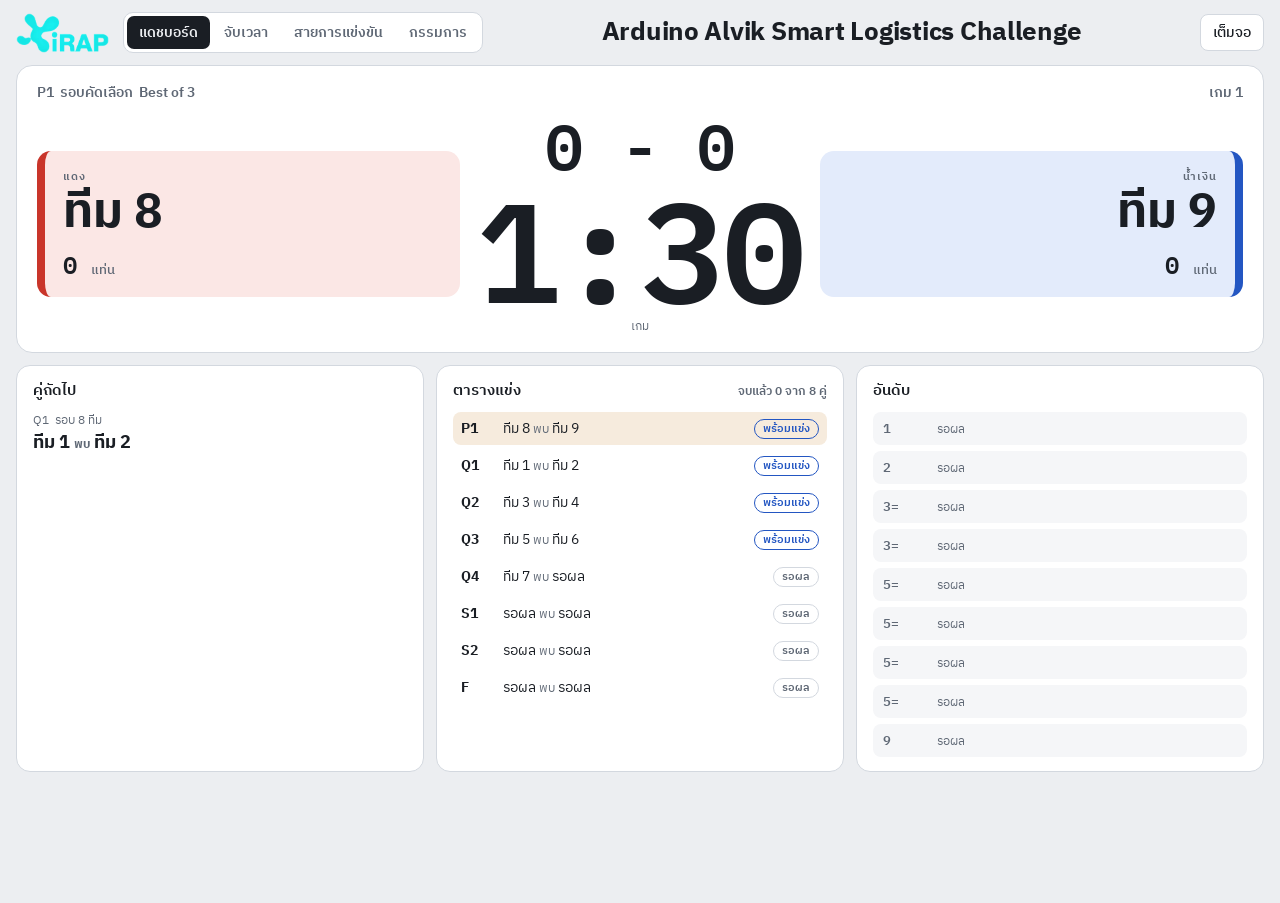
==== index.html @ 3d3b4766 "Split into dashboard, timer, bracket and referee views with same-device sync" ====
<!doctype html>
<html lang="th">
<head>
<meta charset="utf-8">
<meta name="viewport" content="width=device-width, initial-scale=1, viewport-fit=cover">
<title>Alvik Bracket</title>
<style>
@font-face{font-family:"IBM Plex Sans Thai";font-weight:400;font-style:normal;font-display:swap;src:url([data-uri]) format("woff2")}
@font-face{font-family:"IBM Plex Sans Thai";font-weight:500;font-style:normal;font-display:swap;src:url([data-uri]) format("woff2")}
@font-face{font-family:"IBM Plex Sans Thai";font-weight:600;font-style:normal;font-display:swap;src:url([data-uri]) format("woff2")}
@font-face{font-family:"IBM Plex Sans Thai";font-weight:700;font-style:normal;font-display:swap;src:url([data-uri]) format("woff2")}
@font-face{font-family:"IBM Plex Mono";font-weight:500;font-style:normal;font-display:swap;src:url([data-uri]) format("woff2")}
@font-face{font-family:"IBM Plex Mono";font-weight:600;font-style:normal;font-display:swap;src:url([data-uri]) format("woff2")}
</style>
<style>
/* Layout: toolbar → whiteboard-style bracket (scrolls sideways) → match editor + schedule/ranking side column */
:root{
  --bg:#ECEEF1; --surface:#FFFFFF; --sunk:#F5F6F8; --line:#D3D8DF; --ink:#1A1E24; --muted:#5F6875;
  --red:#C9352A; --red-soft:#FBE7E5; --blue:#2356C2; --blue-soft:#E3EBFB;
  --wood:#B97C3A; --wood-soft:#F6EBDD; --ok:#1F8A4C; --warn:#B26A00;
  --f-ui:"IBM Plex Sans Thai","Leelawadee UI","Segoe UI",Tahoma,sans-serif;
  --f-num:"IBM Plex Mono",Consolas,"Courier New",monospace;
  color-scheme:light;
}
@media (prefers-color-scheme:dark){:root:not([data-theme="light"]){
  --bg:#111418; --surface:#1A1E24; --sunk:#14171C; --line:#2D333C; --ink:#E7E9EC; --muted:#99A2AE;
  --red:#F06A5F; --red-soft:#3A1F1E; --blue:#76A0FF; --blue-soft:#1C2740;
  --wood:#DDA463; --wood-soft:#33281B; --ok:#4CC27F; --warn:#E3A33B; color-scheme:dark}}
:root[data-theme="dark"]{
  --bg:#111418; --surface:#1A1E24; --sunk:#14171C; --line:#2D333C; --ink:#E7E9EC; --muted:#99A2AE;
  --red:#F06A5F; --red-soft:#3A1F1E; --blue:#76A0FF; --blue-soft:#1C2740;
  --wood:#DDA463; --wood-soft:#33281B; --ok:#4CC27F; --warn:#E3A33B; color-scheme:dark}
*{box-sizing:border-box}
[hidden]{display:none!important}
.wrap>*{min-width:0}
html,body{margin:0}
body{background:var(--bg);color:var(--ink);font:14px/1.5 var(--f-ui);padding:16px;padding-block:16px 16px}
.wrap{max-width:1240px;margin:0 auto;display:grid;gap:16px}
h1,h2,h3{margin:0;text-wrap:balance}
h1{font-size:22px;font-weight:700;letter-spacing:-.01em}
h2{font-size:15px;font-weight:600}
.eyebrow{font-size:11px;letter-spacing:.08em;text-transform:uppercase;color:var(--muted);font-weight:600}
input,select,button{font:inherit;color:inherit}
button{cursor:pointer}
:focus-visible{outline:2px solid var(--blue);outline-offset:2px}
.num{font-family:var(--f-num);font-variant-numeric:tabular-nums}

/* top bar */
.top{display:flex;flex-wrap:wrap;gap:12px 20px;align-items:flex-end;justify-content:space-between}
.title-in{border:0;background:transparent;font:700 22px/1.2 var(--f-ui);padding:0 2px;max-width:100%;color:var(--ink)}
.title-in:hover{background:var(--sunk)}
.tools{display:flex;flex-wrap:wrap;gap:8px;align-items:center}
.btn{border:1px solid var(--line);background:var(--surface);border-radius:8px;padding:7px 12px;font-weight:500;white-space:nowrap}
.btn:hover{border-color:var(--muted)}
.btn.primary{background:var(--ink);color:var(--bg);border-color:var(--ink)}
.btn.small{padding:4px 9px;font-size:13px}
.btn.ok{border-color:var(--ok);color:var(--ok)} .btn.bad{border-color:var(--red);color:var(--red)}
.btn[disabled]{opacity:.45;cursor:not-allowed}
.status{display:flex;align-items:center;gap:8px;font-size:13px;color:var(--muted);min-width:0}
.dot{width:9px;height:9px;border-radius:50%;background:var(--muted);flex:none}
.dot.ok{background:var(--ok)} .dot.warn{background:var(--warn)} .dot.err{background:var(--red)}
.banner{border:1px solid var(--warn);background:var(--wood-soft);border-radius:10px;padding:10px 14px;display:flex;flex-wrap:wrap;gap:10px;align-items:center;justify-content:space-between}

/* bracket board */
.board{background:var(--surface);border:1px solid var(--line);border-radius:14px;padding:14px 18px 10px}
.wrap{max-width:none}
.board-head{display:flex;flex-wrap:wrap;justify-content:space-between;gap:8px;align-items:baseline;margin-bottom:6px}
.legend{display:flex;gap:14px;font-size:12px;color:var(--muted)}
.legend span{display:inline-flex;align-items:center;gap:6px}
.sw{width:10px;height:10px;border-radius:2px;display:inline-block}
.scroller{overflow-x:auto;padding-bottom:8px}
.canvas{position:relative;width:1390px;height:650px}
.canvas svg{position:absolute;inset:0;width:100%;height:100%;overflow:visible}
.canvas svg path{fill:none;stroke:var(--line);stroke-width:2}
.canvas svg path.live{stroke:var(--muted)}
.canvas svg path.lose{stroke-dasharray:5 5}
.canvas svg text{fill:var(--muted);font:600 11px var(--f-ui)}
.seed{position:absolute;width:140px;touch-action:none;height:40px;border:1.5px solid var(--line);border-radius:9px;display:flex;align-items:center;gap:8px;padding:0 10px;background:var(--sunk)}
.seed b{font-family:var(--f-num);font-size:12px;color:var(--muted)}
.seed input{flex:1;min-width:0;border:0;background:transparent;font-weight:600;padding:4px 2px;color:var(--ink);border-radius:4px}
.seed input:hover{background:var(--surface)}
.seed:focus-within{border-color:var(--ink);background:var(--surface)}
.mcard{position:absolute;width:210px;border:1.5px solid var(--line);border-radius:10px;background:var(--surface);text-align:left;padding:0;overflow:hidden}
.mcard:hover{border-color:var(--muted)}
.mcard.sel{border-color:var(--ink);box-shadow:0 0 0 3px color-mix(in srgb,var(--ink) 14%,transparent)}
.mhead{display:flex;justify-content:space-between;gap:6px;padding:4px 10px;font-size:11px;color:var(--muted);border-bottom:1px solid var(--line);background:var(--sunk)}
.mhead b{color:var(--ink);font-family:var(--f-num)}
.side{display:flex;align-items:center;gap:8px;padding:5px 10px 5px 0;min-height:30px}
.side i{width:5px;align-self:stretch;flex:none}
.side.r i{background:var(--red)} .side.b i{background:var(--blue)}
.side .nm{flex:1;min-width:0;white-space:nowrap;overflow:hidden;text-overflow:ellipsis}
.side .nm.tbd{color:var(--muted);font-style:italic}
.side .sc{font-family:var(--f-num);font-weight:600;min-width:16px;text-align:right}
.side.win .nm{font-weight:700}
.side.win .sc{color:var(--ok)}
.side.lost .nm,.side.lost .sc{color:var(--muted);text-decoration:line-through;text-decoration-thickness:1px}
.champ{position:absolute;width:160px;border:2px solid var(--wood);border-radius:12px;background:var(--wood-soft);padding:10px 12px;display:grid;gap:2px}
.champ .eyebrow{color:var(--wood)}
.champ strong{font-size:16px;line-height:1.3;overflow-wrap:anywhere}
.tag{position:absolute;font-size:11px;font-weight:600;color:var(--muted);letter-spacing:.04em}

/* lower area */
.cols2{display:grid;grid-template-columns:repeat(auto-fit,minmax(300px,1fr));gap:16px;align-items:start}
.panel{background:var(--surface);border:1px solid var(--line);border-radius:14px;padding:16px;display:grid;gap:14px;min-width:0}
.stack{display:grid;gap:16px;min-width:0}

/* editor */
.ed-head{display:flex;flex-wrap:wrap;gap:10px 16px;justify-content:space-between;align-items:flex-start}
.vs{display:grid;grid-template-columns:minmax(0,1fr) auto minmax(0,1fr);gap:12px;align-items:center}
.vs .t{border-radius:10px;padding:10px 12px;min-width:0}
.vs .t.r{background:var(--red-soft)} .vs .t.b{background:var(--blue-soft);text-align:right}
.vs .t .eyebrow{display:block}
.vs .t.r .eyebrow{color:var(--red)} .vs .t.b .eyebrow{color:var(--blue)}
.vs .t strong{display:block;font-size:17px;overflow-wrap:anywhere}
.big{font:600 30px var(--f-num);letter-spacing:.02em;white-space:nowrap}
.field{display:grid;gap:3px;font-size:12px;color:var(--muted)}
.field input{border:1px solid var(--line);border-radius:7px;background:var(--surface);padding:5px 8px;font-size:14px;color:var(--ink)}
.tbl-wrap{overflow-x:auto;border:1px solid var(--line);border-radius:10px}
table{border-collapse:collapse;width:100%}
th,td{padding:7px 8px;text-align:left;border-bottom:1px solid var(--line);vertical-align:middle}
tr:last-child td{border-bottom:0}
th{font-size:11px;font-weight:600;color:var(--muted);background:var(--sunk);white-space:nowrap}
th.r{color:var(--red)} th.b{color:var(--blue)}
.games input,.games select{width:64px;border:1px solid var(--line);border-radius:6px;background:var(--surface);padding:4px 6px;font-family:var(--f-num);font-size:13px;color:var(--ink)}
.games select{width:92px;font-family:var(--f-ui)}
.games input.note{width:120px;font-family:var(--f-ui)}
.games select{width:56px}
.games input.tm{width:58px}
.seg{display:inline-flex;border:1px solid var(--line);border-radius:7px;overflow:hidden}
.seg button{border:0;background:var(--surface);padding:4px 10px;font-size:13px;font-weight:600;color:var(--muted)}
.seg button+button{border-left:1px solid var(--line)}
.seg button.on.r{background:var(--red);color:#fff}
.seg button.on.b{background:var(--blue);color:#fff}
.meth{font-size:11px;color:var(--muted);white-space:nowrap}
.meth.need{color:var(--warn);font-weight:600}
.hint{font-size:12px;color:var(--muted);margin:0}
.done-note{font-size:13px;color:var(--ok);font-weight:600}

/* schedule + ranking */
.pill{display:inline-block;font-size:11px;font-weight:600;border-radius:99px;padding:1px 8px;white-space:nowrap;border:1px solid var(--line);color:var(--muted)}
.pill.live{border-color:var(--warn);color:var(--warn)}
.pill.done{border-color:var(--ok);color:var(--ok)}
.pill.ready{border-color:var(--blue);color:var(--blue)}
.rank{display:grid;gap:6px;margin:0;padding:0;list-style:none}
.rank li{display:grid;grid-template-columns:44px minmax(0,1fr);gap:10px;align-items:center;padding:6px 10px;border-radius:8px;background:var(--sunk)}
.rank li b{font-family:var(--f-num);font-size:13px;color:var(--muted)}
.rank li.first{background:var(--wood-soft)} .rank li.first b{color:var(--wood)}
.teams{display:grid;gap:8px}
.teams label{display:grid;grid-template-columns:28px minmax(0,1fr);gap:8px;align-items:center}
.teams label b{font-family:var(--f-num);color:var(--muted);text-align:center}
.teams input{border:1px solid var(--line);border-radius:7px;background:var(--surface);padding:6px 9px;width:100%;color:var(--ink)}
.row{display:flex;flex-wrap:wrap;gap:8px;align-items:end}
.clock{font-size:min(25vw,36vh);font-weight:600;line-height:.95;text-align:center;letter-spacing:.01em}
.clock.warn{color:var(--warn)} .clock.over{color:var(--red)}
.bar{height:10px;width:min(1000px,92%);border-radius:3px;background:var(--sunk);overflow:hidden}
.bar i{display:block;height:100%;width:100%;background:var(--ink);transform-origin:left}
/* arena page: header / teams / big clock (fills) / result editor at bottom-centre */
#arena{position:fixed;inset:0;z-index:5;background:var(--bg);display:grid;grid-template-rows:auto auto minmax(0,1fr) auto;
  padding:12px 16px calc(12px + env(safe-area-inset-bottom,0px));padding-top:calc(12px + env(safe-area-inset-top,0px));gap:8px;overflow:auto}
body.arena-on{overflow:hidden}
.ar-top{display:flex;flex-wrap:wrap;gap:8px 12px;align-items:center;justify-content:space-between}
.ar-nav{display:flex;flex-wrap:wrap;gap:6px;justify-content:center}
.ar-nav button{border:1px solid var(--line);background:var(--surface);border-radius:99px;padding:4px 12px;font-weight:600;font-size:13px;display:inline-flex;gap:6px;align-items:center}
.ar-nav button.on{background:var(--ink);color:var(--bg);border-color:var(--ink)}
.ar-nav button i{width:7px;height:7px;border-radius:50%;background:var(--line)}
.ar-nav button i.done{background:var(--ok)} .ar-nav button i.live{background:var(--warn)} .ar-nav button i.ready{background:var(--blue)}
.ar-vs{display:grid;grid-template-columns:minmax(0,1fr) auto minmax(0,1fr);gap:16px;align-items:center;width:min(1200px,100%);margin:0 auto}
.ar-vs .t{border-radius:14px;padding:10px 18px;min-width:0}
.ar-vs .t.r{background:var(--red-soft);border-left:8px solid var(--red)}
.ar-vs .t.b{background:var(--blue-soft);border-right:8px solid var(--blue);text-align:right}
.ar-vs .t .eyebrow{display:block}
.ar-vs .t.r .eyebrow{color:var(--red)} .ar-vs .t.b .eyebrow{color:var(--blue)}
.ar-vs .t strong{display:block;font-size:clamp(20px,3vw,34px);line-height:1.2;overflow-wrap:anywhere}
.ar-vs .t.win{outline:3px solid var(--ok);outline-offset:-3px}
.ar-vs .sc{font:600 clamp(32px,5vw,60px) var(--f-num);white-space:nowrap;text-align:center}
.ar-vs .sc small{display:block;font:600 12px var(--f-ui);color:var(--muted);letter-spacing:.06em}
.timer{display:flex;flex-direction:column;align-items:center;justify-content:center;gap:12px;min-height:0}
.timer .eyebrow{font-size:14px}
.tctl{justify-content:center}
.big-btn{font-size:17px;padding:9px 22px;min-width:96px}
.sep{width:1px;align-self:stretch;background:var(--line);margin:0 4px}
.field.inline{display:flex;align-items:center;gap:6px;font-size:13px}
.field.inline input{width:80px;font-family:var(--f-num)}
.ar-ed{width:min(1100px,100%);margin:0 auto;background:var(--surface);border:1px solid var(--line);border-radius:14px;padding:12px 16px;display:grid;gap:10px}
.ar-ed .vs{display:none}
.ar-ed .tbl-wrap{max-height:182px;overflow:auto}
.ar-ed thead th{position:sticky;top:0;z-index:1}
.brand{display:flex;align-items:center;gap:14px;flex:none}
.logo{height:40px;width:auto;display:block}
.tabs{display:inline-flex;border:1px solid var(--line);border-radius:10px;padding:3px;background:var(--surface);gap:2px;flex:none}
.tabs button{border:0;background:transparent;border-radius:7px;padding:6px 14px;font-weight:600;color:var(--muted)}
.tabs button.on{background:var(--ink);color:var(--bg)}
.top{align-items:center}
#arena{grid-template-rows:auto auto minmax(0,1fr) auto}
.timer{overflow:hidden}
.clock{font-size:min(24vw,28vh)}
.timer{gap:8px}
.ar-ed .games td{padding:4px 8px}
.ar-ed .games input,.ar-ed .games select{padding:3px 6px}
.ar-ed .tbl-wrap{max-height:160px}
.ar-ed{padding:10px 16px;gap:8px}
.ar-ed h2{font-size:16px}
.games td{padding:6px 8px}
.games input{width:72px;font-size:15px}
@media (max-height:760px){.ar-vs .t{padding:6px 14px}.ar-ed .hint{display:none}}
.sr{position:absolute;width:1px;height:1px;overflow:hidden;clip:rect(0 0 0 0)}
@media (prefers-reduced-motion:no-preference){.mcard,.btn{transition:border-color .15s,box-shadow .15s}}

/* swap / lock */
.grip{display:none;flex:none;width:22px;height:28px;border-radius:6px;align-items:center;justify-content:center;color:var(--muted);font-size:16px;cursor:grab;user-select:none;-webkit-user-select:none;touch-action:none}
.unlocked .grip{display:inline-flex}
.unlocked .seed{border-style:dashed;border-color:var(--muted)}
.unlocked .seed b{display:none}
.grip:hover{background:var(--surface);color:var(--ink)}
.seed.picked{border:2px solid var(--wood);background:var(--wood-soft)}
.seed.over{border:2px solid var(--blue);background:var(--blue-soft)}
.seed.dragging{z-index:20;box-shadow:0 8px 20px rgba(0,0,0,.18);opacity:.95;cursor:grabbing}
#bLock[aria-pressed="true"]{background:var(--wood-soft);border-color:var(--wood);color:var(--wood)}
#swapHint{margin:0 0 6px}
/* list view for narrow screens */
.listview{display:grid;gap:16px}
.listview h3{font-size:13px;font-weight:600;color:var(--muted);margin:0 0 6px}
.listview .grid{display:grid;grid-template-columns:repeat(auto-fill,minmax(210px,1fr));gap:10px}
.listview .seed{position:relative;left:auto!important;top:auto!important;width:auto}
.listview .mcard{position:relative;width:auto;left:auto!important;top:auto!important}
.listview .champ{position:relative;width:auto;left:auto!important;top:auto!important}
@media (max-width:720px){
  body{padding:10px}
  .board{padding:12px}
  .top{align-items:stretch}
  .tools{width:100%}
  .tools .btn{flex:1 1 auto}
  .title-in{font-size:18px;width:100%!important}
  .ar-nav{flex-wrap:nowrap;overflow-x:auto;justify-content:flex-start;max-width:100%;padding-bottom:4px}
  .ar-nav button{flex:none}
  .ar-top{gap:6px}
  .tctl{justify-content:center}
  .big-btn{min-width:110px}
  #arena{overflow-x:hidden;padding:8px 10px;grid-template-rows:none;grid-auto-rows:auto}
  .clock{font-size:28vw}
  .timer{overflow:visible;min-height:auto}
  #arena>*{min-width:0;max-width:100%}
  .ar-top .brand{width:100%;justify-content:space-between}
  .ar-vs{grid-template-columns:minmax(0,1fr) minmax(0,1fr);gap:8px}
  .ar-vs .sc{grid-column:1/-1;grid-row:1}
  .ar-vs .t{padding:8px 10px}
  .ar-vs .t.r{border-left-width:5px} .ar-vs .t.b{border-right-width:5px}
  .ar-vs .t strong{font-size:18px}
  .timer .row{justify-content:center}
  .timer .sep{display:none}
  .ar-ed{padding:10px}
  .ar-ed .tbl-wrap{max-height:none}
}

/* live stamping */
#arena{grid-template-rows:none;grid-auto-rows:auto;align-content:start}
.timer{overflow:visible;min-height:auto}
.clock{font-size:min(24vw,30vh)}
.elapsed{font:600 15px var(--f-num);color:var(--muted);min-height:20px}
.live{width:min(1100px,100%);margin:0 auto;display:grid;gap:8px}
.live .lhead{display:flex;flex-wrap:wrap;gap:8px 14px;align-items:center;justify-content:center;font-weight:600}
.live .pat{font:700 18px var(--f-ui);padding:2px 12px;border-radius:8px;background:var(--wood-soft);color:var(--wood)}
.live .cols{display:grid;grid-template-columns:1fr 1fr;gap:10px}
.live .col{border-radius:12px;padding:10px 12px;display:grid;gap:8px}
.live .col.r{background:var(--red-soft)} .live .col.b{background:var(--blue-soft)}
.live .col .nm{font-weight:700;overflow:hidden;text-overflow:ellipsis;white-space:nowrap}
.live .ctl{display:flex;flex-wrap:wrap;gap:6px;align-items:center}
.live .cnt{display:inline-flex;align-items:center;border:1px solid var(--line);border-radius:9px;background:var(--surface);overflow:hidden}
.live .cnt button{border:0;background:transparent;width:40px;height:40px;font-size:20px;font-weight:700}
.live .cnt b{min-width:56px;text-align:center;font:700 22px var(--f-num)}
.live .cnt small{display:block;font:500 10px var(--f-ui);color:var(--muted)}
.live .st{border:1px solid var(--line);background:var(--surface);border-radius:9px;padding:6px 10px;font-weight:600;min-height:40px}
.live .st span{display:block;font:600 12px var(--f-num);color:var(--muted)}
.live .st.set span{color:var(--ink)}
.live .msg{text-align:center;font-size:13px;color:var(--muted);min-height:18px}
.games td.na{color:var(--line);text-align:center}
.warnx{display:block;font-size:11px;color:var(--warn);font-weight:600;white-space:nowrap}
.clock.cd{color:var(--wood)}
/* ranking */
.rankp .rank{grid-template-columns:repeat(auto-fill,minmax(220px,1fr))}
/* draw reveal */
.seed.hide input{color:transparent}
.seed.hide{background:var(--sunk)}
.seed.pop{animation:pop .5s ease}
@keyframes pop{0%{transform:scale(1.12);background:var(--wood-soft);border-color:var(--wood)}100%{transform:scale(1)}}
@media (prefers-reduced-motion:reduce){.seed.pop{animation:none}}
@media (max-width:720px){ .live .cols{grid-template-columns:1fr} #arena{grid-template-rows:none} }

.patseg button{min-width:48px;font-size:16px;padding:6px 12px}
.patseg button.on{background:var(--wood);color:#fff}
.games select[data-k="pat"]{width:76px}
/* touch devices: phone and iPad */
@media (pointer:coarse){
  .btn{min-height:42px;padding:8px 14px}
  .btn.small{min-height:38px}
  .seg button{min-height:38px;padding:6px 14px}
  .games input,.games select,.field input,.seed input,.title-in,#tSet{font-size:16px}
  .games input.tm{width:70px}
  .games select{width:64px}
  .grip{width:34px;height:34px;font-size:20px}
  .ar-nav button{min-height:38px}
  .live .cnt button{width:48px;height:48px}
  .live .st{min-height:48px;min-width:72px}
}
html{-webkit-text-size-adjust:100%;text-size-adjust:100%}
body{padding-left:max(16px,env(safe-area-inset-left));padding-right:max(16px,env(safe-area-inset-right))}
button,select,input{-webkit-tap-highlight-color:transparent}

/* views */
.view{position:fixed;inset:0;z-index:5;background:var(--bg);overflow:auto;padding:12px 16px calc(12px + env(safe-area-inset-bottom,0px));padding-top:calc(12px + env(safe-area-inset-top,0px))}
#dash,#ref{display:grid;gap:12px;align-content:start}
.tabs button{padding:6px 12px}
/* dashboard */
.dtitle{font-size:clamp(16px,2.2vw,26px);text-align:center;flex:1}
.dnow{background:var(--surface);border:1px solid var(--line);border-radius:16px;padding:16px 20px;display:grid;gap:10px}
.dnow .meta{display:flex;flex-wrap:wrap;gap:6px 16px;justify-content:space-between;align-items:center;color:var(--muted);font-weight:600}
.dnow .vs{display:grid;grid-template-columns:minmax(0,1fr) auto minmax(0,1fr);gap:16px;align-items:center}
.dnow .tm{border-radius:14px;padding:14px 18px;min-width:0}
.dnow .tm.r{background:var(--red-soft);border-left:8px solid var(--red)}
.dnow .tm.b{background:var(--blue-soft);border-right:8px solid var(--blue);text-align:right}
.dnow .tm strong{display:block;font-size:clamp(22px,4vw,48px);line-height:1.15;overflow:hidden;text-overflow:ellipsis;white-space:nowrap}
.dnow .tm .cnt{font:700 clamp(16px,2vw,24px) var(--f-num);color:var(--ink);margin-top:4px}
.dnow .tm .cnt small{font:500 13px var(--f-ui);color:var(--muted)}
.dnow .mid{text-align:center}
.dnow .ser{font:700 clamp(28px,5vw,64px)/1 var(--f-num)}
.dnow .dclock{font:700 clamp(48px,11vw,150px)/1 var(--f-num);letter-spacing:-.02em}
.dnow .dclock.warn{color:var(--red)}
.dgrid{display:grid;grid-template-columns:repeat(auto-fit,minmax(280px,1fr));gap:12px}
.dcard{background:var(--surface);border:1px solid var(--line);border-radius:14px;padding:14px 16px;display:grid;gap:10px;align-content:start}
.dcard h2{display:flex;justify-content:space-between;align-items:baseline;gap:8px}
.dsched{list-style:none;margin:0;padding:0;display:grid;gap:4px}
.dsched li{display:grid;grid-template-columns:34px minmax(0,1fr) auto;gap:8px;align-items:center;padding:6px 8px;border-radius:8px}
.dsched li.on{background:var(--wood-soft)}
.dsched li span{overflow:hidden;text-overflow:ellipsis;white-space:nowrap}
.dnext{font-size:18px;font-weight:700}
#dRank{grid-template-columns:1fr}
/* referee */
#ref{max-width:720px;margin:0 auto}
.rpick select{width:100%;font-size:16px;padding:10px;border:1px solid var(--line);border-radius:10px;background:var(--surface)}
.rhead{display:grid;grid-template-columns:minmax(0,1fr) auto minmax(0,1fr);gap:8px;align-items:center}
.rhead .t{border-radius:10px;padding:8px 10px;font-weight:700;overflow:hidden;text-overflow:ellipsis;white-space:nowrap}
.rhead .t.r{background:var(--red-soft);border-left:5px solid var(--red)}
.rhead .t.b{background:var(--blue-soft);border-right:5px solid var(--blue);text-align:right}
.rhead .sc{font:700 26px var(--f-num);text-align:center}
.rclock{display:flex;flex-wrap:wrap;gap:8px 12px;align-items:center;justify-content:center;background:var(--surface);border:1px solid var(--line);border-radius:12px;padding:8px 12px}
.rclock .num{font:700 40px var(--f-num)}
.rclock .btn{min-width:84px}
#refLive .cols{grid-template-columns:1fr}
#refLive .cnt button{width:56px;height:56px}
#refLive .st{min-height:56px;flex:1 1 90px}
.rnote{text-align:center}
@media (max-width:720px){ .dnow .vs{grid-template-columns:1fr} .dnow .tm.b{text-align:left;border-right:0;border-left:8px solid var(--blue)} .tabs{max-width:100%;overflow-x:auto} }
</style>
</head>
<body>
<div class="wrap" id="main">

  <header class="top">
    <div class="brand"><img class="logo" src="[data-uri]" alt="iRAP"><nav class="tabs" aria-label="หน้า"><button data-view="dash">แดชบอร์ด</button><button data-view="arena">จับเวลา</button><button data-view="main">สายการแข่งขัน</button><button data-view="ref">กรรมการ</button></nav></div>
    <div style="display:grid;gap:2px;min-width:0;max-width:100%;flex:1 0 auto">
      <input id="evTitle" class="title-in" aria-label="ชื่องาน">
    </div>
    <div class="tools">
      <div class="status" id="status"></div>
      <button class="btn" data-undo disabled title="ย้อนการแก้ไขล่าสุด (Ctrl+Z)">ย้อนกลับ</button>
      <button class="btn primary" id="bLink">เชื่อมไฟล์ Excel</button>
      <button class="btn" id="bNew">สร้างไฟล์ใหม่</button>
      <button class="btn" id="bReload" hidden>โหลดจาก Excel</button>
      <button class="btn" id="bSave" hidden>บันทึกลง Excel</button>
      <label class="btn" id="bImportLbl" hidden>นำเข้า .xlsx<input type="file" id="fImport" accept=".xlsx" class="sr"></label>
      <button class="btn" id="bExport">ดาวน์โหลด .xlsx</button>
      <button class="btn fsbtn">เต็มจอ</button>
    </div>
  </header>

  <div class="banner" id="reconnect" hidden>
    <span>เคยเชื่อมกับไฟล์ <b id="rcName"></b> ไว้ กดเพื่ออนุญาตให้เข้าถึงไฟล์อีกครั้ง</span>
    <button class="btn small primary" id="bReconnect">เชื่อมต่อไฟล์เดิม</button>
  </div>
  <div class="banner" id="conflict" hidden>
    <span>ไฟล์ Excel ถูกแก้ไขจากที่อื่น แต่ในหน้านี้ก็มีการแก้ที่ยังไม่ได้บันทึก</span>
    <span class="row"><button class="btn small" id="bTakeFile">ใช้ข้อมูลจาก Excel</button><button class="btn small primary" id="bKeepMine">เขียนทับด้วยข้อมูลในหน้านี้</button></span>
  </div>

  <section class="board" aria-label="สายการแข่งขัน">
    <div class="board-head">
      <div class="row" style="align-items:center"><h2>สายการแข่งขัน</h2></div>
      <div class="row" style="align-items:center">
      <button class="btn small" id="bLock" aria-pressed="false">ปลดล็อคสาย</button>
      <button class="btn small" id="bDraw">สุ่มจับสาย</button>
      <div class="legend">
        <span><i class="sw" style="background:var(--red)"></i>ฝั่งแดง</span>
        <span><i class="sw" style="background:var(--blue)"></i>ฝั่งน้ำเงิน</span>
        
      </div></div>
    </div>
    <p class="hint" id="swapHint" hidden>ลากที่ปุ่ม ⠿ ไปวางทับอีกสายเพื่อสลับ หรือแตะ ⠿ ของสองสายต่อกัน กด "ล็อคสาย" เมื่อจัดเสร็จ</p>
    <div class="listview" id="listView" hidden></div>
    <p class="hint" id="fsaNote" hidden>เชื่อมไฟล์ Excel ได้เฉพาะ Chrome หรือ Edge บนคอมพิวเตอร์ เบราว์เซอร์นี้ใช้ปุ่มนำเข้าและดาวน์โหลด .xlsx แทน</p>
    <div class="scroller"><div class="canvas" id="canvas"><svg id="wires" aria-hidden="true"></svg><div id="seedLayer"></div><div id="cardLayer"></div></div></div>
  </section>

  <section class="board rankp" aria-label="อันดับ">
    <div class="board-head"><h2>อันดับ</h2><span class="hint">อัปเดตเองเมื่อแต่ละคู่จบ</span></div>
    <ol class="rank" id="rankList"></ol>
  </section>

</div>

<!-- แดชบอร์ด สำหรับจอใหญ่ -->
<div id="dash" class="view" hidden>
  <header class="ar-top">
    <div class="brand"><img class="logo" src="[data-uri]" alt="iRAP"><nav class="tabs" aria-label="หน้า"><button data-view="dash">แดชบอร์ด</button><button data-view="arena">จับเวลา</button><button data-view="main">สายการแข่งขัน</button><button data-view="ref">กรรมการ</button></nav></div>
    <h1 class="dtitle" id="dTitle"></h1>
    <div class="row"><button class="btn fsbtn">เต็มจอ</button></div>
  </header>
  <section class="dnow" id="dNow"></section>
  <div class="dgrid">
    <section class="dcard"><h2>คู่ถัดไป</h2><div id="dNext"></div></section>
    <section class="dcard"><h2>ตารางแข่ง <span class="hint" id="dProg"></span></h2><ol class="dsched" id="dSched"></ol></section>
    <section class="dcard"><h2>อันดับ</h2><ol class="rank" id="dRank"></ol></section>
  </div>
</div>

<!-- หน้ากรรมการ สำหรับมือถือและ iPad -->
<div id="ref" class="view" hidden>
  <header class="ar-top">
    <div class="brand"><img class="logo" src="[data-uri]" alt="iRAP"><nav class="tabs" aria-label="หน้า"><button data-view="dash">แดชบอร์ด</button><button data-view="arena">จับเวลา</button><button data-view="main">สายการแข่งขัน</button><button data-view="ref">กรรมการ</button></nav></div>
  </header>
  <div class="rpick"><label class="field">คู่ที่กำลังแข่ง<select id="rMatch" aria-label="เลือกคู่"></select></label></div>
  <section class="rhead" id="rHead"></section>
  <section class="rclock"><span class="num" data-clock>1:30</span><span class="hint" data-phase></span>
    <button class="btn primary" data-tstart>เริ่ม</button><button class="btn" data-treset>รีเซ็ต</button></section>
  <section class="live" id="refLive" aria-label="กรอกคะแนน"></section>
  <p class="hint rnote">ตอนนี้หน้านี้ส่งคะแนนถึงหน้าอื่นที่เปิดในเครื่องเดียวกันเท่านั้น การเชื่อมข้ามเครื่องจะเพิ่มทีหลัง</p>
</div>

<!-- หน้าสนาม: นาฬิกากลางจอ + บันทึกผลด้านล่าง -->
<div id="arena" class="view" hidden>
  <header class="ar-top">
    <div class="brand"><img class="logo" src="[data-uri]" alt="iRAP"><nav class="tabs" aria-label="หน้า"><button data-view="dash">แดชบอร์ด</button><button data-view="arena">จับเวลา</button><button data-view="main">สายการแข่งขัน</button><button data-view="ref">กรรมการ</button></nav></div>
    <nav class="ar-nav" id="arNav" aria-label="เลือกคู่"></nav>
    <div class="row">
      <span class="status" id="arStatus"></span>
      <button class="btn" data-undo disabled title="ย้อนการแก้ไขล่าสุด (Ctrl+Z)">ย้อนกลับ</button>
      <button class="btn primary" id="bNext">คู่ถัดไป</button>
      <button class="btn fsbtn">เต็มจอ</button>
    </div>
  </header>
  <div class="ar-vs" id="arVs"></div>
  <section class="timer" id="timerPanel" aria-label="นาฬิกาจับเวลา">
    <span class="eyebrow" id="tLabel" data-phase>เกม</span>
    <div class="clock num" id="clock" role="timer" aria-live="off" data-clock>1:30</div>
    <div class="elapsed" id="elapsed"></div>
    <div class="bar"><i id="tBar"></i></div>
    <div class="row tctl">
      <button class="btn primary big-btn" id="tStart" data-tstart>เริ่ม</button>
      <button class="btn big-btn" id="tReset" data-treset>รีเซ็ต</button>
      <span class="sep"></span>
      <button class="btn" data-chain>เซ็ตอัพแล้วต่อเกม</button>
      <button class="btn" data-preset="60" data-lab="เซ็ตอัพ">เซ็ตอัพ 1:00</button>
      <button class="btn" data-preset="90" data-lab="เกม">เกม 1:30</button>
      <label class="field inline">ตั้งเวลา<input id="tSet" value="1:30" inputmode="numeric" aria-label="ตั้งเวลา นาที:วินาที"></label>
    </div>
  </section>
  <section class="live" id="live" aria-label="บันทึกระหว่างแข่ง"></section>
  <section class="ar-ed" id="editor" aria-label="บันทึกผล"></section>
</div>

<script>/*! xlsx.js (C) 2013-present SheetJS -- http://sheetjs.com */
var DO_NOT_EXPORT_CODEPAGE=true;var cptable={version:"1.15.0"};cptable[437]=function(){var e="\0\b\t\n\x0B\f\r !\"#$%&'()*+,-./0123456789:;<=>?@ABCDEFGHIJKLMNOPQRSTUVWXYZ[\\]^_`abcdefghijklmnopqrstuvwxyz{|}~ÇüéâäàåçêëèïîìÄÅÉæÆôöòûùÿÖÜ¢£¥₧ƒáíóúñÑªº¿⌐¬½¼¡«»░▒▓│┤╡╢╖╕╣║╗╝╜╛┐└┴┬├─┼╞╟╚╔╩╦╠═╬╧╨╤╥╙╘╒╓╫╪┘┌█▄▌▐▀αßΓπΣσµτΦΘΩδ∞φε∩≡±≥≤⌠⌡÷≈°∙·√ⁿ²■ ",r=[],t={};for(var a=0;a!=e.length;++a){if(e.charCodeAt(a)!==65533)t[e.charAt(a)]=a;r[a]=e.charAt(a)}return{enc:t,dec:r}}();cptable[620]=function(){var e="\0\b\t\n\x0B\f\r !\"#$%&'()*+,-./0123456789:;<=>?@ABCDEFGHIJKLMNOPQRSTUVWXYZ[\\]^_`abcdefghijklmnopqrstuvwxyz{|}~ÇüéâäàąçêëèïîćÄĄĘęłôöĆûùŚÖÜ¢Ł¥śƒŹŻóÓńŃźż¿⌐¬½¼¡«»░▒▓│┤╡╢╖╕╣║╗╝╜╛┐└┴┬├─┼╞╟╚╔╩╦╠═╬╧╨╤╥╙╘╒╓╫╪┘┌█▄▌▐▀αßΓπΣσµτΦΘΩδ∞φε∩≡±≥≤⌠⌡÷≈°∙·√ⁿ²■ ",r=[],t={};for(var a=0;a!=e.length;++a){if(e.charCodeAt(a)!==65533)t[e.charAt(a)]=a;r[a]=e.charAt(a)}return{enc:t,dec:r}}();cptable[737]=function(){var e="\0\b\t\n\x0B\f\r !\"#$%&'()*+,-./0123456789:;<=>?@ABCDEFGHIJKLMNOPQRSTUVWXYZ[\\]^_`abcdefghijklmnopqrstuvwxyz{|}~ΑΒΓΔΕΖΗΘΙΚΛΜΝΞΟΠΡΣΤΥΦΧΨΩαβγδεζηθικλμνξοπρσςτυφχψ░▒▓│┤╡╢╖╕╣║╗╝╜╛┐└┴┬├─┼╞╟╚╔╩╦╠═╬╧╨╤╥╙╘╒╓╫╪┘┌█▄▌▐▀ωάέήϊίόύϋώΆΈΉΊΌΎΏ±≥≤ΪΫ÷≈°∙·√ⁿ²■ ",r=[],t={};for(var a=0;a!=e.length;++a){if(e.charCodeAt(a)!==65533)t[e.charAt(a)]=a;r[a]=e.charAt(a)}return{enc:t,dec:r}}();cptable[850]=function(){var e="\0\b\t\n\x0B\f\r !\"#$%&'()*+,-./0123456789:;<=>?@ABCDEFGHIJKLMNOPQRSTUVWXYZ[\\]^_`abcdefghijklmnopqrstuvwxyz{|}~ÇüéâäàåçêëèïîìÄÅÉæÆôöòûùÿÖÜø£Ø×ƒáíóúñÑªº¿®¬½¼¡«»░▒▓│┤ÁÂÀ©╣║╗╝¢¥┐└┴┬├─┼ãÃ╚╔╩╦╠═╬¤ðÐÊËÈıÍÎÏ┘┌█▄¦Ì▀ÓßÔÒõÕµþÞÚÛÙýÝ¯´­±‗¾¶§÷¸°¨·¹³²■ ",r=[],t={};for(var a=0;a!=e.length;++a){if(e.charCodeAt(a)!==65533)t[e.charAt(a)]=a;r[a]=e.charAt(a)}return{enc:t,dec:r}}();cptable[852]=function(){var e="\0\b\t\n\x0B\f\r !\"#$%&'()*+,-./0123456789:;<=>?@ABCDEFGHIJKLMNOPQRSTUVWXYZ[\\]^_`abcdefghijklmnopqrstuvwxyz{|}~ÇüéâäůćçłëŐőîŹÄĆÉĹĺôöĽľŚśÖÜŤťŁ×čáíóúĄąŽžĘę¬źČş«»░▒▓│┤ÁÂĚŞ╣║╗╝Żż┐└┴┬├─┼Ăă╚╔╩╦╠═╬¤đĐĎËďŇÍÎě┘┌█▄ŢŮ▀ÓßÔŃńňŠšŔÚŕŰýÝţ´­˝˛ˇ˘§÷¸°¨˙űŘř■ ",r=[],t={};for(var a=0;a!=e.length;++a){if(e.charCodeAt(a)!==65533)t[e.charAt(a)]=a;r[a]=e.charAt(a)}return{enc:t,dec:r}}();cptable[857]=function(){var e="\0\b\t\n\x0B\f\r !\"#$%&'()*+,-./0123456789:;<=>?@ABCDEFGHIJKLMNOPQRSTUVWXYZ[\\]^_`abcdefghijklmnopqrstuvwxyz{|}~ÇüéâäàåçêëèïîıÄÅÉæÆôöòûùİÖÜø£ØŞşáíóúñÑĞğ¿®¬½¼¡«»░▒▓│┤ÁÂÀ©╣║╗╝¢¥┐└┴┬├─┼ãÃ╚╔╩╦╠═╬¤ºªÊËÈ�ÍÎÏ┘┌█▄¦Ì▀ÓßÔÒõÕµ�×ÚÛÙìÿ¯´­±�¾¶§÷¸°¨·¹³²■ ",r=[],t={};for(var a=0;a!=e.length;++a){if(e.charCodeAt(a)!==65533)t[e.charAt(a)]=a;r[a]=e.charAt(a)}return{enc:t,dec:r}}();cptable[861]=function(){var e="\0\b\t\n\x0B\f\r !\"#$%&'()*+,-./0123456789:;<=>?@ABCDEFGHIJKLMNOPQRSTUVWXYZ[\\]^_`abcdefghijklmnopqrstuvwxyz{|}~ÇüéâäàåçêëèÐðÞÄÅÉæÆôöþûÝýÖÜø£Ø₧ƒáíóúÁÍÓÚ¿⌐¬½¼¡«»░▒▓│┤╡╢╖╕╣║╗╝╜╛┐└┴┬├─┼╞╟╚╔╩╦╠═╬╧╨╤╥╙╘╒╓╫╪┘┌█▄▌▐▀αßΓπΣσµτΦΘΩδ∞φε∩≡±≥≤⌠⌡÷≈°∙·√ⁿ²■ ",r=[],t={};for(var a=0;a!=e.length;++a){if(e.charCodeAt(a)!==65533)t[e.charAt(a)]=a;r[a]=e.charAt(a)}return{enc:t,dec:r}}();cptable[865]=function(){var e="\0\b\t\n\x0B\f\r !\"#$%&'()*+,-./0123456789:;<=>?@ABCDEFGHIJKLMNOPQRSTUVWXYZ[\\]^_`abcdefghijklmnopqrstuvwxyz{|}~ÇüéâäàåçêëèïîìÄÅÉæÆôöòûùÿÖÜø£Ø₧ƒáíóúñÑªº¿⌐¬½¼¡«¤░▒▓│┤╡╢╖╕╣║╗╝╜╛┐└┴┬├─┼╞╟╚╔╩╦╠═╬╧╨╤╥╙╘╒╓╫╪┘┌█▄▌▐▀αßΓπΣσµτΦΘΩδ∞φε∩≡±≥≤⌠⌡÷≈°∙·√ⁿ²■ ",r=[],t={};for(var a=0;a!=e.length;++a){if(e.charCodeAt(a)!==65533)t[e.charAt(a)]=a;r[a]=e.charAt(a)}return{enc:t,dec:r}}();cptable[866]=function(){var e="\0\b\t\n\x0B\f\r !\"#$%&'()*+,-./0123456789:;<=>?@ABCDEFGHIJKLMNOPQRSTUVWXYZ[\\]^_`abcdefghijklmnopqrstuvwxyz{|}~АБВГДЕЖЗИЙКЛМНОПРСТУФХЦЧШЩЪЫЬЭЮЯабвгдежзийклмноп░▒▓│┤╡╢╖╕╣║╗╝╜╛┐└┴┬├─┼╞╟╚╔╩╦╠═╬╧╨╤╥╙╘╒╓╫╪┘┌█▄▌▐▀рстуфхцчшщъыьэюяЁёЄєЇїЎў°∙·√№¤■ ",r=[],t={};for(var a=0;a!=e.length;++a){if(e.charCodeAt(a)!==65533)t[e.charAt(a)]=a;r[a]=e.charAt(a)}return{enc:t,dec:r}}();cptable[874]=function(){var e="\0\b\t\n\x0B\f\r !\"#$%&'()*+,-./0123456789:;<=>?@ABCDEFGHIJKLMNOPQRSTUVWXYZ[\\]^_`abcdefghijklmnopqrstuvwxyz{|}~€����…�����������‘’“”•–—�������� กขฃคฅฆงจฉชซฌญฎฏฐฑฒณดตถทธนบปผฝพฟภมยรฤลฦวศษสหฬอฮฯะัาำิีึืฺุู����฿เแโใไๅๆ็่้๊๋์ํ๎๏๐๑๒๓๔๕๖๗๘๙๚๛����",r=[],t={};for(var a=0;a!=e.length;++a){if(e.charCodeAt(a)!==65533)t[e.charAt(a)]=a;r[a]=e.charAt(a)}return{enc:t,dec:r}}();cptable[895]=function(){var e="\0\b\t\n\x0B\f\r !\"#$%&'()*+,-./0123456789:;<=>?@ABCDEFGHIJKLMNOPQRSTUVWXYZ[\\]^_`abcdefghijklmnopqrstuvwxyz{|}~ČüéďäĎŤčěĚĹÍľǪÄÁÉžŽôöÓůÚýÖÜŠĽÝŘťáíóúňŇŮÔšřŕŔ¼§«»░▒▓│┤╡╢╖╕╣║╗╝╜╛┐└┴┬├─┼╞╟╚╔╩╦╠═╬╧╨╤╥╙╘╒╓╫╪┘┌█▄▌▐▀αßΓπΣσµτΦΘΩδ∞φε∩≡±≥≤⌠⌡÷≈°∙·√ⁿ²■ ",r=[],t={};for(var a=0;a!=e.length;++a){if(e.charCodeAt(a)!==65533)t[e.charAt(a)]=a;r[a]=e.charAt(a)}return{enc:t,dec:r}}();cptable[932]=function(){var e=[],r={},t=[],a;t[0]="\0\b\t\n\x0B\f\r !\"#$%&'()*+,-./0123456789:;<=>?@ABCDEFGHIJKLMNOPQRSTUVWXYZ[\\]^_`abcdefghijklmnopqrstuvwxyz{|}~���������������������������������｡｢｣､･ｦｧｨｩｪｫｬｭｮｯｰｱｲｳｴｵｶｷｸｹｺｻｼｽｾｿﾀﾁﾂﾃﾄﾅﾆﾇﾈﾉﾊﾋﾌﾍﾎﾏﾐﾑﾒﾓﾔﾕﾖﾗﾘﾙﾚﾛﾜﾝﾞﾟ��������������������������������".split("");for(a=0;a!=t[0].length;++a)if(t[0][a].charCodeAt(0)!==65533){r[t[0][a]]=0+a;e[0+a]=t[0][a]}t[129]="����������������������������������������������������������������　、。，．・：；？！゛゜´｀¨＾￣＿ヽヾゝゞ〃仝々〆〇ー―‐／＼～∥｜…‥‘’“”（）〔〕［］｛｝〈〉《》「」『』【】＋－±×�÷＝≠＜＞≦≧∞∴♂♀°′″℃￥＄￠￡％＃＆＊＠§☆★○●◎◇◆□■△▲▽▼※〒→←↑↓〓�����������∈∋⊆⊇⊂⊃∪∩��������∧∨￢⇒⇔∀∃�����������∠⊥⌒∂∇≡≒≪≫√∽∝∵∫∬�������Å‰♯♭♪†‡¶����◯���".split("");for(a=0;a!=t[129].length;++a)if(t[129][a].charCodeAt(0)!==65533){r[t[129][a]]=33024+a;e[33024+a]=t[129][a]}t[130]="�������������������������������������������������������������������������������０１２３４５６７８９�������ＡＢＣＤＥＦＧＨＩＪＫＬＭＮＯＰＱＲＳＴＵＶＷＸＹＺ�������ａｂｃｄｅｆｇｈｉｊｋｌｍｎｏｐｑｒｓｔｕｖｗｘｙｚ����ぁあぃいぅうぇえぉおかがきぎくぐけげこごさざしじすずせぜそぞただちぢっつづてでとどなにぬねのはばぱひびぴふぶぷへべぺほぼぽまみむめもゃやゅゆょよらりるれろゎわゐゑをん��������������".split("");for(a=0;a!=t[130].length;++a)if(t[130][a].charCodeAt(0)!==65533){r[t[130][a]]=33280+a;e[33280+a]=t[130][a]}t[131]="����������������������������������������������������������������ァアィイゥウェエォオカガキギクグケゲコゴサザシジスズセゼソゾタダチヂッツヅテデトドナニヌネノハバパヒビピフブプヘベペホボポマミ�ムメモャヤュユョヨラリルレロヮワヰヱヲンヴヵヶ��������ΑΒΓΔΕΖΗΘΙΚΛΜΝΞΟΠΡΣΤΥΦΧΨΩ��������αβγδεζηθικλμνξοπρστυφχψω�����������������������������������������".split("");for(a=0;a!=t[131].length;++a)if(t[131][a].charCodeAt(0)!==65533){r[t[131][a]]=33536+a;e[33536+a]=t[131][a]}t[132]="����������������������������������������������������������������АБВГДЕЁЖЗИЙКЛМНОПРСТУФХЦЧШЩЪЫЬЭЮЯ���������������абвгдеёжзийклмн�опрстуфхцчшщъыьэюя�������������─│┌┐┘└├┬┤┴┼━┃┏┓┛┗┣┳┫┻╋┠┯┨┷┿┝┰┥┸╂�����������������������������������������������������������������".split("");for(a=0;a!=t[132].length;++a)if(t[132][a].charCodeAt(0)!==65533){r[t[132][a]]=33792+a;e[33792+a]=t[132][a]}t[135]="����������������������������������������������������������������①②③④⑤⑥⑦⑧⑨⑩⑪⑫⑬⑭⑮⑯⑰⑱⑲⑳ⅠⅡⅢⅣⅤⅥⅦⅧⅨⅩ�㍉㌔㌢㍍㌘㌧㌃㌶㍑㍗㌍㌦㌣㌫㍊㌻㎜㎝㎞㎎㎏㏄㎡��������㍻�〝〟№㏍℡㊤㊥㊦㊧㊨㈱㈲㈹㍾㍽㍼≒≡∫∮∑√⊥∠∟⊿∵∩∪���������������������������������������������������������������������������������������������������".split("");for(a=0;a!=t[135].length;++a)if(t[135][a].charCodeAt(0)!==65533){r[t[135][a]]=34560+a;e[34560+a]=t[135][a]}t[136]="���������������������������������������������������������������������������������������������������������������������������������������������������������������亜唖娃阿哀愛挨姶逢葵茜穐悪握渥旭葦芦鯵梓圧斡扱宛姐虻飴絢綾鮎或粟袷安庵按暗案闇鞍杏以伊位依偉囲夷委威尉惟意慰易椅為畏異移維緯胃萎衣謂違遺医井亥域育郁磯一壱溢逸稲茨芋鰯允印咽員因姻引飲淫胤蔭���".split("");for(a=0;a!=t[136].length;++a)if(t[136][a].charCodeAt(0)!==65533){r[t[136][a]]=34816+a;e[34816+a]=t[136][a]}t[137]="����������������������������������������������������������������院陰隠韻吋右宇烏羽迂雨卯鵜窺丑碓臼渦嘘唄欝蔚鰻姥厩浦瓜閏噂云運雲荏餌叡営嬰影映曳栄永泳洩瑛盈穎頴英衛詠鋭液疫益駅悦謁越閲榎厭円�園堰奄宴延怨掩援沿演炎焔煙燕猿縁艶苑薗遠鉛鴛塩於汚甥凹央奥往応押旺横欧殴王翁襖鴬鴎黄岡沖荻億屋憶臆桶牡乙俺卸恩温穏音下化仮何伽価佳加可嘉夏嫁家寡科暇果架歌河火珂禍禾稼箇花苛茄荷華菓蝦課嘩貨迦過霞蚊俄峨我牙画臥芽蛾賀雅餓駕介会解回塊壊廻快怪悔恢懐戒拐改���".split("");for(a=0;a!=t[137].length;++a)if(t[137][a].charCodeAt(0)!==65533){r[t[137][a]]=35072+a;e[35072+a]=t[137][a]}t[138]="����������������������������������������������������������������魁晦械海灰界皆絵芥蟹開階貝凱劾外咳害崖慨概涯碍蓋街該鎧骸浬馨蛙垣柿蛎鈎劃嚇各廓拡撹格核殻獲確穫覚角赫較郭閣隔革学岳楽額顎掛笠樫�橿梶鰍潟割喝恰括活渇滑葛褐轄且鰹叶椛樺鞄株兜竃蒲釜鎌噛鴨栢茅萱粥刈苅瓦乾侃冠寒刊勘勧巻喚堪姦完官寛干幹患感慣憾換敢柑桓棺款歓汗漢澗潅環甘監看竿管簡緩缶翰肝艦莞観諌貫還鑑間閑関陥韓館舘丸含岸巌玩癌眼岩翫贋雁頑顔願企伎危喜器基奇嬉寄岐希幾忌揮机旗既期棋棄���".split("");for(a=0;a!=t[138].length;++a)if(t[138][a].charCodeAt(0)!==65533){r[t[138][a]]=35328+a;e[35328+a]=t[138][a]}t[139]="����������������������������������������������������������������機帰毅気汽畿祈季稀紀徽規記貴起軌輝飢騎鬼亀偽儀妓宜戯技擬欺犠疑祇義蟻誼議掬菊鞠吉吃喫桔橘詰砧杵黍却客脚虐逆丘久仇休及吸宮弓急救�朽求汲泣灸球究窮笈級糾給旧牛去居巨拒拠挙渠虚許距鋸漁禦魚亨享京供侠僑兇競共凶協匡卿叫喬境峡強彊怯恐恭挟教橋況狂狭矯胸脅興蕎郷鏡響饗驚仰凝尭暁業局曲極玉桐粁僅勤均巾錦斤欣欽琴禁禽筋緊芹菌衿襟謹近金吟銀九倶句区狗玖矩苦躯駆駈駒具愚虞喰空偶寓遇隅串櫛釧屑屈���".split("");for(a=0;a!=t[139].length;++a)if(t[139][a].charCodeAt(0)!==65533){r[t[139][a]]=35584+a;e[35584+a]=t[139][a]}t[140]="����������������������������������������������������������������掘窟沓靴轡窪熊隈粂栗繰桑鍬勲君薫訓群軍郡卦袈祁係傾刑兄啓圭珪型契形径恵慶慧憩掲携敬景桂渓畦稽系経継繋罫茎荊蛍計詣警軽頚鶏芸迎鯨�劇戟撃激隙桁傑欠決潔穴結血訣月件倹倦健兼券剣喧圏堅嫌建憲懸拳捲検権牽犬献研硯絹県肩見謙賢軒遣鍵険顕験鹸元原厳幻弦減源玄現絃舷言諺限乎個古呼固姑孤己庫弧戸故枯湖狐糊袴股胡菰虎誇跨鈷雇顧鼓五互伍午呉吾娯後御悟梧檎瑚碁語誤護醐乞鯉交佼侯候倖光公功効勾厚口向���".split("");for(a=0;a!=t[140].length;++a)if(t[140][a].charCodeAt(0)!==65533){r[t[140][a]]=35840+a;e[35840+a]=t[140][a]}t[141]="����������������������������������������������������������������后喉坑垢好孔孝宏工巧巷幸広庚康弘恒慌抗拘控攻昂晃更杭校梗構江洪浩港溝甲皇硬稿糠紅紘絞綱耕考肯肱腔膏航荒行衡講貢購郊酵鉱砿鋼閤降�項香高鴻剛劫号合壕拷濠豪轟麹克刻告国穀酷鵠黒獄漉腰甑忽惚骨狛込此頃今困坤墾婚恨懇昏昆根梱混痕紺艮魂些佐叉唆嵯左差査沙瑳砂詐鎖裟坐座挫債催再最哉塞妻宰彩才採栽歳済災采犀砕砦祭斎細菜裁載際剤在材罪財冴坂阪堺榊肴咲崎埼碕鷺作削咋搾昨朔柵窄策索錯桜鮭笹匙冊刷���".split("");for(a=0;a!=t[141].length;++a)if(t[141][a].charCodeAt(0)!==65533){r[t[141][a]]=36096+a;e[36096+a]=t[141][a]}t[142]="����������������������������������������������������������������察拶撮擦札殺薩雑皐鯖捌錆鮫皿晒三傘参山惨撒散桟燦珊産算纂蚕讃賛酸餐斬暫残仕仔伺使刺司史嗣四士始姉姿子屍市師志思指支孜斯施旨枝止�死氏獅祉私糸紙紫肢脂至視詞詩試誌諮資賜雌飼歯事似侍児字寺慈持時次滋治爾璽痔磁示而耳自蒔辞汐鹿式識鴫竺軸宍雫七叱執失嫉室悉湿漆疾質実蔀篠偲柴芝屡蕊縞舎写射捨赦斜煮社紗者謝車遮蛇邪借勺尺杓灼爵酌釈錫若寂弱惹主取守手朱殊狩珠種腫趣酒首儒受呪寿授樹綬需囚収周���".split("");for(a=0;a!=t[142].length;++a)if(t[142][a].charCodeAt(0)!==65533){r[t[142][a]]=36352+a;e[36352+a]=t[142][a]}t[143]="����������������������������������������������������������������宗就州修愁拾洲秀秋終繍習臭舟蒐衆襲讐蹴輯週酋酬集醜什住充十従戎柔汁渋獣縦重銃叔夙宿淑祝縮粛塾熟出術述俊峻春瞬竣舜駿准循旬楯殉淳�準潤盾純巡遵醇順処初所暑曙渚庶緒署書薯藷諸助叙女序徐恕鋤除傷償勝匠升召哨商唱嘗奨妾娼宵将小少尚庄床廠彰承抄招掌捷昇昌昭晶松梢樟樵沼消渉湘焼焦照症省硝礁祥称章笑粧紹肖菖蒋蕉衝裳訟証詔詳象賞醤鉦鍾鐘障鞘上丈丞乗冗剰城場壌嬢常情擾条杖浄状畳穣蒸譲醸錠嘱埴飾���".split("");for(a=0;a!=t[143].length;++a)if(t[143][a].charCodeAt(0)!==65533){r[t[143][a]]=36608+a;e[36608+a]=t[143][a]}t[144]="����������������������������������������������������������������拭植殖燭織職色触食蝕辱尻伸信侵唇娠寝審心慎振新晋森榛浸深申疹真神秦紳臣芯薪親診身辛進針震人仁刃塵壬尋甚尽腎訊迅陣靭笥諏須酢図厨�逗吹垂帥推水炊睡粋翠衰遂酔錐錘随瑞髄崇嵩数枢趨雛据杉椙菅頗雀裾澄摺寸世瀬畝是凄制勢姓征性成政整星晴棲栖正清牲生盛精聖声製西誠誓請逝醒青静斉税脆隻席惜戚斥昔析石積籍績脊責赤跡蹟碩切拙接摂折設窃節説雪絶舌蝉仙先千占宣専尖川戦扇撰栓栴泉浅洗染潜煎煽旋穿箭線���".split("");for(a=0;a!=t[144].length;++a)if(t[144][a].charCodeAt(0)!==65533){r[t[144][a]]=36864+a;e[36864+a]=t[144][a]}t[145]="����������������������������������������������������������������繊羨腺舛船薦詮賎践選遷銭銑閃鮮前善漸然全禅繕膳糎噌塑岨措曾曽楚狙疏疎礎祖租粗素組蘇訴阻遡鼠僧創双叢倉喪壮奏爽宋層匝惣想捜掃挿掻�操早曹巣槍槽漕燥争痩相窓糟総綜聡草荘葬蒼藻装走送遭鎗霜騒像増憎臓蔵贈造促側則即息捉束測足速俗属賊族続卒袖其揃存孫尊損村遜他多太汰詑唾堕妥惰打柁舵楕陀駄騨体堆対耐岱帯待怠態戴替泰滞胎腿苔袋貸退逮隊黛鯛代台大第醍題鷹滝瀧卓啄宅托択拓沢濯琢託鐸濁諾茸凧蛸只���".split("");for(a=0;a!=t[145].length;++a)if(t[145][a].charCodeAt(0)!==65533){r[t[145][a]]=37120+a;e[37120+a]=t[145][a]}t[146]="����������������������������������������������������������������叩但達辰奪脱巽竪辿棚谷狸鱈樽誰丹単嘆坦担探旦歎淡湛炭短端箪綻耽胆蛋誕鍛団壇弾断暖檀段男談値知地弛恥智池痴稚置致蜘遅馳築畜竹筑蓄�逐秩窒茶嫡着中仲宙忠抽昼柱注虫衷註酎鋳駐樗瀦猪苧著貯丁兆凋喋寵帖帳庁弔張彫徴懲挑暢朝潮牒町眺聴脹腸蝶調諜超跳銚長頂鳥勅捗直朕沈珍賃鎮陳津墜椎槌追鎚痛通塚栂掴槻佃漬柘辻蔦綴鍔椿潰坪壷嬬紬爪吊釣鶴亭低停偵剃貞呈堤定帝底庭廷弟悌抵挺提梯汀碇禎程締艇訂諦蹄逓���".split("");for(a=0;a!=t[146].length;++a)if(t[146][a].charCodeAt(0)!==65533){r[t[146][a]]=37376+a;e[37376+a]=t[146][a]}t[147]="����������������������������������������������������������������邸鄭釘鼎泥摘擢敵滴的笛適鏑溺哲徹撤轍迭鉄典填天展店添纏甜貼転顛点伝殿澱田電兎吐堵塗妬屠徒斗杜渡登菟賭途都鍍砥砺努度土奴怒倒党冬�凍刀唐塔塘套宕島嶋悼投搭東桃梼棟盗淘湯涛灯燈当痘祷等答筒糖統到董蕩藤討謄豆踏逃透鐙陶頭騰闘働動同堂導憧撞洞瞳童胴萄道銅峠鴇匿得徳涜特督禿篤毒独読栃橡凸突椴届鳶苫寅酉瀞噸屯惇敦沌豚遁頓呑曇鈍奈那内乍凪薙謎灘捺鍋楢馴縄畷南楠軟難汝二尼弐迩匂賑肉虹廿日乳入���".split("");for(a=0;a!=t[147].length;++a)if(t[147][a].charCodeAt(0)!==65533){r[t[147][a]]=37632+a;e[37632+a]=t[147][a]}t[148]="����������������������������������������������������������������如尿韮任妊忍認濡禰祢寧葱猫熱年念捻撚燃粘乃廼之埜嚢悩濃納能脳膿農覗蚤巴把播覇杷波派琶破婆罵芭馬俳廃拝排敗杯盃牌背肺輩配倍培媒梅�楳煤狽買売賠陪這蝿秤矧萩伯剥博拍柏泊白箔粕舶薄迫曝漠爆縛莫駁麦函箱硲箸肇筈櫨幡肌畑畠八鉢溌発醗髪伐罰抜筏閥鳩噺塙蛤隼伴判半反叛帆搬斑板氾汎版犯班畔繁般藩販範釆煩頒飯挽晩番盤磐蕃蛮匪卑否妃庇彼悲扉批披斐比泌疲皮碑秘緋罷肥被誹費避非飛樋簸備尾微枇毘琵眉美���".split("");for(a=0;a!=t[148].length;++a)if(t[148][a].charCodeAt(0)!==65533){r[t[148][a]]=37888+a;e[37888+a]=t[148][a]}t[149]="����������������������������������������������������������������鼻柊稗匹疋髭彦膝菱肘弼必畢筆逼桧姫媛紐百謬俵彪標氷漂瓢票表評豹廟描病秒苗錨鋲蒜蛭鰭品彬斌浜瀕貧賓頻敏瓶不付埠夫婦富冨布府怖扶敷�斧普浮父符腐膚芙譜負賦赴阜附侮撫武舞葡蕪部封楓風葺蕗伏副復幅服福腹複覆淵弗払沸仏物鮒分吻噴墳憤扮焚奮粉糞紛雰文聞丙併兵塀幣平弊柄並蔽閉陛米頁僻壁癖碧別瞥蔑箆偏変片篇編辺返遍便勉娩弁鞭保舗鋪圃捕歩甫補輔穂募墓慕戊暮母簿菩倣俸包呆報奉宝峰峯崩庖抱捧放方朋���".split("");for(a=0;a!=t[149].length;++a)if(t[149][a].charCodeAt(0)!==65533){r[t[149][a]]=38144+a;e[38144+a]=t[149][a]}t[150]="����������������������������������������������������������������法泡烹砲縫胞芳萌蓬蜂褒訪豊邦鋒飽鳳鵬乏亡傍剖坊妨帽忘忙房暴望某棒冒紡肪膨謀貌貿鉾防吠頬北僕卜墨撲朴牧睦穆釦勃没殆堀幌奔本翻凡盆�摩磨魔麻埋妹昧枚毎哩槙幕膜枕鮪柾鱒桝亦俣又抹末沫迄侭繭麿万慢満漫蔓味未魅巳箕岬密蜜湊蓑稔脈妙粍民眠務夢無牟矛霧鵡椋婿娘冥名命明盟迷銘鳴姪牝滅免棉綿緬面麺摸模茂妄孟毛猛盲網耗蒙儲木黙目杢勿餅尤戻籾貰問悶紋門匁也冶夜爺耶野弥矢厄役約薬訳躍靖柳薮鑓愉愈油癒���".split("");for(a=0;a!=t[150].length;++a)if(t[150][a].charCodeAt(0)!==65533){r[t[150][a]]=38400+a;e[38400+a]=t[150][a]}t[151]="����������������������������������������������������������������諭輸唯佑優勇友宥幽悠憂揖有柚湧涌猶猷由祐裕誘遊邑郵雄融夕予余与誉輿預傭幼妖容庸揚揺擁曜楊様洋溶熔用窯羊耀葉蓉要謡踊遥陽養慾抑欲�沃浴翌翼淀羅螺裸来莱頼雷洛絡落酪乱卵嵐欄濫藍蘭覧利吏履李梨理璃痢裏裡里離陸律率立葎掠略劉流溜琉留硫粒隆竜龍侶慮旅虜了亮僚両凌寮料梁涼猟療瞭稜糧良諒遼量陵領力緑倫厘林淋燐琳臨輪隣鱗麟瑠塁涙累類令伶例冷励嶺怜玲礼苓鈴隷零霊麗齢暦歴列劣烈裂廉恋憐漣煉簾練聯���".split("");for(a=0;a!=t[151].length;++a)if(t[151][a].charCodeAt(0)!==65533){r[t[151][a]]=38656+a;e[38656+a]=t[151][a]}t[152]="����������������������������������������������������������������蓮連錬呂魯櫓炉賂路露労婁廊弄朗楼榔浪漏牢狼篭老聾蝋郎六麓禄肋録論倭和話歪賄脇惑枠鷲亙亘鰐詫藁蕨椀湾碗腕��������������������������������������������弌丐丕个丱丶丼丿乂乖乘亂亅豫亊舒弍于亞亟亠亢亰亳亶从仍仄仆仂仗仞仭仟价伉佚估佛佝佗佇佶侈侏侘佻佩佰侑佯來侖儘俔俟俎俘俛俑俚俐俤俥倚倨倔倪倥倅伜俶倡倩倬俾俯們倆偃假會偕偐偈做偖偬偸傀傚傅傴傲���".split("");for(a=0;a!=t[152].length;++a)if(t[152][a].charCodeAt(0)!==65533){r[t[152][a]]=38912+a;e[38912+a]=t[152][a]}t[153]="����������������������������������������������������������������僉僊傳僂僖僞僥僭僣僮價僵儉儁儂儖儕儔儚儡儺儷儼儻儿兀兒兌兔兢竸兩兪兮冀冂囘册冉冏冑冓冕冖冤冦冢冩冪冫决冱冲冰况冽凅凉凛几處凩凭�凰凵凾刄刋刔刎刧刪刮刳刹剏剄剋剌剞剔剪剴剩剳剿剽劍劔劒剱劈劑辨辧劬劭劼劵勁勍勗勞勣勦飭勠勳勵勸勹匆匈甸匍匐匏匕匚匣匯匱匳匸區卆卅丗卉卍凖卞卩卮夘卻卷厂厖厠厦厥厮厰厶參簒雙叟曼燮叮叨叭叺吁吽呀听吭吼吮吶吩吝呎咏呵咎呟呱呷呰咒呻咀呶咄咐咆哇咢咸咥咬哄哈咨���".split("");for(a=0;a!=t[153].length;++a)if(t[153][a].charCodeAt(0)!==65533){r[t[153][a]]=39168+a;e[39168+a]=t[153][a]}t[154]="����������������������������������������������������������������咫哂咤咾咼哘哥哦唏唔哽哮哭哺哢唹啀啣啌售啜啅啖啗唸唳啝喙喀咯喊喟啻啾喘喞單啼喃喩喇喨嗚嗅嗟嗄嗜嗤嗔嘔嗷嘖嗾嗽嘛嗹噎噐營嘴嘶嘲嘸�噫噤嘯噬噪嚆嚀嚊嚠嚔嚏嚥嚮嚶嚴囂嚼囁囃囀囈囎囑囓囗囮囹圀囿圄圉圈國圍圓團圖嗇圜圦圷圸坎圻址坏坩埀垈坡坿垉垓垠垳垤垪垰埃埆埔埒埓堊埖埣堋堙堝塲堡塢塋塰毀塒堽塹墅墹墟墫墺壞墻墸墮壅壓壑壗壙壘壥壜壤壟壯壺壹壻壼壽夂夊夐夛梦夥夬夭夲夸夾竒奕奐奎奚奘奢奠奧奬奩���".split("");for(a=0;a!=t[154].length;++a)if(t[154][a].charCodeAt(0)!==65533){r[t[154][a]]=39424+a;e[39424+a]=t[154][a]}t[155]="����������������������������������������������������������������奸妁妝佞侫妣妲姆姨姜妍姙姚娥娟娑娜娉娚婀婬婉娵娶婢婪媚媼媾嫋嫂媽嫣嫗嫦嫩嫖嫺嫻嬌嬋嬖嬲嫐嬪嬶嬾孃孅孀孑孕孚孛孥孩孰孳孵學斈孺宀�它宦宸寃寇寉寔寐寤實寢寞寥寫寰寶寳尅將專對尓尠尢尨尸尹屁屆屎屓屐屏孱屬屮乢屶屹岌岑岔妛岫岻岶岼岷峅岾峇峙峩峽峺峭嶌峪崋崕崗嵜崟崛崑崔崢崚崙崘嵌嵒嵎嵋嵬嵳嵶嶇嶄嶂嶢嶝嶬嶮嶽嶐嶷嶼巉巍巓巒巖巛巫已巵帋帚帙帑帛帶帷幄幃幀幎幗幔幟幢幤幇幵并幺麼广庠廁廂廈廐廏���".split("");for(a=0;a!=t[155].length;++a)if(t[155][a].charCodeAt(0)!==65533){r[t[155][a]]=39680+a;e[39680+a]=t[155][a]}t[156]="����������������������������������������������������������������廖廣廝廚廛廢廡廨廩廬廱廳廰廴廸廾弃弉彝彜弋弑弖弩弭弸彁彈彌彎弯彑彖彗彙彡彭彳彷徃徂彿徊很徑徇從徙徘徠徨徭徼忖忻忤忸忱忝悳忿怡恠�怙怐怩怎怱怛怕怫怦怏怺恚恁恪恷恟恊恆恍恣恃恤恂恬恫恙悁悍惧悃悚悄悛悖悗悒悧悋惡悸惠惓悴忰悽惆悵惘慍愕愆惶惷愀惴惺愃愡惻惱愍愎慇愾愨愧慊愿愼愬愴愽慂慄慳慷慘慙慚慫慴慯慥慱慟慝慓慵憙憖憇憬憔憚憊憑憫憮懌懊應懷懈懃懆憺懋罹懍懦懣懶懺懴懿懽懼懾戀戈戉戍戌戔戛���".split("");for(a=0;a!=t[156].length;++a)if(t[156][a].charCodeAt(0)!==65533){r[t[156][a]]=39936+a;e[39936+a]=t[156][a]}t[157]="����������������������������������������������������������������戞戡截戮戰戲戳扁扎扞扣扛扠扨扼抂抉找抒抓抖拔抃抔拗拑抻拏拿拆擔拈拜拌拊拂拇抛拉挌拮拱挧挂挈拯拵捐挾捍搜捏掖掎掀掫捶掣掏掉掟掵捫�捩掾揩揀揆揣揉插揶揄搖搴搆搓搦搶攝搗搨搏摧摯摶摎攪撕撓撥撩撈撼據擒擅擇撻擘擂擱擧舉擠擡抬擣擯攬擶擴擲擺攀擽攘攜攅攤攣攫攴攵攷收攸畋效敖敕敍敘敞敝敲數斂斃變斛斟斫斷旃旆旁旄旌旒旛旙无旡旱杲昊昃旻杳昵昶昴昜晏晄晉晁晞晝晤晧晨晟晢晰暃暈暎暉暄暘暝曁暹曉暾暼���".split("");for(a=0;a!=t[157].length;++a)if(t[157][a].charCodeAt(0)!==65533){r[t[157][a]]=40192+a;e[40192+a]=t[157][a]}t[158]="����������������������������������������������������������������曄暸曖曚曠昿曦曩曰曵曷朏朖朞朦朧霸朮朿朶杁朸朷杆杞杠杙杣杤枉杰枩杼杪枌枋枦枡枅枷柯枴柬枳柩枸柤柞柝柢柮枹柎柆柧檜栞框栩桀桍栲桎�梳栫桙档桷桿梟梏梭梔條梛梃檮梹桴梵梠梺椏梍桾椁棊椈棘椢椦棡椌棍棔棧棕椶椒椄棗棣椥棹棠棯椨椪椚椣椡棆楹楷楜楸楫楔楾楮椹楴椽楙椰楡楞楝榁楪榲榮槐榿槁槓榾槎寨槊槝榻槃榧樮榑榠榜榕榴槞槨樂樛槿權槹槲槧樅榱樞槭樔槫樊樒櫁樣樓橄樌橲樶橸橇橢橙橦橈樸樢檐檍檠檄檢檣���".split("");for(a=0;a!=t[158].length;++a)if(t[158][a].charCodeAt(0)!==65533){r[t[158][a]]=40448+a;e[40448+a]=t[158][a]}t[159]="����������������������������������������������������������������檗蘗檻櫃櫂檸檳檬櫞櫑櫟檪櫚櫪櫻欅蘖櫺欒欖鬱欟欸欷盜欹飮歇歃歉歐歙歔歛歟歡歸歹歿殀殄殃殍殘殕殞殤殪殫殯殲殱殳殷殼毆毋毓毟毬毫毳毯�麾氈氓气氛氤氣汞汕汢汪沂沍沚沁沛汾汨汳沒沐泄泱泓沽泗泅泝沮沱沾沺泛泯泙泪洟衍洶洫洽洸洙洵洳洒洌浣涓浤浚浹浙涎涕濤涅淹渕渊涵淇淦涸淆淬淞淌淨淒淅淺淙淤淕淪淮渭湮渮渙湲湟渾渣湫渫湶湍渟湃渺湎渤滿渝游溂溪溘滉溷滓溽溯滄溲滔滕溏溥滂溟潁漑灌滬滸滾漿滲漱滯漲滌���".split("");for(a=0;a!=t[159].length;++a)if(t[159][a].charCodeAt(0)!==65533){r[t[159][a]]=40704+a;e[40704+a]=t[159][a]}t[224]="����������������������������������������������������������������漾漓滷澆潺潸澁澀潯潛濳潭澂潼潘澎澑濂潦澳澣澡澤澹濆澪濟濕濬濔濘濱濮濛瀉瀋濺瀑瀁瀏濾瀛瀚潴瀝瀘瀟瀰瀾瀲灑灣炙炒炯烱炬炸炳炮烟烋烝�烙焉烽焜焙煥煕熈煦煢煌煖煬熏燻熄熕熨熬燗熹熾燒燉燔燎燠燬燧燵燼燹燿爍爐爛爨爭爬爰爲爻爼爿牀牆牋牘牴牾犂犁犇犒犖犢犧犹犲狃狆狄狎狒狢狠狡狹狷倏猗猊猜猖猝猴猯猩猥猾獎獏默獗獪獨獰獸獵獻獺珈玳珎玻珀珥珮珞璢琅瑯琥珸琲琺瑕琿瑟瑙瑁瑜瑩瑰瑣瑪瑶瑾璋璞璧瓊瓏瓔珱���".split("");for(a=0;a!=t[224].length;++a)if(t[224][a].charCodeAt(0)!==65533){r[t[224][a]]=57344+a;e[57344+a]=t[224][a]}t[225]="����������������������������������������������������������������瓠瓣瓧瓩瓮瓲瓰瓱瓸瓷甄甃甅甌甎甍甕甓甞甦甬甼畄畍畊畉畛畆畚畩畤畧畫畭畸當疆疇畴疊疉疂疔疚疝疥疣痂疳痃疵疽疸疼疱痍痊痒痙痣痞痾痿�痼瘁痰痺痲痳瘋瘍瘉瘟瘧瘠瘡瘢瘤瘴瘰瘻癇癈癆癜癘癡癢癨癩癪癧癬癰癲癶癸發皀皃皈皋皎皖皓皙皚皰皴皸皹皺盂盍盖盒盞盡盥盧盪蘯盻眈眇眄眩眤眞眥眦眛眷眸睇睚睨睫睛睥睿睾睹瞎瞋瞑瞠瞞瞰瞶瞹瞿瞼瞽瞻矇矍矗矚矜矣矮矼砌砒礦砠礪硅碎硴碆硼碚碌碣碵碪碯磑磆磋磔碾碼磅磊磬���".split("");for(a=0;a!=t[225].length;++a)if(t[225][a].charCodeAt(0)!==65533){r[t[225][a]]=57600+a;e[57600+a]=t[225][a]}t[226]="����������������������������������������������������������������磧磚磽磴礇礒礑礙礬礫祀祠祗祟祚祕祓祺祿禊禝禧齋禪禮禳禹禺秉秕秧秬秡秣稈稍稘稙稠稟禀稱稻稾稷穃穗穉穡穢穩龝穰穹穽窈窗窕窘窖窩竈窰�窶竅竄窿邃竇竊竍竏竕竓站竚竝竡竢竦竭竰笂笏笊笆笳笘笙笞笵笨笶筐筺笄筍笋筌筅筵筥筴筧筰筱筬筮箝箘箟箍箜箚箋箒箏筝箙篋篁篌篏箴篆篝篩簑簔篦篥籠簀簇簓篳篷簗簍篶簣簧簪簟簷簫簽籌籃籔籏籀籐籘籟籤籖籥籬籵粃粐粤粭粢粫粡粨粳粲粱粮粹粽糀糅糂糘糒糜糢鬻糯糲糴糶糺紆���".split("");for(a=0;a!=t[226].length;++a)if(t[226][a].charCodeAt(0)!==65533){r[t[226][a]]=57856+a;e[57856+a]=t[226][a]}t[227]="����������������������������������������������������������������紂紜紕紊絅絋紮紲紿紵絆絳絖絎絲絨絮絏絣經綉絛綏絽綛綺綮綣綵緇綽綫總綢綯緜綸綟綰緘緝緤緞緻緲緡縅縊縣縡縒縱縟縉縋縢繆繦縻縵縹繃縷�縲縺繧繝繖繞繙繚繹繪繩繼繻纃緕繽辮繿纈纉續纒纐纓纔纖纎纛纜缸缺罅罌罍罎罐网罕罔罘罟罠罨罩罧罸羂羆羃羈羇羌羔羞羝羚羣羯羲羹羮羶羸譱翅翆翊翕翔翡翦翩翳翹飜耆耄耋耒耘耙耜耡耨耿耻聊聆聒聘聚聟聢聨聳聲聰聶聹聽聿肄肆肅肛肓肚肭冐肬胛胥胙胝胄胚胖脉胯胱脛脩脣脯腋���".split("");for(a=0;a!=t[227].length;++a)if(t[227][a].charCodeAt(0)!==65533){r[t[227][a]]=58112+a;e[58112+a]=t[227][a]}t[228]="����������������������������������������������������������������隋腆脾腓腑胼腱腮腥腦腴膃膈膊膀膂膠膕膤膣腟膓膩膰膵膾膸膽臀臂膺臉臍臑臙臘臈臚臟臠臧臺臻臾舁舂舅與舊舍舐舖舩舫舸舳艀艙艘艝艚艟艤�艢艨艪艫舮艱艷艸艾芍芒芫芟芻芬苡苣苟苒苴苳苺莓范苻苹苞茆苜茉苙茵茴茖茲茱荀茹荐荅茯茫茗茘莅莚莪莟莢莖茣莎莇莊荼莵荳荵莠莉莨菴萓菫菎菽萃菘萋菁菷萇菠菲萍萢萠莽萸蔆菻葭萪萼蕚蒄葷葫蒭葮蒂葩葆萬葯葹萵蓊葢蒹蒿蒟蓙蓍蒻蓚蓐蓁蓆蓖蒡蔡蓿蓴蔗蔘蔬蔟蔕蔔蓼蕀蕣蕘蕈���".split("");for(a=0;a!=t[228].length;++a)if(t[228][a].charCodeAt(0)!==65533){r[t[228][a]]=58368+a;e[58368+a]=t[228][a]}t[229]="����������������������������������������������������������������蕁蘂蕋蕕薀薤薈薑薊薨蕭薔薛藪薇薜蕷蕾薐藉薺藏薹藐藕藝藥藜藹蘊蘓蘋藾藺蘆蘢蘚蘰蘿虍乕虔號虧虱蚓蚣蚩蚪蚋蚌蚶蚯蛄蛆蚰蛉蠣蚫蛔蛞蛩蛬�蛟蛛蛯蜒蜆蜈蜀蜃蛻蜑蜉蜍蛹蜊蜴蜿蜷蜻蜥蜩蜚蝠蝟蝸蝌蝎蝴蝗蝨蝮蝙蝓蝣蝪蠅螢螟螂螯蟋螽蟀蟐雖螫蟄螳蟇蟆螻蟯蟲蟠蠏蠍蟾蟶蟷蠎蟒蠑蠖蠕蠢蠡蠱蠶蠹蠧蠻衄衂衒衙衞衢衫袁衾袞衵衽袵衲袂袗袒袮袙袢袍袤袰袿袱裃裄裔裘裙裝裹褂裼裴裨裲褄褌褊褓襃褞褥褪褫襁襄褻褶褸襌褝襠襞���".split("");for(a=0;a!=t[229].length;++a)if(t[229][a].charCodeAt(0)!==65533){r[t[229][a]]=58624+a;e[58624+a]=t[229][a]}t[230]="����������������������������������������������������������������襦襤襭襪襯襴襷襾覃覈覊覓覘覡覩覦覬覯覲覺覽覿觀觚觜觝觧觴觸訃訖訐訌訛訝訥訶詁詛詒詆詈詼詭詬詢誅誂誄誨誡誑誥誦誚誣諄諍諂諚諫諳諧�諤諱謔諠諢諷諞諛謌謇謚諡謖謐謗謠謳鞫謦謫謾謨譁譌譏譎證譖譛譚譫譟譬譯譴譽讀讌讎讒讓讖讙讚谺豁谿豈豌豎豐豕豢豬豸豺貂貉貅貊貍貎貔豼貘戝貭貪貽貲貳貮貶賈賁賤賣賚賽賺賻贄贅贊贇贏贍贐齎贓賍贔贖赧赭赱赳趁趙跂趾趺跏跚跖跌跛跋跪跫跟跣跼踈踉跿踝踞踐踟蹂踵踰踴蹊���".split("");for(a=0;a!=t[230].length;++a)if(t[230][a].charCodeAt(0)!==65533){r[t[230][a]]=58880+a;e[58880+a]=t[230][a]}t[231]="����������������������������������������������������������������蹇蹉蹌蹐蹈蹙蹤蹠踪蹣蹕蹶蹲蹼躁躇躅躄躋躊躓躑躔躙躪躡躬躰軆躱躾軅軈軋軛軣軼軻軫軾輊輅輕輒輙輓輜輟輛輌輦輳輻輹轅轂輾轌轉轆轎轗轜�轢轣轤辜辟辣辭辯辷迚迥迢迪迯邇迴逅迹迺逑逕逡逍逞逖逋逧逶逵逹迸遏遐遑遒逎遉逾遖遘遞遨遯遶隨遲邂遽邁邀邊邉邏邨邯邱邵郢郤扈郛鄂鄒鄙鄲鄰酊酖酘酣酥酩酳酲醋醉醂醢醫醯醪醵醴醺釀釁釉釋釐釖釟釡釛釼釵釶鈞釿鈔鈬鈕鈑鉞鉗鉅鉉鉤鉈銕鈿鉋鉐銜銖銓銛鉚鋏銹銷鋩錏鋺鍄錮���".split("");for(a=0;a!=t[231].length;++a)if(t[231][a].charCodeAt(0)!==65533){r[t[231][a]]=59136+a;e[59136+a]=t[231][a]}t[232]="����������������������������������������������������������������錙錢錚錣錺錵錻鍜鍠鍼鍮鍖鎰鎬鎭鎔鎹鏖鏗鏨鏥鏘鏃鏝鏐鏈鏤鐚鐔鐓鐃鐇鐐鐶鐫鐵鐡鐺鑁鑒鑄鑛鑠鑢鑞鑪鈩鑰鑵鑷鑽鑚鑼鑾钁鑿閂閇閊閔閖閘閙�閠閨閧閭閼閻閹閾闊濶闃闍闌闕闔闖關闡闥闢阡阨阮阯陂陌陏陋陷陜陞陝陟陦陲陬隍隘隕隗險隧隱隲隰隴隶隸隹雎雋雉雍襍雜霍雕雹霄霆霈霓霎霑霏霖霙霤霪霰霹霽霾靄靆靈靂靉靜靠靤靦靨勒靫靱靹鞅靼鞁靺鞆鞋鞏鞐鞜鞨鞦鞣鞳鞴韃韆韈韋韜韭齏韲竟韶韵頏頌頸頤頡頷頽顆顏顋顫顯顰���".split("");for(a=0;a!=t[232].length;++a)if(t[232][a].charCodeAt(0)!==65533){r[t[232][a]]=59392+a;e[59392+a]=t[232][a]}t[233]="����������������������������������������������������������������顱顴顳颪颯颱颶飄飃飆飩飫餃餉餒餔餘餡餝餞餤餠餬餮餽餾饂饉饅饐饋饑饒饌饕馗馘馥馭馮馼駟駛駝駘駑駭駮駱駲駻駸騁騏騅駢騙騫騷驅驂驀驃�騾驕驍驛驗驟驢驥驤驩驫驪骭骰骼髀髏髑髓體髞髟髢髣髦髯髫髮髴髱髷髻鬆鬘鬚鬟鬢鬣鬥鬧鬨鬩鬪鬮鬯鬲魄魃魏魍魎魑魘魴鮓鮃鮑鮖鮗鮟鮠鮨鮴鯀鯊鮹鯆鯏鯑鯒鯣鯢鯤鯔鯡鰺鯲鯱鯰鰕鰔鰉鰓鰌鰆鰈鰒鰊鰄鰮鰛鰥鰤鰡鰰鱇鰲鱆鰾鱚鱠鱧鱶鱸鳧鳬鳰鴉鴈鳫鴃鴆鴪鴦鶯鴣鴟鵄鴕鴒鵁鴿鴾鵆鵈���".split("");for(a=0;a!=t[233].length;++a)if(t[233][a].charCodeAt(0)!==65533){r[t[233][a]]=59648+a;e[59648+a]=t[233][a]}t[234]="����������������������������������������������������������������鵝鵞鵤鵑鵐鵙鵲鶉鶇鶫鵯鵺鶚鶤鶩鶲鷄鷁鶻鶸鶺鷆鷏鷂鷙鷓鷸鷦鷭鷯鷽鸚鸛鸞鹵鹹鹽麁麈麋麌麒麕麑麝麥麩麸麪麭靡黌黎黏黐黔黜點黝黠黥黨黯�黴黶黷黹黻黼黽鼇鼈皷鼕鼡鼬鼾齊齒齔齣齟齠齡齦齧齬齪齷齲齶龕龜龠堯槇遙瑤凜熙�������������������������������������������������������������������������������������������".split("");for(a=0;a!=t[234].length;++a)if(t[234][a].charCodeAt(0)!==65533){r[t[234][a]]=59904+a;e[59904+a]=t[234][a]}t[237]="����������������������������������������������������������������纊褜鍈銈蓜俉炻昱棈鋹曻彅丨仡仼伀伃伹佖侒侊侚侔俍偀倢俿倞偆偰偂傔僴僘兊兤冝冾凬刕劜劦勀勛匀匇匤卲厓厲叝﨎咜咊咩哿喆坙坥垬埈埇﨏�塚增墲夋奓奛奝奣妤妺孖寀甯寘寬尞岦岺峵崧嵓﨑嵂嵭嶸嶹巐弡弴彧德忞恝悅悊惞惕愠惲愑愷愰憘戓抦揵摠撝擎敎昀昕昻昉昮昞昤晥晗晙晴晳暙暠暲暿曺朎朗杦枻桒柀栁桄棏﨓楨﨔榘槢樰橫橆橳橾櫢櫤毖氿汜沆汯泚洄涇浯涖涬淏淸淲淼渹湜渧渼溿澈澵濵瀅瀇瀨炅炫焏焄煜煆煇凞燁燾犱���".split("");for(a=0;a!=t[237].length;++a)if(t[237][a].charCodeAt(0)!==65533){r[t[237][a]]=60672+a;e[60672+a]=t[237][a]}t[238]="����������������������������������������������������������������犾猤猪獷玽珉珖珣珒琇珵琦琪琩琮瑢璉璟甁畯皂皜皞皛皦益睆劯砡硎硤硺礰礼神祥禔福禛竑竧靖竫箞精絈絜綷綠緖繒罇羡羽茁荢荿菇菶葈蒴蕓蕙�蕫﨟薰蘒﨡蠇裵訒訷詹誧誾諟諸諶譓譿賰賴贒赶﨣軏﨤逸遧郞都鄕鄧釚釗釞釭釮釤釥鈆鈐鈊鈺鉀鈼鉎鉙鉑鈹鉧銧鉷鉸鋧鋗鋙鋐﨧鋕鋠鋓錥錡鋻﨨錞鋿錝錂鍰鍗鎤鏆鏞鏸鐱鑅鑈閒隆﨩隝隯霳霻靃靍靏靑靕顗顥飯飼餧館馞驎髙髜魵魲鮏鮱鮻鰀鵰鵫鶴鸙黑��ⅰⅱⅲⅳⅴⅵⅶⅷⅸⅹ￢￤＇＂���".split("");for(a=0;a!=t[238].length;++a)if(t[238][a].charCodeAt(0)!==65533){r[t[238][a]]=60928+a;e[60928+a]=t[238][a]}t[250]="����������������������������������������������������������������ⅰⅱⅲⅳⅴⅵⅶⅷⅸⅹⅠⅡⅢⅣⅤⅥⅦⅧⅨⅩ￢￤＇＂㈱№℡∵纊褜鍈銈蓜俉炻昱棈鋹曻彅丨仡仼伀伃伹佖侒侊侚侔俍偀倢俿倞偆偰偂傔僴僘兊�兤冝冾凬刕劜劦勀勛匀匇匤卲厓厲叝﨎咜咊咩哿喆坙坥垬埈埇﨏塚增墲夋奓奛奝奣妤妺孖寀甯寘寬尞岦岺峵崧嵓﨑嵂嵭嶸嶹巐弡弴彧德忞恝悅悊惞惕愠惲愑愷愰憘戓抦揵摠撝擎敎昀昕昻昉昮昞昤晥晗晙晴晳暙暠暲暿曺朎朗杦枻桒柀栁桄棏﨓楨﨔榘槢樰橫橆橳橾櫢櫤毖氿汜沆汯泚洄涇浯���".split("");for(a=0;a!=t[250].length;++a)if(t[250][a].charCodeAt(0)!==65533){r[t[250][a]]=64e3+a;e[64e3+a]=t[250][a]}t[251]="����������������������������������������������������������������涖涬淏淸淲淼渹湜渧渼溿澈澵濵瀅瀇瀨炅炫焏焄煜煆煇凞燁燾犱犾猤猪獷玽珉珖珣珒琇珵琦琪琩琮瑢璉璟甁畯皂皜皞皛皦益睆劯砡硎硤硺礰礼神�祥禔福禛竑竧靖竫箞精絈絜綷綠緖繒罇羡羽茁荢荿菇菶葈蒴蕓蕙蕫﨟薰蘒﨡蠇裵訒訷詹誧誾諟諸諶譓譿賰賴贒赶﨣軏﨤逸遧郞都鄕鄧釚釗釞釭釮釤釥鈆鈐鈊鈺鉀鈼鉎鉙鉑鈹鉧銧鉷鉸鋧鋗鋙鋐﨧鋕鋠鋓錥錡鋻﨨錞鋿錝錂鍰鍗鎤鏆鏞鏸鐱鑅鑈閒隆﨩隝隯霳霻靃靍靏靑靕顗顥飯飼餧館馞驎髙���".split("");for(a=0;a!=t[251].length;++a)if(t[251][a].charCodeAt(0)!==65533){r[t[251][a]]=64256+a;e[64256+a]=t[251][a]}t[252]="����������������������������������������������������������������髜魵魲鮏鮱鮻鰀鵰鵫鶴鸙黑������������������������������������������������������������������������������������������������������������������������������������������������������������������������������������".split("");for(a=0;a!=t[252].length;++a)if(t[252][a].charCodeAt(0)!==65533){r[t[252][a]]=64512+a;e[64512+a]=t[252][a]}return{enc:r,dec:e}}();cptable[936]=function(){var e=[],r={},t=[],a;t[0]="\0\b\t\n\x0B\f\r !\"#$%&'()*+,-./0123456789:;<=>?@ABCDEFGHIJKLMNOPQRSTUVWXYZ[\\]^_`abcdefghijklmnopqrstuvwxyz{|}~€�������������������������������������������������������������������������������������������������������������������������������".split("");for(a=0;a!=t[0].length;++a)if(t[0][a].charCodeAt(0)!==65533){r[t[0][a]]=0+a;e[0+a]=t[0][a]}t[129]="����������������������������������������������������������������丂丄丅丆丏丒丗丟丠両丣並丩丮丯丱丳丵丷丼乀乁乂乄乆乊乑乕乗乚乛乢乣乤乥乧乨乪乫乬乭乮乯乲乴乵乶乷乸乹乺乻乼乽乿亀亁亂亃亄亅亇亊�亐亖亗亙亜亝亞亣亪亯亰亱亴亶亷亸亹亼亽亾仈仌仏仐仒仚仛仜仠仢仦仧仩仭仮仯仱仴仸仹仺仼仾伀伂伃伄伅伆伇伈伋伌伒伓伔伕伖伜伝伡伣伨伩伬伭伮伱伳伵伷伹伻伾伿佀佁佂佄佅佇佈佉佊佋佌佒佔佖佡佢佦佨佪佫佭佮佱佲併佷佸佹佺佽侀侁侂侅來侇侊侌侎侐侒侓侕侖侘侙侚侜侞侟価侢�".split("");for(a=0;a!=t[129].length;++a)if(t[129][a].charCodeAt(0)!==65533){r[t[129][a]]=33024+a;e[33024+a]=t[129][a]}t[130]="����������������������������������������������������������������侤侫侭侰侱侲侳侴侶侷侸侹侺侻侼侽侾俀俁係俆俇俈俉俋俌俍俒俓俔俕俖俙俛俠俢俤俥俧俫俬俰俲俴俵俶俷俹俻俼俽俿倀倁倂倃倄倅倆倇倈倉倊�個倎倐們倓倕倖倗倛倝倞倠倢倣値倧倫倯倰倱倲倳倴倵倶倷倸倹倻倽倿偀偁偂偄偅偆偉偊偋偍偐偑偒偓偔偖偗偘偙偛偝偞偟偠偡偢偣偤偦偧偨偩偪偫偭偮偯偰偱偲偳側偵偸偹偺偼偽傁傂傃傄傆傇傉傊傋傌傎傏傐傑傒傓傔傕傖傗傘備傚傛傜傝傞傟傠傡傢傤傦傪傫傭傮傯傰傱傳傴債傶傷傸傹傼�".split("");for(a=0;a!=t[130].length;++a)if(t[130][a].charCodeAt(0)!==65533){r[t[130][a]]=33280+a;e[33280+a]=t[130][a]}t[131]="����������������������������������������������������������������傽傾傿僀僁僂僃僄僅僆僇僈僉僊僋僌働僎僐僑僒僓僔僕僗僘僙僛僜僝僞僟僠僡僢僣僤僥僨僩僪僫僯僰僱僲僴僶僷僸價僺僼僽僾僿儀儁儂儃億儅儈�儉儊儌儍儎儏儐儑儓儔儕儖儗儘儙儚儛儜儝儞償儠儢儣儤儥儦儧儨儩優儫儬儭儮儯儰儱儲儳儴儵儶儷儸儹儺儻儼儽儾兂兇兊兌兎兏児兒兓兗兘兙兛兝兞兟兠兡兣兤兦內兩兪兯兲兺兾兿冃冄円冇冊冋冎冏冐冑冓冔冘冚冝冞冟冡冣冦冧冨冩冪冭冮冴冸冹冺冾冿凁凂凃凅凈凊凍凎凐凒凓凔凕凖凗�".split("");for(a=0;a!=t[131].length;++a)if(t[131][a].charCodeAt(0)!==65533){r[t[131][a]]=33536+a;e[33536+a]=t[131][a]}t[132]="����������������������������������������������������������������凘凙凚凜凞凟凢凣凥処凧凨凩凪凬凮凱凲凴凷凾刄刅刉刋刌刏刐刓刔刕刜刞刟刡刢刣別刦刧刪刬刯刱刲刴刵刼刾剄剅剆則剈剉剋剎剏剒剓剕剗剘�剙剚剛剝剟剠剢剣剤剦剨剫剬剭剮剰剱剳剴創剶剷剸剹剺剻剼剾劀劃劄劅劆劇劉劊劋劌劍劎劏劑劒劔劕劖劗劘劙劚劜劤劥劦劧劮劯劰労劵劶劷劸効劺劻劼劽勀勁勂勄勅勆勈勊勌勍勎勏勑勓勔動勗務勚勛勜勝勞勠勡勢勣勥勦勧勨勩勪勫勬勭勮勯勱勲勳勴勵勶勷勸勻勼勽匁匂匃匄匇匉匊匋匌匎�".split("");for(a=0;a!=t[132].length;++a)if(t[132][a].charCodeAt(0)!==65533){r[t[132][a]]=33792+a;e[33792+a]=t[132][a]}t[133]="����������������������������������������������������������������匑匒匓匔匘匛匜匞匟匢匤匥匧匨匩匫匬匭匯匰匱匲匳匴匵匶匷匸匼匽區卂卄卆卋卌卍卐協単卙卛卝卥卨卪卬卭卲卶卹卻卼卽卾厀厁厃厇厈厊厎厏�厐厑厒厓厔厖厗厙厛厜厞厠厡厤厧厪厫厬厭厯厰厱厲厳厴厵厷厸厹厺厼厽厾叀參叄叅叆叇収叏叐叒叓叕叚叜叝叞叡叢叧叴叺叾叿吀吂吅吇吋吔吘吙吚吜吢吤吥吪吰吳吶吷吺吽吿呁呂呄呅呇呉呌呍呎呏呑呚呝呞呟呠呡呣呥呧呩呪呫呬呭呮呯呰呴呹呺呾呿咁咃咅咇咈咉咊咍咑咓咗咘咜咞咟咠咡�".split("");for(a=0;a!=t[133].length;++a)if(t[133][a].charCodeAt(0)!==65533){r[t[133][a]]=34048+a;e[34048+a]=t[133][a]}t[134]="����������������������������������������������������������������咢咥咮咰咲咵咶咷咹咺咼咾哃哅哊哋哖哘哛哠員哢哣哤哫哬哯哰哱哴哵哶哷哸哹哻哾唀唂唃唄唅唈唊唋唌唍唎唒唓唕唖唗唘唙唚唜唝唞唟唡唥唦�唨唩唫唭唲唴唵唶唸唹唺唻唽啀啂啅啇啈啋啌啍啎問啑啒啓啔啗啘啙啚啛啝啞啟啠啢啣啨啩啫啯啰啱啲啳啴啹啺啽啿喅喆喌喍喎喐喒喓喕喖喗喚喛喞喠喡喢喣喤喥喦喨喩喪喫喬喭單喯喰喲喴営喸喺喼喿嗀嗁嗂嗃嗆嗇嗈嗊嗋嗎嗏嗐嗕嗗嗘嗙嗚嗛嗞嗠嗢嗧嗩嗭嗮嗰嗱嗴嗶嗸嗹嗺嗻嗼嗿嘂嘃嘄嘅�".split("");for(a=0;a!=t[134].length;++a)if(t[134][a].charCodeAt(0)!==65533){r[t[134][a]]=34304+a;e[34304+a]=t[134][a]}t[135]="����������������������������������������������������������������嘆嘇嘊嘋嘍嘐嘑嘒嘓嘔嘕嘖嘗嘙嘚嘜嘝嘠嘡嘢嘥嘦嘨嘩嘪嘫嘮嘯嘰嘳嘵嘷嘸嘺嘼嘽嘾噀噁噂噃噄噅噆噇噈噉噊噋噏噐噑噒噓噕噖噚噛噝噞噟噠噡�噣噥噦噧噭噮噯噰噲噳噴噵噷噸噹噺噽噾噿嚀嚁嚂嚃嚄嚇嚈嚉嚊嚋嚌嚍嚐嚑嚒嚔嚕嚖嚗嚘嚙嚚嚛嚜嚝嚞嚟嚠嚡嚢嚤嚥嚦嚧嚨嚩嚪嚫嚬嚭嚮嚰嚱嚲嚳嚴嚵嚶嚸嚹嚺嚻嚽嚾嚿囀囁囂囃囄囅囆囇囈囉囋囌囍囎囏囐囑囒囓囕囖囘囙囜団囥囦囧囨囩囪囬囮囯囲図囶囷囸囻囼圀圁圂圅圇國圌圍圎圏圐圑�".split("");for(a=0;a!=t[135].length;++a)if(t[135][a].charCodeAt(0)!==65533){r[t[135][a]]=34560+a;e[34560+a]=t[135][a]}t[136]="����������������������������������������������������������������園圓圔圕圖圗團圙圚圛圝圞圠圡圢圤圥圦圧圫圱圲圴圵圶圷圸圼圽圿坁坃坄坅坆坈坉坋坒坓坔坕坖坘坙坢坣坥坧坬坮坰坱坲坴坵坸坹坺坽坾坿垀�垁垇垈垉垊垍垎垏垐垑垔垕垖垗垘垙垚垜垝垞垟垥垨垪垬垯垰垱垳垵垶垷垹垺垻垼垽垾垿埀埁埄埅埆埇埈埉埊埌埍埐埑埓埖埗埛埜埞埡埢埣埥埦埧埨埩埪埫埬埮埰埱埲埳埵埶執埻埼埾埿堁堃堄堅堈堉堊堌堎堏堐堒堓堔堖堗堘堚堛堜堝堟堢堣堥堦堧堨堩堫堬堭堮堯報堲堳場堶堷堸堹堺堻堼堽�".split("");for(a=0;a!=t[136].length;++a)if(t[136][a].charCodeAt(0)!==65533){r[t[136][a]]=34816+a;e[34816+a]=t[136][a]}t[137]="����������������������������������������������������������������堾堿塀塁塂塃塅塆塇塈塉塊塋塎塏塐塒塓塕塖塗塙塚塛塜塝塟塠塡塢塣塤塦塧塨塩塪塭塮塯塰塱塲塳塴塵塶塷塸塹塺塻塼塽塿墂墄墆墇墈墊墋墌�墍墎墏墐墑墔墕墖増墘墛墜墝墠墡墢墣墤墥墦墧墪墫墬墭墮墯墰墱墲墳墴墵墶墷墸墹墺墻墽墾墿壀壂壃壄壆壇壈壉壊壋壌壍壎壏壐壒壓壔壖壗壘壙壚壛壜壝壞壟壠壡壢壣壥壦壧壨壩壪壭壯壱売壴壵壷壸壺壻壼壽壾壿夀夁夃夅夆夈変夊夋夌夎夐夑夒夓夗夘夛夝夞夠夡夢夣夦夨夬夰夲夳夵夶夻�".split("");for(a=0;a!=t[137].length;++a)if(t[137][a].charCodeAt(0)!==65533){r[t[137][a]]=35072+a;e[35072+a]=t[137][a]}t[138]="����������������������������������������������������������������夽夾夿奀奃奅奆奊奌奍奐奒奓奙奛奜奝奞奟奡奣奤奦奧奨奩奪奫奬奭奮奯奰奱奲奵奷奺奻奼奾奿妀妅妉妋妌妎妏妐妑妔妕妘妚妛妜妝妟妠妡妢妦�妧妬妭妰妱妳妴妵妶妷妸妺妼妽妿姀姁姂姃姄姅姇姈姉姌姍姎姏姕姖姙姛姞姟姠姡姢姤姦姧姩姪姫姭姮姯姰姱姲姳姴姵姶姷姸姺姼姽姾娀娂娊娋娍娎娏娐娒娔娕娖娗娙娚娛娝娞娡娢娤娦娧娨娪娫娬娭娮娯娰娳娵娷娸娹娺娻娽娾娿婁婂婃婄婅婇婈婋婌婍婎婏婐婑婒婓婔婖婗婘婙婛婜婝婞婟婠�".split("");for(a=0;a!=t[138].length;++a)if(t[138][a].charCodeAt(0)!==65533){r[t[138][a]]=35328+a;e[35328+a]=t[138][a]}t[139]="����������������������������������������������������������������婡婣婤婥婦婨婩婫婬婭婮婯婰婱婲婳婸婹婻婼婽婾媀媁媂媃媄媅媆媇媈媉媊媋媌媍媎媏媐媑媓媔媕媖媗媘媙媜媝媞媟媠媡媢媣媤媥媦媧媨媩媫媬�媭媮媯媰媱媴媶媷媹媺媻媼媽媿嫀嫃嫄嫅嫆嫇嫈嫊嫋嫍嫎嫏嫐嫑嫓嫕嫗嫙嫚嫛嫝嫞嫟嫢嫤嫥嫧嫨嫪嫬嫭嫮嫯嫰嫲嫳嫴嫵嫶嫷嫸嫹嫺嫻嫼嫽嫾嫿嬀嬁嬂嬃嬄嬅嬆嬇嬈嬊嬋嬌嬍嬎嬏嬐嬑嬒嬓嬔嬕嬘嬙嬚嬛嬜嬝嬞嬟嬠嬡嬢嬣嬤嬥嬦嬧嬨嬩嬪嬫嬬嬭嬮嬯嬰嬱嬳嬵嬶嬸嬹嬺嬻嬼嬽嬾嬿孁孂孃孄孅孆孇�".split("");for(a=0;a!=t[139].length;++a)if(t[139][a].charCodeAt(0)!==65533){r[t[139][a]]=35584+a;e[35584+a]=t[139][a]}t[140]="����������������������������������������������������������������孈孉孊孋孌孍孎孏孒孖孞孠孡孧孨孫孭孮孯孲孴孶孷學孹孻孼孾孿宂宆宊宍宎宐宑宒宔宖実宧宨宩宬宭宮宯宱宲宷宺宻宼寀寁寃寈寉寊寋寍寎寏�寑寔寕寖寗寘寙寚寛寜寠寢寣實寧審寪寫寬寭寯寱寲寳寴寵寶寷寽対尀専尃尅將專尋尌對導尐尒尓尗尙尛尞尟尠尡尣尦尨尩尪尫尭尮尯尰尲尳尵尶尷屃屄屆屇屌屍屒屓屔屖屗屘屚屛屜屝屟屢層屧屨屩屪屫屬屭屰屲屳屴屵屶屷屸屻屼屽屾岀岃岄岅岆岇岉岊岋岎岏岒岓岕岝岞岟岠岡岤岥岦岧岨�".split("");for(a=0;a!=t[140].length;++a)if(t[140][a].charCodeAt(0)!==65533){r[t[140][a]]=35840+a;e[35840+a]=t[140][a]}t[141]="����������������������������������������������������������������岪岮岯岰岲岴岶岹岺岻岼岾峀峂峃峅峆峇峈峉峊峌峍峎峏峐峑峓峔峕峖峗峘峚峛峜峝峞峟峠峢峣峧峩峫峬峮峯峱峲峳峴峵島峷峸峹峺峼峽峾峿崀�崁崄崅崈崉崊崋崌崍崏崐崑崒崓崕崗崘崙崚崜崝崟崠崡崢崣崥崨崪崫崬崯崰崱崲崳崵崶崷崸崹崺崻崼崿嵀嵁嵂嵃嵄嵅嵆嵈嵉嵍嵎嵏嵐嵑嵒嵓嵔嵕嵖嵗嵙嵚嵜嵞嵟嵠嵡嵢嵣嵤嵥嵦嵧嵨嵪嵭嵮嵰嵱嵲嵳嵵嵶嵷嵸嵹嵺嵻嵼嵽嵾嵿嶀嶁嶃嶄嶅嶆嶇嶈嶉嶊嶋嶌嶍嶎嶏嶐嶑嶒嶓嶔嶕嶖嶗嶘嶚嶛嶜嶞嶟嶠�".split("");for(a=0;a!=t[141].length;++a)if(t[141][a].charCodeAt(0)!==65533){r[t[141][a]]=36096+a;e[36096+a]=t[141][a]}t[142]="����������������������������������������������������������������嶡嶢嶣嶤嶥嶦嶧嶨嶩嶪嶫嶬嶭嶮嶯嶰嶱嶲嶳嶴嶵嶶嶸嶹嶺嶻嶼嶽嶾嶿巀巁巂巃巄巆巇巈巉巊巋巌巎巏巐巑巒巓巔巕巖巗巘巙巚巜巟巠巣巤巪巬巭�巰巵巶巸巹巺巻巼巿帀帄帇帉帊帋帍帎帒帓帗帞帟帠帡帢帣帤帥帨帩帪師帬帯帰帲帳帴帵帶帹帺帾帿幀幁幃幆幇幈幉幊幋幍幎幏幐幑幒幓幖幗幘幙幚幜幝幟幠幣幤幥幦幧幨幩幪幫幬幭幮幯幰幱幵幷幹幾庁庂広庅庈庉庌庍庎庒庘庛庝庡庢庣庤庨庩庪庫庬庮庯庰庱庲庴庺庻庼庽庿廀廁廂廃廄廅�".split("");for(a=0;a!=t[142].length;++a)if(t[142][a].charCodeAt(0)!==65533){r[t[142][a]]=36352+a;e[36352+a]=t[142][a]}t[143]="����������������������������������������������������������������廆廇廈廋廌廍廎廏廐廔廕廗廘廙廚廜廝廞廟廠廡廢廣廤廥廦廧廩廫廬廭廮廯廰廱廲廳廵廸廹廻廼廽弅弆弇弉弌弍弎弐弒弔弖弙弚弜弝弞弡弢弣弤�弨弫弬弮弰弲弳弴張弶強弸弻弽弾弿彁彂彃彄彅彆彇彈彉彊彋彌彍彎彏彑彔彙彚彛彜彞彟彠彣彥彧彨彫彮彯彲彴彵彶彸彺彽彾彿徃徆徍徎徏徑従徔徖徚徛徝從徟徠徢徣徤徥徦徧復徫徬徯徰徱徲徳徴徶徸徹徺徻徾徿忀忁忂忇忈忊忋忎忓忔忕忚忛応忞忟忢忣忥忦忨忩忬忯忰忲忳忴忶忷忹忺忼怇�".split("");for(a=0;a!=t[143].length;++a)if(t[143][a].charCodeAt(0)!==65533){r[t[143][a]]=36608+a;e[36608+a]=t[143][a]}t[144]="����������������������������������������������������������������怈怉怋怌怐怑怓怗怘怚怞怟怢怣怤怬怭怮怰怱怲怳怴怶怷怸怹怺怽怾恀恄恅恆恇恈恉恊恌恎恏恑恓恔恖恗恘恛恜恞恟恠恡恥恦恮恱恲恴恵恷恾悀�悁悂悅悆悇悈悊悋悎悏悐悑悓悕悗悘悙悜悞悡悢悤悥悧悩悪悮悰悳悵悶悷悹悺悽悾悿惀惁惂惃惄惇惈惉惌惍惎惏惐惒惓惔惖惗惙惛惞惡惢惣惤惥惪惱惲惵惷惸惻惼惽惾惿愂愃愄愅愇愊愋愌愐愑愒愓愔愖愗愘愙愛愜愝愞愡愢愥愨愩愪愬愭愮愯愰愱愲愳愴愵愶愷愸愹愺愻愼愽愾慀慁慂慃慄慅慆�".split("");for(a=0;a!=t[144].length;++a)if(t[144][a].charCodeAt(0)!==65533){r[t[144][a]]=36864+a;e[36864+a]=t[144][a]}t[145]="����������������������������������������������������������������慇慉態慍慏慐慒慓慔慖慗慘慙慚慛慜慞慟慠慡慣慤慥慦慩慪慫慬慭慮慯慱慲慳慴慶慸慹慺慻慼慽慾慿憀憁憂憃憄憅憆憇憈憉憊憌憍憏憐憑憒憓憕�憖憗憘憙憚憛憜憞憟憠憡憢憣憤憥憦憪憫憭憮憯憰憱憲憳憴憵憶憸憹憺憻憼憽憿懀懁懃懄懅懆懇應懌懍懎懏懐懓懕懖懗懘懙懚懛懜懝懞懟懠懡懢懣懤懥懧懨懩懪懫懬懭懮懯懰懱懲懳懴懶懷懸懹懺懻懼懽懾戀戁戂戃戄戅戇戉戓戔戙戜戝戞戠戣戦戧戨戩戫戭戯戰戱戲戵戶戸戹戺戻戼扂扄扅扆扊�".split("");for(a=0;a!=t[145].length;++a)if(t[145][a].charCodeAt(0)!==65533){r[t[145][a]]=37120+a;e[37120+a]=t[145][a]}t[146]="����������������������������������������������������������������扏扐払扖扗扙扚扜扝扞扟扠扡扢扤扥扨扱扲扴扵扷扸扺扻扽抁抂抃抅抆抇抈抋抌抍抎抏抐抔抙抜抝択抣抦抧抩抪抭抮抯抰抲抳抴抶抷抸抺抾拀拁�拃拋拏拑拕拝拞拠拡拤拪拫拰拲拵拸拹拺拻挀挃挄挅挆挊挋挌挍挏挐挒挓挔挕挗挘挙挜挦挧挩挬挭挮挰挱挳挴挵挶挷挸挻挼挾挿捀捁捄捇捈捊捑捒捓捔捖捗捘捙捚捛捜捝捠捤捥捦捨捪捫捬捯捰捲捳捴捵捸捹捼捽捾捿掁掃掄掅掆掋掍掑掓掔掕掗掙掚掛掜掝掞掟採掤掦掫掯掱掲掵掶掹掻掽掿揀�".split("");for(a=0;a!=t[146].length;++a)if(t[146][a].charCodeAt(0)!==65533){r[t[146][a]]=37376+a;e[37376+a]=t[146][a]}t[147]="����������������������������������������������������������������揁揂揃揅揇揈揊揋揌揑揓揔揕揗揘揙揚換揜揝揟揢揤揥揦揧揨揫揬揮揯揰揱揳揵揷揹揺揻揼揾搃搄搆搇搈搉搊損搎搑搒搕搖搗搘搙搚搝搟搢搣搤�搥搧搨搩搫搮搯搰搱搲搳搵搶搷搸搹搻搼搾摀摂摃摉摋摌摍摎摏摐摑摓摕摖摗摙摚摛摜摝摟摠摡摢摣摤摥摦摨摪摫摬摮摯摰摱摲摳摴摵摶摷摻摼摽摾摿撀撁撃撆撈撉撊撋撌撍撎撏撐撓撔撗撘撚撛撜撝撟撠撡撢撣撥撦撧撨撪撫撯撱撲撳撴撶撹撻撽撾撿擁擃擄擆擇擈擉擊擋擌擏擑擓擔擕擖擙據�".split("");for(a=0;a!=t[147].length;++a)if(t[147][a].charCodeAt(0)!==65533){r[t[147][a]]=37632+a;e[37632+a]=t[147][a]}t[148]="����������������������������������������������������������������擛擜擝擟擠擡擣擥擧擨擩擪擫擬擭擮擯擰擱擲擳擴擵擶擷擸擹擺擻擼擽擾擿攁攂攃攄攅攆攇攈攊攋攌攍攎攏攐攑攓攔攕攖攗攙攚攛攜攝攞攟攠攡�攢攣攤攦攧攨攩攪攬攭攰攱攲攳攷攺攼攽敀敁敂敃敄敆敇敊敋敍敎敐敒敓敔敗敘敚敜敟敠敡敤敥敧敨敩敪敭敮敯敱敳敵敶數敹敺敻敼敽敾敿斀斁斂斃斄斅斆斈斉斊斍斎斏斒斔斕斖斘斚斝斞斠斢斣斦斨斪斬斮斱斲斳斴斵斶斷斸斺斻斾斿旀旂旇旈旉旊旍旐旑旓旔旕旘旙旚旛旜旝旞旟旡旣旤旪旫�".split("");for(a=0;a!=t[148].length;++a)if(t[148][a].charCodeAt(0)!==65533){r[t[148][a]]=37888+a;e[37888+a]=t[148][a]}t[149]="����������������������������������������������������������������旲旳旴旵旸旹旻旼旽旾旿昁昄昅昇昈昉昋昍昐昑昒昖昗昘昚昛昜昞昡昢昣昤昦昩昪昫昬昮昰昲昳昷昸昹昺昻昽昿晀時晄晅晆晇晈晉晊晍晎晐晑晘�晙晛晜晝晞晠晢晣晥晧晩晪晫晬晭晱晲晳晵晸晹晻晼晽晿暀暁暃暅暆暈暉暊暋暍暎暏暐暒暓暔暕暘暙暚暛暜暞暟暠暡暢暣暤暥暦暩暪暫暬暭暯暰暱暲暳暵暶暷暸暺暻暼暽暿曀曁曂曃曄曅曆曇曈曉曊曋曌曍曎曏曐曑曒曓曔曕曖曗曘曚曞曟曠曡曢曣曤曥曧曨曪曫曬曭曮曯曱曵曶書曺曻曽朁朂會�".split("");for(a=0;a!=t[149].length;++a)if(t[149][a].charCodeAt(0)!==65533){r[t[149][a]]=38144+a;e[38144+a]=t[149][a]}t[150]="����������������������������������������������������������������朄朅朆朇朌朎朏朑朒朓朖朘朙朚朜朞朠朡朢朣朤朥朧朩朮朰朲朳朶朷朸朹朻朼朾朿杁杄杅杇杊杋杍杒杔杕杗杘杙杚杛杝杢杣杤杦杧杫杬杮東杴杶�杸杹杺杻杽枀枂枃枅枆枈枊枌枍枎枏枑枒枓枔枖枙枛枟枠枡枤枦枩枬枮枱枲枴枹枺枻枼枽枾枿柀柂柅柆柇柈柉柊柋柌柍柎柕柖柗柛柟柡柣柤柦柧柨柪柫柭柮柲柵柶柷柸柹柺査柼柾栁栂栃栄栆栍栐栒栔栕栘栙栚栛栜栞栟栠栢栣栤栥栦栧栨栫栬栭栮栯栰栱栴栵栶栺栻栿桇桋桍桏桒桖桗桘桙桚桛�".split("");for(a=0;a!=t[150].length;++a)if(t[150][a].charCodeAt(0)!==65533){r[t[150][a]]=38400+a;e[38400+a]=t[150][a]}t[151]="����������������������������������������������������������������桜桝桞桟桪桬桭桮桯桰桱桲桳桵桸桹桺桻桼桽桾桿梀梂梄梇梈梉梊梋梌梍梎梐梑梒梔梕梖梘梙梚梛梜條梞梟梠梡梣梤梥梩梪梫梬梮梱梲梴梶梷梸�梹梺梻梼梽梾梿棁棃棄棅棆棇棈棊棌棎棏棐棑棓棔棖棗棙棛棜棝棞棟棡棢棤棥棦棧棨棩棪棫棬棭棯棲棳棴棶棷棸棻棽棾棿椀椂椃椄椆椇椈椉椊椌椏椑椓椔椕椖椗椘椙椚椛検椝椞椡椢椣椥椦椧椨椩椪椫椬椮椯椱椲椳椵椶椷椸椺椻椼椾楀楁楃楄楅楆楇楈楉楊楋楌楍楎楏楐楑楒楓楕楖楘楙楛楜楟�".split("");for(a=0;a!=t[151].length;++a)if(t[151][a].charCodeAt(0)!==65533){r[t[151][a]]=38656+a;e[38656+a]=t[151][a]}t[152]="����������������������������������������������������������������楡楢楤楥楧楨楩楪楬業楯楰楲楳楴極楶楺楻楽楾楿榁榃榅榊榋榌榎榏榐榑榒榓榖榗榙榚榝榞榟榠榡榢榣榤榥榦榩榪榬榮榯榰榲榳榵榶榸榹榺榼榽�榾榿槀槂槃槄槅槆槇槈槉構槍槏槑槒槓槕槖槗様槙槚槜槝槞槡槢槣槤槥槦槧槨槩槪槫槬槮槯槰槱槳槴槵槶槷槸槹槺槻槼槾樀樁樂樃樄樅樆樇樈樉樋樌樍樎樏樐樑樒樓樔樕樖標樚樛樜樝樞樠樢樣樤樥樦樧権樫樬樭樮樰樲樳樴樶樷樸樹樺樻樼樿橀橁橂橃橅橆橈橉橊橋橌橍橎橏橑橒橓橔橕橖橗橚�".split("");for(a=0;a!=t[152].length;++a)if(t[152][a].charCodeAt(0)!==65533){r[t[152][a]]=38912+a;e[38912+a]=t[152][a];
}t[153]="����������������������������������������������������������������橜橝橞機橠橢橣橤橦橧橨橩橪橫橬橭橮橯橰橲橳橴橵橶橷橸橺橻橽橾橿檁檂檃檅檆檇檈檉檊檋檌檍檏檒檓檔檕檖檘檙檚檛檜檝檞檟檡檢檣檤檥檦�檧檨檪檭檮檯檰檱檲檳檴檵檶檷檸檹檺檻檼檽檾檿櫀櫁櫂櫃櫄櫅櫆櫇櫈櫉櫊櫋櫌櫍櫎櫏櫐櫑櫒櫓櫔櫕櫖櫗櫘櫙櫚櫛櫜櫝櫞櫟櫠櫡櫢櫣櫤櫥櫦櫧櫨櫩櫪櫫櫬櫭櫮櫯櫰櫱櫲櫳櫴櫵櫶櫷櫸櫹櫺櫻櫼櫽櫾櫿欀欁欂欃欄欅欆欇欈欉權欋欌欍欎欏欐欑欒欓欔欕欖欗欘欙欚欛欜欝欞欟欥欦欨欩欪欫欬欭欮�".split("");for(a=0;a!=t[153].length;++a)if(t[153][a].charCodeAt(0)!==65533){r[t[153][a]]=39168+a;e[39168+a]=t[153][a]}t[154]="����������������������������������������������������������������欯欰欱欳欴欵欶欸欻欼欽欿歀歁歂歄歅歈歊歋歍歎歏歐歑歒歓歔歕歖歗歘歚歛歜歝歞歟歠歡歨歩歫歬歭歮歯歰歱歲歳歴歵歶歷歸歺歽歾歿殀殅殈�殌殎殏殐殑殔殕殗殘殙殜殝殞殟殠殢殣殤殥殦殧殨殩殫殬殭殮殯殰殱殲殶殸殹殺殻殼殽殾毀毃毄毆毇毈毉毊毌毎毐毑毘毚毜毝毞毟毠毢毣毤毥毦毧毨毩毬毭毮毰毱毲毴毶毷毸毺毻毼毾毿氀氁氂氃氄氈氉氊氋氌氎氒気氜氝氞氠氣氥氫氬氭氱氳氶氷氹氺氻氼氾氿汃汄汅汈汋汌汍汎汏汑汒汓汖汘�".split("");for(a=0;a!=t[154].length;++a)if(t[154][a].charCodeAt(0)!==65533){r[t[154][a]]=39424+a;e[39424+a]=t[154][a]}t[155]="����������������������������������������������������������������汙汚汢汣汥汦汧汫汬汭汮汯汱汳汵汷汸決汻汼汿沀沄沇沊沋沍沎沑沒沕沖沗沘沚沜沝沞沠沢沨沬沯沰沴沵沶沷沺泀況泂泃泆泇泈泋泍泎泏泑泒泘�泙泚泜泝泟泤泦泧泩泬泭泲泴泹泿洀洂洃洅洆洈洉洊洍洏洐洑洓洔洕洖洘洜洝洟洠洡洢洣洤洦洨洩洬洭洯洰洴洶洷洸洺洿浀浂浄浉浌浐浕浖浗浘浛浝浟浡浢浤浥浧浨浫浬浭浰浱浲浳浵浶浹浺浻浽浾浿涀涁涃涄涆涇涊涋涍涏涐涒涖涗涘涙涚涜涢涥涬涭涰涱涳涴涶涷涹涺涻涼涽涾淁淂淃淈淉淊�".split("");for(a=0;a!=t[155].length;++a)if(t[155][a].charCodeAt(0)!==65533){r[t[155][a]]=39680+a;e[39680+a]=t[155][a]}t[156]="����������������������������������������������������������������淍淎淏淐淒淓淔淕淗淚淛淜淟淢淣淥淧淨淩淪淭淯淰淲淴淵淶淸淺淽淾淿渀渁渂渃渄渆渇済渉渋渏渒渓渕渘渙減渜渞渟渢渦渧渨渪測渮渰渱渳渵�渶渷渹渻渼渽渾渿湀湁湂湅湆湇湈湉湊湋湌湏湐湑湒湕湗湙湚湜湝湞湠湡湢湣湤湥湦湧湨湩湪湬湭湯湰湱湲湳湴湵湶湷湸湹湺湻湼湽満溁溂溄溇溈溊溋溌溍溎溑溒溓溔溕準溗溙溚溛溝溞溠溡溣溤溦溨溩溫溬溭溮溰溳溵溸溹溼溾溿滀滃滄滅滆滈滉滊滌滍滎滐滒滖滘滙滛滜滝滣滧滪滫滬滭滮滯�".split("");for(a=0;a!=t[156].length;++a)if(t[156][a].charCodeAt(0)!==65533){r[t[156][a]]=39936+a;e[39936+a]=t[156][a]}t[157]="����������������������������������������������������������������滰滱滲滳滵滶滷滸滺滻滼滽滾滿漀漁漃漄漅漇漈漊漋漌漍漎漐漑漒漖漗漘漙漚漛漜漝漞漟漡漢漣漥漦漧漨漬漮漰漲漴漵漷漸漹漺漻漼漽漿潀潁潂�潃潄潅潈潉潊潌潎潏潐潑潒潓潔潕潖潗潙潚潛潝潟潠潡潣潤潥潧潨潩潪潫潬潯潰潱潳潵潶潷潹潻潽潾潿澀澁澂澃澅澆澇澊澋澏澐澑澒澓澔澕澖澗澘澙澚澛澝澞澟澠澢澣澤澥澦澨澩澪澫澬澭澮澯澰澱澲澴澵澷澸澺澻澼澽澾澿濁濃濄濅濆濇濈濊濋濌濍濎濏濐濓濔濕濖濗濘濙濚濛濜濝濟濢濣濤濥�".split("");for(a=0;a!=t[157].length;++a)if(t[157][a].charCodeAt(0)!==65533){r[t[157][a]]=40192+a;e[40192+a]=t[157][a]}t[158]="����������������������������������������������������������������濦濧濨濩濪濫濬濭濰濱濲濳濴濵濶濷濸濹濺濻濼濽濾濿瀀瀁瀂瀃瀄瀅瀆瀇瀈瀉瀊瀋瀌瀍瀎瀏瀐瀒瀓瀔瀕瀖瀗瀘瀙瀜瀝瀞瀟瀠瀡瀢瀤瀥瀦瀧瀨瀩瀪�瀫瀬瀭瀮瀯瀰瀱瀲瀳瀴瀶瀷瀸瀺瀻瀼瀽瀾瀿灀灁灂灃灄灅灆灇灈灉灊灋灍灎灐灑灒灓灔灕灖灗灘灙灚灛灜灝灟灠灡灢灣灤灥灦灧灨灩灪灮灱灲灳灴灷灹灺灻災炁炂炃炄炆炇炈炋炌炍炏炐炑炓炗炘炚炛炞炟炠炡炢炣炤炥炦炧炨炩炪炰炲炴炵炶為炾炿烄烅烆烇烉烋烌烍烎烏烐烑烒烓烔烕烖烗烚�".split("");for(a=0;a!=t[158].length;++a)if(t[158][a].charCodeAt(0)!==65533){r[t[158][a]]=40448+a;e[40448+a]=t[158][a]}t[159]="����������������������������������������������������������������烜烝烞烠烡烢烣烥烪烮烰烱烲烳烴烵烶烸烺烻烼烾烿焀焁焂焃焄焅焆焇焈焋焌焍焎焏焑焒焔焗焛焜焝焞焟焠無焢焣焤焥焧焨焩焪焫焬焭焮焲焳焴�焵焷焸焹焺焻焼焽焾焿煀煁煂煃煄煆煇煈煉煋煍煏煐煑煒煓煔煕煖煗煘煙煚煛煝煟煠煡煢煣煥煩煪煫煬煭煯煰煱煴煵煶煷煹煻煼煾煿熀熁熂熃熅熆熇熈熉熋熌熍熎熐熑熒熓熕熖熗熚熛熜熝熞熡熢熣熤熥熦熧熩熪熫熭熮熯熰熱熲熴熶熷熸熺熻熼熽熾熿燀燁燂燄燅燆燇燈燉燊燋燌燍燏燐燑燒燓�".split("");for(a=0;a!=t[159].length;++a)if(t[159][a].charCodeAt(0)!==65533){r[t[159][a]]=40704+a;e[40704+a]=t[159][a]}t[160]="����������������������������������������������������������������燖燗燘燙燚燛燜燝燞營燡燢燣燤燦燨燩燪燫燬燭燯燰燱燲燳燴燵燶燷燸燺燻燼燽燾燿爀爁爂爃爄爅爇爈爉爊爋爌爍爎爏爐爑爒爓爔爕爖爗爘爙爚�爛爜爞爟爠爡爢爣爤爥爦爧爩爫爭爮爯爲爳爴爺爼爾牀牁牂牃牄牅牆牉牊牋牎牏牐牑牓牔牕牗牘牚牜牞牠牣牤牥牨牪牫牬牭牰牱牳牴牶牷牸牻牼牽犂犃犅犆犇犈犉犌犎犐犑犓犔犕犖犗犘犙犚犛犜犝犞犠犡犢犣犤犥犦犧犨犩犪犫犮犱犲犳犵犺犻犼犽犾犿狀狅狆狇狉狊狋狌狏狑狓狔狕狖狘狚狛�".split("");for(a=0;a!=t[160].length;++a)if(t[160][a].charCodeAt(0)!==65533){r[t[160][a]]=40960+a;e[40960+a]=t[160][a]}t[161]="�����������������������������������������������������������������������������������������������������������������������������������������������������������������　、。·ˉˇ¨〃々—～‖…‘’“”〔〕〈〉《》「」『』〖〗【】±×÷∶∧∨∑∏∪∩∈∷√⊥∥∠⌒⊙∫∮≡≌≈∽∝≠≮≯≤≥∞∵∴♂♀°′″℃＄¤￠￡‰§№☆★○●◎◇◆□■△▲※→←↑↓〓�".split("");for(a=0;a!=t[161].length;++a)if(t[161][a].charCodeAt(0)!==65533){r[t[161][a]]=41216+a;e[41216+a]=t[161][a]}t[162]="�����������������������������������������������������������������������������������������������������������������������������������������������������������������ⅰⅱⅲⅳⅴⅵⅶⅷⅸⅹ������⒈⒉⒊⒋⒌⒍⒎⒏⒐⒑⒒⒓⒔⒕⒖⒗⒘⒙⒚⒛⑴⑵⑶⑷⑸⑹⑺⑻⑼⑽⑾⑿⒀⒁⒂⒃⒄⒅⒆⒇①②③④⑤⑥⑦⑧⑨⑩��㈠㈡㈢㈣㈤㈥㈦㈧㈨㈩��ⅠⅡⅢⅣⅤⅥⅦⅧⅨⅩⅪⅫ���".split("");for(a=0;a!=t[162].length;++a)if(t[162][a].charCodeAt(0)!==65533){r[t[162][a]]=41472+a;e[41472+a]=t[162][a]}t[163]="�����������������������������������������������������������������������������������������������������������������������������������������������������������������！＂＃￥％＆＇（）＊＋，－．／０１２３４５６７８９：；＜＝＞？＠ＡＢＣＤＥＦＧＨＩＪＫＬＭＮＯＰＱＲＳＴＵＶＷＸＹＺ［＼］＾＿｀ａｂｃｄｅｆｇｈｉｊｋｌｍｎｏｐｑｒｓｔｕｖｗｘｙｚ｛｜｝￣�".split("");for(a=0;a!=t[163].length;++a)if(t[163][a].charCodeAt(0)!==65533){r[t[163][a]]=41728+a;e[41728+a]=t[163][a]}t[164]="�����������������������������������������������������������������������������������������������������������������������������������������������������������������ぁあぃいぅうぇえぉおかがきぎくぐけげこごさざしじすずせぜそぞただちぢっつづてでとどなにぬねのはばぱひびぴふぶぷへべぺほぼぽまみむめもゃやゅゆょよらりるれろゎわゐゑをん������������".split("");for(a=0;a!=t[164].length;++a)if(t[164][a].charCodeAt(0)!==65533){r[t[164][a]]=41984+a;e[41984+a]=t[164][a]}t[165]="�����������������������������������������������������������������������������������������������������������������������������������������������������������������ァアィイゥウェエォオカガキギクグケゲコゴサザシジスズセゼソゾタダチヂッツヅテデトドナニヌネノハバパヒビピフブプヘベペホボポマミムメモャヤュユョヨラリルレロヮワヰヱヲンヴヵヶ���������".split("");for(a=0;a!=t[165].length;++a)if(t[165][a].charCodeAt(0)!==65533){r[t[165][a]]=42240+a;e[42240+a]=t[165][a]}t[166]="�����������������������������������������������������������������������������������������������������������������������������������������������������������������ΑΒΓΔΕΖΗΘΙΚΛΜΝΞΟΠΡΣΤΥΦΧΨΩ��������αβγδεζηθικλμνξοπρστυφχψω�������︵︶︹︺︿﹀︽︾﹁﹂﹃﹄��︻︼︷︸︱�︳︴����������".split("");for(a=0;a!=t[166].length;++a)if(t[166][a].charCodeAt(0)!==65533){r[t[166][a]]=42496+a;e[42496+a]=t[166][a]}t[167]="�����������������������������������������������������������������������������������������������������������������������������������������������������������������АБВГДЕЁЖЗИЙКЛМНОПРСТУФХЦЧШЩЪЫЬЭЮЯ���������������абвгдеёжзийклмнопрстуфхцчшщъыьэюя��������������".split("");for(a=0;a!=t[167].length;++a)if(t[167][a].charCodeAt(0)!==65533){r[t[167][a]]=42752+a;e[42752+a]=t[167][a]}t[168]="����������������������������������������������������������������ˊˋ˙–―‥‵℅℉↖↗↘↙∕∟∣≒≦≧⊿═║╒╓╔╕╖╗╘╙╚╛╜╝╞╟╠╡╢╣╤╥╦╧╨╩╪╫╬╭╮╯╰╱╲╳▁▂▃▄▅▆▇�█▉▊▋▌▍▎▏▓▔▕▼▽◢◣◤◥☉⊕〒〝〞�����������āáǎàēéěèīíǐìōóǒòūúǔùǖǘǚǜüêɑ�ńň�ɡ����ㄅㄆㄇㄈㄉㄊㄋㄌㄍㄎㄏㄐㄑㄒㄓㄔㄕㄖㄗㄘㄙㄚㄛㄜㄝㄞㄟㄠㄡㄢㄣㄤㄥㄦㄧㄨㄩ����������������������".split("");for(a=0;a!=t[168].length;++a)if(t[168][a].charCodeAt(0)!==65533){r[t[168][a]]=43008+a;e[43008+a]=t[168][a]}t[169]="����������������������������������������������������������������〡〢〣〤〥〦〧〨〩㊣㎎㎏㎜㎝㎞㎡㏄㏎㏑㏒㏕︰￢￤�℡㈱�‐���ー゛゜ヽヾ〆ゝゞ﹉﹊﹋﹌﹍﹎﹏﹐﹑﹒﹔﹕﹖﹗﹙﹚﹛﹜﹝﹞﹟﹠﹡�﹢﹣﹤﹥﹦﹨﹩﹪﹫�������������〇�������������─━│┃┄┅┆┇┈┉┊┋┌┍┎┏┐┑┒┓└┕┖┗┘┙┚┛├┝┞┟┠┡┢┣┤┥┦┧┨┩┪┫┬┭┮┯┰┱┲┳┴┵┶┷┸┹┺┻┼┽┾┿╀╁╂╃╄╅╆╇╈╉╊╋����������������".split("");for(a=0;a!=t[169].length;++a)if(t[169][a].charCodeAt(0)!==65533){r[t[169][a]]=43264+a;e[43264+a]=t[169][a]}t[170]="����������������������������������������������������������������狜狝狟狢狣狤狥狦狧狪狫狵狶狹狽狾狿猀猂猄猅猆猇猈猉猋猌猍猏猐猑猒猔猘猙猚猟猠猣猤猦猧猨猭猯猰猲猳猵猶猺猻猼猽獀獁獂獃獄獅獆獇獈�獉獊獋獌獎獏獑獓獔獕獖獘獙獚獛獜獝獞獟獡獢獣獤獥獦獧獨獩獪獫獮獰獱�����������������������������������������������������������������������������������������������".split("");for(a=0;a!=t[170].length;++a)if(t[170][a].charCodeAt(0)!==65533){r[t[170][a]]=43520+a;e[43520+a]=t[170][a]}t[171]="����������������������������������������������������������������獲獳獴獵獶獷獸獹獺獻獼獽獿玀玁玂玃玅玆玈玊玌玍玏玐玒玓玔玕玗玘玙玚玜玝玞玠玡玣玤玥玦玧玨玪玬玭玱玴玵玶玸玹玼玽玾玿珁珃珄珅珆珇�珋珌珎珒珓珔珕珖珗珘珚珛珜珝珟珡珢珣珤珦珨珪珫珬珮珯珰珱珳珴珵珶珷�����������������������������������������������������������������������������������������������".split("");for(a=0;a!=t[171].length;++a)if(t[171][a].charCodeAt(0)!==65533){r[t[171][a]]=43776+a;e[43776+a]=t[171][a]}t[172]="����������������������������������������������������������������珸珹珺珻珼珽現珿琀琁琂琄琇琈琋琌琍琎琑琒琓琔琕琖琗琘琙琜琝琞琟琠琡琣琤琧琩琫琭琯琱琲琷琸琹琺琻琽琾琿瑀瑂瑃瑄瑅瑆瑇瑈瑉瑊瑋瑌瑍�瑎瑏瑐瑑瑒瑓瑔瑖瑘瑝瑠瑡瑢瑣瑤瑥瑦瑧瑨瑩瑪瑫瑬瑮瑯瑱瑲瑳瑴瑵瑸瑹瑺�����������������������������������������������������������������������������������������������".split("");for(a=0;a!=t[172].length;++a)if(t[172][a].charCodeAt(0)!==65533){r[t[172][a]]=44032+a;e[44032+a]=t[172][a]}t[173]="����������������������������������������������������������������瑻瑼瑽瑿璂璄璅璆璈璉璊璌璍璏璑璒璓璔璕璖璗璘璙璚璛璝璟璠璡璢璣璤璥璦璪璫璬璭璮璯環璱璲璳璴璵璶璷璸璹璻璼璽璾璿瓀瓁瓂瓃瓄瓅瓆瓇�瓈瓉瓊瓋瓌瓍瓎瓏瓐瓑瓓瓔瓕瓖瓗瓘瓙瓚瓛瓝瓟瓡瓥瓧瓨瓩瓪瓫瓬瓭瓰瓱瓲�����������������������������������������������������������������������������������������������".split("");for(a=0;a!=t[173].length;++a)if(t[173][a].charCodeAt(0)!==65533){r[t[173][a]]=44288+a;e[44288+a]=t[173][a]}t[174]="����������������������������������������������������������������瓳瓵瓸瓹瓺瓻瓼瓽瓾甀甁甂甃甅甆甇甈甉甊甋甌甎甐甒甔甕甖甗甛甝甞甠甡產産甤甦甧甪甮甴甶甹甼甽甿畁畂畃畄畆畇畉畊畍畐畑畒畓畕畖畗畘�畝畞畟畠畡畢畣畤畧畨畩畫畬畭畮畯異畱畳畵當畷畺畻畼畽畾疀疁疂疄疅疇�����������������������������������������������������������������������������������������������".split("");for(a=0;a!=t[174].length;++a)if(t[174][a].charCodeAt(0)!==65533){r[t[174][a]]=44544+a;e[44544+a]=t[174][a]}t[175]="����������������������������������������������������������������疈疉疊疌疍疎疐疓疕疘疛疜疞疢疦疧疨疩疪疭疶疷疺疻疿痀痁痆痋痌痎痏痐痑痓痗痙痚痜痝痟痠痡痥痩痬痭痮痯痲痳痵痶痷痸痺痻痽痾瘂瘄瘆瘇�瘈瘉瘋瘍瘎瘏瘑瘒瘓瘔瘖瘚瘜瘝瘞瘡瘣瘧瘨瘬瘮瘯瘱瘲瘶瘷瘹瘺瘻瘽癁療癄�����������������������������������������������������������������������������������������������".split("");for(a=0;a!=t[175].length;++a)if(t[175][a].charCodeAt(0)!==65533){r[t[175][a]]=44800+a;e[44800+a]=t[175][a]}t[176]="����������������������������������������������������������������癅癆癇癈癉癊癋癎癏癐癑癒癓癕癗癘癙癚癛癝癟癠癡癢癤癥癦癧癨癩癪癬癭癮癰癱癲癳癴癵癶癷癹発發癿皀皁皃皅皉皊皌皍皏皐皒皔皕皗皘皚皛�皜皝皞皟皠皡皢皣皥皦皧皨皩皪皫皬皭皯皰皳皵皶皷皸皹皺皻皼皽皾盀盁盃啊阿埃挨哎唉哀皑癌蔼矮艾碍爱隘鞍氨安俺按暗岸胺案肮昂盎凹敖熬翱袄傲奥懊澳芭捌扒叭吧笆八疤巴拔跋靶把耙坝霸罢爸白柏百摆佰败拜稗斑班搬扳般颁板版扮拌伴瓣半办绊邦帮梆榜膀绑棒磅蚌镑傍谤苞胞包褒剥�".split("");for(a=0;a!=t[176].length;++a)if(t[176][a].charCodeAt(0)!==65533){r[t[176][a]]=45056+a;e[45056+a]=t[176][a]}t[177]="����������������������������������������������������������������盄盇盉盋盌盓盕盙盚盜盝盞盠盡盢監盤盦盧盨盩盪盫盬盭盰盳盵盶盷盺盻盽盿眀眂眃眅眆眊県眎眏眐眑眒眓眔眕眖眗眘眛眜眝眞眡眣眤眥眧眪眫�眬眮眰眱眲眳眴眹眻眽眾眿睂睄睅睆睈睉睊睋睌睍睎睏睒睓睔睕睖睗睘睙睜薄雹保堡饱宝抱报暴豹鲍爆杯碑悲卑北辈背贝钡倍狈备惫焙被奔苯本笨崩绷甭泵蹦迸逼鼻比鄙笔彼碧蓖蔽毕毙毖币庇痹闭敝弊必辟壁臂避陛鞭边编贬扁便变卞辨辩辫遍标彪膘表鳖憋别瘪彬斌濒滨宾摈兵冰柄丙秉饼炳�".split("");for(a=0;a!=t[177].length;++a)if(t[177][a].charCodeAt(0)!==65533){r[t[177][a]]=45312+a;e[45312+a]=t[177][a]}t[178]="����������������������������������������������������������������睝睞睟睠睤睧睩睪睭睮睯睰睱睲睳睴睵睶睷睸睺睻睼瞁瞂瞃瞆瞇瞈瞉瞊瞋瞏瞐瞓瞔瞕瞖瞗瞘瞙瞚瞛瞜瞝瞞瞡瞣瞤瞦瞨瞫瞭瞮瞯瞱瞲瞴瞶瞷瞸瞹瞺�瞼瞾矀矁矂矃矄矅矆矇矈矉矊矋矌矎矏矐矑矒矓矔矕矖矘矙矚矝矞矟矠矡矤病并玻菠播拨钵波博勃搏铂箔伯帛舶脖膊渤泊驳捕卜哺补埠不布步簿部怖擦猜裁材才财睬踩采彩菜蔡餐参蚕残惭惨灿苍舱仓沧藏操糙槽曹草厕策侧册测层蹭插叉茬茶查碴搽察岔差诧拆柴豺搀掺蝉馋谗缠铲产阐颤昌猖�".split("");for(a=0;a!=t[178].length;++a)if(t[178][a].charCodeAt(0)!==65533){r[t[178][a]]=45568+a;e[45568+a]=t[178][a]}t[179]="����������������������������������������������������������������矦矨矪矯矰矱矲矴矵矷矹矺矻矼砃砄砅砆砇砈砊砋砎砏砐砓砕砙砛砞砠砡砢砤砨砪砫砮砯砱砲砳砵砶砽砿硁硂硃硄硆硈硉硊硋硍硏硑硓硔硘硙硚�硛硜硞硟硠硡硢硣硤硥硦硧硨硩硯硰硱硲硳硴硵硶硸硹硺硻硽硾硿碀碁碂碃场尝常长偿肠厂敞畅唱倡超抄钞朝嘲潮巢吵炒车扯撤掣彻澈郴臣辰尘晨忱沉陈趁衬撑称城橙成呈乘程惩澄诚承逞骋秤吃痴持匙池迟弛驰耻齿侈尺赤翅斥炽充冲虫崇宠抽酬畴踌稠愁筹仇绸瞅丑臭初出橱厨躇锄雏滁除楚�".split("");for(a=0;a!=t[179].length;++a)if(t[179][a].charCodeAt(0)!==65533){r[t[179][a]]=45824+a;e[45824+a]=t[179][a]}t[180]="����������������������������������������������������������������碄碅碆碈碊碋碏碐碒碔碕碖碙碝碞碠碢碤碦碨碩碪碫碬碭碮碯碵碶碷碸確碻碼碽碿磀磂磃磄磆磇磈磌磍磎磏磑磒磓磖磗磘磚磛磜磝磞磟磠磡磢磣�磤磥磦磧磩磪磫磭磮磯磰磱磳磵磶磸磹磻磼磽磾磿礀礂礃礄礆礇礈礉礊礋礌础储矗搐触处揣川穿椽传船喘串疮窗幢床闯创吹炊捶锤垂春椿醇唇淳纯蠢戳绰疵茨磁雌辞慈瓷词此刺赐次聪葱囱匆从丛凑粗醋簇促蹿篡窜摧崔催脆瘁粹淬翠村存寸磋撮搓措挫错搭达答瘩打大呆歹傣戴带殆代贷袋待逮�".split("");for(a=0;a!=t[180].length;++a)if(t[180][a].charCodeAt(0)!==65533){r[t[180][a]]=46080+a;e[46080+a]=t[180][a]}t[181]="����������������������������������������������������������������礍礎礏礐礑礒礔礕礖礗礘礙礚礛礜礝礟礠礡礢礣礥礦礧礨礩礪礫礬礭礮礯礰礱礲礳礵礶礷礸礹礽礿祂祃祄祅祇祊祋祌祍祎祏祐祑祒祔祕祘祙祡祣�祤祦祩祪祫祬祮祰祱祲祳祴祵祶祹祻祼祽祾祿禂禃禆禇禈禉禋禌禍禎禐禑禒怠耽担丹单郸掸胆旦氮但惮淡诞弹蛋当挡党荡档刀捣蹈倒岛祷导到稻悼道盗德得的蹬灯登等瞪凳邓堤低滴迪敌笛狄涤翟嫡抵底地蒂第帝弟递缔颠掂滇碘点典靛垫电佃甸店惦奠淀殿碉叼雕凋刁掉吊钓调跌爹碟蝶迭谍叠�".split("");for(a=0;a!=t[181].length;++a)if(t[181][a].charCodeAt(0)!==65533){r[t[181][a]]=46336+a;e[46336+a]=t[181][a]}t[182]="����������������������������������������������������������������禓禔禕禖禗禘禙禛禜禝禞禟禠禡禢禣禤禥禦禨禩禪禫禬禭禮禯禰禱禲禴禵禶禷禸禼禿秂秄秅秇秈秊秌秎秏秐秓秔秖秗秙秚秛秜秝秞秠秡秢秥秨秪�秬秮秱秲秳秴秵秶秷秹秺秼秾秿稁稄稅稇稈稉稊稌稏稐稑稒稓稕稖稘稙稛稜丁盯叮钉顶鼎锭定订丢东冬董懂动栋侗恫冻洞兜抖斗陡豆逗痘都督毒犊独读堵睹赌杜镀肚度渡妒端短锻段断缎堆兑队对墩吨蹲敦顿囤钝盾遁掇哆多夺垛躲朵跺舵剁惰堕蛾峨鹅俄额讹娥恶厄扼遏鄂饿恩而儿耳尔饵洱二�".split("");for(a=0;a!=t[182].length;++a)if(t[182][a].charCodeAt(0)!==65533){r[t[182][a]]=46592+a;e[46592+a]=t[182][a]}t[183]="����������������������������������������������������������������稝稟稡稢稤稥稦稧稨稩稪稫稬稭種稯稰稱稲稴稵稶稸稺稾穀穁穂穃穄穅穇穈穉穊穋穌積穎穏穐穒穓穔穕穖穘穙穚穛穜穝穞穟穠穡穢穣穤穥穦穧穨�穩穪穫穬穭穮穯穱穲穳穵穻穼穽穾窂窅窇窉窊窋窌窎窏窐窓窔窙窚窛窞窡窢贰发罚筏伐乏阀法珐藩帆番翻樊矾钒繁凡烦反返范贩犯饭泛坊芳方肪房防妨仿访纺放菲非啡飞肥匪诽吠肺废沸费芬酚吩氛分纷坟焚汾粉奋份忿愤粪丰封枫蜂峰锋风疯烽逢冯缝讽奉凤佛否夫敷肤孵扶拂辐幅氟符伏俘服�".split("");for(a=0;a!=t[183].length;++a)if(t[183][a].charCodeAt(0)!==65533){r[t[183][a]]=46848+a;e[46848+a]=t[183][a]}t[184]="����������������������������������������������������������������窣窤窧窩窪窫窮窯窰窱窲窴窵窶窷窸窹窺窻窼窽窾竀竁竂竃竄竅竆竇竈竉竊竌竍竎竏竐竑竒竓竔竕竗竘竚竛竜竝竡竢竤竧竨竩竪竫竬竮竰竱竲竳�竴竵競竷竸竻竼竾笀笁笂笅笇笉笌笍笎笐笒笓笖笗笘笚笜笝笟笡笢笣笧笩笭浮涪福袱弗甫抚辅俯釜斧脯腑府腐赴副覆赋复傅付阜父腹负富讣附妇缚咐噶嘎该改概钙盖溉干甘杆柑竿肝赶感秆敢赣冈刚钢缸肛纲岗港杠篙皋高膏羔糕搞镐稿告哥歌搁戈鸽胳疙割革葛格蛤阁隔铬个各给根跟耕更庚羹�".split("");for(a=0;a!=t[184].length;++a)if(t[184][a].charCodeAt(0)!==65533){r[t[184][a]]=47104+a;e[47104+a]=t[184][a]}t[185]="����������������������������������������������������������������笯笰笲笴笵笶笷笹笻笽笿筀筁筂筃筄筆筈筊筍筎筓筕筗筙筜筞筟筡筣筤筥筦筧筨筩筪筫筬筭筯筰筳筴筶筸筺筼筽筿箁箂箃箄箆箇箈箉箊箋箌箎箏�箑箒箓箖箘箙箚箛箞箟箠箣箤箥箮箯箰箲箳箵箶箷箹箺箻箼箽箾箿節篂篃範埂耿梗工攻功恭龚供躬公宫弓巩汞拱贡共钩勾沟苟狗垢构购够辜菇咕箍估沽孤姑鼓古蛊骨谷股故顾固雇刮瓜剐寡挂褂乖拐怪棺关官冠观管馆罐惯灌贯光广逛瑰规圭硅归龟闺轨鬼诡癸桂柜跪贵刽辊滚棍锅郭国果裹过哈�".split("");for(a=0;a!=t[185].length;++a)if(t[185][a].charCodeAt(0)!==65533){r[t[185][a]]=47360+a;e[47360+a]=t[185][a]}t[186]="����������������������������������������������������������������篅篈築篊篋篍篎篏篐篒篔篕篖篗篘篛篜篞篟篠篢篣篤篧篨篩篫篬篭篯篰篲篳篴篵篶篸篹篺篻篽篿簀簁簂簃簄簅簆簈簉簊簍簎簐簑簒簓簔簕簗簘簙�簚簛簜簝簞簠簡簢簣簤簥簨簩簫簬簭簮簯簰簱簲簳簴簵簶簷簹簺簻簼簽簾籂骸孩海氦亥害骇酣憨邯韩含涵寒函喊罕翰撼捍旱憾悍焊汗汉夯杭航壕嚎豪毫郝好耗号浩呵喝荷菏核禾和何合盒貉阂河涸赫褐鹤贺嘿黑痕很狠恨哼亨横衡恒轰哄烘虹鸿洪宏弘红喉侯猴吼厚候后呼乎忽瑚壶葫胡蝴狐糊湖�".split("");for(a=0;a!=t[186].length;++a)if(t[186][a].charCodeAt(0)!==65533){r[t[186][a]]=47616+a;e[47616+a]=t[186][a]}t[187]="����������������������������������������������������������������籃籄籅籆籇籈籉籊籋籌籎籏籐籑籒籓籔籕籖籗籘籙籚籛籜籝籞籟籠籡籢籣籤籥籦籧籨籩籪籫籬籭籮籯籰籱籲籵籶籷籸籹籺籾籿粀粁粂粃粄粅粆粇�粈粊粋粌粍粎粏粐粓粔粖粙粚粛粠粡粣粦粧粨粩粫粬粭粯粰粴粵粶粷粸粺粻弧虎唬护互沪户花哗华猾滑画划化话槐徊怀淮坏欢环桓还缓换患唤痪豢焕涣宦幻荒慌黄磺蝗簧皇凰惶煌晃幌恍谎灰挥辉徽恢蛔回毁悔慧卉惠晦贿秽会烩汇讳诲绘荤昏婚魂浑混豁活伙火获或惑霍货祸击圾基机畸稽积箕�".split("");for(a=0;a!=t[187].length;++a)if(t[187][a].charCodeAt(0)!==65533){r[t[187][a]]=47872+a;e[47872+a]=t[187][a]}t[188]="����������������������������������������������������������������粿糀糂糃糄糆糉糋糎糏糐糑糒糓糔糘糚糛糝糞糡糢糣糤糥糦糧糩糪糫糬糭糮糰糱糲糳糴糵糶糷糹糺糼糽糾糿紀紁紂紃約紅紆紇紈紉紋紌納紎紏紐�紑紒紓純紕紖紗紘紙級紛紜紝紞紟紡紣紤紥紦紨紩紪紬紭紮細紱紲紳紴紵紶肌饥迹激讥鸡姬绩缉吉极棘辑籍集及急疾汲即嫉级挤几脊己蓟技冀季伎祭剂悸济寄寂计记既忌际妓继纪嘉枷夹佳家加荚颊贾甲钾假稼价架驾嫁歼监坚尖笺间煎兼肩艰奸缄茧检柬碱硷拣捡简俭剪减荐槛鉴践贱见键箭件�".split("");for(a=0;a!=t[188].length;++a)if(t[188][a].charCodeAt(0)!==65533){r[t[188][a]]=48128+a;e[48128+a]=t[188][a]}t[189]="����������������������������������������������������������������紷紸紹紺紻紼紽紾紿絀絁終絃組絅絆絇絈絉絊絋経絍絎絏結絑絒絓絔絕絖絗絘絙絚絛絜絝絞絟絠絡絢絣絤絥給絧絨絩絪絫絬絭絯絰統絲絳絴絵絶�絸絹絺絻絼絽絾絿綀綁綂綃綄綅綆綇綈綉綊綋綌綍綎綏綐綑綒經綔綕綖綗綘健舰剑饯渐溅涧建僵姜将浆江疆蒋桨奖讲匠酱降蕉椒礁焦胶交郊浇骄娇嚼搅铰矫侥脚狡角饺缴绞剿教酵轿较叫窖揭接皆秸街阶截劫节桔杰捷睫竭洁结解姐戒藉芥界借介疥诫届巾筋斤金今津襟紧锦仅谨进靳晋禁近烬浸�".split("");for(a=0;a!=t[189].length;++a)if(t[189][a].charCodeAt(0)!==65533){r[t[189][a]]=48384+a;e[48384+a]=t[189][a]}t[190]="����������������������������������������������������������������継続綛綜綝綞綟綠綡綢綣綤綥綧綨綩綪綫綬維綯綰綱網綳綴綵綶綷綸綹綺綻綼綽綾綿緀緁緂緃緄緅緆緇緈緉緊緋緌緍緎総緐緑緒緓緔緕緖緗緘緙�線緛緜緝緞緟締緡緢緣緤緥緦緧編緩緪緫緬緭緮緯緰緱緲緳練緵緶緷緸緹緺尽劲荆兢茎睛晶鲸京惊精粳经井警景颈静境敬镜径痉靖竟竞净炯窘揪究纠玖韭久灸九酒厩救旧臼舅咎就疚鞠拘狙疽居驹菊局咀矩举沮聚拒据巨具距踞锯俱句惧炬剧捐鹃娟倦眷卷绢撅攫抉掘倔爵觉决诀绝均菌钧军君峻�".split("");for(a=0;a!=t[190].length;++a)if(t[190][a].charCodeAt(0)!==65533){r[t[190][a]]=48640+a;e[48640+a]=t[190][a]}t[191]="����������������������������������������������������������������緻緼緽緾緿縀縁縂縃縄縅縆縇縈縉縊縋縌縍縎縏縐縑縒縓縔縕縖縗縘縙縚縛縜縝縞縟縠縡縢縣縤縥縦縧縨縩縪縫縬縭縮縯縰縱縲縳縴縵縶縷縸縹�縺縼總績縿繀繂繃繄繅繆繈繉繊繋繌繍繎繏繐繑繒繓織繕繖繗繘繙繚繛繜繝俊竣浚郡骏喀咖卡咯开揩楷凯慨刊堪勘坎砍看康慷糠扛抗亢炕考拷烤靠坷苛柯棵磕颗科壳咳可渴克刻客课肯啃垦恳坑吭空恐孔控抠口扣寇枯哭窟苦酷库裤夸垮挎跨胯块筷侩快宽款匡筐狂框矿眶旷况亏盔岿窥葵奎魁傀�".split("");for(a=0;a!=t[191].length;++a)if(t[191][a].charCodeAt(0)!==65533){r[t[191][a]]=48896+a;e[48896+a]=t[191][a]}t[192]="����������������������������������������������������������������繞繟繠繡繢繣繤繥繦繧繨繩繪繫繬繭繮繯繰繱繲繳繴繵繶繷繸繹繺繻繼繽繾繿纀纁纃纄纅纆纇纈纉纊纋續纍纎纏纐纑纒纓纔纕纖纗纘纙纚纜纝纞�纮纴纻纼绖绤绬绹缊缐缞缷缹缻缼缽缾缿罀罁罃罆罇罈罉罊罋罌罍罎罏罒罓馈愧溃坤昆捆困括扩廓阔垃拉喇蜡腊辣啦莱来赖蓝婪栏拦篮阑兰澜谰揽览懒缆烂滥琅榔狼廊郎朗浪捞劳牢老佬姥酪烙涝勒乐雷镭蕾磊累儡垒擂肋类泪棱楞冷厘梨犁黎篱狸离漓理李里鲤礼莉荔吏栗丽厉励砾历利傈例俐�".split("");for(a=0;a!=t[192].length;++a)if(t[192][a].charCodeAt(0)!==65533){r[t[192][a]]=49152+a;e[49152+a]=t[192][a]}t[193]="����������������������������������������������������������������罖罙罛罜罝罞罠罣罤罥罦罧罫罬罭罯罰罳罵罶罷罸罺罻罼罽罿羀羂羃羄羅羆羇羈羉羋羍羏羐羑羒羓羕羖羗羘羙羛羜羠羢羣羥羦羨義羪羫羬羭羮羱�羳羴羵羶羷羺羻羾翀翂翃翄翆翇翈翉翋翍翏翐翑習翓翖翗翙翚翛翜翝翞翢翣痢立粒沥隶力璃哩俩联莲连镰廉怜涟帘敛脸链恋炼练粮凉梁粱良两辆量晾亮谅撩聊僚疗燎寥辽潦了撂镣廖料列裂烈劣猎琳林磷霖临邻鳞淋凛赁吝拎玲菱零龄铃伶羚凌灵陵岭领另令溜琉榴硫馏留刘瘤流柳六龙聋咙笼窿�".split("");for(a=0;a!=t[193].length;++a)if(t[193][a].charCodeAt(0)!==65533){r[t[193][a]]=49408+a;e[49408+a]=t[193][a]}t[194]="����������������������������������������������������������������翤翧翨翪翫翬翭翯翲翴翵翶翷翸翹翺翽翾翿耂耇耈耉耊耎耏耑耓耚耛耝耞耟耡耣耤耫耬耭耮耯耰耲耴耹耺耼耾聀聁聄聅聇聈聉聎聏聐聑聓聕聖聗�聙聛聜聝聞聟聠聡聢聣聤聥聦聧聨聫聬聭聮聯聰聲聳聴聵聶職聸聹聺聻聼聽隆垄拢陇楼娄搂篓漏陋芦卢颅庐炉掳卤虏鲁麓碌露路赂鹿潞禄录陆戮驴吕铝侣旅履屡缕虑氯律率滤绿峦挛孪滦卵乱掠略抡轮伦仑沦纶论萝螺罗逻锣箩骡裸落洛骆络妈麻玛码蚂马骂嘛吗埋买麦卖迈脉瞒馒蛮满蔓曼慢漫�".split("");for(a=0;a!=t[194].length;++a)if(t[194][a].charCodeAt(0)!==65533){r[t[194][a]]=49664+a;e[49664+a]=t[194][a]}t[195]="����������������������������������������������������������������聾肁肂肅肈肊肍肎肏肐肑肒肔肕肗肙肞肣肦肧肨肬肰肳肵肶肸肹肻胅胇胈胉胊胋胏胐胑胒胓胔胕胘胟胠胢胣胦胮胵胷胹胻胾胿脀脁脃脄脅脇脈脋�脌脕脗脙脛脜脝脟脠脡脢脣脤脥脦脧脨脩脪脫脭脮脰脳脴脵脷脹脺脻脼脽脿谩芒茫盲氓忙莽猫茅锚毛矛铆卯茂冒帽貌贸么玫枚梅酶霉煤没眉媒镁每美昧寐妹媚门闷们萌蒙檬盟锰猛梦孟眯醚靡糜迷谜弥米秘觅泌蜜密幂棉眠绵冕免勉娩缅面苗描瞄藐秒渺庙妙蔑灭民抿皿敏悯闽明螟鸣铭名命谬摸�".split("");for(a=0;a!=t[195].length;++a)if(t[195][a].charCodeAt(0)!==65533){r[t[195][a]]=49920+a;e[49920+a]=t[195][a]}t[196]="����������������������������������������������������������������腀腁腂腃腄腅腇腉腍腎腏腒腖腗腘腛腜腝腞腟腡腢腣腤腦腨腪腫腬腯腲腳腵腶腷腸膁膃膄膅膆膇膉膋膌膍膎膐膒膓膔膕膖膗膙膚膞膟膠膡膢膤膥�膧膩膫膬膭膮膯膰膱膲膴膵膶膷膸膹膼膽膾膿臄臅臇臈臉臋臍臎臏臐臑臒臓摹蘑模膜磨摩魔抹末莫墨默沫漠寞陌谋牟某拇牡亩姆母墓暮幕募慕木目睦牧穆拿哪呐钠那娜纳氖乃奶耐奈南男难囊挠脑恼闹淖呢馁内嫩能妮霓倪泥尼拟你匿腻逆溺蔫拈年碾撵捻念娘酿鸟尿捏聂孽啮镊镍涅您柠狞凝宁�".split("");for(a=0;a!=t[196].length;++a)if(t[196][a].charCodeAt(0)!==65533){r[t[196][a]]=50176+a;e[50176+a]=t[196][a]}t[197]="����������������������������������������������������������������臔臕臖臗臘臙臚臛臜臝臞臟臠臡臢臤臥臦臨臩臫臮臯臰臱臲臵臶臷臸臹臺臽臿舃與興舉舊舋舎舏舑舓舕舖舗舘舙舚舝舠舤舥舦舧舩舮舲舺舼舽舿�艀艁艂艃艅艆艈艊艌艍艎艐艑艒艓艔艕艖艗艙艛艜艝艞艠艡艢艣艤艥艦艧艩拧泞牛扭钮纽脓浓农弄奴努怒女暖虐疟挪懦糯诺哦欧鸥殴藕呕偶沤啪趴爬帕怕琶拍排牌徘湃派攀潘盘磐盼畔判叛乓庞旁耪胖抛咆刨炮袍跑泡呸胚培裴赔陪配佩沛喷盆砰抨烹澎彭蓬棚硼篷膨朋鹏捧碰坯砒霹批披劈琵毗�".split("");for(a=0;a!=t[197].length;++a)if(t[197][a].charCodeAt(0)!==65533){r[t[197][a]]=50432+a;e[50432+a]=t[197][a]}t[198]="����������������������������������������������������������������艪艫艬艭艱艵艶艷艸艻艼芀芁芃芅芆芇芉芌芐芓芔芕芖芚芛芞芠芢芣芧芲芵芶芺芻芼芿苀苂苃苅苆苉苐苖苙苚苝苢苧苨苩苪苬苭苮苰苲苳苵苶苸�苺苼苽苾苿茀茊茋茍茐茒茓茖茘茙茝茞茟茠茡茢茣茤茥茦茩茪茮茰茲茷茻茽啤脾疲皮匹痞僻屁譬篇偏片骗飘漂瓢票撇瞥拼频贫品聘乒坪苹萍平凭瓶评屏坡泼颇婆破魄迫粕剖扑铺仆莆葡菩蒲埔朴圃普浦谱曝瀑期欺栖戚妻七凄漆柒沏其棋奇歧畦崎脐齐旗祈祁骑起岂乞企启契砌器气迄弃汽泣讫掐�".split("");for(a=0;a!=t[198].length;++a)if(t[198][a].charCodeAt(0)!==65533){r[t[198][a]]=50688+a;e[50688+a]=t[198][a]}t[199]="����������������������������������������������������������������茾茿荁荂荄荅荈荊荋荌荍荎荓荕荖荗荘荙荝荢荰荱荲荳荴荵荶荹荺荾荿莀莁莂莃莄莇莈莊莋莌莍莏莐莑莔莕莖莗莙莚莝莟莡莢莣莤莥莦莧莬莭莮�莯莵莻莾莿菂菃菄菆菈菉菋菍菎菐菑菒菓菕菗菙菚菛菞菢菣菤菦菧菨菫菬菭恰洽牵扦钎铅千迁签仟谦乾黔钱钳前潜遣浅谴堑嵌欠歉枪呛腔羌墙蔷强抢橇锹敲悄桥瞧乔侨巧鞘撬翘峭俏窍切茄且怯窃钦侵亲秦琴勤芹擒禽寝沁青轻氢倾卿清擎晴氰情顷请庆琼穷秋丘邱球求囚酋泅趋区蛆曲躯屈驱渠�".split("");for(a=0;a!=t[199].length;++a)if(t[199][a].charCodeAt(0)!==65533){r[t[199][a]]=50944+a;e[50944+a]=t[199][a]}t[200]="����������������������������������������������������������������菮華菳菴菵菶菷菺菻菼菾菿萀萂萅萇萈萉萊萐萒萓萔萕萖萗萙萚萛萞萟萠萡萢萣萩萪萫萬萭萮萯萰萲萳萴萵萶萷萹萺萻萾萿葀葁葂葃葄葅葇葈葉�葊葋葌葍葎葏葐葒葓葔葕葖葘葝葞葟葠葢葤葥葦葧葨葪葮葯葰葲葴葷葹葻葼取娶龋趣去圈颧权醛泉全痊拳犬券劝缺炔瘸却鹊榷确雀裙群然燃冉染瓤壤攘嚷让饶扰绕惹热壬仁人忍韧任认刃妊纫扔仍日戎茸蓉荣融熔溶容绒冗揉柔肉茹蠕儒孺如辱乳汝入褥软阮蕊瑞锐闰润若弱撒洒萨腮鳃塞赛三叁�".split("");for(a=0;a!=t[200].length;++a)if(t[200][a].charCodeAt(0)!==65533){r[t[200][a]]=51200+a;e[51200+a]=t[200][a]}t[201]="����������������������������������������������������������������葽葾葿蒀蒁蒃蒄蒅蒆蒊蒍蒏蒐蒑蒒蒓蒔蒕蒖蒘蒚蒛蒝蒞蒟蒠蒢蒣蒤蒥蒦蒧蒨蒩蒪蒫蒬蒭蒮蒰蒱蒳蒵蒶蒷蒻蒼蒾蓀蓂蓃蓅蓆蓇蓈蓋蓌蓎蓏蓒蓔蓕蓗�蓘蓙蓚蓛蓜蓞蓡蓢蓤蓧蓨蓩蓪蓫蓭蓮蓯蓱蓲蓳蓴蓵蓶蓷蓸蓹蓺蓻蓽蓾蔀蔁蔂伞散桑嗓丧搔骚扫嫂瑟色涩森僧莎砂杀刹沙纱傻啥煞筛晒珊苫杉山删煽衫闪陕擅赡膳善汕扇缮墒伤商赏晌上尚裳梢捎稍烧芍勺韶少哨邵绍奢赊蛇舌舍赦摄射慑涉社设砷申呻伸身深娠绅神沈审婶甚肾慎渗声生甥牲升绳�".split("");for(a=0;a!=t[201].length;++a)if(t[201][a].charCodeAt(0)!==65533){r[t[201][a]]=51456+a;e[51456+a]=t[201][a]}t[202]="����������������������������������������������������������������蔃蔄蔅蔆蔇蔈蔉蔊蔋蔍蔎蔏蔐蔒蔔蔕蔖蔘蔙蔛蔜蔝蔞蔠蔢蔣蔤蔥蔦蔧蔨蔩蔪蔭蔮蔯蔰蔱蔲蔳蔴蔵蔶蔾蔿蕀蕁蕂蕄蕅蕆蕇蕋蕌蕍蕎蕏蕐蕑蕒蕓蕔蕕�蕗蕘蕚蕛蕜蕝蕟蕠蕡蕢蕣蕥蕦蕧蕩蕪蕫蕬蕭蕮蕯蕰蕱蕳蕵蕶蕷蕸蕼蕽蕿薀薁省盛剩胜圣师失狮施湿诗尸虱十石拾时什食蚀实识史矢使屎驶始式示士世柿事拭誓逝势是嗜噬适仕侍释饰氏市恃室视试收手首守寿授售受瘦兽蔬枢梳殊抒输叔舒淑疏书赎孰熟薯暑曙署蜀黍鼠属术述树束戍竖墅庶数漱�".split("");for(a=0;a!=t[202].length;++a)if(t[202][a].charCodeAt(0)!==65533){r[t[202][a]]=51712+a;e[51712+a]=t[202][a]}t[203]="����������������������������������������������������������������薂薃薆薈薉薊薋薌薍薎薐薑薒薓薔薕薖薗薘薙薚薝薞薟薠薡薢薣薥薦薧薩薫薬薭薱薲薳薴薵薶薸薺薻薼薽薾薿藀藂藃藄藅藆藇藈藊藋藌藍藎藑藒�藔藖藗藘藙藚藛藝藞藟藠藡藢藣藥藦藧藨藪藫藬藭藮藯藰藱藲藳藴藵藶藷藸恕刷耍摔衰甩帅栓拴霜双爽谁水睡税吮瞬顺舜说硕朔烁斯撕嘶思私司丝死肆寺嗣四伺似饲巳松耸怂颂送宋讼诵搜艘擞嗽苏酥俗素速粟僳塑溯宿诉肃酸蒜算虽隋随绥髓碎岁穗遂隧祟孙损笋蓑梭唆缩琐索锁所塌他它她塔�".split("");for(a=0;a!=t[203].length;++a)if(t[203][a].charCodeAt(0)!==65533){r[t[203][a]]=51968+a;e[51968+a]=t[203][a]}t[204]="����������������������������������������������������������������藹藺藼藽藾蘀蘁蘂蘃蘄蘆蘇蘈蘉蘊蘋蘌蘍蘎蘏蘐蘒蘓蘔蘕蘗蘘蘙蘚蘛蘜蘝蘞蘟蘠蘡蘢蘣蘤蘥蘦蘨蘪蘫蘬蘭蘮蘯蘰蘱蘲蘳蘴蘵蘶蘷蘹蘺蘻蘽蘾蘿虀�虁虂虃虄虅虆虇虈虉虊虋虌虒虓處虖虗虘虙虛虜虝號虠虡虣虤虥虦虧虨虩虪獭挞蹋踏胎苔抬台泰酞太态汰坍摊贪瘫滩坛檀痰潭谭谈坦毯袒碳探叹炭汤塘搪堂棠膛唐糖倘躺淌趟烫掏涛滔绦萄桃逃淘陶讨套特藤腾疼誊梯剔踢锑提题蹄啼体替嚏惕涕剃屉天添填田甜恬舔腆挑条迢眺跳贴铁帖厅听烃�".split("");for(a=0;a!=t[204].length;++a)if(t[204][a].charCodeAt(0)!==65533){r[t[204][a]]=52224+a;e[52224+a]=t[204][a]}t[205]="����������������������������������������������������������������虭虯虰虲虳虴虵虶虷虸蚃蚄蚅蚆蚇蚈蚉蚎蚏蚐蚑蚒蚔蚖蚗蚘蚙蚚蚛蚞蚟蚠蚡蚢蚥蚦蚫蚭蚮蚲蚳蚷蚸蚹蚻蚼蚽蚾蚿蛁蛂蛃蛅蛈蛌蛍蛒蛓蛕蛖蛗蛚蛜�蛝蛠蛡蛢蛣蛥蛦蛧蛨蛪蛫蛬蛯蛵蛶蛷蛺蛻蛼蛽蛿蜁蜄蜅蜆蜋蜌蜎蜏蜐蜑蜔蜖汀廷停亭庭挺艇通桐酮瞳同铜彤童桶捅筒统痛偷投头透凸秃突图徒途涂屠土吐兔湍团推颓腿蜕褪退吞屯臀拖托脱鸵陀驮驼椭妥拓唾挖哇蛙洼娃瓦袜歪外豌弯湾玩顽丸烷完碗挽晚皖惋宛婉万腕汪王亡枉网往旺望忘妄威�".split("");for(a=0;a!=t[205].length;++a)if(t[205][a].charCodeAt(0)!==65533){r[t[205][a]]=52480+a;e[52480+a]=t[205][a]}t[206]="����������������������������������������������������������������蜙蜛蜝蜟蜠蜤蜦蜧蜨蜪蜫蜬蜭蜯蜰蜲蜳蜵蜶蜸蜹蜺蜼蜽蝀蝁蝂蝃蝄蝅蝆蝊蝋蝍蝏蝐蝑蝒蝔蝕蝖蝘蝚蝛蝜蝝蝞蝟蝡蝢蝦蝧蝨蝩蝪蝫蝬蝭蝯蝱蝲蝳蝵�蝷蝸蝹蝺蝿螀螁螄螆螇螉螊螌螎螏螐螑螒螔螕螖螘螙螚螛螜螝螞螠螡螢螣螤巍微危韦违桅围唯惟为潍维苇萎委伟伪尾纬未蔚味畏胃喂魏位渭谓尉慰卫瘟温蚊文闻纹吻稳紊问嗡翁瓮挝蜗涡窝我斡卧握沃巫呜钨乌污诬屋无芜梧吾吴毋武五捂午舞伍侮坞戊雾晤物勿务悟误昔熙析西硒矽晰嘻吸锡牺�".split("");for(a=0;a!=t[206].length;++a)if(t[206][a].charCodeAt(0)!==65533){r[t[206][a]]=52736+a;e[52736+a]=t[206][a]}t[207]="����������������������������������������������������������������螥螦螧螩螪螮螰螱螲螴螶螷螸螹螻螼螾螿蟁蟂蟃蟄蟅蟇蟈蟉蟌蟍蟎蟏蟐蟔蟕蟖蟗蟘蟙蟚蟜蟝蟞蟟蟡蟢蟣蟤蟦蟧蟨蟩蟫蟬蟭蟯蟰蟱蟲蟳蟴蟵蟶蟷蟸�蟺蟻蟼蟽蟿蠀蠁蠂蠄蠅蠆蠇蠈蠉蠋蠌蠍蠎蠏蠐蠑蠒蠔蠗蠘蠙蠚蠜蠝蠞蠟蠠蠣稀息希悉膝夕惜熄烯溪汐犀檄袭席习媳喜铣洗系隙戏细瞎虾匣霞辖暇峡侠狭下厦夏吓掀锨先仙鲜纤咸贤衔舷闲涎弦嫌显险现献县腺馅羡宪陷限线相厢镶香箱襄湘乡翔祥详想响享项巷橡像向象萧硝霄削哮嚣销消宵淆晓�".split("");for(a=0;a!=t[207].length;++a)if(t[207][a].charCodeAt(0)!==65533){r[t[207][a]]=52992+a;e[52992+a]=t[207][a]}t[208]="����������������������������������������������������������������蠤蠥蠦蠧蠨蠩蠪蠫蠬蠭蠮蠯蠰蠱蠳蠴蠵蠶蠷蠸蠺蠻蠽蠾蠿衁衂衃衆衇衈衉衊衋衎衏衐衑衒術衕衖衘衚衛衜衝衞衟衠衦衧衪衭衯衱衳衴衵衶衸衹衺�衻衼袀袃袆袇袉袊袌袎袏袐袑袓袔袕袗袘袙袚袛袝袞袟袠袡袣袥袦袧袨袩袪小孝校肖啸笑效楔些歇蝎鞋协挟携邪斜胁谐写械卸蟹懈泄泻谢屑薪芯锌欣辛新忻心信衅星腥猩惺兴刑型形邢行醒幸杏性姓兄凶胸匈汹雄熊休修羞朽嗅锈秀袖绣墟戌需虚嘘须徐许蓄酗叙旭序畜恤絮婿绪续轩喧宣悬旋玄�".split("");for(a=0;a!=t[208].length;++a)if(t[208][a].charCodeAt(0)!==65533){r[t[208][a]]=53248+a;e[53248+a]=t[208][a]}t[209]="����������������������������������������������������������������袬袮袯袰袲袳袴袵袶袸袹袺袻袽袾袿裀裃裄裇裈裊裋裌裍裏裐裑裓裖裗裚裛補裝裞裠裡裦裧裩裪裫裬裭裮裯裲裵裶裷裺裻製裿褀褁褃褄褅褆複褈�褉褋褌褍褎褏褑褔褕褖褗褘褜褝褞褟褠褢褣褤褦褧褨褩褬褭褮褯褱褲褳褵褷选癣眩绚靴薛学穴雪血勋熏循旬询寻驯巡殉汛训讯逊迅压押鸦鸭呀丫芽牙蚜崖衙涯雅哑亚讶焉咽阉烟淹盐严研蜒岩延言颜阎炎沿奄掩眼衍演艳堰燕厌砚雁唁彦焰宴谚验殃央鸯秧杨扬佯疡羊洋阳氧仰痒养样漾邀腰妖瑶�".split("");for(a=0;a!=t[209].length;++a)if(t[209][a].charCodeAt(0)!==65533){r[t[209][a]]=53504+a;e[53504+a]=t[209][a]}t[210]="����������������������������������������������������������������褸褹褺褻褼褽褾褿襀襂襃襅襆襇襈襉襊襋襌襍襎襏襐襑襒襓襔襕襖襗襘襙襚襛襜襝襠襡襢襣襤襥襧襨襩襪襫襬襭襮襯襰襱襲襳襴襵襶襷襸襹襺襼�襽襾覀覂覄覅覇覈覉覊見覌覍覎規覐覑覒覓覔覕視覗覘覙覚覛覜覝覞覟覠覡摇尧遥窑谣姚咬舀药要耀椰噎耶爷野冶也页掖业叶曳腋夜液一壹医揖铱依伊衣颐夷遗移仪胰疑沂宜姨彝椅蚁倚已乙矣以艺抑易邑屹亿役臆逸肄疫亦裔意毅忆义益溢诣议谊译异翼翌绎茵荫因殷音阴姻吟银淫寅饮尹引隐�".split("");for(a=0;a!=t[210].length;++a)if(t[210][a].charCodeAt(0)!==65533){r[t[210][a]]=53760+a;e[53760+a]=t[210][a]}t[211]="����������������������������������������������������������������覢覣覤覥覦覧覨覩親覫覬覭覮覯覰覱覲観覴覵覶覷覸覹覺覻覼覽覾覿觀觃觍觓觔觕觗觘觙觛觝觟觠觡觢觤觧觨觩觪觬觭觮觰觱觲觴觵觶觷觸觹觺�觻觼觽觾觿訁訂訃訄訅訆計訉訊訋訌訍討訏訐訑訒訓訔訕訖託記訙訚訛訜訝印英樱婴鹰应缨莹萤营荧蝇迎赢盈影颖硬映哟拥佣臃痈庸雍踊蛹咏泳涌永恿勇用幽优悠忧尤由邮铀犹油游酉有友右佑釉诱又幼迂淤于盂榆虞愚舆余俞逾鱼愉渝渔隅予娱雨与屿禹宇语羽玉域芋郁吁遇喻峪御愈欲狱育誉�".split("");for(a=0;a!=t[211].length;++a)if(t[211][a].charCodeAt(0)!==65533){r[t[211][a]]=54016+a;e[54016+a]=t[211][a]}t[212]="����������������������������������������������������������������訞訟訠訡訢訣訤訥訦訧訨訩訪訫訬設訮訯訰許訲訳訴訵訶訷訸訹診註証訽訿詀詁詂詃詄詅詆詇詉詊詋詌詍詎詏詐詑詒詓詔評詖詗詘詙詚詛詜詝詞�詟詠詡詢詣詤詥試詧詨詩詪詫詬詭詮詯詰話該詳詴詵詶詷詸詺詻詼詽詾詿誀浴寓裕预豫驭鸳渊冤元垣袁原援辕园员圆猿源缘远苑愿怨院曰约越跃钥岳粤月悦阅耘云郧匀陨允运蕴酝晕韵孕匝砸杂栽哉灾宰载再在咱攒暂赞赃脏葬遭糟凿藻枣早澡蚤躁噪造皂灶燥责择则泽贼怎增憎曾赠扎喳渣札轧�".split("");for(a=0;a!=t[212].length;++a)if(t[212][a].charCodeAt(0)!==65533){r[t[212][a]]=54272+a;e[54272+a]=t[212][a]}t[213]="����������������������������������������������������������������誁誂誃誄誅誆誇誈誋誌認誎誏誐誑誒誔誕誖誗誘誙誚誛誜誝語誟誠誡誢誣誤誥誦誧誨誩說誫説読誮誯誰誱課誳誴誵誶誷誸誹誺誻誼誽誾調諀諁諂�諃諄諅諆談諈諉諊請諌諍諎諏諐諑諒諓諔諕論諗諘諙諚諛諜諝諞諟諠諡諢諣铡闸眨栅榨咋乍炸诈摘斋宅窄债寨瞻毡詹粘沾盏斩辗崭展蘸栈占战站湛绽樟章彰漳张掌涨杖丈帐账仗胀瘴障招昭找沼赵照罩兆肇召遮折哲蛰辙者锗蔗这浙珍斟真甄砧臻贞针侦枕疹诊震振镇阵蒸挣睁征狰争怔整拯正政�".split("");for(a=0;a!=t[213].length;++a)if(t[213][a].charCodeAt(0)!==65533){r[t[213][a]]=54528+a;e[54528+a]=t[213][a]}t[214]="����������������������������������������������������������������諤諥諦諧諨諩諪諫諬諭諮諯諰諱諲諳諴諵諶諷諸諹諺諻諼諽諾諿謀謁謂謃謄謅謆謈謉謊謋謌謍謎謏謐謑謒謓謔謕謖謗謘謙謚講謜謝謞謟謠謡謢謣�謤謥謧謨謩謪謫謬謭謮謯謰謱謲謳謴謵謶謷謸謹謺謻謼謽謾謿譀譁譂譃譄譅帧症郑证芝枝支吱蜘知肢脂汁之织职直植殖执值侄址指止趾只旨纸志挚掷至致置帜峙制智秩稚质炙痔滞治窒中盅忠钟衷终种肿重仲众舟周州洲诌粥轴肘帚咒皱宙昼骤珠株蛛朱猪诸诛逐竹烛煮拄瞩嘱主著柱助蛀贮铸筑�".split("");for(a=0;a!=t[214].length;++a)if(t[214][a].charCodeAt(0)!==65533){r[t[214][a]]=54784+a;e[54784+a]=t[214][a]}t[215]="����������������������������������������������������������������譆譇譈證譊譋譌譍譎譏譐譑譒譓譔譕譖譗識譙譚譛譜譝譞譟譠譡譢譣譤譥譧譨譩譪譫譭譮譯議譱譲譳譴譵譶護譸譹譺譻譼譽譾譿讀讁讂讃讄讅讆�讇讈讉變讋讌讍讎讏讐讑讒讓讔讕讖讗讘讙讚讛讜讝讞讟讬讱讻诇诐诪谉谞住注祝驻抓爪拽专砖转撰赚篆桩庄装妆撞壮状椎锥追赘坠缀谆准捉拙卓桌琢茁酌啄着灼浊兹咨资姿滋淄孜紫仔籽滓子自渍字鬃棕踪宗综总纵邹走奏揍租足卒族祖诅阻组钻纂嘴醉最罪尊遵昨左佐柞做作坐座������".split("");for(a=0;a!=t[215].length;++a)if(t[215][a].charCodeAt(0)!==65533){r[t[215][a]]=55040+a;e[55040+a]=t[215][a]}t[216]="����������������������������������������������������������������谸谹谺谻谼谽谾谿豀豂豃豄豅豈豊豋豍豎豏豐豑豒豓豔豖豗豘豙豛豜豝豞豟豠豣豤豥豦豧豨豩豬豭豮豯豰豱豲豴豵豶豷豻豼豽豾豿貀貁貃貄貆貇�貈貋貍貎貏貐貑貒貓貕貖貗貙貚貛貜貝貞貟負財貢貣貤貥貦貧貨販貪貫責貭亍丌兀丐廿卅丕亘丞鬲孬噩丨禺丿匕乇夭爻卮氐囟胤馗毓睾鼗丶亟鼐乜乩亓芈孛啬嘏仄厍厝厣厥厮靥赝匚叵匦匮匾赜卦卣刂刈刎刭刳刿剀剌剞剡剜蒯剽劂劁劐劓冂罔亻仃仉仂仨仡仫仞伛仳伢佤仵伥伧伉伫佞佧攸佚佝�".split("");for(a=0;a!=t[216].length;++a)if(t[216][a].charCodeAt(0)!==65533){r[t[216][a]]=55296+a;e[55296+a]=t[216][a]}t[217]="����������������������������������������������������������������貮貯貰貱貲貳貴貵貶買貸貹貺費貼貽貾貿賀賁賂賃賄賅賆資賈賉賊賋賌賍賎賏賐賑賒賓賔賕賖賗賘賙賚賛賜賝賞賟賠賡賢賣賤賥賦賧賨賩質賫賬�賭賮賯賰賱賲賳賴賵賶賷賸賹賺賻購賽賾賿贀贁贂贃贄贅贆贇贈贉贊贋贌贍佟佗伲伽佶佴侑侉侃侏佾佻侪佼侬侔俦俨俪俅俚俣俜俑俟俸倩偌俳倬倏倮倭俾倜倌倥倨偾偃偕偈偎偬偻傥傧傩傺僖儆僭僬僦僮儇儋仝氽佘佥俎龠汆籴兮巽黉馘冁夔勹匍訇匐凫夙兕亠兖亳衮袤亵脔裒禀嬴蠃羸冫冱冽冼�".split("");for(a=0;a!=t[217].length;++a)if(t[217][a].charCodeAt(0)!==65533){r[t[217][a]]=55552+a;e[55552+a]=t[217][a]}t[218]="����������������������������������������������������������������贎贏贐贑贒贓贔贕贖贗贘贙贚贛贜贠赑赒赗赟赥赨赩赪赬赮赯赱赲赸赹赺赻赼赽赾赿趀趂趃趆趇趈趉趌趍趎趏趐趒趓趕趖趗趘趙趚趛趜趝趞趠趡�趢趤趥趦趧趨趩趪趫趬趭趮趯趰趲趶趷趹趻趽跀跁跂跅跇跈跉跊跍跐跒跓跔凇冖冢冥讠讦讧讪讴讵讷诂诃诋诏诎诒诓诔诖诘诙诜诟诠诤诨诩诮诰诳诶诹诼诿谀谂谄谇谌谏谑谒谔谕谖谙谛谘谝谟谠谡谥谧谪谫谮谯谲谳谵谶卩卺阝阢阡阱阪阽阼陂陉陔陟陧陬陲陴隈隍隗隰邗邛邝邙邬邡邴邳邶邺�".split("");for(a=0;a!=t[218].length;++a)if(t[218][a].charCodeAt(0)!==65533){r[t[218][a]]=55808+a;e[55808+a]=t[218][a]}t[219]="����������������������������������������������������������������跕跘跙跜跠跡跢跥跦跧跩跭跮跰跱跲跴跶跼跾跿踀踁踂踃踄踆踇踈踋踍踎踐踑踒踓踕踖踗踘踙踚踛踜踠踡踤踥踦踧踨踫踭踰踲踳踴踶踷踸踻踼踾�踿蹃蹅蹆蹌蹍蹎蹏蹐蹓蹔蹕蹖蹗蹘蹚蹛蹜蹝蹞蹟蹠蹡蹢蹣蹤蹥蹧蹨蹪蹫蹮蹱邸邰郏郅邾郐郄郇郓郦郢郜郗郛郫郯郾鄄鄢鄞鄣鄱鄯鄹酃酆刍奂劢劬劭劾哿勐勖勰叟燮矍廴凵凼鬯厶弁畚巯坌垩垡塾墼壅壑圩圬圪圳圹圮圯坜圻坂坩垅坫垆坼坻坨坭坶坳垭垤垌垲埏垧垴垓垠埕埘埚埙埒垸埴埯埸埤埝�".split("");for(a=0;a!=t[219].length;++a)if(t[219][a].charCodeAt(0)!==65533){r[t[219][a]]=56064+a;e[56064+a]=t[219][a]}t[220]="����������������������������������������������������������������蹳蹵蹷蹸蹹蹺蹻蹽蹾躀躂躃躄躆躈躉躊躋躌躍躎躑躒躓躕躖躗躘躙躚躛躝躟躠躡躢躣躤躥躦躧躨躩躪躭躮躰躱躳躴躵躶躷躸躹躻躼躽躾躿軀軁軂�軃軄軅軆軇軈軉車軋軌軍軏軐軑軒軓軔軕軖軗軘軙軚軛軜軝軞軟軠軡転軣軤堋堍埽埭堀堞堙塄堠塥塬墁墉墚墀馨鼙懿艹艽艿芏芊芨芄芎芑芗芙芫芸芾芰苈苊苣芘芷芮苋苌苁芩芴芡芪芟苄苎芤苡茉苷苤茏茇苜苴苒苘茌苻苓茑茚茆茔茕苠苕茜荑荛荜茈莒茼茴茱莛荞茯荏荇荃荟荀茗荠茭茺茳荦荥�".split("");for(a=0;a!=t[220].length;++a)if(t[220][a].charCodeAt(0)!==65533){r[t[220][a]]=56320+a;e[56320+a]=t[220][a]}t[221]="����������������������������������������������������������������軥軦軧軨軩軪軫軬軭軮軯軰軱軲軳軴軵軶軷軸軹軺軻軼軽軾軿輀輁輂較輄輅輆輇輈載輊輋輌輍輎輏輐輑輒輓輔輕輖輗輘輙輚輛輜輝輞輟輠輡輢輣�輤輥輦輧輨輩輪輫輬輭輮輯輰輱輲輳輴輵輶輷輸輹輺輻輼輽輾輿轀轁轂轃轄荨茛荩荬荪荭荮莰荸莳莴莠莪莓莜莅荼莶莩荽莸荻莘莞莨莺莼菁萁菥菘堇萘萋菝菽菖萜萸萑萆菔菟萏萃菸菹菪菅菀萦菰菡葜葑葚葙葳蒇蒈葺蒉葸萼葆葩葶蒌蒎萱葭蓁蓍蓐蓦蒽蓓蓊蒿蒺蓠蒡蒹蒴蒗蓥蓣蔌甍蔸蓰蔹蔟蔺�".split("");for(a=0;a!=t[221].length;++a)if(t[221][a].charCodeAt(0)!==65533){r[t[221][a]]=56576+a;e[56576+a]=t[221][a]}t[222]="����������������������������������������������������������������轅轆轇轈轉轊轋轌轍轎轏轐轑轒轓轔轕轖轗轘轙轚轛轜轝轞轟轠轡轢轣轤轥轪辀辌辒辝辠辡辢辤辥辦辧辪辬辭辮辯農辳辴辵辷辸辺辻込辿迀迃迆�迉迊迋迌迍迏迒迖迗迚迠迡迣迧迬迯迱迲迴迵迶迺迻迼迾迿逇逈逌逎逓逕逘蕖蔻蓿蓼蕙蕈蕨蕤蕞蕺瞢蕃蕲蕻薤薨薇薏蕹薮薜薅薹薷薰藓藁藜藿蘧蘅蘩蘖蘼廾弈夼奁耷奕奚奘匏尢尥尬尴扌扪抟抻拊拚拗拮挢拶挹捋捃掭揶捱捺掎掴捭掬掊捩掮掼揲揸揠揿揄揞揎摒揆掾摅摁搋搛搠搌搦搡摞撄摭撖�".split("");for(a=0;a!=t[222].length;++a)if(t[222][a].charCodeAt(0)!==65533){r[t[222][a]]=56832+a;e[56832+a]=t[222][a]}t[223]="����������������������������������������������������������������這逜連逤逥逧逨逩逪逫逬逰週進逳逴逷逹逺逽逿遀遃遅遆遈遉遊運遌過達違遖遙遚遜遝遞遟遠遡遤遦遧適遪遫遬遯遰遱遲遳遶遷選遹遺遻遼遾邁�還邅邆邇邉邊邌邍邎邏邐邒邔邖邘邚邜邞邟邠邤邥邧邨邩邫邭邲邷邼邽邿郀摺撷撸撙撺擀擐擗擤擢攉攥攮弋忒甙弑卟叱叽叩叨叻吒吖吆呋呒呓呔呖呃吡呗呙吣吲咂咔呷呱呤咚咛咄呶呦咝哐咭哂咴哒咧咦哓哔呲咣哕咻咿哌哙哚哜咩咪咤哝哏哞唛哧唠哽唔哳唢唣唏唑唧唪啧喏喵啉啭啁啕唿啐唼�".split("");for(a=0;a!=t[223].length;++a)if(t[223][a].charCodeAt(0)!==65533){r[t[223][a]]=57088+a;e[57088+a]=t[223][a]}t[224]="����������������������������������������������������������������郂郃郆郈郉郋郌郍郒郔郕郖郘郙郚郞郟郠郣郤郥郩郪郬郮郰郱郲郳郵郶郷郹郺郻郼郿鄀鄁鄃鄅鄆鄇鄈鄉鄊鄋鄌鄍鄎鄏鄐鄑鄒鄓鄔鄕鄖鄗鄘鄚鄛鄜�鄝鄟鄠鄡鄤鄥鄦鄧鄨鄩鄪鄫鄬鄭鄮鄰鄲鄳鄴鄵鄶鄷鄸鄺鄻鄼鄽鄾鄿酀酁酂酄唷啖啵啶啷唳唰啜喋嗒喃喱喹喈喁喟啾嗖喑啻嗟喽喾喔喙嗪嗷嗉嘟嗑嗫嗬嗔嗦嗝嗄嗯嗥嗲嗳嗌嗍嗨嗵嗤辔嘞嘈嘌嘁嘤嘣嗾嘀嘧嘭噘嘹噗嘬噍噢噙噜噌噔嚆噤噱噫噻噼嚅嚓嚯囔囗囝囡囵囫囹囿圄圊圉圜帏帙帔帑帱帻帼�".split("");for(a=0;a!=t[224].length;++a)if(t[224][a].charCodeAt(0)!==65533){r[t[224][a]]=57344+a;e[57344+a]=t[224][a]}t[225]="����������������������������������������������������������������酅酇酈酑酓酔酕酖酘酙酛酜酟酠酦酧酨酫酭酳酺酻酼醀醁醂醃醄醆醈醊醎醏醓醔醕醖醗醘醙醜醝醞醟醠醡醤醥醦醧醨醩醫醬醰醱醲醳醶醷醸醹醻�醼醽醾醿釀釁釂釃釄釅釆釈釋釐釒釓釔釕釖釗釘釙釚釛針釞釟釠釡釢釣釤釥帷幄幔幛幞幡岌屺岍岐岖岈岘岙岑岚岜岵岢岽岬岫岱岣峁岷峄峒峤峋峥崂崃崧崦崮崤崞崆崛嵘崾崴崽嵬嵛嵯嵝嵫嵋嵊嵩嵴嶂嶙嶝豳嶷巅彳彷徂徇徉後徕徙徜徨徭徵徼衢彡犭犰犴犷犸狃狁狎狍狒狨狯狩狲狴狷猁狳猃狺�".split("");for(a=0;a!=t[225].length;++a)if(t[225][a].charCodeAt(0)!==65533){r[t[225][a]]=57600+a;e[57600+a]=t[225][a]}t[226]="����������������������������������������������������������������釦釧釨釩釪釫釬釭釮釯釰釱釲釳釴釵釶釷釸釹釺釻釼釽釾釿鈀鈁鈂鈃鈄鈅鈆鈇鈈鈉鈊鈋鈌鈍鈎鈏鈐鈑鈒鈓鈔鈕鈖鈗鈘鈙鈚鈛鈜鈝鈞鈟鈠鈡鈢鈣鈤�鈥鈦鈧鈨鈩鈪鈫鈬鈭鈮鈯鈰鈱鈲鈳鈴鈵鈶鈷鈸鈹鈺鈻鈼鈽鈾鈿鉀鉁鉂鉃鉄鉅狻猗猓猡猊猞猝猕猢猹猥猬猸猱獐獍獗獠獬獯獾舛夥飧夤夂饣饧饨饩饪饫饬饴饷饽馀馄馇馊馍馐馑馓馔馕庀庑庋庖庥庠庹庵庾庳赓廒廑廛廨廪膺忄忉忖忏怃忮怄忡忤忾怅怆忪忭忸怙怵怦怛怏怍怩怫怊怿怡恸恹恻恺恂�".split("");for(a=0;a!=t[226].length;++a)if(t[226][a].charCodeAt(0)!==65533){r[t[226][a]]=57856+a;e[57856+a]=t[226][a]}t[227]="����������������������������������������������������������������鉆鉇鉈鉉鉊鉋鉌鉍鉎鉏鉐鉑鉒鉓鉔鉕鉖鉗鉘鉙鉚鉛鉜鉝鉞鉟鉠鉡鉢鉣鉤鉥鉦鉧鉨鉩鉪鉫鉬鉭鉮鉯鉰鉱鉲鉳鉵鉶鉷鉸鉹鉺鉻鉼鉽鉾鉿銀銁銂銃銄銅�銆銇銈銉銊銋銌銍銏銐銑銒銓銔銕銖銗銘銙銚銛銜銝銞銟銠銡銢銣銤銥銦銧恪恽悖悚悭悝悃悒悌悛惬悻悱惝惘惆惚悴愠愦愕愣惴愀愎愫慊慵憬憔憧憷懔懵忝隳闩闫闱闳闵闶闼闾阃阄阆阈阊阋阌阍阏阒阕阖阗阙阚丬爿戕氵汔汜汊沣沅沐沔沌汨汩汴汶沆沩泐泔沭泷泸泱泗沲泠泖泺泫泮沱泓泯泾�".split("");for(a=0;a!=t[227].length;++a)if(t[227][a].charCodeAt(0)!==65533){r[t[227][a]]=58112+a;e[58112+a]=t[227][a]}t[228]="����������������������������������������������������������������銨銩銪銫銬銭銯銰銱銲銳銴銵銶銷銸銹銺銻銼銽銾銿鋀鋁鋂鋃鋄鋅鋆鋇鋉鋊鋋鋌鋍鋎鋏鋐鋑鋒鋓鋔鋕鋖鋗鋘鋙鋚鋛鋜鋝鋞鋟鋠鋡鋢鋣鋤鋥鋦鋧鋨�鋩鋪鋫鋬鋭鋮鋯鋰鋱鋲鋳鋴鋵鋶鋷鋸鋹鋺鋻鋼鋽鋾鋿錀錁錂錃錄錅錆錇錈錉洹洧洌浃浈洇洄洙洎洫浍洮洵洚浏浒浔洳涑浯涞涠浞涓涔浜浠浼浣渚淇淅淞渎涿淠渑淦淝淙渖涫渌涮渫湮湎湫溲湟溆湓湔渲渥湄滟溱溘滠漭滢溥溧溽溻溷滗溴滏溏滂溟潢潆潇漤漕滹漯漶潋潴漪漉漩澉澍澌潸潲潼潺濑�".split("");for(a=0;a!=t[228].length;++a)if(t[228][a].charCodeAt(0)!==65533){r[t[228][a]]=58368+a;e[58368+a]=t[228][a]}t[229]="����������������������������������������������������������������錊錋錌錍錎錏錐錑錒錓錔錕錖錗錘錙錚錛錜錝錞錟錠錡錢錣錤錥錦錧錨錩錪錫錬錭錮錯錰錱録錳錴錵錶錷錸錹錺錻錼錽錿鍀鍁鍂鍃鍄鍅鍆鍇鍈鍉�鍊鍋鍌鍍鍎鍏鍐鍑鍒鍓鍔鍕鍖鍗鍘鍙鍚鍛鍜鍝鍞鍟鍠鍡鍢鍣鍤鍥鍦鍧鍨鍩鍫濉澧澹澶濂濡濮濞濠濯瀚瀣瀛瀹瀵灏灞宀宄宕宓宥宸甯骞搴寤寮褰寰蹇謇辶迓迕迥迮迤迩迦迳迨逅逄逋逦逑逍逖逡逵逶逭逯遄遑遒遐遨遘遢遛暹遴遽邂邈邃邋彐彗彖彘尻咫屐屙孱屣屦羼弪弩弭艴弼鬻屮妁妃妍妩妪妣�".split("");for(a=0;a!=t[229].length;++a)if(t[229][a].charCodeAt(0)!==65533){r[t[229][a]]=58624+a;e[58624+a]=t[229][a]}t[230]="����������������������������������������������������������������鍬鍭鍮鍯鍰鍱鍲鍳鍴鍵鍶鍷鍸鍹鍺鍻鍼鍽鍾鍿鎀鎁鎂鎃鎄鎅鎆鎇鎈鎉鎊鎋鎌鎍鎎鎐鎑鎒鎓鎔鎕鎖鎗鎘鎙鎚鎛鎜鎝鎞鎟鎠鎡鎢鎣鎤鎥鎦鎧鎨鎩鎪鎫�鎬鎭鎮鎯鎰鎱鎲鎳鎴鎵鎶鎷鎸鎹鎺鎻鎼鎽鎾鎿鏀鏁鏂鏃鏄鏅鏆鏇鏈鏉鏋鏌鏍妗姊妫妞妤姒妲妯姗妾娅娆姝娈姣姘姹娌娉娲娴娑娣娓婀婧婊婕娼婢婵胬媪媛婷婺媾嫫媲嫒嫔媸嫠嫣嫱嫖嫦嫘嫜嬉嬗嬖嬲嬷孀尕尜孚孥孳孑孓孢驵驷驸驺驿驽骀骁骅骈骊骐骒骓骖骘骛骜骝骟骠骢骣骥骧纟纡纣纥纨纩�".split("");for(a=0;a!=t[230].length;++a)if(t[230][a].charCodeAt(0)!==65533){r[t[230][a]]=58880+a;e[58880+a]=t[230][a]}t[231]="����������������������������������������������������������������鏎鏏鏐鏑鏒鏓鏔鏕鏗鏘鏙鏚鏛鏜鏝鏞鏟鏠鏡鏢鏣鏤鏥鏦鏧鏨鏩鏪鏫鏬鏭鏮鏯鏰鏱鏲鏳鏴鏵鏶鏷鏸鏹鏺鏻鏼鏽鏾鏿鐀鐁鐂鐃鐄鐅鐆鐇鐈鐉鐊鐋鐌鐍�鐎鐏鐐鐑鐒鐓鐔鐕鐖鐗鐘鐙鐚鐛鐜鐝鐞鐟鐠鐡鐢鐣鐤鐥鐦鐧鐨鐩鐪鐫鐬鐭鐮纭纰纾绀绁绂绉绋绌绐绔绗绛绠绡绨绫绮绯绱绲缍绶绺绻绾缁缂缃缇缈缋缌缏缑缒缗缙缜缛缟缡缢缣缤缥缦缧缪缫缬缭缯缰缱缲缳缵幺畿巛甾邕玎玑玮玢玟珏珂珑玷玳珀珉珈珥珙顼琊珩珧珞玺珲琏琪瑛琦琥琨琰琮琬�".split("");for(a=0;a!=t[231].length;++a)if(t[231][a].charCodeAt(0)!==65533){r[t[231][a]]=59136+a;e[59136+a]=t[231][a]}t[232]="����������������������������������������������������������������鐯鐰鐱鐲鐳鐴鐵鐶鐷鐸鐹鐺鐻鐼鐽鐿鑀鑁鑂鑃鑄鑅鑆鑇鑈鑉鑊鑋鑌鑍鑎鑏鑐鑑鑒鑓鑔鑕鑖鑗鑘鑙鑚鑛鑜鑝鑞鑟鑠鑡鑢鑣鑤鑥鑦鑧鑨鑩鑪鑬鑭鑮鑯�鑰鑱鑲鑳鑴鑵鑶鑷鑸鑹鑺鑻鑼鑽鑾鑿钀钁钂钃钄钑钖钘铇铏铓铔铚铦铻锜锠琛琚瑁瑜瑗瑕瑙瑷瑭瑾璜璎璀璁璇璋璞璨璩璐璧瓒璺韪韫韬杌杓杞杈杩枥枇杪杳枘枧杵枨枞枭枋杷杼柰栉柘栊柩枰栌柙枵柚枳柝栀柃枸柢栎柁柽栲栳桠桡桎桢桄桤梃栝桕桦桁桧桀栾桊桉栩梵梏桴桷梓桫棂楮棼椟椠棹�".split("");for(a=0;a!=t[232].length;++a)if(t[232][a].charCodeAt(0)!==65533){r[t[232][a]]=59392+a;e[59392+a]=t[232][a]}t[233]="����������������������������������������������������������������锧锳锽镃镈镋镕镚镠镮镴镵長镸镹镺镻镼镽镾門閁閂閃閄閅閆閇閈閉閊開閌閍閎閏閐閑閒間閔閕閖閗閘閙閚閛閜閝閞閟閠閡関閣閤閥閦閧閨閩閪�閫閬閭閮閯閰閱閲閳閴閵閶閷閸閹閺閻閼閽閾閿闀闁闂闃闄闅闆闇闈闉闊闋椤棰椋椁楗棣椐楱椹楠楂楝榄楫榀榘楸椴槌榇榈槎榉楦楣楹榛榧榻榫榭槔榱槁槊槟榕槠榍槿樯槭樗樘橥槲橄樾檠橐橛樵檎橹樽樨橘橼檑檐檩檗檫猷獒殁殂殇殄殒殓殍殚殛殡殪轫轭轱轲轳轵轶轸轷轹轺轼轾辁辂辄辇辋�".split("");for(a=0;a!=t[233].length;++a)if(t[233][a].charCodeAt(0)!==65533){r[t[233][a]]=59648+a;e[59648+a]=t[233][a]}t[234]="����������������������������������������������������������������闌闍闎闏闐闑闒闓闔闕闖闗闘闙闚闛關闝闞闟闠闡闢闣闤闥闦闧闬闿阇阓阘阛阞阠阣阤阥阦阧阨阩阫阬阭阯阰阷阸阹阺阾陁陃陊陎陏陑陒陓陖陗�陘陙陚陜陝陞陠陣陥陦陫陭陮陯陰陱陳陸陹険陻陼陽陾陿隀隁隂隃隄隇隉隊辍辎辏辘辚軎戋戗戛戟戢戡戥戤戬臧瓯瓴瓿甏甑甓攴旮旯旰昊昙杲昃昕昀炅曷昝昴昱昶昵耆晟晔晁晏晖晡晗晷暄暌暧暝暾曛曜曦曩贲贳贶贻贽赀赅赆赈赉赇赍赕赙觇觊觋觌觎觏觐觑牮犟牝牦牯牾牿犄犋犍犏犒挈挲掰�".split("");for(a=0;a!=t[234].length;++a)if(t[234][a].charCodeAt(0)!==65533){r[t[234][a]]=59904+a;e[59904+a]=t[234][a]}t[235]="����������������������������������������������������������������隌階隑隒隓隕隖隚際隝隞隟隠隡隢隣隤隥隦隨隩險隫隬隭隮隯隱隲隴隵隷隸隺隻隿雂雃雈雊雋雐雑雓雔雖雗雘雙雚雛雜雝雞雟雡離難雤雥雦雧雫�雬雭雮雰雱雲雴雵雸雺電雼雽雿霂霃霅霊霋霌霐霑霒霔霕霗霘霙霚霛霝霟霠搿擘耄毪毳毽毵毹氅氇氆氍氕氘氙氚氡氩氤氪氲攵敕敫牍牒牖爰虢刖肟肜肓肼朊肽肱肫肭肴肷胧胨胩胪胛胂胄胙胍胗朐胝胫胱胴胭脍脎胲胼朕脒豚脶脞脬脘脲腈腌腓腴腙腚腱腠腩腼腽腭腧塍媵膈膂膑滕膣膪臌朦臊膻�".split("");for(a=0;a!=t[235].length;++a)if(t[235][a].charCodeAt(0)!==65533){r[t[235][a]]=60160+a;e[60160+a]=t[235][a]}t[236]="����������������������������������������������������������������霡霢霣霤霥霦霧霨霩霫霬霮霯霱霳霴霵霶霷霺霻霼霽霿靀靁靂靃靄靅靆靇靈靉靊靋靌靍靎靏靐靑靔靕靗靘靚靜靝靟靣靤靦靧靨靪靫靬靭靮靯靰靱�靲靵靷靸靹靺靻靽靾靿鞀鞁鞂鞃鞄鞆鞇鞈鞉鞊鞌鞎鞏鞐鞓鞕鞖鞗鞙鞚鞛鞜鞝臁膦欤欷欹歃歆歙飑飒飓飕飙飚殳彀毂觳斐齑斓於旆旄旃旌旎旒旖炀炜炖炝炻烀炷炫炱烨烊焐焓焖焯焱煳煜煨煅煲煊煸煺熘熳熵熨熠燠燔燧燹爝爨灬焘煦熹戾戽扃扈扉礻祀祆祉祛祜祓祚祢祗祠祯祧祺禅禊禚禧禳忑忐�".split("");
for(a=0;a!=t[236].length;++a)if(t[236][a].charCodeAt(0)!==65533){r[t[236][a]]=60416+a;e[60416+a]=t[236][a]}t[237]="����������������������������������������������������������������鞞鞟鞡鞢鞤鞥鞦鞧鞨鞩鞪鞬鞮鞰鞱鞳鞵鞶鞷鞸鞹鞺鞻鞼鞽鞾鞿韀韁韂韃韄韅韆韇韈韉韊韋韌韍韎韏韐韑韒韓韔韕韖韗韘韙韚韛韜韝韞韟韠韡韢韣�韤韥韨韮韯韰韱韲韴韷韸韹韺韻韼韽韾響頀頁頂頃頄項順頇須頉頊頋頌頍頎怼恝恚恧恁恙恣悫愆愍慝憩憝懋懑戆肀聿沓泶淼矶矸砀砉砗砘砑斫砭砜砝砹砺砻砟砼砥砬砣砩硎硭硖硗砦硐硇硌硪碛碓碚碇碜碡碣碲碹碥磔磙磉磬磲礅磴礓礤礞礴龛黹黻黼盱眄眍盹眇眈眚眢眙眭眦眵眸睐睑睇睃睚睨�".split("");for(a=0;a!=t[237].length;++a)if(t[237][a].charCodeAt(0)!==65533){r[t[237][a]]=60672+a;e[60672+a]=t[237][a]}t[238]="����������������������������������������������������������������頏預頑頒頓頔頕頖頗領頙頚頛頜頝頞頟頠頡頢頣頤頥頦頧頨頩頪頫頬頭頮頯頰頱頲頳頴頵頶頷頸頹頺頻頼頽頾頿顀顁顂顃顄顅顆顇顈顉顊顋題額�顎顏顐顑顒顓顔顕顖顗願顙顚顛顜顝類顟顠顡顢顣顤顥顦顧顨顩顪顫顬顭顮睢睥睿瞍睽瞀瞌瞑瞟瞠瞰瞵瞽町畀畎畋畈畛畲畹疃罘罡罟詈罨罴罱罹羁罾盍盥蠲钅钆钇钋钊钌钍钏钐钔钗钕钚钛钜钣钤钫钪钭钬钯钰钲钴钶钷钸钹钺钼钽钿铄铈铉铊铋铌铍铎铐铑铒铕铖铗铙铘铛铞铟铠铢铤铥铧铨铪�".split("");for(a=0;a!=t[238].length;++a)if(t[238][a].charCodeAt(0)!==65533){r[t[238][a]]=60928+a;e[60928+a]=t[238][a]}t[239]="����������������������������������������������������������������顯顰顱顲顳顴颋颎颒颕颙颣風颩颪颫颬颭颮颯颰颱颲颳颴颵颶颷颸颹颺颻颼颽颾颿飀飁飂飃飄飅飆飇飈飉飊飋飌飍飏飐飔飖飗飛飜飝飠飡飢飣飤�飥飦飩飪飫飬飭飮飯飰飱飲飳飴飵飶飷飸飹飺飻飼飽飾飿餀餁餂餃餄餅餆餇铩铫铮铯铳铴铵铷铹铼铽铿锃锂锆锇锉锊锍锎锏锒锓锔锕锖锘锛锝锞锟锢锪锫锩锬锱锲锴锶锷锸锼锾锿镂锵镄镅镆镉镌镎镏镒镓镔镖镗镘镙镛镞镟镝镡镢镤镥镦镧镨镩镪镫镬镯镱镲镳锺矧矬雉秕秭秣秫稆嵇稃稂稞稔�".split("");for(a=0;a!=t[239].length;++a)if(t[239][a].charCodeAt(0)!==65533){r[t[239][a]]=61184+a;e[61184+a]=t[239][a]}t[240]="����������������������������������������������������������������餈餉養餋餌餎餏餑餒餓餔餕餖餗餘餙餚餛餜餝餞餟餠餡餢餣餤餥餦餧館餩餪餫餬餭餯餰餱餲餳餴餵餶餷餸餹餺餻餼餽餾餿饀饁饂饃饄饅饆饇饈饉�饊饋饌饍饎饏饐饑饒饓饖饗饘饙饚饛饜饝饞饟饠饡饢饤饦饳饸饹饻饾馂馃馉稹稷穑黏馥穰皈皎皓皙皤瓞瓠甬鸠鸢鸨鸩鸪鸫鸬鸲鸱鸶鸸鸷鸹鸺鸾鹁鹂鹄鹆鹇鹈鹉鹋鹌鹎鹑鹕鹗鹚鹛鹜鹞鹣鹦鹧鹨鹩鹪鹫鹬鹱鹭鹳疒疔疖疠疝疬疣疳疴疸痄疱疰痃痂痖痍痣痨痦痤痫痧瘃痱痼痿瘐瘀瘅瘌瘗瘊瘥瘘瘕瘙�".split("");for(a=0;a!=t[240].length;++a)if(t[240][a].charCodeAt(0)!==65533){r[t[240][a]]=61440+a;e[61440+a]=t[240][a]}t[241]="����������������������������������������������������������������馌馎馚馛馜馝馞馟馠馡馢馣馤馦馧馩馪馫馬馭馮馯馰馱馲馳馴馵馶馷馸馹馺馻馼馽馾馿駀駁駂駃駄駅駆駇駈駉駊駋駌駍駎駏駐駑駒駓駔駕駖駗駘�駙駚駛駜駝駞駟駠駡駢駣駤駥駦駧駨駩駪駫駬駭駮駯駰駱駲駳駴駵駶駷駸駹瘛瘼瘢瘠癀瘭瘰瘿瘵癃瘾瘳癍癞癔癜癖癫癯翊竦穸穹窀窆窈窕窦窠窬窨窭窳衤衩衲衽衿袂袢裆袷袼裉裢裎裣裥裱褚裼裨裾裰褡褙褓褛褊褴褫褶襁襦襻疋胥皲皴矜耒耔耖耜耠耢耥耦耧耩耨耱耋耵聃聆聍聒聩聱覃顸颀颃�".split("");for(a=0;a!=t[241].length;++a)if(t[241][a].charCodeAt(0)!==65533){r[t[241][a]]=61696+a;e[61696+a]=t[241][a]}t[242]="����������������������������������������������������������������駺駻駼駽駾駿騀騁騂騃騄騅騆騇騈騉騊騋騌騍騎騏騐騑騒験騔騕騖騗騘騙騚騛騜騝騞騟騠騡騢騣騤騥騦騧騨騩騪騫騬騭騮騯騰騱騲騳騴騵騶騷騸�騹騺騻騼騽騾騿驀驁驂驃驄驅驆驇驈驉驊驋驌驍驎驏驐驑驒驓驔驕驖驗驘驙颉颌颍颏颔颚颛颞颟颡颢颥颦虍虔虬虮虿虺虼虻蚨蚍蚋蚬蚝蚧蚣蚪蚓蚩蚶蛄蚵蛎蚰蚺蚱蚯蛉蛏蚴蛩蛱蛲蛭蛳蛐蜓蛞蛴蛟蛘蛑蜃蜇蛸蜈蜊蜍蜉蜣蜻蜞蜥蜮蜚蜾蝈蜴蜱蜩蜷蜿螂蜢蝽蝾蝻蝠蝰蝌蝮螋蝓蝣蝼蝤蝙蝥螓螯螨蟒�".split("");for(a=0;a!=t[242].length;++a)if(t[242][a].charCodeAt(0)!==65533){r[t[242][a]]=61952+a;e[61952+a]=t[242][a]}t[243]="����������������������������������������������������������������驚驛驜驝驞驟驠驡驢驣驤驥驦驧驨驩驪驫驲骃骉骍骎骔骕骙骦骩骪骫骬骭骮骯骲骳骴骵骹骻骽骾骿髃髄髆髇髈髉髊髍髎髏髐髒體髕髖髗髙髚髛髜�髝髞髠髢髣髤髥髧髨髩髪髬髮髰髱髲髳髴髵髶髷髸髺髼髽髾髿鬀鬁鬂鬄鬅鬆蟆螈螅螭螗螃螫蟥螬螵螳蟋蟓螽蟑蟀蟊蟛蟪蟠蟮蠖蠓蟾蠊蠛蠡蠹蠼缶罂罄罅舐竺竽笈笃笄笕笊笫笏筇笸笪笙笮笱笠笥笤笳笾笞筘筚筅筵筌筝筠筮筻筢筲筱箐箦箧箸箬箝箨箅箪箜箢箫箴篑篁篌篝篚篥篦篪簌篾篼簏簖簋�".split("");for(a=0;a!=t[243].length;++a)if(t[243][a].charCodeAt(0)!==65533){r[t[243][a]]=62208+a;e[62208+a]=t[243][a]}t[244]="����������������������������������������������������������������鬇鬉鬊鬋鬌鬍鬎鬐鬑鬒鬔鬕鬖鬗鬘鬙鬚鬛鬜鬝鬞鬠鬡鬢鬤鬥鬦鬧鬨鬩鬪鬫鬬鬭鬮鬰鬱鬳鬴鬵鬶鬷鬸鬹鬺鬽鬾鬿魀魆魊魋魌魎魐魒魓魕魖魗魘魙魚�魛魜魝魞魟魠魡魢魣魤魥魦魧魨魩魪魫魬魭魮魯魰魱魲魳魴魵魶魷魸魹魺魻簟簪簦簸籁籀臾舁舂舄臬衄舡舢舣舭舯舨舫舸舻舳舴舾艄艉艋艏艚艟艨衾袅袈裘裟襞羝羟羧羯羰羲籼敉粑粝粜粞粢粲粼粽糁糇糌糍糈糅糗糨艮暨羿翎翕翥翡翦翩翮翳糸絷綦綮繇纛麸麴赳趄趔趑趱赧赭豇豉酊酐酎酏酤�".split("");for(a=0;a!=t[244].length;++a)if(t[244][a].charCodeAt(0)!==65533){r[t[244][a]]=62464+a;e[62464+a]=t[244][a]}t[245]="����������������������������������������������������������������魼魽魾魿鮀鮁鮂鮃鮄鮅鮆鮇鮈鮉鮊鮋鮌鮍鮎鮏鮐鮑鮒鮓鮔鮕鮖鮗鮘鮙鮚鮛鮜鮝鮞鮟鮠鮡鮢鮣鮤鮥鮦鮧鮨鮩鮪鮫鮬鮭鮮鮯鮰鮱鮲鮳鮴鮵鮶鮷鮸鮹鮺�鮻鮼鮽鮾鮿鯀鯁鯂鯃鯄鯅鯆鯇鯈鯉鯊鯋鯌鯍鯎鯏鯐鯑鯒鯓鯔鯕鯖鯗鯘鯙鯚鯛酢酡酰酩酯酽酾酲酴酹醌醅醐醍醑醢醣醪醭醮醯醵醴醺豕鹾趸跫踅蹙蹩趵趿趼趺跄跖跗跚跞跎跏跛跆跬跷跸跣跹跻跤踉跽踔踝踟踬踮踣踯踺蹀踹踵踽踱蹉蹁蹂蹑蹒蹊蹰蹶蹼蹯蹴躅躏躔躐躜躞豸貂貊貅貘貔斛觖觞觚觜�".split("");for(a=0;a!=t[245].length;++a)if(t[245][a].charCodeAt(0)!==65533){r[t[245][a]]=62720+a;e[62720+a]=t[245][a]}t[246]="����������������������������������������������������������������鯜鯝鯞鯟鯠鯡鯢鯣鯤鯥鯦鯧鯨鯩鯪鯫鯬鯭鯮鯯鯰鯱鯲鯳鯴鯵鯶鯷鯸鯹鯺鯻鯼鯽鯾鯿鰀鰁鰂鰃鰄鰅鰆鰇鰈鰉鰊鰋鰌鰍鰎鰏鰐鰑鰒鰓鰔鰕鰖鰗鰘鰙鰚�鰛鰜鰝鰞鰟鰠鰡鰢鰣鰤鰥鰦鰧鰨鰩鰪鰫鰬鰭鰮鰯鰰鰱鰲鰳鰴鰵鰶鰷鰸鰹鰺鰻觥觫觯訾謦靓雩雳雯霆霁霈霏霎霪霭霰霾龀龃龅龆龇龈龉龊龌黾鼋鼍隹隼隽雎雒瞿雠銎銮鋈錾鍪鏊鎏鐾鑫鱿鲂鲅鲆鲇鲈稣鲋鲎鲐鲑鲒鲔鲕鲚鲛鲞鲟鲠鲡鲢鲣鲥鲦鲧鲨鲩鲫鲭鲮鲰鲱鲲鲳鲴鲵鲶鲷鲺鲻鲼鲽鳄鳅鳆鳇鳊鳋�".split("");for(a=0;a!=t[246].length;++a)if(t[246][a].charCodeAt(0)!==65533){r[t[246][a]]=62976+a;e[62976+a]=t[246][a]}t[247]="����������������������������������������������������������������鰼鰽鰾鰿鱀鱁鱂鱃鱄鱅鱆鱇鱈鱉鱊鱋鱌鱍鱎鱏鱐鱑鱒鱓鱔鱕鱖鱗鱘鱙鱚鱛鱜鱝鱞鱟鱠鱡鱢鱣鱤鱥鱦鱧鱨鱩鱪鱫鱬鱭鱮鱯鱰鱱鱲鱳鱴鱵鱶鱷鱸鱹鱺�鱻鱽鱾鲀鲃鲄鲉鲊鲌鲏鲓鲖鲗鲘鲙鲝鲪鲬鲯鲹鲾鲿鳀鳁鳂鳈鳉鳑鳒鳚鳛鳠鳡鳌鳍鳎鳏鳐鳓鳔鳕鳗鳘鳙鳜鳝鳟鳢靼鞅鞑鞒鞔鞯鞫鞣鞲鞴骱骰骷鹘骶骺骼髁髀髅髂髋髌髑魅魃魇魉魈魍魑飨餍餮饕饔髟髡髦髯髫髻髭髹鬈鬏鬓鬟鬣麽麾縻麂麇麈麋麒鏖麝麟黛黜黝黠黟黢黩黧黥黪黯鼢鼬鼯鼹鼷鼽鼾齄�".split("");for(a=0;a!=t[247].length;++a)if(t[247][a].charCodeAt(0)!==65533){r[t[247][a]]=63232+a;e[63232+a]=t[247][a]}t[248]="����������������������������������������������������������������鳣鳤鳥鳦鳧鳨鳩鳪鳫鳬鳭鳮鳯鳰鳱鳲鳳鳴鳵鳶鳷鳸鳹鳺鳻鳼鳽鳾鳿鴀鴁鴂鴃鴄鴅鴆鴇鴈鴉鴊鴋鴌鴍鴎鴏鴐鴑鴒鴓鴔鴕鴖鴗鴘鴙鴚鴛鴜鴝鴞鴟鴠鴡�鴢鴣鴤鴥鴦鴧鴨鴩鴪鴫鴬鴭鴮鴯鴰鴱鴲鴳鴴鴵鴶鴷鴸鴹鴺鴻鴼鴽鴾鴿鵀鵁鵂�����������������������������������������������������������������������������������������������".split("");for(a=0;a!=t[248].length;++a)if(t[248][a].charCodeAt(0)!==65533){r[t[248][a]]=63488+a;e[63488+a]=t[248][a]}t[249]="����������������������������������������������������������������鵃鵄鵅鵆鵇鵈鵉鵊鵋鵌鵍鵎鵏鵐鵑鵒鵓鵔鵕鵖鵗鵘鵙鵚鵛鵜鵝鵞鵟鵠鵡鵢鵣鵤鵥鵦鵧鵨鵩鵪鵫鵬鵭鵮鵯鵰鵱鵲鵳鵴鵵鵶鵷鵸鵹鵺鵻鵼鵽鵾鵿鶀鶁�鶂鶃鶄鶅鶆鶇鶈鶉鶊鶋鶌鶍鶎鶏鶐鶑鶒鶓鶔鶕鶖鶗鶘鶙鶚鶛鶜鶝鶞鶟鶠鶡鶢�����������������������������������������������������������������������������������������������".split("");for(a=0;a!=t[249].length;++a)if(t[249][a].charCodeAt(0)!==65533){r[t[249][a]]=63744+a;e[63744+a]=t[249][a]}t[250]="����������������������������������������������������������������鶣鶤鶥鶦鶧鶨鶩鶪鶫鶬鶭鶮鶯鶰鶱鶲鶳鶴鶵鶶鶷鶸鶹鶺鶻鶼鶽鶾鶿鷀鷁鷂鷃鷄鷅鷆鷇鷈鷉鷊鷋鷌鷍鷎鷏鷐鷑鷒鷓鷔鷕鷖鷗鷘鷙鷚鷛鷜鷝鷞鷟鷠鷡�鷢鷣鷤鷥鷦鷧鷨鷩鷪鷫鷬鷭鷮鷯鷰鷱鷲鷳鷴鷵鷶鷷鷸鷹鷺鷻鷼鷽鷾鷿鸀鸁鸂�����������������������������������������������������������������������������������������������".split("");for(a=0;a!=t[250].length;++a)if(t[250][a].charCodeAt(0)!==65533){r[t[250][a]]=64e3+a;e[64e3+a]=t[250][a]}t[251]="����������������������������������������������������������������鸃鸄鸅鸆鸇鸈鸉鸊鸋鸌鸍鸎鸏鸐鸑鸒鸓鸔鸕鸖鸗鸘鸙鸚鸛鸜鸝鸞鸤鸧鸮鸰鸴鸻鸼鹀鹍鹐鹒鹓鹔鹖鹙鹝鹟鹠鹡鹢鹥鹮鹯鹲鹴鹵鹶鹷鹸鹹鹺鹻鹼鹽麀�麁麃麄麅麆麉麊麌麍麎麏麐麑麔麕麖麗麘麙麚麛麜麞麠麡麢麣麤麥麧麨麩麪�����������������������������������������������������������������������������������������������".split("");for(a=0;a!=t[251].length;++a)if(t[251][a].charCodeAt(0)!==65533){r[t[251][a]]=64256+a;e[64256+a]=t[251][a]}t[252]="����������������������������������������������������������������麫麬麭麮麯麰麱麲麳麵麶麷麹麺麼麿黀黁黂黃黅黆黇黈黊黋黌黐黒黓黕黖黗黙黚點黡黣黤黦黨黫黬黭黮黰黱黲黳黴黵黶黷黸黺黽黿鼀鼁鼂鼃鼄鼅�鼆鼇鼈鼉鼊鼌鼏鼑鼒鼔鼕鼖鼘鼚鼛鼜鼝鼞鼟鼡鼣鼤鼥鼦鼧鼨鼩鼪鼫鼭鼮鼰鼱�����������������������������������������������������������������������������������������������".split("");for(a=0;a!=t[252].length;++a)if(t[252][a].charCodeAt(0)!==65533){r[t[252][a]]=64512+a;e[64512+a]=t[252][a]}t[253]="����������������������������������������������������������������鼲鼳鼴鼵鼶鼸鼺鼼鼿齀齁齂齃齅齆齇齈齉齊齋齌齍齎齏齒齓齔齕齖齗齘齙齚齛齜齝齞齟齠齡齢齣齤齥齦齧齨齩齪齫齬齭齮齯齰齱齲齳齴齵齶齷齸�齹齺齻齼齽齾龁龂龍龎龏龐龑龒龓龔龕龖龗龘龜龝龞龡龢龣龤龥郎凉秊裏隣�����������������������������������������������������������������������������������������������".split("");for(a=0;a!=t[253].length;++a)if(t[253][a].charCodeAt(0)!==65533){r[t[253][a]]=64768+a;e[64768+a]=t[253][a]}t[254]="����������������������������������������������������������������兀嗀﨎﨏﨑﨓﨔礼﨟蘒﨡﨣﨤﨧﨨﨩��������������������������������������������������������������������������������������������������������������������������������������������������������������������������������".split("");for(a=0;a!=t[254].length;++a)if(t[254][a].charCodeAt(0)!==65533){r[t[254][a]]=65024+a;e[65024+a]=t[254][a]}return{enc:r,dec:e}}();cptable[949]=function(){var e=[],r={},t=[],a;t[0]="\0\b\t\n\x0B\f\r !\"#$%&'()*+,-./0123456789:;<=>?@ABCDEFGHIJKLMNOPQRSTUVWXYZ[\\]^_`abcdefghijklmnopqrstuvwxyz{|}~��������������������������������������������������������������������������������������������������������������������������������".split("");for(a=0;a!=t[0].length;++a)if(t[0][a].charCodeAt(0)!==65533){r[t[0][a]]=0+a;e[0+a]=t[0][a]}t[129]="�����������������������������������������������������������������갂갃갅갆갋갌갍갎갏갘갞갟갡갢갣갥갦갧갨갩갪갫갮갲갳갴������갵갶갷갺갻갽갾갿걁걂걃걄걅걆걇걈걉걊걌걎걏걐걑걒걓걕������걖걗걙걚걛걝걞걟걠걡걢걣걤걥걦걧걨걩걪걫걬걭걮걯걲걳걵걶걹걻걼걽걾걿겂겇겈겍겎겏겑겒겓겕겖겗겘겙겚겛겞겢겣겤겥겦겧겫겭겮겱겲겳겴겵겶겷겺겾겿곀곂곃곅곆곇곉곊곋곍곎곏곐곑곒곓곔곖곘곙곚곛곜곝곞곟곢곣곥곦곩곫곭곮곲곴곷곸곹곺곻곾곿괁괂괃괅괇괈괉괊괋괎괐괒괓�".split("");for(a=0;a!=t[129].length;++a)if(t[129][a].charCodeAt(0)!==65533){r[t[129][a]]=33024+a;e[33024+a]=t[129][a]}t[130]="�����������������������������������������������������������������괔괕괖괗괙괚괛괝괞괟괡괢괣괤괥괦괧괨괪괫괮괯괰괱괲괳������괶괷괹괺괻괽괾괿굀굁굂굃굆굈굊굋굌굍굎굏굑굒굓굕굖굗������굙굚굛굜굝굞굟굠굢굤굥굦굧굨굩굪굫굮굯굱굲굷굸굹굺굾궀궃궄궅궆궇궊궋궍궎궏궑궒궓궔궕궖궗궘궙궚궛궞궟궠궡궢궣궥궦궧궨궩궪궫궬궭궮궯궰궱궲궳궴궵궶궸궹궺궻궼궽궾궿귂귃귅귆귇귉귊귋귌귍귎귏귒귔귕귖귗귘귙귚귛귝귞귟귡귢귣귥귦귧귨귩귪귫귬귭귮귯귰귱귲귳귴귵귶귷�".split("");for(a=0;a!=t[130].length;++a)if(t[130][a].charCodeAt(0)!==65533){r[t[130][a]]=33280+a;e[33280+a]=t[130][a]}t[131]="�����������������������������������������������������������������귺귻귽귾긂긃긄긅긆긇긊긌긎긏긐긑긒긓긕긖긗긘긙긚긛긜������긝긞긟긠긡긢긣긤긥긦긧긨긩긪긫긬긭긮긯긲긳긵긶긹긻긼������긽긾긿깂깄깇깈깉깋깏깑깒깓깕깗깘깙깚깛깞깢깣깤깦깧깪깫깭깮깯깱깲깳깴깵깶깷깺깾깿꺀꺁꺂꺃꺆꺇꺈꺉꺊꺋꺍꺎꺏꺐꺑꺒꺓꺔꺕꺖꺗꺘꺙꺚꺛꺜꺝꺞꺟꺠꺡꺢꺣꺤꺥꺦꺧꺨꺩꺪꺫꺬꺭꺮꺯꺰꺱꺲꺳꺴꺵꺶꺷꺸꺹꺺꺻꺿껁껂껃껅껆껇껈껉껊껋껎껒껓껔껕껖껗껚껛껝껞껟껠껡껢껣껤껥�".split("");for(a=0;a!=t[131].length;++a)if(t[131][a].charCodeAt(0)!==65533){r[t[131][a]]=33536+a;e[33536+a]=t[131][a]}t[132]="�����������������������������������������������������������������껦껧껩껪껬껮껯껰껱껲껳껵껶껷껹껺껻껽껾껿꼀꼁꼂꼃꼄꼅������꼆꼉꼊꼋꼌꼎꼏꼑꼒꼓꼔꼕꼖꼗꼘꼙꼚꼛꼜꼝꼞꼟꼠꼡꼢꼣������꼤꼥꼦꼧꼨꼩꼪꼫꼮꼯꼱꼳꼵꼶꼷꼸꼹꼺꼻꼾꽀꽄꽅꽆꽇꽊꽋꽌꽍꽎꽏꽑꽒꽓꽔꽕꽖꽗꽘꽙꽚꽛꽞꽟꽠꽡꽢꽣꽦꽧꽨꽩꽪꽫꽬꽭꽮꽯꽰꽱꽲꽳꽴꽵꽶꽷꽸꽺꽻꽼꽽꽾꽿꾁꾂꾃꾅꾆꾇꾉꾊꾋꾌꾍꾎꾏꾒꾓꾔꾖꾗꾘꾙꾚꾛꾝꾞꾟꾠꾡꾢꾣꾤꾥꾦꾧꾨꾩꾪꾫꾬꾭꾮꾯꾰꾱꾲꾳꾴꾵꾶꾷꾺꾻꾽꾾�".split("");for(a=0;a!=t[132].length;++a)if(t[132][a].charCodeAt(0)!==65533){r[t[132][a]]=33792+a;e[33792+a]=t[132][a]}t[133]="�����������������������������������������������������������������꾿꿁꿂꿃꿄꿅꿆꿊꿌꿏꿐꿑꿒꿓꿕꿖꿗꿘꿙꿚꿛꿝꿞꿟꿠꿡������꿢꿣꿤꿥꿦꿧꿪꿫꿬꿭꿮꿯꿲꿳꿵꿶꿷꿹꿺꿻꿼꿽꿾꿿뀂뀃������뀅뀆뀇뀈뀉뀊뀋뀍뀎뀏뀑뀒뀓뀕뀖뀗뀘뀙뀚뀛뀞뀟뀠뀡뀢뀣뀤뀥뀦뀧뀩뀪뀫뀬뀭뀮뀯뀰뀱뀲뀳뀴뀵뀶뀷뀸뀹뀺뀻뀼뀽뀾뀿끀끁끂끃끆끇끉끋끍끏끐끑끒끖끘끚끛끜끞끟끠끡끢끣끤끥끦끧끨끩끪끫끬끭끮끯끰끱끲끳끴끵끶끷끸끹끺끻끾끿낁낂낃낅낆낇낈낉낊낋낎낐낒낓낔낕낖낗낛낝낞낣낤�".split("");for(a=0;a!=t[133].length;++a)if(t[133][a].charCodeAt(0)!==65533){r[t[133][a]]=34048+a;e[34048+a]=t[133][a]}t[134]="�����������������������������������������������������������������낥낦낧낪낰낲낶낷낹낺낻낽낾낿냀냁냂냃냆냊냋냌냍냎냏냒������냓냕냖냗냙냚냛냜냝냞냟냡냢냣냤냦냧냨냩냪냫냬냭냮냯냰������냱냲냳냴냵냶냷냸냹냺냻냼냽냾냿넀넁넂넃넄넅넆넇넊넍넎넏넑넔넕넖넗넚넞넟넠넡넢넦넧넩넪넫넭넮넯넰넱넲넳넶넺넻넼넽넾넿녂녃녅녆녇녉녊녋녌녍녎녏녒녓녖녗녙녚녛녝녞녟녡녢녣녤녥녦녧녨녩녪녫녬녭녮녯녰녱녲녳녴녵녶녷녺녻녽녾녿놁놃놄놅놆놇놊놌놎놏놐놑놕놖놗놙놚놛놝�".split("");for(a=0;a!=t[134].length;++a)if(t[134][a].charCodeAt(0)!==65533){r[t[134][a]]=34304+a;e[34304+a]=t[134][a]}t[135]="�����������������������������������������������������������������놞놟놠놡놢놣놤놥놦놧놩놪놫놬놭놮놯놰놱놲놳놴놵놶놷놸������놹놺놻놼놽놾놿뇀뇁뇂뇃뇄뇅뇆뇇뇈뇉뇊뇋뇍뇎뇏뇑뇒뇓뇕������뇖뇗뇘뇙뇚뇛뇞뇠뇡뇢뇣뇤뇥뇦뇧뇪뇫뇭뇮뇯뇱뇲뇳뇴뇵뇶뇷뇸뇺뇼뇾뇿눀눁눂눃눆눇눉눊눍눎눏눐눑눒눓눖눘눚눛눜눝눞눟눡눢눣눤눥눦눧눨눩눪눫눬눭눮눯눰눱눲눳눵눶눷눸눹눺눻눽눾눿뉀뉁뉂뉃뉄뉅뉆뉇뉈뉉뉊뉋뉌뉍뉎뉏뉐뉑뉒뉓뉔뉕뉖뉗뉙뉚뉛뉝뉞뉟뉡뉢뉣뉤뉥뉦뉧뉪뉫뉬뉭뉮�".split("");for(a=0;a!=t[135].length;++a)if(t[135][a].charCodeAt(0)!==65533){r[t[135][a]]=34560+a;e[34560+a]=t[135][a]}t[136]="�����������������������������������������������������������������뉯뉰뉱뉲뉳뉶뉷뉸뉹뉺뉻뉽뉾뉿늀늁늂늃늆늇늈늊늋늌늍늎������늏늒늓늕늖늗늛늜늝늞늟늢늤늧늨늩늫늭늮늯늱늲늳늵늶늷������늸늹늺늻늼늽늾늿닀닁닂닃닄닅닆닇닊닋닍닎닏닑닓닔닕닖닗닚닜닞닟닠닡닣닧닩닪닰닱닲닶닼닽닾댂댃댅댆댇댉댊댋댌댍댎댏댒댖댗댘댙댚댛댝댞댟댠댡댢댣댤댥댦댧댨댩댪댫댬댭댮댯댰댱댲댳댴댵댶댷댸댹댺댻댼댽댾댿덀덁덂덃덄덅덆덇덈덉덊덋덌덍덎덏덐덑덒덓덗덙덚덝덠덡덢덣�".split("");for(a=0;a!=t[136].length;++a)if(t[136][a].charCodeAt(0)!==65533){r[t[136][a]]=34816+a;e[34816+a]=t[136][a]}t[137]="�����������������������������������������������������������������덦덨덪덬덭덯덲덳덵덶덷덹덺덻덼덽덾덿뎂뎆뎇뎈뎉뎊뎋뎍������뎎뎏뎑뎒뎓뎕뎖뎗뎘뎙뎚뎛뎜뎝뎞뎟뎢뎣뎤뎥뎦뎧뎩뎪뎫뎭������뎮뎯뎰뎱뎲뎳뎴뎵뎶뎷뎸뎹뎺뎻뎼뎽뎾뎿돀돁돂돃돆돇돉돊돍돏돑돒돓돖돘돚돜돞돟돡돢돣돥돦돧돩돪돫돬돭돮돯돰돱돲돳돴돵돶돷돸돹돺돻돽돾돿됀됁됂됃됄됅됆됇됈됉됊됋됌됍됎됏됑됒됓됔됕됖됗됙됚됛됝됞됟됡됢됣됤됥됦됧됪됬됭됮됯됰됱됲됳됵됶됷됸됹됺됻됼됽됾됿둀둁둂둃둄�".split("");for(a=0;a!=t[137].length;++a)if(t[137][a].charCodeAt(0)!==65533){r[t[137][a]]=35072+a;e[35072+a]=t[137][a]}t[138]="�����������������������������������������������������������������둅둆둇둈둉둊둋둌둍둎둏둒둓둕둖둗둙둚둛둜둝둞둟둢둤둦������둧둨둩둪둫둭둮둯둰둱둲둳둴둵둶둷둸둹둺둻둼둽둾둿뒁뒂������뒃뒄뒅뒆뒇뒉뒊뒋뒌뒍뒎뒏뒐뒑뒒뒓뒔뒕뒖뒗뒘뒙뒚뒛뒜뒞뒟뒠뒡뒢뒣뒥뒦뒧뒩뒪뒫뒭뒮뒯뒰뒱뒲뒳뒴뒶뒸뒺뒻뒼뒽뒾뒿듁듂듃듅듆듇듉듊듋듌듍듎듏듑듒듓듔듖듗듘듙듚듛듞듟듡듢듥듧듨듩듪듫듮듰듲듳듴듵듶듷듹듺듻듼듽듾듿딀딁딂딃딄딅딆딇딈딉딊딋딌딍딎딏딐딑딒딓딖딗딙딚딝�".split("");for(a=0;a!=t[138].length;++a)if(t[138][a].charCodeAt(0)!==65533){r[t[138][a]]=35328+a;e[35328+a]=t[138][a]}t[139]="�����������������������������������������������������������������딞딟딠딡딢딣딦딫딬딭딮딯딲딳딵딶딷딹딺딻딼딽딾딿땂땆������땇땈땉땊땎땏땑땒땓땕땖땗땘땙땚땛땞땢땣땤땥땦땧땨땩땪������땫땬땭땮땯땰땱땲땳땴땵땶땷땸땹땺땻땼땽땾땿떀떁떂떃떄떅떆떇떈떉떊떋떌떍떎떏떐떑떒떓떔떕떖떗떘떙떚떛떜떝떞떟떢떣떥떦떧떩떬떭떮떯떲떶떷떸떹떺떾떿뗁뗂뗃뗅뗆뗇뗈뗉뗊뗋뗎뗒뗓뗔뗕뗖뗗뗙뗚뗛뗜뗝뗞뗟뗠뗡뗢뗣뗤뗥뗦뗧뗨뗩뗪뗫뗭뗮뗯뗰뗱뗲뗳뗴뗵뗶뗷뗸뗹뗺뗻뗼뗽뗾뗿�".split("");for(a=0;a!=t[139].length;++a)if(t[139][a].charCodeAt(0)!==65533){r[t[139][a]]=35584+a;e[35584+a]=t[139][a]}t[140]="�����������������������������������������������������������������똀똁똂똃똄똅똆똇똈똉똊똋똌똍똎똏똒똓똕똖똗똙똚똛똜똝������똞똟똠똡똢똣똤똦똧똨똩똪똫똭똮똯똰똱똲똳똵똶똷똸똹똺������똻똼똽똾똿뙀뙁뙂뙃뙄뙅뙆뙇뙉뙊뙋뙌뙍뙎뙏뙐뙑뙒뙓뙔뙕뙖뙗뙘뙙뙚뙛뙜뙝뙞뙟뙠뙡뙢뙣뙥뙦뙧뙩뙪뙫뙬뙭뙮뙯뙰뙱뙲뙳뙴뙵뙶뙷뙸뙹뙺뙻뙼뙽뙾뙿뚀뚁뚂뚃뚄뚅뚆뚇뚈뚉뚊뚋뚌뚍뚎뚏뚐뚑뚒뚓뚔뚕뚖뚗뚘뚙뚚뚛뚞뚟뚡뚢뚣뚥뚦뚧뚨뚩뚪뚭뚮뚯뚰뚲뚳뚴뚵뚶뚷뚸뚹뚺뚻뚼뚽뚾뚿뛀뛁뛂�".split("");for(a=0;a!=t[140].length;++a)if(t[140][a].charCodeAt(0)!==65533){r[t[140][a]]=35840+a;e[35840+a]=t[140][a]}t[141]="�����������������������������������������������������������������뛃뛄뛅뛆뛇뛈뛉뛊뛋뛌뛍뛎뛏뛐뛑뛒뛓뛕뛖뛗뛘뛙뛚뛛뛜뛝������뛞뛟뛠뛡뛢뛣뛤뛥뛦뛧뛨뛩뛪뛫뛬뛭뛮뛯뛱뛲뛳뛵뛶뛷뛹뛺������뛻뛼뛽뛾뛿뜂뜃뜄뜆뜇뜈뜉뜊뜋뜌뜍뜎뜏뜐뜑뜒뜓뜔뜕뜖뜗뜘뜙뜚뜛뜜뜝뜞뜟뜠뜡뜢뜣뜤뜥뜦뜧뜪뜫뜭뜮뜱뜲뜳뜴뜵뜶뜷뜺뜼뜽뜾뜿띀띁띂띃띅띆띇띉띊띋띍띎띏띐띑띒띓띖띗띘띙띚띛띜띝띞띟띡띢띣띥띦띧띩띪띫띬띭띮띯띲띴띶띷띸띹띺띻띾띿랁랂랃랅랆랇랈랉랊랋랎랓랔랕랚랛랝랞�".split("");for(a=0;a!=t[141].length;++a)if(t[141][a].charCodeAt(0)!==65533){r[t[141][a]]=36096+a;e[36096+a]=t[141][a]}t[142]="�����������������������������������������������������������������랟랡랢랣랤랥랦랧랪랮랯랰랱랲랳랶랷랹랺랻랼랽랾랿럀럁������럂럃럄럅럆럈럊럋럌럍럎럏럐럑럒럓럔럕럖럗럘럙럚럛럜럝������럞럟럠럡럢럣럤럥럦럧럨럩럪럫럮럯럱럲럳럵럶럷럸럹럺럻럾렂렃렄렅렆렊렋렍렎렏렑렒렓렔렕렖렗렚렜렞렟렠렡렢렣렦렧렩렪렫렭렮렯렰렱렲렳렶렺렻렼렽렾렿롁롂롃롅롆롇롈롉롊롋롌롍롎롏롐롒롔롕롖롗롘롙롚롛롞롟롡롢롣롥롦롧롨롩롪롫롮롰롲롳롴롵롶롷롹롺롻롽롾롿뢀뢁뢂뢃뢄�".split("");for(a=0;a!=t[142].length;++a)if(t[142][a].charCodeAt(0)!==65533){r[t[142][a]]=36352+a;e[36352+a]=t[142][a]}t[143]="�����������������������������������������������������������������뢅뢆뢇뢈뢉뢊뢋뢌뢎뢏뢐뢑뢒뢓뢔뢕뢖뢗뢘뢙뢚뢛뢜뢝뢞뢟������뢠뢡뢢뢣뢤뢥뢦뢧뢩뢪뢫뢬뢭뢮뢯뢱뢲뢳뢵뢶뢷뢹뢺뢻뢼뢽������뢾뢿룂룄룆룇룈룉룊룋룍룎룏룑룒룓룕룖룗룘룙룚룛룜룞룠룢룣룤룥룦룧룪룫룭룮룯룱룲룳룴룵룶룷룺룼룾룿뤀뤁뤂뤃뤅뤆뤇뤈뤉뤊뤋뤌뤍뤎뤏뤐뤑뤒뤓뤔뤕뤖뤗뤙뤚뤛뤜뤝뤞뤟뤡뤢뤣뤤뤥뤦뤧뤨뤩뤪뤫뤬뤭뤮뤯뤰뤱뤲뤳뤴뤵뤶뤷뤸뤹뤺뤻뤾뤿륁륂륃륅륆륇륈륉륊륋륍륎륐륒륓륔륕륖륗�".split("");for(a=0;a!=t[143].length;++a)if(t[143][a].charCodeAt(0)!==65533){r[t[143][a]]=36608+a;e[36608+a]=t[143][a]}t[144]="�����������������������������������������������������������������륚륛륝륞륟륡륢륣륤륥륦륧륪륬륮륯륰륱륲륳륶륷륹륺륻륽������륾륿릀릁릂릃릆릈릋릌릏릐릑릒릓릔릕릖릗릘릙릚릛릜릝릞������릟릠릡릢릣릤릥릦릧릨릩릪릫릮릯릱릲릳릵릶릷릸릹릺릻릾맀맂맃맄맅맆맇맊맋맍맓맔맕맖맗맚맜맟맠맢맦맧맩맪맫맭맮맯맰맱맲맳맶맻맼맽맾맿먂먃먄먅먆먇먉먊먋먌먍먎먏먐먑먒먓먔먖먗먘먙먚먛먜먝먞먟먠먡먢먣먤먥먦먧먨먩먪먫먬먭먮먯먰먱먲먳먴먵먶먷먺먻먽먾먿멁멃멄멅멆�".split("");for(a=0;a!=t[144].length;++a)if(t[144][a].charCodeAt(0)!==65533){r[t[144][a]]=36864+a;e[36864+a]=t[144][a]}t[145]="�����������������������������������������������������������������멇멊멌멏멐멑멒멖멗멙멚멛멝멞멟멠멡멢멣멦멪멫멬멭멮멯������멲멳멵멶멷멹멺멻멼멽멾멿몀몁몂몆몈몉몊몋몍몎몏몐몑몒������몓몔몕몖몗몘몙몚몛몜몝몞몟몠몡몢몣몤몥몦몧몪몭몮몯몱몳몴몵몶몷몺몼몾몿뫀뫁뫂뫃뫅뫆뫇뫉뫊뫋뫌뫍뫎뫏뫐뫑뫒뫓뫔뫕뫖뫗뫚뫛뫜뫝뫞뫟뫠뫡뫢뫣뫤뫥뫦뫧뫨뫩뫪뫫뫬뫭뫮뫯뫰뫱뫲뫳뫴뫵뫶뫷뫸뫹뫺뫻뫽뫾뫿묁묂묃묅묆묇묈묉묊묋묌묎묐묒묓묔묕묖묗묙묚묛묝묞묟묡묢묣묤묥묦묧�".split("");for(a=0;a!=t[145].length;++a)if(t[145][a].charCodeAt(0)!==65533){r[t[145][a]]=37120+a;e[37120+a]=t[145][a]}t[146]="�����������������������������������������������������������������묨묪묬묭묮묯묰묱묲묳묷묹묺묿뭀뭁뭂뭃뭆뭈뭊뭋뭌뭎뭑뭒������뭓뭕뭖뭗뭙뭚뭛뭜뭝뭞뭟뭠뭢뭤뭥뭦뭧뭨뭩뭪뭫뭭뭮뭯뭰뭱������뭲뭳뭴뭵뭶뭷뭸뭹뭺뭻뭼뭽뭾뭿뮀뮁뮂뮃뮄뮅뮆뮇뮉뮊뮋뮍뮎뮏뮑뮒뮓뮔뮕뮖뮗뮘뮙뮚뮛뮜뮝뮞뮟뮠뮡뮢뮣뮥뮦뮧뮩뮪뮫뮭뮮뮯뮰뮱뮲뮳뮵뮶뮸뮹뮺뮻뮼뮽뮾뮿믁믂믃믅믆믇믉믊믋믌믍믎믏믑믒믔믕믖믗믘믙믚믛믜믝믞믟믠믡믢믣믤믥믦믧믨믩믪믫믬믭믮믯믰믱믲믳믴믵믶믷믺믻믽믾밁�".split("");for(a=0;a!=t[146].length;++a)if(t[146][a].charCodeAt(0)!==65533){r[t[146][a]]=37376+a;e[37376+a]=t[146][a]}t[147]="�����������������������������������������������������������������밃밄밅밆밇밊밎밐밒밓밙밚밠밡밢밣밦밨밪밫밬밮밯밲밳밵������밶밷밹밺밻밼밽밾밿뱂뱆뱇뱈뱊뱋뱎뱏뱑뱒뱓뱔뱕뱖뱗뱘뱙������뱚뱛뱜뱞뱟뱠뱡뱢뱣뱤뱥뱦뱧뱨뱩뱪뱫뱬뱭뱮뱯뱰뱱뱲뱳뱴뱵뱶뱷뱸뱹뱺뱻뱼뱽뱾뱿벀벁벂벃벆벇벉벊벍벏벐벑벒벓벖벘벛벜벝벞벟벢벣벥벦벩벪벫벬벭벮벯벲벶벷벸벹벺벻벾벿볁볂볃볅볆볇볈볉볊볋볌볎볒볓볔볖볗볙볚볛볝볞볟볠볡볢볣볤볥볦볧볨볩볪볫볬볭볮볯볰볱볲볳볷볹볺볻볽�".split("");for(a=0;a!=t[147].length;++a)if(t[147][a].charCodeAt(0)!==65533){r[t[147][a]]=37632+a;e[37632+a]=t[147][a]}t[148]="�����������������������������������������������������������������볾볿봀봁봂봃봆봈봊봋봌봍봎봏봑봒봓봕봖봗봘봙봚봛봜봝������봞봟봠봡봢봣봥봦봧봨봩봪봫봭봮봯봰봱봲봳봴봵봶봷봸봹������봺봻봼봽봾봿뵁뵂뵃뵄뵅뵆뵇뵊뵋뵍뵎뵏뵑뵒뵓뵔뵕뵖뵗뵚뵛뵜뵝뵞뵟뵠뵡뵢뵣뵥뵦뵧뵩뵪뵫뵬뵭뵮뵯뵰뵱뵲뵳뵴뵵뵶뵷뵸뵹뵺뵻뵼뵽뵾뵿붂붃붅붆붋붌붍붎붏붒붔붖붗붘붛붝붞붟붠붡붢붣붥붦붧붨붩붪붫붬붭붮붯붱붲붳붴붵붶붷붹붺붻붼붽붾붿뷀뷁뷂뷃뷄뷅뷆뷇뷈뷉뷊뷋뷌뷍뷎뷏뷐뷑�".split("");for(a=0;a!=t[148].length;++a)if(t[148][a].charCodeAt(0)!==65533){r[t[148][a]]=37888+a;e[37888+a]=t[148][a]}t[149]="�����������������������������������������������������������������뷒뷓뷖뷗뷙뷚뷛뷝뷞뷟뷠뷡뷢뷣뷤뷥뷦뷧뷨뷪뷫뷬뷭뷮뷯뷱������뷲뷳뷵뷶뷷뷹뷺뷻뷼뷽뷾뷿븁븂븄븆븇븈븉븊븋븎븏븑븒븓������븕븖븗븘븙븚븛븞븠븡븢븣븤븥븦븧븨븩븪븫븬븭븮븯븰븱븲븳븴븵븶븷븸븹븺븻븼븽븾븿빀빁빂빃빆빇빉빊빋빍빏빐빑빒빓빖빘빜빝빞빟빢빣빥빦빧빩빫빬빭빮빯빲빶빷빸빹빺빾빿뺁뺂뺃뺅뺆뺇뺈뺉뺊뺋뺎뺒뺓뺔뺕뺖뺗뺚뺛뺜뺝뺞뺟뺠뺡뺢뺣뺤뺥뺦뺧뺩뺪뺫뺬뺭뺮뺯뺰뺱뺲뺳뺴뺵뺶뺷�".split("");for(a=0;a!=t[149].length;++a)if(t[149][a].charCodeAt(0)!==65533){r[t[149][a]]=38144+a;e[38144+a]=t[149][a]}t[150]="�����������������������������������������������������������������뺸뺹뺺뺻뺼뺽뺾뺿뻀뻁뻂뻃뻄뻅뻆뻇뻈뻉뻊뻋뻌뻍뻎뻏뻒뻓������뻕뻖뻙뻚뻛뻜뻝뻞뻟뻡뻢뻦뻧뻨뻩뻪뻫뻭뻮뻯뻰뻱뻲뻳뻴뻵������뻶뻷뻸뻹뻺뻻뻼뻽뻾뻿뼀뼂뼃뼄뼅뼆뼇뼊뼋뼌뼍뼎뼏뼐뼑뼒뼓뼔뼕뼖뼗뼚뼞뼟뼠뼡뼢뼣뼤뼥뼦뼧뼨뼩뼪뼫뼬뼭뼮뼯뼰뼱뼲뼳뼴뼵뼶뼷뼸뼹뼺뼻뼼뼽뼾뼿뽂뽃뽅뽆뽇뽉뽊뽋뽌뽍뽎뽏뽒뽓뽔뽖뽗뽘뽙뽚뽛뽜뽝뽞뽟뽠뽡뽢뽣뽤뽥뽦뽧뽨뽩뽪뽫뽬뽭뽮뽯뽰뽱뽲뽳뽴뽵뽶뽷뽸뽹뽺뽻뽼뽽뽾뽿뾀뾁뾂�".split("");for(a=0;a!=t[150].length;++a)if(t[150][a].charCodeAt(0)!==65533){r[t[150][a]]=38400+a;e[38400+a]=t[150][a]}t[151]="�����������������������������������������������������������������뾃뾄뾅뾆뾇뾈뾉뾊뾋뾌뾍뾎뾏뾐뾑뾒뾓뾕뾖뾗뾘뾙뾚뾛뾜뾝������뾞뾟뾠뾡뾢뾣뾤뾥뾦뾧뾨뾩뾪뾫뾬뾭뾮뾯뾱뾲뾳뾴뾵뾶뾷뾸������뾹뾺뾻뾼뾽뾾뾿뿀뿁뿂뿃뿄뿆뿇뿈뿉뿊뿋뿎뿏뿑뿒뿓뿕뿖뿗뿘뿙뿚뿛뿝뿞뿠뿢뿣뿤뿥뿦뿧뿨뿩뿪뿫뿬뿭뿮뿯뿰뿱뿲뿳뿴뿵뿶뿷뿸뿹뿺뿻뿼뿽뿾뿿쀀쀁쀂쀃쀄쀅쀆쀇쀈쀉쀊쀋쀌쀍쀎쀏쀐쀑쀒쀓쀔쀕쀖쀗쀘쀙쀚쀛쀜쀝쀞쀟쀠쀡쀢쀣쀤쀥쀦쀧쀨쀩쀪쀫쀬쀭쀮쀯쀰쀱쀲쀳쀴쀵쀶쀷쀸쀹쀺쀻쀽쀾쀿�".split("");for(a=0;a!=t[151].length;++a)if(t[151][a].charCodeAt(0)!==65533){r[t[151][a]]=38656+a;e[38656+a]=t[151][a]}t[152]="�����������������������������������������������������������������쁀쁁쁂쁃쁄쁅쁆쁇쁈쁉쁊쁋쁌쁍쁎쁏쁐쁒쁓쁔쁕쁖쁗쁙쁚쁛������쁝쁞쁟쁡쁢쁣쁤쁥쁦쁧쁪쁫쁬쁭쁮쁯쁰쁱쁲쁳쁴쁵쁶쁷쁸쁹������쁺쁻쁼쁽쁾쁿삀삁삂삃삄삅삆삇삈삉삊삋삌삍삎삏삒삓삕삖삗삙삚삛삜삝삞삟삢삤삦삧삨삩삪삫삮삱삲삷삸삹삺삻삾샂샃샄샆샇샊샋샍샎샏샑샒샓샔샕샖샗샚샞샟샠샡샢샣샦샧샩샪샫샭샮샯샰샱샲샳샶샸샺샻샼샽샾샿섁섂섃섅섆섇섉섊섋섌섍섎섏섑섒섓섔섖섗섘섙섚섛섡섢섥섨섩섪섫섮�".split("");for(a=0;a!=t[152].length;++a)if(t[152][a].charCodeAt(0)!==65533){r[t[152][a]]=38912+a;e[38912+a]=t[152][a]}t[153]="�����������������������������������������������������������������섲섳섴섵섷섺섻섽섾섿셁셂셃셄셅셆셇셊셎셏셐셑셒셓셖셗������셙셚셛셝셞셟셠셡셢셣셦셪셫셬셭셮셯셱셲셳셵셶셷셹셺셻������셼셽셾셿솀솁솂솃솄솆솇솈솉솊솋솏솑솒솓솕솗솘솙솚솛솞솠솢솣솤솦솧솪솫솭솮솯솱솲솳솴솵솶솷솸솹솺솻솼솾솿쇀쇁쇂쇃쇅쇆쇇쇉쇊쇋쇍쇎쇏쇐쇑쇒쇓쇕쇖쇙쇚쇛쇜쇝쇞쇟쇡쇢쇣쇥쇦쇧쇩쇪쇫쇬쇭쇮쇯쇲쇴쇵쇶쇷쇸쇹쇺쇻쇾쇿숁숂숃숅숆숇숈숉숊숋숎숐숒숓숔숕숖숗숚숛숝숞숡숢숣�".split("");for(a=0;a!=t[153].length;++a)if(t[153][a].charCodeAt(0)!==65533){r[t[153][a]]=39168+a;e[39168+a]=t[153][a]}t[154]="�����������������������������������������������������������������숤숥숦숧숪숬숮숰숳숵숶숷숸숹숺숻숼숽숾숿쉀쉁쉂쉃쉄쉅������쉆쉇쉉쉊쉋쉌쉍쉎쉏쉒쉓쉕쉖쉗쉙쉚쉛쉜쉝쉞쉟쉡쉢쉣쉤쉦������쉧쉨쉩쉪쉫쉮쉯쉱쉲쉳쉵쉶쉷쉸쉹쉺쉻쉾슀슂슃슄슅슆슇슊슋슌슍슎슏슑슒슓슔슕슖슗슙슚슜슞슟슠슡슢슣슦슧슩슪슫슮슯슰슱슲슳슶슸슺슻슼슽슾슿싀싁싂싃싄싅싆싇싈싉싊싋싌싍싎싏싐싑싒싓싔싕싖싗싘싙싚싛싞싟싡싢싥싦싧싨싩싪싮싰싲싳싴싵싷싺싽싾싿쌁쌂쌃쌄쌅쌆쌇쌊쌋쌎쌏�".split("");for(a=0;a!=t[154].length;++a)if(t[154][a].charCodeAt(0)!==65533){r[t[154][a]]=39424+a;e[39424+a]=t[154][a]}t[155]="�����������������������������������������������������������������쌐쌑쌒쌖쌗쌙쌚쌛쌝쌞쌟쌠쌡쌢쌣쌦쌧쌪쌫쌬쌭쌮쌯쌰쌱쌲������쌳쌴쌵쌶쌷쌸쌹쌺쌻쌼쌽쌾쌿썀썁썂썃썄썆썇썈썉썊썋썌썍������썎썏썐썑썒썓썔썕썖썗썘썙썚썛썜썝썞썟썠썡썢썣썤썥썦썧썪썫썭썮썯썱썳썴썵썶썷썺썻썾썿쎀쎁쎂쎃쎅쎆쎇쎉쎊쎋쎍쎎쎏쎐쎑쎒쎓쎔쎕쎖쎗쎘쎙쎚쎛쎜쎝쎞쎟쎠쎡쎢쎣쎤쎥쎦쎧쎨쎩쎪쎫쎬쎭쎮쎯쎰쎱쎲쎳쎴쎵쎶쎷쎸쎹쎺쎻쎼쎽쎾쎿쏁쏂쏃쏄쏅쏆쏇쏈쏉쏊쏋쏌쏍쏎쏏쏐쏑쏒쏓쏔쏕쏖쏗쏚�".split("");for(a=0;a!=t[155].length;++a)if(t[155][a].charCodeAt(0)!==65533){r[t[155][a]]=39680+a;e[39680+a]=t[155][a]}t[156]="�����������������������������������������������������������������쏛쏝쏞쏡쏣쏤쏥쏦쏧쏪쏫쏬쏮쏯쏰쏱쏲쏳쏶쏷쏹쏺쏻쏼쏽쏾������쏿쐀쐁쐂쐃쐄쐅쐆쐇쐉쐊쐋쐌쐍쐎쐏쐑쐒쐓쐔쐕쐖쐗쐘쐙쐚������쐛쐜쐝쐞쐟쐠쐡쐢쐣쐥쐦쐧쐨쐩쐪쐫쐭쐮쐯쐱쐲쐳쐵쐶쐷쐸쐹쐺쐻쐾쐿쑀쑁쑂쑃쑄쑅쑆쑇쑉쑊쑋쑌쑍쑎쑏쑐쑑쑒쑓쑔쑕쑖쑗쑘쑙쑚쑛쑜쑝쑞쑟쑠쑡쑢쑣쑦쑧쑩쑪쑫쑭쑮쑯쑰쑱쑲쑳쑶쑷쑸쑺쑻쑼쑽쑾쑿쒁쒂쒃쒄쒅쒆쒇쒈쒉쒊쒋쒌쒍쒎쒏쒐쒑쒒쒓쒕쒖쒗쒘쒙쒚쒛쒝쒞쒟쒠쒡쒢쒣쒤쒥쒦쒧쒨쒩�".split("");for(a=0;a!=t[156].length;++a)if(t[156][a].charCodeAt(0)!==65533){r[t[156][a]]=39936+a;e[39936+a]=t[156][a]}t[157]="�����������������������������������������������������������������쒪쒫쒬쒭쒮쒯쒰쒱쒲쒳쒴쒵쒶쒷쒹쒺쒻쒽쒾쒿쓀쓁쓂쓃쓄쓅������쓆쓇쓈쓉쓊쓋쓌쓍쓎쓏쓐쓑쓒쓓쓔쓕쓖쓗쓘쓙쓚쓛쓜쓝쓞쓟������쓠쓡쓢쓣쓤쓥쓦쓧쓨쓪쓫쓬쓭쓮쓯쓲쓳쓵쓶쓷쓹쓻쓼쓽쓾씂씃씄씅씆씇씈씉씊씋씍씎씏씑씒씓씕씖씗씘씙씚씛씝씞씟씠씡씢씣씤씥씦씧씪씫씭씮씯씱씲씳씴씵씶씷씺씼씾씿앀앁앂앃앆앇앋앏앐앑앒앖앚앛앜앟앢앣앥앦앧앩앪앫앬앭앮앯앲앶앷앸앹앺앻앾앿얁얂얃얅얆얈얉얊얋얎얐얒얓얔�".split("");for(a=0;a!=t[157].length;++a)if(t[157][a].charCodeAt(0)!==65533){r[t[157][a]]=40192+a;e[40192+a]=t[157][a]}t[158]="�����������������������������������������������������������������얖얙얚얛얝얞얟얡얢얣얤얥얦얧얨얪얫얬얭얮얯얰얱얲얳얶������얷얺얿엀엁엂엃엋엍엏엒엓엕엖엗엙엚엛엜엝엞엟엢엤엦엧������엨엩엪엫엯엱엲엳엵엸엹엺엻옂옃옄옉옊옋옍옎옏옑옒옓옔옕옖옗옚옝옞옟옠옡옢옣옦옧옩옪옫옯옱옲옶옸옺옼옽옾옿왂왃왅왆왇왉왊왋왌왍왎왏왒왖왗왘왙왚왛왞왟왡왢왣왤왥왦왧왨왩왪왫왭왮왰왲왳왴왵왶왷왺왻왽왾왿욁욂욃욄욅욆욇욊욌욎욏욐욑욒욓욖욗욙욚욛욝욞욟욠욡욢욣욦�".split("");for(a=0;a!=t[158].length;++a)if(t[158][a].charCodeAt(0)!==65533){r[t[158][a]]=40448+a;e[40448+a]=t[158][a]}t[159]="�����������������������������������������������������������������욨욪욫욬욭욮욯욲욳욵욶욷욻욼욽욾욿웂웄웆웇웈웉웊웋웎������웏웑웒웓웕웖웗웘웙웚웛웞웟웢웣웤웥웦웧웪웫웭웮웯웱웲������웳웴웵웶웷웺웻웼웾웿윀윁윂윃윆윇윉윊윋윍윎윏윐윑윒윓윖윘윚윛윜윝윞윟윢윣윥윦윧윩윪윫윬윭윮윯윲윴윶윸윹윺윻윾윿읁읂읃읅읆읇읈읉읋읎읐읙읚읛읝읞읟읡읢읣읤읥읦읧읩읪읬읭읮읯읰읱읲읳읶읷읹읺읻읿잀잁잂잆잋잌잍잏잒잓잕잙잛잜잝잞잟잢잧잨잩잪잫잮잯잱잲잳잵잶잷�".split("");for(a=0;a!=t[159].length;++a)if(t[159][a].charCodeAt(0)!==65533){r[t[159][a]]=40704+a;e[40704+a]=t[159][a]}t[160]="�����������������������������������������������������������������잸잹잺잻잾쟂쟃쟄쟅쟆쟇쟊쟋쟍쟏쟑쟒쟓쟔쟕쟖쟗쟙쟚쟛쟜������쟞쟟쟠쟡쟢쟣쟥쟦쟧쟩쟪쟫쟭쟮쟯쟰쟱쟲쟳쟴쟵쟶쟷쟸쟹쟺������쟻쟼쟽쟾쟿젂젃젅젆젇젉젋젌젍젎젏젒젔젗젘젙젚젛젞젟젡젢젣젥젦젧젨젩젪젫젮젰젲젳젴젵젶젷젹젺젻젽젾젿졁졂졃졄졅졆졇졊졋졎졏졐졑졒졓졕졖졗졘졙졚졛졜졝졞졟졠졡졢졣졤졥졦졧졨졩졪졫졬졭졮졯졲졳졵졶졷졹졻졼졽졾졿좂좄좈좉좊좎좏좐좑좒좓좕좖좗좘좙좚좛좜좞좠좢좣좤�".split("");for(a=0;a!=t[160].length;++a)if(t[160][a].charCodeAt(0)!==65533){r[t[160][a]]=40960+a;e[40960+a]=t[160][a]}t[161]="�����������������������������������������������������������������좥좦좧좩좪좫좬좭좮좯좰좱좲좳좴좵좶좷좸좹좺좻좾좿죀죁������죂죃죅죆죇죉죊죋죍죎죏죐죑죒죓죖죘죚죛죜죝죞죟죢죣죥������죦죧죨죩죪죫죬죭죮죯죰죱죲죳죴죶죷죸죹죺죻죾죿줁줂줃줇줈줉줊줋줎　、。·‥…¨〃­―∥＼∼‘’“”〔〕〈〉《》「」『』【】±×÷≠≤≥∞∴°′″℃Å￠￡￥♂♀∠⊥⌒∂∇≡≒§※☆★○●◎◇◆□■△▲▽▼→←↑↓↔〓≪≫√∽∝∵∫∬∈∋⊆⊇⊂⊃∪∩∧∨￢�".split("");for(a=0;a!=t[161].length;++a)if(t[161][a].charCodeAt(0)!==65533){r[t[161][a]]=41216+a;e[41216+a]=t[161][a]}t[162]="�����������������������������������������������������������������줐줒줓줔줕줖줗줙줚줛줜줝줞줟줠줡줢줣줤줥줦줧줨줩줪줫������줭줮줯줰줱줲줳줵줶줷줸줹줺줻줼줽줾줿쥀쥁쥂쥃쥄쥅쥆쥇������쥈쥉쥊쥋쥌쥍쥎쥏쥒쥓쥕쥖쥗쥙쥚쥛쥜쥝쥞쥟쥢쥤쥥쥦쥧쥨쥩쥪쥫쥭쥮쥯⇒⇔∀∃´～ˇ˘˝˚˙¸˛¡¿ː∮∑∏¤℉‰◁◀▷▶♤♠♡♥♧♣⊙◈▣◐◑▒▤▥▨▧▦▩♨☏☎☜☞¶†‡↕↗↙↖↘♭♩♪♬㉿㈜№㏇™㏂㏘℡€®������������������������".split("");for(a=0;a!=t[162].length;++a)if(t[162][a].charCodeAt(0)!==65533){r[t[162][a]]=41472+a;e[41472+a]=t[162][a]}t[163]="�����������������������������������������������������������������쥱쥲쥳쥵쥶쥷쥸쥹쥺쥻쥽쥾쥿즀즁즂즃즄즅즆즇즊즋즍즎즏������즑즒즓즔즕즖즗즚즜즞즟즠즡즢즣즤즥즦즧즨즩즪즫즬즭즮������즯즰즱즲즳즴즵즶즷즸즹즺즻즼즽즾즿짂짃짅짆짉짋짌짍짎짏짒짔짗짘짛！＂＃＄％＆＇（）＊＋，－．／０１２３４５６７８９：；＜＝＞？＠ＡＢＣＤＥＦＧＨＩＪＫＬＭＮＯＰＱＲＳＴＵＶＷＸＹＺ［￦］＾＿｀ａｂｃｄｅｆｇｈｉｊｋｌｍｎｏｐｑｒｓｔｕｖｗｘｙｚ｛｜｝￣�".split("");for(a=0;a!=t[163].length;++a)if(t[163][a].charCodeAt(0)!==65533){r[t[163][a]]=41728+a;e[41728+a]=t[163][a]}t[164]="�����������������������������������������������������������������짞짟짡짣짥짦짨짩짪짫짮짲짳짴짵짶짷짺짻짽짾짿쨁쨂쨃쨄������쨅쨆쨇쨊쨎쨏쨐쨑쨒쨓쨕쨖쨗쨙쨚쨛쨜쨝쨞쨟쨠쨡쨢쨣쨤쨥������쨦쨧쨨쨪쨫쨬쨭쨮쨯쨰쨱쨲쨳쨴쨵쨶쨷쨸쨹쨺쨻쨼쨽쨾쨿쩀쩁쩂쩃쩄쩅쩆ㄱㄲㄳㄴㄵㄶㄷㄸㄹㄺㄻㄼㄽㄾㄿㅀㅁㅂㅃㅄㅅㅆㅇㅈㅉㅊㅋㅌㅍㅎㅏㅐㅑㅒㅓㅔㅕㅖㅗㅘㅙㅚㅛㅜㅝㅞㅟㅠㅡㅢㅣㅤㅥㅦㅧㅨㅩㅪㅫㅬㅭㅮㅯㅰㅱㅲㅳㅴㅵㅶㅷㅸㅹㅺㅻㅼㅽㅾㅿㆀㆁㆂㆃㆄㆅㆆㆇㆈㆉㆊㆋㆌㆍㆎ�".split("");for(a=0;a!=t[164].length;++a)if(t[164][a].charCodeAt(0)!==65533){r[t[164][a]]=41984+a;e[41984+a]=t[164][a]}t[165]="�����������������������������������������������������������������쩇쩈쩉쩊쩋쩎쩏쩑쩒쩓쩕쩖쩗쩘쩙쩚쩛쩞쩢쩣쩤쩥쩦쩧쩩쩪������쩫쩬쩭쩮쩯쩰쩱쩲쩳쩴쩵쩶쩷쩸쩹쩺쩻쩼쩾쩿쪀쪁쪂쪃쪅쪆������쪇쪈쪉쪊쪋쪌쪍쪎쪏쪐쪑쪒쪓쪔쪕쪖쪗쪙쪚쪛쪜쪝쪞쪟쪠쪡쪢쪣쪤쪥쪦쪧ⅰⅱⅲⅳⅴⅵⅶⅷⅸⅹ�����ⅠⅡⅢⅣⅤⅥⅦⅧⅨⅩ�������ΑΒΓΔΕΖΗΘΙΚΛΜΝΞΟΠΡΣΤΥΦΧΨΩ��������αβγδεζηθικλμνξοπρστυφχψω�������".split("");for(a=0;a!=t[165].length;++a)if(t[165][a].charCodeAt(0)!==65533){r[t[165][a]]=42240+a;e[42240+a]=t[165][a]}t[166]="�����������������������������������������������������������������쪨쪩쪪쪫쪬쪭쪮쪯쪰쪱쪲쪳쪴쪵쪶쪷쪸쪹쪺쪻쪾쪿쫁쫂쫃쫅������쫆쫇쫈쫉쫊쫋쫎쫐쫒쫔쫕쫖쫗쫚쫛쫜쫝쫞쫟쫡쫢쫣쫤쫥쫦쫧������쫨쫩쫪쫫쫭쫮쫯쫰쫱쫲쫳쫵쫶쫷쫸쫹쫺쫻쫼쫽쫾쫿쬀쬁쬂쬃쬄쬅쬆쬇쬉쬊─│┌┐┘└├┬┤┴┼━┃┏┓┛┗┣┳┫┻╋┠┯┨┷┿┝┰┥┸╂┒┑┚┙┖┕┎┍┞┟┡┢┦┧┩┪┭┮┱┲┵┶┹┺┽┾╀╁╃╄╅╆╇╈╉╊���������������������������".split("");for(a=0;a!=t[166].length;++a)if(t[166][a].charCodeAt(0)!==65533){r[t[166][a]]=42496+a;e[42496+a]=t[166][a]}t[167]="�����������������������������������������������������������������쬋쬌쬍쬎쬏쬑쬒쬓쬕쬖쬗쬙쬚쬛쬜쬝쬞쬟쬢쬣쬤쬥쬦쬧쬨쬩������쬪쬫쬬쬭쬮쬯쬰쬱쬲쬳쬴쬵쬶쬷쬸쬹쬺쬻쬼쬽쬾쬿쭀쭂쭃쭄������쭅쭆쭇쭊쭋쭍쭎쭏쭑쭒쭓쭔쭕쭖쭗쭚쭛쭜쭞쭟쭠쭡쭢쭣쭥쭦쭧쭨쭩쭪쭫쭬㎕㎖㎗ℓ㎘㏄㎣㎤㎥㎦㎙㎚㎛㎜㎝㎞㎟㎠㎡㎢㏊㎍㎎㎏㏏㎈㎉㏈㎧㎨㎰㎱㎲㎳㎴㎵㎶㎷㎸㎹㎀㎁㎂㎃㎄㎺㎻㎼㎽㎾㎿㎐㎑㎒㎓㎔Ω㏀㏁㎊㎋㎌㏖㏅㎭㎮㎯㏛㎩㎪㎫㎬㏝㏐㏓㏃㏉㏜㏆����������������".split("");for(a=0;a!=t[167].length;++a)if(t[167][a].charCodeAt(0)!==65533){r[t[167][a]]=42752+a;e[42752+a]=t[167][a]}t[168]="�����������������������������������������������������������������쭭쭮쭯쭰쭱쭲쭳쭴쭵쭶쭷쭺쭻쭼쭽쭾쭿쮀쮁쮂쮃쮄쮅쮆쮇쮈������쮉쮊쮋쮌쮍쮎쮏쮐쮑쮒쮓쮔쮕쮖쮗쮘쮙쮚쮛쮝쮞쮟쮠쮡쮢쮣������쮤쮥쮦쮧쮨쮩쮪쮫쮬쮭쮮쮯쮰쮱쮲쮳쮴쮵쮶쮷쮹쮺쮻쮼쮽쮾쮿쯀쯁쯂쯃쯄ÆÐªĦ�Ĳ�ĿŁØŒºÞŦŊ�㉠㉡㉢㉣㉤㉥㉦㉧㉨㉩㉪㉫㉬㉭㉮㉯㉰㉱㉲㉳㉴㉵㉶㉷㉸㉹㉺㉻ⓐⓑⓒⓓⓔⓕⓖⓗⓘⓙⓚⓛⓜⓝⓞⓟⓠⓡⓢⓣⓤⓥⓦⓧⓨⓩ①②③④⑤⑥⑦⑧⑨⑩⑪⑫⑬⑭⑮½⅓⅔¼¾⅛⅜⅝⅞�".split("");for(a=0;a!=t[168].length;++a)if(t[168][a].charCodeAt(0)!==65533){r[t[168][a]]=43008+a;e[43008+a]=t[168][a]}t[169]="�����������������������������������������������������������������쯅쯆쯇쯈쯉쯊쯋쯌쯍쯎쯏쯐쯑쯒쯓쯕쯖쯗쯘쯙쯚쯛쯜쯝쯞쯟������쯠쯡쯢쯣쯥쯦쯨쯪쯫쯬쯭쯮쯯쯰쯱쯲쯳쯴쯵쯶쯷쯸쯹쯺쯻쯼������쯽쯾쯿찀찁찂찃찄찅찆찇찈찉찊찋찎찏찑찒찓찕찖찗찘찙찚찛찞찟찠찣찤æđðħıĳĸŀłøœßþŧŋŉ㈀㈁㈂㈃㈄㈅㈆㈇㈈㈉㈊㈋㈌㈍㈎㈏㈐㈑㈒㈓㈔㈕㈖㈗㈘㈙㈚㈛⒜⒝⒞⒟⒠⒡⒢⒣⒤⒥⒦⒧⒨⒩⒪⒫⒬⒭⒮⒯⒰⒱⒲⒳⒴⒵⑴⑵⑶⑷⑸⑹⑺⑻⑼⑽⑾⑿⒀⒁⒂¹²³⁴ⁿ₁₂₃₄�".split("");for(a=0;a!=t[169].length;++a)if(t[169][a].charCodeAt(0)!==65533){r[t[169][a]]=43264+a;e[43264+a]=t[169][a]}t[170]="�����������������������������������������������������������������찥찦찪찫찭찯찱찲찳찴찵찶찷찺찿챀챁챂챃챆챇챉챊챋챍챎������챏챐챑챒챓챖챚챛챜챝챞챟챡챢챣챥챧챩챪챫챬챭챮챯챱챲������챳챴챶챷챸챹챺챻챼챽챾챿첀첁첂첃첄첅첆첇첈첉첊첋첌첍첎첏첐첑첒첓ぁあぃいぅうぇえぉおかがきぎくぐけげこごさざしじすずせぜそぞただちぢっつづてでとどなにぬねのはばぱひびぴふぶぷへべぺほぼぽまみむめもゃやゅゆょよらりるれろゎわゐゑをん������������".split("");for(a=0;a!=t[170].length;++a)if(t[170][a].charCodeAt(0)!==65533){r[t[170][a]]=43520+a;e[43520+a]=t[170][a]}t[171]="�����������������������������������������������������������������첔첕첖첗첚첛첝첞첟첡첢첣첤첥첦첧첪첮첯첰첱첲첳첶첷첹������첺첻첽첾첿쳀쳁쳂쳃쳆쳈쳊쳋쳌쳍쳎쳏쳑쳒쳓쳕쳖쳗쳘쳙쳚������쳛쳜쳝쳞쳟쳠쳡쳢쳣쳥쳦쳧쳨쳩쳪쳫쳭쳮쳯쳱쳲쳳쳴쳵쳶쳷쳸쳹쳺쳻쳼쳽ァアィイゥウェエォオカガキギクグケゲコゴサザシジスズセゼソゾタダチヂッツヅテデトドナニヌネノハバパヒビピフブプヘベペホボポマミムメモャヤュユョヨラリルレロヮワヰヱヲンヴヵヶ���������".split("");for(a=0;a!=t[171].length;++a)if(t[171][a].charCodeAt(0)!==65533){r[t[171][a]]=43776+a;e[43776+a]=t[171][a]}t[172]="�����������������������������������������������������������������쳾쳿촀촂촃촄촅촆촇촊촋촍촎촏촑촒촓촔촕촖촗촚촜촞촟촠������촡촢촣촥촦촧촩촪촫촭촮촯촰촱촲촳촴촵촶촷촸촺촻촼촽촾������촿쵀쵁쵂쵃쵄쵅쵆쵇쵈쵉쵊쵋쵌쵍쵎쵏쵐쵑쵒쵓쵔쵕쵖쵗쵘쵙쵚쵛쵝쵞쵟АБВГДЕЁЖЗИЙКЛМНОПРСТУФХЦЧШЩЪЫЬЭЮЯ���������������абвгдеёжзийклмнопрстуфхцчшщъыьэюя��������������".split("");for(a=0;a!=t[172].length;++a)if(t[172][a].charCodeAt(0)!==65533){r[t[172][a]]=44032+a;e[44032+a]=t[172][a]}t[173]="�����������������������������������������������������������������쵡쵢쵣쵥쵦쵧쵨쵩쵪쵫쵮쵰쵲쵳쵴쵵쵶쵷쵹쵺쵻쵼쵽쵾쵿춀������춁춂춃춄춅춆춇춉춊춋춌춍춎춏춐춑춒춓춖춗춙춚춛춝춞춟������춠춡춢춣춦춨춪춫춬춭춮춯춱춲춳춴춵춶춷춸춹춺춻춼춽춾춿췀췁췂췃췅�����������������������������������������������������������������������������������������������".split("");for(a=0;a!=t[173].length;++a)if(t[173][a].charCodeAt(0)!==65533){r[t[173][a]]=44288+a;e[44288+a]=t[173][a]}t[174]="�����������������������������������������������������������������췆췇췈췉췊췋췍췎췏췑췒췓췔췕췖췗췘췙췚췛췜췝췞췟췠췡������췢췣췤췥췦췧췩췪췫췭췮췯췱췲췳췴췵췶췷췺췼췾췿츀츁츂������츃츅츆츇츉츊츋츍츎츏츐츑츒츓츕츖츗츘츚츛츜츝츞츟츢츣츥츦츧츩츪츫�����������������������������������������������������������������������������������������������".split("");for(a=0;a!=t[174].length;++a)if(t[174][a].charCodeAt(0)!==65533){r[t[174][a]]=44544+a;e[44544+a]=t[174][a]}t[175]="�����������������������������������������������������������������츬츭츮츯츲츴츶츷츸츹츺츻츼츽츾츿칀칁칂칃칄칅칆칇칈칉������칊칋칌칍칎칏칐칑칒칓칔칕칖칗칚칛칝칞칢칣칤칥칦칧칪칬������칮칯칰칱칲칳칶칷칹칺칻칽칾칿캀캁캂캃캆캈캊캋캌캍캎캏캒캓캕캖캗캙�����������������������������������������������������������������������������������������������".split("");for(a=0;a!=t[175].length;++a)if(t[175][a].charCodeAt(0)!==65533){r[t[175][a]]=44800+a;e[44800+a]=t[175][a]}t[176]="�����������������������������������������������������������������캚캛캜캝캞캟캢캦캧캨캩캪캫캮캯캰캱캲캳캴캵캶캷캸캹캺������캻캼캽캾캿컀컂컃컄컅컆컇컈컉컊컋컌컍컎컏컐컑컒컓컔컕������컖컗컘컙컚컛컜컝컞컟컠컡컢컣컦컧컩컪컭컮컯컰컱컲컳컶컺컻컼컽컾컿가각간갇갈갉갊감갑값갓갔강갖갗같갚갛개객갠갤갬갭갯갰갱갸갹갼걀걋걍걔걘걜거걱건걷걸걺검겁것겄겅겆겉겊겋게겐겔겜겝겟겠겡겨격겪견겯결겸겹겻겼경곁계곈곌곕곗고곡곤곧골곪곬곯곰곱곳공곶과곽관괄괆�".split("");for(a=0;a!=t[176].length;++a)if(t[176][a].charCodeAt(0)!==65533){r[t[176][a]]=45056+a;e[45056+a]=t[176][a]}t[177]="�����������������������������������������������������������������켂켃켅켆켇켉켊켋켌켍켎켏켒켔켖켗켘켙켚켛켝켞켟켡켢켣������켥켦켧켨켩켪켫켮켲켳켴켵켶켷켹켺켻켼켽켾켿콀콁콂콃콄������콅콆콇콈콉콊콋콌콍콎콏콐콑콒콓콖콗콙콚콛콝콞콟콠콡콢콣콦콨콪콫콬괌괍괏광괘괜괠괩괬괭괴괵괸괼굄굅굇굉교굔굘굡굣구국군굳굴굵굶굻굼굽굿궁궂궈궉권궐궜궝궤궷귀귁귄귈귐귑귓규균귤그극근귿글긁금급긋긍긔기긱긴긷길긺김깁깃깅깆깊까깍깎깐깔깖깜깝깟깠깡깥깨깩깬깰깸�".split("");for(a=0;a!=t[177].length;++a)if(t[177][a].charCodeAt(0)!==65533){r[t[177][a]]=45312+a;e[45312+a]=t[177][a]}t[178]="�����������������������������������������������������������������콭콮콯콲콳콵콶콷콹콺콻콼콽콾콿쾁쾂쾃쾄쾆쾇쾈쾉쾊쾋쾍������쾎쾏쾐쾑쾒쾓쾔쾕쾖쾗쾘쾙쾚쾛쾜쾝쾞쾟쾠쾢쾣쾤쾥쾦쾧쾩������쾪쾫쾬쾭쾮쾯쾱쾲쾳쾴쾵쾶쾷쾸쾹쾺쾻쾼쾽쾾쾿쿀쿁쿂쿃쿅쿆쿇쿈쿉쿊쿋깹깻깼깽꺄꺅꺌꺼꺽꺾껀껄껌껍껏껐껑께껙껜껨껫껭껴껸껼꼇꼈꼍꼐꼬꼭꼰꼲꼴꼼꼽꼿꽁꽂꽃꽈꽉꽐꽜꽝꽤꽥꽹꾀꾄꾈꾐꾑꾕꾜꾸꾹꾼꿀꿇꿈꿉꿋꿍꿎꿔꿜꿨꿩꿰꿱꿴꿸뀀뀁뀄뀌뀐뀔뀜뀝뀨끄끅끈끊끌끎끓끔끕끗끙�".split("");for(a=0;a!=t[178].length;++a)if(t[178][a].charCodeAt(0)!==65533){r[t[178][a]]=45568+a;e[45568+a]=t[178][a]}t[179]="�����������������������������������������������������������������쿌쿍쿎쿏쿐쿑쿒쿓쿔쿕쿖쿗쿘쿙쿚쿛쿜쿝쿞쿟쿢쿣쿥쿦쿧쿩������쿪쿫쿬쿭쿮쿯쿲쿴쿶쿷쿸쿹쿺쿻쿽쿾쿿퀁퀂퀃퀅퀆퀇퀈퀉퀊������퀋퀌퀍퀎퀏퀐퀒퀓퀔퀕퀖퀗퀙퀚퀛퀜퀝퀞퀟퀠퀡퀢퀣퀤퀥퀦퀧퀨퀩퀪퀫퀬끝끼끽낀낄낌낍낏낑나낙낚난낟날낡낢남납낫났낭낮낯낱낳내낵낸낼냄냅냇냈냉냐냑냔냘냠냥너넉넋넌널넒넓넘넙넛넜넝넣네넥넨넬넴넵넷넸넹녀녁년녈념녑녔녕녘녜녠노녹논놀놂놈놉놋농높놓놔놘놜놨뇌뇐뇔뇜뇝�".split("");for(a=0;a!=t[179].length;++a)if(t[179][a].charCodeAt(0)!==65533){r[t[179][a]]=45824+a;e[45824+a]=t[179][a]}t[180]="�����������������������������������������������������������������퀮퀯퀰퀱퀲퀳퀶퀷퀹퀺퀻퀽퀾퀿큀큁큂큃큆큈큊큋큌큍큎큏������큑큒큓큕큖큗큙큚큛큜큝큞큟큡큢큣큤큥큦큧큨큩큪큫큮큯������큱큲큳큵큶큷큸큹큺큻큾큿킀킂킃킄킅킆킇킈킉킊킋킌킍킎킏킐킑킒킓킔뇟뇨뇩뇬뇰뇹뇻뇽누눅눈눋눌눔눕눗눙눠눴눼뉘뉜뉠뉨뉩뉴뉵뉼늄늅늉느늑는늘늙늚늠늡늣능늦늪늬늰늴니닉닌닐닒님닙닛닝닢다닥닦단닫달닭닮닯닳담답닷닸당닺닻닿대댁댄댈댐댑댓댔댕댜더덕덖던덛덜덞덟덤덥�".split("");for(a=0;a!=t[180].length;++a)if(t[180][a].charCodeAt(0)!==65533){r[t[180][a]]=46080+a;e[46080+a]=t[180][a]}t[181]="�����������������������������������������������������������������킕킖킗킘킙킚킛킜킝킞킟킠킡킢킣킦킧킩킪킫킭킮킯킰킱킲������킳킶킸킺킻킼킽킾킿탂탃탅탆탇탊탋탌탍탎탏탒탖탗탘탙탚������탛탞탟탡탢탣탥탦탧탨탩탪탫탮탲탳탴탵탶탷탹탺탻탼탽탾탿턀턁턂턃턄덧덩덫덮데덱덴델뎀뎁뎃뎄뎅뎌뎐뎔뎠뎡뎨뎬도독돈돋돌돎돐돔돕돗동돛돝돠돤돨돼됐되된될됨됩됫됴두둑둔둘둠둡둣둥둬뒀뒈뒝뒤뒨뒬뒵뒷뒹듀듄듈듐듕드득든듣들듦듬듭듯등듸디딕딘딛딜딤딥딧딨딩딪따딱딴딸�".split("");for(a=0;a!=t[181].length;++a)if(t[181][a].charCodeAt(0)!==65533){r[t[181][a]]=46336+a;e[46336+a]=t[181][a]}t[182]="�����������������������������������������������������������������턅턆턇턈턉턊턋턌턎턏턐턑턒턓턔턕턖턗턘턙턚턛턜턝턞턟������턠턡턢턣턤턥턦턧턨턩턪턫턬턭턮턯턲턳턵턶턷턹턻턼턽턾������턿텂텆텇텈텉텊텋텎텏텑텒텓텕텖텗텘텙텚텛텞텠텢텣텤텥텦텧텩텪텫텭땀땁땃땄땅땋때땍땐땔땜땝땟땠땡떠떡떤떨떪떫떰떱떳떴떵떻떼떽뗀뗄뗌뗍뗏뗐뗑뗘뗬또똑똔똘똥똬똴뙈뙤뙨뚜뚝뚠뚤뚫뚬뚱뛔뛰뛴뛸뜀뜁뜅뜨뜩뜬뜯뜰뜸뜹뜻띄띈띌띔띕띠띤띨띰띱띳띵라락란랄람랍랏랐랑랒랖랗�".split("");for(a=0;a!=t[182].length;++a)if(t[182][a].charCodeAt(0)!==65533){r[t[182][a]]=46592+a;e[46592+a]=t[182][a]}t[183]="�����������������������������������������������������������������텮텯텰텱텲텳텴텵텶텷텸텹텺텻텽텾텿톀톁톂톃톅톆톇톉톊������톋톌톍톎톏톐톑톒톓톔톕톖톗톘톙톚톛톜톝톞톟톢톣톥톦톧������톩톪톫톬톭톮톯톲톴톶톷톸톹톻톽톾톿퇁퇂퇃퇄퇅퇆퇇퇈퇉퇊퇋퇌퇍퇎퇏래랙랜랠램랩랫랬랭랴략랸럇량러럭런럴럼럽럿렀렁렇레렉렌렐렘렙렛렝려력련렬렴렵렷렸령례롄롑롓로록론롤롬롭롯롱롸롼뢍뢨뢰뢴뢸룀룁룃룅료룐룔룝룟룡루룩룬룰룸룹룻룽뤄뤘뤠뤼뤽륀륄륌륏륑류륙륜률륨륩�".split("");for(a=0;a!=t[183].length;++a)if(t[183][a].charCodeAt(0)!==65533){r[t[183][a]]=46848+a;e[46848+a]=t[183][a]}t[184]="�����������������������������������������������������������������퇐퇑퇒퇓퇔퇕퇖퇗퇙퇚퇛퇜퇝퇞퇟퇠퇡퇢퇣퇤퇥퇦퇧퇨퇩퇪������퇫퇬퇭퇮퇯퇰퇱퇲퇳퇵퇶퇷퇹퇺퇻퇼퇽퇾퇿툀툁툂툃툄툅툆������툈툊툋툌툍툎툏툑툒툓툔툕툖툗툘툙툚툛툜툝툞툟툠툡툢툣툤툥툦툧툨툩륫륭르륵른를름릅릇릉릊릍릎리릭린릴림립릿링마막만많맏말맑맒맘맙맛망맞맡맣매맥맨맬맴맵맷맸맹맺먀먁먈먕머먹먼멀멂멈멉멋멍멎멓메멕멘멜멤멥멧멨멩며멱면멸몃몄명몇몌모목몫몬몰몲몸몹못몽뫄뫈뫘뫙뫼�".split("");for(a=0;a!=t[184].length;++a)if(t[184][a].charCodeAt(0)!==65533){r[t[184][a]]=47104+a;e[47104+a]=t[184][a]}t[185]="�����������������������������������������������������������������툪툫툮툯툱툲툳툵툶툷툸툹툺툻툾퉀퉂퉃퉄퉅퉆퉇퉉퉊퉋퉌������퉍퉎퉏퉐퉑퉒퉓퉔퉕퉖퉗퉘퉙퉚퉛퉝퉞퉟퉠퉡퉢퉣퉥퉦퉧퉨������퉩퉪퉫퉬퉭퉮퉯퉰퉱퉲퉳퉴퉵퉶퉷퉸퉹퉺퉻퉼퉽퉾퉿튂튃튅튆튇튉튊튋튌묀묄묍묏묑묘묜묠묩묫무묵묶문묻물묽묾뭄뭅뭇뭉뭍뭏뭐뭔뭘뭡뭣뭬뮈뮌뮐뮤뮨뮬뮴뮷므믄믈믐믓미믹민믿밀밂밈밉밋밌밍및밑바박밖밗반받발밝밞밟밤밥밧방밭배백밴밸뱀뱁뱃뱄뱅뱉뱌뱍뱐뱝버벅번벋벌벎범법벗�".split("");for(a=0;a!=t[185].length;++a)if(t[185][a].charCodeAt(0)!==65533){r[t[185][a]]=47360+a;e[47360+a]=t[185][a]}t[186]="�����������������������������������������������������������������튍튎튏튒튓튔튖튗튘튙튚튛튝튞튟튡튢튣튥튦튧튨튩튪튫튭������튮튯튰튲튳튴튵튶튷튺튻튽튾틁틃틄틅틆틇틊틌틍틎틏틐틑������틒틓틕틖틗틙틚틛틝틞틟틠틡틢틣틦틧틨틩틪틫틬틭틮틯틲틳틵틶틷틹틺벙벚베벡벤벧벨벰벱벳벴벵벼벽변별볍볏볐병볕볘볜보복볶본볼봄봅봇봉봐봔봤봬뵀뵈뵉뵌뵐뵘뵙뵤뵨부북분붇불붉붊붐붑붓붕붙붚붜붤붰붸뷔뷕뷘뷜뷩뷰뷴뷸븀븃븅브븍븐블븜븝븟비빅빈빌빎빔빕빗빙빚빛빠빡빤�".split("");for(a=0;a!=t[186].length;++a)if(t[186][a].charCodeAt(0)!==65533){r[t[186][a]]=47616+a;e[47616+a]=t[186][a]}t[187]="�����������������������������������������������������������������틻틼틽틾틿팂팄팆팇팈팉팊팋팏팑팒팓팕팗팘팙팚팛팞팢팣������팤팦팧팪팫팭팮팯팱팲팳팴팵팶팷팺팾팿퍀퍁퍂퍃퍆퍇퍈퍉������퍊퍋퍌퍍퍎퍏퍐퍑퍒퍓퍔퍕퍖퍗퍘퍙퍚퍛퍜퍝퍞퍟퍠퍡퍢퍣퍤퍥퍦퍧퍨퍩빨빪빰빱빳빴빵빻빼빽뺀뺄뺌뺍뺏뺐뺑뺘뺙뺨뻐뻑뻔뻗뻘뻠뻣뻤뻥뻬뼁뼈뼉뼘뼙뼛뼜뼝뽀뽁뽄뽈뽐뽑뽕뾔뾰뿅뿌뿍뿐뿔뿜뿟뿡쀼쁑쁘쁜쁠쁨쁩삐삑삔삘삠삡삣삥사삭삯산삳살삵삶삼삽삿샀상샅새색샌샐샘샙샛샜생샤�".split("");for(a=0;a!=t[187].length;++a)if(t[187][a].charCodeAt(0)!==65533){r[t[187][a]]=47872+a;e[47872+a]=t[187][a]}t[188]="�����������������������������������������������������������������퍪퍫퍬퍭퍮퍯퍰퍱퍲퍳퍴퍵퍶퍷퍸퍹퍺퍻퍾퍿펁펂펃펅펆펇������펈펉펊펋펎펒펓펔펕펖펗펚펛펝펞펟펡펢펣펤펥펦펧펪펬펮������펯펰펱펲펳펵펶펷펹펺펻펽펾펿폀폁폂폃폆폇폊폋폌폍폎폏폑폒폓폔폕폖샥샨샬샴샵샷샹섀섄섈섐섕서석섞섟선섣설섦섧섬섭섯섰성섶세섹센셀셈셉셋셌셍셔셕션셜셤셥셧셨셩셰셴셸솅소속솎손솔솖솜솝솟송솥솨솩솬솰솽쇄쇈쇌쇔쇗쇘쇠쇤쇨쇰쇱쇳쇼쇽숀숄숌숍숏숑수숙순숟술숨숩숫숭�".split("");for(a=0;a!=t[188].length;++a)if(t[188][a].charCodeAt(0)!==65533){r[t[188][a]]=48128+a;e[48128+a]=t[188][a]}t[189]="�����������������������������������������������������������������폗폙폚폛폜폝폞폟폠폢폤폥폦폧폨폩폪폫폮폯폱폲폳폵폶폷������폸폹폺폻폾퐀퐂퐃퐄퐅퐆퐇퐉퐊퐋퐌퐍퐎퐏퐐퐑퐒퐓퐔퐕퐖������퐗퐘퐙퐚퐛퐜퐞퐟퐠퐡퐢퐣퐤퐥퐦퐧퐨퐩퐪퐫퐬퐭퐮퐯퐰퐱퐲퐳퐴퐵퐶퐷숯숱숲숴쉈쉐쉑쉔쉘쉠쉥쉬쉭쉰쉴쉼쉽쉿슁슈슉슐슘슛슝스슥슨슬슭슴습슷승시식신싣실싫심십싯싱싶싸싹싻싼쌀쌈쌉쌌쌍쌓쌔쌕쌘쌜쌤쌥쌨쌩썅써썩썬썰썲썸썹썼썽쎄쎈쎌쏀쏘쏙쏜쏟쏠쏢쏨쏩쏭쏴쏵쏸쐈쐐쐤쐬쐰�".split("");for(a=0;a!=t[189].length;++a)if(t[189][a].charCodeAt(0)!==65533){r[t[189][a]]=48384+a;e[48384+a]=t[189][a]}t[190]="�����������������������������������������������������������������퐸퐹퐺퐻퐼퐽퐾퐿푁푂푃푅푆푇푈푉푊푋푌푍푎푏푐푑푒푓������푔푕푖푗푘푙푚푛푝푞푟푡푢푣푥푦푧푨푩푪푫푬푮푰푱푲������푳푴푵푶푷푺푻푽푾풁풃풄풅풆풇풊풌풎풏풐풑풒풓풕풖풗풘풙풚풛풜풝쐴쐼쐽쑈쑤쑥쑨쑬쑴쑵쑹쒀쒔쒜쒸쒼쓩쓰쓱쓴쓸쓺쓿씀씁씌씐씔씜씨씩씬씰씸씹씻씽아악안앉않알앍앎앓암압앗았앙앝앞애액앤앨앰앱앳앴앵야약얀얄얇얌얍얏양얕얗얘얜얠얩어억언얹얻얼얽얾엄업없엇었엉엊엌엎�".split("");for(a=0;a!=t[190].length;++a)if(t[190][a].charCodeAt(0)!==65533){r[t[190][a]]=48640+a;e[48640+a]=t[190][a]}t[191]="�����������������������������������������������������������������풞풟풠풡풢풣풤풥풦풧풨풪풫풬풭풮풯풰풱풲풳풴풵풶풷풸������풹풺풻풼풽풾풿퓀퓁퓂퓃퓄퓅퓆퓇퓈퓉퓊퓋퓍퓎퓏퓑퓒퓓퓕������퓖퓗퓘퓙퓚퓛퓝퓞퓠퓡퓢퓣퓤퓥퓦퓧퓩퓪퓫퓭퓮퓯퓱퓲퓳퓴퓵퓶퓷퓹퓺퓼에엑엔엘엠엡엣엥여역엮연열엶엷염엽엾엿였영옅옆옇예옌옐옘옙옛옜오옥온올옭옮옰옳옴옵옷옹옻와왁완왈왐왑왓왔왕왜왝왠왬왯왱외왹왼욀욈욉욋욍요욕욘욜욤욥욧용우욱운울욹욺움웁웃웅워웍원월웜웝웠웡웨�".split("");for(a=0;a!=t[191].length;++a)if(t[191][a].charCodeAt(0)!==65533){r[t[191][a]]=48896+a;e[48896+a]=t[191][a]}t[192]="�����������������������������������������������������������������퓾퓿픀픁픂픃픅픆픇픉픊픋픍픎픏픐픑픒픓픖픘픙픚픛픜픝������픞픟픠픡픢픣픤픥픦픧픨픩픪픫픬픭픮픯픰픱픲픳픴픵픶픷������픸픹픺픻픾픿핁핂핃핅핆핇핈핉핊핋핎핐핒핓핔핕핖핗핚핛핝핞핟핡핢핣웩웬웰웸웹웽위윅윈윌윔윕윗윙유육윤율윰윱윳융윷으윽은을읊음읍읏응읒읓읔읕읖읗의읜읠읨읫이익인일읽읾잃임입잇있잉잊잎자작잔잖잗잘잚잠잡잣잤장잦재잭잰잴잼잽잿쟀쟁쟈쟉쟌쟎쟐쟘쟝쟤쟨쟬저적전절젊�".split("");for(a=0;a!=t[192].length;++a)if(t[192][a].charCodeAt(0)!==65533){r[t[192][a]]=49152+a;e[49152+a]=t[192][a]}t[193]="�����������������������������������������������������������������핤핦핧핪핬핮핯핰핱핲핳핶핷핹핺핻핽핾핿햀햁햂햃햆햊햋������햌햍햎햏햑햒햓햔햕햖햗햘햙햚햛햜햝햞햟햠햡햢햣햤햦햧������햨햩햪햫햬햭햮햯햰햱햲햳햴햵햶햷햸햹햺햻햼햽햾햿헀헁헂헃헄헅헆헇점접젓정젖제젝젠젤젬젭젯젱져젼졀졈졉졌졍졔조족존졸졺좀좁좃종좆좇좋좌좍좔좝좟좡좨좼좽죄죈죌죔죕죗죙죠죡죤죵주죽준줄줅줆줌줍줏중줘줬줴쥐쥑쥔쥘쥠쥡쥣쥬쥰쥴쥼즈즉즌즐즘즙즛증지직진짇질짊짐집짓�".split("");
for(a=0;a!=t[193].length;++a)if(t[193][a].charCodeAt(0)!==65533){r[t[193][a]]=49408+a;e[49408+a]=t[193][a]}t[194]="�����������������������������������������������������������������헊헋헍헎헏헑헓헔헕헖헗헚헜헞헟헠헡헢헣헦헧헩헪헫헭헮������헯헰헱헲헳헶헸헺헻헼헽헾헿혂혃혅혆혇혉혊혋혌혍혎혏혒������혖혗혘혙혚혛혝혞혟혡혢혣혥혦혧혨혩혪혫혬혮혯혰혱혲혳혴혵혶혷혺혻징짖짙짚짜짝짠짢짤짧짬짭짯짰짱째짹짼쨀쨈쨉쨋쨌쨍쨔쨘쨩쩌쩍쩐쩔쩜쩝쩟쩠쩡쩨쩽쪄쪘쪼쪽쫀쫄쫌쫍쫏쫑쫓쫘쫙쫠쫬쫴쬈쬐쬔쬘쬠쬡쭁쭈쭉쭌쭐쭘쭙쭝쭤쭸쭹쮜쮸쯔쯤쯧쯩찌찍찐찔찜찝찡찢찧차착찬찮찰참찹찻�".split("");for(a=0;a!=t[194].length;++a)if(t[194][a].charCodeAt(0)!==65533){r[t[194][a]]=49664+a;e[49664+a]=t[194][a]}t[195]="�����������������������������������������������������������������혽혾혿홁홂홃홄홆홇홊홌홎홏홐홒홓홖홗홙홚홛홝홞홟홠홡������홢홣홤홥홦홨홪홫홬홭홮홯홲홳홵홶홷홸홹홺홻홼홽홾홿횀������횁횂횄횆횇횈횉횊횋횎횏횑횒횓횕횖횗횘횙횚횛횜횞횠횢횣횤횥횦횧횩횪찼창찾채책챈챌챔챕챗챘챙챠챤챦챨챰챵처척천철첨첩첫첬청체첵첸첼쳄쳅쳇쳉쳐쳔쳤쳬쳰촁초촉촌촐촘촙촛총촤촨촬촹최쵠쵤쵬쵭쵯쵱쵸춈추축춘출춤춥춧충춰췄췌췐취췬췰췸췹췻췽츄츈츌츔츙츠측츤츨츰츱츳층�".split("");for(a=0;a!=t[195].length;++a)if(t[195][a].charCodeAt(0)!==65533){r[t[195][a]]=49920+a;e[49920+a]=t[195][a]}t[196]="�����������������������������������������������������������������횫횭횮횯횱횲횳횴횵횶횷횸횺횼횽횾횿훀훁훂훃훆훇훉훊훋������훍훎훏훐훒훓훕훖훘훚훛훜훝훞훟훡훢훣훥훦훧훩훪훫훬훭������훮훯훱훲훳훴훶훷훸훹훺훻훾훿휁휂휃휅휆휇휈휉휊휋휌휍휎휏휐휒휓휔치칙친칟칠칡침칩칫칭카칵칸칼캄캅캇캉캐캑캔캘캠캡캣캤캥캬캭컁커컥컨컫컬컴컵컷컸컹케켁켄켈켐켑켓켕켜켠켤켬켭켯켰켱켸코콕콘콜콤콥콧콩콰콱콴콸쾀쾅쾌쾡쾨쾰쿄쿠쿡쿤쿨쿰쿱쿳쿵쿼퀀퀄퀑퀘퀭퀴퀵퀸퀼�".split("");for(a=0;a!=t[196].length;++a)if(t[196][a].charCodeAt(0)!==65533){r[t[196][a]]=50176+a;e[50176+a]=t[196][a]}t[197]="�����������������������������������������������������������������휕휖휗휚휛휝휞휟휡휢휣휤휥휦휧휪휬휮휯휰휱휲휳휶휷휹������휺휻휽휾휿흀흁흂흃흅흆흈흊흋흌흍흎흏흒흓흕흚흛흜흝흞������흟흢흤흦흧흨흪흫흭흮흯흱흲흳흵흶흷흸흹흺흻흾흿힀힂힃힄힅힆힇힊힋큄큅큇큉큐큔큘큠크큭큰클큼큽킁키킥킨킬킴킵킷킹타탁탄탈탉탐탑탓탔탕태택탠탤탬탭탯탰탱탸턍터턱턴털턺텀텁텃텄텅테텍텐텔템텝텟텡텨텬텼톄톈토톡톤톨톰톱톳통톺톼퇀퇘퇴퇸툇툉툐투툭툰툴툼툽툿퉁퉈퉜�".split("");for(a=0;a!=t[197].length;++a)if(t[197][a].charCodeAt(0)!==65533){r[t[197][a]]=50432+a;e[50432+a]=t[197][a]}t[198]="�����������������������������������������������������������������힍힎힏힑힒힓힔힕힖힗힚힜힞힟힠힡힢힣������������������������������������������������������������������������������퉤튀튁튄튈튐튑튕튜튠튤튬튱트특튼튿틀틂틈틉틋틔틘틜틤틥티틱틴틸팀팁팃팅파팍팎판팔팖팜팝팟팠팡팥패팩팬팰팸팹팻팼팽퍄퍅퍼퍽펀펄펌펍펏펐펑페펙펜펠펨펩펫펭펴편펼폄폅폈평폐폘폡폣포폭폰폴폼폽폿퐁�".split("");for(a=0;a!=t[198].length;++a)if(t[198][a].charCodeAt(0)!==65533){r[t[198][a]]=50688+a;e[50688+a]=t[198][a]}t[199]="�����������������������������������������������������������������������������������������������������������������������������������������������������������������퐈퐝푀푄표푠푤푭푯푸푹푼푿풀풂품풉풋풍풔풩퓌퓐퓔퓜퓟퓨퓬퓰퓸퓻퓽프픈플픔픕픗피픽핀필핌핍핏핑하학한할핥함합핫항해핵핸핼햄햅햇했행햐향허헉헌헐헒험헙헛헝헤헥헨헬헴헵헷헹혀혁현혈혐협혓혔형혜혠�".split("");for(a=0;a!=t[199].length;++a)if(t[199][a].charCodeAt(0)!==65533){r[t[199][a]]=50944+a;e[50944+a]=t[199][a]}t[200]="�����������������������������������������������������������������������������������������������������������������������������������������������������������������혤혭호혹혼홀홅홈홉홋홍홑화확환활홧황홰홱홴횃횅회획횐횔횝횟횡효횬횰횹횻후훅훈훌훑훔훗훙훠훤훨훰훵훼훽휀휄휑휘휙휜휠휨휩휫휭휴휵휸휼흄흇흉흐흑흔흖흗흘흙흠흡흣흥흩희흰흴흼흽힁히힉힌힐힘힙힛힝�".split("");for(a=0;a!=t[200].length;++a)if(t[200][a].charCodeAt(0)!==65533){r[t[200][a]]=51200+a;e[51200+a]=t[200][a]}t[202]="�����������������������������������������������������������������������������������������������������������������������������������������������������������������伽佳假價加可呵哥嘉嫁家暇架枷柯歌珂痂稼苛茄街袈訶賈跏軻迦駕刻却各恪慤殼珏脚覺角閣侃刊墾奸姦干幹懇揀杆柬桿澗癎看磵稈竿簡肝艮艱諫間乫喝曷渴碣竭葛褐蝎鞨勘坎堪嵌感憾戡敢柑橄減甘疳監瞰紺邯鑑鑒龕�".split("");for(a=0;a!=t[202].length;++a)if(t[202][a].charCodeAt(0)!==65533){r[t[202][a]]=51712+a;e[51712+a]=t[202][a]}t[203]="�����������������������������������������������������������������������������������������������������������������������������������������������������������������匣岬甲胛鉀閘剛堈姜岡崗康强彊慷江畺疆糠絳綱羌腔舡薑襁講鋼降鱇介价個凱塏愷愾慨改槪漑疥皆盖箇芥蓋豈鎧開喀客坑更粳羹醵倨去居巨拒据據擧渠炬祛距踞車遽鉅鋸乾件健巾建愆楗腱虔蹇鍵騫乞傑杰桀儉劍劒檢�".split("");for(a=0;a!=t[203].length;++a)if(t[203][a].charCodeAt(0)!==65533){r[t[203][a]]=51968+a;e[51968+a]=t[203][a]}t[204]="�����������������������������������������������������������������������������������������������������������������������������������������������������������������瞼鈐黔劫怯迲偈憩揭擊格檄激膈覡隔堅牽犬甄絹繭肩見譴遣鵑抉決潔結缺訣兼慊箝謙鉗鎌京俓倞傾儆勁勍卿坰境庚徑慶憬擎敬景暻更梗涇炅烱璟璥瓊痙硬磬竟競絅經耕耿脛莖警輕逕鏡頃頸驚鯨係啓堺契季屆悸戒桂械�".split("");for(a=0;a!=t[204].length;++a)if(t[204][a].charCodeAt(0)!==65533){r[t[204][a]]=52224+a;e[52224+a]=t[204][a]}t[205]="�����������������������������������������������������������������������������������������������������������������������������������������������������������������棨溪界癸磎稽系繫繼計誡谿階鷄古叩告呱固姑孤尻庫拷攷故敲暠枯槁沽痼皐睾稿羔考股膏苦苽菰藁蠱袴誥賈辜錮雇顧高鼓哭斛曲梏穀谷鵠困坤崑昆梱棍滾琨袞鯤汨滑骨供公共功孔工恐恭拱控攻珙空蚣貢鞏串寡戈果瓜�".split("");for(a=0;a!=t[205].length;++a)if(t[205][a].charCodeAt(0)!==65533){r[t[205][a]]=52480+a;e[52480+a]=t[205][a]}t[206]="�����������������������������������������������������������������������������������������������������������������������������������������������������������������科菓誇課跨過鍋顆廓槨藿郭串冠官寬慣棺款灌琯瓘管罐菅觀貫關館刮恝括适侊光匡壙廣曠洸炚狂珖筐胱鑛卦掛罫乖傀塊壞怪愧拐槐魁宏紘肱轟交僑咬喬嬌嶠巧攪敎校橋狡皎矯絞翹膠蕎蛟較轎郊餃驕鮫丘久九仇俱具勾�".split("");for(a=0;a!=t[206].length;++a)if(t[206][a].charCodeAt(0)!==65533){r[t[206][a]]=52736+a;e[52736+a]=t[206][a]}t[207]="�����������������������������������������������������������������������������������������������������������������������������������������������������������������區口句咎嘔坵垢寇嶇廐懼拘救枸柩構歐毆毬求溝灸狗玖球瞿矩究絿耉臼舅舊苟衢謳購軀逑邱鉤銶駒驅鳩鷗龜國局菊鞠鞫麴君窘群裙軍郡堀屈掘窟宮弓穹窮芎躬倦券勸卷圈拳捲權淃眷厥獗蕨蹶闕机櫃潰詭軌饋句晷歸貴�".split("");for(a=0;a!=t[207].length;++a)if(t[207][a].charCodeAt(0)!==65533){r[t[207][a]]=52992+a;e[52992+a]=t[207][a]}t[208]="�����������������������������������������������������������������������������������������������������������������������������������������������������������������鬼龜叫圭奎揆槻珪硅窺竅糾葵規赳逵閨勻均畇筠菌鈞龜橘克剋劇戟棘極隙僅劤勤懃斤根槿瑾筋芹菫覲謹近饉契今妗擒昑檎琴禁禽芩衾衿襟金錦伋及急扱汲級給亘兢矜肯企伎其冀嗜器圻基埼夔奇妓寄岐崎己幾忌技旗旣�".split("");for(a=0;a!=t[208].length;++a)if(t[208][a].charCodeAt(0)!==65533){r[t[208][a]]=53248+a;e[53248+a]=t[208][a]}t[209]="�����������������������������������������������������������������������������������������������������������������������������������������������������������������朞期杞棋棄機欺氣汽沂淇玘琦琪璂璣畸畿碁磯祁祇祈祺箕紀綺羈耆耭肌記譏豈起錡錤飢饑騎騏驥麒緊佶吉拮桔金喫儺喇奈娜懦懶拏拿癩羅蘿螺裸邏那樂洛烙珞落諾酪駱亂卵暖欄煖爛蘭難鸞捏捺南嵐枏楠湳濫男藍襤拉�".split("");for(a=0;a!=t[209].length;++a)if(t[209][a].charCodeAt(0)!==65533){r[t[209][a]]=53504+a;e[53504+a]=t[209][a]}t[210]="�����������������������������������������������������������������������������������������������������������������������������������������������������������������納臘蠟衲囊娘廊朗浪狼郎乃來內奈柰耐冷女年撚秊念恬拈捻寧寗努勞奴弩怒擄櫓爐瑙盧老蘆虜路露駑魯鷺碌祿綠菉錄鹿論壟弄濃籠聾膿農惱牢磊腦賂雷尿壘屢樓淚漏累縷陋嫩訥杻紐勒肋凜凌稜綾能菱陵尼泥匿溺多茶�".split("");for(a=0;a!=t[210].length;++a)if(t[210][a].charCodeAt(0)!==65533){r[t[210][a]]=53760+a;e[53760+a]=t[210][a]}t[211]="�����������������������������������������������������������������������������������������������������������������������������������������������������������������丹亶但單團壇彖斷旦檀段湍短端簞緞蛋袒鄲鍛撻澾獺疸達啖坍憺擔曇淡湛潭澹痰聃膽蕁覃談譚錟沓畓答踏遝唐堂塘幢戇撞棠當糖螳黨代垈坮大對岱帶待戴擡玳臺袋貸隊黛宅德悳倒刀到圖堵塗導屠島嶋度徒悼挑掉搗桃�".split("");for(a=0;a!=t[211].length;++a)if(t[211][a].charCodeAt(0)!==65533){r[t[211][a]]=54016+a;e[54016+a]=t[211][a]}t[212]="�����������������������������������������������������������������������������������������������������������������������������������������������������������������棹櫂淘渡滔濤燾盜睹禱稻萄覩賭跳蹈逃途道都鍍陶韜毒瀆牘犢獨督禿篤纛讀墩惇敦旽暾沌焞燉豚頓乭突仝冬凍動同憧東桐棟洞潼疼瞳童胴董銅兜斗杜枓痘竇荳讀豆逗頭屯臀芚遁遯鈍得嶝橙燈登等藤謄鄧騰喇懶拏癩羅�".split("");for(a=0;a!=t[212].length;++a)if(t[212][a].charCodeAt(0)!==65533){r[t[212][a]]=54272+a;e[54272+a]=t[212][a]}t[213]="�����������������������������������������������������������������������������������������������������������������������������������������������������������������蘿螺裸邏樂洛烙珞絡落諾酪駱丹亂卵欄欒瀾爛蘭鸞剌辣嵐擥攬欖濫籃纜藍襤覽拉臘蠟廊朗浪狼琅瑯螂郞來崍徠萊冷掠略亮倆兩凉梁樑粮粱糧良諒輛量侶儷勵呂廬慮戾旅櫚濾礪藜蠣閭驢驪麗黎力曆歷瀝礫轢靂憐戀攣漣�".split("");for(a=0;a!=t[213].length;++a)if(t[213][a].charCodeAt(0)!==65533){r[t[213][a]]=54528+a;e[54528+a]=t[213][a]}t[214]="�����������������������������������������������������������������������������������������������������������������������������������������������������������������煉璉練聯蓮輦連鍊冽列劣洌烈裂廉斂殮濂簾獵令伶囹寧岺嶺怜玲笭羚翎聆逞鈴零靈領齡例澧禮醴隷勞怒撈擄櫓潞瀘爐盧老蘆虜路輅露魯鷺鹵碌祿綠菉錄鹿麓論壟弄朧瀧瓏籠聾儡瀨牢磊賂賚賴雷了僚寮廖料燎療瞭聊蓼�".split("");for(a=0;a!=t[214].length;++a)if(t[214][a].charCodeAt(0)!==65533){r[t[214][a]]=54784+a;e[54784+a]=t[214][a]}t[215]="�����������������������������������������������������������������������������������������������������������������������������������������������������������������遼鬧龍壘婁屢樓淚漏瘻累縷蔞褸鏤陋劉旒柳榴流溜瀏琉瑠留瘤硫謬類六戮陸侖倫崙淪綸輪律慄栗率隆勒肋凜凌楞稜綾菱陵俚利厘吏唎履悧李梨浬犁狸理璃異痢籬罹羸莉裏裡里釐離鯉吝潾燐璘藺躪隣鱗麟林淋琳臨霖砬�".split("");for(a=0;a!=t[215].length;++a)if(t[215][a].charCodeAt(0)!==65533){r[t[215][a]]=55040+a;e[55040+a]=t[215][a]}t[216]="�����������������������������������������������������������������������������������������������������������������������������������������������������������������立笠粒摩瑪痲碼磨馬魔麻寞幕漠膜莫邈万卍娩巒彎慢挽晩曼滿漫灣瞞萬蔓蠻輓饅鰻唜抹末沫茉襪靺亡妄忘忙望網罔芒茫莽輞邙埋妹媒寐昧枚梅每煤罵買賣邁魅脈貊陌驀麥孟氓猛盲盟萌冪覓免冕勉棉沔眄眠綿緬面麵滅�".split("");for(a=0;a!=t[216].length;++a)if(t[216][a].charCodeAt(0)!==65533){r[t[216][a]]=55296+a;e[55296+a]=t[216][a]}t[217]="�����������������������������������������������������������������������������������������������������������������������������������������������������������������蔑冥名命明暝椧溟皿瞑茗蓂螟酩銘鳴袂侮冒募姆帽慕摸摹暮某模母毛牟牡瑁眸矛耗芼茅謀謨貌木沐牧目睦穆鶩歿沒夢朦蒙卯墓妙廟描昴杳渺猫竗苗錨務巫憮懋戊拇撫无楙武毋無珷畝繆舞茂蕪誣貿霧鵡墨默們刎吻問文�".split("");for(a=0;a!=t[217].length;++a)if(t[217][a].charCodeAt(0)!==65533){r[t[217][a]]=55552+a;e[55552+a]=t[217][a]}t[218]="�����������������������������������������������������������������������������������������������������������������������������������������������������������������汶紊紋聞蚊門雯勿沕物味媚尾嵋彌微未梶楣渼湄眉米美薇謎迷靡黴岷悶愍憫敏旻旼民泯玟珉緡閔密蜜謐剝博拍搏撲朴樸泊珀璞箔粕縛膊舶薄迫雹駁伴半反叛拌搬攀斑槃泮潘班畔瘢盤盼磐磻礬絆般蟠返頒飯勃拔撥渤潑�".split("");for(a=0;a!=t[218].length;++a)if(t[218][a].charCodeAt(0)!==65533){r[t[218][a]]=55808+a;e[55808+a]=t[218][a]}t[219]="�����������������������������������������������������������������������������������������������������������������������������������������������������������������發跋醱鉢髮魃倣傍坊妨尨幇彷房放方旁昉枋榜滂磅紡肪膀舫芳蒡蚌訪謗邦防龐倍俳北培徘拜排杯湃焙盃背胚裴裵褙賠輩配陪伯佰帛柏栢白百魄幡樊煩燔番磻繁蕃藩飜伐筏罰閥凡帆梵氾汎泛犯範范法琺僻劈壁擘檗璧癖�".split("");for(a=0;a!=t[219].length;++a)if(t[219][a].charCodeAt(0)!==65533){r[t[219][a]]=56064+a;e[56064+a]=t[219][a]}t[220]="�����������������������������������������������������������������������������������������������������������������������������������������������������������������碧蘗闢霹便卞弁變辨辯邊別瞥鱉鼈丙倂兵屛幷昞昺柄棅炳甁病秉竝輧餠騈保堡報寶普步洑湺潽珤甫菩補褓譜輔伏僕匐卜宓復服福腹茯蔔複覆輹輻馥鰒本乶俸奉封峯峰捧棒烽熢琫縫蓬蜂逢鋒鳳不付俯傅剖副否咐埠夫婦�".split("");for(a=0;a!=t[220].length;++a)if(t[220][a].charCodeAt(0)!==65533){r[t[220][a]]=56320+a;e[56320+a]=t[220][a]}t[221]="�����������������������������������������������������������������������������������������������������������������������������������������������������������������孚孵富府復扶敷斧浮溥父符簿缶腐腑膚艀芙莩訃負賦賻赴趺部釜阜附駙鳧北分吩噴墳奔奮忿憤扮昐汾焚盆粉糞紛芬賁雰不佛弗彿拂崩朋棚硼繃鵬丕備匕匪卑妃婢庇悲憊扉批斐枇榧比毖毗毘沸泌琵痺砒碑秕秘粃緋翡肥�".split("");for(a=0;a!=t[221].length;++a)if(t[221][a].charCodeAt(0)!==65533){r[t[221][a]]=56576+a;e[56576+a]=t[221][a]}t[222]="�����������������������������������������������������������������������������������������������������������������������������������������������������������������脾臂菲蜚裨誹譬費鄙非飛鼻嚬嬪彬斌檳殯浜濱瀕牝玭貧賓頻憑氷聘騁乍事些仕伺似使俟僿史司唆嗣四士奢娑寫寺射巳師徙思捨斜斯柶査梭死沙泗渣瀉獅砂社祀祠私篩紗絲肆舍莎蓑蛇裟詐詞謝賜赦辭邪飼駟麝削數朔索�".split("");for(a=0;a!=t[222].length;++a)if(t[222][a].charCodeAt(0)!==65533){r[t[222][a]]=56832+a;e[56832+a]=t[222][a]}t[223]="�����������������������������������������������������������������������������������������������������������������������������������������������������������������傘刪山散汕珊産疝算蒜酸霰乷撒殺煞薩三參杉森渗芟蔘衫揷澁鈒颯上傷像償商喪嘗孀尙峠常床庠廂想桑橡湘爽牀狀相祥箱翔裳觴詳象賞霜塞璽賽嗇塞穡索色牲生甥省笙墅壻嶼序庶徐恕抒捿敍暑曙書栖棲犀瑞筮絮緖署�".split("");for(a=0;a!=t[223].length;++a)if(t[223][a].charCodeAt(0)!==65533){r[t[223][a]]=57088+a;e[57088+a]=t[223][a]}t[224]="�����������������������������������������������������������������������������������������������������������������������������������������������������������������胥舒薯西誓逝鋤黍鼠夕奭席惜昔晳析汐淅潟石碩蓆釋錫仙僊先善嬋宣扇敾旋渲煽琁瑄璇璿癬禪線繕羨腺膳船蘚蟬詵跣選銑鐥饍鮮卨屑楔泄洩渫舌薛褻設說雪齧剡暹殲纖蟾贍閃陝攝涉燮葉城姓宬性惺成星晟猩珹盛省筬�".split("");for(a=0;a!=t[224].length;++a)if(t[224][a].charCodeAt(0)!==65533){r[t[224][a]]=57344+a;e[57344+a]=t[224][a]}t[225]="�����������������������������������������������������������������������������������������������������������������������������������������������������������������聖聲腥誠醒世勢歲洗稅笹細說貰召嘯塑宵小少巢所掃搔昭梳沼消溯瀟炤燒甦疏疎瘙笑篠簫素紹蔬蕭蘇訴逍遡邵銷韶騷俗屬束涑粟續謖贖速孫巽損蓀遜飡率宋悚松淞訟誦送頌刷殺灑碎鎖衰釗修受嗽囚垂壽嫂守岫峀帥愁�".split("");for(a=0;a!=t[225].length;++a)if(t[225][a].charCodeAt(0)!==65533){r[t[225][a]]=57600+a;e[57600+a]=t[225][a]}t[226]="�����������������������������������������������������������������������������������������������������������������������������������������������������������������戍手授搜收數樹殊水洙漱燧狩獸琇璲瘦睡秀穗竪粹綏綬繡羞脩茱蒐蓚藪袖誰讐輸遂邃酬銖銹隋隧隨雖需須首髓鬚叔塾夙孰宿淑潚熟琡璹肅菽巡徇循恂旬栒楯橓殉洵淳珣盾瞬筍純脣舜荀蓴蕣詢諄醇錞順馴戌術述鉥崇崧�".split("");for(a=0;a!=t[226].length;++a)if(t[226][a].charCodeAt(0)!==65533){r[t[226][a]]=57856+a;e[57856+a]=t[226][a]}t[227]="�����������������������������������������������������������������������������������������������������������������������������������������������������������������嵩瑟膝蝨濕拾習褶襲丞乘僧勝升承昇繩蠅陞侍匙嘶始媤尸屎屍市弑恃施是時枾柴猜矢示翅蒔蓍視試詩諡豕豺埴寔式息拭植殖湜熄篒蝕識軾食飾伸侁信呻娠宸愼新晨燼申神紳腎臣莘薪藎蜃訊身辛辰迅失室實悉審尋心沁�".split("");for(a=0;a!=t[227].length;++a)if(t[227][a].charCodeAt(0)!==65533){r[t[227][a]]=58112+a;e[58112+a]=t[227][a]}t[228]="�����������������������������������������������������������������������������������������������������������������������������������������������������������������沈深瀋甚芯諶什十拾雙氏亞俄兒啞娥峨我牙芽莪蛾衙訝阿雅餓鴉鵝堊岳嶽幄惡愕握樂渥鄂鍔顎鰐齷安岸按晏案眼雁鞍顔鮟斡謁軋閼唵岩巖庵暗癌菴闇壓押狎鴨仰央怏昻殃秧鴦厓哀埃崖愛曖涯碍艾隘靄厄扼掖液縊腋額�".split("");for(a=0;a!=t[228].length;++a)if(t[228][a].charCodeAt(0)!==65533){r[t[228][a]]=58368+a;e[58368+a]=t[228][a]}t[229]="�����������������������������������������������������������������������������������������������������������������������������������������������������������������櫻罌鶯鸚也倻冶夜惹揶椰爺耶若野弱掠略約若葯蒻藥躍亮佯兩凉壤孃恙揚攘敭暘梁楊樣洋瀁煬痒瘍禳穰糧羊良襄諒讓釀陽量養圄御於漁瘀禦語馭魚齬億憶抑檍臆偃堰彦焉言諺孼蘖俺儼嚴奄掩淹嶪業円予余勵呂女如廬�".split("");for(a=0;a!=t[229].length;++a)if(t[229][a].charCodeAt(0)!==65533){r[t[229][a]]=58624+a;e[58624+a]=t[229][a]}t[230]="�����������������������������������������������������������������������������������������������������������������������������������������������������������������旅歟汝濾璵礖礪與艅茹輿轝閭餘驪麗黎亦力域役易曆歷疫繹譯轢逆驛嚥堧姸娟宴年延憐戀捐挻撚椽沇沿涎涓淵演漣烟然煙煉燃燕璉硏硯秊筵緣練縯聯衍軟輦蓮連鉛鍊鳶列劣咽悅涅烈熱裂說閱厭廉念捻染殮炎焰琰艶苒�".split("");for(a=0;a!=t[230].length;++a)if(t[230][a].charCodeAt(0)!==65533){r[t[230][a]]=58880+a;e[58880+a]=t[230][a]}t[231]="�����������������������������������������������������������������������������������������������������������������������������������������������������������������簾閻髥鹽曄獵燁葉令囹塋寧嶺嶸影怜映暎楹榮永泳渶潁濚瀛瀯煐營獰玲瑛瑩瓔盈穎纓羚聆英詠迎鈴鍈零霙靈領乂倪例刈叡曳汭濊猊睿穢芮藝蘂禮裔詣譽豫醴銳隸霓預五伍俉傲午吾吳嗚塢墺奧娛寤悟惡懊敖旿晤梧汚澳�".split("");for(a=0;a!=t[231].length;++a)if(t[231][a].charCodeAt(0)!==65533){r[t[231][a]]=59136+a;e[59136+a]=t[231][a]}t[232]="�����������������������������������������������������������������������������������������������������������������������������������������������������������������烏熬獒筽蜈誤鰲鼇屋沃獄玉鈺溫瑥瘟穩縕蘊兀壅擁瓮甕癰翁邕雍饔渦瓦窩窪臥蛙蝸訛婉完宛梡椀浣玩琓琬碗緩翫脘腕莞豌阮頑曰往旺枉汪王倭娃歪矮外嵬巍猥畏了僚僥凹堯夭妖姚寥寮尿嶢拗搖撓擾料曜樂橈燎燿瑤療�".split("");for(a=0;a!=t[232].length;++a)if(t[232][a].charCodeAt(0)!==65533){r[t[232][a]]=59392+a;e[59392+a]=t[232][a]}t[233]="�����������������������������������������������������������������������������������������������������������������������������������������������������������������窈窯繇繞耀腰蓼蟯要謠遙遼邀饒慾欲浴縟褥辱俑傭冗勇埇墉容庸慂榕涌湧溶熔瑢用甬聳茸蓉踊鎔鏞龍于佑偶優又友右宇寓尤愚憂旴牛玗瑀盂祐禑禹紆羽芋藕虞迂遇郵釪隅雨雩勖彧旭昱栯煜稶郁頊云暈橒殞澐熉耘芸蕓�".split("");for(a=0;a!=t[233].length;++a)if(t[233][a].charCodeAt(0)!==65533){r[t[233][a]]=59648+a;e[59648+a]=t[233][a]}t[234]="�����������������������������������������������������������������������������������������������������������������������������������������������������������������運隕雲韻蔚鬱亐熊雄元原員圓園垣媛嫄寃怨愿援沅洹湲源爰猿瑗苑袁轅遠阮院願鴛月越鉞位偉僞危圍委威尉慰暐渭爲瑋緯胃萎葦蔿蝟衛褘謂違韋魏乳侑儒兪劉唯喩孺宥幼幽庾悠惟愈愉揄攸有杻柔柚柳楡楢油洧流游溜�".split("");for(a=0;a!=t[234].length;++a)if(t[234][a].charCodeAt(0)!==65533){r[t[234][a]]=59904+a;e[59904+a]=t[234][a]}t[235]="�����������������������������������������������������������������������������������������������������������������������������������������������������������������濡猶猷琉瑜由留癒硫紐維臾萸裕誘諛諭踰蹂遊逾遺酉釉鍮類六堉戮毓肉育陸倫允奫尹崙淪潤玧胤贇輪鈗閏律慄栗率聿戎瀜絨融隆垠恩慇殷誾銀隱乙吟淫蔭陰音飮揖泣邑凝應膺鷹依倚儀宜意懿擬椅毅疑矣義艤薏蟻衣誼�".split("");for(a=0;a!=t[235].length;++a)if(t[235][a].charCodeAt(0)!==65533){r[t[235][a]]=60160+a;e[60160+a]=t[235][a]}t[236]="�����������������������������������������������������������������������������������������������������������������������������������������������������������������議醫二以伊利吏夷姨履已弛彛怡易李梨泥爾珥理異痍痢移罹而耳肄苡荑裏裡貽貳邇里離飴餌匿溺瀷益翊翌翼謚人仁刃印吝咽因姻寅引忍湮燐璘絪茵藺蚓認隣靭靷鱗麟一佚佾壹日溢逸鎰馹任壬妊姙恁林淋稔臨荏賃入卄�".split("");for(a=0;a!=t[236].length;++a)if(t[236][a].charCodeAt(0)!==65533){r[t[236][a]]=60416+a;e[60416+a]=t[236][a]}t[237]="�����������������������������������������������������������������������������������������������������������������������������������������������������������������立笠粒仍剩孕芿仔刺咨姉姿子字孜恣慈滋炙煮玆瓷疵磁紫者自茨蔗藉諮資雌作勺嚼斫昨灼炸爵綽芍酌雀鵲孱棧殘潺盞岑暫潛箴簪蠶雜丈仗匠場墻壯奬將帳庄張掌暲杖樟檣欌漿牆狀獐璋章粧腸臟臧莊葬蔣薔藏裝贓醬長�".split("");for(a=0;a!=t[237].length;++a)if(t[237][a].charCodeAt(0)!==65533){r[t[237][a]]=60672+a;e[60672+a]=t[237][a]}t[238]="�����������������������������������������������������������������������������������������������������������������������������������������������������������������障再哉在宰才材栽梓渽滓災縡裁財載齋齎爭箏諍錚佇低儲咀姐底抵杵楮樗沮渚狙猪疽箸紵苧菹著藷詛貯躇這邸雎齟勣吊嫡寂摘敵滴狄炙的積笛籍績翟荻謫賊赤跡蹟迪迹適鏑佃佺傳全典前剪塡塼奠專展廛悛戰栓殿氈澱�".split("");for(a=0;a!=t[238].length;++a)if(t[238][a].charCodeAt(0)!==65533){r[t[238][a]]=60928+a;e[60928+a]=t[238][a]}t[239]="�����������������������������������������������������������������������������������������������������������������������������������������������������������������煎琠田甸畑癲筌箋箭篆纏詮輾轉鈿銓錢鐫電顚顫餞切截折浙癤竊節絶占岾店漸点粘霑鮎點接摺蝶丁井亭停偵呈姃定幀庭廷征情挺政整旌晶晸柾楨檉正汀淀淨渟湞瀞炡玎珽町睛碇禎程穽精綎艇訂諪貞鄭酊釘鉦鋌錠霆靖�".split("");for(a=0;a!=t[239].length;++a)if(t[239][a].charCodeAt(0)!==65533){r[t[239][a]]=61184+a;e[61184+a]=t[239][a]}t[240]="�����������������������������������������������������������������������������������������������������������������������������������������������������������������靜頂鼎制劑啼堤帝弟悌提梯濟祭第臍薺製諸蹄醍除際霽題齊俎兆凋助嘲弔彫措操早晁曺曹朝條棗槽漕潮照燥爪璪眺祖祚租稠窕粗糟組繰肇藻蚤詔調趙躁造遭釣阻雕鳥族簇足鏃存尊卒拙猝倧宗從悰慫棕淙琮種終綜縱腫�".split("");for(a=0;a!=t[240].length;++a)if(t[240][a].charCodeAt(0)!==65533){r[t[240][a]]=61440+a;e[61440+a]=t[240][a]}t[241]="�����������������������������������������������������������������������������������������������������������������������������������������������������������������踪踵鍾鐘佐坐左座挫罪主住侏做姝胄呪周嗾奏宙州廚晝朱柱株注洲湊澍炷珠疇籌紂紬綢舟蛛註誅走躊輳週酎酒鑄駐竹粥俊儁准埈寯峻晙樽浚準濬焌畯竣蠢逡遵雋駿茁中仲衆重卽櫛楫汁葺增憎曾拯烝甑症繒蒸證贈之只�".split("");for(a=0;a!=t[241].length;++a)if(t[241][a].charCodeAt(0)!==65533){r[t[241][a]]=61696+a;e[61696+a]=t[241][a]}t[242]="�����������������������������������������������������������������������������������������������������������������������������������������������������������������咫地址志持指摯支旨智枝枳止池沚漬知砥祉祗紙肢脂至芝芷蜘誌識贄趾遲直稙稷織職唇嗔塵振搢晉晋桭榛殄津溱珍瑨璡畛疹盡眞瞋秦縉縝臻蔯袗診賑軫辰進鎭陣陳震侄叱姪嫉帙桎瓆疾秩窒膣蛭質跌迭斟朕什執潗緝輯�".split("");for(a=0;a!=t[242].length;++a)if(t[242][a].charCodeAt(0)!==65533){r[t[242][a]]=61952+a;e[61952+a]=t[242][a]}t[243]="�����������������������������������������������������������������������������������������������������������������������������������������������������������������鏶集徵懲澄且侘借叉嗟嵯差次此磋箚茶蹉車遮捉搾着窄錯鑿齪撰澯燦璨瓚竄簒纂粲纘讚贊鑽餐饌刹察擦札紮僭參塹慘慙懺斬站讒讖倉倡創唱娼廠彰愴敞昌昶暢槍滄漲猖瘡窓脹艙菖蒼債埰寀寨彩採砦綵菜蔡采釵冊柵策�".split("");for(a=0;a!=t[243].length;++a)if(t[243][a].charCodeAt(0)!==65533){r[t[243][a]]=62208+a;e[62208+a]=t[243][a]}t[244]="�����������������������������������������������������������������������������������������������������������������������������������������������������������������責凄妻悽處倜刺剔尺慽戚拓擲斥滌瘠脊蹠陟隻仟千喘天川擅泉淺玔穿舛薦賤踐遷釧闡阡韆凸哲喆徹撤澈綴輟轍鐵僉尖沾添甛瞻簽籤詹諂堞妾帖捷牒疊睫諜貼輒廳晴淸聽菁請靑鯖切剃替涕滯締諦逮遞體初剿哨憔抄招梢�".split("");for(a=0;a!=t[244].length;++a)if(t[244][a].charCodeAt(0)!==65533){r[t[244][a]]=62464+a;e[62464+a]=t[244][a]}t[245]="�����������������������������������������������������������������������������������������������������������������������������������������������������������������椒楚樵炒焦硝礁礎秒稍肖艸苕草蕉貂超酢醋醮促囑燭矗蜀觸寸忖村邨叢塚寵悤憁摠總聰蔥銃撮催崔最墜抽推椎楸樞湫皺秋芻萩諏趨追鄒酋醜錐錘鎚雛騶鰍丑畜祝竺筑築縮蓄蹙蹴軸逐春椿瑃出朮黜充忠沖蟲衝衷悴膵萃�".split("");for(a=0;a!=t[245].length;++a)if(t[245][a].charCodeAt(0)!==65533){r[t[245][a]]=62720+a;e[62720+a]=t[245][a]}t[246]="�����������������������������������������������������������������������������������������������������������������������������������������������������������������贅取吹嘴娶就炊翠聚脆臭趣醉驟鷲側仄厠惻測層侈値嗤峙幟恥梔治淄熾痔痴癡稚穉緇緻置致蚩輜雉馳齒則勅飭親七柒漆侵寢枕沈浸琛砧針鍼蟄秤稱快他咤唾墮妥惰打拖朶楕舵陀馱駝倬卓啄坼度托拓擢晫柝濁濯琢琸託�".split("");for(a=0;a!=t[246].length;++a)if(t[246][a].charCodeAt(0)!==65533){r[t[246][a]]=62976+a;e[62976+a]=t[246][a]}t[247]="�����������������������������������������������������������������������������������������������������������������������������������������������������������������鐸呑嘆坦彈憚歎灘炭綻誕奪脫探眈耽貪塔搭榻宕帑湯糖蕩兌台太怠態殆汰泰笞胎苔跆邰颱宅擇澤撑攄兎吐土討慟桶洞痛筒統通堆槌腿褪退頹偸套妬投透鬪慝特闖坡婆巴把播擺杷波派爬琶破罷芭跛頗判坂板版瓣販辦鈑�".split("");for(a=0;a!=t[247].length;++a)if(t[247][a].charCodeAt(0)!==65533){r[t[247][a]]=63232+a;e[63232+a]=t[247][a]}t[248]="�����������������������������������������������������������������������������������������������������������������������������������������������������������������阪八叭捌佩唄悖敗沛浿牌狽稗覇貝彭澎烹膨愎便偏扁片篇編翩遍鞭騙貶坪平枰萍評吠嬖幣廢弊斃肺蔽閉陛佈包匍匏咆哺圃布怖抛抱捕暴泡浦疱砲胞脯苞葡蒲袍褒逋鋪飽鮑幅暴曝瀑爆輻俵剽彪慓杓標漂瓢票表豹飇飄驃�".split("");for(a=0;a!=t[248].length;++a)if(t[248][a].charCodeAt(0)!==65533){r[t[248][a]]=63488+a;e[63488+a]=t[248][a]}t[249]="�����������������������������������������������������������������������������������������������������������������������������������������������������������������品稟楓諷豊風馮彼披疲皮被避陂匹弼必泌珌畢疋筆苾馝乏逼下何厦夏廈昰河瑕荷蝦賀遐霞鰕壑學虐謔鶴寒恨悍旱汗漢澣瀚罕翰閑閒限韓割轄函含咸啣喊檻涵緘艦銜陷鹹合哈盒蛤閤闔陜亢伉姮嫦巷恒抗杭桁沆港缸肛航�".split("");for(a=0;a!=t[249].length;++a)if(t[249][a].charCodeAt(0)!==65533){r[t[249][a]]=63744+a;e[63744+a]=t[249][a]}t[250]="�����������������������������������������������������������������������������������������������������������������������������������������������������������������行降項亥偕咳垓奚孩害懈楷海瀣蟹解該諧邂駭骸劾核倖幸杏荇行享向嚮珦鄕響餉饗香噓墟虛許憲櫶獻軒歇險驗奕爀赫革俔峴弦懸晛泫炫玄玹現眩睍絃絢縣舷衒見賢鉉顯孑穴血頁嫌俠協夾峽挾浹狹脅脇莢鋏頰亨兄刑型�".split("");for(a=0;a!=t[250].length;++a)if(t[250][a].charCodeAt(0)!==65533){r[t[250][a]]=64e3+a;e[64e3+a]=t[250][a]}t[251]="�����������������������������������������������������������������������������������������������������������������������������������������������������������������形泂滎瀅灐炯熒珩瑩荊螢衡逈邢鎣馨兮彗惠慧暳蕙蹊醯鞋乎互呼壕壺好岵弧戶扈昊晧毫浩淏湖滸澔濠濩灝狐琥瑚瓠皓祜糊縞胡芦葫蒿虎號蝴護豪鎬頀顥惑或酷婚昏混渾琿魂忽惚笏哄弘汞泓洪烘紅虹訌鴻化和嬅樺火畵�".split("");for(a=0;a!=t[251].length;++a)if(t[251][a].charCodeAt(0)!==65533){r[t[251][a]]=64256+a;e[64256+a]=t[251][a]}t[252]="�����������������������������������������������������������������������������������������������������������������������������������������������������������������禍禾花華話譁貨靴廓擴攫確碻穫丸喚奐宦幻患換歡晥桓渙煥環紈還驩鰥活滑猾豁闊凰幌徨恍惶愰慌晃晄榥況湟滉潢煌璜皇篁簧荒蝗遑隍黃匯回廻徊恢悔懷晦會檜淮澮灰獪繪膾茴蛔誨賄劃獲宖橫鐄哮嚆孝效斅曉梟涍淆�".split("");for(a=0;a!=t[252].length;++a)if(t[252][a].charCodeAt(0)!==65533){r[t[252][a]]=64512+a;e[64512+a]=t[252][a]}t[253]="�����������������������������������������������������������������������������������������������������������������������������������������������������������������爻肴酵驍侯候厚后吼喉嗅帿後朽煦珝逅勛勳塤壎焄熏燻薰訓暈薨喧暄煊萱卉喙毁彙徽揮暉煇諱輝麾休携烋畦虧恤譎鷸兇凶匈洶胸黑昕欣炘痕吃屹紇訖欠欽歆吸恰洽翕興僖凞喜噫囍姬嬉希憙憘戱晞曦熙熹熺犧禧稀羲詰�".split("");for(a=0;a!=t[253].length;++a)if(t[253][a].charCodeAt(0)!==65533){r[t[253][a]]=64768+a;e[64768+a]=t[253][a]}return{enc:r,dec:e}}();cptable[950]=function(){var e=[],r={},t=[],a;t[0]="\0\b\t\n\x0B\f\r !\"#$%&'()*+,-./0123456789:;<=>?@ABCDEFGHIJKLMNOPQRSTUVWXYZ[\\]^_`abcdefghijklmnopqrstuvwxyz{|}~��������������������������������������������������������������������������������������������������������������������������������".split("");for(a=0;a!=t[0].length;++a)if(t[0][a].charCodeAt(0)!==65533){r[t[0][a]]=0+a;e[0+a]=t[0][a]}t[161]="����������������������������������������������������������������　，、。．‧；：？！︰…‥﹐﹑﹒·﹔﹕﹖﹗｜–︱—︳╴︴﹏（）︵︶｛｝︷︸〔〕︹︺【】︻︼《》︽︾〈〉︿﹀「」﹁﹂『』﹃﹄﹙﹚����������������������������������﹛﹜﹝﹞‘’“”〝〞‵′＃＆＊※§〃○●△▲◎☆★◇◆□■▽▼㊣℅¯￣＿ˍ﹉﹊﹍﹎﹋﹌﹟﹠﹡＋－×÷±√＜＞＝≦≧≠∞≒≡﹢﹣﹤﹥﹦～∩∪⊥∠∟⊿㏒㏑∫∮∵∴♀♂⊕⊙↑↓←→↖↗↙↘∥∣／�".split("");for(a=0;a!=t[161].length;++a)if(t[161][a].charCodeAt(0)!==65533){r[t[161][a]]=41216+a;e[41216+a]=t[161][a]}t[162]="����������������������������������������������������������������＼∕﹨＄￥〒￠￡％＠℃℉﹩﹪﹫㏕㎜㎝㎞㏎㎡㎎㎏㏄°兙兛兞兝兡兣嗧瓩糎▁▂▃▄▅▆▇█▏▎▍▌▋▊▉┼┴┬┤├▔─│▕┌┐└┘╭����������������������������������╮╰╯═╞╪╡◢◣◥◤╱╲╳０１２３４５６７８９ⅠⅡⅢⅣⅤⅥⅦⅧⅨⅩ〡〢〣〤〥〦〧〨〩十卄卅ＡＢＣＤＥＦＧＨＩＪＫＬＭＮＯＰＱＲＳＴＵＶＷＸＹＺａｂｃｄｅｆｇｈｉｊｋｌｍｎｏｐｑｒｓｔｕｖ�".split("");for(a=0;a!=t[162].length;++a)if(t[162][a].charCodeAt(0)!==65533){r[t[162][a]]=41472+a;e[41472+a]=t[162][a]}t[163]="����������������������������������������������������������������ｗｘｙｚΑΒΓΔΕΖΗΘΙΚΛΜΝΞΟΠΡΣΤΥΦΧΨΩαβγδεζηθικλμνξοπρστυφχψωㄅㄆㄇㄈㄉㄊㄋㄌㄍㄎㄏ����������������������������������ㄐㄑㄒㄓㄔㄕㄖㄗㄘㄙㄚㄛㄜㄝㄞㄟㄠㄡㄢㄣㄤㄥㄦㄧㄨㄩ˙ˉˊˇˋ���������������������������������€������������������������������".split("");for(a=0;a!=t[163].length;++a)if(t[163][a].charCodeAt(0)!==65533){r[t[163][a]]=41728+a;e[41728+a]=t[163][a]}t[164]="����������������������������������������������������������������一乙丁七乃九了二人儿入八几刀刁力匕十卜又三下丈上丫丸凡久么也乞于亡兀刃勺千叉口土士夕大女子孑孓寸小尢尸山川工己已巳巾干廾弋弓才����������������������������������丑丐不中丰丹之尹予云井互五亢仁什仃仆仇仍今介仄元允內六兮公冗凶分切刈勻勾勿化匹午升卅卞厄友及反壬天夫太夭孔少尤尺屯巴幻廿弔引心戈戶手扎支文斗斤方日曰月木欠止歹毋比毛氏水火爪父爻片牙牛犬王丙�".split("");for(a=0;a!=t[164].length;++a)if(t[164][a].charCodeAt(0)!==65533){r[t[164][a]]=41984+a;e[41984+a]=t[164][a]}t[165]="����������������������������������������������������������������世丕且丘主乍乏乎以付仔仕他仗代令仙仞充兄冉冊冬凹出凸刊加功包匆北匝仟半卉卡占卯卮去可古右召叮叩叨叼司叵叫另只史叱台句叭叻四囚外����������������������������������央失奴奶孕它尼巨巧左市布平幼弁弘弗必戊打扔扒扑斥旦朮本未末札正母民氐永汁汀氾犯玄玉瓜瓦甘生用甩田由甲申疋白皮皿目矛矢石示禾穴立丞丟乒乓乩亙交亦亥仿伉伙伊伕伍伐休伏仲件任仰仳份企伋光兇兆先全�".split("");for(a=0;a!=t[165].length;++a)if(t[165][a].charCodeAt(0)!==65533){r[t[165][a]]=42240+a;e[42240+a]=t[165][a]}t[166]="����������������������������������������������������������������共再冰列刑划刎刖劣匈匡匠印危吉吏同吊吐吁吋各向名合吃后吆吒因回囝圳地在圭圬圯圩夙多夷夸妄奸妃好她如妁字存宇守宅安寺尖屹州帆并年����������������������������������式弛忙忖戎戌戍成扣扛托收早旨旬旭曲曳有朽朴朱朵次此死氖汝汗汙江池汐汕污汛汍汎灰牟牝百竹米糸缶羊羽老考而耒耳聿肉肋肌臣自至臼舌舛舟艮色艾虫血行衣西阡串亨位住佇佗佞伴佛何估佐佑伽伺伸佃佔似但佣�".split("");for(a=0;a!=t[166].length;++a)if(t[166][a].charCodeAt(0)!==65533){r[t[166][a]]=42496+a;e[42496+a]=t[166][a]}t[167]="����������������������������������������������������������������作你伯低伶余佝佈佚兌克免兵冶冷別判利刪刨劫助努劬匣即卵吝吭吞吾否呎吧呆呃吳呈呂君吩告吹吻吸吮吵吶吠吼呀吱含吟听囪困囤囫坊坑址坍����������������������������������均坎圾坐坏圻壯夾妝妒妨妞妣妙妖妍妤妓妊妥孝孜孚孛完宋宏尬局屁尿尾岐岑岔岌巫希序庇床廷弄弟彤形彷役忘忌志忍忱快忸忪戒我抄抗抖技扶抉扭把扼找批扳抒扯折扮投抓抑抆改攻攸旱更束李杏材村杜杖杞杉杆杠�".split("");for(a=0;a!=t[167].length;++a)if(t[167][a].charCodeAt(0)!==65533){r[t[167][a]]=42752+a;e[42752+a]=t[167][a]}t[168]="����������������������������������������������������������������杓杗步每求汞沙沁沈沉沅沛汪決沐汰沌汨沖沒汽沃汲汾汴沆汶沍沔沘沂灶灼災灸牢牡牠狄狂玖甬甫男甸皂盯矣私秀禿究系罕肖肓肝肘肛肚育良芒����������������������������������芋芍見角言谷豆豕貝赤走足身車辛辰迂迆迅迄巡邑邢邪邦那酉釆里防阮阱阪阬並乖乳事些亞享京佯依侍佳使佬供例來侃佰併侈佩佻侖佾侏侑佺兔兒兕兩具其典冽函刻券刷刺到刮制剁劾劻卒協卓卑卦卷卸卹取叔受味呵�".split("");for(a=0;a!=t[168].length;++a)if(t[168][a].charCodeAt(0)!==65533){r[t[168][a]]=43008+a;e[43008+a]=t[168][a]}t[169]="����������������������������������������������������������������咖呸咕咀呻呷咄咒咆呼咐呱呶和咚呢周咋命咎固垃坷坪坩坡坦坤坼夜奉奇奈奄奔妾妻委妹妮姑姆姐姍始姓姊妯妳姒姅孟孤季宗定官宜宙宛尚屈居����������������������������������屆岷岡岸岩岫岱岳帘帚帖帕帛帑幸庚店府底庖延弦弧弩往征彿彼忝忠忽念忿怏怔怯怵怖怪怕怡性怩怫怛或戕房戾所承拉拌拄抿拂抹拒招披拓拔拋拈抨抽押拐拙拇拍抵拚抱拘拖拗拆抬拎放斧於旺昔易昌昆昂明昀昏昕昊�".split("");for(a=0;a!=t[169].length;++a)if(t[169][a].charCodeAt(0)!==65533){r[t[169][a]]=43264+a;e[43264+a]=t[169][a]}t[170]="����������������������������������������������������������������昇服朋杭枋枕東果杳杷枇枝林杯杰板枉松析杵枚枓杼杪杲欣武歧歿氓氛泣注泳沱泌泥河沽沾沼波沫法泓沸泄油況沮泗泅泱沿治泡泛泊沬泯泜泖泠����������������������������������炕炎炒炊炙爬爭爸版牧物狀狎狙狗狐玩玨玟玫玥甽疝疙疚的盂盲直知矽社祀祁秉秈空穹竺糾罔羌羋者肺肥肢肱股肫肩肴肪肯臥臾舍芳芝芙芭芽芟芹花芬芥芯芸芣芰芾芷虎虱初表軋迎返近邵邸邱邶采金長門阜陀阿阻附�".split("");for(a=0;a!=t[170].length;++a)if(t[170][a].charCodeAt(0)!==65533){r[t[170][a]]=43520+a;e[43520+a]=t[170][a]}t[171]="����������������������������������������������������������������陂隹雨青非亟亭亮信侵侯便俠俑俏保促侶俘俟俊俗侮俐俄係俚俎俞侷兗冒冑冠剎剃削前剌剋則勇勉勃勁匍南卻厚叛咬哀咨哎哉咸咦咳哇哂咽咪品����������������������������������哄哈咯咫咱咻咩咧咿囿垂型垠垣垢城垮垓奕契奏奎奐姜姘姿姣姨娃姥姪姚姦威姻孩宣宦室客宥封屎屏屍屋峙峒巷帝帥帟幽庠度建弈弭彥很待徊律徇後徉怒思怠急怎怨恍恰恨恢恆恃恬恫恪恤扁拜挖按拼拭持拮拽指拱拷�".split("");for(a=0;a!=t[171].length;++a)if(t[171][a].charCodeAt(0)!==65533){r[t[171][a]]=43776+a;e[43776+a]=t[171][a]}t[172]="����������������������������������������������������������������拯括拾拴挑挂政故斫施既春昭映昧是星昨昱昤曷柿染柱柔某柬架枯柵柩柯柄柑枴柚查枸柏柞柳枰柙柢柝柒歪殃殆段毒毗氟泉洋洲洪流津洌洱洞洗����������������������������������活洽派洶洛泵洹洧洸洩洮洵洎洫炫為炳炬炯炭炸炮炤爰牲牯牴狩狠狡玷珊玻玲珍珀玳甚甭畏界畎畋疫疤疥疢疣癸皆皇皈盈盆盃盅省盹相眉看盾盼眇矜砂研砌砍祆祉祈祇禹禺科秒秋穿突竿竽籽紂紅紀紉紇約紆缸美羿耄�".split("");for(a=0;a!=t[172].length;++a)if(t[172][a].charCodeAt(0)!==65533){r[t[172][a]]=44032+a;e[44032+a]=t[172][a]}t[173]="����������������������������������������������������������������耐耍耑耶胖胥胚胃胄背胡胛胎胞胤胝致舢苧范茅苣苛苦茄若茂茉苒苗英茁苜苔苑苞苓苟苯茆虐虹虻虺衍衫要觔計訂訃貞負赴赳趴軍軌述迦迢迪迥����������������������������������迭迫迤迨郊郎郁郃酋酊重閂限陋陌降面革韋韭音頁風飛食首香乘亳倌倍倣俯倦倥俸倩倖倆值借倚倒們俺倀倔倨俱倡個候倘俳修倭倪俾倫倉兼冤冥冢凍凌准凋剖剜剔剛剝匪卿原厝叟哨唐唁唷哼哥哲唆哺唔哩哭員唉哮哪�".split("");for(a=0;a!=t[173].length;++a)if(t[173][a].charCodeAt(0)!==65533){r[t[173][a]]=44288+a;e[44288+a]=t[173][a]}t[174]="����������������������������������������������������������������哦唧唇哽唏圃圄埂埔埋埃堉夏套奘奚娑娘娜娟娛娓姬娠娣娩娥娌娉孫屘宰害家宴宮宵容宸射屑展屐峭峽峻峪峨峰島崁峴差席師庫庭座弱徒徑徐恙����������������������������������恣恥恐恕恭恩息悄悟悚悍悔悌悅悖扇拳挈拿捎挾振捕捂捆捏捉挺捐挽挪挫挨捍捌效敉料旁旅時晉晏晃晒晌晅晁書朔朕朗校核案框桓根桂桔栩梳栗桌桑栽柴桐桀格桃株桅栓栘桁殊殉殷氣氧氨氦氤泰浪涕消涇浦浸海浙涓�".split("");for(a=0;a!=t[174].length;++a)if(t[174][a].charCodeAt(0)!==65533){r[t[174][a]]=44544+a;e[44544+a]=t[174][a]}t[175]="����������������������������������������������������������������浬涉浮浚浴浩涌涊浹涅浥涔烊烘烤烙烈烏爹特狼狹狽狸狷玆班琉珮珠珪珞畔畝畜畚留疾病症疲疳疽疼疹痂疸皋皰益盍盎眩真眠眨矩砰砧砸砝破砷����������������������������������砥砭砠砟砲祕祐祠祟祖神祝祗祚秤秣秧租秦秩秘窄窈站笆笑粉紡紗紋紊素索純紐紕級紜納紙紛缺罟羔翅翁耆耘耕耙耗耽耿胱脂胰脅胭胴脆胸胳脈能脊胼胯臭臬舀舐航舫舨般芻茫荒荔荊茸荐草茵茴荏茲茹茶茗荀茱茨荃�".split("");for(a=0;a!=t[175].length;++a)if(t[175][a].charCodeAt(0)!==65533){r[t[175][a]]=44800+a;e[44800+a]=t[175][a]}t[176]="����������������������������������������������������������������虔蚊蚪蚓蚤蚩蚌蚣蚜衰衷袁袂衽衹記訐討訌訕訊託訓訖訏訑豈豺豹財貢起躬軒軔軏辱送逆迷退迺迴逃追逅迸邕郡郝郢酒配酌釘針釗釜釙閃院陣陡����������������������������������陛陝除陘陞隻飢馬骨高鬥鬲鬼乾偺偽停假偃偌做偉健偶偎偕偵側偷偏倏偯偭兜冕凰剪副勒務勘動匐匏匙匿區匾參曼商啪啦啄啞啡啃啊唱啖問啕唯啤唸售啜唬啣唳啁啗圈國圉域堅堊堆埠埤基堂堵執培夠奢娶婁婉婦婪婀�".split("");for(a=0;a!=t[176].length;++a)if(t[176][a].charCodeAt(0)!==65533){r[t[176][a]]=45056+a;e[45056+a]=t[176][a]}t[177]="����������������������������������������������������������������娼婢婚婆婊孰寇寅寄寂宿密尉專將屠屜屝崇崆崎崛崖崢崑崩崔崙崤崧崗巢常帶帳帷康庸庶庵庾張強彗彬彩彫得徙從徘御徠徜恿患悉悠您惋悴惦悽����������������������������������情悻悵惜悼惘惕惆惟悸惚惇戚戛扈掠控捲掖探接捷捧掘措捱掩掉掃掛捫推掄授掙採掬排掏掀捻捩捨捺敝敖救教敗啟敏敘敕敔斜斛斬族旋旌旎晝晚晤晨晦晞曹勗望梁梯梢梓梵桿桶梱梧梗械梃棄梭梆梅梔條梨梟梡梂欲殺�".split("");for(a=0;a!=t[177].length;++a)if(t[177][a].charCodeAt(0)!==65533){r[t[177][a]]=45312+a;e[45312+a]=t[177][a]}t[178]="����������������������������������������������������������������毫毬氫涎涼淳淙液淡淌淤添淺清淇淋涯淑涮淞淹涸混淵淅淒渚涵淚淫淘淪深淮淨淆淄涪淬涿淦烹焉焊烽烯爽牽犁猜猛猖猓猙率琅琊球理現琍瓠瓶����������������������������������瓷甜產略畦畢異疏痔痕疵痊痍皎盔盒盛眷眾眼眶眸眺硫硃硎祥票祭移窒窕笠笨笛第符笙笞笮粒粗粕絆絃統紮紹紼絀細紳組累終紲紱缽羞羚翌翎習耜聊聆脯脖脣脫脩脰脤舂舵舷舶船莎莞莘荸莢莖莽莫莒莊莓莉莠荷荻荼�".split("");for(a=0;a!=t[178].length;++a)if(t[178][a].charCodeAt(0)!==65533){r[t[178][a]]=45568+a;e[45568+a]=t[178][a]}t[179]="����������������������������������������������������������������莆莧處彪蛇蛀蚶蛄蚵蛆蛋蚱蚯蛉術袞袈被袒袖袍袋覓規訪訝訣訥許設訟訛訢豉豚販責貫貨貪貧赧赦趾趺軛軟這逍通逗連速逝逐逕逞造透逢逖逛途����������������������������������部郭都酗野釵釦釣釧釭釩閉陪陵陳陸陰陴陶陷陬雀雪雩章竟頂頃魚鳥鹵鹿麥麻傢傍傅備傑傀傖傘傚最凱割剴創剩勞勝勛博厥啻喀喧啼喊喝喘喂喜喪喔喇喋喃喳單喟唾喲喚喻喬喱啾喉喫喙圍堯堪場堤堰報堡堝堠壹壺奠�".split("");for(a=0;a!=t[179].length;++a)if(t[179][a].charCodeAt(0)!==65533){r[t[179][a]]=45824+a;e[45824+a]=t[179][a]}t[180]="����������������������������������������������������������������婷媚婿媒媛媧孳孱寒富寓寐尊尋就嵌嵐崴嵇巽幅帽幀幃幾廊廁廂廄弼彭復循徨惑惡悲悶惠愜愣惺愕惰惻惴慨惱愎惶愉愀愒戟扉掣掌描揀揩揉揆揍����������������������������������插揣提握揖揭揮捶援揪換摒揚揹敞敦敢散斑斐斯普晰晴晶景暑智晾晷曾替期朝棺棕棠棘棗椅棟棵森棧棹棒棲棣棋棍植椒椎棉棚楮棻款欺欽殘殖殼毯氮氯氬港游湔渡渲湧湊渠渥渣減湛湘渤湖湮渭渦湯渴湍渺測湃渝渾滋�".split("");for(a=0;a!=t[180].length;++a)if(t[180][a].charCodeAt(0)!==65533){r[t[180][a]]=46080+a;e[46080+a]=t[180][a]}t[181]="����������������������������������������������������������������溉渙湎湣湄湲湩湟焙焚焦焰無然煮焜牌犄犀猶猥猴猩琺琪琳琢琥琵琶琴琯琛琦琨甥甦畫番痢痛痣痙痘痞痠登發皖皓皴盜睏短硝硬硯稍稈程稅稀窘����������������������������������窗窖童竣等策筆筐筒答筍筋筏筑粟粥絞結絨絕紫絮絲絡給絢絰絳善翔翕耋聒肅腕腔腋腑腎脹腆脾腌腓腴舒舜菩萃菸萍菠菅萋菁華菱菴著萊菰萌菌菽菲菊萸萎萄菜萇菔菟虛蛟蛙蛭蛔蛛蛤蛐蛞街裁裂袱覃視註詠評詞証詁�".split("");for(a=0;a!=t[181].length;++a)if(t[181][a].charCodeAt(0)!==65533){r[t[181][a]]=46336+a;e[46336+a]=t[181][a]}t[182]="����������������������������������������������������������������詔詛詐詆訴診訶詖象貂貯貼貳貽賁費賀貴買貶貿貸越超趁跎距跋跚跑跌跛跆軻軸軼辜逮逵週逸進逶鄂郵鄉郾酣酥量鈔鈕鈣鈉鈞鈍鈐鈇鈑閔閏開閑����������������������������������間閒閎隊階隋陽隅隆隍陲隄雁雅雄集雇雯雲韌項順須飧飪飯飩飲飭馮馭黃黍黑亂傭債傲傳僅傾催傷傻傯僇剿剷剽募勦勤勢勣匯嗟嗨嗓嗦嗎嗜嗇嗑嗣嗤嗯嗚嗡嗅嗆嗥嗉園圓塞塑塘塗塚塔填塌塭塊塢塒塋奧嫁嫉嫌媾媽媼�".split("");for(a=0;a!=t[182].length;++a)if(t[182][a].charCodeAt(0)!==65533){r[t[182][a]]=46592+a;e[46592+a]=t[182][a]}t[183]="����������������������������������������������������������������媳嫂媲嵩嵯幌幹廉廈弒彙徬微愚意慈感想愛惹愁愈慎慌慄慍愾愴愧愍愆愷戡戢搓搾搞搪搭搽搬搏搜搔損搶搖搗搆敬斟新暗暉暇暈暖暄暘暍會榔業����������������������������������楚楷楠楔極椰概楊楨楫楞楓楹榆楝楣楛歇歲毀殿毓毽溢溯滓溶滂源溝滇滅溥溘溼溺溫滑準溜滄滔溪溧溴煎煙煩煤煉照煜煬煦煌煥煞煆煨煖爺牒猷獅猿猾瑯瑚瑕瑟瑞瑁琿瑙瑛瑜當畸瘀痰瘁痲痱痺痿痴痳盞盟睛睫睦睞督�".split("");for(a=0;a!=t[183].length;++a)if(t[183][a].charCodeAt(0)!==65533){r[t[183][a]]=46848+a;e[46848+a]=t[183][a]}t[184]="����������������������������������������������������������������睹睪睬睜睥睨睢矮碎碰碗碘碌碉硼碑碓硿祺祿禁萬禽稜稚稠稔稟稞窟窠筷節筠筮筧粱粳粵經絹綑綁綏絛置罩罪署義羨群聖聘肆肄腱腰腸腥腮腳腫����������������������������������腹腺腦舅艇蒂葷落萱葵葦葫葉葬葛萼萵葡董葩葭葆虞虜號蛹蜓蜈蜇蜀蛾蛻蜂蜃蜆蜊衙裟裔裙補裘裝裡裊裕裒覜解詫該詳試詩詰誇詼詣誠話誅詭詢詮詬詹詻訾詨豢貊貉賊資賈賄貲賃賂賅跡跟跨路跳跺跪跤跦躲較載軾輊�".split("");
for(a=0;a!=t[184].length;++a)if(t[184][a].charCodeAt(0)!==65533){r[t[184][a]]=47104+a;e[47104+a]=t[184][a]}t[185]="����������������������������������������������������������������辟農運遊道遂達逼違遐遇遏過遍遑逾遁鄒鄗酬酪酩釉鈷鉗鈸鈽鉀鈾鉛鉋鉤鉑鈴鉉鉍鉅鈹鈿鉚閘隘隔隕雍雋雉雊雷電雹零靖靴靶預頑頓頊頒頌飼飴����������������������������������飽飾馳馱馴髡鳩麂鼎鼓鼠僧僮僥僖僭僚僕像僑僱僎僩兢凳劃劂匱厭嗾嘀嘛嘗嗽嘔嘆嘉嘍嘎嗷嘖嘟嘈嘐嗶團圖塵塾境墓墊塹墅塽壽夥夢夤奪奩嫡嫦嫩嫗嫖嫘嫣孵寞寧寡寥實寨寢寤察對屢嶄嶇幛幣幕幗幔廓廖弊彆彰徹慇�".split("");for(a=0;a!=t[185].length;++a)if(t[185][a].charCodeAt(0)!==65533){r[t[185][a]]=47360+a;e[47360+a]=t[185][a]}t[186]="����������������������������������������������������������������愿態慷慢慣慟慚慘慵截撇摘摔撤摸摟摺摑摧搴摭摻敲斡旗旖暢暨暝榜榨榕槁榮槓構榛榷榻榫榴槐槍榭槌榦槃榣歉歌氳漳演滾漓滴漩漾漠漬漏漂漢����������������������������������滿滯漆漱漸漲漣漕漫漯澈漪滬漁滲滌滷熔熙煽熊熄熒爾犒犖獄獐瑤瑣瑪瑰瑭甄疑瘧瘍瘋瘉瘓盡監瞄睽睿睡磁碟碧碳碩碣禎福禍種稱窪窩竭端管箕箋筵算箝箔箏箸箇箄粹粽精綻綰綜綽綾綠緊綴網綱綺綢綿綵綸維緒緇綬�".split("");for(a=0;a!=t[186].length;++a)if(t[186][a].charCodeAt(0)!==65533){r[t[186][a]]=47616+a;e[47616+a]=t[186][a]}t[187]="����������������������������������������������������������������罰翠翡翟聞聚肇腐膀膏膈膊腿膂臧臺與舔舞艋蓉蒿蓆蓄蒙蒞蒲蒜蓋蒸蓀蓓蒐蒼蓑蓊蜿蜜蜻蜢蜥蜴蜘蝕蜷蜩裳褂裴裹裸製裨褚裯誦誌語誣認誡誓誤����������������������������������說誥誨誘誑誚誧豪貍貌賓賑賒赫趙趕跼輔輒輕輓辣遠遘遜遣遙遞遢遝遛鄙鄘鄞酵酸酷酴鉸銀銅銘銖鉻銓銜銨鉼銑閡閨閩閣閥閤隙障際雌雒需靼鞅韶頗領颯颱餃餅餌餉駁骯骰髦魁魂鳴鳶鳳麼鼻齊億儀僻僵價儂儈儉儅凜�".split("");for(a=0;a!=t[187].length;++a)if(t[187][a].charCodeAt(0)!==65533){r[t[187][a]]=47872+a;e[47872+a]=t[187][a]}t[188]="����������������������������������������������������������������劇劈劉劍劊勰厲嘮嘻嘹嘲嘿嘴嘩噓噎噗噴嘶嘯嘰墀墟增墳墜墮墩墦奭嬉嫻嬋嫵嬌嬈寮寬審寫層履嶝嶔幢幟幡廢廚廟廝廣廠彈影德徵慶慧慮慝慕憂����������������������������������慼慰慫慾憧憐憫憎憬憚憤憔憮戮摩摯摹撞撲撈撐撰撥撓撕撩撒撮播撫撚撬撙撢撳敵敷數暮暫暴暱樣樟槨樁樞標槽模樓樊槳樂樅槭樑歐歎殤毅毆漿潼澄潑潦潔澆潭潛潸潮澎潺潰潤澗潘滕潯潠潟熟熬熱熨牖犛獎獗瑩璋璃�".split("");for(a=0;a!=t[188].length;++a)if(t[188][a].charCodeAt(0)!==65533){r[t[188][a]]=48128+a;e[48128+a]=t[188][a]}t[189]="����������������������������������������������������������������瑾璀畿瘠瘩瘟瘤瘦瘡瘢皚皺盤瞎瞇瞌瞑瞋磋磅確磊碾磕碼磐稿稼穀稽稷稻窯窮箭箱範箴篆篇篁箠篌糊締練緯緻緘緬緝編緣線緞緩綞緙緲緹罵罷羯����������������������������������翩耦膛膜膝膠膚膘蔗蔽蔚蓮蔬蔭蔓蔑蔣蔡蔔蓬蔥蓿蔆螂蝴蝶蝠蝦蝸蝨蝙蝗蝌蝓衛衝褐複褒褓褕褊誼諒談諄誕請諸課諉諂調誰論諍誶誹諛豌豎豬賠賞賦賤賬賭賢賣賜質賡赭趟趣踫踐踝踢踏踩踟踡踞躺輝輛輟輩輦輪輜輞�".split("");for(a=0;a!=t[189].length;++a)if(t[189][a].charCodeAt(0)!==65533){r[t[189][a]]=48384+a;e[48384+a]=t[189][a]}t[190]="����������������������������������������������������������������輥適遮遨遭遷鄰鄭鄧鄱醇醉醋醃鋅銻銷鋪銬鋤鋁銳銼鋒鋇鋰銲閭閱霄霆震霉靠鞍鞋鞏頡頫頜颳養餓餒餘駝駐駟駛駑駕駒駙骷髮髯鬧魅魄魷魯鴆鴉����������������������������������鴃麩麾黎墨齒儒儘儔儐儕冀冪凝劑劓勳噙噫噹噩噤噸噪器噥噱噯噬噢噶壁墾壇壅奮嬝嬴學寰導彊憲憑憩憊懍憶憾懊懈戰擅擁擋撻撼據擄擇擂操撿擒擔撾整曆曉暹曄曇暸樽樸樺橙橫橘樹橄橢橡橋橇樵機橈歙歷氅濂澱澡�".split("");for(a=0;a!=t[190].length;++a)if(t[190][a].charCodeAt(0)!==65533){r[t[190][a]]=48640+a;e[48640+a]=t[190][a]}t[191]="����������������������������������������������������������������濃澤濁澧澳激澹澶澦澠澴熾燉燐燒燈燕熹燎燙燜燃燄獨璜璣璘璟璞瓢甌甍瘴瘸瘺盧盥瞠瞞瞟瞥磨磚磬磧禦積穎穆穌穋窺篙簑築篤篛篡篩篦糕糖縊����������������������������������縑縈縛縣縞縝縉縐罹羲翰翱翮耨膳膩膨臻興艘艙蕊蕙蕈蕨蕩蕃蕉蕭蕪蕞螃螟螞螢融衡褪褲褥褫褡親覦諦諺諫諱謀諜諧諮諾謁謂諷諭諳諶諼豫豭貓賴蹄踱踴蹂踹踵輻輯輸輳辨辦遵遴選遲遼遺鄴醒錠錶鋸錳錯錢鋼錫錄錚�".split("");for(a=0;a!=t[191].length;++a)if(t[191][a].charCodeAt(0)!==65533){r[t[191][a]]=48896+a;e[48896+a]=t[191][a]}t[192]="����������������������������������������������������������������錐錦錡錕錮錙閻隧隨險雕霎霑霖霍霓霏靛靜靦鞘頰頸頻頷頭頹頤餐館餞餛餡餚駭駢駱骸骼髻髭鬨鮑鴕鴣鴦鴨鴒鴛默黔龍龜優償儡儲勵嚎嚀嚐嚅嚇����������������������������������嚏壕壓壑壎嬰嬪嬤孺尷屨嶼嶺嶽嶸幫彌徽應懂懇懦懋戲戴擎擊擘擠擰擦擬擱擢擭斂斃曙曖檀檔檄檢檜櫛檣橾檗檐檠歜殮毚氈濘濱濟濠濛濤濫濯澀濬濡濩濕濮濰燧營燮燦燥燭燬燴燠爵牆獰獲璩環璦璨癆療癌盪瞳瞪瞰瞬�".split("");for(a=0;a!=t[192].length;++a)if(t[192][a].charCodeAt(0)!==65533){r[t[192][a]]=49152+a;e[49152+a]=t[192][a]}t[193]="����������������������������������������������������������������瞧瞭矯磷磺磴磯礁禧禪穗窿簇簍篾篷簌篠糠糜糞糢糟糙糝縮績繆縷縲繃縫總縱繅繁縴縹繈縵縿縯罄翳翼聱聲聰聯聳臆臃膺臂臀膿膽臉膾臨舉艱薪����������������������������������薄蕾薜薑薔薯薛薇薨薊虧蟀蟑螳蟒蟆螫螻螺蟈蟋褻褶襄褸褽覬謎謗謙講謊謠謝謄謐豁谿豳賺賽購賸賻趨蹉蹋蹈蹊轄輾轂轅輿避遽還邁邂邀鄹醣醞醜鍍鎂錨鍵鍊鍥鍋錘鍾鍬鍛鍰鍚鍔闊闋闌闈闆隱隸雖霜霞鞠韓顆颶餵騁�".split("");for(a=0;a!=t[193].length;++a)if(t[193][a].charCodeAt(0)!==65533){r[t[193][a]]=49408+a;e[49408+a]=t[193][a]}t[194]="����������������������������������������������������������������駿鮮鮫鮪鮭鴻鴿麋黏點黜黝黛鼾齋叢嚕嚮壙壘嬸彝懣戳擴擲擾攆擺擻擷斷曜朦檳檬櫃檻檸櫂檮檯歟歸殯瀉瀋濾瀆濺瀑瀏燻燼燾燸獷獵璧璿甕癖癘����������������������������������癒瞽瞿瞻瞼礎禮穡穢穠竄竅簫簧簪簞簣簡糧織繕繞繚繡繒繙罈翹翻職聶臍臏舊藏薩藍藐藉薰薺薹薦蟯蟬蟲蟠覆覲觴謨謹謬謫豐贅蹙蹣蹦蹤蹟蹕軀轉轍邇邃邈醫醬釐鎔鎊鎖鎢鎳鎮鎬鎰鎘鎚鎗闔闖闐闕離雜雙雛雞霤鞣鞦�".split("");for(a=0;a!=t[194].length;++a)if(t[194][a].charCodeAt(0)!==65533){r[t[194][a]]=49664+a;e[49664+a]=t[194][a]}t[195]="����������������������������������������������������������������鞭韹額顏題顎顓颺餾餿餽餮馥騎髁鬃鬆魏魎魍鯊鯉鯽鯈鯀鵑鵝鵠黠鼕鼬儳嚥壞壟壢寵龐廬懲懷懶懵攀攏曠曝櫥櫝櫚櫓瀛瀟瀨瀚瀝瀕瀘爆爍牘犢獸����������������������������������獺璽瓊瓣疇疆癟癡矇礙禱穫穩簾簿簸簽簷籀繫繭繹繩繪羅繳羶羹羸臘藩藝藪藕藤藥藷蟻蠅蠍蟹蟾襠襟襖襞譁譜識證譚譎譏譆譙贈贊蹼蹲躇蹶蹬蹺蹴轔轎辭邊邋醱醮鏡鏑鏟鏃鏈鏜鏝鏖鏢鏍鏘鏤鏗鏨關隴難霪霧靡韜韻類�".split("");for(a=0;a!=t[195].length;++a)if(t[195][a].charCodeAt(0)!==65533){r[t[195][a]]=49920+a;e[49920+a]=t[195][a]}t[196]="����������������������������������������������������������������願顛颼饅饉騖騙鬍鯨鯧鯖鯛鶉鵡鵲鵪鵬麒麗麓麴勸嚨嚷嚶嚴嚼壤孀孃孽寶巉懸懺攘攔攙曦朧櫬瀾瀰瀲爐獻瓏癢癥礦礪礬礫竇競籌籃籍糯糰辮繽繼����������������������������������纂罌耀臚艦藻藹蘑藺蘆蘋蘇蘊蠔蠕襤覺觸議譬警譯譟譫贏贍躉躁躅躂醴釋鐘鐃鏽闡霰飄饒饑馨騫騰騷騵鰓鰍鹹麵黨鼯齟齣齡儷儸囁囀囂夔屬巍懼懾攝攜斕曩櫻欄櫺殲灌爛犧瓖瓔癩矓籐纏續羼蘗蘭蘚蠣蠢蠡蠟襪襬覽譴�".split("");for(a=0;a!=t[196].length;++a)if(t[196][a].charCodeAt(0)!==65533){r[t[196][a]]=50176+a;e[50176+a]=t[196][a]}t[197]="����������������������������������������������������������������護譽贓躊躍躋轟辯醺鐮鐳鐵鐺鐸鐲鐫闢霸霹露響顧顥饗驅驃驀騾髏魔魑鰭鰥鶯鶴鷂鶸麝黯鼙齜齦齧儼儻囈囊囉孿巔巒彎懿攤權歡灑灘玀瓤疊癮癬����������������������������������禳籠籟聾聽臟襲襯觼讀贖贗躑躓轡酈鑄鑑鑒霽霾韃韁顫饕驕驍髒鬚鱉鰱鰾鰻鷓鷗鼴齬齪龔囌巖戀攣攫攪曬欐瓚竊籤籣籥纓纖纔臢蘸蘿蠱變邐邏鑣鑠鑤靨顯饜驚驛驗髓體髑鱔鱗鱖鷥麟黴囑壩攬灞癱癲矗罐羈蠶蠹衢讓讒�".split("");for(a=0;a!=t[197].length;++a)if(t[197][a].charCodeAt(0)!==65533){r[t[197][a]]=50432+a;e[50432+a]=t[197][a]}t[198]="����������������������������������������������������������������讖艷贛釀鑪靂靈靄韆顰驟鬢魘鱟鷹鷺鹼鹽鼇齷齲廳欖灣籬籮蠻觀躡釁鑲鑰顱饞髖鬣黌灤矚讚鑷韉驢驥纜讜躪釅鑽鑾鑼鱷鱸黷豔鑿鸚爨驪鬱鸛鸞籲���������������������������������������������������������������������������������������������������������������������������������".split("");for(a=0;a!=t[198].length;++a)if(t[198][a].charCodeAt(0)!==65533){r[t[198][a]]=50688+a;e[50688+a]=t[198][a]}t[201]="����������������������������������������������������������������乂乜凵匚厂万丌乇亍囗兀屮彳丏冇与丮亓仂仉仈冘勼卬厹圠夃夬尐巿旡殳毌气爿丱丼仨仜仩仡仝仚刌匜卌圢圣夗夯宁宄尒尻屴屳帄庀庂忉戉扐氕����������������������������������氶汃氿氻犮犰玊禸肊阞伎优伬仵伔仱伀价伈伝伂伅伢伓伄仴伒冱刓刉刐劦匢匟卍厊吇囡囟圮圪圴夼妀奼妅奻奾奷奿孖尕尥屼屺屻屾巟幵庄异弚彴忕忔忏扜扞扤扡扦扢扙扠扚扥旯旮朾朹朸朻机朿朼朳氘汆汒汜汏汊汔汋�".split("");for(a=0;a!=t[201].length;++a)if(t[201][a].charCodeAt(0)!==65533){r[t[201][a]]=51456+a;e[51456+a]=t[201][a]}t[202]="����������������������������������������������������������������汌灱牞犴犵玎甪癿穵网艸艼芀艽艿虍襾邙邗邘邛邔阢阤阠阣佖伻佢佉体佤伾佧佒佟佁佘伭伳伿佡冏冹刜刞刡劭劮匉卣卲厎厏吰吷吪呔呅吙吜吥吘����������������������������������吽呏呁吨吤呇囮囧囥坁坅坌坉坋坒夆奀妦妘妠妗妎妢妐妏妧妡宎宒尨尪岍岏岈岋岉岒岊岆岓岕巠帊帎庋庉庌庈庍弅弝彸彶忒忑忐忭忨忮忳忡忤忣忺忯忷忻怀忴戺抃抌抎抏抔抇扱扻扺扰抁抈扷扽扲扴攷旰旴旳旲旵杅杇�".split("");for(a=0;a!=t[202].length;++a)if(t[202][a].charCodeAt(0)!==65533){r[t[202][a]]=51712+a;e[51712+a]=t[202][a]}t[203]="����������������������������������������������������������������杙杕杌杈杝杍杚杋毐氙氚汸汧汫沄沋沏汱汯汩沚汭沇沕沜汦汳汥汻沎灴灺牣犿犽狃狆狁犺狅玕玗玓玔玒町甹疔疕皁礽耴肕肙肐肒肜芐芏芅芎芑芓����������������������������������芊芃芄豸迉辿邟邡邥邞邧邠阰阨阯阭丳侘佼侅佽侀侇佶佴侉侄佷佌侗佪侚佹侁佸侐侜侔侞侒侂侕佫佮冞冼冾刵刲刳剆刱劼匊匋匼厒厔咇呿咁咑咂咈呫呺呾呥呬呴呦咍呯呡呠咘呣呧呤囷囹坯坲坭坫坱坰坶垀坵坻坳坴坢�".split("");for(a=0;a!=t[203].length;++a)if(t[203][a].charCodeAt(0)!==65533){r[t[203][a]]=51968+a;e[51968+a]=t[203][a]}t[204]="����������������������������������������������������������������坨坽夌奅妵妺姏姎妲姌姁妶妼姃姖妱妽姀姈妴姇孢孥宓宕屄屇岮岤岠岵岯岨岬岟岣岭岢岪岧岝岥岶岰岦帗帔帙弨弢弣弤彔徂彾彽忞忥怭怦怙怲怋����������������������������������怴怊怗怳怚怞怬怢怍怐怮怓怑怌怉怜戔戽抭抴拑抾抪抶拊抮抳抯抻抩抰抸攽斨斻昉旼昄昒昈旻昃昋昍昅旽昑昐曶朊枅杬枎枒杶杻枘枆构杴枍枌杺枟枑枙枃杽极杸杹枔欥殀歾毞氝沓泬泫泮泙沶泔沭泧沷泐泂沺泃泆泭泲�".split("");for(a=0;a!=t[204].length;++a)if(t[204][a].charCodeAt(0)!==65533){r[t[204][a]]=52224+a;e[52224+a]=t[204][a]}t[205]="����������������������������������������������������������������泒泝沴沊沝沀泞泀洰泍泇沰泹泏泩泑炔炘炅炓炆炄炑炖炂炚炃牪狖狋狘狉狜狒狔狚狌狑玤玡玭玦玢玠玬玝瓝瓨甿畀甾疌疘皯盳盱盰盵矸矼矹矻矺����������������������������������矷祂礿秅穸穻竻籵糽耵肏肮肣肸肵肭舠芠苀芫芚芘芛芵芧芮芼芞芺芴芨芡芩苂芤苃芶芢虰虯虭虮豖迒迋迓迍迖迕迗邲邴邯邳邰阹阽阼阺陃俍俅俓侲俉俋俁俔俜俙侻侳俛俇俖侺俀侹俬剄剉勀勂匽卼厗厖厙厘咺咡咭咥哏�".split("");for(a=0;a!=t[205].length;++a)if(t[205][a].charCodeAt(0)!==65533){r[t[205][a]]=52480+a;e[52480+a]=t[205][a]}t[206]="����������������������������������������������������������������哃茍咷咮哖咶哅哆咠呰咼咢咾呲哞咰垵垞垟垤垌垗垝垛垔垘垏垙垥垚垕壴复奓姡姞姮娀姱姝姺姽姼姶姤姲姷姛姩姳姵姠姾姴姭宨屌峐峘峌峗峋峛����������������������������������峞峚峉峇峊峖峓峔峏峈峆峎峟峸巹帡帢帣帠帤庰庤庢庛庣庥弇弮彖徆怷怹恔恲恞恅恓恇恉恛恌恀恂恟怤恄恘恦恮扂扃拏挍挋拵挎挃拫拹挏挌拸拶挀挓挔拺挕拻拰敁敃斪斿昶昡昲昵昜昦昢昳昫昺昝昴昹昮朏朐柁柲柈枺�".split("");for(a=0;a!=t[206].length;++a)if(t[206][a].charCodeAt(0)!==65533){r[t[206][a]]=52736+a;e[52736+a]=t[206][a]}t[207]="����������������������������������������������������������������柜枻柸柘柀枷柅柫柤柟枵柍枳柷柶柮柣柂枹柎柧柰枲柼柆柭柌枮柦柛柺柉柊柃柪柋欨殂殄殶毖毘毠氠氡洨洴洭洟洼洿洒洊泚洳洄洙洺洚洑洀洝浂����������������������������������洁洘洷洃洏浀洇洠洬洈洢洉洐炷炟炾炱炰炡炴炵炩牁牉牊牬牰牳牮狊狤狨狫狟狪狦狣玅珌珂珈珅玹玶玵玴珫玿珇玾珃珆玸珋瓬瓮甮畇畈疧疪癹盄眈眃眄眅眊盷盻盺矧矨砆砑砒砅砐砏砎砉砃砓祊祌祋祅祄秕种秏秖秎窀�".split("");for(a=0;a!=t[207].length;++a)if(t[207][a].charCodeAt(0)!==65533){r[t[207][a]]=52992+a;e[52992+a]=t[207][a]}t[208]="����������������������������������������������������������������穾竑笀笁籺籸籹籿粀粁紃紈紁罘羑羍羾耇耎耏耔耷胘胇胠胑胈胂胐胅胣胙胜胊胕胉胏胗胦胍臿舡芔苙苾苹茇苨茀苕茺苫苖苴苬苡苲苵茌苻苶苰苪����������������������������������苤苠苺苳苭虷虴虼虳衁衎衧衪衩觓訄訇赲迣迡迮迠郱邽邿郕郅邾郇郋郈釔釓陔陏陑陓陊陎倞倅倇倓倢倰倛俵俴倳倷倬俶俷倗倜倠倧倵倯倱倎党冔冓凊凄凅凈凎剡剚剒剞剟剕剢勍匎厞唦哢唗唒哧哳哤唚哿唄唈哫唑唅哱�".split("");for(a=0;a!=t[208].length;++a)if(t[208][a].charCodeAt(0)!==65533){r[t[208][a]]=53248+a;e[53248+a]=t[208][a]}t[209]="����������������������������������������������������������������唊哻哷哸哠唎唃唋圁圂埌堲埕埒垺埆垽垼垸垶垿埇埐垹埁夎奊娙娖娭娮娕娏娗娊娞娳孬宧宭宬尃屖屔峬峿峮峱峷崀峹帩帨庨庮庪庬弳弰彧恝恚恧����������������������������������恁悢悈悀悒悁悝悃悕悛悗悇悜悎戙扆拲挐捖挬捄捅挶捃揤挹捋捊挼挩捁挴捘捔捙挭捇挳捚捑挸捗捀捈敊敆旆旃旄旂晊晟晇晑朒朓栟栚桉栲栳栻桋桏栖栱栜栵栫栭栯桎桄栴栝栒栔栦栨栮桍栺栥栠欬欯欭欱欴歭肂殈毦毤�".split("");for(a=0;a!=t[209].length;++a)if(t[209][a].charCodeAt(0)!==65533){r[t[209][a]]=53504+a;e[53504+a]=t[209][a]}t[210]="����������������������������������������������������������������毨毣毢毧氥浺浣浤浶洍浡涒浘浢浭浯涑涍淯浿涆浞浧浠涗浰浼浟涂涘洯浨涋浾涀涄洖涃浻浽浵涐烜烓烑烝烋缹烢烗烒烞烠烔烍烅烆烇烚烎烡牂牸����������������������������������牷牶猀狺狴狾狶狳狻猁珓珙珥珖玼珧珣珩珜珒珛珔珝珚珗珘珨瓞瓟瓴瓵甡畛畟疰痁疻痄痀疿疶疺皊盉眝眛眐眓眒眣眑眕眙眚眢眧砣砬砢砵砯砨砮砫砡砩砳砪砱祔祛祏祜祓祒祑秫秬秠秮秭秪秜秞秝窆窉窅窋窌窊窇竘笐�".split("");for(a=0;a!=t[210].length;++a)if(t[210][a].charCodeAt(0)!==65533){r[t[210][a]]=53760+a;e[53760+a]=t[210][a]}t[211]="����������������������������������������������������������������笄笓笅笏笈笊笎笉笒粄粑粊粌粈粍粅紞紝紑紎紘紖紓紟紒紏紌罜罡罞罠罝罛羖羒翃翂翀耖耾耹胺胲胹胵脁胻脀舁舯舥茳茭荄茙荑茥荖茿荁茦茜茢����������������������������������荂荎茛茪茈茼荍茖茤茠茷茯茩荇荅荌荓茞茬荋茧荈虓虒蚢蚨蚖蚍蚑蚞蚇蚗蚆蚋蚚蚅蚥蚙蚡蚧蚕蚘蚎蚝蚐蚔衃衄衭衵衶衲袀衱衿衯袃衾衴衼訒豇豗豻貤貣赶赸趵趷趶軑軓迾迵适迿迻逄迼迶郖郠郙郚郣郟郥郘郛郗郜郤酐�".split("");for(a=0;a!=t[211].length;++a)if(t[211][a].charCodeAt(0)!==65533){r[t[211][a]]=54016+a;e[54016+a]=t[211][a]}t[212]="����������������������������������������������������������������酎酏釕釢釚陜陟隼飣髟鬯乿偰偪偡偞偠偓偋偝偲偈偍偁偛偊偢倕偅偟偩偫偣偤偆偀偮偳偗偑凐剫剭剬剮勖勓匭厜啵啶唼啍啐唴唪啑啢唶唵唰啒啅����������������������������������唌唲啥啎唹啈唭唻啀啋圊圇埻堔埢埶埜埴堀埭埽堈埸堋埳埏堇埮埣埲埥埬埡堎埼堐埧堁堌埱埩埰堍堄奜婠婘婕婧婞娸娵婭婐婟婥婬婓婤婗婃婝婒婄婛婈媎娾婍娹婌婰婩婇婑婖婂婜孲孮寁寀屙崞崋崝崚崠崌崨崍崦崥崏�".split("");for(a=0;a!=t[212].length;++a)if(t[212][a].charCodeAt(0)!==65533){r[t[212][a]]=54272+a;e[54272+a]=t[212][a]}t[213]="����������������������������������������������������������������崰崒崣崟崮帾帴庱庴庹庲庳弶弸徛徖徟悊悐悆悾悰悺惓惔惏惤惙惝惈悱惛悷惊悿惃惍惀挲捥掊掂捽掽掞掭掝掗掫掎捯掇掐据掯捵掜捭掮捼掤挻掟����������������������������������捸掅掁掑掍捰敓旍晥晡晛晙晜晢朘桹梇梐梜桭桮梮梫楖桯梣梬梩桵桴梲梏桷梒桼桫桲梪梀桱桾梛梖梋梠梉梤桸桻梑梌梊桽欶欳欷欸殑殏殍殎殌氪淀涫涴涳湴涬淩淢涷淶淔渀淈淠淟淖涾淥淜淝淛淴淊涽淭淰涺淕淂淏淉�".split("");for(a=0;a!=t[213].length;++a)if(t[213][a].charCodeAt(0)!==65533){r[t[213][a]]=54528+a;e[54528+a]=t[213][a]}t[214]="����������������������������������������������������������������淐淲淓淽淗淍淣涻烺焍烷焗烴焌烰焄烳焐烼烿焆焓焀烸烶焋焂焎牾牻牼牿猝猗猇猑猘猊猈狿猏猞玈珶珸珵琄琁珽琇琀珺珼珿琌琋珴琈畤畣痎痒痏����������������������������������痋痌痑痐皏皉盓眹眯眭眱眲眴眳眽眥眻眵硈硒硉硍硊硌砦硅硐祤祧祩祪祣祫祡离秺秸秶秷窏窔窐笵筇笴笥笰笢笤笳笘笪笝笱笫笭笯笲笸笚笣粔粘粖粣紵紽紸紶紺絅紬紩絁絇紾紿絊紻紨罣羕羜羝羛翊翋翍翐翑翇翏翉耟�".split("");for(a=0;a!=t[214].length;++a)if(t[214][a].charCodeAt(0)!==65533){r[t[214][a]]=54784+a;e[54784+a]=t[214][a]}t[215]="����������������������������������������������������������������耞耛聇聃聈脘脥脙脛脭脟脬脞脡脕脧脝脢舑舸舳舺舴舲艴莐莣莨莍荺荳莤荴莏莁莕莙荵莔莩荽莃莌莝莛莪莋荾莥莯莈莗莰荿莦莇莮荶莚虙虖蚿蚷����������������������������������蛂蛁蛅蚺蚰蛈蚹蚳蚸蛌蚴蚻蚼蛃蚽蚾衒袉袕袨袢袪袚袑袡袟袘袧袙袛袗袤袬袌袓袎覂觖觙觕訰訧訬訞谹谻豜豝豽貥赽赻赹趼跂趹趿跁軘軞軝軜軗軠軡逤逋逑逜逌逡郯郪郰郴郲郳郔郫郬郩酖酘酚酓酕釬釴釱釳釸釤釹釪�".split("");for(a=0;a!=t[215].length;++a)if(t[215][a].charCodeAt(0)!==65533){r[t[215][a]]=55040+a;e[55040+a]=t[215][a]}t[216]="����������������������������������������������������������������釫釷釨釮镺閆閈陼陭陫陱陯隿靪頄飥馗傛傕傔傞傋傣傃傌傎傝偨傜傒傂傇兟凔匒匑厤厧喑喨喥喭啷噅喢喓喈喏喵喁喣喒喤啽喌喦啿喕喡喎圌堩堷����������������������������������堙堞堧堣堨埵塈堥堜堛堳堿堶堮堹堸堭堬堻奡媯媔媟婺媢媞婸媦婼媥媬媕媮娷媄媊媗媃媋媩婻婽媌媜媏媓媝寪寍寋寔寑寊寎尌尰崷嵃嵫嵁嵋崿崵嵑嵎嵕崳崺嵒崽崱嵙嵂崹嵉崸崼崲崶嵀嵅幄幁彘徦徥徫惉悹惌惢惎惄愔�".split("");for(a=0;a!=t[216].length;++a)if(t[216][a].charCodeAt(0)!==65533){r[t[216][a]]=55296+a;e[55296+a]=t[216][a]}t[217]="����������������������������������������������������������������惲愊愖愅惵愓惸惼惾惁愃愘愝愐惿愄愋扊掔掱掰揎揥揨揯揃撝揳揊揠揶揕揲揵摡揟掾揝揜揄揘揓揂揇揌揋揈揰揗揙攲敧敪敤敜敨敥斌斝斞斮旐旒����������������������������������晼晬晻暀晱晹晪晲朁椌棓椄棜椪棬棪棱椏棖棷棫棤棶椓椐棳棡椇棌椈楰梴椑棯棆椔棸棐棽棼棨椋椊椗棎棈棝棞棦棴棑椆棔棩椕椥棇欹欻欿欼殔殗殙殕殽毰毲毳氰淼湆湇渟湉溈渼渽湅湢渫渿湁湝湳渜渳湋湀湑渻渃渮湞�".split("");for(a=0;a!=t[217].length;++a)if(t[217][a].charCodeAt(0)!==65533){r[t[217][a]]=55552+a;e[55552+a]=t[217][a]}t[218]="����������������������������������������������������������������湨湜湡渱渨湠湱湫渹渢渰湓湥渧湸湤湷湕湹湒湦渵渶湚焠焞焯烻焮焱焣焥焢焲焟焨焺焛牋牚犈犉犆犅犋猒猋猰猢猱猳猧猲猭猦猣猵猌琮琬琰琫琖����������������������������������琚琡琭琱琤琣琝琩琠琲瓻甯畯畬痧痚痡痦痝痟痤痗皕皒盚睆睇睄睍睅睊睎睋睌矞矬硠硤硥硜硭硱硪确硰硩硨硞硢祴祳祲祰稂稊稃稌稄窙竦竤筊笻筄筈筌筎筀筘筅粢粞粨粡絘絯絣絓絖絧絪絏絭絜絫絒絔絩絑絟絎缾缿罥�".split("");for(a=0;a!=t[218].length;++a)if(t[218][a].charCodeAt(0)!==65533){r[t[218][a]]=55808+a;e[55808+a]=t[218][a]}t[219]="����������������������������������������������������������������罦羢羠羡翗聑聏聐胾胔腃腊腒腏腇脽腍脺臦臮臷臸臹舄舼舽舿艵茻菏菹萣菀菨萒菧菤菼菶萐菆菈菫菣莿萁菝菥菘菿菡菋菎菖菵菉萉萏菞萑萆菂菳����������������������������������菕菺菇菑菪萓菃菬菮菄菻菗菢萛菛菾蛘蛢蛦蛓蛣蛚蛪蛝蛫蛜蛬蛩蛗蛨蛑衈衖衕袺裗袹袸裀袾袶袼袷袽袲褁裉覕覘覗觝觚觛詎詍訹詙詀詗詘詄詅詒詈詑詊詌詏豟貁貀貺貾貰貹貵趄趀趉跘跓跍跇跖跜跏跕跙跈跗跅軯軷軺�".split("");for(a=0;a!=t[219].length;++a)if(t[219][a].charCodeAt(0)!==65533){r[t[219][a]]=56064+a;e[56064+a]=t[219][a]}t[220]="����������������������������������������������������������������軹軦軮軥軵軧軨軶軫軱軬軴軩逭逴逯鄆鄬鄄郿郼鄈郹郻鄁鄀鄇鄅鄃酡酤酟酢酠鈁鈊鈥鈃鈚鈦鈏鈌鈀鈒釿釽鈆鈄鈧鈂鈜鈤鈙鈗鈅鈖镻閍閌閐隇陾隈����������������������������������隉隃隀雂雈雃雱雰靬靰靮頇颩飫鳦黹亃亄亶傽傿僆傮僄僊傴僈僂傰僁傺傱僋僉傶傸凗剺剸剻剼嗃嗛嗌嗐嗋嗊嗝嗀嗔嗄嗩喿嗒喍嗏嗕嗢嗖嗈嗲嗍嗙嗂圔塓塨塤塏塍塉塯塕塎塝塙塥塛堽塣塱壼嫇嫄嫋媺媸媱媵媰媿嫈媻嫆�".split("");for(a=0;a!=t[220].length;++a)if(t[220][a].charCodeAt(0)!==65533){r[t[220][a]]=56320+a;e[56320+a]=t[220][a]}t[221]="����������������������������������������������������������������媷嫀嫊媴媶嫍媹媐寖寘寙尟尳嵱嵣嵊嵥嵲嵬嵞嵨嵧嵢巰幏幎幊幍幋廅廌廆廋廇彀徯徭惷慉慊愫慅愶愲愮慆愯慏愩慀戠酨戣戥戤揅揱揫搐搒搉搠搤����������������������������������搳摃搟搕搘搹搷搢搣搌搦搰搨摁搵搯搊搚摀搥搧搋揧搛搮搡搎敯斒旓暆暌暕暐暋暊暙暔晸朠楦楟椸楎楢楱椿楅楪椹楂楗楙楺楈楉椵楬椳椽楥棰楸椴楩楀楯楄楶楘楁楴楌椻楋椷楜楏楑椲楒椯楻椼歆歅歃歂歈歁殛嗀毻毼�".split("");for(a=0;a!=t[221].length;++a)if(t[221][a].charCodeAt(0)!==65533){r[t[221][a]]=56576+a;e[56576+a]=t[221][a]}t[222]="����������������������������������������������������������������毹毷毸溛滖滈溏滀溟溓溔溠溱溹滆滒溽滁溞滉溷溰滍溦滏溲溾滃滜滘溙溒溎溍溤溡溿溳滐滊溗溮溣煇煔煒煣煠煁煝煢煲煸煪煡煂煘煃煋煰煟煐煓����������������������������������煄煍煚牏犍犌犑犐犎猼獂猻猺獀獊獉瑄瑊瑋瑒瑑瑗瑀瑏瑐瑎瑂瑆瑍瑔瓡瓿瓾瓽甝畹畷榃痯瘏瘃痷痾痼痹痸瘐痻痶痭痵痽皙皵盝睕睟睠睒睖睚睩睧睔睙睭矠碇碚碔碏碄碕碅碆碡碃硹碙碀碖硻祼禂祽祹稑稘稙稒稗稕稢稓�".split("");for(a=0;a!=t[222].length;++a)if(t[222][a].charCodeAt(0)!==65533){r[t[222][a]]=56832+a;e[56832+a]=t[222][a]}t[223]="����������������������������������������������������������������稛稐窣窢窞竫筦筤筭筴筩筲筥筳筱筰筡筸筶筣粲粴粯綈綆綀綍絿綅絺綎絻綃絼綌綔綄絽綒罭罫罧罨罬羦羥羧翛翜耡腤腠腷腜腩腛腢腲朡腞腶腧腯����������������������������������腄腡舝艉艄艀艂艅蓱萿葖葶葹蒏蒍葥葑葀蒆葧萰葍葽葚葙葴葳葝蔇葞萷萺萴葺葃葸萲葅萩菙葋萯葂萭葟葰萹葎葌葒葯蓅蒎萻葇萶萳葨葾葄萫葠葔葮葐蜋蜄蛷蜌蛺蛖蛵蝍蛸蜎蜉蜁蛶蜍蜅裖裋裍裎裞裛裚裌裐覅覛觟觥觤�".split("");for(a=0;a!=t[223].length;++a)if(t[223][a].charCodeAt(0)!==65533){r[t[223][a]]=57088+a;e[57088+a]=t[223][a]}t[224]="����������������������������������������������������������������觡觠觢觜触詶誆詿詡訿詷誂誄詵誃誁詴詺谼豋豊豥豤豦貆貄貅賌赨赩趑趌趎趏趍趓趔趐趒跰跠跬跱跮跐跩跣跢跧跲跫跴輆軿輁輀輅輇輈輂輋遒逿����������������������������������遄遉逽鄐鄍鄏鄑鄖鄔鄋鄎酮酯鉈鉒鈰鈺鉦鈳鉥鉞銃鈮鉊鉆鉭鉬鉏鉠鉧鉯鈶鉡鉰鈱鉔鉣鉐鉲鉎鉓鉌鉖鈲閟閜閞閛隒隓隑隗雎雺雽雸雵靳靷靸靲頏頍頎颬飶飹馯馲馰馵骭骫魛鳪鳭鳧麀黽僦僔僗僨僳僛僪僝僤僓僬僰僯僣僠�".split("");for(a=0;a!=t[224].length;++a)if(t[224][a].charCodeAt(0)!==65533){r[t[224][a]]=57344+a;e[57344+a]=t[224][a]}t[225]="����������������������������������������������������������������凘劀劁勩勫匰厬嘧嘕嘌嘒嗼嘏嘜嘁嘓嘂嗺嘝嘄嗿嗹墉塼墐墘墆墁塿塴墋塺墇墑墎塶墂墈塻墔墏壾奫嫜嫮嫥嫕嫪嫚嫭嫫嫳嫢嫠嫛嫬嫞嫝嫙嫨嫟孷寠����������������������������������寣屣嶂嶀嵽嶆嵺嶁嵷嶊嶉嶈嵾嵼嶍嵹嵿幘幙幓廘廑廗廎廜廕廙廒廔彄彃彯徶愬愨慁慞慱慳慒慓慲慬憀慴慔慺慛慥愻慪慡慖戩戧戫搫摍摛摝摴摶摲摳摽摵摦撦摎撂摞摜摋摓摠摐摿搿摬摫摙摥摷敳斠暡暠暟朅朄朢榱榶槉�".split("");for(a=0;a!=t[225].length;++a)if(t[225][a].charCodeAt(0)!==65533){r[t[225][a]]=57600+a;e[57600+a]=t[225][a]}t[226]="����������������������������������������������������������������榠槎榖榰榬榼榑榙榎榧榍榩榾榯榿槄榽榤槔榹槊榚槏榳榓榪榡榞槙榗榐槂榵榥槆歊歍歋殞殟殠毃毄毾滎滵滱漃漥滸漷滻漮漉潎漙漚漧漘漻漒滭漊����������������������������������漶潳滹滮漭潀漰漼漵滫漇漎潃漅滽滶漹漜滼漺漟漍漞漈漡熇熐熉熀熅熂熏煻熆熁熗牄牓犗犕犓獃獍獑獌瑢瑳瑱瑵瑲瑧瑮甀甂甃畽疐瘖瘈瘌瘕瘑瘊瘔皸瞁睼瞅瞂睮瞀睯睾瞃碲碪碴碭碨硾碫碞碥碠碬碢碤禘禊禋禖禕禔禓�".split("");for(a=0;a!=t[226].length;++a)if(t[226][a].charCodeAt(0)!==65533){r[t[226][a]]=57856+a;e[57856+a]=t[226][a]}t[227]="����������������������������������������������������������������禗禈禒禐稫穊稰稯稨稦窨窫窬竮箈箜箊箑箐箖箍箌箛箎箅箘劄箙箤箂粻粿粼粺綧綷緂綣綪緁緀緅綝緎緄緆緋緌綯綹綖綼綟綦綮綩綡緉罳翢翣翥翞����������������������������������耤聝聜膉膆膃膇膍膌膋舕蒗蒤蒡蒟蒺蓎蓂蒬蒮蒫蒹蒴蓁蓍蒪蒚蒱蓐蒝蒧蒻蒢蒔蓇蓌蒛蒩蒯蒨蓖蒘蒶蓏蒠蓗蓔蓒蓛蒰蒑虡蜳蜣蜨蝫蝀蜮蜞蜡蜙蜛蝃蜬蝁蜾蝆蜠蜲蜪蜭蜼蜒蜺蜱蜵蝂蜦蜧蜸蜤蜚蜰蜑裷裧裱裲裺裾裮裼裶裻�".split("");for(a=0;a!=t[227].length;++a)if(t[227][a].charCodeAt(0)!==65533){r[t[227][a]]=58112+a;e[58112+a]=t[227][a]}t[228]="����������������������������������������������������������������裰裬裫覝覡覟覞觩觫觨誫誙誋誒誏誖谽豨豩賕賏賗趖踉踂跿踍跽踊踃踇踆踅跾踀踄輐輑輎輍鄣鄜鄠鄢鄟鄝鄚鄤鄡鄛酺酲酹酳銥銤鉶銛鉺銠銔銪銍����������������������������������銦銚銫鉹銗鉿銣鋮銎銂銕銢鉽銈銡銊銆銌銙銧鉾銇銩銝銋鈭隞隡雿靘靽靺靾鞃鞀鞂靻鞄鞁靿韎韍頖颭颮餂餀餇馝馜駃馹馻馺駂馽駇骱髣髧鬾鬿魠魡魟鳱鳲鳵麧僿儃儰僸儆儇僶僾儋儌僽儊劋劌勱勯噈噂噌嘵噁噊噉噆噘�".split("");for(a=0;a!=t[228].length;++a)if(t[228][a].charCodeAt(0)!==65533){r[t[228][a]]=58368+a;e[58368+a]=t[228][a]}t[229]="����������������������������������������������������������������噚噀嘳嘽嘬嘾嘸嘪嘺圚墫墝墱墠墣墯墬墥墡壿嫿嫴嫽嫷嫶嬃嫸嬂嫹嬁嬇嬅嬏屧嶙嶗嶟嶒嶢嶓嶕嶠嶜嶡嶚嶞幩幝幠幜緳廛廞廡彉徲憋憃慹憱憰憢憉����������������������������������憛憓憯憭憟憒憪憡憍慦憳戭摮摰撖撠撅撗撜撏撋撊撌撣撟摨撱撘敶敺敹敻斲斳暵暰暩暲暷暪暯樀樆樗槥槸樕槱槤樠槿槬槢樛樝槾樧槲槮樔槷槧橀樈槦槻樍槼槫樉樄樘樥樏槶樦樇槴樖歑殥殣殢殦氁氀毿氂潁漦潾澇濆澒�".split("");for(a=0;a!=t[229].length;++a)if(t[229][a].charCodeAt(0)!==65533){r[t[229][a]]=58624+a;e[58624+a]=t[229][a]}t[230]="����������������������������������������������������������������澍澉澌潢潏澅潚澖潶潬澂潕潲潒潐潗澔澓潝漀潡潫潽潧澐潓澋潩潿澕潣潷潪潻熲熯熛熰熠熚熩熵熝熥熞熤熡熪熜熧熳犘犚獘獒獞獟獠獝獛獡獚獙����������������������������������獢璇璉璊璆璁瑽璅璈瑼瑹甈甇畾瘥瘞瘙瘝瘜瘣瘚瘨瘛皜皝皞皛瞍瞏瞉瞈磍碻磏磌磑磎磔磈磃磄磉禚禡禠禜禢禛歶稹窲窴窳箷篋箾箬篎箯箹篊箵糅糈糌糋緷緛緪緧緗緡縃緺緦緶緱緰緮緟罶羬羰羭翭翫翪翬翦翨聤聧膣膟�".split("");for(a=0;a!=t[230].length;++a)if(t[230][a].charCodeAt(0)!==65533){r[t[230][a]]=58880+a;e[58880+a]=t[230][a]}t[231]="����������������������������������������������������������������膞膕膢膙膗舖艏艓艒艐艎艑蔤蔻蔏蔀蔩蔎蔉蔍蔟蔊蔧蔜蓻蔫蓺蔈蔌蓴蔪蓲蔕蓷蓫蓳蓼蔒蓪蓩蔖蓾蔨蔝蔮蔂蓽蔞蓶蔱蔦蓧蓨蓰蓯蓹蔘蔠蔰蔋蔙蔯虢����������������������������������蝖蝣蝤蝷蟡蝳蝘蝔蝛蝒蝡蝚蝑蝞蝭蝪蝐蝎蝟蝝蝯蝬蝺蝮蝜蝥蝏蝻蝵蝢蝧蝩衚褅褌褔褋褗褘褙褆褖褑褎褉覢覤覣觭觰觬諏諆誸諓諑諔諕誻諗誾諀諅諘諃誺誽諙谾豍貏賥賟賙賨賚賝賧趠趜趡趛踠踣踥踤踮踕踛踖踑踙踦踧�".split("");for(a=0;a!=t[231].length;++a)if(t[231][a].charCodeAt(0)!==65533){r[t[231][a]]=59136+a;e[59136+a]=t[231][a]}t[232]="����������������������������������������������������������������踔踒踘踓踜踗踚輬輤輘輚輠輣輖輗遳遰遯遧遫鄯鄫鄩鄪鄲鄦鄮醅醆醊醁醂醄醀鋐鋃鋄鋀鋙銶鋏鋱鋟鋘鋩鋗鋝鋌鋯鋂鋨鋊鋈鋎鋦鋍鋕鋉鋠鋞鋧鋑鋓����������������������������������銵鋡鋆銴镼閬閫閮閰隤隢雓霅霈霂靚鞊鞎鞈韐韏頞頝頦頩頨頠頛頧颲餈飺餑餔餖餗餕駜駍駏駓駔駎駉駖駘駋駗駌骳髬髫髳髲髱魆魃魧魴魱魦魶魵魰魨魤魬鳼鳺鳽鳿鳷鴇鴀鳹鳻鴈鴅鴄麃黓鼏鼐儜儓儗儚儑凞匴叡噰噠噮�".split("");for(a=0;a!=t[232].length;++a)if(t[232][a].charCodeAt(0)!==65533){r[t[232][a]]=59392+a;e[59392+a]=t[232][a]}t[233]="����������������������������������������������������������������噳噦噣噭噲噞噷圜圛壈墽壉墿墺壂墼壆嬗嬙嬛嬡嬔嬓嬐嬖嬨嬚嬠嬞寯嶬嶱嶩嶧嶵嶰嶮嶪嶨嶲嶭嶯嶴幧幨幦幯廩廧廦廨廥彋徼憝憨憖懅憴懆懁懌憺����������������������������������憿憸憌擗擖擐擏擉撽撉擃擛擳擙攳敿敼斢曈暾曀曊曋曏暽暻暺曌朣樴橦橉橧樲橨樾橝橭橶橛橑樨橚樻樿橁橪橤橐橏橔橯橩橠樼橞橖橕橍橎橆歕歔歖殧殪殫毈毇氄氃氆澭濋澣濇澼濎濈潞濄澽澞濊澨瀄澥澮澺澬澪濏澿澸�".split("");for(a=0;a!=t[233].length;++a)if(t[233][a].charCodeAt(0)!==65533){r[t[233][a]]=59648+a;e[59648+a]=t[233][a]}t[234]="����������������������������������������������������������������澢濉澫濍澯澲澰燅燂熿熸燖燀燁燋燔燊燇燏熽燘熼燆燚燛犝犞獩獦獧獬獥獫獪瑿璚璠璔璒璕璡甋疀瘯瘭瘱瘽瘳瘼瘵瘲瘰皻盦瞚瞝瞡瞜瞛瞢瞣瞕瞙����������������������������������瞗磝磩磥磪磞磣磛磡磢磭磟磠禤穄穈穇窶窸窵窱窷篞篣篧篝篕篥篚篨篹篔篪篢篜篫篘篟糒糔糗糐糑縒縡縗縌縟縠縓縎縜縕縚縢縋縏縖縍縔縥縤罃罻罼罺羱翯耪耩聬膱膦膮膹膵膫膰膬膴膲膷膧臲艕艖艗蕖蕅蕫蕍蕓蕡蕘�".split("");for(a=0;a!=t[234].length;++a)if(t[234][a].charCodeAt(0)!==65533){r[t[234][a]]=59904+a;e[59904+a]=t[234][a]}t[235]="����������������������������������������������������������������蕀蕆蕤蕁蕢蕄蕑蕇蕣蔾蕛蕱蕎蕮蕵蕕蕧蕠薌蕦蕝蕔蕥蕬虣虥虤螛螏螗螓螒螈螁螖螘蝹螇螣螅螐螑螝螄螔螜螚螉褞褦褰褭褮褧褱褢褩褣褯褬褟觱諠����������������������������������諢諲諴諵諝謔諤諟諰諈諞諡諨諿諯諻貑貒貐賵賮賱賰賳赬赮趥趧踳踾踸蹀蹅踶踼踽蹁踰踿躽輶輮輵輲輹輷輴遶遹遻邆郺鄳鄵鄶醓醐醑醍醏錧錞錈錟錆錏鍺錸錼錛錣錒錁鍆錭錎錍鋋錝鋺錥錓鋹鋷錴錂錤鋿錩錹錵錪錔錌�".split("");for(a=0;a!=t[235].length;++a)if(t[235][a].charCodeAt(0)!==65533){r[t[235][a]]=60160+a;e[60160+a]=t[235][a]}t[236]="����������������������������������������������������������������錋鋾錉錀鋻錖閼闍閾閹閺閶閿閵閽隩雔霋霒霐鞙鞗鞔韰韸頵頯頲餤餟餧餩馞駮駬駥駤駰駣駪駩駧骹骿骴骻髶髺髹髷鬳鮀鮅鮇魼魾魻鮂鮓鮒鮐魺鮕����������������������������������魽鮈鴥鴗鴠鴞鴔鴩鴝鴘鴢鴐鴙鴟麈麆麇麮麭黕黖黺鼒鼽儦儥儢儤儠儩勴嚓嚌嚍嚆嚄嚃噾嚂噿嚁壖壔壏壒嬭嬥嬲嬣嬬嬧嬦嬯嬮孻寱寲嶷幬幪徾徻懃憵憼懧懠懥懤懨懞擯擩擣擫擤擨斁斀斶旚曒檍檖檁檥檉檟檛檡檞檇檓檎�".split("");for(a=0;a!=t[236].length;++a)if(t[236][a].charCodeAt(0)!==65533){r[t[236][a]]=60416+a;e[60416+a]=t[236][a]}t[237]="����������������������������������������������������������������檕檃檨檤檑橿檦檚檅檌檒歛殭氉濌澩濴濔濣濜濭濧濦濞濲濝濢濨燡燱燨燲燤燰燢獳獮獯璗璲璫璐璪璭璱璥璯甐甑甒甏疄癃癈癉癇皤盩瞵瞫瞲瞷瞶����������������������������������瞴瞱瞨矰磳磽礂磻磼磲礅磹磾礄禫禨穜穛穖穘穔穚窾竀竁簅簏篲簀篿篻簎篴簋篳簂簉簃簁篸篽簆篰篱簐簊糨縭縼繂縳顈縸縪繉繀繇縩繌縰縻縶繄縺罅罿罾罽翴翲耬膻臄臌臊臅臇膼臩艛艚艜薃薀薏薧薕薠薋薣蕻薤薚薞�".split("");for(a=0;a!=t[237].length;++a)if(t[237][a].charCodeAt(0)!==65533){r[t[237][a]]=60672+a;e[60672+a]=t[237][a]}t[238]="����������������������������������������������������������������蕷蕼薉薡蕺蕸蕗薎薖薆薍薙薝薁薢薂薈薅蕹蕶薘薐薟虨螾螪螭蟅螰螬螹螵螼螮蟉蟃蟂蟌螷螯蟄蟊螴螶螿螸螽蟞螲褵褳褼褾襁襒褷襂覭覯覮觲觳謞����������������������������������謘謖謑謅謋謢謏謒謕謇謍謈謆謜謓謚豏豰豲豱豯貕貔賹赯蹎蹍蹓蹐蹌蹇轃轀邅遾鄸醚醢醛醙醟醡醝醠鎡鎃鎯鍤鍖鍇鍼鍘鍜鍶鍉鍐鍑鍠鍭鎏鍌鍪鍹鍗鍕鍒鍏鍱鍷鍻鍡鍞鍣鍧鎀鍎鍙闇闀闉闃闅閷隮隰隬霠霟霘霝霙鞚鞡鞜�".split("");for(a=0;a!=t[238].length;++a)if(t[238][a].charCodeAt(0)!==65533){r[t[238][a]]=60928+a;e[60928+a]=t[238][a]}t[239]="����������������������������������������������������������������鞞鞝韕韔韱顁顄顊顉顅顃餥餫餬餪餳餲餯餭餱餰馘馣馡騂駺駴駷駹駸駶駻駽駾駼騃骾髾髽鬁髼魈鮚鮨鮞鮛鮦鮡鮥鮤鮆鮢鮠鮯鴳鵁鵧鴶鴮鴯鴱鴸鴰����������������������������������鵅鵂鵃鴾鴷鵀鴽翵鴭麊麉麍麰黈黚黻黿鼤鼣鼢齔龠儱儭儮嚘嚜嚗嚚嚝嚙奰嬼屩屪巀幭幮懘懟懭懮懱懪懰懫懖懩擿攄擽擸攁攃擼斔旛曚曛曘櫅檹檽櫡櫆檺檶檷櫇檴檭歞毉氋瀇瀌瀍瀁瀅瀔瀎濿瀀濻瀦濼濷瀊爁燿燹爃燽獶�".split("");for(a=0;a!=t[239].length;++a)if(t[239][a].charCodeAt(0)!==65533){r[t[239][a]]=61184+a;e[61184+a]=t[239][a]}t[240]="����������������������������������������������������������������璸瓀璵瓁璾璶璻瓂甔甓癜癤癙癐癓癗癚皦皽盬矂瞺磿礌礓礔礉礐礒礑禭禬穟簜簩簙簠簟簭簝簦簨簢簥簰繜繐繖繣繘繢繟繑繠繗繓羵羳翷翸聵臑臒����������������������������������臐艟艞薴藆藀藃藂薳薵薽藇藄薿藋藎藈藅薱薶藒蘤薸薷薾虩蟧蟦蟢蟛蟫蟪蟥蟟蟳蟤蟔蟜蟓蟭蟘蟣螤蟗蟙蠁蟴蟨蟝襓襋襏襌襆襐襑襉謪謧謣謳謰謵譇謯謼謾謱謥謷謦謶謮謤謻謽謺豂豵貙貘貗賾贄贂贀蹜蹢蹠蹗蹖蹞蹥蹧�".split("");for(a=0;a!=t[240].length;++a)if(t[240][a].charCodeAt(0)!==65533){r[t[240][a]]=61440+a;e[61440+a]=t[240][a]}t[241]="����������������������������������������������������������������蹛蹚蹡蹝蹩蹔轆轇轈轋鄨鄺鄻鄾醨醥醧醯醪鎵鎌鎒鎷鎛鎝鎉鎧鎎鎪鎞鎦鎕鎈鎙鎟鎍鎱鎑鎲鎤鎨鎴鎣鎥闒闓闑隳雗雚巂雟雘雝霣霢霥鞬鞮鞨鞫鞤鞪����������������������������������鞢鞥韗韙韖韘韺顐顑顒颸饁餼餺騏騋騉騍騄騑騊騅騇騆髀髜鬈鬄鬅鬩鬵魊魌魋鯇鯆鯃鮿鯁鮵鮸鯓鮶鯄鮹鮽鵜鵓鵏鵊鵛鵋鵙鵖鵌鵗鵒鵔鵟鵘鵚麎麌黟鼁鼀鼖鼥鼫鼪鼩鼨齌齕儴儵劖勷厴嚫嚭嚦嚧嚪嚬壚壝壛夒嬽嬾嬿巃幰�".split("");for(a=0;a!=t[241].length;++a)if(t[241][a].charCodeAt(0)!==65533){r[t[241][a]]=61696+a;e[61696+a]=t[241][a]}t[242]="����������������������������������������������������������������徿懻攇攐攍攉攌攎斄旞旝曞櫧櫠櫌櫑櫙櫋櫟櫜櫐櫫櫏櫍櫞歠殰氌瀙瀧瀠瀖瀫瀡瀢瀣瀩瀗瀤瀜瀪爌爊爇爂爅犥犦犤犣犡瓋瓅璷瓃甖癠矉矊矄矱礝礛����������������������������������礡礜礗礞禰穧穨簳簼簹簬簻糬糪繶繵繸繰繷繯繺繲繴繨罋罊羃羆羷翽翾聸臗臕艤艡艣藫藱藭藙藡藨藚藗藬藲藸藘藟藣藜藑藰藦藯藞藢蠀蟺蠃蟶蟷蠉蠌蠋蠆蟼蠈蟿蠊蠂襢襚襛襗襡襜襘襝襙覈覷覶觶譐譈譊譀譓譖譔譋譕�".split("");for(a=0;a!=t[242].length;++a)if(t[242][a].charCodeAt(0)!==65533){r[t[242][a]]=61952+a;e[61952+a]=t[242][a]}t[243]="����������������������������������������������������������������譑譂譒譗豃豷豶貚贆贇贉趬趪趭趫蹭蹸蹳蹪蹯蹻軂轒轑轏轐轓辴酀鄿醰醭鏞鏇鏏鏂鏚鏐鏹鏬鏌鏙鎩鏦鏊鏔鏮鏣鏕鏄鏎鏀鏒鏧镽闚闛雡霩霫霬霨霦����������������������������������鞳鞷鞶韝韞韟顜顙顝顗颿颽颻颾饈饇饃馦馧騚騕騥騝騤騛騢騠騧騣騞騜騔髂鬋鬊鬎鬌鬷鯪鯫鯠鯞鯤鯦鯢鯰鯔鯗鯬鯜鯙鯥鯕鯡鯚鵷鶁鶊鶄鶈鵱鶀鵸鶆鶋鶌鵽鵫鵴鵵鵰鵩鶅鵳鵻鶂鵯鵹鵿鶇鵨麔麑黀黼鼭齀齁齍齖齗齘匷嚲�".split("");for(a=0;a!=t[243].length;++a)if(t[243][a].charCodeAt(0)!==65533){r[t[243][a]]=62208+a;e[62208+a]=t[243][a]}t[244]="����������������������������������������������������������������嚵嚳壣孅巆巇廮廯忀忁懹攗攖攕攓旟曨曣曤櫳櫰櫪櫨櫹櫱櫮櫯瀼瀵瀯瀷瀴瀱灂瀸瀿瀺瀹灀瀻瀳灁爓爔犨獽獼璺皫皪皾盭矌矎矏矍矲礥礣礧礨礤礩����������������������������������禲穮穬穭竷籉籈籊籇籅糮繻繾纁纀羺翿聹臛臙舋艨艩蘢藿蘁藾蘛蘀藶蘄蘉蘅蘌藽蠙蠐蠑蠗蠓蠖襣襦覹觷譠譪譝譨譣譥譧譭趮躆躈躄轙轖轗轕轘轚邍酃酁醷醵醲醳鐋鐓鏻鐠鐏鐔鏾鐕鐐鐨鐙鐍鏵鐀鏷鐇鐎鐖鐒鏺鐉鏸鐊鏿�".split("");for(a=0;a!=t[244].length;++a)if(t[244][a].charCodeAt(0)!==65533){r[t[244][a]]=62464+a;e[62464+a]=t[244][a]}t[245]="����������������������������������������������������������������鏼鐌鏶鐑鐆闞闠闟霮霯鞹鞻韽韾顠顢顣顟飁飂饐饎饙饌饋饓騲騴騱騬騪騶騩騮騸騭髇髊髆鬐鬒鬑鰋鰈鯷鰅鰒鯸鱀鰇鰎鰆鰗鰔鰉鶟鶙鶤鶝鶒鶘鶐鶛����������������������������������鶠鶔鶜鶪鶗鶡鶚鶢鶨鶞鶣鶿鶩鶖鶦鶧麙麛麚黥黤黧黦鼰鼮齛齠齞齝齙龑儺儹劘劗囃嚽嚾孈孇巋巏廱懽攛欂櫼欃櫸欀灃灄灊灈灉灅灆爝爚爙獾甗癪矐礭礱礯籔籓糲纊纇纈纋纆纍罍羻耰臝蘘蘪蘦蘟蘣蘜蘙蘧蘮蘡蘠蘩蘞蘥�".split("");for(a=0;a!=t[245].length;++a)if(t[245][a].charCodeAt(0)!==65533){r[t[245][a]]=62720+a;e[62720+a]=t[245][a]}t[246]="����������������������������������������������������������������蠩蠝蠛蠠蠤蠜蠫衊襭襩襮襫觺譹譸譅譺譻贐贔趯躎躌轞轛轝酆酄酅醹鐿鐻鐶鐩鐽鐼鐰鐹鐪鐷鐬鑀鐱闥闤闣霵霺鞿韡顤飉飆飀饘饖騹騽驆驄驂驁騺����������������������������������騿髍鬕鬗鬘鬖鬺魒鰫鰝鰜鰬鰣鰨鰩鰤鰡鶷鶶鶼鷁鷇鷊鷏鶾鷅鷃鶻鶵鷎鶹鶺鶬鷈鶱鶭鷌鶳鷍鶲鹺麜黫黮黭鼛鼘鼚鼱齎齥齤龒亹囆囅囋奱孋孌巕巑廲攡攠攦攢欋欈欉氍灕灖灗灒爞爟犩獿瓘瓕瓙瓗癭皭礵禴穰穱籗籜籙籛籚�".split("");for(a=0;a!=t[246].length;++a)if(t[246][a].charCodeAt(0)!==65533){r[t[246][a]]=62976+a;e[62976+a]=t[246][a]}t[247]="����������������������������������������������������������������糴糱纑罏羇臞艫蘴蘵蘳蘬蘲蘶蠬蠨蠦蠪蠥襱覿覾觻譾讄讂讆讅譿贕躕躔躚躒躐躖躗轠轢酇鑌鑐鑊鑋鑏鑇鑅鑈鑉鑆霿韣顪顩飋饔饛驎驓驔驌驏驈驊����������������������������������驉驒驐髐鬙鬫鬻魖魕鱆鱈鰿鱄鰹鰳鱁鰼鰷鰴鰲鰽鰶鷛鷒鷞鷚鷋鷐鷜鷑鷟鷩鷙鷘鷖鷵鷕鷝麶黰鼵鼳鼲齂齫龕龢儽劙壨壧奲孍巘蠯彏戁戃戄攩攥斖曫欑欒欏毊灛灚爢玂玁玃癰矔籧籦纕艬蘺虀蘹蘼蘱蘻蘾蠰蠲蠮蠳襶襴襳觾�".split("");for(a=0;a!=t[247].length;++a)if(t[247][a].charCodeAt(0)!==65533){r[t[247][a]]=63232+a;e[63232+a]=t[247][a]}t[248]="����������������������������������������������������������������讌讎讋讈豅贙躘轤轣醼鑢鑕鑝鑗鑞韄韅頀驖驙鬞鬟鬠鱒鱘鱐鱊鱍鱋鱕鱙鱌鱎鷻鷷鷯鷣鷫鷸鷤鷶鷡鷮鷦鷲鷰鷢鷬鷴鷳鷨鷭黂黐黲黳鼆鼜鼸鼷鼶齃齏����������������������������������齱齰齮齯囓囍孎屭攭曭曮欓灟灡灝灠爣瓛瓥矕礸禷禶籪纗羉艭虃蠸蠷蠵衋讔讕躞躟躠躝醾醽釂鑫鑨鑩雥靆靃靇韇韥驞髕魙鱣鱧鱦鱢鱞鱠鸂鷾鸇鸃鸆鸅鸀鸁鸉鷿鷽鸄麠鼞齆齴齵齶囔攮斸欘欙欗欚灢爦犪矘矙礹籩籫糶纚�".split("");for(a=0;a!=t[248].length;++a)if(t[248][a].charCodeAt(0)!==65533){r[t[248][a]]=63488+a;e[63488+a]=t[248][a]}t[249]="����������������������������������������������������������������纘纛纙臠臡虆虇虈襹襺襼襻觿讘讙躥躤躣鑮鑭鑯鑱鑳靉顲饟鱨鱮鱭鸋鸍鸐鸏鸒鸑麡黵鼉齇齸齻齺齹圞灦籯蠼趲躦釃鑴鑸鑶鑵驠鱴鱳鱱鱵鸔鸓黶鼊����������������������������������龤灨灥糷虪蠾蠽蠿讞貜躩軉靋顳顴飌饡馫驤驦驧鬤鸕鸗齈戇欞爧虌躨钂钀钁驩驨鬮鸙爩虋讟钃鱹麷癵驫鱺鸝灩灪麤齾齉龘碁銹裏墻恒粧嫺╔╦╗╠╬╣╚╩╝╒╤╕╞╪╡╘╧╛╓╥╖╟╫╢╙╨╜║═╭╮╰╯▓�".split("");for(a=0;a!=t[249].length;++a)if(t[249][a].charCodeAt(0)!==65533){r[t[249][a]]=63744+a;e[63744+a]=t[249][a]}return{enc:r,dec:e}}();cptable[1250]=function(){var e="\0\b\t\n\x0B\f\r !\"#$%&'()*+,-./0123456789:;<=>?@ABCDEFGHIJKLMNOPQRSTUVWXYZ[\\]^_`abcdefghijklmnopqrstuvwxyz{|}~€�‚�„…†‡�‰Š‹ŚŤŽŹ�‘’“”•–—�™š›śťžź ˇ˘Ł¤Ą¦§¨©Ş«¬­®Ż°±˛ł´µ¶·¸ąş»Ľ˝ľżŔÁÂĂÄĹĆÇČÉĘËĚÍÎĎĐŃŇÓÔŐÖ×ŘŮÚŰÜÝŢßŕáâăäĺćçčéęëěíîďđńňóôőö÷řůúűüýţ˙",r=[],t={};for(var a=0;a!=e.length;++a){if(e.charCodeAt(a)!==65533)t[e.charAt(a)]=a;r[a]=e.charAt(a)}return{enc:t,dec:r}}();cptable[1251]=function(){var e="\0\b\t\n\x0B\f\r !\"#$%&'()*+,-./0123456789:;<=>?@ABCDEFGHIJKLMNOPQRSTUVWXYZ[\\]^_`abcdefghijklmnopqrstuvwxyz{|}~ЂЃ‚ѓ„…†‡€‰Љ‹ЊЌЋЏђ‘’“”•–—�™љ›њќћџ ЎўЈ¤Ґ¦§Ё©Є«¬­®Ї°±Ііґµ¶·ё№є»јЅѕїАБВГДЕЖЗИЙКЛМНОПРСТУФХЦЧШЩЪЫЬЭЮЯабвгдежзийклмнопрстуфхцчшщъыьэюя",r=[],t={};for(var a=0;a!=e.length;++a){if(e.charCodeAt(a)!==65533)t[e.charAt(a)]=a;r[a]=e.charAt(a)}return{enc:t,dec:r}}();cptable[1252]=function(){var e="\0\b\t\n\x0B\f\r !\"#$%&'()*+,-./0123456789:;<=>?@ABCDEFGHIJKLMNOPQRSTUVWXYZ[\\]^_`abcdefghijklmnopqrstuvwxyz{|}~€�‚ƒ„…†‡ˆ‰Š‹Œ�Ž��‘’“”•–—˜™š›œ�žŸ ¡¢£¤¥¦§¨©ª«¬­®¯°±²³´µ¶·¸¹º»¼½¾¿ÀÁÂÃÄÅÆÇÈÉÊËÌÍÎÏÐÑÒÓÔÕÖ×ØÙÚÛÜÝÞßàáâãäåæçèéêëìíîïðñòóôõö÷øùúûüýþÿ",r=[],t={};for(var a=0;a!=e.length;++a){if(e.charCodeAt(a)!==65533)t[e.charAt(a)]=a;r[a]=e.charAt(a)}return{enc:t,dec:r}}();cptable[1253]=function(){var e="\0\b\t\n\x0B\f\r !\"#$%&'()*+,-./0123456789:;<=>?@ABCDEFGHIJKLMNOPQRSTUVWXYZ[\\]^_`abcdefghijklmnopqrstuvwxyz{|}~€�‚ƒ„…†‡�‰�‹�����‘’“”•–—�™�›���� ΅Ά£¤¥¦§¨©�«¬­®―°±²³΄µ¶·ΈΉΊ»Ό½ΎΏΐΑΒΓΔΕΖΗΘΙΚΛΜΝΞΟΠΡ�ΣΤΥΦΧΨΩΪΫάέήίΰαβγδεζηθικλμνξοπρςστυφχψωϊϋόύώ�",r=[],t={};for(var a=0;a!=e.length;++a){if(e.charCodeAt(a)!==65533)t[e.charAt(a)]=a;r[a]=e.charAt(a)}return{enc:t,dec:r}}();cptable[1254]=function(){var e="\0\b\t\n\x0B\f\r !\"#$%&'()*+,-./0123456789:;<=>?@ABCDEFGHIJKLMNOPQRSTUVWXYZ[\\]^_`abcdefghijklmnopqrstuvwxyz{|}~€�‚ƒ„…†‡ˆ‰Š‹Œ����‘’“”•–—˜™š›œ��Ÿ ¡¢£¤¥¦§¨©ª«¬­®¯°±²³´µ¶·¸¹º»¼½¾¿ÀÁÂÃÄÅÆÇÈÉÊËÌÍÎÏĞÑÒÓÔÕÖ×ØÙÚÛÜİŞßàáâãäåæçèéêëìíîïğñòóôõö÷øùúûüışÿ",r=[],t={};for(var a=0;a!=e.length;++a){if(e.charCodeAt(a)!==65533)t[e.charAt(a)]=a;r[a]=e.charAt(a)}return{enc:t,dec:r}}();cptable[1255]=function(){var e="\0\b\t\n\x0B\f\r !\"#$%&'()*+,-./0123456789:;<=>?@ABCDEFGHIJKLMNOPQRSTUVWXYZ[\\]^_`abcdefghijklmnopqrstuvwxyz{|}~€�‚ƒ„…†‡ˆ‰�‹�����‘’“”•–—˜™�›���� ¡¢£₪¥¦§¨©×«¬­®¯°±²³´µ¶·¸¹÷»¼½¾¿ְֱֲֳִֵֶַָֹ�ֻּֽ־ֿ׀ׁׂ׃װױײ׳״�������אבגדהוזחטיךכלםמןנסעףפץצקרשת��‎‏�",r=[],t={};for(var a=0;a!=e.length;++a){if(e.charCodeAt(a)!==65533)t[e.charAt(a)]=a;r[a]=e.charAt(a)}return{enc:t,dec:r}}();cptable[1256]=function(){var e="\0\b\t\n\x0B\f\r !\"#$%&'()*+,-./0123456789:;<=>?@ABCDEFGHIJKLMNOPQRSTUVWXYZ[\\]^_`abcdefghijklmnopqrstuvwxyz{|}~€پ‚ƒ„…†‡ˆ‰ٹ‹Œچژڈگ‘’“”•–—ک™ڑ›œ‌‍ں ،¢£¤¥¦§¨©ھ«¬­®¯°±²³´µ¶·¸¹؛»¼½¾؟ہءآأؤإئابةتثجحخدذرزسشصض×طظعغـفقكàلâمنهوçèéêëىيîïًٌٍَôُِ÷ّùْûü‎‏ے",r=[],t={};for(var a=0;a!=e.length;++a){if(e.charCodeAt(a)!==65533)t[e.charAt(a)]=a;r[a]=e.charAt(a)}return{enc:t,dec:r}}();cptable[1257]=function(){var e="\0\b\t\n\x0B\f\r !\"#$%&'()*+,-./0123456789:;<=>?@ABCDEFGHIJKLMNOPQRSTUVWXYZ[\\]^_`abcdefghijklmnopqrstuvwxyz{|}~€�‚�„…†‡�‰�‹�¨ˇ¸�‘’“”•–—�™�›�¯˛� �¢£¤�¦§Ø©Ŗ«¬­®Æ°±²³´µ¶·ø¹ŗ»¼½¾æĄĮĀĆÄÅĘĒČÉŹĖĢĶĪĻŠŃŅÓŌÕÖ×ŲŁŚŪÜŻŽßąįāćäåęēčéźėģķīļšńņóōõö÷ųłśūüżž˙",r=[],t={};for(var a=0;a!=e.length;++a){if(e.charCodeAt(a)!==65533)t[e.charAt(a)]=a;r[a]=e.charAt(a)}return{enc:t,dec:r}}();cptable[1258]=function(){var e="\0\b\t\n\x0B\f\r !\"#$%&'()*+,-./0123456789:;<=>?@ABCDEFGHIJKLMNOPQRSTUVWXYZ[\\]^_`abcdefghijklmnopqrstuvwxyz{|}~€�‚ƒ„…†‡ˆ‰�‹Œ����‘’“”•–—˜™�›œ��Ÿ ¡¢£¤¥¦§¨©ª«¬­®¯°±²³´µ¶·¸¹º»¼½¾¿ÀÁÂĂÄÅÆÇÈÉÊË̀ÍÎÏĐÑ̉ÓÔƠÖ×ØÙÚÛÜỮßàáâăäåæçèéêë́íîïđṇ̃óôơö÷øùúûüư₫ÿ",r=[],t={};for(var a=0;a!=e.length;++a){if(e.charCodeAt(a)!==65533)t[e.charAt(a)]=a;r[a]=e.charAt(a)}return{enc:t,dec:r}}();cptable[1e4]=function(){var e="\0\b\t\n\x0B\f\r !\"#$%&'()*+,-./0123456789:;<=>?@ABCDEFGHIJKLMNOPQRSTUVWXYZ[\\]^_`abcdefghijklmnopqrstuvwxyz{|}~ÄÅÇÉÑÖÜáàâäãåçéèêëíìîïñóòôöõúùûü†°¢£§•¶ß®©™´¨≠ÆØ∞±≤≥¥µ∂∑∏π∫ªºΩæø¿¡¬√ƒ≈∆«»… ÀÃÕŒœ–—“”‘’÷◊ÿŸ⁄¤‹›ﬁﬂ‡·‚„‰ÂÊÁËÈÍÎÏÌÓÔ�ÒÚÛÙıˆ˜¯˘˙˚¸˝˛ˇ",r=[],t={};for(var a=0;a!=e.length;++a){if(e.charCodeAt(a)!==65533)t[e.charAt(a)]=a;r[a]=e.charAt(a)}return{enc:t,dec:r}}();cptable[10006]=function(){var e="\0\b\t\n\x0B\f\r !\"#$%&'()*+,-./0123456789:;<=>?@ABCDEFGHIJKLMNOPQRSTUVWXYZ[\\]^_`abcdefghijklmnopqrstuvwxyz{|}~Ä¹²É³ÖÜ΅àâä΄¨çéèêë£™îï•½‰ôö¦­ùûü†ΓΔΘΛΞΠß®©ΣΪ§≠°·Α±≤≥¥ΒΕΖΗΙΚΜΦΫΨΩάΝ¬ΟΡ≈Τ«»… ΥΧΆΈœ–―“”‘’÷ΉΊΌΎέήίόΏύαβψδεφγηιξκλμνοπώρστθωςχυζϊϋΐΰ�",r=[],t={};for(var a=0;a!=e.length;++a){if(e.charCodeAt(a)!==65533)t[e.charAt(a)]=a;r[a]=e.charAt(a)}return{enc:t,dec:r}}();cptable[10007]=function(){var e="\0\b\t\n\x0B\f\r !\"#$%&'()*+,-./0123456789:;<=>?@ABCDEFGHIJKLMNOPQRSTUVWXYZ[\\]^_`abcdefghijklmnopqrstuvwxyz{|}~АБВГДЕЖЗИЙКЛМНОПРСТУФХЦЧШЩЪЫЬЭЮЯ†°¢£§•¶І®©™Ђђ≠Ѓѓ∞±≤≥іµ∂ЈЄєЇїЉљЊњјЅ¬√ƒ≈∆«»… ЋћЌќѕ–—“”‘’÷„ЎўЏџ№Ёёяабвгдежзийклмнопрстуфхцчшщъыьэю¤",r=[],t={};for(var a=0;a!=e.length;++a){if(e.charCodeAt(a)!==65533)t[e.charAt(a)]=a;r[a]=e.charAt(a)}return{enc:t,dec:r}}();cptable[10008]=function(){var e=[],r={},t=[],a;t[0]="\0\b\t\n\x0B\f\r !\"#$%&'()*+,-./0123456789:;<=>?@ABCDEFGHIJKLMNOPQRSTUVWXYZ[\\]^_`abcdefghijklmnopqrstuvwxyz{|}~���������������������������������������������������������������������������������������".split("");for(a=0;a!=t[0].length;++a)if(t[0][a].charCodeAt(0)!==65533){r[t[0][a]]=0+a;e[0+a]=t[0][a]}t[161]="�����������������������������������������������������������������������������������������������������������������������������������������������������������������　、。・ˉˇ¨〃々―～�…‘’“”〔〕〈〉《》「」『』〖〗【】±×÷∶∧∨∑∏∪∩∈∷√⊥∥∠⌒⊙∫∮≡≌≈∽∝≠≮≯≤≥∞∵∴♂♀°′″℃＄¤￠￡‰§№☆★○●◎◇◆□■△▲※→←↑↓〓�".split("");for(a=0;a!=t[161].length;++a)if(t[161][a].charCodeAt(0)!==65533){r[t[161][a]]=41216+a;e[41216+a]=t[161][a]}t[162]="���������������������������������������������������������������������������������������������������������������������������������������������������������������������������������⒈⒉⒊⒋⒌⒍⒎⒏⒐⒑⒒⒓⒔⒕⒖⒗⒘⒙⒚⒛⑴⑵⑶⑷⑸⑹⑺⑻⑼⑽⑾⑿⒀⒁⒂⒃⒄⒅⒆⒇①②③④⑤⑥⑦⑧⑨⑩��㈠㈡㈢㈣㈤㈥㈦㈧㈨㈩��ⅠⅡⅢⅣⅤⅥⅦⅧⅨⅩⅪⅫ���".split("");for(a=0;a!=t[162].length;++a)if(t[162][a].charCodeAt(0)!==65533){r[t[162][a]]=41472+a;e[41472+a]=t[162][a]}t[163]="�����������������������������������������������������������������������������������������������������������������������������������������������������������������！＂＃￥％＆＇（）＊＋，－．／０１２３４５６７８９：；＜＝＞？＠ＡＢＣＤＥＦＧＨＩＪＫＬＭＮＯＰＱＲＳＴＵＶＷＸＹＺ［＼］＾＿｀ａｂｃｄｅｆｇｈｉｊｋｌｍｎｏｐｑｒｓｔｕｖｗｘｙｚ｛｜｝￣�".split("");for(a=0;a!=t[163].length;++a)if(t[163][a].charCodeAt(0)!==65533){r[t[163][a]]=41728+a;e[41728+a]=t[163][a]}t[164]="�����������������������������������������������������������������������������������������������������������������������������������������������������������������ぁあぃいぅうぇえぉおかがきぎくぐけげこごさざしじすずせぜそぞただちぢっつづてでとどなにぬねのはばぱひびぴふぶぷへべぺほぼぽまみむめもゃやゅゆょよらりるれろゎわゐゑをん������������".split("");for(a=0;a!=t[164].length;++a)if(t[164][a].charCodeAt(0)!==65533){r[t[164][a]]=41984+a;e[41984+a]=t[164][a]}t[165]="�����������������������������������������������������������������������������������������������������������������������������������������������������������������ァアィイゥウェエォオカガキギクグケゲコゴサザシジスズセゼソゾタダチヂッツヅテデトドナニヌネノハバパヒビピフブプヘベペホボポマミムメモャヤュユョヨラリルレロヮワヰヱヲンヴヵヶ���������".split("");for(a=0;a!=t[165].length;++a)if(t[165][a].charCodeAt(0)!==65533){r[t[165][a]]=42240+a;e[42240+a]=t[165][a]}t[166]="�����������������������������������������������������������������������������������������������������������������������������������������������������������������ΑΒΓΔΕΖΗΘΙΚΛΜΝΞΟΠΡΣΤΥΦΧΨΩ��������αβγδεζηθικλμνξοπρστυφχψω���������������������������������������".split("");for(a=0;a!=t[166].length;++a)if(t[166][a].charCodeAt(0)!==65533){
r[t[166][a]]=42496+a;e[42496+a]=t[166][a]}t[167]="�����������������������������������������������������������������������������������������������������������������������������������������������������������������АБВГДЕЁЖЗИЙКЛМНОПРСТУФХЦЧШЩЪЫЬЭЮЯ���������������абвгдеёжзийклмнопрстуфхцчшщъыьэюя��������������".split("");for(a=0;a!=t[167].length;++a)if(t[167][a].charCodeAt(0)!==65533){r[t[167][a]]=42752+a;e[42752+a]=t[167][a]}t[168]="�����������������������������������������������������������������������������������������������������������������������������������������������������������������āáǎàēéěèīíǐìōóǒòūúǔùǖǘǚǜüê����������ㄅㄆㄇㄈㄉㄊㄋㄌㄍㄎㄏㄐㄑㄒㄓㄔㄕㄖㄗㄘㄙㄚㄛㄜㄝㄞㄟㄠㄡㄢㄣㄤㄥㄦㄧㄨㄩ����������������������".split("");for(a=0;a!=t[168].length;++a)if(t[168][a].charCodeAt(0)!==65533){r[t[168][a]]=43008+a;e[43008+a]=t[168][a]}t[169]="��������������������������������������������������������������������������������������������������������������������������������������������������������������������─━│┃┄┅┆┇┈┉┊┋┌┍┎┏┐┑┒┓└┕┖┗┘┙┚┛├┝┞┟┠┡┢┣┤┥┦┧┨┩┪┫┬┭┮┯┰┱┲┳┴┵┶┷┸┹┺┻┼┽┾┿╀╁╂╃╄╅╆╇╈╉╊╋����������������".split("");for(a=0;a!=t[169].length;++a)if(t[169][a].charCodeAt(0)!==65533){r[t[169][a]]=43264+a;e[43264+a]=t[169][a]}t[176]="�����������������������������������������������������������������������������������������������������������������������������������������������������������������啊阿埃挨哎唉哀皑癌蔼矮艾碍爱隘鞍氨安俺按暗岸胺案肮昂盎凹敖熬翱袄傲奥懊澳芭捌扒叭吧笆八疤巴拔跋靶把耙坝霸罢爸白柏百摆佰败拜稗斑班搬扳般颁板版扮拌伴瓣半办绊邦帮梆榜膀绑棒磅蚌镑傍谤苞胞包褒剥�".split("");for(a=0;a!=t[176].length;++a)if(t[176][a].charCodeAt(0)!==65533){r[t[176][a]]=45056+a;e[45056+a]=t[176][a]}t[177]="�����������������������������������������������������������������������������������������������������������������������������������������������������������������薄雹保堡饱宝抱报暴豹鲍爆杯碑悲卑北辈背贝钡倍狈备惫焙被奔苯本笨崩绷甭泵蹦迸逼鼻比鄙笔彼碧蓖蔽毕毙毖币庇痹闭敝弊必辟壁臂避陛鞭边编贬扁便变卞辨辩辫遍标彪膘表鳖憋别瘪彬斌濒滨宾摈兵冰柄丙秉饼炳�".split("");for(a=0;a!=t[177].length;++a)if(t[177][a].charCodeAt(0)!==65533){r[t[177][a]]=45312+a;e[45312+a]=t[177][a]}t[178]="�����������������������������������������������������������������������������������������������������������������������������������������������������������������病并玻菠播拨钵波博勃搏铂箔伯帛舶脖膊渤泊驳捕卜哺补埠不布步簿部怖擦猜裁材才财睬踩采彩菜蔡餐参蚕残惭惨灿苍舱仓沧藏操糙槽曹草厕策侧册测层蹭插叉茬茶查碴搽察岔差诧拆柴豺搀掺蝉馋谗缠铲产阐颤昌猖�".split("");for(a=0;a!=t[178].length;++a)if(t[178][a].charCodeAt(0)!==65533){r[t[178][a]]=45568+a;e[45568+a]=t[178][a]}t[179]="�����������������������������������������������������������������������������������������������������������������������������������������������������������������场尝常长偿肠厂敞畅唱倡超抄钞朝嘲潮巢吵炒车扯撤掣彻澈郴臣辰尘晨忱沉陈趁衬撑称城橙成呈乘程惩澄诚承逞骋秤吃痴持匙池迟弛驰耻齿侈尺赤翅斥炽充冲虫崇宠抽酬畴踌稠愁筹仇绸瞅丑臭初出橱厨躇锄雏滁除楚�".split("");for(a=0;a!=t[179].length;++a)if(t[179][a].charCodeAt(0)!==65533){r[t[179][a]]=45824+a;e[45824+a]=t[179][a]}t[180]="�����������������������������������������������������������������������������������������������������������������������������������������������������������������础储矗搐触处揣川穿椽传船喘串疮窗幢床闯创吹炊捶锤垂春椿醇唇淳纯蠢戳绰疵茨磁雌辞慈瓷词此刺赐次聪葱囱匆从丛凑粗醋簇促蹿篡窜摧崔催脆瘁粹淬翠村存寸磋撮搓措挫错搭达答瘩打大呆歹傣戴带殆代贷袋待逮�".split("");for(a=0;a!=t[180].length;++a)if(t[180][a].charCodeAt(0)!==65533){r[t[180][a]]=46080+a;e[46080+a]=t[180][a]}t[181]="�����������������������������������������������������������������������������������������������������������������������������������������������������������������怠耽担丹单郸掸胆旦氮但惮淡诞弹蛋当挡党荡档刀捣蹈倒岛祷导到稻悼道盗德得的蹬灯登等瞪凳邓堤低滴迪敌笛狄涤翟嫡抵底地蒂第帝弟递缔颠掂滇碘点典靛垫电佃甸店惦奠淀殿碉叼雕凋刁掉吊钓调跌爹碟蝶迭谍叠�".split("");for(a=0;a!=t[181].length;++a)if(t[181][a].charCodeAt(0)!==65533){r[t[181][a]]=46336+a;e[46336+a]=t[181][a]}t[182]="�����������������������������������������������������������������������������������������������������������������������������������������������������������������丁盯叮钉顶鼎锭定订丢东冬董懂动栋侗恫冻洞兜抖斗陡豆逗痘都督毒犊独读堵睹赌杜镀肚度渡妒端短锻段断缎堆兑队对墩吨蹲敦顿囤钝盾遁掇哆多夺垛躲朵跺舵剁惰堕蛾峨鹅俄额讹娥恶厄扼遏鄂饿恩而儿耳尔饵洱二�".split("");for(a=0;a!=t[182].length;++a)if(t[182][a].charCodeAt(0)!==65533){r[t[182][a]]=46592+a;e[46592+a]=t[182][a]}t[183]="�����������������������������������������������������������������������������������������������������������������������������������������������������������������贰发罚筏伐乏阀法珐藩帆番翻樊矾钒繁凡烦反返范贩犯饭泛坊芳方肪房防妨仿访纺放菲非啡飞肥匪诽吠肺废沸费芬酚吩氛分纷坟焚汾粉奋份忿愤粪丰封枫蜂峰锋风疯烽逢冯缝讽奉凤佛否夫敷肤孵扶拂辐幅氟符伏俘服�".split("");for(a=0;a!=t[183].length;++a)if(t[183][a].charCodeAt(0)!==65533){r[t[183][a]]=46848+a;e[46848+a]=t[183][a]}t[184]="�����������������������������������������������������������������������������������������������������������������������������������������������������������������浮涪福袱弗甫抚辅俯釜斧脯腑府腐赴副覆赋复傅付阜父腹负富讣附妇缚咐噶嘎该改概钙盖溉干甘杆柑竿肝赶感秆敢赣冈刚钢缸肛纲岗港杠篙皋高膏羔糕搞镐稿告哥歌搁戈鸽胳疙割革葛格蛤阁隔铬个各给根跟耕更庚羹�".split("");for(a=0;a!=t[184].length;++a)if(t[184][a].charCodeAt(0)!==65533){r[t[184][a]]=47104+a;e[47104+a]=t[184][a]}t[185]="�����������������������������������������������������������������������������������������������������������������������������������������������������������������埂耿梗工攻功恭龚供躬公宫弓巩汞拱贡共钩勾沟苟狗垢构购够辜菇咕箍估沽孤姑鼓古蛊骨谷股故顾固雇刮瓜剐寡挂褂乖拐怪棺关官冠观管馆罐惯灌贯光广逛瑰规圭硅归龟闺轨鬼诡癸桂柜跪贵刽辊滚棍锅郭国果裹过哈�".split("");for(a=0;a!=t[185].length;++a)if(t[185][a].charCodeAt(0)!==65533){r[t[185][a]]=47360+a;e[47360+a]=t[185][a]}t[186]="�����������������������������������������������������������������������������������������������������������������������������������������������������������������骸孩海氦亥害骇酣憨邯韩含涵寒函喊罕翰撼捍旱憾悍焊汗汉夯杭航壕嚎豪毫郝好耗号浩呵喝荷菏核禾和何合盒貉阂河涸赫褐鹤贺嘿黑痕很狠恨哼亨横衡恒轰哄烘虹鸿洪宏弘红喉侯猴吼厚候后呼乎忽瑚壶葫胡蝴狐糊湖�".split("");for(a=0;a!=t[186].length;++a)if(t[186][a].charCodeAt(0)!==65533){r[t[186][a]]=47616+a;e[47616+a]=t[186][a]}t[187]="�����������������������������������������������������������������������������������������������������������������������������������������������������������������弧虎唬护互沪户花哗华猾滑画划化话槐徊怀淮坏欢环桓还缓换患唤痪豢焕涣宦幻荒慌黄磺蝗簧皇凰惶煌晃幌恍谎灰挥辉徽恢蛔回毁悔慧卉惠晦贿秽会烩汇讳诲绘荤昏婚魂浑混豁活伙火获或惑霍货祸击圾基机畸稽积箕�".split("");for(a=0;a!=t[187].length;++a)if(t[187][a].charCodeAt(0)!==65533){r[t[187][a]]=47872+a;e[47872+a]=t[187][a]}t[188]="�����������������������������������������������������������������������������������������������������������������������������������������������������������������肌饥迹激讥鸡姬绩缉吉极棘辑籍集及急疾汲即嫉级挤几脊己蓟技冀季伎祭剂悸济寄寂计记既忌际妓继纪嘉枷夹佳家加荚颊贾甲钾假稼价架驾嫁歼监坚尖笺间煎兼肩艰奸缄茧检柬碱硷拣捡简俭剪减荐槛鉴践贱见键箭件�".split("");for(a=0;a!=t[188].length;++a)if(t[188][a].charCodeAt(0)!==65533){r[t[188][a]]=48128+a;e[48128+a]=t[188][a]}t[189]="�����������������������������������������������������������������������������������������������������������������������������������������������������������������健舰剑饯渐溅涧建僵姜将浆江疆蒋桨奖讲匠酱降蕉椒礁焦胶交郊浇骄娇嚼搅铰矫侥脚狡角饺缴绞剿教酵轿较叫窖揭接皆秸街阶截劫节桔杰捷睫竭洁结解姐戒藉芥界借介疥诫届巾筋斤金今津襟紧锦仅谨进靳晋禁近烬浸�".split("");for(a=0;a!=t[189].length;++a)if(t[189][a].charCodeAt(0)!==65533){r[t[189][a]]=48384+a;e[48384+a]=t[189][a]}t[190]="�����������������������������������������������������������������������������������������������������������������������������������������������������������������尽劲荆兢茎睛晶鲸京惊精粳经井警景颈静境敬镜径痉靖竟竞净炯窘揪究纠玖韭久灸九酒厩救旧臼舅咎就疚鞠拘狙疽居驹菊局咀矩举沮聚拒据巨具距踞锯俱句惧炬剧捐鹃娟倦眷卷绢撅攫抉掘倔爵觉决诀绝均菌钧军君峻�".split("");for(a=0;a!=t[190].length;++a)if(t[190][a].charCodeAt(0)!==65533){r[t[190][a]]=48640+a;e[48640+a]=t[190][a]}t[191]="�����������������������������������������������������������������������������������������������������������������������������������������������������������������俊竣浚郡骏喀咖卡咯开揩楷凯慨刊堪勘坎砍看康慷糠扛抗亢炕考拷烤靠坷苛柯棵磕颗科壳咳可渴克刻客课肯啃垦恳坑吭空恐孔控抠口扣寇枯哭窟苦酷库裤夸垮挎跨胯块筷侩快宽款匡筐狂框矿眶旷况亏盔岿窥葵奎魁傀�".split("");for(a=0;a!=t[191].length;++a)if(t[191][a].charCodeAt(0)!==65533){r[t[191][a]]=48896+a;e[48896+a]=t[191][a]}t[192]="�����������������������������������������������������������������������������������������������������������������������������������������������������������������馈愧溃坤昆捆困括扩廓阔垃拉喇蜡腊辣啦莱来赖蓝婪栏拦篮阑兰澜谰揽览懒缆烂滥琅榔狼廊郎朗浪捞劳牢老佬姥酪烙涝勒乐雷镭蕾磊累儡垒擂肋类泪棱楞冷厘梨犁黎篱狸离漓理李里鲤礼莉荔吏栗丽厉励砾历利傈例俐�".split("");for(a=0;a!=t[192].length;++a)if(t[192][a].charCodeAt(0)!==65533){r[t[192][a]]=49152+a;e[49152+a]=t[192][a]}t[193]="�����������������������������������������������������������������������������������������������������������������������������������������������������������������痢立粒沥隶力璃哩俩联莲连镰廉怜涟帘敛脸链恋炼练粮凉梁粱良两辆量晾亮谅撩聊僚疗燎寥辽潦了撂镣廖料列裂烈劣猎琳林磷霖临邻鳞淋凛赁吝拎玲菱零龄铃伶羚凌灵陵岭领另令溜琉榴硫馏留刘瘤流柳六龙聋咙笼窿�".split("");for(a=0;a!=t[193].length;++a)if(t[193][a].charCodeAt(0)!==65533){r[t[193][a]]=49408+a;e[49408+a]=t[193][a]}t[194]="�����������������������������������������������������������������������������������������������������������������������������������������������������������������隆垄拢陇楼娄搂篓漏陋芦卢颅庐炉掳卤虏鲁麓碌露路赂鹿潞禄录陆戮驴吕铝侣旅履屡缕虑氯律率滤绿峦挛孪滦卵乱掠略抡轮伦仑沦纶论萝螺罗逻锣箩骡裸落洛骆络妈麻玛码蚂马骂嘛吗埋买麦卖迈脉瞒馒蛮满蔓曼慢漫�".split("");for(a=0;a!=t[194].length;++a)if(t[194][a].charCodeAt(0)!==65533){r[t[194][a]]=49664+a;e[49664+a]=t[194][a]}t[195]="�����������������������������������������������������������������������������������������������������������������������������������������������������������������谩芒茫盲氓忙莽猫茅锚毛矛铆卯茂冒帽貌贸么玫枚梅酶霉煤没眉媒镁每美昧寐妹媚门闷们萌蒙檬盟锰猛梦孟眯醚靡糜迷谜弥米秘觅泌蜜密幂棉眠绵冕免勉娩缅面苗描瞄藐秒渺庙妙蔑灭民抿皿敏悯闽明螟鸣铭名命谬摸�".split("");for(a=0;a!=t[195].length;++a)if(t[195][a].charCodeAt(0)!==65533){r[t[195][a]]=49920+a;e[49920+a]=t[195][a]}t[196]="�����������������������������������������������������������������������������������������������������������������������������������������������������������������摹蘑模膜磨摩魔抹末莫墨默沫漠寞陌谋牟某拇牡亩姆母墓暮幕募慕木目睦牧穆拿哪呐钠那娜纳氖乃奶耐奈南男难囊挠脑恼闹淖呢馁内嫩能妮霓倪泥尼拟你匿腻逆溺蔫拈年碾撵捻念娘酿鸟尿捏聂孽啮镊镍涅您柠狞凝宁�".split("");for(a=0;a!=t[196].length;++a)if(t[196][a].charCodeAt(0)!==65533){r[t[196][a]]=50176+a;e[50176+a]=t[196][a]}t[197]="�����������������������������������������������������������������������������������������������������������������������������������������������������������������拧泞牛扭钮纽脓浓农弄奴努怒女暖虐疟挪懦糯诺哦欧鸥殴藕呕偶沤啪趴爬帕怕琶拍排牌徘湃派攀潘盘磐盼畔判叛乓庞旁耪胖抛咆刨炮袍跑泡呸胚培裴赔陪配佩沛喷盆砰抨烹澎彭蓬棚硼篷膨朋鹏捧碰坯砒霹批披劈琵毗�".split("");for(a=0;a!=t[197].length;++a)if(t[197][a].charCodeAt(0)!==65533){r[t[197][a]]=50432+a;e[50432+a]=t[197][a]}t[198]="�����������������������������������������������������������������������������������������������������������������������������������������������������������������啤脾疲皮匹痞僻屁譬篇偏片骗飘漂瓢票撇瞥拼频贫品聘乒坪苹萍平凭瓶评屏坡泼颇婆破魄迫粕剖扑铺仆莆葡菩蒲埔朴圃普浦谱曝瀑期欺栖戚妻七凄漆柒沏其棋奇歧畦崎脐齐旗祈祁骑起岂乞企启契砌器气迄弃汽泣讫掐�".split("");for(a=0;a!=t[198].length;++a)if(t[198][a].charCodeAt(0)!==65533){r[t[198][a]]=50688+a;e[50688+a]=t[198][a]}t[199]="�����������������������������������������������������������������������������������������������������������������������������������������������������������������恰洽牵扦钎铅千迁签仟谦乾黔钱钳前潜遣浅谴堑嵌欠歉枪呛腔羌墙蔷强抢橇锹敲悄桥瞧乔侨巧鞘撬翘峭俏窍切茄且怯窃钦侵亲秦琴勤芹擒禽寝沁青轻氢倾卿清擎晴氰情顷请庆琼穷秋丘邱球求囚酋泅趋区蛆曲躯屈驱渠�".split("");for(a=0;a!=t[199].length;++a)if(t[199][a].charCodeAt(0)!==65533){r[t[199][a]]=50944+a;e[50944+a]=t[199][a]}t[200]="�����������������������������������������������������������������������������������������������������������������������������������������������������������������取娶龋趣去圈颧权醛泉全痊拳犬券劝缺炔瘸却鹊榷确雀裙群然燃冉染瓤壤攘嚷让饶扰绕惹热壬仁人忍韧任认刃妊纫扔仍日戎茸蓉荣融熔溶容绒冗揉柔肉茹蠕儒孺如辱乳汝入褥软阮蕊瑞锐闰润若弱撒洒萨腮鳃塞赛三叁�".split("");for(a=0;a!=t[200].length;++a)if(t[200][a].charCodeAt(0)!==65533){r[t[200][a]]=51200+a;e[51200+a]=t[200][a]}t[201]="�����������������������������������������������������������������������������������������������������������������������������������������������������������������伞散桑嗓丧搔骚扫嫂瑟色涩森僧莎砂杀刹沙纱傻啥煞筛晒珊苫杉山删煽衫闪陕擅赡膳善汕扇缮墒伤商赏晌上尚裳梢捎稍烧芍勺韶少哨邵绍奢赊蛇舌舍赦摄射慑涉社设砷申呻伸身深娠绅神沈审婶甚肾慎渗声生甥牲升绳�".split("");for(a=0;a!=t[201].length;++a)if(t[201][a].charCodeAt(0)!==65533){r[t[201][a]]=51456+a;e[51456+a]=t[201][a]}t[202]="�����������������������������������������������������������������������������������������������������������������������������������������������������������������省盛剩胜圣师失狮施湿诗尸虱十石拾时什食蚀实识史矢使屎驶始式示士世柿事拭誓逝势是嗜噬适仕侍释饰氏市恃室视试收手首守寿授售受瘦兽蔬枢梳殊抒输叔舒淑疏书赎孰熟薯暑曙署蜀黍鼠属术述树束戍竖墅庶数漱�".split("");for(a=0;a!=t[202].length;++a)if(t[202][a].charCodeAt(0)!==65533){r[t[202][a]]=51712+a;e[51712+a]=t[202][a]}t[203]="�����������������������������������������������������������������������������������������������������������������������������������������������������������������恕刷耍摔衰甩帅栓拴霜双爽谁水睡税吮瞬顺舜说硕朔烁斯撕嘶思私司丝死肆寺嗣四伺似饲巳松耸怂颂送宋讼诵搜艘擞嗽苏酥俗素速粟僳塑溯宿诉肃酸蒜算虽隋随绥髓碎岁穗遂隧祟孙损笋蓑梭唆缩琐索锁所塌他它她塔�".split("");for(a=0;a!=t[203].length;++a)if(t[203][a].charCodeAt(0)!==65533){r[t[203][a]]=51968+a;e[51968+a]=t[203][a]}t[204]="�����������������������������������������������������������������������������������������������������������������������������������������������������������������獭挞蹋踏胎苔抬台泰酞太态汰坍摊贪瘫滩坛檀痰潭谭谈坦毯袒碳探叹炭汤塘搪堂棠膛唐糖倘躺淌趟烫掏涛滔绦萄桃逃淘陶讨套特藤腾疼誊梯剔踢锑提题蹄啼体替嚏惕涕剃屉天添填田甜恬舔腆挑条迢眺跳贴铁帖厅听烃�".split("");for(a=0;a!=t[204].length;++a)if(t[204][a].charCodeAt(0)!==65533){r[t[204][a]]=52224+a;e[52224+a]=t[204][a]}t[205]="�����������������������������������������������������������������������������������������������������������������������������������������������������������������汀廷停亭庭挺艇通桐酮瞳同铜彤童桶捅筒统痛偷投头透凸秃突图徒途涂屠土吐兔湍团推颓腿蜕褪退吞屯臀拖托脱鸵陀驮驼椭妥拓唾挖哇蛙洼娃瓦袜歪外豌弯湾玩顽丸烷完碗挽晚皖惋宛婉万腕汪王亡枉网往旺望忘妄威�".split("");for(a=0;a!=t[205].length;++a)if(t[205][a].charCodeAt(0)!==65533){r[t[205][a]]=52480+a;e[52480+a]=t[205][a]}t[206]="�����������������������������������������������������������������������������������������������������������������������������������������������������������������巍微危韦违桅围唯惟为潍维苇萎委伟伪尾纬未蔚味畏胃喂魏位渭谓尉慰卫瘟温蚊文闻纹吻稳紊问嗡翁瓮挝蜗涡窝我斡卧握沃巫呜钨乌污诬屋无芜梧吾吴毋武五捂午舞伍侮坞戊雾晤物勿务悟误昔熙析西硒矽晰嘻吸锡牺�".split("");for(a=0;a!=t[206].length;++a)if(t[206][a].charCodeAt(0)!==65533){r[t[206][a]]=52736+a;e[52736+a]=t[206][a]}t[207]="�����������������������������������������������������������������������������������������������������������������������������������������������������������������稀息希悉膝夕惜熄烯溪汐犀檄袭席习媳喜铣洗系隙戏细瞎虾匣霞辖暇峡侠狭下厦夏吓掀锨先仙鲜纤咸贤衔舷闲涎弦嫌显险现献县腺馅羡宪陷限线相厢镶香箱襄湘乡翔祥详想响享项巷橡像向象萧硝霄削哮嚣销消宵淆晓�".split("");for(a=0;a!=t[207].length;++a)if(t[207][a].charCodeAt(0)!==65533){r[t[207][a]]=52992+a;e[52992+a]=t[207][a]}t[208]="�����������������������������������������������������������������������������������������������������������������������������������������������������������������小孝校肖啸笑效楔些歇蝎鞋协挟携邪斜胁谐写械卸蟹懈泄泻谢屑薪芯锌欣辛新忻心信衅星腥猩惺兴刑型形邢行醒幸杏性姓兄凶胸匈汹雄熊休修羞朽嗅锈秀袖绣墟戌需虚嘘须徐许蓄酗叙旭序畜恤絮婿绪续轩喧宣悬旋玄�".split("");for(a=0;a!=t[208].length;++a)if(t[208][a].charCodeAt(0)!==65533){r[t[208][a]]=53248+a;e[53248+a]=t[208][a]}t[209]="�����������������������������������������������������������������������������������������������������������������������������������������������������������������选癣眩绚靴薛学穴雪血勋熏循旬询寻驯巡殉汛训讯逊迅压押鸦鸭呀丫芽牙蚜崖衙涯雅哑亚讶焉咽阉烟淹盐严研蜒岩延言颜阎炎沿奄掩眼衍演艳堰燕厌砚雁唁彦焰宴谚验殃央鸯秧杨扬佯疡羊洋阳氧仰痒养样漾邀腰妖瑶�".split("");for(a=0;a!=t[209].length;++a)if(t[209][a].charCodeAt(0)!==65533){r[t[209][a]]=53504+a;e[53504+a]=t[209][a]}t[210]="�����������������������������������������������������������������������������������������������������������������������������������������������������������������摇尧遥窑谣姚咬舀药要耀椰噎耶爷野冶也页掖业叶曳腋夜液一壹医揖铱依伊衣颐夷遗移仪胰疑沂宜姨彝椅蚁倚已乙矣以艺抑易邑屹亿役臆逸肄疫亦裔意毅忆义益溢诣议谊译异翼翌绎茵荫因殷音阴姻吟银淫寅饮尹引隐�".split("");for(a=0;a!=t[210].length;++a)if(t[210][a].charCodeAt(0)!==65533){r[t[210][a]]=53760+a;e[53760+a]=t[210][a]}t[211]="�����������������������������������������������������������������������������������������������������������������������������������������������������������������印英樱婴鹰应缨莹萤营荧蝇迎赢盈影颖硬映哟拥佣臃痈庸雍踊蛹咏泳涌永恿勇用幽优悠忧尤由邮铀犹油游酉有友右佑釉诱又幼迂淤于盂榆虞愚舆余俞逾鱼愉渝渔隅予娱雨与屿禹宇语羽玉域芋郁吁遇喻峪御愈欲狱育誉�".split("");for(a=0;a!=t[211].length;++a)if(t[211][a].charCodeAt(0)!==65533){r[t[211][a]]=54016+a;e[54016+a]=t[211][a]}t[212]="�����������������������������������������������������������������������������������������������������������������������������������������������������������������浴寓裕预豫驭鸳渊冤元垣袁原援辕园员圆猿源缘远苑愿怨院曰约越跃钥岳粤月悦阅耘云郧匀陨允运蕴酝晕韵孕匝砸杂栽哉灾宰载再在咱攒暂赞赃脏葬遭糟凿藻枣早澡蚤躁噪造皂灶燥责择则泽贼怎增憎曾赠扎喳渣札轧�".split("");for(a=0;a!=t[212].length;++a)if(t[212][a].charCodeAt(0)!==65533){r[t[212][a]]=54272+a;e[54272+a]=t[212][a]}t[213]="�����������������������������������������������������������������������������������������������������������������������������������������������������������������铡闸眨栅榨咋乍炸诈摘斋宅窄债寨瞻毡詹粘沾盏斩辗崭展蘸栈占战站湛绽樟章彰漳张掌涨杖丈帐账仗胀瘴障招昭找沼赵照罩兆肇召遮折哲蛰辙者锗蔗这浙珍斟真甄砧臻贞针侦枕疹诊震振镇阵蒸挣睁征狰争怔整拯正政�".split("");for(a=0;a!=t[213].length;++a)if(t[213][a].charCodeAt(0)!==65533){r[t[213][a]]=54528+a;e[54528+a]=t[213][a]}t[214]="�����������������������������������������������������������������������������������������������������������������������������������������������������������������帧症郑证芝枝支吱蜘知肢脂汁之织职直植殖执值侄址指止趾只旨纸志挚掷至致置帜峙制智秩稚质炙痔滞治窒中盅忠钟衷终种肿重仲众舟周州洲诌粥轴肘帚咒皱宙昼骤珠株蛛朱猪诸诛逐竹烛煮拄瞩嘱主著柱助蛀贮铸筑�".split("");for(a=0;a!=t[214].length;++a)if(t[214][a].charCodeAt(0)!==65533){r[t[214][a]]=54784+a;e[54784+a]=t[214][a]}t[215]="�����������������������������������������������������������������������������������������������������������������������������������������������������������������住注祝驻抓爪拽专砖转撰赚篆桩庄装妆撞壮状椎锥追赘坠缀谆准捉拙卓桌琢茁酌啄着灼浊兹咨资姿滋淄孜紫仔籽滓子自渍字鬃棕踪宗综总纵邹走奏揍租足卒族祖诅阻组钻纂嘴醉最罪尊遵昨左佐柞做作坐座������".split("");for(a=0;a!=t[215].length;++a)if(t[215][a].charCodeAt(0)!==65533){r[t[215][a]]=55040+a;e[55040+a]=t[215][a]}t[216]="�����������������������������������������������������������������������������������������������������������������������������������������������������������������亍丌兀丐廿卅丕亘丞鬲孬噩丨禺丿匕乇夭爻卮氐囟胤馗毓睾鼗丶亟鼐乜乩亓芈孛啬嘏仄厍厝厣厥厮靥赝匚叵匦匮匾赜卦卣刂刈刎刭刳刿剀剌剞剡剜蒯剽劂劁劐劓冂罔亻仃仉仂仨仡仫仞伛仳伢佤仵伥伧伉伫佞佧攸佚佝�".split("");for(a=0;a!=t[216].length;++a)if(t[216][a].charCodeAt(0)!==65533){r[t[216][a]]=55296+a;e[55296+a]=t[216][a]}t[217]="�����������������������������������������������������������������������������������������������������������������������������������������������������������������佟佗伲伽佶佴侑侉侃侏佾佻侪佼侬侔俦俨俪俅俚俣俜俑俟俸倩偌俳倬倏倮倭俾倜倌倥倨偾偃偕偈偎偬偻傥傧傩傺僖儆僭僬僦僮儇儋仝氽佘佥俎龠汆籴兮巽黉馘冁夔勹匍訇匐凫夙兕亠兖亳衮袤亵脔裒禀嬴蠃羸冫冱冽冼�".split("");for(a=0;a!=t[217].length;++a)if(t[217][a].charCodeAt(0)!==65533){r[t[217][a]]=55552+a;e[55552+a]=t[217][a]}t[218]="�����������������������������������������������������������������������������������������������������������������������������������������������������������������凇冖冢冥讠讦讧讪讴讵讷诂诃诋诏诎诒诓诔诖诘诙诜诟诠诤诨诩诮诰诳诶诹诼诿谀谂谄谇谌谏谑谒谔谕谖谙谛谘谝谟谠谡谥谧谪谫谮谯谲谳谵谶卩卺阝阢阡阱阪阽阼陂陉陔陟陧陬陲陴隈隍隗隰邗邛邝邙邬邡邴邳邶邺�".split("");for(a=0;a!=t[218].length;++a)if(t[218][a].charCodeAt(0)!==65533){r[t[218][a]]=55808+a;e[55808+a]=t[218][a]}t[219]="�����������������������������������������������������������������������������������������������������������������������������������������������������������������邸邰郏郅邾郐郄郇郓郦郢郜郗郛郫郯郾鄄鄢鄞鄣鄱鄯鄹酃酆刍奂劢劬劭劾哿勐勖勰叟燮矍廴凵凼鬯厶弁畚巯坌垩垡塾墼壅壑圩圬圪圳圹圮圯坜圻坂坩垅坫垆坼坻坨坭坶坳垭垤垌垲埏垧垴垓垠埕埘埚埙埒垸埴埯埸埤埝�".split("");for(a=0;a!=t[219].length;++a)if(t[219][a].charCodeAt(0)!==65533){r[t[219][a]]=56064+a;e[56064+a]=t[219][a]}t[220]="�����������������������������������������������������������������������������������������������������������������������������������������������������������������堋堍埽埭堀堞堙塄堠塥塬墁墉墚墀馨鼙懿艹艽艿芏芊芨芄芎芑芗芙芫芸芾芰苈苊苣芘芷芮苋苌苁芩芴芡芪芟苄苎芤苡茉苷苤茏茇苜苴苒苘茌苻苓茑茚茆茔茕苠苕茜荑荛荜茈莒茼茴茱莛荞茯荏荇荃荟荀茗荠茭茺茳荦荥�".split("");for(a=0;a!=t[220].length;++a)if(t[220][a].charCodeAt(0)!==65533){r[t[220][a]]=56320+a;e[56320+a]=t[220][a]}t[221]="�����������������������������������������������������������������������������������������������������������������������������������������������������������������荨茛荩荬荪荭荮莰荸莳莴莠莪莓莜莅荼莶莩荽莸荻莘莞莨莺莼菁萁菥菘堇萘萋菝菽菖萜萸萑萆菔菟萏萃菸菹菪菅菀萦菰菡葜葑葚葙葳蒇蒈葺蒉葸萼葆葩葶蒌蒎萱葭蓁蓍蓐蓦蒽蓓蓊蒿蒺蓠蒡蒹蒴蒗蓥蓣蔌甍蔸蓰蔹蔟蔺�".split("");for(a=0;a!=t[221].length;++a)if(t[221][a].charCodeAt(0)!==65533){r[t[221][a]]=56576+a;e[56576+a]=t[221][a]}t[222]="�����������������������������������������������������������������������������������������������������������������������������������������������������������������蕖蔻蓿蓼蕙蕈蕨蕤蕞蕺瞢蕃蕲蕻薤薨薇薏蕹薮薜薅薹薷薰藓藁藜藿蘧蘅蘩蘖蘼廾弈夼奁耷奕奚奘匏尢尥尬尴扌扪抟抻拊拚拗拮挢拶挹捋捃掭揶捱捺掎掴捭掬掊捩掮掼揲揸揠揿揄揞揎摒揆掾摅摁搋搛搠搌搦搡摞撄摭撖�".split("");for(a=0;a!=t[222].length;++a)if(t[222][a].charCodeAt(0)!==65533){r[t[222][a]]=56832+a;e[56832+a]=t[222][a]}t[223]="�����������������������������������������������������������������������������������������������������������������������������������������������������������������摺撷撸撙撺擀擐擗擤擢攉攥攮弋忒甙弑卟叱叽叩叨叻吒吖吆呋呒呓呔呖呃吡呗呙吣吲咂咔呷呱呤咚咛咄呶呦咝哐咭哂咴哒咧咦哓哔呲咣哕咻咿哌哙哚哜咩咪咤哝哏哞唛哧唠哽唔哳唢唣唏唑唧唪啧喏喵啉啭啁啕唿啐唼�".split("");for(a=0;a!=t[223].length;++a)if(t[223][a].charCodeAt(0)!==65533){r[t[223][a]]=57088+a;e[57088+a]=t[223][a]}t[224]="�����������������������������������������������������������������������������������������������������������������������������������������������������������������唷啖啵啶啷唳唰啜喋嗒喃喱喹喈喁喟啾嗖喑啻嗟喽喾喔喙嗪嗷嗉嘟嗑嗫嗬嗔嗦嗝嗄嗯嗥嗲嗳嗌嗍嗨嗵嗤辔嘞嘈嘌嘁嘤嘣嗾嘀嘧嘭噘嘹噗嘬噍噢噙噜噌噔嚆噤噱噫噻噼嚅嚓嚯囔囗囝囡囵囫囹囿圄圊圉圜帏帙帔帑帱帻帼�".split("");for(a=0;a!=t[224].length;++a)if(t[224][a].charCodeAt(0)!==65533){r[t[224][a]]=57344+a;e[57344+a]=t[224][a]}t[225]="�����������������������������������������������������������������������������������������������������������������������������������������������������������������帷幄幔幛幞幡岌屺岍岐岖岈岘岙岑岚岜岵岢岽岬岫岱岣峁岷峄峒峤峋峥崂崃崧崦崮崤崞崆崛嵘崾崴崽嵬嵛嵯嵝嵫嵋嵊嵩嵴嶂嶙嶝豳嶷巅彳彷徂徇徉後徕徙徜徨徭徵徼衢彡犭犰犴犷犸狃狁狎狍狒狨狯狩狲狴狷猁狳猃狺�".split("");for(a=0;a!=t[225].length;++a)if(t[225][a].charCodeAt(0)!==65533){r[t[225][a]]=57600+a;e[57600+a]=t[225][a]}t[226]="�����������������������������������������������������������������������������������������������������������������������������������������������������������������狻猗猓猡猊猞猝猕猢猹猥猬猸猱獐獍獗獠獬獯獾舛夥飧夤夂饣饧饨饩饪饫饬饴饷饽馀馄馇馊馍馐馑馓馔馕庀庑庋庖庥庠庹庵庾庳赓廒廑廛廨廪膺忄忉忖忏怃忮怄忡忤忾怅怆忪忭忸怙怵怦怛怏怍怩怫怊怿怡恸恹恻恺恂�".split("");for(a=0;a!=t[226].length;++a)if(t[226][a].charCodeAt(0)!==65533){r[t[226][a]]=57856+a;e[57856+a]=t[226][a]}t[227]="�����������������������������������������������������������������������������������������������������������������������������������������������������������������恪恽悖悚悭悝悃悒悌悛惬悻悱惝惘惆惚悴愠愦愕愣惴愀愎愫慊慵憬憔憧憷懔懵忝隳闩闫闱闳闵闶闼闾阃阄阆阈阊阋阌阍阏阒阕阖阗阙阚丬爿戕氵汔汜汊沣沅沐沔沌汨汩汴汶沆沩泐泔沭泷泸泱泗沲泠泖泺泫泮沱泓泯泾�".split("");for(a=0;a!=t[227].length;++a)if(t[227][a].charCodeAt(0)!==65533){r[t[227][a]]=58112+a;e[58112+a]=t[227][a]}t[228]="�����������������������������������������������������������������������������������������������������������������������������������������������������������������洹洧洌浃浈洇洄洙洎洫浍洮洵洚浏浒浔洳涑浯涞涠浞涓涔浜浠浼浣渚淇淅淞渎涿淠渑淦淝淙渖涫渌涮渫湮湎湫溲湟溆湓湔渲渥湄滟溱溘滠漭滢溥溧溽溻溷滗溴滏溏滂溟潢潆潇漤漕滹漯漶潋潴漪漉漩澉澍澌潸潲潼潺濑�".split("");for(a=0;a!=t[228].length;++a)if(t[228][a].charCodeAt(0)!==65533){r[t[228][a]]=58368+a;e[58368+a]=t[228][a]}t[229]="�����������������������������������������������������������������������������������������������������������������������������������������������������������������濉澧澹澶濂濡濮濞濠濯瀚瀣瀛瀹瀵灏灞宀宄宕宓宥宸甯骞搴寤寮褰寰蹇謇辶迓迕迥迮迤迩迦迳迨逅逄逋逦逑逍逖逡逵逶逭逯遄遑遒遐遨遘遢遛暹遴遽邂邈邃邋彐彗彖彘尻咫屐屙孱屣屦羼弪弩弭艴弼鬻屮妁妃妍妩妪妣�".split("");for(a=0;a!=t[229].length;++a)if(t[229][a].charCodeAt(0)!==65533){r[t[229][a]]=58624+a;e[58624+a]=t[229][a]}t[230]="�����������������������������������������������������������������������������������������������������������������������������������������������������������������妗姊妫妞妤姒妲妯姗妾娅娆姝娈姣姘姹娌娉娲娴娑娣娓婀婧婊婕娼婢婵胬媪媛婷婺媾嫫媲嫒嫔媸嫠嫣嫱嫖嫦嫘嫜嬉嬗嬖嬲嬷孀尕尜孚孥孳孑孓孢驵驷驸驺驿驽骀骁骅骈骊骐骒骓骖骘骛骜骝骟骠骢骣骥骧纟纡纣纥纨纩�".split("");for(a=0;a!=t[230].length;++a)if(t[230][a].charCodeAt(0)!==65533){r[t[230][a]]=58880+a;e[58880+a]=t[230][a]}t[231]="�����������������������������������������������������������������������������������������������������������������������������������������������������������������纭纰纾绀绁绂绉绋绌绐绔绗绛绠绡绨绫绮绯绱绲缍绶绺绻绾缁缂缃缇缈缋缌缏缑缒缗缙缜缛缟缡缢缣缤缥缦缧缪缫缬缭缯缰缱缲缳缵幺畿巛甾邕玎玑玮玢玟珏珂珑玷玳珀珉珈珥珙顼琊珩珧珞玺珲琏琪瑛琦琥琨琰琮琬�".split("");for(a=0;a!=t[231].length;++a)if(t[231][a].charCodeAt(0)!==65533){r[t[231][a]]=59136+a;e[59136+a]=t[231][a]}t[232]="�����������������������������������������������������������������������������������������������������������������������������������������������������������������琛琚瑁瑜瑗瑕瑙瑷瑭瑾璜璎璀璁璇璋璞璨璩璐璧瓒璺韪韫韬杌杓杞杈杩枥枇杪杳枘枧杵枨枞枭枋杷杼柰栉柘栊柩枰栌柙枵柚枳柝栀柃枸柢栎柁柽栲栳桠桡桎桢桄桤梃栝桕桦桁桧桀栾桊桉栩梵梏桴桷梓桫棂楮棼椟椠棹�".split("");for(a=0;a!=t[232].length;++a)if(t[232][a].charCodeAt(0)!==65533){r[t[232][a]]=59392+a;e[59392+a]=t[232][a]}t[233]="�����������������������������������������������������������������������������������������������������������������������������������������������������������������椤棰椋椁楗棣椐楱椹楠楂楝榄楫榀榘楸椴槌榇榈槎榉楦楣楹榛榧榻榫榭槔榱槁槊槟榕槠榍槿樯槭樗樘橥槲橄樾檠橐橛樵檎橹樽樨橘橼檑檐檩檗檫猷獒殁殂殇殄殒殓殍殚殛殡殪轫轭轱轲轳轵轶轸轷轹轺轼轾辁辂辄辇辋�".split("");for(a=0;a!=t[233].length;++a)if(t[233][a].charCodeAt(0)!==65533){r[t[233][a]]=59648+a;e[59648+a]=t[233][a]}t[234]="�����������������������������������������������������������������������������������������������������������������������������������������������������������������辍辎辏辘辚軎戋戗戛戟戢戡戥戤戬臧瓯瓴瓿甏甑甓攴旮旯旰昊昙杲昃昕昀炅曷昝昴昱昶昵耆晟晔晁晏晖晡晗晷暄暌暧暝暾曛曜曦曩贲贳贶贻贽赀赅赆赈赉赇赍赕赙觇觊觋觌觎觏觐觑牮犟牝牦牯牾牿犄犋犍犏犒挈挲掰�".split("");for(a=0;a!=t[234].length;++a)if(t[234][a].charCodeAt(0)!==65533){r[t[234][a]]=59904+a;e[59904+a]=t[234][a]}t[235]="�����������������������������������������������������������������������������������������������������������������������������������������������������������������搿擘耄毪毳毽毵毹氅氇氆氍氕氘氙氚氡氩氤氪氲攵敕敫牍牒牖爰虢刖肟肜肓肼朊肽肱肫肭肴肷胧胨胩胪胛胂胄胙胍胗朐胝胫胱胴胭脍脎胲胼朕脒豚脶脞脬脘脲腈腌腓腴腙腚腱腠腩腼腽腭腧塍媵膈膂膑滕膣膪臌朦臊膻�".split("");for(a=0;a!=t[235].length;++a)if(t[235][a].charCodeAt(0)!==65533){r[t[235][a]]=60160+a;e[60160+a]=t[235][a]}t[236]="�����������������������������������������������������������������������������������������������������������������������������������������������������������������臁膦欤欷欹歃歆歙飑飒飓飕飙飚殳彀毂觳斐齑斓於旆旄旃旌旎旒旖炀炜炖炝炻烀炷炫炱烨烊焐焓焖焯焱煳煜煨煅煲煊煸煺熘熳熵熨熠燠燔燧燹爝爨灬焘煦熹戾戽扃扈扉礻祀祆祉祛祜祓祚祢祗祠祯祧祺禅禊禚禧禳忑忐�".split("");for(a=0;a!=t[236].length;++a)if(t[236][a].charCodeAt(0)!==65533){r[t[236][a]]=60416+a;e[60416+a]=t[236][a]}t[237]="�����������������������������������������������������������������������������������������������������������������������������������������������������������������怼恝恚恧恁恙恣悫愆愍慝憩憝懋懑戆肀聿沓泶淼矶矸砀砉砗砘砑斫砭砜砝砹砺砻砟砼砥砬砣砩硎硭硖硗砦硐硇硌硪碛碓碚碇碜碡碣碲碹碥磔磙磉磬磲礅磴礓礤礞礴龛黹黻黼盱眄眍盹眇眈眚眢眙眭眦眵眸睐睑睇睃睚睨�".split("");for(a=0;a!=t[237].length;++a)if(t[237][a].charCodeAt(0)!==65533){r[t[237][a]]=60672+a;e[60672+a]=t[237][a]}t[238]="�����������������������������������������������������������������������������������������������������������������������������������������������������������������睢睥睿瞍睽瞀瞌瞑瞟瞠瞰瞵瞽町畀畎畋畈畛畲畹疃罘罡罟詈罨罴罱罹羁罾盍盥蠲钅钆钇钋钊钌钍钏钐钔钗钕钚钛钜钣钤钫钪钭钬钯钰钲钴钶钷钸钹钺钼钽钿铄铈铉铊铋铌铍铎铐铑铒铕铖铗铙铘铛铞铟铠铢铤铥铧铨铪�".split("");for(a=0;a!=t[238].length;++a)if(t[238][a].charCodeAt(0)!==65533){r[t[238][a]]=60928+a;e[60928+a]=t[238][a]}t[239]="�����������������������������������������������������������������������������������������������������������������������������������������������������������������铩铫铮铯铳铴铵铷铹铼铽铿锃锂锆锇锉锊锍锎锏锒锓锔锕锖锘锛锝锞锟锢锪锫锩锬锱锲锴锶锷锸锼锾锿镂锵镄镅镆镉镌镎镏镒镓镔镖镗镘镙镛镞镟镝镡镢镤镥镦镧镨镩镪镫镬镯镱镲镳锺矧矬雉秕秭秣秫稆嵇稃稂稞稔�".split("");for(a=0;a!=t[239].length;++a)if(t[239][a].charCodeAt(0)!==65533){r[t[239][a]]=61184+a;e[61184+a]=t[239][a]}t[240]="�����������������������������������������������������������������������������������������������������������������������������������������������������������������稹稷穑黏馥穰皈皎皓皙皤瓞瓠甬鸠鸢鸨鸩鸪鸫鸬鸲鸱鸶鸸鸷鸹鸺鸾鹁鹂鹄鹆鹇鹈鹉鹋鹌鹎鹑鹕鹗鹚鹛鹜鹞鹣鹦鹧鹨鹩鹪鹫鹬鹱鹭鹳疒疔疖疠疝疬疣疳疴疸痄疱疰痃痂痖痍痣痨痦痤痫痧瘃痱痼痿瘐瘀瘅瘌瘗瘊瘥瘘瘕瘙�".split("");for(a=0;a!=t[240].length;++a)if(t[240][a].charCodeAt(0)!==65533){r[t[240][a]]=61440+a;e[61440+a]=t[240][a]}t[241]="�����������������������������������������������������������������������������������������������������������������������������������������������������������������瘛瘼瘢瘠癀瘭瘰瘿瘵癃瘾瘳癍癞癔癜癖癫癯翊竦穸穹窀窆窈窕窦窠窬窨窭窳衤衩衲衽衿袂袢裆袷袼裉裢裎裣裥裱褚裼裨裾裰褡褙褓褛褊褴褫褶襁襦襻疋胥皲皴矜耒耔耖耜耠耢耥耦耧耩耨耱耋耵聃聆聍聒聩聱覃顸颀颃�".split("");for(a=0;a!=t[241].length;++a)if(t[241][a].charCodeAt(0)!==65533){r[t[241][a]]=61696+a;e[61696+a]=t[241][a]}t[242]="�����������������������������������������������������������������������������������������������������������������������������������������������������������������颉颌颍颏颔颚颛颞颟颡颢颥颦虍虔虬虮虿虺虼虻蚨蚍蚋蚬蚝蚧蚣蚪蚓蚩蚶蛄蚵蛎蚰蚺蚱蚯蛉蛏蚴蛩蛱蛲蛭蛳蛐蜓蛞蛴蛟蛘蛑蜃蜇蛸蜈蜊蜍蜉蜣蜻蜞蜥蜮蜚蜾蝈蜴蜱蜩蜷蜿螂蜢蝽蝾蝻蝠蝰蝌蝮螋蝓蝣蝼蝤蝙蝥螓螯螨蟒�".split("");for(a=0;a!=t[242].length;++a)if(t[242][a].charCodeAt(0)!==65533){r[t[242][a]]=61952+a;e[61952+a]=t[242][a]}t[243]="�����������������������������������������������������������������������������������������������������������������������������������������������������������������蟆螈螅螭螗螃螫蟥螬螵螳蟋蟓螽蟑蟀蟊蟛蟪蟠蟮蠖蠓蟾蠊蠛蠡蠹蠼缶罂罄罅舐竺竽笈笃笄笕笊笫笏筇笸笪笙笮笱笠笥笤笳笾笞筘筚筅筵筌筝筠筮筻筢筲筱箐箦箧箸箬箝箨箅箪箜箢箫箴篑篁篌篝篚篥篦篪簌篾篼簏簖簋�".split("");for(a=0;a!=t[243].length;++a)if(t[243][a].charCodeAt(0)!==65533){r[t[243][a]]=62208+a;e[62208+a]=t[243][a]}t[244]="�����������������������������������������������������������������������������������������������������������������������������������������������������������������簟簪簦簸籁籀臾舁舂舄臬衄舡舢舣舭舯舨舫舸舻舳舴舾艄艉艋艏艚艟艨衾袅袈裘裟襞羝羟羧羯羰羲籼敉粑粝粜粞粢粲粼粽糁糇糌糍糈糅糗糨艮暨羿翎翕翥翡翦翩翮翳糸絷綦綮繇纛麸麴赳趄趔趑趱赧赭豇豉酊酐酎酏酤�".split("");for(a=0;a!=t[244].length;++a)if(t[244][a].charCodeAt(0)!==65533){r[t[244][a]]=62464+a;e[62464+a]=t[244][a]}t[245]="�����������������������������������������������������������������������������������������������������������������������������������������������������������������酢酡酰酩酯酽酾酲酴酹醌醅醐醍醑醢醣醪醭醮醯醵醴醺豕鹾趸跫踅蹙蹩趵趿趼趺跄跖跗跚跞跎跏跛跆跬跷跸跣跹跻跤踉跽踔踝踟踬踮踣踯踺蹀踹踵踽踱蹉蹁蹂蹑蹒蹊蹰蹶蹼蹯蹴躅躏躔躐躜躞豸貂貊貅貘貔斛觖觞觚觜�".split("");for(a=0;a!=t[245].length;++a)if(t[245][a].charCodeAt(0)!==65533){r[t[245][a]]=62720+a;e[62720+a]=t[245][a]}t[246]="�����������������������������������������������������������������������������������������������������������������������������������������������������������������觥觫觯訾謦靓雩雳雯霆霁霈霏霎霪霭霰霾龀龃龅龆龇龈龉龊龌黾鼋鼍隹隼隽雎雒瞿雠銎銮鋈錾鍪鏊鎏鐾鑫鱿鲂鲅鲆鲇鲈稣鲋鲎鲐鲑鲒鲔鲕鲚鲛鲞鲟鲠鲡鲢鲣鲥鲦鲧鲨鲩鲫鲭鲮鲰鲱鲲鲳鲴鲵鲶鲷鲺鲻鲼鲽鳄鳅鳆鳇鳊鳋�".split("");for(a=0;a!=t[246].length;++a)if(t[246][a].charCodeAt(0)!==65533){r[t[246][a]]=62976+a;e[62976+a]=t[246][a]}t[247]="�����������������������������������������������������������������������������������������������������������������������������������������������������������������鳌鳍鳎鳏鳐鳓鳔鳕鳗鳘鳙鳜鳝鳟鳢靼鞅鞑鞒鞔鞯鞫鞣鞲鞴骱骰骷鹘骶骺骼髁髀髅髂髋髌髑魅魃魇魉魈魍魑飨餍餮饕饔髟髡髦髯髫髻髭髹鬈鬏鬓鬟鬣麽麾縻麂麇麈麋麒鏖麝麟黛黜黝黠黟黢黩黧黥黪黯鼢鼬鼯鼹鼷鼽鼾齄�".split("");for(a=0;a!=t[247].length;++a)if(t[247][a].charCodeAt(0)!==65533){r[t[247][a]]=63232+a;e[63232+a]=t[247][a]}return{enc:r,dec:e}}();cptable[10029]=function(){var e="\0\b\t\n\x0B\f\r !\"#$%&'()*+,-./0123456789:;<=>?@ABCDEFGHIJKLMNOPQRSTUVWXYZ[\\]^_`abcdefghijklmnopqrstuvwxyz{|}~ÄĀāÉĄÖÜáąČäčĆćéŹźĎíďĒēĖóėôöõúĚěü†°Ę£§•¶ß®©™ę¨≠ģĮįĪ≤≥īĶ∂∑łĻļĽľĹĺŅņŃ¬√ńŇ∆«»… ňŐÕőŌ–—“”‘’÷◊ōŔŕŘ‹›řŖŗŠ‚„šŚśÁŤťÍŽžŪÓÔūŮÚůŰűŲųÝýķŻŁżĢˇ",r=[],t={};for(var a=0;a!=e.length;++a){if(e.charCodeAt(a)!==65533)t[e.charAt(a)]=a;r[a]=e.charAt(a)}return{enc:t,dec:r}}();cptable[10079]=function(){var e="\0\b\t\n\x0B\f\r !\"#$%&'()*+,-./0123456789:;<=>?@ABCDEFGHIJKLMNOPQRSTUVWXYZ[\\]^_`abcdefghijklmnopqrstuvwxyz{|}~ÄÅÇÉÑÖÜáàâäãåçéèêëíìîïñóòôöõúùûüÝ°¢£§•¶ß®©™´¨≠ÆØ∞±≤≥¥µ∂∑∏π∫ªºΩæø¿¡¬√ƒ≈∆«»… ÀÃÕŒœ–—“”‘’÷◊ÿŸ⁄¤ÐðÞþý·‚„‰ÂÊÁËÈÍÎÏÌÓÔ�ÒÚÛÙıˆ˜¯˘˙˚¸˝˛ˇ",r=[],t={};for(var a=0;a!=e.length;++a){if(e.charCodeAt(a)!==65533)t[e.charAt(a)]=a;r[a]=e.charAt(a)}return{enc:t,dec:r}}();cptable[10081]=function(){var e="\0\b\t\n\x0B\f\r !\"#$%&'()*+,-./0123456789:;<=>?@ABCDEFGHIJKLMNOPQRSTUVWXYZ[\\]^_`abcdefghijklmnopqrstuvwxyz{|}~ÄÅÇÉÑÖÜáàâäãåçéèêëíìîïñóòôöõúùûü†°¢£§•¶ß®©™´¨≠ÆØ∞±≤≥¥µ∂∑∏π∫ªºΩæø¿¡¬√ƒ≈∆«»… ÀÃÕŒœ–—“”‘’÷◊ÿŸĞğİıŞş‡·‚„‰ÂÊÁËÈÍÎÏÌÓÔ�ÒÚÛÙ�ˆ˜¯˘˙˚¸˝˛ˇ",r=[],t={};for(var a=0;a!=e.length;++a){if(e.charCodeAt(a)!==65533)t[e.charAt(a)]=a;r[a]=e.charAt(a)}return{enc:t,dec:r}}();cptable[28591]=function(){var e="\0\b\t\n\x0B\f\r !\"#$%&'()*+,-./0123456789:;<=>?@ABCDEFGHIJKLMNOPQRSTUVWXYZ[\\]^_`abcdefghijklmnopqrstuvwxyz{|}~ ¡¢£¤¥¦§¨©ª«¬­®¯°±²³´µ¶·¸¹º»¼½¾¿ÀÁÂÃÄÅÆÇÈÉÊËÌÍÎÏÐÑÒÓÔÕÖ×ØÙÚÛÜÝÞßàáâãäåæçèéêëìíîïðñòóôõö÷øùúûüýþÿ",r=[],t={};for(var a=0;a!=e.length;++a){if(e.charCodeAt(a)!==65533)t[e.charAt(a)]=a;r[a]=e.charAt(a)}return{enc:t,dec:r}}();if(typeof module!=="undefined"&&module.exports&&typeof DO_NOT_EXPORT_CODEPAGE==="undefined")module.exports=cptable;(function(e,r){"use strict";if(typeof cptable==="undefined"){if(typeof require!=="undefined"){var t=cptable;if(typeof module!=="undefined"&&module.exports&&typeof DO_NOT_EXPORT_CODEPAGE==="undefined")module.exports=r(t);else e.cptable=r(t)}else throw new Error("cptable not found")}else cptable=r(cptable)})(this,function(e){"use strict";var r={1200:"utf16le",1201:"utf16be",12000:"utf32le",12001:"utf32be",16969:"utf64le",20127:"ascii",65000:"utf7",65001:"utf8"};var t=[874,1250,1251,1252,1253,1254,1255,1256,1e4];var a=[932,936,949,950];var n=[65001];var i={};var s={};var f={};var o={};var l=function F(e){return String.fromCharCode(e)};var c=function P(e){return e.charCodeAt(0)};var h=typeof Buffer!=="undefined";var u=function(){};if(h){var d=!Buffer.from;if(!d)try{Buffer.from("foo","utf8")}catch(v){d=true}u=d?function(e,r){return r?new Buffer(e,r):new Buffer(e)}:Buffer.from.bind(Buffer);if(!Buffer.allocUnsafe)Buffer.allocUnsafe=function(e){return new Buffer(e)};var p=1024,g=Buffer.allocUnsafe(p);var m=function L(e){var r=Buffer.allocUnsafe(65536);for(var t=0;t<65536;++t)r[t]=0;var a=Object.keys(e),n=a.length;for(var i=0,s=a[i];i<n;++i){if(!(s=a[i]))continue;r[s.charCodeAt(0)]=e[s]}return r};var b=function M(r){var t=m(e[r].enc);return function a(e,r){var a=e.length;var n,i=0,s=0,f=0,o=0;if(typeof e==="string"){n=Buffer.allocUnsafe(a);for(i=0;i<a;++i)n[i]=t[e.charCodeAt(i)]}else if(Buffer.isBuffer(e)){
n=Buffer.allocUnsafe(2*a);s=0;for(i=0;i<a;++i){f=e[i];if(f<128)n[s++]=t[f];else if(f<224){n[s++]=t[((f&31)<<6)+(e[i+1]&63)];++i}else if(f<240){n[s++]=t[((f&15)<<12)+((e[i+1]&63)<<6)+(e[i+2]&63)];i+=2}else{o=((f&7)<<18)+((e[i+1]&63)<<12)+((e[i+2]&63)<<6)+(e[i+3]&63);i+=3;if(o<65536)n[s++]=t[o];else{o-=65536;n[s++]=t[55296+(o>>10&1023)];n[s++]=t[56320+(o&1023)]}}}n=n.slice(0,s)}else{n=Buffer.allocUnsafe(a);for(i=0;i<a;++i)n[i]=t[e[i].charCodeAt(0)]}if(!r||r==="buf")return n;if(r!=="arr")return n.toString("binary");return[].slice.call(n)}};var w=function U(r){var t=e[r].dec;var a=Buffer.allocUnsafe(131072),n=0,i="";for(n=0;n<t.length;++n){if(!(i=t[n]))continue;var s=i.charCodeAt(0);a[2*n]=s&255;a[2*n+1]=s>>8}return function f(e){var r=e.length,t=0,n=0;if(2*r>p){p=2*r;g=Buffer.allocUnsafe(p)}if(Buffer.isBuffer(e)){for(t=0;t<r;t++){n=2*e[t];g[2*t]=a[n];g[2*t+1]=a[n+1]}}else if(typeof e==="string"){for(t=0;t<r;t++){n=2*e.charCodeAt(t);g[2*t]=a[n];g[2*t+1]=a[n+1]}}else{for(t=0;t<r;t++){n=2*e[t];g[2*t]=a[n];g[2*t+1]=a[n+1]}}return g.slice(0,2*r).toString("ucs2")}};var k=function B(r){var t=e[r].enc;var a=Buffer.allocUnsafe(131072);for(var n=0;n<131072;++n)a[n]=0;var i=Object.keys(t);for(var s=0,f=i[s];s<i.length;++s){if(!(f=i[s]))continue;var o=f.charCodeAt(0);a[2*o]=t[f]&255;a[2*o+1]=t[f]>>8}return function l(e,r){var t=e.length,n=Buffer.allocUnsafe(2*t),i=0,s=0,f=0,o=0,l=0;if(typeof e==="string"){for(i=o=0;i<t;++i){s=e.charCodeAt(i)*2;n[o++]=a[s+1]||a[s];if(a[s+1]>0)n[o++]=a[s]}n=n.slice(0,o)}else if(Buffer.isBuffer(e)){for(i=o=0;i<t;++i){l=e[i];if(l<128)s=l;else if(l<224){s=((l&31)<<6)+(e[i+1]&63);++i}else if(l<240){s=((l&15)<<12)+((e[i+1]&63)<<6)+(e[i+2]&63);i+=2}else{s=((l&7)<<18)+((e[i+1]&63)<<12)+((e[i+2]&63)<<6)+(e[i+3]&63);i+=3}if(s<65536){s*=2;n[o++]=a[s+1]||a[s];if(a[s+1]>0)n[o++]=a[s]}else{f=s-65536;s=2*(55296+(f>>10&1023));n[o++]=a[s+1]||a[s];if(a[s+1]>0)n[o++]=a[s];s=2*(56320+(f&1023));n[o++]=a[s+1]||a[s];if(a[s+1]>0)n[o++]=a[s]}}n=n.slice(0,o)}else{for(i=o=0;i<t;i++){s=e[i].charCodeAt(0)*2;n[o++]=a[s+1]||a[s];if(a[s+1]>0)n[o++]=a[s]}}if(!r||r==="buf")return n;if(r!=="arr")return n.toString("binary");return[].slice.call(n)}};var T=function W(r){var t=e[r].dec;var a=Buffer.allocUnsafe(131072),n=0,i,s=0,f=0,o=0;for(o=0;o<65536;++o){a[2*o]=255;a[2*o+1]=253}for(n=0;n<t.length;++n){if(!(i=t[n]))continue;s=i.charCodeAt(0);f=2*n;a[f]=s&255;a[f+1]=s>>8}return function l(e){var r=e.length,t=Buffer.allocUnsafe(2*r),n=0,i=0,s=0;if(Buffer.isBuffer(e)){for(n=0;n<r;n++){i=2*e[n];if(a[i]===255&&a[i+1]===253){i=2*((e[n]<<8)+e[n+1]);++n}t[s++]=a[i];t[s++]=a[i+1]}}else if(typeof e==="string"){for(n=0;n<r;n++){i=2*e.charCodeAt(n);if(a[i]===255&&a[i+1]===253){i=2*((e.charCodeAt(n)<<8)+e.charCodeAt(n+1));++n}t[s++]=a[i];t[s++]=a[i+1]}}else{for(n=0;n<r;n++){i=2*e[n];if(a[i]===255&&a[i+1]===253){i=2*((e[n]<<8)+e[n+1]);++n}t[s++]=a[i];t[s++]=a[i+1]}}return t.slice(0,s).toString("ucs2")}};i[65001]=function H(e){if(typeof e==="string")return H(e.split("").map(c));var r=e.length,t=0,a=0;if(4*r>p){p=4*r;g=Buffer.allocUnsafe(p)}var n=0;if(r>=3&&e[0]==239)if(e[1]==187&&e[2]==191)n=3;for(var i=1,s=0,f=0;n<r;n+=i){i=1;f=e[n];if(f<128)t=f;else if(f<224){t=(f&31)*64+(e[n+1]&63);i=2}else if(f<240){t=((f&15)<<12)+(e[n+1]&63)*64+(e[n+2]&63);i=3}else{t=(f&7)*262144+((e[n+1]&63)<<12)+(e[n+2]&63)*64+(e[n+3]&63);i=4}if(t<65536){g[s++]=t&255;g[s++]=t>>8}else{t-=65536;a=55296+(t>>10&1023);t=56320+(t&1023);g[s++]=a&255;g[s++]=a>>>8;g[s++]=t&255;g[s++]=t>>>8&255}}return g.slice(0,s).toString("ucs2")};s[65001]=function z(e,r){if(h&&Buffer.isBuffer(e)){if(!r||r==="buf")return e;if(r!=="arr")return e.toString("binary");return[].slice.call(e)}var t=e.length,a=0,n=0,i=0;var s=typeof e==="string";if(4*t>p){p=4*t;g=Buffer.allocUnsafe(p)}for(var f=0;f<t;++f){a=s?e.charCodeAt(f):e[f].charCodeAt(0);if(a<=127)g[i++]=a;else if(a<=2047){g[i++]=192+(a>>6);g[i++]=128+(a&63)}else if(a>=55296&&a<=57343){a-=55296;++f;n=(s?e.charCodeAt(f):e[f].charCodeAt(0))-56320+(a<<10);g[i++]=240+(n>>>18&7);g[i++]=144+(n>>>12&63);g[i++]=128+(n>>>6&63);g[i++]=128+(n&63)}else{g[i++]=224+(a>>12);g[i++]=128+(a>>6&63);g[i++]=128+(a&63)}}if(!r||r==="buf")return g.slice(0,i);if(r!=="arr")return g.slice(0,i).toString("binary");return[].slice.call(g,0,i)}}var A=function V(){if(h){if(f[t[0]])return;var r=0,l=0;for(r=0;r<t.length;++r){l=t[r];if(e[l]){f[l]=w(l);o[l]=b(l)}}for(r=0;r<a.length;++r){l=a[r];if(e[l]){f[l]=T(l);o[l]=k(l)}}for(r=0;r<n.length;++r){l=n[r];if(i[l])f[l]=i[l];if(s[l])o[l]=s[l]}}};var E=function(e,r){void r;return""};var C=function G(e){delete f[e];delete o[e]};var y=function j(){if(h){if(!f[t[0]])return;t.forEach(C);a.forEach(C);n.forEach(C)}O=E;R=0};var S={encache:A,decache:y,sbcs:t,dbcs:a};A();var _="ABCDEFGHIJKLMNOPQRSTUVWXYZabcdefghijklmnopqrstuvwxyz0123456789+/";var x="ABCDEFGHIJKLMNOPQRSTUVWXYZabcdefghijklmnopqrstuvwxyz0123456789'(),-./:?";var O=E,R=0;var I=function X(t,a,n){if(t===R&&O){return O(a,n)}if(o[t]){O=o[R=t];return O(a,n)}if(h&&Buffer.isBuffer(a))a=a.toString("utf8");var i=a.length;var s=h?Buffer.allocUnsafe(4*i):[],f=0,c=0,d=0,v=0;var p=e[t],g,m="";var b=typeof a==="string";if(p&&(g=p.enc))for(c=0;c<i;++c,++d){f=g[b?a.charAt(c):a[c]];if(f>255){s[d]=f>>8;s[++d]=f&255}else s[d]=f&255}else if(m=r[t])switch(m){case"utf8":if(h&&b){s=u(a,m);d=s.length;break}for(c=0;c<i;++c,++d){f=b?a.charCodeAt(c):a[c].charCodeAt(0);if(f<=127)s[d]=f;else if(f<=2047){s[d]=192+(f>>6);s[++d]=128+(f&63)}else if(f>=55296&&f<=57343){f-=55296;v=(b?a.charCodeAt(++c):a[++c].charCodeAt(0))-56320+(f<<10);s[d]=240+(v>>>18&7);s[++d]=144+(v>>>12&63);s[++d]=128+(v>>>6&63);s[++d]=128+(v&63)}else{s[d]=224+(f>>12);s[++d]=128+(f>>6&63);s[++d]=128+(f&63)}}break;case"ascii":if(h&&typeof a==="string"){s=u(a,m);d=s.length;break}for(c=0;c<i;++c,++d){f=b?a.charCodeAt(c):a[c].charCodeAt(0);if(f<=127)s[d]=f;else throw new Error("bad ascii "+f)}break;case"utf16le":if(h&&typeof a==="string"){s=u(a,m);d=s.length;break}for(c=0;c<i;++c){f=b?a.charCodeAt(c):a[c].charCodeAt(0);s[d++]=f&255;s[d++]=f>>8}break;case"utf16be":for(c=0;c<i;++c){f=b?a.charCodeAt(c):a[c].charCodeAt(0);s[d++]=f>>8;s[d++]=f&255}break;case"utf32le":for(c=0;c<i;++c){f=b?a.charCodeAt(c):a[c].charCodeAt(0);if(f>=55296&&f<=57343)f=65536+(f-55296<<10)+(a[++c].charCodeAt(0)-56320);s[d++]=f&255;f>>=8;s[d++]=f&255;f>>=8;s[d++]=f&255;f>>=8;s[d++]=f&255}break;case"utf32be":for(c=0;c<i;++c){f=b?a.charCodeAt(c):a[c].charCodeAt(0);if(f>=55296&&f<=57343)f=65536+(f-55296<<10)+(a[++c].charCodeAt(0)-56320);s[d+3]=f&255;f>>=8;s[d+2]=f&255;f>>=8;s[d+1]=f&255;f>>=8;s[d]=f&255;d+=4}break;case"utf7":for(c=0;c<i;c++){var w=b?a.charAt(c):a[c].charAt(0);if(w==="+"){s[d++]=43;s[d++]=45;continue}if(x.indexOf(w)>-1){s[d++]=w.charCodeAt(0);continue}var k=X(1201,w);s[d++]=43;s[d++]=_.charCodeAt(k[0]>>2);s[d++]=_.charCodeAt(((k[0]&3)<<4)+((k[1]||0)>>4));s[d++]=_.charCodeAt(((k[1]&15)<<2)+((k[2]||0)>>6));s[d++]=45}break;default:throw new Error("Unsupported magic: "+t+" "+r[t]);}else throw new Error("Unrecognized CP: "+t);s=s.slice(0,d);if(!h)return n=="str"?s.map(l).join(""):s;if(!n||n==="buf")return s;if(n!=="arr")return s.toString("binary");return[].slice.call(s)};var N=function $(t,a){var n;if(n=f[t])return n(a);if(typeof a==="string")return $(t,a.split("").map(c));var i=a.length,s=new Array(i),o="",l=0,u=0,d=1,v=0,p=0;var g=e[t],m,b="";if(g&&(m=g.dec)){for(u=0;u<i;u+=d){d=2;o=m[(a[u]<<8)+a[u+1]];if(!o){d=1;o=m[a[u]]}if(!o)throw new Error("Unrecognized code: "+a[u]+" "+a[u+d-1]+" "+u+" "+d+" "+m[a[u]]);s[v++]=o}}else if(b=r[t])switch(b){case"utf8":if(i>=3&&a[0]==239)if(a[1]==187&&a[2]==191)u=3;for(;u<i;u+=d){d=1;if(a[u]<128)l=a[u];else if(a[u]<224){l=(a[u]&31)*64+(a[u+1]&63);d=2}else if(a[u]<240){l=((a[u]&15)<<12)+(a[u+1]&63)*64+(a[u+2]&63);d=3}else{l=(a[u]&7)*262144+((a[u+1]&63)<<12)+(a[u+2]&63)*64+(a[u+3]&63);d=4}if(l<65536){s[v++]=String.fromCharCode(l)}else{l-=65536;p=55296+(l>>10&1023);l=56320+(l&1023);s[v++]=String.fromCharCode(p);s[v++]=String.fromCharCode(l)}}break;case"ascii":if(h&&Buffer.isBuffer(a))return a.toString(b);for(u=0;u<i;u++)s[u]=String.fromCharCode(a[u]);v=i;break;case"utf16le":if(i>=2&&a[0]==255)if(a[1]==254)u=2;if(h&&Buffer.isBuffer(a))return a.toString(b);d=2;for(;u+1<i;u+=d){s[v++]=String.fromCharCode((a[u+1]<<8)+a[u])}break;case"utf16be":if(i>=2&&a[0]==254)if(a[1]==255)u=2;d=2;for(;u+1<i;u+=d){s[v++]=String.fromCharCode((a[u]<<8)+a[u+1])}break;case"utf32le":if(i>=4&&a[0]==255)if(a[1]==254&&a[2]===0&&a[3]===0)u=4;d=4;for(;u<i;u+=d){l=(a[u+3]<<24)+(a[u+2]<<16)+(a[u+1]<<8)+a[u];if(l>65535){l-=65536;s[v++]=String.fromCharCode(55296+(l>>10&1023));s[v++]=String.fromCharCode(56320+(l&1023))}else s[v++]=String.fromCharCode(l)}break;case"utf32be":if(i>=4&&a[3]==255)if(a[2]==254&&a[1]===0&&a[0]===0)u=4;d=4;for(;u<i;u+=d){l=(a[u]<<24)+(a[u+1]<<16)+(a[u+2]<<8)+a[u+3];if(l>65535){l-=65536;s[v++]=String.fromCharCode(55296+(l>>10&1023));s[v++]=String.fromCharCode(56320+(l&1023))}else s[v++]=String.fromCharCode(l)}break;case"utf7":if(i>=4&&a[0]==43&&a[1]==47&&a[2]==118){if(i>=5&&a[3]==56&&a[4]==45)u=5;else if(a[3]==56||a[3]==57||a[3]==43||a[3]==47)u=4}for(;u<i;u+=d){if(a[u]!==43){d=1;s[v++]=String.fromCharCode(a[u]);continue}d=1;if(a[u+1]===45){d=2;s[v++]="+";continue}while(String.fromCharCode(a[u+d]).match(/[A-Za-z0-9+\/]/))d++;var w=0;if(a[u+d]===45){++d;w=1}var k=[];var T="";var A=0,E=0,C=0;var y=0,S=0,x=0,O=0;for(var R=1;R<d-w;){y=_.indexOf(String.fromCharCode(a[u+R++]));S=_.indexOf(String.fromCharCode(a[u+R++]));A=y<<2|S>>4;k.push(A);x=_.indexOf(String.fromCharCode(a[u+R++]));if(x===-1)break;E=(S&15)<<4|x>>2;k.push(E);O=_.indexOf(String.fromCharCode(a[u+R++]));if(O===-1)break;C=(x&3)<<6|O;if(O<64)k.push(C)}T=$(1201,k);for(R=0;R<T.length;++R)s[v++]=T.charAt(R)}break;default:throw new Error("Unsupported magic: "+t+" "+r[t]);}else throw new Error("Unrecognized CP: "+t);return s.slice(0,v).join("")};var D=function Y(t){return!!(e[t]||r[t])};e.utils={decode:N,encode:I,hascp:D,magic:r,cache:S};return e});var XLSX={};function make_xlsx_lib(e){e.version="0.18.5";var r=1200,t=1252;var a;if(typeof cptable!=="undefined")a=cptable;else if(typeof module!=="undefined"&&typeof require!=="undefined"){a=undefined}var n=[874,932,936,949,950,1250,1251,1252,1253,1254,1255,1256,1257,1258,1e4];var i={0:1252,1:65001,2:65001,77:1e4,128:932,129:949,130:1361,134:936,136:950,161:1253,162:1254,163:1258,177:1255,178:1256,186:1257,204:1251,222:874,238:1250,255:1252,69:6969};var s=function(e){if(n.indexOf(e)==-1)return;t=i[0]=e};function f(){s(1252)}var o=function(e){r=e;s(e)};function l(){o(1200);f()}function c(e){var r=[];for(var t=0,a=e.length;t<a;++t)r[t]=e.charCodeAt(t);return r}function h(e){var r=[];for(var t=0;t<e.length>>1;++t)r[t]=String.fromCharCode(e.charCodeAt(2*t)+(e.charCodeAt(2*t+1)<<8));return r.join("")}function u(e){var r=[];for(var t=0;t<e.length>>1;++t)r[t]=String.fromCharCode(e.charCodeAt(2*t+1)+(e.charCodeAt(2*t)<<8));return r.join("")}var d=function(e){var r=e.charCodeAt(0),t=e.charCodeAt(1);if(r==255&&t==254)return h(e.slice(2));if(r==254&&t==255)return u(e.slice(2));if(r==65279)return e.slice(1);return e};var v=function Yw(e){return String.fromCharCode(e)};var p=function Kw(e){return String.fromCharCode(e)};if(typeof a!=="undefined"){o=function(e){r=e;s(e)};d=function(e){if(e.charCodeAt(0)===255&&e.charCodeAt(1)===254){return a.utils.decode(1200,c(e.slice(2)))}return e};v=function Jw(e){if(r===1200)return String.fromCharCode(e);return a.utils.decode(r,[e&255,e>>8])[0]};p=function qw(e){return a.utils.decode(t,[e])[0]}}var g=null;var m=true;var b="ABCDEFGHIJKLMNOPQRSTUVWXYZabcdefghijklmnopqrstuvwxyz0123456789+/=";function w(e){var r="";var t=0,a=0,n=0,i=0,s=0,f=0,o=0;for(var l=0;l<e.length;){t=e.charCodeAt(l++);i=t>>2;a=e.charCodeAt(l++);s=(t&3)<<4|a>>4;n=e.charCodeAt(l++);f=(a&15)<<2|n>>6;o=n&63;if(isNaN(a)){f=o=64}else if(isNaN(n)){o=64}r+=b.charAt(i)+b.charAt(s)+b.charAt(f)+b.charAt(o)}return r}function k(e){var r="";var t=0,a=0,n=0,i=0,s=0,f=0,o=0;e=e.replace(/[^\w\+\/\=]/g,"");for(var l=0;l<e.length;){i=b.indexOf(e.charAt(l++));s=b.indexOf(e.charAt(l++));t=i<<2|s>>4;r+=String.fromCharCode(t);f=b.indexOf(e.charAt(l++));a=(s&15)<<4|f>>2;if(f!==64){r+=String.fromCharCode(a)}o=b.indexOf(e.charAt(l++));n=(f&3)<<6|o;if(o!==64){r+=String.fromCharCode(n)}}return r}var T=function(){return typeof Buffer!=="undefined"&&typeof undefined!=="undefined"&&typeof{}!=="undefined"&&!!{}.node}();var A=function(){if(typeof Buffer!=="undefined"){var e=!Buffer.from;if(!e)try{Buffer.from("foo","utf8")}catch(r){e=true}return e?function(e,r){return r?new Buffer(e,r):new Buffer(e)}:Buffer.from.bind(Buffer)}return function(){}}();function E(e){if(T)return Buffer.alloc?Buffer.alloc(e):new Buffer(e);return typeof Uint8Array!="undefined"?new Uint8Array(e):new Array(e)}function C(e){if(T)return Buffer.allocUnsafe?Buffer.allocUnsafe(e):new Buffer(e);return typeof Uint8Array!="undefined"?new Uint8Array(e):new Array(e)}var y=function Zw(e){if(T)return A(e,"binary");return e.split("").map(function(e){return e.charCodeAt(0)&255})};function S(e){if(typeof ArrayBuffer==="undefined")return y(e);var r=new ArrayBuffer(e.length),t=new Uint8Array(r);for(var a=0;a!=e.length;++a)t[a]=e.charCodeAt(a)&255;return r}function _(e){if(Array.isArray(e))return e.map(function(e){return String.fromCharCode(e)}).join("");var r=[];for(var t=0;t<e.length;++t)r[t]=String.fromCharCode(e[t]);return r.join("")}function x(e){if(typeof Uint8Array==="undefined")throw new Error("Unsupported");return new Uint8Array(e)}function O(e){if(typeof ArrayBuffer=="undefined")throw new Error("Unsupported");if(e instanceof ArrayBuffer)return O(new Uint8Array(e));var r=new Array(e.length);for(var t=0;t<e.length;++t)r[t]=e[t];return r}var R=T?function(e){return Buffer.concat(e.map(function(e){return Buffer.isBuffer(e)?e:A(e)}))}:function(e){if(typeof Uint8Array!=="undefined"){var r=0,t=0;for(r=0;r<e.length;++r)t+=e[r].length;var a=new Uint8Array(t);var n=0;for(r=0,t=0;r<e.length;t+=n,++r){n=e[r].length;if(e[r]instanceof Uint8Array)a.set(e[r],t);else if(typeof e[r]=="string"){throw"wtf"}else a.set(new Uint8Array(e[r]),t)}return a}return[].concat.apply([],e.map(function(e){return Array.isArray(e)?e:[].slice.call(e)}))};function I(e){var r=[],t=0,a=e.length+250;var n=E(e.length+255);for(var i=0;i<e.length;++i){var s=e.charCodeAt(i);if(s<128)n[t++]=s;else if(s<2048){n[t++]=192|s>>6&31;n[t++]=128|s&63}else if(s>=55296&&s<57344){s=(s&1023)+64;var f=e.charCodeAt(++i)&1023;n[t++]=240|s>>8&7;n[t++]=128|s>>2&63;n[t++]=128|f>>6&15|(s&3)<<4;n[t++]=128|f&63}else{n[t++]=224|s>>12&15;n[t++]=128|s>>6&63;n[t++]=128|s&63}if(t>a){r.push(n.slice(0,t));t=0;n=E(65535);a=65530}}r.push(n.slice(0,t));return R(r)}var N=/\u0000/g,D=/[\u0001-\u0006]/g;function F(e){var r="",t=e.length-1;while(t>=0)r+=e.charAt(t--);return r}function P(e,r){var t=""+e;return t.length>=r?t:wr("0",r-t.length)+t}function L(e,r){var t=""+e;return t.length>=r?t:wr(" ",r-t.length)+t}function M(e,r){var t=""+e;return t.length>=r?t:t+wr(" ",r-t.length)}function U(e,r){var t=""+Math.round(e);return t.length>=r?t:wr("0",r-t.length)+t}function B(e,r){var t=""+e;return t.length>=r?t:wr("0",r-t.length)+t}var W=Math.pow(2,32);function H(e,r){if(e>W||e<-W)return U(e,r);var t=Math.round(e);return B(t,r)}function z(e,r){r=r||0;return e.length>=7+r&&(e.charCodeAt(r)|32)===103&&(e.charCodeAt(r+1)|32)===101&&(e.charCodeAt(r+2)|32)===110&&(e.charCodeAt(r+3)|32)===101&&(e.charCodeAt(r+4)|32)===114&&(e.charCodeAt(r+5)|32)===97&&(e.charCodeAt(r+6)|32)===108}var V=[["Sun","Sunday"],["Mon","Monday"],["Tue","Tuesday"],["Wed","Wednesday"],["Thu","Thursday"],["Fri","Friday"],["Sat","Saturday"]];var G=[["J","Jan","January"],["F","Feb","February"],["M","Mar","March"],["A","Apr","April"],["M","May","May"],["J","Jun","June"],["J","Jul","July"],["A","Aug","August"],["S","Sep","September"],["O","Oct","October"],["N","Nov","November"],["D","Dec","December"]];function j(e){if(!e)e={};e[0]="General";e[1]="0";e[2]="0.00";e[3]="#,##0";e[4]="#,##0.00";e[9]="0%";e[10]="0.00%";e[11]="0.00E+00";e[12]="# ?/?";e[13]="# ??/??";e[14]="m/d/yy";e[15]="d-mmm-yy";e[16]="d-mmm";e[17]="mmm-yy";e[18]="h:mm AM/PM";e[19]="h:mm:ss AM/PM";e[20]="h:mm";e[21]="h:mm:ss";e[22]="m/d/yy h:mm";e[37]="#,##0 ;(#,##0)";e[38]="#,##0 ;[Red](#,##0)";e[39]="#,##0.00;(#,##0.00)";e[40]="#,##0.00;[Red](#,##0.00)";e[45]="mm:ss";e[46]="[h]:mm:ss";e[47]="mmss.0";e[48]="##0.0E+0";e[49]="@";e[56]='"上午/下午 "hh"時"mm"分"ss"秒 "';return e}var X={0:"General",1:"0",2:"0.00",3:"#,##0",4:"#,##0.00",9:"0%",10:"0.00%",11:"0.00E+00",12:"# ?/?",13:"# ??/??",14:"m/d/yy",15:"d-mmm-yy",16:"d-mmm",17:"mmm-yy",18:"h:mm AM/PM",19:"h:mm:ss AM/PM",20:"h:mm",21:"h:mm:ss",22:"m/d/yy h:mm",37:"#,##0 ;(#,##0)",38:"#,##0 ;[Red](#,##0)",39:"#,##0.00;(#,##0.00)",40:"#,##0.00;[Red](#,##0.00)",45:"mm:ss",46:"[h]:mm:ss",47:"mmss.0",48:"##0.0E+0",49:"@",56:'"上午/下午 "hh"時"mm"分"ss"秒 "'};var Y={5:37,6:38,7:39,8:40,23:0,24:0,25:0,26:0,27:14,28:14,29:14,30:14,31:14,50:14,51:14,52:14,53:14,54:14,55:14,56:14,57:14,58:14,59:1,60:2,61:3,62:4,67:9,68:10,69:12,70:13,71:14,72:14,73:15,74:16,75:17,76:20,77:21,78:22,79:45,80:46,81:47,82:0};var K={5:'"$"#,##0_);\\("$"#,##0\\)',63:'"$"#,##0_);\\("$"#,##0\\)',6:'"$"#,##0_);[Red]\\("$"#,##0\\)',64:'"$"#,##0_);[Red]\\("$"#,##0\\)',7:'"$"#,##0.00_);\\("$"#,##0.00\\)',65:'"$"#,##0.00_);\\("$"#,##0.00\\)',8:'"$"#,##0.00_);[Red]\\("$"#,##0.00\\)',66:'"$"#,##0.00_);[Red]\\("$"#,##0.00\\)',41:'_(* #,##0_);_(* \\(#,##0\\);_(* "-"_);_(@_)',42:'_("$"* #,##0_);_("$"* \\(#,##0\\);_("$"* "-"_);_(@_)',43:'_(* #,##0.00_);_(* \\(#,##0.00\\);_(* "-"??_);_(@_)',44:'_("$"* #,##0.00_);_("$"* \\(#,##0.00\\);_("$"* "-"??_);_(@_)'};function J(e,r,t){var a=e<0?-1:1;var n=e*a;var i=0,s=1,f=0;var o=1,l=0,c=0;var h=Math.floor(n);while(l<r){h=Math.floor(n);f=h*s+i;c=h*l+o;if(n-h<5e-8)break;n=1/(n-h);i=s;s=f;o=l;l=c}if(c>r){if(l>r){c=o;f=i}else{c=l;f=s}}if(!t)return[0,a*f,c];var u=Math.floor(a*f/c);return[u,a*f-u*c,c]}function q(e,r,t){if(e>2958465||e<0)return null;var a=e|0,n=Math.floor(86400*(e-a)),i=0;var s=[];var f={D:a,T:n,u:86400*(e-a)-n,y:0,m:0,d:0,H:0,M:0,S:0,q:0};if(Math.abs(f.u)<1e-6)f.u=0;if(r&&r.date1904)a+=1462;if(f.u>.9999){f.u=0;if(++n==86400){f.T=n=0;++a;++f.D}}if(a===60){s=t?[1317,10,29]:[1900,2,29];i=3}else if(a===0){s=t?[1317,8,29]:[1900,1,0];i=6}else{if(a>60)--a;var o=new Date(1900,0,1);o.setDate(o.getDate()+a-1);s=[o.getFullYear(),o.getMonth()+1,o.getDate()];i=o.getDay();if(a<60)i=(i+6)%7;if(t)i=oe(o,s)}f.y=s[0];f.m=s[1];f.d=s[2];f.S=n%60;n=Math.floor(n/60);f.M=n%60;n=Math.floor(n/60);f.H=n;f.q=i;return f}var Z=new Date(1899,11,31,0,0,0);var Q=Z.getTime();var ee=new Date(1900,2,1,0,0,0);function re(e,r){var t=e.getTime();if(r)t-=1461*24*60*60*1e3;else if(e>=ee)t+=24*60*60*1e3;return(t-(Q+(e.getTimezoneOffset()-Z.getTimezoneOffset())*6e4))/(24*60*60*1e3)}function te(e){return e.indexOf(".")==-1?e:e.replace(/(?:\.0*|(\.\d*[1-9])0+)$/,"$1")}function ae(e){if(e.indexOf("E")==-1)return e;return e.replace(/(?:\.0*|(\.\d*[1-9])0+)[Ee]/,"$1E").replace(/(E[+-])(\d)$/,"$10$2")}function ne(e){var r=e<0?12:11;var t=te(e.toFixed(12));if(t.length<=r)return t;t=e.toPrecision(10);if(t.length<=r)return t;return e.toExponential(5)}function ie(e){var r=te(e.toFixed(11));return r.length>(e<0?12:11)||r==="0"||r==="-0"?e.toPrecision(6):r}function se(e){var r=Math.floor(Math.log(Math.abs(e))*Math.LOG10E),t;if(r>=-4&&r<=-1)t=e.toPrecision(10+r);else if(Math.abs(r)<=9)t=ne(e);else if(r===10)t=e.toFixed(10).substr(0,12);else t=ie(e);return te(ae(t.toUpperCase()))}function fe(e,r){switch(typeof e){case"string":return e;case"boolean":return e?"TRUE":"FALSE";case"number":return(e|0)===e?e.toString(10):se(e);case"undefined":return"";case"object":if(e==null)return"";if(e instanceof Date)return Be(14,re(e,r&&r.date1904),r);}throw new Error("unsupported value in General format: "+e)}function oe(e,r){r[0]-=581;var t=e.getDay();if(e<60)t=(t+6)%7;return t}function le(e,r,t,a){var n="",i=0,s=0,f=t.y,o,l=0;switch(e){case 98:f=t.y+543;case 121:switch(r.length){case 1:;case 2:o=f%100;l=2;break;default:o=f%1e4;l=4;break;}break;case 109:switch(r.length){case 1:;case 2:o=t.m;l=r.length;break;case 3:return G[t.m-1][1];case 5:return G[t.m-1][0];default:return G[t.m-1][2];}break;case 100:switch(r.length){case 1:;case 2:o=t.d;l=r.length;break;case 3:return V[t.q][0];default:return V[t.q][1];}break;case 104:switch(r.length){case 1:;case 2:o=1+(t.H+11)%12;l=r.length;break;default:throw"bad hour format: "+r;}break;case 72:switch(r.length){case 1:;case 2:o=t.H;l=r.length;break;default:throw"bad hour format: "+r;}break;case 77:switch(r.length){case 1:;case 2:o=t.M;l=r.length;break;default:throw"bad minute format: "+r;}break;case 115:if(r!="s"&&r!="ss"&&r!=".0"&&r!=".00"&&r!=".000")throw"bad second format: "+r;if(t.u===0&&(r=="s"||r=="ss"))return P(t.S,r.length);if(a>=2)s=a===3?1e3:100;else s=a===1?10:1;i=Math.round(s*(t.S+t.u));if(i>=60*s)i=0;if(r==="s")return i===0?"0":""+i/s;n=P(i,2+a);if(r==="ss")return n.substr(0,2);return"."+n.substr(2,r.length-1);case 90:switch(r){case"[h]":;case"[hh]":o=t.D*24+t.H;break;case"[m]":;case"[mm]":o=(t.D*24+t.H)*60+t.M;break;case"[s]":;case"[ss]":o=((t.D*24+t.H)*60+t.M)*60+Math.round(t.S+t.u);break;default:throw"bad abstime format: "+r;}l=r.length===3?1:2;break;case 101:o=f;l=1;break;}var c=l>0?P(o,l):"";return c}function ce(e){var r=3;if(e.length<=r)return e;var t=e.length%r,a=e.substr(0,t);for(;t!=e.length;t+=r)a+=(a.length>0?",":"")+e.substr(t,r);return a}var he=/%/g;function ue(e,r,t){var a=r.replace(he,""),n=r.length-a.length;return Ie(e,a,t*Math.pow(10,2*n))+wr("%",n)}function de(e,r,t){var a=r.length-1;while(r.charCodeAt(a-1)===44)--a;return Ie(e,r.substr(0,a),t/Math.pow(10,3*(r.length-a)))}function ve(e,r){var t;var a=e.indexOf("E")-e.indexOf(".")-1;if(e.match(/^#+0.0E\+0$/)){if(r==0)return"0.0E+0";else if(r<0)return"-"+ve(e,-r);var n=e.indexOf(".");if(n===-1)n=e.indexOf("E");var i=Math.floor(Math.log(r)*Math.LOG10E)%n;if(i<0)i+=n;t=(r/Math.pow(10,i)).toPrecision(a+1+(n+i)%n);if(t.indexOf("e")===-1){var s=Math.floor(Math.log(r)*Math.LOG10E);if(t.indexOf(".")===-1)t=t.charAt(0)+"."+t.substr(1)+"E+"+(s-t.length+i);else t+="E+"+(s-i);while(t.substr(0,2)==="0."){t=t.charAt(0)+t.substr(2,n)+"."+t.substr(2+n);t=t.replace(/^0+([1-9])/,"$1").replace(/^0+\./,"0.")}t=t.replace(/\+-/,"-")}t=t.replace(/^([+-]?)(\d*)\.(\d*)[Ee]/,function(e,r,t,a){return r+t+a.substr(0,(n+i)%n)+"."+a.substr(i)+"E"})}else t=r.toExponential(a);if(e.match(/E\+00$/)&&t.match(/e[+-]\d$/))t=t.substr(0,t.length-1)+"0"+t.charAt(t.length-1);if(e.match(/E\-/)&&t.match(/e\+/))t=t.replace(/e\+/,"e");return t.replace("e","E")}var pe=/# (\?+)( ?)\/( ?)(\d+)/;function ge(e,r,t){var a=parseInt(e[4],10),n=Math.round(r*a),i=Math.floor(n/a);var s=n-i*a,f=a;return t+(i===0?"":""+i)+" "+(s===0?wr(" ",e[1].length+1+e[4].length):L(s,e[1].length)+e[2]+"/"+e[3]+P(f,e[4].length))}function me(e,r,t){return t+(r===0?"":""+r)+wr(" ",e[1].length+2+e[4].length)}var be=/^#*0*\.([0#]+)/;var we=/\).*[0#]/;var ke=/\(###\) ###\\?-####/;function Te(e){var r="",t;for(var a=0;a!=e.length;++a)switch(t=e.charCodeAt(a)){case 35:break;case 63:r+=" ";break;case 48:r+="0";break;default:r+=String.fromCharCode(t);}return r}function Ae(e,r){var t=Math.pow(10,r);return""+Math.round(e*t)/t}function Ee(e,r){var t=e-Math.floor(e),a=Math.pow(10,r);if(r<(""+Math.round(t*a)).length)return 0;return Math.round(t*a)}function Ce(e,r){if(r<(""+Math.round((e-Math.floor(e))*Math.pow(10,r))).length){return 1}return 0}function ye(e){if(e<2147483647&&e>-2147483648)return""+(e>=0?e|0:e-1|0);return""+Math.floor(e)}function Se(e,r,t){if(e.charCodeAt(0)===40&&!r.match(we)){var a=r.replace(/\( */,"").replace(/ \)/,"").replace(/\)/,"");if(t>=0)return Se("n",a,t);return"("+Se("n",a,-t)+")"}if(r.charCodeAt(r.length-1)===44)return de(e,r,t);if(r.indexOf("%")!==-1)return ue(e,r,t);if(r.indexOf("E")!==-1)return ve(r,t);if(r.charCodeAt(0)===36)return"$"+Se(e,r.substr(r.charAt(1)==" "?2:1),t);var n;var i,s,f,o=Math.abs(t),l=t<0?"-":"";if(r.match(/^00+$/))return l+H(o,r.length);if(r.match(/^[#?]+$/)){n=H(t,0);if(n==="0")n="";return n.length>r.length?n:Te(r.substr(0,r.length-n.length))+n}if(i=r.match(pe))return ge(i,o,l);if(r.match(/^#+0+$/))return l+H(o,r.length-r.indexOf("0"));if(i=r.match(be)){n=Ae(t,i[1].length).replace(/^([^\.]+)$/,"$1."+Te(i[1])).replace(/\.$/,"."+Te(i[1])).replace(/\.(\d*)$/,function(e,r){return"."+r+wr("0",Te(i[1]).length-r.length)});return r.indexOf("0.")!==-1?n:n.replace(/^0\./,".")}r=r.replace(/^#+([0.])/,"$1");if(i=r.match(/^(0*)\.(#*)$/)){return l+Ae(o,i[2].length).replace(/\.(\d*[1-9])0*$/,".$1").replace(/^(-?\d*)$/,"$1.").replace(/^0\./,i[1].length?"0.":".")}if(i=r.match(/^#{1,3},##0(\.?)$/))return l+ce(H(o,0));if(i=r.match(/^#,##0\.([#0]*0)$/)){return t<0?"-"+Se(e,r,-t):ce(""+(Math.floor(t)+Ce(t,i[1].length)))+"."+P(Ee(t,i[1].length),i[1].length)}if(i=r.match(/^#,#*,#0/))return Se(e,r.replace(/^#,#*,/,""),t);if(i=r.match(/^([0#]+)(\\?-([0#]+))+$/)){n=F(Se(e,r.replace(/[\\-]/g,""),t));s=0;return F(F(r.replace(/\\/g,"")).replace(/[0#]/g,function(e){return s<n.length?n.charAt(s++):e==="0"?"0":""}))}if(r.match(ke)){n=Se(e,"##########",t);return"("+n.substr(0,3)+") "+n.substr(3,3)+"-"+n.substr(6)}var c="";if(i=r.match(/^([#0?]+)( ?)\/( ?)([#0?]+)/)){s=Math.min(i[4].length,7);f=J(o,Math.pow(10,s)-1,false);n=""+l;c=Ie("n",i[1],f[1]);if(c.charAt(c.length-1)==" ")c=c.substr(0,c.length-1)+"0";n+=c+i[2]+"/"+i[3];c=M(f[2],s);if(c.length<i[4].length)c=Te(i[4].substr(i[4].length-c.length))+c;n+=c;return n}if(i=r.match(/^# ([#0?]+)( ?)\/( ?)([#0?]+)/)){s=Math.min(Math.max(i[1].length,i[4].length),7);f=J(o,Math.pow(10,s)-1,true);return l+(f[0]||(f[1]?"":"0"))+" "+(f[1]?L(f[1],s)+i[2]+"/"+i[3]+M(f[2],s):wr(" ",2*s+1+i[2].length+i[3].length))}if(i=r.match(/^[#0?]+$/)){n=H(t,0);if(r.length<=n.length)return n;return Te(r.substr(0,r.length-n.length))+n}if(i=r.match(/^([#0?]+)\.([#0]+)$/)){n=""+t.toFixed(Math.min(i[2].length,10)).replace(/([^0])0+$/,"$1");s=n.indexOf(".");var h=r.indexOf(".")-s,u=r.length-n.length-h;return Te(r.substr(0,h)+n+r.substr(r.length-u))}if(i=r.match(/^00,000\.([#0]*0)$/)){s=Ee(t,i[1].length);return t<0?"-"+Se(e,r,-t):ce(ye(t)).replace(/^\d,\d{3}$/,"0$&").replace(/^\d*$/,function(e){return"00,"+(e.length<3?P(0,3-e.length):"")+e})+"."+P(s,i[1].length)}switch(r){case"###,##0.00":return Se(e,"#,##0.00",t);case"###,###":;case"##,###":;case"#,###":var d=ce(H(o,0));return d!=="0"?l+d:"";case"###,###.00":return Se(e,"###,##0.00",t).replace(/^0\./,".");case"#,###.00":return Se(e,"#,##0.00",t).replace(/^0\./,".");default:;}throw new Error("unsupported format |"+r+"|")}function _e(e,r,t){var a=r.length-1;while(r.charCodeAt(a-1)===44)--a;return Ie(e,r.substr(0,a),t/Math.pow(10,3*(r.length-a)))}function xe(e,r,t){var a=r.replace(he,""),n=r.length-a.length;return Ie(e,a,t*Math.pow(10,2*n))+wr("%",n)}function Oe(e,r){var t;var a=e.indexOf("E")-e.indexOf(".")-1;if(e.match(/^#+0.0E\+0$/)){if(r==0)return"0.0E+0";else if(r<0)return"-"+Oe(e,-r);var n=e.indexOf(".");if(n===-1)n=e.indexOf("E");var i=Math.floor(Math.log(r)*Math.LOG10E)%n;if(i<0)i+=n;t=(r/Math.pow(10,i)).toPrecision(a+1+(n+i)%n);if(!t.match(/[Ee]/)){var s=Math.floor(Math.log(r)*Math.LOG10E);if(t.indexOf(".")===-1)t=t.charAt(0)+"."+t.substr(1)+"E+"+(s-t.length+i);else t+="E+"+(s-i);t=t.replace(/\+-/,"-")}t=t.replace(/^([+-]?)(\d*)\.(\d*)[Ee]/,function(e,r,t,a){return r+t+a.substr(0,(n+i)%n)+"."+a.substr(i)+"E"})}else t=r.toExponential(a);if(e.match(/E\+00$/)&&t.match(/e[+-]\d$/))t=t.substr(0,t.length-1)+"0"+t.charAt(t.length-1);if(e.match(/E\-/)&&t.match(/e\+/))t=t.replace(/e\+/,"e");return t.replace("e","E")}function Re(e,r,t){if(e.charCodeAt(0)===40&&!r.match(we)){var a=r.replace(/\( */,"").replace(/ \)/,"").replace(/\)/,"");if(t>=0)return Re("n",a,t);return"("+Re("n",a,-t)+")"}if(r.charCodeAt(r.length-1)===44)return _e(e,r,t);if(r.indexOf("%")!==-1)return xe(e,r,t);if(r.indexOf("E")!==-1)return Oe(r,t);if(r.charCodeAt(0)===36)return"$"+Re(e,r.substr(r.charAt(1)==" "?2:1),t);var n;var i,s,f,o=Math.abs(t),l=t<0?"-":"";if(r.match(/^00+$/))return l+P(o,r.length);if(r.match(/^[#?]+$/)){n=""+t;if(t===0)n="";return n.length>r.length?n:Te(r.substr(0,r.length-n.length))+n}if(i=r.match(pe))return me(i,o,l);if(r.match(/^#+0+$/))return l+P(o,r.length-r.indexOf("0"));if(i=r.match(be)){n=(""+t).replace(/^([^\.]+)$/,"$1."+Te(i[1])).replace(/\.$/,"."+Te(i[1]));n=n.replace(/\.(\d*)$/,function(e,r){return"."+r+wr("0",Te(i[1]).length-r.length)});return r.indexOf("0.")!==-1?n:n.replace(/^0\./,".")}r=r.replace(/^#+([0.])/,"$1");if(i=r.match(/^(0*)\.(#*)$/)){return l+(""+o).replace(/\.(\d*[1-9])0*$/,".$1").replace(/^(-?\d*)$/,"$1.").replace(/^0\./,i[1].length?"0.":".")}if(i=r.match(/^#{1,3},##0(\.?)$/))return l+ce(""+o);if(i=r.match(/^#,##0\.([#0]*0)$/)){return t<0?"-"+Re(e,r,-t):ce(""+t)+"."+wr("0",i[1].length)}if(i=r.match(/^#,#*,#0/))return Re(e,r.replace(/^#,#*,/,""),t);if(i=r.match(/^([0#]+)(\\?-([0#]+))+$/)){n=F(Re(e,r.replace(/[\\-]/g,""),t));s=0;return F(F(r.replace(/\\/g,"")).replace(/[0#]/g,function(e){return s<n.length?n.charAt(s++):e==="0"?"0":""}))}if(r.match(ke)){n=Re(e,"##########",t);return"("+n.substr(0,3)+") "+n.substr(3,3)+"-"+n.substr(6)}var c="";if(i=r.match(/^([#0?]+)( ?)\/( ?)([#0?]+)/)){s=Math.min(i[4].length,7);f=J(o,Math.pow(10,s)-1,false);n=""+l;c=Ie("n",i[1],f[1]);if(c.charAt(c.length-1)==" ")c=c.substr(0,c.length-1)+"0";n+=c+i[2]+"/"+i[3];c=M(f[2],s);if(c.length<i[4].length)c=Te(i[4].substr(i[4].length-c.length))+c;n+=c;return n}if(i=r.match(/^# ([#0?]+)( ?)\/( ?)([#0?]+)/)){s=Math.min(Math.max(i[1].length,i[4].length),7);f=J(o,Math.pow(10,s)-1,true);return l+(f[0]||(f[1]?"":"0"))+" "+(f[1]?L(f[1],s)+i[2]+"/"+i[3]+M(f[2],s):wr(" ",2*s+1+i[2].length+i[3].length))}if(i=r.match(/^[#0?]+$/)){n=""+t;if(r.length<=n.length)return n;return Te(r.substr(0,r.length-n.length))+n}if(i=r.match(/^([#0]+)\.([#0]+)$/)){n=""+t.toFixed(Math.min(i[2].length,10)).replace(/([^0])0+$/,"$1");s=n.indexOf(".");var h=r.indexOf(".")-s,u=r.length-n.length-h;return Te(r.substr(0,h)+n+r.substr(r.length-u))}if(i=r.match(/^00,000\.([#0]*0)$/)){return t<0?"-"+Re(e,r,-t):ce(""+t).replace(/^\d,\d{3}$/,"0$&").replace(/^\d*$/,function(e){return"00,"+(e.length<3?P(0,3-e.length):"")+e})+"."+P(0,i[1].length)}switch(r){case"###,###":;case"##,###":;case"#,###":var d=ce(""+o);return d!=="0"?l+d:"";default:if(r.match(/\.[0#?]*$/))return Re(e,r.slice(0,r.lastIndexOf(".")),t)+Te(r.slice(r.lastIndexOf(".")));}throw new Error("unsupported format |"+r+"|")}function Ie(e,r,t){return(t|0)===t?Re(e,r,t):Se(e,r,t)}function Ne(e){var r=[];var t=false;for(var a=0,n=0;a<e.length;++a)switch(e.charCodeAt(a)){case 34:t=!t;break;case 95:;case 42:;case 92:++a;break;case 59:r[r.length]=e.substr(n,a-n);n=a+1;}r[r.length]=e.substr(n);if(t===true)throw new Error("Format |"+e+"| unterminated string ");return r}var De=/\[[HhMmSs\u0E0A\u0E19\u0E17]*\]/;function Fe(e){var r=0,t="",a="";while(r<e.length){switch(t=e.charAt(r)){case"G":if(z(e,r))r+=6;r++;break;case'"':for(;e.charCodeAt(++r)!==34&&r<e.length;){}++r;break;case"\\":r+=2;break;case"_":r+=2;break;case"@":++r;break;case"B":;case"b":if(e.charAt(r+1)==="1"||e.charAt(r+1)==="2")return true;case"M":;case"D":;case"Y":;case"H":;case"S":;case"E":;case"m":;case"d":;case"y":;case"h":;case"s":;case"e":;case"g":return true;case"A":;case"a":;case"上":if(e.substr(r,3).toUpperCase()==="A/P")return true;if(e.substr(r,5).toUpperCase()==="AM/PM")return true;if(e.substr(r,5).toUpperCase()==="上午/下午")return true;++r;break;case"[":a=t;while(e.charAt(r++)!=="]"&&r<e.length)a+=e.charAt(r);if(a.match(De))return true;break;case".":;case"0":;case"#":while(r<e.length&&("0#?.,E+-%".indexOf(t=e.charAt(++r))>-1||t=="\\"&&e.charAt(r+1)=="-"&&"0#".indexOf(e.charAt(r+2))>-1)){}break;case"?":while(e.charAt(++r)===t){}break;case"*":++r;if(e.charAt(r)==" "||e.charAt(r)=="*")++r;break;case"(":;case")":++r;break;case"1":;case"2":;case"3":;case"4":;case"5":;case"6":;case"7":;case"8":;case"9":while(r<e.length&&"0123456789".indexOf(e.charAt(++r))>-1){}break;case" ":++r;break;default:++r;break;}}return false}function Pe(e,r,t,a){
var n=[],i="",s=0,f="",o="t",l,c,h;var u="H";while(s<e.length){switch(f=e.charAt(s)){case"G":if(!z(e,s))throw new Error("unrecognized character "+f+" in "+e);n[n.length]={t:"G",v:"General"};s+=7;break;case'"':for(i="";(h=e.charCodeAt(++s))!==34&&s<e.length;)i+=String.fromCharCode(h);n[n.length]={t:"t",v:i};++s;break;case"\\":var d=e.charAt(++s),v=d==="("||d===")"?d:"t";n[n.length]={t:v,v:d};++s;break;case"_":n[n.length]={t:"t",v:" "};s+=2;break;case"@":n[n.length]={t:"T",v:r};++s;break;case"B":;case"b":if(e.charAt(s+1)==="1"||e.charAt(s+1)==="2"){if(l==null){l=q(r,t,e.charAt(s+1)==="2");if(l==null)return""}n[n.length]={t:"X",v:e.substr(s,2)};o=f;s+=2;break};case"M":;case"D":;case"Y":;case"H":;case"S":;case"E":f=f.toLowerCase();case"m":;case"d":;case"y":;case"h":;case"s":;case"e":;case"g":if(r<0)return"";if(l==null){l=q(r,t);if(l==null)return""}i=f;while(++s<e.length&&e.charAt(s).toLowerCase()===f)i+=f;if(f==="m"&&o.toLowerCase()==="h")f="M";if(f==="h")f=u;n[n.length]={t:f,v:i};o=f;break;case"A":;case"a":;case"上":var p={t:f,v:f};if(l==null)l=q(r,t);if(e.substr(s,3).toUpperCase()==="A/P"){if(l!=null)p.v=l.H>=12?"P":"A";p.t="T";u="h";s+=3}else if(e.substr(s,5).toUpperCase()==="AM/PM"){if(l!=null)p.v=l.H>=12?"PM":"AM";p.t="T";s+=5;u="h"}else if(e.substr(s,5).toUpperCase()==="上午/下午"){if(l!=null)p.v=l.H>=12?"下午":"上午";p.t="T";s+=5;u="h"}else{p.t="t";++s}if(l==null&&p.t==="T")return"";n[n.length]=p;o=f;break;case"[":i=f;while(e.charAt(s++)!=="]"&&s<e.length)i+=e.charAt(s);if(i.slice(-1)!=="]")throw'unterminated "[" block: |'+i+"|";if(i.match(De)){if(l==null){l=q(r,t);if(l==null)return""}n[n.length]={t:"Z",v:i.toLowerCase()};o=i.charAt(1)}else if(i.indexOf("$")>-1){i=(i.match(/\$([^-\[\]]*)/)||[])[1]||"$";if(!Fe(e))n[n.length]={t:"t",v:i}}break;case".":if(l!=null){i=f;while(++s<e.length&&(f=e.charAt(s))==="0")i+=f;n[n.length]={t:"s",v:i};break};case"0":;case"#":i=f;while(++s<e.length&&"0#?.,E+-%".indexOf(f=e.charAt(s))>-1)i+=f;n[n.length]={t:"n",v:i};break;case"?":i=f;while(e.charAt(++s)===f)i+=f;n[n.length]={t:f,v:i};o=f;break;case"*":++s;if(e.charAt(s)==" "||e.charAt(s)=="*")++s;break;case"(":;case")":n[n.length]={t:a===1?"t":f,v:f};++s;break;case"1":;case"2":;case"3":;case"4":;case"5":;case"6":;case"7":;case"8":;case"9":i=f;while(s<e.length&&"0123456789".indexOf(e.charAt(++s))>-1)i+=e.charAt(s);n[n.length]={t:"D",v:i};break;case" ":n[n.length]={t:f,v:f};++s;break;case"$":n[n.length]={t:"t",v:"$"};++s;break;default:if(",$-+/():!^&'~{}<>=€acfijklopqrtuvwxzP".indexOf(f)===-1)throw new Error("unrecognized character "+f+" in "+e);n[n.length]={t:"t",v:f};++s;break;}}var g=0,m=0,b;for(s=n.length-1,o="t";s>=0;--s){switch(n[s].t){case"h":;case"H":n[s].t=u;o="h";if(g<1)g=1;break;case"s":if(b=n[s].v.match(/\.0+$/))m=Math.max(m,b[0].length-1);if(g<3)g=3;case"d":;case"y":;case"M":;case"e":o=n[s].t;break;case"m":if(o==="s"){n[s].t="M";if(g<2)g=2}break;case"X":break;case"Z":if(g<1&&n[s].v.match(/[Hh]/))g=1;if(g<2&&n[s].v.match(/[Mm]/))g=2;if(g<3&&n[s].v.match(/[Ss]/))g=3;}}switch(g){case 0:break;case 1:if(l.u>=.5){l.u=0;++l.S}if(l.S>=60){l.S=0;++l.M}if(l.M>=60){l.M=0;++l.H}break;case 2:if(l.u>=.5){l.u=0;++l.S}if(l.S>=60){l.S=0;++l.M}break;}var w="",k;for(s=0;s<n.length;++s){switch(n[s].t){case"t":;case"T":;case" ":;case"D":break;case"X":n[s].v="";n[s].t=";";break;case"d":;case"m":;case"y":;case"h":;case"H":;case"M":;case"s":;case"e":;case"b":;case"Z":n[s].v=le(n[s].t.charCodeAt(0),n[s].v,l,m);n[s].t="t";break;case"n":;case"?":k=s+1;while(n[k]!=null&&((f=n[k].t)==="?"||f==="D"||(f===" "||f==="t")&&n[k+1]!=null&&(n[k+1].t==="?"||n[k+1].t==="t"&&n[k+1].v==="/")||n[s].t==="("&&(f===" "||f==="n"||f===")")||f==="t"&&(n[k].v==="/"||n[k].v===" "&&n[k+1]!=null&&n[k+1].t=="?"))){n[s].v+=n[k].v;n[k]={v:"",t:";"};++k}w+=n[s].v;s=k-1;break;case"G":n[s].t="t";n[s].v=fe(r,t);break;}}var T="",A,E;if(w.length>0){if(w.charCodeAt(0)==40){A=r<0&&w.charCodeAt(0)===45?-r:r;E=Ie("n",w,A)}else{A=r<0&&a>1?-r:r;E=Ie("n",w,A);if(A<0&&n[0]&&n[0].t=="t"){E=E.substr(1);n[0].v="-"+n[0].v}}k=E.length-1;var C=n.length;for(s=0;s<n.length;++s)if(n[s]!=null&&n[s].t!="t"&&n[s].v.indexOf(".")>-1){C=s;break}var y=n.length;if(C===n.length&&E.indexOf("E")===-1){for(s=n.length-1;s>=0;--s){if(n[s]==null||"n?".indexOf(n[s].t)===-1)continue;if(k>=n[s].v.length-1){k-=n[s].v.length;n[s].v=E.substr(k+1,n[s].v.length)}else if(k<0)n[s].v="";else{n[s].v=E.substr(0,k+1);k=-1}n[s].t="t";y=s}if(k>=0&&y<n.length)n[y].v=E.substr(0,k+1)+n[y].v}else if(C!==n.length&&E.indexOf("E")===-1){k=E.indexOf(".")-1;for(s=C;s>=0;--s){if(n[s]==null||"n?".indexOf(n[s].t)===-1)continue;c=n[s].v.indexOf(".")>-1&&s===C?n[s].v.indexOf(".")-1:n[s].v.length-1;T=n[s].v.substr(c+1);for(;c>=0;--c){if(k>=0&&(n[s].v.charAt(c)==="0"||n[s].v.charAt(c)==="#"))T=E.charAt(k--)+T}n[s].v=T;n[s].t="t";y=s}if(k>=0&&y<n.length)n[y].v=E.substr(0,k+1)+n[y].v;k=E.indexOf(".")+1;for(s=C;s<n.length;++s){if(n[s]==null||"n?(".indexOf(n[s].t)===-1&&s!==C)continue;c=n[s].v.indexOf(".")>-1&&s===C?n[s].v.indexOf(".")+1:0;T=n[s].v.substr(0,c);for(;c<n[s].v.length;++c){if(k<E.length)T+=E.charAt(k++)}n[s].v=T;n[s].t="t";y=s}}}for(s=0;s<n.length;++s)if(n[s]!=null&&"n?".indexOf(n[s].t)>-1){A=a>1&&r<0&&s>0&&n[s-1].v==="-"?-r:r;n[s].v=Ie(n[s].t,n[s].v,A);n[s].t="t"}var S="";for(s=0;s!==n.length;++s)if(n[s]!=null)S+=n[s].v;return S}var Le=/\[(=|>[=]?|<[>=]?)(-?\d+(?:\.\d*)?)\]/;function Me(e,r){if(r==null)return false;var t=parseFloat(r[2]);switch(r[1]){case"=":if(e==t)return true;break;case">":if(e>t)return true;break;case"<":if(e<t)return true;break;case"<>":if(e!=t)return true;break;case">=":if(e>=t)return true;break;case"<=":if(e<=t)return true;break;}return false}function Ue(e,r){var t=Ne(e);var a=t.length,n=t[a-1].indexOf("@");if(a<4&&n>-1)--a;if(t.length>4)throw new Error("cannot find right format for |"+t.join("|")+"|");if(typeof r!=="number")return[4,t.length===4||n>-1?t[t.length-1]:"@"];switch(t.length){case 1:t=n>-1?["General","General","General",t[0]]:[t[0],t[0],t[0],"@"];break;case 2:t=n>-1?[t[0],t[0],t[0],t[1]]:[t[0],t[1],t[0],"@"];break;case 3:t=n>-1?[t[0],t[1],t[0],t[2]]:[t[0],t[1],t[2],"@"];break;case 4:break;}var i=r>0?t[0]:r<0?t[1]:t[2];if(t[0].indexOf("[")===-1&&t[1].indexOf("[")===-1)return[a,i];if(t[0].match(/\[[=<>]/)!=null||t[1].match(/\[[=<>]/)!=null){var s=t[0].match(Le);var f=t[1].match(Le);return Me(r,s)?[a,t[0]]:Me(r,f)?[a,t[1]]:[a,t[s!=null&&f!=null?2:1]]}return[a,i]}function Be(e,r,t){if(t==null)t={};var a="";switch(typeof e){case"string":if(e=="m/d/yy"&&t.dateNF)a=t.dateNF;else a=e;break;case"number":if(e==14&&t.dateNF)a=t.dateNF;else a=(t.table!=null?t.table:X)[e];if(a==null)a=t.table&&t.table[Y[e]]||X[Y[e]];if(a==null)a=K[e]||"General";break;}if(z(a,0))return fe(r,t);if(r instanceof Date)r=re(r,t.date1904);var n=Ue(a,r);if(z(n[1]))return fe(r,t);if(r===true)r="TRUE";else if(r===false)r="FALSE";else if(r===""||r==null)return"";return Pe(n[1],r,t,n[0])}function We(e,r){if(typeof r!="number"){r=+r||-1;for(var t=0;t<392;++t){if(X[t]==undefined){if(r<0)r=t;continue}if(X[t]==e){r=t;break}}if(r<0)r=391}X[r]=e;return r}function He(e){for(var r=0;r!=392;++r)if(e[r]!==undefined)We(e[r],r)}function ze(){X=j()}var Ve={format:Be,load:We,_table:X,load_table:He,parse_date_code:q,is_date:Fe,get_table:function Qw(){return Ve._table=X}};var Ge={5:'"$"#,##0_);\\("$"#,##0\\)',6:'"$"#,##0_);[Red]\\("$"#,##0\\)',7:'"$"#,##0.00_);\\("$"#,##0.00\\)',8:'"$"#,##0.00_);[Red]\\("$"#,##0.00\\)',23:"General",24:"General",25:"General",26:"General",27:"m/d/yy",28:"m/d/yy",29:"m/d/yy",30:"m/d/yy",31:"m/d/yy",32:"h:mm:ss",33:"h:mm:ss",34:"h:mm:ss",35:"h:mm:ss",36:"m/d/yy",41:'_(* #,##0_);_(* (#,##0);_(* "-"_);_(@_)',42:'_("$"* #,##0_);_("$"* (#,##0);_("$"* "-"_);_(@_)',43:'_(* #,##0.00_);_(* (#,##0.00);_(* "-"??_);_(@_)',44:'_("$"* #,##0.00_);_("$"* (#,##0.00);_("$"* "-"??_);_(@_)',50:"m/d/yy",51:"m/d/yy",52:"m/d/yy",53:"m/d/yy",54:"m/d/yy",55:"m/d/yy",56:"m/d/yy",57:"m/d/yy",58:"m/d/yy",59:"0",60:"0.00",61:"#,##0",62:"#,##0.00",63:'"$"#,##0_);\\("$"#,##0\\)',64:'"$"#,##0_);[Red]\\("$"#,##0\\)',65:'"$"#,##0.00_);\\("$"#,##0.00\\)',66:'"$"#,##0.00_);[Red]\\("$"#,##0.00\\)',67:"0%",68:"0.00%",69:"# ?/?",70:"# ??/??",71:"m/d/yy",72:"m/d/yy",73:"d-mmm-yy",74:"d-mmm",75:"mmm-yy",76:"h:mm",77:"h:mm:ss",78:"m/d/yy h:mm",79:"mm:ss",80:"[h]:mm:ss",81:"mmss.0"};var je=/[dD]+|[mM]+|[yYeE]+|[Hh]+|[Ss]+/g;function Xe(e){var r=typeof e=="number"?X[e]:e;r=r.replace(je,"(\\d+)");return new RegExp("^"+r+"$")}function $e(e,r,t){var a=-1,n=-1,i=-1,s=-1,f=-1,o=-1;(r.match(je)||[]).forEach(function(e,r){var l=parseInt(t[r+1],10);switch(e.toLowerCase().charAt(0)){case"y":a=l;break;case"d":i=l;break;case"h":s=l;break;case"s":o=l;break;case"m":if(s>=0)f=l;else n=l;break;}});if(o>=0&&f==-1&&n>=0){f=n;n=-1}var l=(""+(a>=0?a:(new Date).getFullYear())).slice(-4)+"-"+("00"+(n>=1?n:1)).slice(-2)+"-"+("00"+(i>=1?i:1)).slice(-2);if(l.length==7)l="0"+l;if(l.length==8)l="20"+l;var c=("00"+(s>=0?s:0)).slice(-2)+":"+("00"+(f>=0?f:0)).slice(-2)+":"+("00"+(o>=0?o:0)).slice(-2);if(s==-1&&f==-1&&o==-1)return l;if(a==-1&&n==-1&&i==-1)return c;return l+"T"+c}var Ye=function(){var e={};e.version="1.2.0";function r(){var e=0,r=new Array(256);for(var t=0;t!=256;++t){e=t;e=e&1?-306674912^e>>>1:e>>>1;e=e&1?-306674912^e>>>1:e>>>1;e=e&1?-306674912^e>>>1:e>>>1;e=e&1?-306674912^e>>>1:e>>>1;e=e&1?-306674912^e>>>1:e>>>1;e=e&1?-306674912^e>>>1:e>>>1;e=e&1?-306674912^e>>>1:e>>>1;e=e&1?-306674912^e>>>1:e>>>1;r[t]=e}return typeof Int32Array!=="undefined"?new Int32Array(r):r}var t=r();function a(e){var r=0,t=0,a=0,n=typeof Int32Array!=="undefined"?new Int32Array(4096):new Array(4096);for(a=0;a!=256;++a)n[a]=e[a];for(a=0;a!=256;++a){t=e[a];for(r=256+a;r<4096;r+=256)t=n[r]=t>>>8^e[t&255]}var i=[];for(a=1;a!=16;++a)i[a-1]=typeof Int32Array!=="undefined"?n.subarray(a*256,a*256+256):n.slice(a*256,a*256+256);return i}var n=a(t);var i=n[0],s=n[1],f=n[2],o=n[3],l=n[4];var c=n[5],h=n[6],u=n[7],d=n[8],v=n[9];var p=n[10],g=n[11],m=n[12],b=n[13],w=n[14];function k(e,r){var a=r^-1;for(var n=0,i=e.length;n<i;)a=a>>>8^t[(a^e.charCodeAt(n++))&255];return~a}function T(e,r){var a=r^-1,n=e.length-15,k=0;for(;k<n;)a=w[e[k++]^a&255]^b[e[k++]^a>>8&255]^m[e[k++]^a>>16&255]^g[e[k++]^a>>>24]^p[e[k++]]^v[e[k++]]^d[e[k++]]^u[e[k++]]^h[e[k++]]^c[e[k++]]^l[e[k++]]^o[e[k++]]^f[e[k++]]^s[e[k++]]^i[e[k++]]^t[e[k++]];n+=15;while(k<n)a=a>>>8^t[(a^e[k++])&255];return~a}function A(e,r){var a=r^-1;for(var n=0,i=e.length,s=0,f=0;n<i;){s=e.charCodeAt(n++);if(s<128){a=a>>>8^t[(a^s)&255]}else if(s<2048){a=a>>>8^t[(a^(192|s>>6&31))&255];a=a>>>8^t[(a^(128|s&63))&255]}else if(s>=55296&&s<57344){s=(s&1023)+64;f=e.charCodeAt(n++)&1023;a=a>>>8^t[(a^(240|s>>8&7))&255];a=a>>>8^t[(a^(128|s>>2&63))&255];a=a>>>8^t[(a^(128|f>>6&15|(s&3)<<4))&255];a=a>>>8^t[(a^(128|f&63))&255]}else{a=a>>>8^t[(a^(224|s>>12&15))&255];a=a>>>8^t[(a^(128|s>>6&63))&255];a=a>>>8^t[(a^(128|s&63))&255]}}return~a}e.table=t;e.bstr=k;e.buf=T;e.str=A;return e}();var Ke=function ek(){var e={};e.version="1.2.1";function r(e,r){var t=e.split("/"),a=r.split("/");for(var n=0,i=0,s=Math.min(t.length,a.length);n<s;++n){if(i=t[n].length-a[n].length)return i;if(t[n]!=a[n])return t[n]<a[n]?-1:1}return t.length-a.length}function t(e){if(e.charAt(e.length-1)=="/")return e.slice(0,-1).indexOf("/")===-1?e:t(e.slice(0,-1));var r=e.lastIndexOf("/");return r===-1?e:e.slice(0,r+1)}function a(e){if(e.charAt(e.length-1)=="/")return a(e.slice(0,-1));var r=e.lastIndexOf("/");return r===-1?e:e.slice(r+1)}function n(e,r){if(typeof r==="string")r=new Date(r);var t=r.getHours();t=t<<6|r.getMinutes();t=t<<5|r.getSeconds()>>>1;e._W(2,t);var a=r.getFullYear()-1980;a=a<<4|r.getMonth()+1;a=a<<5|r.getDate();e._W(2,a)}function i(e){var r=e._R(2)&65535;var t=e._R(2)&65535;var a=new Date;var n=t&31;t>>>=5;var i=t&15;t>>>=4;a.setMilliseconds(0);a.setFullYear(t+1980);a.setMonth(i-1);a.setDate(n);var s=r&31;r>>>=5;var f=r&63;r>>>=6;a.setHours(r);a.setMinutes(f);a.setSeconds(s<<1);return a}function s(e){ca(e,0);var r={};var t=0;while(e.l<=e.length-4){var a=e._R(2);var n=e._R(2),i=e.l+n;var s={};switch(a){case 21589:{t=e._R(1);if(t&1)s.mtime=e._R(4);if(n>5){if(t&2)s.atime=e._R(4);if(t&4)s.ctime=e._R(4)}if(s.mtime)s.mt=new Date(s.mtime*1e3)}break;}e.l=i;r[a]=s}return r}var f;function o(){return f||(f=undefined)}function l(e,r){if(e[0]==80&&e[1]==75)return Ie(e,r);if((e[0]|32)==109&&(e[1]|32)==105)return We(e,r);if(e.length<512)throw new Error("CFB file size "+e.length+" < 512");var t=3;var a=512;var n=0;var i=0;var s=0;var f=0;var o=0;var l=[];var v=e.slice(0,512);ca(v,0);var g=c(v);t=g[0];switch(t){case 3:a=512;break;case 4:a=4096;break;case 0:if(g[1]==0)return Ie(e,r);default:throw new Error("Major Version: Expected 3 or 4 saw "+t);}if(a!==512){v=e.slice(0,a);ca(v,28)}var w=e.slice(0,a);h(v,t);var k=v._R(4,"i");if(t===3&&k!==0)throw new Error("# Directory Sectors: Expected 0 saw "+k);v.l+=4;s=v._R(4,"i");v.l+=4;v.chk("00100000","Mini Stream Cutoff Size: ");f=v._R(4,"i");n=v._R(4,"i");o=v._R(4,"i");i=v._R(4,"i");for(var T=-1,A=0;A<109;++A){T=v._R(4,"i");if(T<0)break;l[A]=T}var E=u(e,a);p(o,i,E,a,l);var C=m(E,s,l,a);C[s].name="!Directory";if(n>0&&f!==U)C[f].name="!MiniFAT";C[l[0]].name="!FAT";C.fat_addrs=l;C.ssz=a;var y={},S=[],_=[],x=[];b(s,C,E,S,n,y,_,f);d(_,x,S);S.shift();var O={FileIndex:_,FullPaths:x};if(r&&r.raw)O.raw={header:w,sectors:E};return O}function c(e){if(e[e.l]==80&&e[e.l+1]==75)return[0,0];e.chk(B,"Header Signature: ");e.l+=16;var r=e._R(2,"u");return[e._R(2,"u"),r]}function h(e,r){var t=9;e.l+=2;switch(t=e._R(2)){case 9:if(r!=3)throw new Error("Sector Shift: Expected 9 saw "+t);break;case 12:if(r!=4)throw new Error("Sector Shift: Expected 12 saw "+t);break;default:throw new Error("Sector Shift: Expected 9 or 12 saw "+t);}e.chk("0600","Mini Sector Shift: ");e.chk("000000000000","Reserved: ")}function u(e,r){var t=Math.ceil(e.length/r)-1;var a=[];for(var n=1;n<t;++n)a[n-1]=e.slice(n*r,(n+1)*r);a[t-1]=e.slice(t*r);return a}function d(e,r,t){var a=0,n=0,i=0,s=0,f=0,o=t.length;var l=[],c=[];for(;a<o;++a){l[a]=c[a]=a;r[a]=t[a]}for(;f<c.length;++f){a=c[f];n=e[a].L;i=e[a].R;s=e[a].C;if(l[a]===a){if(n!==-1&&l[n]!==n)l[a]=l[n];if(i!==-1&&l[i]!==i)l[a]=l[i]}if(s!==-1)l[s]=a;if(n!==-1&&a!=l[a]){l[n]=l[a];if(c.lastIndexOf(n)<f)c.push(n)}if(i!==-1&&a!=l[a]){l[i]=l[a];if(c.lastIndexOf(i)<f)c.push(i)}}for(a=1;a<o;++a)if(l[a]===a){if(i!==-1&&l[i]!==i)l[a]=l[i];else if(n!==-1&&l[n]!==n)l[a]=l[n]}for(a=1;a<o;++a){if(e[a].type===0)continue;f=a;if(f!=l[f])do{f=l[f];r[a]=r[f]+"/"+r[a]}while(f!==0&&-1!==l[f]&&f!=l[f]);l[a]=-1}r[0]+="/";for(a=1;a<o;++a){if(e[a].type!==2)r[a]+="/"}}function v(e,r,t){var a=e.start,n=e.size;var i=[];var s=a;while(t&&n>0&&s>=0){i.push(r.slice(s*M,s*M+M));n-=M;s=ta(t,s*4)}if(i.length===0)return ua(0);return R(i).slice(0,e.size)}function p(e,r,t,a,n){var i=U;if(e===U){if(r!==0)throw new Error("DIFAT chain shorter than expected")}else if(e!==-1){var s=t[e],f=(a>>>2)-1;if(!s)return;for(var o=0;o<f;++o){if((i=ta(s,o*4))===U)break;n.push(i)}p(ta(s,a-4),r-1,t,a,n)}}function g(e,r,t,a,n){var i=[],s=[];if(!n)n=[];var f=a-1,o=0,l=0;for(o=r;o>=0;){n[o]=true;i[i.length]=o;s.push(e[o]);var c=t[Math.floor(o*4/a)];l=o*4&f;if(a<4+l)throw new Error("FAT boundary crossed: "+o+" 4 "+a);if(!e[c])break;o=ta(e[c],l)}return{nodes:i,data:It([s])}}function m(e,r,t,a){var n=e.length,i=[];var s=[],f=[],o=[];var l=a-1,c=0,h=0,u=0,d=0;for(c=0;c<n;++c){f=[];u=c+r;if(u>=n)u-=n;if(s[u])continue;o=[];var v=[];for(h=u;h>=0;){v[h]=true;s[h]=true;f[f.length]=h;o.push(e[h]);var p=t[Math.floor(h*4/a)];d=h*4&l;if(a<4+d)throw new Error("FAT boundary crossed: "+h+" 4 "+a);if(!e[p])break;h=ta(e[p],d);if(v[h])break}i[u]={nodes:f,data:It([o])}}return i}function b(e,r,t,a,n,i,s,f){var o=0,l=a.length?2:0;var c=r[e].data;var h=0,u=0,d;for(;h<c.length;h+=128){var p=c.slice(h,h+128);ca(p,64);u=p._R(2);d=Dt(p,0,u-l);a.push(d);var m={name:d,type:p._R(1),color:p._R(1),L:p._R(4,"i"),R:p._R(4,"i"),C:p._R(4,"i"),clsid:p._R(16),state:p._R(4,"i"),start:0,size:0};var b=p._R(2)+p._R(2)+p._R(2)+p._R(2);if(b!==0)m.ct=S(p,p.l-8);var w=p._R(2)+p._R(2)+p._R(2)+p._R(2);if(w!==0)m.mt=S(p,p.l-8);m.start=p._R(4,"i");m.size=p._R(4,"i");if(m.size<0&&m.start<0){m.size=m.type=0;m.start=U;m.name=""}if(m.type===5){o=m.start;if(n>0&&o!==U)r[o].name="!StreamData"}else if(m.size>=4096){m.storage="fat";if(r[m.start]===undefined)r[m.start]=g(t,m.start,r.fat_addrs,r.ssz);r[m.start].name=m.name;m.content=r[m.start].data.slice(0,m.size)}else{m.storage="minifat";if(m.size<0)m.size=0;else if(o!==U&&m.start!==U&&r[o]){m.content=v(m,r[o].data,(r[f]||{}).data)}}if(m.content)ca(m.content,0);i[d]=m;s.push(m)}}function S(e,r){return new Date((ra(e,r+4)/1e7*Math.pow(2,32)+ra(e,r)/1e7-11644473600)*1e3)}function _(e,r){o();return l(f.readFileSync(e),r)}function x(e,r){var t=r&&r.type;if(!t){if(T&&Buffer.isBuffer(e))t="buffer"}switch(t||"base64"){case"file":return _(e,r);case"base64":return l(y(k(e)),r);case"binary":return l(y(e),r);}return l(e,r)}function O(e,r){var t=r||{},a=t.root||"Root Entry";if(!e.FullPaths)e.FullPaths=[];if(!e.FileIndex)e.FileIndex=[];if(e.FullPaths.length!==e.FileIndex.length)throw new Error("inconsistent CFB structure");if(e.FullPaths.length===0){e.FullPaths[0]=a+"/";e.FileIndex[0]={name:a,type:5}}if(t.CLSID)e.FileIndex[0].clsid=t.CLSID;I(e)}function I(e){var r="Sh33tJ5";if(Ke.find(e,"/"+r))return;var t=ua(4);t[0]=55;t[1]=t[3]=50;t[2]=54;e.FileIndex.push({name:r,type:2,content:t,size:4,L:69,R:69,C:69});e.FullPaths.push(e.FullPaths[0]+r);F(e)}function F(e,n){O(e);var i=false,s=false;for(var f=e.FullPaths.length-1;f>=0;--f){var o=e.FileIndex[f];switch(o.type){case 0:if(s)i=true;else{e.FileIndex.pop();e.FullPaths.pop()}break;case 1:;case 2:;case 5:s=true;if(isNaN(o.R*o.L*o.C))i=true;if(o.R>-1&&o.L>-1&&o.R==o.L)i=true;break;default:i=true;break;}}if(!i&&!n)return;var l=new Date(1987,1,19),c=0;var h=Object.create?Object.create(null):{};var u=[];for(f=0;f<e.FullPaths.length;++f){h[e.FullPaths[f]]=true;if(e.FileIndex[f].type===0)continue;u.push([e.FullPaths[f],e.FileIndex[f]])}for(f=0;f<u.length;++f){var d=t(u[f][0]);s=h[d];if(!s){u.push([d,{name:a(d).replace("/",""),type:1,clsid:H,ct:l,mt:l,content:null}]);h[d]=true}}u.sort(function(e,t){return r(e[0],t[0])});e.FullPaths=[];e.FileIndex=[];for(f=0;f<u.length;++f){e.FullPaths[f]=u[f][0];e.FileIndex[f]=u[f][1]}for(f=0;f<u.length;++f){var v=e.FileIndex[f];var p=e.FullPaths[f];v.name=a(p).replace("/","");v.L=v.R=v.C=-(v.color=1);v.size=v.content?v.content.length:0;v.start=0;v.clsid=v.clsid||H;if(f===0){v.C=u.length>1?1:-1;v.size=0;v.type=5}else if(p.slice(-1)=="/"){for(c=f+1;c<u.length;++c)if(t(e.FullPaths[c])==p)break;v.C=c>=u.length?-1:c;for(c=f+1;c<u.length;++c)if(t(e.FullPaths[c])==t(p))break;v.R=c>=u.length?-1:c;v.type=1}else{if(t(e.FullPaths[f+1]||"")==t(p))v.R=f+1;v.type=2}}}function P(e,r){var t=r||{};if(t.fileType=="mad")return He(e,t);F(e);switch(t.fileType){case"zip":return De(e,t);}var a=function(e){var r=0,t=0;for(var a=0;a<e.FileIndex.length;++a){var n=e.FileIndex[a];if(!n.content)continue;var i=n.content.length;if(i>0){if(i<4096)r+=i+63>>6;else t+=i+511>>9}}var s=e.FullPaths.length+3>>2;var f=r+7>>3;var o=r+127>>7;var l=f+t+s+o;var c=l+127>>7;var h=c<=109?0:Math.ceil((c-109)/127);while(l+c+h+127>>7>c)h=++c<=109?0:Math.ceil((c-109)/127);var u=[1,h,c,o,s,t,r,0];e.FileIndex[0].size=r<<6;u[7]=(e.FileIndex[0].start=u[0]+u[1]+u[2]+u[3]+u[4]+u[5])+(u[6]+7>>3);return u}(e);var n=ua(a[7]<<9);var i=0,s=0;{for(i=0;i<8;++i)n._W(1,W[i]);for(i=0;i<8;++i)n._W(2,0);n._W(2,62);n._W(2,3);n._W(2,65534);n._W(2,9);n._W(2,6);for(i=0;i<3;++i)n._W(2,0);n._W(4,0);n._W(4,a[2]);n._W(4,a[0]+a[1]+a[2]+a[3]-1);n._W(4,0);n._W(4,1<<12);n._W(4,a[3]?a[0]+a[1]+a[2]-1:U);n._W(4,a[3]);n._W(-4,a[1]?a[0]-1:U);n._W(4,a[1]);for(i=0;i<109;++i)n._W(-4,i<a[2]?a[1]+i:-1)}if(a[1]){for(s=0;s<a[1];++s){for(;i<236+s*127;++i)n._W(-4,i<a[2]?a[1]+i:-1);n._W(-4,s===a[1]-1?U:s+1)}}var f=function(e){for(s+=e;i<s-1;++i)n._W(-4,i+1);if(e){++i;n._W(-4,U)}};s=i=0;for(s+=a[1];i<s;++i)n._W(-4,z.DIFSECT);for(s+=a[2];i<s;++i)n._W(-4,z.FATSECT);f(a[3]);f(a[4]);var o=0,l=0;var c=e.FileIndex[0];for(;o<e.FileIndex.length;++o){c=e.FileIndex[o];if(!c.content)continue;l=c.content.length;if(l<4096)continue;c.start=s;f(l+511>>9)}f(a[6]+7>>3);while(n.l&511)n._W(-4,z.ENDOFCHAIN);s=i=0;for(o=0;o<e.FileIndex.length;++o){c=e.FileIndex[o];if(!c.content)continue;l=c.content.length;if(!l||l>=4096)continue;c.start=s;f(l+63>>6)}while(n.l&511)n._W(-4,z.ENDOFCHAIN);for(i=0;i<a[4]<<2;++i){var h=e.FullPaths[i];if(!h||h.length===0){for(o=0;o<17;++o)n._W(4,0);for(o=0;o<3;++o)n._W(4,-1);for(o=0;o<12;++o)n._W(4,0);continue}c=e.FileIndex[i];if(i===0)c.start=c.size?c.start-1:U;var u=i===0&&t.root||c.name;l=2*(u.length+1);n._W(64,u,"utf16le");n._W(2,l);n._W(1,c.type);n._W(1,c.color);n._W(-4,c.L);n._W(-4,c.R);n._W(-4,c.C);if(!c.clsid)for(o=0;o<4;++o)n._W(4,0);else n._W(16,c.clsid,"hex");n._W(4,c.state||0);n._W(4,0);n._W(4,0);n._W(4,0);n._W(4,0);n._W(4,c.start);n._W(4,c.size);n._W(4,0)}for(i=1;i<e.FileIndex.length;++i){c=e.FileIndex[i];if(c.size>=4096){n.l=c.start+1<<9;if(T&&Buffer.isBuffer(c.content)){c.content.copy(n,n.l,0,c.size);n.l+=c.size+511&-512}else{for(o=0;o<c.size;++o)n._W(1,c.content[o]);for(;o&511;++o)n._W(1,0)}}}for(i=1;i<e.FileIndex.length;++i){c=e.FileIndex[i];if(c.size>0&&c.size<4096){if(T&&Buffer.isBuffer(c.content)){c.content.copy(n,n.l,0,c.size);n.l+=c.size+63&-64}else{for(o=0;o<c.size;++o)n._W(1,c.content[o]);for(;o&63;++o)n._W(1,0)}}}if(T){n.l=n.length}else{while(n.l<n.length)n._W(1,0)}return n}function L(e,r){var t=e.FullPaths.map(function(e){return e.toUpperCase()});var a=t.map(function(e){var r=e.split("/");return r[r.length-(e.slice(-1)=="/"?2:1)]});var n=false;if(r.charCodeAt(0)===47){n=true;r=t[0].slice(0,-1)+r}else n=r.indexOf("/")!==-1;var i=r.toUpperCase();var s=n===true?t.indexOf(i):a.indexOf(i);if(s!==-1)return e.FileIndex[s];var f=!i.match(D);i=i.replace(N,"");if(f)i=i.replace(D,"!");for(s=0;s<t.length;++s){if((f?t[s].replace(D,"!"):t[s]).replace(N,"")==i)return e.FileIndex[s];if((f?a[s].replace(D,"!"):a[s]).replace(N,"")==i)return e.FileIndex[s]}return null}var M=64;var U=-2;var B="d0cf11e0a1b11ae1";var W=[208,207,17,224,161,177,26,225];var H="00000000000000000000000000000000";var z={MAXREGSECT:-6,DIFSECT:-4,FATSECT:-3,ENDOFCHAIN:U,FREESECT:-1,HEADER_SIGNATURE:B,HEADER_MINOR_VERSION:"3e00",MAXREGSID:-6,NOSTREAM:-1,HEADER_CLSID:H,EntryTypes:["unknown","storage","stream","lockbytes","property","root"]};function V(e,r,t){o();var a=P(e,t);f.writeFileSync(r,a)}function G(e){var r=new Array(e.length);for(var t=0;t<e.length;++t)r[t]=String.fromCharCode(e[t]);return r.join("")}function j(e,r){var t=P(e,r);switch(r&&r.type||"buffer"){case"file":o();f.writeFileSync(r.filename,t);return t;case"binary":return typeof t=="string"?t:G(t);case"base64":return w(typeof t=="string"?t:G(t));case"buffer":if(T)return Buffer.isBuffer(t)?t:A(t);case"array":return typeof t=="string"?y(t):t;}return t}var X;function $(e){try{var r=e.InflateRaw;var t=new r;t._processChunk(new Uint8Array([3,0]),t._finishFlushFlag);if(t.bytesRead)X=e;else throw new Error("zlib does not expose bytesRead")}catch(a){console.error("cannot use native zlib: "+(a.message||a))}}function Y(e,r){if(!X)return Oe(e,r);var t=X.InflateRaw;var a=new t;var n=a._processChunk(e.slice(e.l),a._finishFlushFlag);e.l+=a.bytesRead;return n}function K(e){return X?X.deflateRawSync(e):Te(e)}var J=[16,17,18,0,8,7,9,6,10,5,11,4,12,3,13,2,14,1,15];var q=[3,4,5,6,7,8,9,10,11,13,15,17,19,23,27,31,35,43,51,59,67,83,99,115,131,163,195,227,258];var Z=[1,2,3,4,5,7,9,13,17,25,33,49,65,97,129,193,257,385,513,769,1025,1537,2049,3073,4097,6145,8193,12289,16385,24577];function Q(e){var r=(e<<1|e<<11)&139536|(e<<5|e<<15)&558144;return(r>>16|r>>8|r)&255}var ee=typeof Uint8Array!=="undefined";var re=ee?new Uint8Array(1<<8):[];for(var te=0;te<1<<8;++te)re[te]=Q(te);function ae(e,r){var t=re[e&255];if(r<=8)return t>>>8-r;t=t<<8|re[e>>8&255];if(r<=16)return t>>>16-r;t=t<<8|re[e>>16&255];return t>>>24-r}function ne(e,r){var t=r&7,a=r>>>3;return(e[a]|(t<=6?0:e[a+1]<<8))>>>t&3}function ie(e,r){var t=r&7,a=r>>>3;return(e[a]|(t<=5?0:e[a+1]<<8))>>>t&7}function se(e,r){var t=r&7,a=r>>>3;return(e[a]|(t<=4?0:e[a+1]<<8))>>>t&15}function fe(e,r){var t=r&7,a=r>>>3;return(e[a]|(t<=3?0:e[a+1]<<8))>>>t&31}function oe(e,r){var t=r&7,a=r>>>3;return(e[a]|(t<=1?0:e[a+1]<<8))>>>t&127}function le(e,r,t){var a=r&7,n=r>>>3,i=(1<<t)-1;var s=e[n]>>>a;if(t<8-a)return s&i;s|=e[n+1]<<8-a;if(t<16-a)return s&i;s|=e[n+2]<<16-a;if(t<24-a)return s&i;s|=e[n+3]<<24-a;return s&i}function ce(e,r,t){var a=r&7,n=r>>>3;if(a<=5)e[n]|=(t&7)<<a;else{e[n]|=t<<a&255;e[n+1]=(t&7)>>8-a}return r+3}function he(e,r,t){var a=r&7,n=r>>>3;t=(t&1)<<a;e[n]|=t;return r+1}function ue(e,r,t){var a=r&7,n=r>>>3;t<<=a;e[n]|=t&255;t>>>=8;e[n+1]=t;return r+8}function de(e,r,t){var a=r&7,n=r>>>3;t<<=a;e[n]|=t&255;t>>>=8;e[n+1]=t&255;e[n+2]=t>>>8;return r+16}function ve(e,r){var t=e.length,a=2*t>r?2*t:r+5,n=0;if(t>=r)return e;if(T){var i=C(a);if(e.copy)e.copy(i);else for(;n<e.length;++n)i[n]=e[n];return i}else if(ee){var s=new Uint8Array(a);if(s.set)s.set(e);else for(;n<t;++n)s[n]=e[n];return s}e.length=a;return e}function pe(e){var r=new Array(e);for(var t=0;t<e;++t)r[t]=0;return r}function ge(e,r,t){var a=1,n=0,i=0,s=0,f=0,o=e.length;var l=ee?new Uint16Array(32):pe(32);for(i=0;i<32;++i)l[i]=0;for(i=o;i<t;++i)e[i]=0;o=e.length;var c=ee?new Uint16Array(o):pe(o);for(i=0;i<o;++i){l[n=e[i]]++;if(a<n)a=n;c[i]=0}l[0]=0;for(i=1;i<=a;++i)l[i+16]=f=f+l[i-1]<<1;for(i=0;i<o;++i){f=e[i];if(f!=0)c[i]=l[f+16]++}var h=0;for(i=0;i<o;++i){h=e[i];if(h!=0){f=ae(c[i],a)>>a-h;for(s=(1<<a+4-h)-1;s>=0;--s)r[f|s<<h]=h&15|i<<4}}return a}var me=ee?new Uint16Array(512):pe(512);var be=ee?new Uint16Array(32):pe(32);if(!ee){for(var we=0;we<512;++we)me[we]=0;for(we=0;we<32;++we)be[we]=0}(function(){var e=[];var r=0;for(;r<32;r++)e.push(5);ge(e,be,32);var t=[];r=0;for(;r<=143;r++)t.push(8);for(;r<=255;r++)t.push(9);for(;r<=279;r++)t.push(7);for(;r<=287;r++)t.push(8);ge(t,me,288)})();var ke=function $e(){var e=ee?new Uint8Array(32768):[];var r=0,t=0;for(;r<Z.length-1;++r){for(;t<Z[r+1];++t)e[t]=r}for(;t<32768;++t)e[t]=29;var a=ee?new Uint8Array(259):[];for(r=0,t=0;r<q.length-1;++r){for(;t<q[r+1];++t)a[t]=r}function n(e,r){var t=0;while(t<e.length){var a=Math.min(65535,e.length-t);var n=t+a==e.length;r._W(1,+n);r._W(2,a);r._W(2,~a&65535);while(a-- >0)r[r.l++]=e[t++]}return r.l}function i(r,t){var n=0;var i=0;var s=ee?new Uint16Array(32768):[];while(i<r.length){var f=Math.min(65535,r.length-i);if(f<10){n=ce(t,n,+!!(i+f==r.length));if(n&7)n+=8-(n&7);t.l=n/8|0;t._W(2,f);t._W(2,~f&65535);while(f-- >0)t[t.l++]=r[i++];n=t.l*8;continue}n=ce(t,n,+!!(i+f==r.length)+2);var o=0;while(f-- >0){var l=r[i];o=(o<<5^l)&32767;var c=-1,h=0;if(c=s[o]){c|=i&~32767;if(c>i)c-=32768;if(c<i)while(r[c+h]==r[i+h]&&h<250)++h}if(h>2){l=a[h];if(l<=22)n=ue(t,n,re[l+1]>>1)-1;else{ue(t,n,3);n+=5;ue(t,n,re[l-23]>>5);n+=3}var u=l<8?0:l-4>>2;if(u>0){de(t,n,h-q[l]);n+=u}l=e[i-c];n=ue(t,n,re[l]>>3);n-=3;var d=l<4?0:l-2>>1;if(d>0){de(t,n,i-c-Z[l]);n+=d}for(var v=0;v<h;++v){s[o]=i&32767;o=(o<<5^r[i])&32767;++i}f-=h-1}else{if(l<=143)l=l+48;else n=he(t,n,1);n=ue(t,n,re[l]);s[o]=i&32767;++i}}n=ue(t,n,0)-1}t.l=(n+7)/8|0;return t.l}return function s(e,r){if(e.length<8)return n(e,r);return i(e,r)}}();function Te(e){var r=ua(50+Math.floor(e.length*1.1));var t=ke(e,r);return r.slice(0,t)}var Ae=ee?new Uint16Array(32768):pe(32768);var Ee=ee?new Uint16Array(32768):pe(32768);var Ce=ee?new Uint16Array(128):pe(128);var ye=1,Se=1;function _e(e,r){var t=fe(e,r)+257;r+=5;var a=fe(e,r)+1;r+=5;var n=se(e,r)+4;r+=4;var i=0;var s=ee?new Uint8Array(19):pe(19);var f=[0,0,0,0,0,0,0,0,0,0,0,0,0,0,0,0,0,0,0];var o=1;var l=ee?new Uint8Array(8):pe(8);var c=ee?new Uint8Array(8):pe(8);var h=s.length;for(var u=0;u<n;++u){s[J[u]]=i=ie(e,r);if(o<i)o=i;l[i]++;r+=3}var d=0;l[0]=0;for(u=1;u<=o;++u)c[u]=d=d+l[u-1]<<1;for(u=0;u<h;++u)if((d=s[u])!=0)f[u]=c[d]++;var v=0;for(u=0;u<h;++u){v=s[u];if(v!=0){d=re[f[u]]>>8-v;for(var p=(1<<7-v)-1;p>=0;--p)Ce[d|p<<v]=v&7|u<<3}}var g=[];o=1;for(;g.length<t+a;){d=Ce[oe(e,r)];r+=d&7;switch(d>>>=3){case 16:i=3+ne(e,r);r+=2;d=g[g.length-1];while(i-- >0)g.push(d);break;case 17:i=3+ie(e,r);r+=3;while(i-- >0)g.push(0);break;case 18:i=11+oe(e,r);r+=7;while(i-- >0)g.push(0);break;default:g.push(d);if(o<d)o=d;break;}}var m=g.slice(0,t),b=g.slice(t);for(u=t;u<286;++u)m[u]=0;for(u=a;u<30;++u)b[u]=0;ye=ge(m,Ae,286);Se=ge(b,Ee,30);return r}function xe(e,r){if(e[0]==3&&!(e[1]&3)){return[E(r),2]}var t=0;var a=0;var n=C(r?r:1<<18);var i=0;var s=n.length>>>0;var f=0,o=0;while((a&1)==0){a=ie(e,t);t+=3;if(a>>>1==0){if(t&7)t+=8-(t&7);var l=e[t>>>3]|e[(t>>>3)+1]<<8;t+=32;if(l>0){if(!r&&s<i+l){n=ve(n,i+l);s=n.length}while(l-- >0){n[i++]=e[t>>>3];t+=8}}continue}else if(a>>1==1){f=9;o=5}else{t=_e(e,t);f=ye;o=Se}for(;;){if(!r&&s<i+32767){n=ve(n,i+32767);s=n.length}var c=le(e,t,f);var h=a>>>1==1?me[c]:Ae[c];t+=h&15;h>>>=4;if((h>>>8&255)===0)n[i++]=h;else if(h==256)break;else{h-=257;var u=h<8?0:h-4>>2;if(u>5)u=0;var d=i+q[h];if(u>0){d+=le(e,t,u);t+=u}c=le(e,t,o);h=a>>>1==1?be[c]:Ee[c];t+=h&15;h>>>=4;var v=h<4?0:h-2>>1;var p=Z[h];if(v>0){p+=le(e,t,v);t+=v}if(!r&&s<d){n=ve(n,d+100);s=n.length}while(i<d){n[i]=n[i-p];++i}}}}if(r)return[n,t+7>>>3];return[n.slice(0,i),t+7>>>3]}function Oe(e,r){var t=e.slice(e.l||0);var a=xe(t,r);e.l+=a[1];return a[0]}function Re(e,r){if(e){if(typeof console!=="undefined")console.error(r)}else throw new Error(r)}function Ie(e,r){var t=e;ca(t,0);var a=[],n=[];var i={FileIndex:a,FullPaths:n};O(i,{root:r.root});var f=t.length-4;while((t[f]!=80||t[f+1]!=75||t[f+2]!=5||t[f+3]!=6)&&f>=0)--f;t.l=f+4;t.l+=4;var o=t._R(2);t.l+=6;var l=t._R(4);t.l=l;for(f=0;f<o;++f){t.l+=20;var c=t._R(4);var h=t._R(4);var u=t._R(2);var d=t._R(2);var v=t._R(2);t.l+=8;var p=t._R(4);var g=s(t.slice(t.l+u,t.l+u+d));t.l+=u+d+v;var m=t.l;t.l=p+4;Ne(t,c,h,i,g);t.l=m}return i}function Ne(e,r,t,a,n){e.l+=2;var f=e._R(2);var o=e._R(2);var l=i(e);if(f&8257)throw new Error("Unsupported ZIP encryption");var c=e._R(4);var h=e._R(4);var u=e._R(4);var d=e._R(2);var v=e._R(2);var p="";for(var g=0;g<d;++g)p+=String.fromCharCode(e[e.l++]);if(v){var m=s(e.slice(e.l,e.l+v));if((m[21589]||{}).mt)l=m[21589].mt;if(((n||{})[21589]||{}).mt)l=n[21589].mt}e.l+=v;var b=e.slice(e.l,e.l+h);switch(o){case 8:b=Y(e,u);break;case 0:break;default:throw new Error("Unsupported ZIP Compression method "+o);}var w=false;if(f&8){c=e._R(4);if(c==134695760){c=e._R(4);w=true}h=e._R(4);u=e._R(4)}if(h!=r)Re(w,"Bad compressed size: "+r+" != "+h);if(u!=t)Re(w,"Bad uncompressed size: "+t+" != "+u);Ve(a,p,b,{unsafe:true,mt:l})}function De(e,r){var t=r||{};var a=[],i=[];var s=ua(1);var f=t.compression?8:0,o=0;var l=false;if(l)o|=8;var c=0,h=0;var u=0,d=0;var v=e.FullPaths[0],p=v,g=e.FileIndex[0];var m=[];var b=0;for(c=1;c<e.FullPaths.length;++c){p=e.FullPaths[c].slice(v.length);g=e.FileIndex[c];if(!g.size||!g.content||p=="Sh33tJ5")continue;var w=u;var k=ua(p.length);for(h=0;h<p.length;++h)k._W(1,p.charCodeAt(h)&127);k=k.slice(0,k.l);m[d]=Ye.buf(g.content,0);var T=g.content;if(f==8)T=K(T);
s=ua(30);s._W(4,67324752);s._W(2,20);s._W(2,o);s._W(2,f);if(g.mt)n(s,g.mt);else s._W(4,0);s._W(-4,o&8?0:m[d]);s._W(4,o&8?0:T.length);s._W(4,o&8?0:g.content.length);s._W(2,k.length);s._W(2,0);u+=s.length;a.push(s);u+=k.length;a.push(k);u+=T.length;a.push(T);if(o&8){s=ua(12);s._W(-4,m[d]);s._W(4,T.length);s._W(4,g.content.length);u+=s.l;a.push(s)}s=ua(46);s._W(4,33639248);s._W(2,0);s._W(2,20);s._W(2,o);s._W(2,f);s._W(4,0);s._W(-4,m[d]);s._W(4,T.length);s._W(4,g.content.length);s._W(2,k.length);s._W(2,0);s._W(2,0);s._W(2,0);s._W(2,0);s._W(4,0);s._W(4,w);b+=s.l;i.push(s);b+=k.length;i.push(k);++d}s=ua(22);s._W(4,101010256);s._W(2,0);s._W(2,0);s._W(2,d);s._W(2,d);s._W(4,b);s._W(4,u);s._W(2,0);return R([R(a),R(i),s])}var Fe={htm:"text/html",xml:"text/xml",gif:"image/gif",jpg:"image/jpeg",png:"image/png",mso:"application/x-mso",thmx:"application/vnd.ms-officetheme",sh33tj5:"application/octet-stream"};function Pe(e,r){if(e.ctype)return e.ctype;var t=e.name||"",a=t.match(/\.([^\.]+)$/);if(a&&Fe[a[1]])return Fe[a[1]];if(r){a=(t=r).match(/[\.\\]([^\.\\])+$/);if(a&&Fe[a[1]])return Fe[a[1]]}return"application/octet-stream"}function Le(e){var r=w(e);var t=[];for(var a=0;a<r.length;a+=76)t.push(r.slice(a,a+76));return t.join("\r\n")+"\r\n"}function Me(e){var r=e.replace(/[\x00-\x08\x0B\x0C\x0E-\x1F\x7E-\xFF=]/g,function(e){var r=e.charCodeAt(0).toString(16).toUpperCase();return"="+(r.length==1?"0"+r:r)});r=r.replace(/ $/gm,"=20").replace(/\t$/gm,"=09");if(r.charAt(0)=="\n")r="=0D"+r.slice(1);r=r.replace(/\r(?!\n)/gm,"=0D").replace(/\n\n/gm,"\n=0A").replace(/([^\r\n])\n/gm,"$1=0A");var t=[],a=r.split("\r\n");for(var n=0;n<a.length;++n){var i=a[n];if(i.length==0){t.push("");continue}for(var s=0;s<i.length;){var f=76;var o=i.slice(s,s+f);if(o.charAt(f-1)=="=")f--;else if(o.charAt(f-2)=="=")f-=2;else if(o.charAt(f-3)=="=")f-=3;o=i.slice(s,s+f);s+=f;if(s<i.length)o+="=";t.push(o)}}return t.join("\r\n")}function Ue(e){var r=[];for(var t=0;t<e.length;++t){var a=e[t];while(t<=e.length&&a.charAt(a.length-1)=="=")a=a.slice(0,a.length-1)+e[++t];r.push(a)}for(var n=0;n<r.length;++n)r[n]=r[n].replace(/[=][0-9A-Fa-f]{2}/g,function(e){return String.fromCharCode(parseInt(e.slice(1),16))});return y(r.join("\r\n"))}function Be(e,r,t){var a="",n="",i="",s;var f=0;for(;f<10;++f){var o=r[f];if(!o||o.match(/^\s*$/))break;var l=o.match(/^(.*?):\s*([^\s].*)$/);if(l)switch(l[1].toLowerCase()){case"content-location":a=l[2].trim();break;case"content-type":i=l[2].trim();break;case"content-transfer-encoding":n=l[2].trim();break;}}++f;switch(n.toLowerCase()){case"base64":s=y(k(r.slice(f).join("")));break;case"quoted-printable":s=Ue(r.slice(f));break;default:throw new Error("Unsupported Content-Transfer-Encoding "+n);}var c=Ve(e,a.slice(t.length),s,{unsafe:true});if(i)c.ctype=i}function We(e,r){if(G(e.slice(0,13)).toLowerCase()!="mime-version:")throw new Error("Unsupported MAD header");var t=r&&r.root||"";var a=(T&&Buffer.isBuffer(e)?e.toString("binary"):G(e)).split("\r\n");var n=0,i="";for(n=0;n<a.length;++n){i=a[n];if(!/^Content-Location:/i.test(i))continue;i=i.slice(i.indexOf("file"));if(!t)t=i.slice(0,i.lastIndexOf("/")+1);if(i.slice(0,t.length)==t)continue;while(t.length>0){t=t.slice(0,t.length-1);t=t.slice(0,t.lastIndexOf("/")+1);if(i.slice(0,t.length)==t)break}}var s=(a[1]||"").match(/boundary="(.*?)"/);if(!s)throw new Error("MAD cannot find boundary");var f="--"+(s[1]||"");var o=[],l=[];var c={FileIndex:o,FullPaths:l};O(c);var h,u=0;for(n=0;n<a.length;++n){var d=a[n];if(d!==f&&d!==f+"--")continue;if(u++)Be(c,a.slice(h,n),t);h=n}return c}function He(e,r){var t=r||{};var a=t.boundary||"SheetJS";a="------="+a;var n=["MIME-Version: 1.0",'Content-Type: multipart/related; boundary="'+a.slice(2)+'"',"","",""];var i=e.FullPaths[0],s=i,f=e.FileIndex[0];for(var o=1;o<e.FullPaths.length;++o){s=e.FullPaths[o].slice(i.length);f=e.FileIndex[o];if(!f.size||!f.content||s=="Sh33tJ5")continue;s=s.replace(/[\x00-\x08\x0B\x0C\x0E-\x1F\x7E-\xFF]/g,function(e){return"_x"+e.charCodeAt(0).toString(16)+"_"}).replace(/[\u0080-\uFFFF]/g,function(e){return"_u"+e.charCodeAt(0).toString(16)+"_"});var l=f.content;var c=T&&Buffer.isBuffer(l)?l.toString("binary"):G(l);var h=0,u=Math.min(1024,c.length),d=0;for(var v=0;v<=u;++v)if((d=c.charCodeAt(v))>=32&&d<128)++h;var p=h>=u*4/5;n.push(a);n.push("Content-Location: "+(t.root||"file:///C:/SheetJS/")+s);n.push("Content-Transfer-Encoding: "+(p?"quoted-printable":"base64"));n.push("Content-Type: "+Pe(f,s));n.push("");n.push(p?Me(c):Le(c))}n.push(a+"--\r\n");return n.join("\r\n")}function ze(e){var r={};O(r,e);return r}function Ve(e,r,t,n){var i=n&&n.unsafe;if(!i)O(e);var s=!i&&Ke.find(e,r);if(!s){var f=e.FullPaths[0];if(r.slice(0,f.length)==f)f=r;else{if(f.slice(-1)!="/")f+="/";f=(f+r).replace("//","/")}s={name:a(r),type:2};e.FileIndex.push(s);e.FullPaths.push(f);if(!i)Ke.utils.cfb_gc(e)}s.content=t;s.size=t?t.length:0;if(n){if(n.CLSID)s.clsid=n.CLSID;if(n.mt)s.mt=n.mt;if(n.ct)s.ct=n.ct}return s}function Ge(e,r){O(e);var t=Ke.find(e,r);if(t)for(var a=0;a<e.FileIndex.length;++a)if(e.FileIndex[a]==t){e.FileIndex.splice(a,1);e.FullPaths.splice(a,1);return true}return false}function je(e,r,t){O(e);var n=Ke.find(e,r);if(n)for(var i=0;i<e.FileIndex.length;++i)if(e.FileIndex[i]==n){e.FileIndex[i].name=a(t);e.FullPaths[i]=t;return true}return false}function Xe(e){F(e,true)}e.find=L;e.read=x;e.parse=l;e.write=j;e.writeFile=V;e.utils={cfb_new:ze,cfb_add:Ve,cfb_del:Ge,cfb_mov:je,cfb_gc:Xe,ReadShift:na,CheckField:la,prep_blob:ca,bconcat:R,use_zlib:$,_deflateRaw:Te,_inflateRaw:Oe,consts:z};return e}();var Je;if(typeof require!=="undefined")try{Je=undefined}catch(qe){}function Ze(e){if(typeof e==="string")return S(e);if(Array.isArray(e))return x(e);return e}function Qe(e,r,t){if(typeof Je!=="undefined"&&Je.writeFileSync)return t?Je.writeFileSync(e,r,t):Je.writeFileSync(e,r);if(typeof Deno!=="undefined"){if(t&&typeof r=="string")switch(t){case"utf8":r=new TextEncoder(t).encode(r);break;case"binary":r=S(r);break;default:throw new Error("Unsupported encoding "+t);}return Deno.writeFileSync(e,r)}var a=t=="utf8"?ct(r):r;if(typeof IE_SaveFile!=="undefined")return IE_SaveFile(a,e);if(typeof Blob!=="undefined"){var n=new Blob([Ze(a)],{type:"application/octet-stream"});if(typeof navigator!=="undefined"&&navigator.msSaveBlob)return navigator.msSaveBlob(n,e);if(typeof saveAs!=="undefined")return saveAs(n,e);if(typeof URL!=="undefined"&&typeof document!=="undefined"&&document.createElement&&URL.createObjectURL){var i=URL.createObjectURL(n);if(typeof chrome==="object"&&typeof(chrome.downloads||{}).download=="function"){if(URL.revokeObjectURL&&typeof setTimeout!=="undefined")setTimeout(function(){URL.revokeObjectURL(i)},6e4);return chrome.downloads.download({url:i,filename:e,saveAs:true})}var s=document.createElement("a");if(s.download!=null){s.download=e;s.href=i;document.body.appendChild(s);s.click();document.body.removeChild(s);if(URL.revokeObjectURL&&typeof setTimeout!=="undefined")setTimeout(function(){URL.revokeObjectURL(i)},6e4);return i}}}if(typeof $!=="undefined"&&typeof File!=="undefined"&&typeof Folder!=="undefined")try{var f=File(e);f.open("w");f.encoding="binary";if(Array.isArray(r))r=_(r);f.write(r);f.close();return r}catch(o){if(!o.message||!o.message.match(/onstruct/))throw o}throw new Error("cannot save file "+e)}function er(e){if(typeof Je!=="undefined")return Je.readFileSync(e);if(typeof Deno!=="undefined")return Deno.readFileSync(e);if(typeof $!=="undefined"&&typeof File!=="undefined"&&typeof Folder!=="undefined")try{var r=File(e);r.open("r");r.encoding="binary";var t=r.read();r.close();return t}catch(a){if(!a.message||!a.message.match(/onstruct/))throw a}throw new Error("Cannot access file "+e)}function rr(e){var r=Object.keys(e),t=[];for(var a=0;a<r.length;++a)if(Object.prototype.hasOwnProperty.call(e,r[a]))t.push(r[a]);return t}function tr(e,r){var t=[],a=rr(e);for(var n=0;n!==a.length;++n)if(t[e[a[n]][r]]==null)t[e[a[n]][r]]=a[n];return t}function ar(e){var r=[],t=rr(e);for(var a=0;a!==t.length;++a)r[e[t[a]]]=t[a];return r}function nr(e){var r=[],t=rr(e);for(var a=0;a!==t.length;++a)r[e[t[a]]]=parseInt(t[a],10);return r}function ir(e){var r=[],t=rr(e);for(var a=0;a!==t.length;++a){if(r[e[t[a]]]==null)r[e[t[a]]]=[];r[e[t[a]]].push(t[a])}return r}var sr=new Date(1899,11,30,0,0,0);function fr(e,r){var t=e.getTime();if(r)t-=1462*24*60*60*1e3;var a=sr.getTime()+(e.getTimezoneOffset()-sr.getTimezoneOffset())*6e4;return(t-a)/(24*60*60*1e3)}var or=new Date;var lr=sr.getTime()+(or.getTimezoneOffset()-sr.getTimezoneOffset())*6e4;var cr=or.getTimezoneOffset();function hr(e){var r=new Date;r.setTime(e*24*60*60*1e3+lr);if(r.getTimezoneOffset()!==cr){r.setTime(r.getTime()+(r.getTimezoneOffset()-cr)*6e4)}return r}function ur(e){var r=0,t=0,a=false;var n=e.match(/P([0-9\.]+Y)?([0-9\.]+M)?([0-9\.]+D)?T([0-9\.]+H)?([0-9\.]+M)?([0-9\.]+S)?/);if(!n)throw new Error("|"+e+"| is not an ISO8601 Duration");for(var i=1;i!=n.length;++i){if(!n[i])continue;t=1;if(i>3)a=true;switch(n[i].slice(n[i].length-1)){case"Y":throw new Error("Unsupported ISO Duration Field: "+n[i].slice(n[i].length-1));case"D":t*=24;case"H":t*=60;case"M":if(!a)throw new Error("Unsupported ISO Duration Field: M");else t*=60;case"S":break;}r+=t*parseInt(n[i],10)}return r}var dr=new Date("2017-02-19T19:06:09.000Z");var vr=isNaN(dr.getFullYear())?new Date("2/19/17"):dr;var pr=vr.getFullYear()==2017;function gr(e,r){var t=new Date(e);if(pr){if(r>0)t.setTime(t.getTime()+t.getTimezoneOffset()*60*1e3);else if(r<0)t.setTime(t.getTime()-t.getTimezoneOffset()*60*1e3);return t}if(e instanceof Date)return e;if(vr.getFullYear()==1917&&!isNaN(t.getFullYear())){var a=t.getFullYear();if(e.indexOf(""+a)>-1)return t;t.setFullYear(t.getFullYear()+100);return t}var n=e.match(/\d+/g)||["2017","2","19","0","0","0"];var i=new Date(+n[0],+n[1]-1,+n[2],+n[3]||0,+n[4]||0,+n[5]||0);if(e.indexOf("Z")>-1)i=new Date(i.getTime()-i.getTimezoneOffset()*60*1e3);return i}function mr(e,r){if(T&&Buffer.isBuffer(e)){if(r){if(e[0]==255&&e[1]==254)return ct(e.slice(2).toString("utf16le"));if(e[1]==254&&e[2]==255)return ct(u(e.slice(2).toString("binary")))}return e.toString("binary")}if(typeof TextDecoder!=="undefined")try{if(r){if(e[0]==255&&e[1]==254)return ct(new TextDecoder("utf-16le").decode(e.slice(2)));if(e[0]==254&&e[1]==255)return ct(new TextDecoder("utf-16be").decode(e.slice(2)))}var t={"€":"","‚":"","ƒ":"","„":"","…":"","†":"","‡":"","ˆ":"","‰":"","Š":"","‹":"","Œ":"","Ž":"","‘":"","’":"","“":"","”":"","•":"","–":"","—":"","˜":"","™":"","š":"","›":"","œ":"","ž":"","Ÿ":""};if(Array.isArray(e))e=new Uint8Array(e);return new TextDecoder("latin1").decode(e).replace(/[€‚ƒ„…†‡ˆ‰Š‹ŒŽ‘’“”•–—˜™š›œžŸ]/g,function(e){return t[e]||e})}catch(a){}var n=[];for(var i=0;i!=e.length;++i)n.push(String.fromCharCode(e[i]));return n.join("")}function br(e){if(typeof JSON!="undefined"&&!Array.isArray(e))return JSON.parse(JSON.stringify(e));if(typeof e!="object"||e==null)return e;if(e instanceof Date)return new Date(e.getTime());var r={};for(var t in e)if(Object.prototype.hasOwnProperty.call(e,t))r[t]=br(e[t]);return r}function wr(e,r){var t="";while(t.length<r)t+=e;return t}function kr(e){var r=Number(e);if(!isNaN(r))return isFinite(r)?r:NaN;if(!/\d/.test(e))return r;var t=1;var a=e.replace(/([\d]),([\d])/g,"$1$2").replace(/[$]/g,"").replace(/[%]/g,function(){t*=100;return""});if(!isNaN(r=Number(a)))return r/t;a=a.replace(/[(](.*)[)]/,function(e,r){t=-t;return r});if(!isNaN(r=Number(a)))return r/t;return r}var Tr=["january","february","march","april","may","june","july","august","september","october","november","december"];function Ar(e){var r=new Date(e),t=new Date(NaN);var a=r.getYear(),n=r.getMonth(),i=r.getDate();if(isNaN(i))return t;var s=e.toLowerCase();if(s.match(/jan|feb|mar|apr|may|jun|jul|aug|sep|oct|nov|dec/)){s=s.replace(/[^a-z]/g,"").replace(/([^a-z]|^)[ap]m?([^a-z]|$)/,"");if(s.length>3&&Tr.indexOf(s)==-1)return t}else if(s.match(/[a-z]/))return t;if(a<0||a>8099)return t;if((n>0||i>1)&&a!=101)return r;if(e.match(/[^-0-9:,\/\\]/))return t;return r}var Er=function(){var e="abacaba".split(/(:?b)/i).length==5;return function r(t,a,n){if(e||typeof a=="string")return t.split(a);var i=t.split(a),s=[i[0]];for(var f=1;f<i.length;++f){s.push(n);s.push(i[f])}return s}}();function Cr(e){if(!e)return null;if(e.content&&e.type)return mr(e.content,true);if(e.data)return d(e.data);if(e.asNodeBuffer&&T)return d(e.asNodeBuffer().toString("binary"));if(e.asBinary)return d(e.asBinary());if(e._data&&e._data.getContent)return d(mr(Array.prototype.slice.call(e._data.getContent(),0)));return null}function yr(e){if(!e)return null;if(e.data)return c(e.data);if(e.asNodeBuffer&&T)return e.asNodeBuffer();if(e._data&&e._data.getContent){var r=e._data.getContent();if(typeof r=="string")return c(r);return Array.prototype.slice.call(r)}if(e.content&&e.type)return e.content;return null}function Sr(e){return e&&e.name.slice(-4)===".bin"?yr(e):Cr(e)}function _r(e,r){var t=e.FullPaths||rr(e.files);var a=r.toLowerCase().replace(/[\/]/g,"\\"),n=a.replace(/\\/g,"/");for(var i=0;i<t.length;++i){var s=t[i].replace(/^Root Entry[\/]/,"").toLowerCase();if(a==s||n==s)return e.files?e.files[t[i]]:e.FileIndex[i]}return null}function xr(e,r){var t=_r(e,r);if(t==null)throw new Error("Cannot find file "+r+" in zip");return t}function Or(e,r,t){if(!t)return Sr(xr(e,r));if(!r)return null;try{return Or(e,r)}catch(a){return null}}function Rr(e,r,t){if(!t)return Cr(xr(e,r));if(!r)return null;try{return Rr(e,r)}catch(a){return null}}function Ir(e,r,t){if(!t)return yr(xr(e,r));if(!r)return null;try{return Ir(e,r)}catch(a){return null}}function Nr(e){var r=e.FullPaths||rr(e.files),t=[];for(var a=0;a<r.length;++a)if(r[a].slice(-1)!="/")t.push(r[a].replace(/^Root Entry[\/]/,""));return t.sort()}function Dr(e,r,t){if(e.FullPaths){if(typeof t=="string"){var a;if(T)a=A(t);else a=I(t);return Ke.utils.cfb_add(e,r,a)}Ke.utils.cfb_add(e,r,t)}else e.file(r,t)}function Fr(){return Ke.utils.cfb_new()}function Pr(e,r){switch(r.type){case"base64":return Ke.read(e,{type:"base64"});case"binary":return Ke.read(e,{type:"binary"});case"buffer":;case"array":return Ke.read(e,{type:"buffer"});}throw new Error("Unrecognized type "+r.type)}function Lr(e,r){if(e.charAt(0)=="/")return e.slice(1);var t=r.split("/");if(r.slice(-1)!="/")t.pop();var a=e.split("/");while(a.length!==0){var n=a.shift();if(n==="..")t.pop();else if(n!==".")t.push(n)}return t.join("/")}var Mr='<?xml version="1.0" encoding="UTF-8" standalone="yes"?>\r\n';var Ur=/([^"\s?>\/]+)\s*=\s*((?:")([^"]*)(?:")|(?:')([^']*)(?:')|([^'">\s]+))/g;var Br=/<[\/\?]?[a-zA-Z0-9:_-]+(?:\s+[^"\s?>\/]+\s*=\s*(?:"[^"]*"|'[^']*'|[^'">\s=]+))*\s*[\/\?]?>/gm,Wr=/<[^>]*>/g;var Hr=Mr.match(Br)?Br:Wr;var zr=/<\w*:/,Vr=/<(\/?)\w+:/;function Gr(e,r,t){var a={};var n=0,i=0;for(;n!==e.length;++n)if((i=e.charCodeAt(n))===32||i===10||i===13)break;if(!r)a[0]=e.slice(0,n);if(n===e.length)return a;var s=e.match(Ur),f=0,o="",l=0,c="",h="",u=1;if(s)for(l=0;l!=s.length;++l){h=s[l];for(i=0;i!=h.length;++i)if(h.charCodeAt(i)===61)break;c=h.slice(0,i).trim();while(h.charCodeAt(i+1)==32)++i;u=(n=h.charCodeAt(i+1))==34||n==39?1:0;o=h.slice(i+1+u,h.length-u);for(f=0;f!=c.length;++f)if(c.charCodeAt(f)===58)break;if(f===c.length){if(c.indexOf("_")>0)c=c.slice(0,c.indexOf("_"));a[c]=o;if(!t)a[c.toLowerCase()]=o}else{var d=(f===5&&c.slice(0,5)==="xmlns"?"xmlns":"")+c.slice(f+1);if(a[d]&&c.slice(f-3,f)=="ext")continue;a[d]=o;if(!t)a[d.toLowerCase()]=o}}return a}function jr(e){return e.replace(Vr,"<$1")}var Xr={"&quot;":'"',"&apos;":"'","&gt;":">","&lt;":"<","&amp;":"&"};var $r=ar(Xr);var Yr=function(){var e=/&(?:quot|apos|gt|lt|amp|#x?([\da-fA-F]+));/gi,r=/_x([\da-fA-F]{4})_/gi;return function t(a){var n=a+"",i=n.indexOf("<![CDATA[");if(i==-1)return n.replace(e,function(e,r){return Xr[e]||String.fromCharCode(parseInt(r,e.indexOf("x")>-1?16:10))||e}).replace(r,function(e,r){return String.fromCharCode(parseInt(r,16))});var s=n.indexOf("]]>");return t(n.slice(0,i))+n.slice(i+9,s)+t(n.slice(s+3))}}();var Kr=/[&<>'"]/g,Jr=/[\u0000-\u0008\u000b-\u001f]/g;function qr(e){var r=e+"";return r.replace(Kr,function(e){return $r[e]}).replace(Jr,function(e){return"_x"+("000"+e.charCodeAt(0).toString(16)).slice(-4)+"_"})}function Zr(e){return qr(e).replace(/ /g,"_x0020_")}var Qr=/[\u0000-\u001f]/g;function et(e){var r=e+"";return r.replace(Kr,function(e){return $r[e]}).replace(/\n/g,"<br/>").replace(Qr,function(e){return"&#x"+("000"+e.charCodeAt(0).toString(16)).slice(-4)+";"})}function rt(e){var r=e+"";return r.replace(Kr,function(e){return $r[e]}).replace(Qr,function(e){return"&#x"+e.charCodeAt(0).toString(16).toUpperCase()+";"})}var tt=function(){var e=/&#(\d+);/g;function r(e,r){return String.fromCharCode(parseInt(r,10))}return function t(a){return a.replace(e,r)}}();function at(e){return e.replace(/(\r\n|[\r\n])/g,"&#10;")}function nt(e){switch(e){case 1:;case true:;case"1":;case"true":;case"TRUE":return true;default:return false;}}function it(e){var r="",t=0,a=0,n=0,i=0,s=0,f=0;while(t<e.length){a=e.charCodeAt(t++);if(a<128){r+=String.fromCharCode(a);continue}n=e.charCodeAt(t++);if(a>191&&a<224){s=(a&31)<<6;s|=n&63;r+=String.fromCharCode(s);continue}i=e.charCodeAt(t++);if(a<240){r+=String.fromCharCode((a&15)<<12|(n&63)<<6|i&63);continue}s=e.charCodeAt(t++);f=((a&7)<<18|(n&63)<<12|(i&63)<<6|s&63)-65536;r+=String.fromCharCode(55296+(f>>>10&1023));r+=String.fromCharCode(56320+(f&1023))}return r}function st(e){var r=E(2*e.length),t,a,n=1,i=0,s=0,f;for(a=0;a<e.length;a+=n){n=1;if((f=e.charCodeAt(a))<128)t=f;else if(f<224){t=(f&31)*64+(e.charCodeAt(a+1)&63);n=2}else if(f<240){t=(f&15)*4096+(e.charCodeAt(a+1)&63)*64+(e.charCodeAt(a+2)&63);n=3}else{n=4;t=(f&7)*262144+(e.charCodeAt(a+1)&63)*4096+(e.charCodeAt(a+2)&63)*64+(e.charCodeAt(a+3)&63);t-=65536;s=55296+(t>>>10&1023);t=56320+(t&1023)}if(s!==0){r[i++]=s&255;r[i++]=s>>>8;s=0}r[i++]=t%256;r[i++]=t>>>8}return r.slice(0,i).toString("ucs2")}function ft(e){return A(e,"binary").toString("utf8")}var ot="foo bar bazâð£";var lt=T&&(ft(ot)==it(ot)&&ft||st(ot)==it(ot)&&st)||it;var ct=T?function(e){return A(e,"utf8").toString("binary")}:function(e){var r=[],t=0,a=0,n=0;while(t<e.length){a=e.charCodeAt(t++);switch(true){case a<128:r.push(String.fromCharCode(a));break;case a<2048:r.push(String.fromCharCode(192+(a>>6)));r.push(String.fromCharCode(128+(a&63)));break;case a>=55296&&a<57344:a-=55296;n=e.charCodeAt(t++)-56320+(a<<10);r.push(String.fromCharCode(240+(n>>18&7)));r.push(String.fromCharCode(144+(n>>12&63)));r.push(String.fromCharCode(128+(n>>6&63)));r.push(String.fromCharCode(128+(n&63)));break;default:r.push(String.fromCharCode(224+(a>>12)));r.push(String.fromCharCode(128+(a>>6&63)));r.push(String.fromCharCode(128+(a&63)));}}return r.join("")};var ht=function(){var e={};return function r(t,a){var n=t+"|"+(a||"");if(e[n])return e[n];return e[n]=new RegExp("<(?:\\w+:)?"+t+'(?: xml:space="preserve")?(?:[^>]*)>([\\s\\S]*?)</(?:\\w+:)?'+t+">",a||"")}}();var ut=function(){var e=[["nbsp"," "],["middot","·"],["quot",'"'],["apos","'"],["gt",">"],["lt","<"],["amp","&"]].map(function(e){return[new RegExp("&"+e[0]+";","ig"),e[1]]});return function r(t){var a=t.replace(/^[\t\n\r ]+/,"").replace(/[\t\n\r ]+$/,"").replace(/>\s+/g,">").replace(/\s+</g,"<").replace(/[\t\n\r ]+/g," ").replace(/<\s*[bB][rR]\s*\/?>/g,"\n").replace(/<[^>]*>/g,"");for(var n=0;n<e.length;++n)a=a.replace(e[n][0],e[n][1]);return a}}();var dt=function(){var e={};return function r(t){if(e[t]!==undefined)return e[t];return e[t]=new RegExp("<(?:vt:)?"+t+">([\\s\\S]*?)</(?:vt:)?"+t+">","g")}}();var vt=/<\/?(?:vt:)?variant>/g,pt=/<(?:vt:)([^>]*)>([\s\S]*)</;function gt(e,r){var t=Gr(e);var a=e.match(dt(t.baseType))||[];var n=[];if(a.length!=t.size){if(r.WTF)throw new Error("unexpected vector length "+a.length+" != "+t.size);return n}a.forEach(function(e){var r=e.replace(vt,"").match(pt);if(r)n.push({v:lt(r[2]),t:r[1]})});return n}var mt=/(^\s|\s$|\n)/;function bt(e,r){return"<"+e+(r.match(mt)?' xml:space="preserve"':"")+">"+r+"</"+e+">"}function wt(e){return rr(e).map(function(r){return" "+r+'="'+e[r]+'"'}).join("")}function kt(e,r,t){return"<"+e+(t!=null?wt(t):"")+(r!=null?(r.match(mt)?' xml:space="preserve"':"")+">"+r+"</"+e:"/")+">"}function Tt(e,r){try{return e.toISOString().replace(/\.\d*/,"")}catch(t){if(r)throw t}return""}function At(e,r){switch(typeof e){case"string":var t=kt("vt:lpwstr",qr(e));if(r)t=t.replace(/&quot;/g,"_x0022_");return t;case"number":return kt((e|0)==e?"vt:i4":"vt:r8",qr(String(e)));case"boolean":return kt("vt:bool",e?"true":"false");}if(e instanceof Date)return kt("vt:filetime",Tt(e));throw new Error("Unable to serialize "+e)}function Et(e){if(T&&Buffer.isBuffer(e))return e.toString("utf8");if(typeof e==="string")return e;if(typeof Uint8Array!=="undefined"&&e instanceof Uint8Array)return lt(_(O(e)));throw new Error("Bad input format: expected Buffer or string")}var Ct=/<(\/?)([^\s?><!\/:]*:|)([^\s?<>:\/]+)(?:[\s?:\/][^>]*)?>/gm;var yt={CORE_PROPS:"http://schemas.openxmlformats.org/package/2006/metadata/core-properties",CUST_PROPS:"http://schemas.openxmlformats.org/officeDocument/2006/custom-properties",EXT_PROPS:"http://schemas.openxmlformats.org/officeDocument/2006/extended-properties",CT:"http://schemas.openxmlformats.org/package/2006/content-types",RELS:"http://schemas.openxmlformats.org/package/2006/relationships",TCMNT:"http://schemas.microsoft.com/office/spreadsheetml/2018/threadedcomments",dc:"http://purl.org/dc/elements/1.1/",dcterms:"http://purl.org/dc/terms/",dcmitype:"http://purl.org/dc/dcmitype/",mx:"http://schemas.microsoft.com/office/mac/excel/2008/main",r:"http://schemas.openxmlformats.org/officeDocument/2006/relationships",sjs:"http://schemas.openxmlformats.org/package/2006/sheetjs/core-properties",vt:"http://schemas.openxmlformats.org/officeDocument/2006/docPropsVTypes",xsi:"http://www.w3.org/2001/XMLSchema-instance",xsd:"http://www.w3.org/2001/XMLSchema"};var St=["http://schemas.openxmlformats.org/spreadsheetml/2006/main","http://purl.oclc.org/ooxml/spreadsheetml/main","http://schemas.microsoft.com/office/excel/2006/main","http://schemas.microsoft.com/office/excel/2006/2"];var _t={o:"urn:schemas-microsoft-com:office:office",x:"urn:schemas-microsoft-com:office:excel",ss:"urn:schemas-microsoft-com:office:spreadsheet",dt:"uuid:C2F41010-65B3-11d1-A29F-00AA00C14882",mv:"http://macVmlSchemaUri",v:"urn:schemas-microsoft-com:vml",html:"http://www.w3.org/TR/REC-html40"};function xt(e,r){var t=1-2*(e[r+7]>>>7);var a=((e[r+7]&127)<<4)+(e[r+6]>>>4&15);var n=e[r+6]&15;for(var i=5;i>=0;--i)n=n*256+e[r+i];if(a==2047)return n==0?t*Infinity:NaN;if(a==0)a=-1022;else{a-=1023;n+=Math.pow(2,52)}return t*Math.pow(2,a-52)*n}function Ot(e,r,t){var a=(r<0||1/r==-Infinity?1:0)<<7,n=0,i=0;var s=a?-r:r;if(!isFinite(s)){n=2047;i=isNaN(r)?26985:0}else if(s==0)n=i=0;else{n=Math.floor(Math.log(s)/Math.LN2);i=s*Math.pow(2,52-n);if(n<=-1023&&(!isFinite(i)||i<Math.pow(2,52))){n=-1022}else{i-=Math.pow(2,52);n+=1023}}for(var f=0;f<=5;++f,i/=256)e[t+f]=i&255;e[t+6]=(n&15)<<4|i&15;e[t+7]=n>>4|a}var Rt=function(e){var r=[],t=10240;for(var a=0;a<e[0].length;++a)if(e[0][a])for(var n=0,i=e[0][a].length;n<i;n+=t)r.push.apply(r,e[0][a].slice(n,n+t));return r};var It=T?function(e){return e[0].length>0&&Buffer.isBuffer(e[0][0])?Buffer.concat(e[0].map(function(e){return Buffer.isBuffer(e)?e:A(e)})):Rt(e)}:Rt;var Nt=function(e,r,t){var a=[];for(var n=r;n<t;n+=2)a.push(String.fromCharCode(Qt(e,n)));return a.join("").replace(N,"")};var Dt=T?function(e,r,t){if(!Buffer.isBuffer(e))return Nt(e,r,t);return e.toString("utf16le",r,t).replace(N,"")}:Nt;var Ft=function(e,r,t){var a=[];for(var n=r;n<r+t;++n)a.push(("0"+e[n].toString(16)).slice(-2));return a.join("")};var Pt=T?function(e,r,t){return Buffer.isBuffer(e)?e.toString("hex",r,r+t):Ft(e,r,t)}:Ft;var Lt=function(e,r,t){var a=[];for(var n=r;n<t;n++)a.push(String.fromCharCode(Zt(e,n)));return a.join("")};var Mt=T?function rk(e,r,t){return Buffer.isBuffer(e)?e.toString("utf8",r,t):Lt(e,r,t)}:Lt;var Ut=function(e,r){var t=ra(e,r);return t>0?Mt(e,r+4,r+4+t-1):""};var Bt=Ut;var Wt=function(e,r){var t=ra(e,r);return t>0?Mt(e,r+4,r+4+t-1):""};var Ht=Wt;var zt=function(e,r){var t=2*ra(e,r);return t>0?Mt(e,r+4,r+4+t-1):""};var Vt=zt;var Gt=function tk(e,r){var t=ra(e,r);return t>0?Dt(e,r+4,r+4+t):""};var jt=Gt;var Xt=function(e,r){var t=ra(e,r);return t>0?Mt(e,r+4,r+4+t):""};var $t=Xt;var Yt=function(e,r){return xt(e,r)};var Kt=Yt;var Jt=function ak(e){return Array.isArray(e)||typeof Uint8Array!=="undefined"&&e instanceof Uint8Array};if(T){Bt=function nk(e,r){if(!Buffer.isBuffer(e))return Ut(e,r);var t=e.readUInt32LE(r);return t>0?e.toString("utf8",r+4,r+4+t-1):""};Ht=function ik(e,r){if(!Buffer.isBuffer(e))return Wt(e,r);var t=e.readUInt32LE(r);return t>0?e.toString("utf8",r+4,r+4+t-1):""};Vt=function sk(e,r){if(!Buffer.isBuffer(e))return zt(e,r);var t=2*e.readUInt32LE(r);return e.toString("utf16le",r+4,r+4+t-1)};jt=function fk(e,r){if(!Buffer.isBuffer(e))return Gt(e,r);var t=e.readUInt32LE(r);return e.toString("utf16le",r+4,r+4+t)};$t=function ok(e,r){if(!Buffer.isBuffer(e))return Xt(e,r);var t=e.readUInt32LE(r);return e.toString("utf8",r+4,r+4+t)};Kt=function lk(e,r){if(Buffer.isBuffer(e))return e.readDoubleLE(r);return Yt(e,r)};Jt=function ck(e){return Buffer.isBuffer(e)||Array.isArray(e)||typeof Uint8Array!=="undefined"&&e instanceof Uint8Array}}function qt(){Dt=function(e,r,t){return a.utils.decode(1200,e.slice(r,t)).replace(N,"")};Mt=function(e,r,t){return a.utils.decode(65001,e.slice(r,t))};Bt=function(e,r){var n=ra(e,r);return n>0?a.utils.decode(t,e.slice(r+4,r+4+n-1)):""};Ht=function(e,t){var n=ra(e,t);return n>0?a.utils.decode(r,e.slice(t+4,t+4+n-1)):""};Vt=function(e,r){var t=2*ra(e,r);return t>0?a.utils.decode(1200,e.slice(r+4,r+4+t-1)):""};jt=function(e,r){var t=ra(e,r);return t>0?a.utils.decode(1200,e.slice(r+4,r+4+t)):""};$t=function(e,r){var t=ra(e,r);return t>0?a.utils.decode(65001,e.slice(r+4,r+4+t)):""}}if(typeof a!=="undefined")qt();var Zt=function(e,r){return e[r]};var Qt=function(e,r){return e[r+1]*(1<<8)+e[r]};var ea=function(e,r){var t=e[r+1]*(1<<8)+e[r];return t<32768?t:(65535-t+1)*-1};var ra=function(e,r){return e[r+3]*(1<<24)+(e[r+2]<<16)+(e[r+1]<<8)+e[r]};var ta=function(e,r){return e[r+3]<<24|e[r+2]<<16|e[r+1]<<8|e[r]};var aa=function(e,r){return e[r]<<24|e[r+1]<<16|e[r+2]<<8|e[r+3]};function na(e,t){var n="",i,s,f=[],o,l,c,h;switch(t){case"dbcs":h=this.l;if(T&&Buffer.isBuffer(this))n=this.slice(this.l,this.l+2*e).toString("utf16le");else for(c=0;c<e;++c){n+=String.fromCharCode(Qt(this,h));h+=2}e*=2;break;case"utf8":n=Mt(this,this.l,this.l+e);break;case"utf16le":e*=2;n=Dt(this,this.l,this.l+e);break;case"wstr":if(typeof a!=="undefined")n=a.utils.decode(r,this.slice(this.l,this.l+2*e));else return na.call(this,e,"dbcs");e=2*e;break;case"lpstr-ansi":n=Bt(this,this.l);e=4+ra(this,this.l);break;case"lpstr-cp":n=Ht(this,this.l);e=4+ra(this,this.l);break;case"lpwstr":n=Vt(this,this.l);e=4+2*ra(this,this.l);break;case"lpp4":e=4+ra(this,this.l);n=jt(this,this.l);if(e&2)e+=2;break;case"8lpp4":e=4+ra(this,this.l);n=$t(this,this.l);if(e&3)e+=4-(e&3);break;case"cstr":e=0;n="";while((o=Zt(this,this.l+e++))!==0)f.push(v(o));n=f.join("");break;case"_wstr":e=0;n="";while((o=Qt(this,this.l+e))!==0){f.push(v(o));e+=2}e+=2;n=f.join("");break;case"dbcs-cont":n="";h=this.l;for(c=0;c<e;++c){if(this.lens&&this.lens.indexOf(h)!==-1){o=Zt(this,h);this.l=h+1;l=na.call(this,e-c,o?"dbcs-cont":"sbcs-cont");return f.join("")+l}f.push(v(Qt(this,h)));h+=2}n=f.join("");e*=2;break;case"cpstr":if(typeof a!=="undefined"){n=a.utils.decode(r,this.slice(this.l,this.l+e));break};case"sbcs-cont":n="";h=this.l;for(c=0;c!=e;++c){if(this.lens&&this.lens.indexOf(h)!==-1){o=Zt(this,h);this.l=h+1;l=na.call(this,e-c,o?"dbcs-cont":"sbcs-cont");return f.join("")+l}f.push(v(Zt(this,h)));h+=1}n=f.join("");break;default:switch(e){case 1:i=Zt(this,this.l);this.l++;return i;case 2:i=(t==="i"?ea:Qt)(this,this.l);this.l+=2;return i;case 4:;case-4:if(t==="i"||(this[this.l+3]&128)===0){i=(e>0?ta:aa)(this,this.l);this.l+=4;return i}else{s=ra(this,this.l);this.l+=4}return s;case 8:;case-8:if(t==="f"){if(e==8)s=Kt(this,this.l);else s=Kt([this[this.l+7],this[this.l+6],this[this.l+5],this[this.l+4],this[this.l+3],this[this.l+2],this[this.l+1],this[this.l+0]],0);this.l+=8;return s}else e=8;case 16:n=Pt(this,this.l,e);break;};}this.l+=e;return n}var ia=function(e,r,t){e[t]=r&255;e[t+1]=r>>>8&255;e[t+2]=r>>>16&255;e[t+3]=r>>>24&255};var sa=function(e,r,t){e[t]=r&255;e[t+1]=r>>8&255;e[t+2]=r>>16&255;e[t+3]=r>>24&255};var fa=function(e,r,t){e[t]=r&255;e[t+1]=r>>>8&255};function oa(e,r,n){var i=0,s=0;if(n==="dbcs"){for(s=0;s!=r.length;++s)fa(this,r.charCodeAt(s),this.l+2*s);i=2*r.length}else if(n==="sbcs"){if(typeof a!=="undefined"&&t==874){for(s=0;s!=r.length;++s){var f=a.utils.encode(t,r.charAt(s));this[this.l+s]=f[0]}}else{r=r.replace(/[^\x00-\x7F]/g,"_");for(s=0;s!=r.length;++s)this[this.l+s]=r.charCodeAt(s)&255}i=r.length}else if(n==="hex"){for(;s<e;++s){this[this.l++]=parseInt(r.slice(2*s,2*s+2),16)||0}return this}else if(n==="utf16le"){var o=Math.min(this.l+e,this.length);for(s=0;s<Math.min(r.length,e);++s){var l=r.charCodeAt(s);this[this.l++]=l&255;this[this.l++]=l>>8}while(this.l<o)this[this.l++]=0;return this}else switch(e){case 1:i=1;this[this.l]=r&255;break;case 2:i=2;this[this.l]=r&255;r>>>=8;this[this.l+1]=r&255;break;case 3:i=3;this[this.l]=r&255;r>>>=8;this[this.l+1]=r&255;r>>>=8;this[this.l+2]=r&255;break;case 4:i=4;ia(this,r,this.l);break;case 8:i=8;if(n==="f"){Ot(this,r,this.l);break};case 16:break;case-4:i=4;sa(this,r,this.l);break;}this.l+=i;return this}function la(e,r){var t=Pt(this,this.l,e.length>>1);if(t!==e)throw new Error(r+"Expected "+e+" saw "+t);this.l+=e.length>>1}function ca(e,r){e.l=r;e._R=na;e.chk=la;e._W=oa}function ha(e,r){e.l+=r}function ua(e){var r=E(e);ca(r,0);return r}function da(e,r,t){if(!e)return;var a,n,i;ca(e,e.l||0);var s=e.length,f=0,o=0;while(e.l<s){f=e._R(1);if(f&128)f=(f&127)+((e._R(1)&127)<<7);var l=gm[f]||gm[65535];a=e._R(1);i=a&127;for(n=1;n<4&&a&128;++n)i+=((a=e._R(1))&127)<<7*n;o=e.l+i;var c=l.f&&l.f(e,i,t);e.l=o;if(r(c,l,f))return}}function va(){var e=[],r=T?256:2048;var t=function o(e){var r=ua(e);ca(r,0);return r};var a=t(r);var n=function l(){if(!a)return;if(a.length>a.l){a=a.slice(0,a.l);a.l=a.length}if(a.length>0)e.push(a);a=null};var i=function c(e){if(a&&e<a.length-a.l)return a;n();return a=t(Math.max(e+1,r))};var s=function h(){n();return R(e)};var f=function u(e){n();a=e;if(a.l==null)a.l=a.length;i(r)};return{next:i,push:f,end:s,_bufs:e}}function pa(e,r,t,a){var n=+r,i;if(isNaN(n))return;if(!a)a=gm[n].p||(t||[]).length||0;i=1+(n>=128?1:0)+1;if(a>=128)++i;if(a>=16384)++i;if(a>=2097152)++i;var s=e.next(i);if(n<=127)s._W(1,n);else{s._W(1,(n&127)+128);s._W(1,n>>7)}for(var f=0;f!=4;++f){if(a>=128){s._W(1,(a&127)+128);a>>=7}else{s._W(1,a);break}}if(a>0&&Jt(t))e.push(t)}function ga(e,r,t){var a=br(e);if(r.s){if(a.cRel)a.c+=r.s.c;if(a.rRel)a.r+=r.s.r}else{if(a.cRel)a.c+=r.c;if(a.rRel)a.r+=r.r}if(!t||t.biff<12){while(a.c>=256)a.c-=256;while(a.r>=65536)a.r-=65536}return a}function ma(e,r,t){var a=br(e);a.s=ga(a.s,r.s,t);a.e=ga(a.e,r.s,t);return a}function ba(e,r){if(e.cRel&&e.c<0){e=br(e);while(e.c<0)e.c+=r>8?16384:256}if(e.rRel&&e.r<0){e=br(e);while(e.r<0)e.r+=r>8?1048576:r>5?65536:16384}var t=Ra(e);if(!e.cRel&&e.cRel!=null)t=Sa(t);if(!e.rRel&&e.rRel!=null)t=Aa(t);return t}function wa(e,r){if(e.s.r==0&&!e.s.rRel){if(e.e.r==(r.biff>=12?1048575:r.biff>=8?65536:16384)&&!e.e.rRel){return(e.s.cRel?"":"$")+ya(e.s.c)+":"+(e.e.cRel?"":"$")+ya(e.e.c);
}}if(e.s.c==0&&!e.s.cRel){if(e.e.c==(r.biff>=12?16383:255)&&!e.e.cRel){return(e.s.rRel?"":"$")+Ta(e.s.r)+":"+(e.e.rRel?"":"$")+Ta(e.e.r)}}return ba(e.s,r.biff)+":"+ba(e.e,r.biff)}function ka(e){return parseInt(Ea(e),10)-1}function Ta(e){return""+(e+1)}function Aa(e){return e.replace(/([A-Z]|^)(\d+)$/,"$1$$$2")}function Ea(e){return e.replace(/\$(\d+)$/,"$1")}function Ca(e){var r=_a(e),t=0,a=0;for(;a!==r.length;++a)t=26*t+r.charCodeAt(a)-64;return t-1}function ya(e){if(e<0)throw new Error("invalid column "+e);var r="";for(++e;e;e=Math.floor((e-1)/26))r=String.fromCharCode((e-1)%26+65)+r;return r}function Sa(e){return e.replace(/^([A-Z])/,"$$$1")}function _a(e){return e.replace(/^\$([A-Z])/,"$1")}function xa(e){return e.replace(/(\$?[A-Z]*)(\$?\d*)/,"$1,$2").split(",")}function Oa(e){var r=0,t=0;for(var a=0;a<e.length;++a){var n=e.charCodeAt(a);if(n>=48&&n<=57)r=10*r+(n-48);else if(n>=65&&n<=90)t=26*t+(n-64)}return{c:t-1,r:r-1}}function Ra(e){var r=e.c+1;var t="";for(;r;r=(r-1)/26|0)t=String.fromCharCode((r-1)%26+65)+t;return t+(e.r+1)}function Ia(e){var r=e.indexOf(":");if(r==-1)return{s:Oa(e),e:Oa(e)};return{s:Oa(e.slice(0,r)),e:Oa(e.slice(r+1))}}function Na(e,r){if(typeof r==="undefined"||typeof r==="number"){return Na(e.s,e.e)}if(typeof e!=="string")e=Ra(e);if(typeof r!=="string")r=Ra(r);return e==r?e:e+":"+r}function Da(e){var r={s:{c:0,r:0},e:{c:0,r:0}};var t=0,a=0,n=0;var i=e.length;for(t=0;a<i;++a){if((n=e.charCodeAt(a)-64)<1||n>26)break;t=26*t+n}r.s.c=--t;for(t=0;a<i;++a){if((n=e.charCodeAt(a)-48)<0||n>9)break;t=10*t+n}r.s.r=--t;if(a===i||n!=10){r.e.c=r.s.c;r.e.r=r.s.r;return r}++a;for(t=0;a!=i;++a){if((n=e.charCodeAt(a)-64)<1||n>26)break;t=26*t+n}r.e.c=--t;for(t=0;a!=i;++a){if((n=e.charCodeAt(a)-48)<0||n>9)break;t=10*t+n}r.e.r=--t;return r}function Fa(e,r){var t=e.t=="d"&&r instanceof Date;if(e.z!=null)try{return e.w=Be(e.z,t?fr(r):r)}catch(a){}try{return e.w=Be((e.XF||{}).numFmtId||(t?14:0),t?fr(r):r)}catch(a){return""+r}}function Pa(e,r,t){if(e==null||e.t==null||e.t=="z")return"";if(e.w!==undefined)return e.w;if(e.t=="d"&&!e.z&&t&&t.dateNF)e.z=t.dateNF;if(e.t=="e")return Gn[e.v]||e.v;if(r==undefined)return Fa(e,e.v);return Fa(e,r)}function La(e,r){var t=r&&r.sheet?r.sheet:"Sheet1";var a={};a[t]=e;return{SheetNames:[t],Sheets:a}}function Ma(e,r,t){var a=t||{};var n=e?Array.isArray(e):a.dense;if(g!=null&&n==null)n=g;var i=e||(n?[]:{});var s=0,f=0;if(i&&a.origin!=null){if(typeof a.origin=="number")s=a.origin;else{var o=typeof a.origin=="string"?Oa(a.origin):a.origin;s=o.r;f=o.c}if(!i["!ref"])i["!ref"]="A1:A1"}var l={s:{c:1e7,r:1e7},e:{c:0,r:0}};if(i["!ref"]){var c=Da(i["!ref"]);l.s.c=c.s.c;l.s.r=c.s.r;l.e.c=Math.max(l.e.c,c.e.c);l.e.r=Math.max(l.e.r,c.e.r);if(s==-1)l.e.r=s=c.e.r+1}for(var h=0;h!=r.length;++h){if(!r[h])continue;if(!Array.isArray(r[h]))throw new Error("aoa_to_sheet expects an array of arrays");for(var u=0;u!=r[h].length;++u){if(typeof r[h][u]==="undefined")continue;var d={v:r[h][u]};var v=s+h,p=f+u;if(l.s.r>v)l.s.r=v;if(l.s.c>p)l.s.c=p;if(l.e.r<v)l.e.r=v;if(l.e.c<p)l.e.c=p;if(r[h][u]&&typeof r[h][u]==="object"&&!Array.isArray(r[h][u])&&!(r[h][u]instanceof Date))d=r[h][u];else{if(Array.isArray(d.v)){d.f=r[h][u][1];d.v=d.v[0]}if(d.v===null){if(d.f)d.t="n";else if(a.nullError){d.t="e";d.v=0}else if(!a.sheetStubs)continue;else d.t="z"}else if(typeof d.v==="number")d.t="n";else if(typeof d.v==="boolean")d.t="b";else if(d.v instanceof Date){d.z=a.dateNF||X[14];if(a.cellDates){d.t="d";d.w=Be(d.z,fr(d.v))}else{d.t="n";d.v=fr(d.v);d.w=Be(d.z,d.v)}}else d.t="s"}if(n){if(!i[v])i[v]=[];if(i[v][p]&&i[v][p].z)d.z=i[v][p].z;i[v][p]=d}else{var m=Ra({c:p,r:v});if(i[m]&&i[m].z)d.z=i[m].z;i[m]=d}}}if(l.s.c<1e7)i["!ref"]=Na(l);return i}function Ua(e,r){return Ma(null,e,r)}function Ba(e){return e._R(4,"i")}function Wa(e,r){if(!r)r=ua(4);r._W(4,e);return r}function Ha(e){var r=e._R(4);return r===0?"":e._R(r,"dbcs")}function za(e,r){var t=false;if(r==null){t=true;r=ua(4+2*e.length)}r._W(4,e.length);if(e.length>0)r._W(0,e,"dbcs");return t?r.slice(0,r.l):r}function Va(e){return{ich:e._R(2),ifnt:e._R(2)}}function Ga(e,r){if(!r)r=ua(4);r._W(2,e.ich||0);r._W(2,e.ifnt||0);return r}function ja(e,r){var t=e.l;var a=e._R(1);var n=Ha(e);var i=[];var s={t:n,h:n};if((a&1)!==0){var f=e._R(4);for(var o=0;o!=f;++o)i.push(Va(e));s.r=i}else s.r=[{ich:0,ifnt:0}];e.l=t+r;return s}function Xa(e,r){var t=false;if(r==null){t=true;r=ua(15+4*e.t.length)}r._W(1,0);za(e.t,r);return t?r.slice(0,r.l):r}var $a=ja;function Ya(e,r){var t=false;if(r==null){t=true;r=ua(23+4*e.t.length)}r._W(1,1);za(e.t,r);r._W(4,1);Ga({ich:0,ifnt:0},r);return t?r.slice(0,r.l):r}function Ka(e){var r=e._R(4);var t=e._R(2);t+=e._R(1)<<16;e.l++;return{c:r,iStyleRef:t}}function Ja(e,r){if(r==null)r=ua(8);r._W(-4,e.c);r._W(3,e.iStyleRef||e.s);r._W(1,0);return r}function qa(e){var r=e._R(2);r+=e._R(1)<<16;e.l++;return{c:-1,iStyleRef:r}}function Za(e,r){if(r==null)r=ua(4);r._W(3,e.iStyleRef||e.s);r._W(1,0);return r}var Qa=Ha;var en=za;function rn(e){var r=e._R(4);return r===0||r===4294967295?"":e._R(r,"dbcs")}function tn(e,r){var t=false;if(r==null){t=true;r=ua(127)}r._W(4,e.length>0?e.length:4294967295);if(e.length>0)r._W(0,e,"dbcs");return t?r.slice(0,r.l):r}var an=Ha;var nn=rn;var sn=tn;function fn(e){var r=e.slice(e.l,e.l+4);var t=r[0]&1,a=r[0]&2;e.l+=4;var n=a===0?Kt([0,0,0,0,r[0]&252,r[1],r[2],r[3]],0):ta(r,0)>>2;return t?n/100:n}function on(e,r){if(r==null)r=ua(4);var t=0,a=0,n=e*100;if(e==(e|0)&&e>=-(1<<29)&&e<1<<29){a=1}else if(n==(n|0)&&n>=-(1<<29)&&n<1<<29){a=1;t=1}if(a)r._W(-4,((t?n:e)<<2)+(t+2));else throw new Error("unsupported RkNumber "+e)}function ln(e){var r={s:{},e:{}};r.s.r=e._R(4);r.e.r=e._R(4);r.s.c=e._R(4);r.e.c=e._R(4);return r}function cn(e,r){if(!r)r=ua(16);r._W(4,e.s.r);r._W(4,e.e.r);r._W(4,e.s.c);r._W(4,e.e.c);return r}var hn=ln;var un=cn;function dn(e){if(e.length-e.l<8)throw"XLS Xnum Buffer underflow";return e._R(8,"f")}function vn(e,r){return(r||ua(8))._W(8,e,"f")}function pn(e){var r={};var t=e._R(1);var a=t>>>1;var n=e._R(1);var i=e._R(2,"i");var s=e._R(1);var f=e._R(1);var o=e._R(1);e.l++;switch(a){case 0:r.auto=1;break;case 1:r.index=n;var l=Vn[n];if(l)r.rgb=bl(l);break;case 2:r.rgb=bl([s,f,o]);break;case 3:r.theme=n;break;}if(i!=0)r.tint=i>0?i/32767:i/32768;return r}function gn(e,r){if(!r)r=ua(8);if(!e||e.auto){r._W(4,0);r._W(4,0);return r}if(e.index!=null){r._W(1,2);r._W(1,e.index)}else if(e.theme!=null){r._W(1,6);r._W(1,e.theme)}else{r._W(1,5);r._W(1,0)}var t=e.tint||0;if(t>0)t*=32767;else if(t<0)t*=32768;r._W(2,t);if(!e.rgb||e.theme!=null){r._W(2,0);r._W(1,0);r._W(1,0)}else{var a=e.rgb||"FFFFFF";if(typeof a=="number")a=("000000"+a.toString(16)).slice(-6);r._W(1,parseInt(a.slice(0,2),16));r._W(1,parseInt(a.slice(2,4),16));r._W(1,parseInt(a.slice(4,6),16));r._W(1,255)}return r}function mn(e){var r=e._R(1);e.l++;var t={fBold:r&1,fItalic:r&2,fUnderline:r&4,fStrikeout:r&8,fOutline:r&16,fShadow:r&32,fCondense:r&64,fExtend:r&128};return t}function bn(e,r){if(!r)r=ua(2);var t=(e.italic?2:0)|(e.strike?8:0)|(e.outline?16:0)|(e.shadow?32:0)|(e.condense?64:0)|(e.extend?128:0);r._W(1,t);r._W(1,0);return r}function wn(e,r){var t={2:"BITMAP",3:"METAFILEPICT",8:"DIB",14:"ENHMETAFILE"};var a=e._R(4);switch(a){case 0:return"";case 4294967295:;case 4294967294:return t[e._R(4)]||"";}if(a>400)throw new Error("Unsupported Clipboard: "+a.toString(16));e.l-=4;return e._R(0,r==1?"lpstr":"lpwstr")}function kn(e){return wn(e,1)}function Tn(e){return wn(e,2)}var An=2;var En=3;var Cn=11;var yn=12;var Sn=19;var _n=30;var xn=64;var On=65;var Rn=71;var In=4096;var Nn=4108;var Dn=4126;var Fn=80;var Pn=81;var Ln=[Fn,Pn];var Mn={1:{n:"CodePage",t:An},2:{n:"Category",t:Fn},3:{n:"PresentationFormat",t:Fn},4:{n:"ByteCount",t:En},5:{n:"LineCount",t:En},6:{n:"ParagraphCount",t:En},7:{n:"SlideCount",t:En},8:{n:"NoteCount",t:En},9:{n:"HiddenCount",t:En},10:{n:"MultimediaClipCount",t:En},11:{n:"ScaleCrop",t:Cn},12:{n:"HeadingPairs",t:Nn},13:{n:"TitlesOfParts",t:Dn},14:{n:"Manager",t:Fn},15:{n:"Company",t:Fn},16:{n:"LinksUpToDate",t:Cn},17:{n:"CharacterCount",t:En},19:{n:"SharedDoc",t:Cn},22:{n:"HyperlinksChanged",t:Cn},23:{n:"AppVersion",t:En,p:"version"},24:{n:"DigSig",t:On},26:{n:"ContentType",t:Fn},27:{n:"ContentStatus",t:Fn},28:{n:"Language",t:Fn},29:{n:"Version",t:Fn},255:{},2147483648:{n:"Locale",t:Sn},2147483651:{n:"Behavior",t:Sn},1919054434:{}};var Un={1:{n:"CodePage",t:An},2:{n:"Title",t:Fn},3:{n:"Subject",t:Fn},4:{n:"Author",t:Fn},5:{n:"Keywords",t:Fn},6:{n:"Comments",t:Fn},7:{n:"Template",t:Fn},8:{n:"LastAuthor",t:Fn},9:{n:"RevNumber",t:Fn},10:{n:"EditTime",t:xn},11:{n:"LastPrinted",t:xn},12:{n:"CreatedDate",t:xn},13:{n:"ModifiedDate",t:xn},14:{n:"PageCount",t:En},15:{n:"WordCount",t:En},16:{n:"CharCount",t:En},17:{n:"Thumbnail",t:Rn},18:{n:"Application",t:Fn},19:{n:"DocSecurity",t:En},255:{},2147483648:{n:"Locale",t:Sn},2147483651:{n:"Behavior",t:Sn},1919054434:{}};var Bn={1:"US",2:"CA",3:"",7:"RU",20:"EG",30:"GR",31:"NL",32:"BE",33:"FR",34:"ES",36:"HU",39:"IT",41:"CH",43:"AT",44:"GB",45:"DK",46:"SE",47:"NO",48:"PL",49:"DE",52:"MX",55:"BR",61:"AU",64:"NZ",66:"TH",81:"JP",82:"KR",84:"VN",86:"CN",90:"TR",105:"JS",213:"DZ",216:"MA",218:"LY",351:"PT",354:"IS",358:"FI",420:"CZ",886:"TW",961:"LB",962:"JO",963:"SY",964:"IQ",965:"KW",966:"SA",971:"AE",972:"IL",974:"QA",981:"IR",65535:"US"};var Wn=[null,"solid","mediumGray","darkGray","lightGray","darkHorizontal","darkVertical","darkDown","darkUp","darkGrid","darkTrellis","lightHorizontal","lightVertical","lightDown","lightUp","lightGrid","lightTrellis","gray125","gray0625"];function Hn(e){return e.map(function(e){return[e>>16&255,e>>8&255,e&255]})}var zn=Hn([0,16777215,16711680,65280,255,16776960,16711935,65535,0,16777215,16711680,65280,255,16776960,16711935,65535,8388608,32768,128,8421376,8388736,32896,12632256,8421504,10066431,10040166,16777164,13434879,6684774,16744576,26316,13421823,128,16711935,16776960,65535,8388736,8388608,32896,255,52479,13434879,13434828,16777113,10079487,16751052,13408767,16764057,3368703,3394764,10079232,16763904,16750848,16737792,6710937,9868950,13158,3381606,13056,3355392,10040064,10040166,3355545,3355443,16777215,0,0,0,0,0,0,0,0,0,0,0,0,0,0,0,0,0]);var Vn=br(zn);var Gn={0:"#NULL!",7:"#DIV/0!",15:"#VALUE!",23:"#REF!",29:"#NAME?",36:"#NUM!",42:"#N/A",43:"#GETTING_DATA",255:"#WTF?"};var jn={"#NULL!":0,"#DIV/0!":7,"#VALUE!":15,"#REF!":23,"#NAME?":29,"#NUM!":36,"#N/A":42,"#GETTING_DATA":43,"#WTF?":255};var Xn={"application/vnd.openxmlformats-officedocument.spreadsheetml.sheet.main+xml":"workbooks","application/vnd.ms-excel.sheet.macroEnabled.main+xml":"workbooks","application/vnd.ms-excel.sheet.binary.macroEnabled.main":"workbooks","application/vnd.ms-excel.addin.macroEnabled.main+xml":"workbooks","application/vnd.openxmlformats-officedocument.spreadsheetml.template.main+xml":"workbooks","application/vnd.openxmlformats-officedocument.spreadsheetml.worksheet+xml":"sheets","application/vnd.ms-excel.worksheet":"sheets","application/vnd.ms-excel.binIndexWs":"TODO","application/vnd.openxmlformats-officedocument.spreadsheetml.chartsheet+xml":"charts","application/vnd.ms-excel.chartsheet":"charts","application/vnd.ms-excel.macrosheet+xml":"macros","application/vnd.ms-excel.macrosheet":"macros","application/vnd.ms-excel.intlmacrosheet":"TODO","application/vnd.ms-excel.binIndexMs":"TODO","application/vnd.openxmlformats-officedocument.spreadsheetml.dialogsheet+xml":"dialogs","application/vnd.ms-excel.dialogsheet":"dialogs","application/vnd.openxmlformats-officedocument.spreadsheetml.sharedStrings+xml":"strs","application/vnd.ms-excel.sharedStrings":"strs","application/vnd.openxmlformats-officedocument.spreadsheetml.styles+xml":"styles","application/vnd.ms-excel.styles":"styles","application/vnd.openxmlformats-package.core-properties+xml":"coreprops","application/vnd.openxmlformats-officedocument.custom-properties+xml":"custprops","application/vnd.openxmlformats-officedocument.extended-properties+xml":"extprops","application/vnd.openxmlformats-officedocument.customXmlProperties+xml":"TODO","application/vnd.openxmlformats-officedocument.spreadsheetml.customProperty":"TODO","application/vnd.openxmlformats-officedocument.spreadsheetml.comments+xml":"comments","application/vnd.ms-excel.comments":"comments","application/vnd.ms-excel.threadedcomments+xml":"threadedcomments","application/vnd.ms-excel.person+xml":"people","application/vnd.openxmlformats-officedocument.spreadsheetml.sheetMetadata+xml":"metadata","application/vnd.ms-excel.sheetMetadata":"metadata","application/vnd.ms-excel.pivotTable":"TODO","application/vnd.openxmlformats-officedocument.spreadsheetml.pivotTable+xml":"TODO","application/vnd.openxmlformats-officedocument.drawingml.chart+xml":"TODO","application/vnd.ms-office.chartcolorstyle+xml":"TODO","application/vnd.ms-office.chartstyle+xml":"TODO","application/vnd.ms-office.chartex+xml":"TODO","application/vnd.ms-excel.calcChain":"calcchains","application/vnd.openxmlformats-officedocument.spreadsheetml.calcChain+xml":"calcchains","application/vnd.openxmlformats-officedocument.spreadsheetml.printerSettings":"TODO","application/vnd.ms-office.activeX":"TODO","application/vnd.ms-office.activeX+xml":"TODO","application/vnd.ms-excel.attachedToolbars":"TODO","application/vnd.ms-excel.connections":"TODO","application/vnd.openxmlformats-officedocument.spreadsheetml.connections+xml":"TODO","application/vnd.ms-excel.externalLink":"links","application/vnd.openxmlformats-officedocument.spreadsheetml.externalLink+xml":"links","application/vnd.ms-excel.pivotCacheDefinition":"TODO","application/vnd.ms-excel.pivotCacheRecords":"TODO","application/vnd.openxmlformats-officedocument.spreadsheetml.pivotCacheDefinition+xml":"TODO","application/vnd.openxmlformats-officedocument.spreadsheetml.pivotCacheRecords+xml":"TODO","application/vnd.ms-excel.queryTable":"TODO","application/vnd.openxmlformats-officedocument.spreadsheetml.queryTable+xml":"TODO","application/vnd.ms-excel.userNames":"TODO","application/vnd.ms-excel.revisionHeaders":"TODO","application/vnd.ms-excel.revisionLog":"TODO","application/vnd.openxmlformats-officedocument.spreadsheetml.revisionHeaders+xml":"TODO","application/vnd.openxmlformats-officedocument.spreadsheetml.revisionLog+xml":"TODO","application/vnd.openxmlformats-officedocument.spreadsheetml.userNames+xml":"TODO","application/vnd.ms-excel.tableSingleCells":"TODO","application/vnd.openxmlformats-officedocument.spreadsheetml.tableSingleCells+xml":"TODO","application/vnd.ms-excel.slicer":"TODO","application/vnd.ms-excel.slicerCache":"TODO","application/vnd.ms-excel.slicer+xml":"TODO","application/vnd.ms-excel.slicerCache+xml":"TODO","application/vnd.ms-excel.wsSortMap":"TODO","application/vnd.ms-excel.table":"TODO","application/vnd.openxmlformats-officedocument.spreadsheetml.table+xml":"TODO","application/vnd.openxmlformats-officedocument.theme+xml":"themes","application/vnd.openxmlformats-officedocument.themeOverride+xml":"TODO","application/vnd.ms-excel.Timeline+xml":"TODO","application/vnd.ms-excel.TimelineCache+xml":"TODO","application/vnd.ms-office.vbaProject":"vba","application/vnd.ms-office.vbaProjectSignature":"TODO","application/vnd.ms-office.volatileDependencies":"TODO","application/vnd.openxmlformats-officedocument.spreadsheetml.volatileDependencies+xml":"TODO","application/vnd.ms-excel.controlproperties+xml":"TODO","application/vnd.openxmlformats-officedocument.model+data":"TODO","application/vnd.ms-excel.Survey+xml":"TODO","application/vnd.openxmlformats-officedocument.drawing+xml":"drawings","application/vnd.openxmlformats-officedocument.drawingml.chartshapes+xml":"TODO","application/vnd.openxmlformats-officedocument.drawingml.diagramColors+xml":"TODO","application/vnd.openxmlformats-officedocument.drawingml.diagramData+xml":"TODO","application/vnd.openxmlformats-officedocument.drawingml.diagramLayout+xml":"TODO","application/vnd.openxmlformats-officedocument.drawingml.diagramStyle+xml":"TODO","application/vnd.openxmlformats-officedocument.vmlDrawing":"TODO","application/vnd.openxmlformats-package.relationships+xml":"rels","application/vnd.openxmlformats-officedocument.oleObject":"TODO","image/png":"TODO",sheet:"js"};var $n={workbooks:{xlsx:"application/vnd.openxmlformats-officedocument.spreadsheetml.sheet.main+xml",xlsm:"application/vnd.ms-excel.sheet.macroEnabled.main+xml",xlsb:"application/vnd.ms-excel.sheet.binary.macroEnabled.main",xlam:"application/vnd.ms-excel.addin.macroEnabled.main+xml",xltx:"application/vnd.openxmlformats-officedocument.spreadsheetml.template.main+xml"},strs:{xlsx:"application/vnd.openxmlformats-officedocument.spreadsheetml.sharedStrings+xml",xlsb:"application/vnd.ms-excel.sharedStrings"},comments:{xlsx:"application/vnd.openxmlformats-officedocument.spreadsheetml.comments+xml",xlsb:"application/vnd.ms-excel.comments"},sheets:{xlsx:"application/vnd.openxmlformats-officedocument.spreadsheetml.worksheet+xml",xlsb:"application/vnd.ms-excel.worksheet"},charts:{xlsx:"application/vnd.openxmlformats-officedocument.spreadsheetml.chartsheet+xml",xlsb:"application/vnd.ms-excel.chartsheet"},dialogs:{xlsx:"application/vnd.openxmlformats-officedocument.spreadsheetml.dialogsheet+xml",xlsb:"application/vnd.ms-excel.dialogsheet"},macros:{xlsx:"application/vnd.ms-excel.macrosheet+xml",xlsb:"application/vnd.ms-excel.macrosheet"},metadata:{xlsx:"application/vnd.openxmlformats-officedocument.spreadsheetml.sheetMetadata+xml",xlsb:"application/vnd.ms-excel.sheetMetadata"},styles:{xlsx:"application/vnd.openxmlformats-officedocument.spreadsheetml.styles+xml",xlsb:"application/vnd.ms-excel.styles"}};function Yn(){return{workbooks:[],sheets:[],charts:[],dialogs:[],macros:[],rels:[],strs:[],comments:[],threadedcomments:[],links:[],coreprops:[],extprops:[],custprops:[],themes:[],styles:[],calcchains:[],vba:[],drawings:[],metadata:[],people:[],TODO:[],xmlns:""}}function Kn(e){var r=Yn();if(!e||!e.match)return r;var t={};(e.match(Hr)||[]).forEach(function(e){var a=Gr(e);switch(a[0].replace(zr,"<")){case"<?xml":break;case"<Types":r.xmlns=a["xmlns"+(a[0].match(/<(\w+):/)||["",""])[1]];break;case"<Default":t[a.Extension]=a.ContentType;break;case"<Override":if(r[Xn[a.ContentType]]!==undefined)r[Xn[a.ContentType]].push(a.PartName);break;}});if(r.xmlns!==yt.CT)throw new Error("Unknown Namespace: "+r.xmlns);r.calcchain=r.calcchains.length>0?r.calcchains[0]:"";r.sst=r.strs.length>0?r.strs[0]:"";r.style=r.styles.length>0?r.styles[0]:"";r.defaults=t;delete r.calcchains;return r}function Jn(e,r){var t=ir(Xn);var a=[],n;a[a.length]=Mr;a[a.length]=kt("Types",null,{xmlns:yt.CT,"xmlns:xsd":yt.xsd,"xmlns:xsi":yt.xsi});a=a.concat([["xml","application/xml"],["bin","application/vnd.ms-excel.sheet.binary.macroEnabled.main"],["vml","application/vnd.openxmlformats-officedocument.vmlDrawing"],["data","application/vnd.openxmlformats-officedocument.model+data"],["bmp","image/bmp"],["png","image/png"],["gif","image/gif"],["emf","image/x-emf"],["wmf","image/x-wmf"],["jpg","image/jpeg"],["jpeg","image/jpeg"],["tif","image/tiff"],["tiff","image/tiff"],["pdf","application/pdf"],["rels","application/vnd.openxmlformats-package.relationships+xml"]].map(function(e){return kt("Default",null,{Extension:e[0],ContentType:e[1]})}));var i=function(t){if(e[t]&&e[t].length>0){n=e[t][0];a[a.length]=kt("Override",null,{PartName:(n[0]=="/"?"":"/")+n,ContentType:$n[t][r.bookType]||$n[t]["xlsx"]})}};var s=function(t){(e[t]||[]).forEach(function(e){a[a.length]=kt("Override",null,{PartName:(e[0]=="/"?"":"/")+e,ContentType:$n[t][r.bookType]||$n[t]["xlsx"]})})};var f=function(r){(e[r]||[]).forEach(function(e){a[a.length]=kt("Override",null,{PartName:(e[0]=="/"?"":"/")+e,ContentType:t[r][0]})})};i("workbooks");s("sheets");s("charts");f("themes");["strs","styles"].forEach(i);["coreprops","extprops","custprops"].forEach(f);f("vba");f("comments");f("threadedcomments");f("drawings");s("metadata");f("people");if(a.length>2){a[a.length]="</Types>";a[1]=a[1].replace("/>",">")}return a.join("")}var qn={WB:"http://schemas.openxmlformats.org/officeDocument/2006/relationships/officeDocument",SHEET:"http://sheetjs.openxmlformats.org/officeDocument/2006/relationships/officeDocument",HLINK:"http://schemas.openxmlformats.org/officeDocument/2006/relationships/hyperlink",VML:"http://schemas.openxmlformats.org/officeDocument/2006/relationships/vmlDrawing",XPATH:"http://schemas.openxmlformats.org/officeDocument/2006/relationships/externalLinkPath",XMISS:"http://schemas.microsoft.com/office/2006/relationships/xlExternalLinkPath/xlPathMissing",XLINK:"http://schemas.openxmlformats.org/officeDocument/2006/relationships/externalLink",CXML:"http://schemas.openxmlformats.org/officeDocument/2006/relationships/customXml",CXMLP:"http://schemas.openxmlformats.org/officeDocument/2006/relationships/customXmlProps",CMNT:"http://schemas.openxmlformats.org/officeDocument/2006/relationships/comments",CORE_PROPS:"http://schemas.openxmlformats.org/package/2006/relationships/metadata/core-properties",EXT_PROPS:"http://schemas.openxmlformats.org/officeDocument/2006/relationships/extended-properties",CUST_PROPS:"http://schemas.openxmlformats.org/officeDocument/2006/relationships/custom-properties",SST:"http://schemas.openxmlformats.org/officeDocument/2006/relationships/sharedStrings",STY:"http://schemas.openxmlformats.org/officeDocument/2006/relationships/styles",THEME:"http://schemas.openxmlformats.org/officeDocument/2006/relationships/theme",CHART:"http://schemas.openxmlformats.org/officeDocument/2006/relationships/chart",CHARTEX:"http://schemas.microsoft.com/office/2014/relationships/chartEx",CS:"http://schemas.openxmlformats.org/officeDocument/2006/relationships/chartsheet",WS:["http://schemas.openxmlformats.org/officeDocument/2006/relationships/worksheet","http://purl.oclc.org/ooxml/officeDocument/relationships/worksheet"],DS:"http://schemas.openxmlformats.org/officeDocument/2006/relationships/dialogsheet",MS:"http://schemas.microsoft.com/office/2006/relationships/xlMacrosheet",IMG:"http://schemas.openxmlformats.org/officeDocument/2006/relationships/image",DRAW:"http://schemas.openxmlformats.org/officeDocument/2006/relationships/drawing",XLMETA:"http://schemas.openxmlformats.org/officeDocument/2006/relationships/sheetMetadata",TCMNT:"http://schemas.microsoft.com/office/2017/10/relationships/threadedComment",PEOPLE:"http://schemas.microsoft.com/office/2017/10/relationships/person",VBA:"http://schemas.microsoft.com/office/2006/relationships/vbaProject"};function Zn(e){var r=e.lastIndexOf("/");return e.slice(0,r+1)+"_rels/"+e.slice(r+1)+".rels"}function Qn(e,r){var t={"!id":{}};if(!e)return t;if(r.charAt(0)!=="/"){r="/"+r}var a={};(e.match(Hr)||[]).forEach(function(e){var n=Gr(e);if(n[0]==="<Relationship"){var i={};i.Type=n.Type;i.Target=n.Target;i.Id=n.Id;if(n.TargetMode)i.TargetMode=n.TargetMode;var s=n.TargetMode==="External"?n.Target:Lr(n.Target,r);t[s]=i;a[n.Id]=i}});t["!id"]=a;return t}function ei(e){var r=[Mr,kt("Relationships",null,{xmlns:yt.RELS})];rr(e["!id"]).forEach(function(t){r[r.length]=kt("Relationship",null,e["!id"][t])});if(r.length>2){r[r.length]="</Relationships>";r[1]=r[1].replace("/>",">")}return r.join("")}function ri(e,r,t,a,n,i){if(!n)n={};if(!e["!id"])e["!id"]={};if(!e["!idx"])e["!idx"]=1;if(r<0)for(r=e["!idx"];e["!id"]["rId"+r];++r){}e["!idx"]=r+1;n.Id="rId"+r;n.Type=a;n.Target=t;if(i)n.TargetMode=i;else if([qn.HLINK,qn.XPATH,qn.XMISS].indexOf(n.Type)>-1)n.TargetMode="External";if(e["!id"][n.Id])throw new Error("Cannot rewrite rId "+r);e["!id"][n.Id]=n;e[("/"+n.Target).replace("//","/")]=n;return r}var ti="application/vnd.oasis.opendocument.spreadsheet";function ai(e,r){var t=Et(e);var a;var n;while(a=Ct.exec(t))switch(a[3]){case"manifest":break;case"file-entry":n=Gr(a[0],false);if(n.path=="/"&&n.type!==ti)throw new Error("This OpenDocument is not a spreadsheet");break;case"encryption-data":;case"algorithm":;case"start-key-generation":;case"key-derivation":throw new Error("Unsupported ODS Encryption");default:if(r&&r.WTF)throw a;}}function ni(e){var r=[Mr];r.push('<manifest:manifest xmlns:manifest="urn:oasis:names:tc:opendocument:xmlns:manifest:1.0" manifest:version="1.2">\n');r.push('  <manifest:file-entry manifest:full-path="/" manifest:version="1.2" manifest:media-type="application/vnd.oasis.opendocument.spreadsheet"/>\n');for(var t=0;t<e.length;++t)r.push('  <manifest:file-entry manifest:full-path="'+e[t][0]+'" manifest:media-type="'+e[t][1]+'"/>\n');r.push("</manifest:manifest>");return r.join("")}function ii(e,r,t){return['  <rdf:Description rdf:about="'+e+'">\n','    <rdf:type rdf:resource="http://docs.oasis-open.org/ns/office/1.2/meta/'+(t||"odf")+"#"+r+'"/>\n',"  </rdf:Description>\n"].join("")}function si(e,r){return['  <rdf:Description rdf:about="'+e+'">\n','    <ns0:hasPart xmlns:ns0="http://docs.oasis-open.org/ns/office/1.2/meta/pkg#" rdf:resource="'+r+'"/>\n',"  </rdf:Description>\n"].join("")}function fi(e){var r=[Mr];r.push('<rdf:RDF xmlns:rdf="http://www.w3.org/1999/02/22-rdf-syntax-ns#">\n');for(var t=0;t!=e.length;++t){r.push(ii(e[t][0],e[t][1]));r.push(si("",e[t][0]))}r.push(ii("","Document","pkg"));r.push("</rdf:RDF>");return r.join("")}function oi(){return'<office:document-meta xmlns:office="urn:oasis:names:tc:opendocument:xmlns:office:1.0" xmlns:meta="urn:oasis:names:tc:opendocument:xmlns:meta:1.0" xmlns:dc="http://purl.org/dc/elements/1.1/" xmlns:xlink="http://www.w3.org/1999/xlink" office:version="1.2"><office:meta><meta:generator>Sheet'+"JS "+e.version+"</meta:generator></office:meta></office:document-meta>"}var li=[["cp:category","Category"],["cp:contentStatus","ContentStatus"],["cp:keywords","Keywords"],["cp:lastModifiedBy","LastAuthor"],["cp:lastPrinted","LastPrinted"],["cp:revision","RevNumber"],["cp:version","Version"],["dc:creator","Author"],["dc:description","Comments"],["dc:identifier","Identifier"],["dc:language","Language"],["dc:subject","Subject"],["dc:title","Title"],["dcterms:created","CreatedDate","date"],["dcterms:modified","ModifiedDate","date"]];var ci=function(){var e=new Array(li.length);for(var r=0;r<li.length;++r){var t=li[r];var a="(?:"+t[0].slice(0,t[0].indexOf(":"))+":)"+t[0].slice(t[0].indexOf(":")+1);e[r]=new RegExp("<"+a+"[^>]*>([\\s\\S]*?)</"+a+">")}return e}();function hi(e){var r={};e=lt(e);for(var t=0;t<li.length;++t){var a=li[t],n=e.match(ci[t]);if(n!=null&&n.length>0)r[a[1]]=Yr(n[1]);if(a[2]==="date"&&r[a[1]])r[a[1]]=gr(r[a[1]])}return r}function ui(e,r,t,a,n){if(n[e]!=null||r==null||r==="")return;n[e]=r;r=qr(r);a[a.length]=t?kt(e,r,t):bt(e,r)}function di(e,r){var t=r||{};var a=[Mr,kt("cp:coreProperties",null,{"xmlns:cp":yt.CORE_PROPS,"xmlns:dc":yt.dc,"xmlns:dcterms":yt.dcterms,"xmlns:dcmitype":yt.dcmitype,"xmlns:xsi":yt.xsi})],n={};if(!e&&!t.Props)return a.join("");if(e){if(e.CreatedDate!=null)ui("dcterms:created",typeof e.CreatedDate==="string"?e.CreatedDate:Tt(e.CreatedDate,t.WTF),{"xsi:type":"dcterms:W3CDTF"},a,n);if(e.ModifiedDate!=null)ui("dcterms:modified",typeof e.ModifiedDate==="string"?e.ModifiedDate:Tt(e.ModifiedDate,t.WTF),{"xsi:type":"dcterms:W3CDTF"},a,n)}for(var i=0;i!=li.length;++i){var s=li[i];var f=t.Props&&t.Props[s[1]]!=null?t.Props[s[1]]:e?e[s[1]]:null;if(f===true)f="1";else if(f===false)f="0";else if(typeof f=="number")f=String(f);if(f!=null)ui(s[0],f,null,a,n)}if(a.length>2){a[a.length]="</cp:coreProperties>";a[1]=a[1].replace("/>",">")}return a.join("")}var vi=[["Application","Application","string"],["AppVersion","AppVersion","string"],["Company","Company","string"],["DocSecurity","DocSecurity","string"],["Manager","Manager","string"],["HyperlinksChanged","HyperlinksChanged","bool"],["SharedDoc","SharedDoc","bool"],["LinksUpToDate","LinksUpToDate","bool"],["ScaleCrop","ScaleCrop","bool"],["HeadingPairs","HeadingPairs","raw"],["TitlesOfParts","TitlesOfParts","raw"]];var pi=["Worksheets","SheetNames","NamedRanges","DefinedNames","Chartsheets","ChartNames"];function gi(e,r,t,a){var n=[];if(typeof e=="string")n=gt(e,a);else for(var i=0;i<e.length;++i)n=n.concat(e[i].map(function(e){return{v:e}}));var s=typeof r=="string"?gt(r,a).map(function(e){return e.v}):r;var f=0,o=0;if(s.length>0)for(var l=0;l!==n.length;l+=2){o=+n[l+1].v;switch(n[l].v){case"Worksheets":;case"工作表":;case"Листы":;case"أوراق العمل":;case"ワークシート":;case"גליונות עבודה":;case"Arbeitsblätter":;case"Çalışma Sayfaları":;case"Feuilles de calcul":;case"Fogli di lavoro":;case"Folhas de cálculo":;case"Planilhas":;case"Regneark":;case"Hojas de cálculo":;case"Werkbladen":t.Worksheets=o;t.SheetNames=s.slice(f,f+o);break;case"Named Ranges":;case"Rangos con nombre":;case"名前付き一覧":;case"Benannte Bereiche":;case"Navngivne områder":t.NamedRanges=o;t.DefinedNames=s.slice(f,f+o);break;case"Charts":;case"Diagramme":t.Chartsheets=o;t.ChartNames=s.slice(f,f+o);break;}f+=o}}function mi(e,r,t){var a={};if(!r)r={};e=lt(e);vi.forEach(function(t){var n=(e.match(ht(t[0]))||[])[1];switch(t[2]){case"string":if(n)r[t[1]]=Yr(n);break;case"bool":r[t[1]]=n==="true";break;case"raw":var i=e.match(new RegExp("<"+t[0]+"[^>]*>([\\s\\S]*?)</"+t[0]+">"));if(i&&i.length>0)a[t[1]]=i[1];break;}});if(a.HeadingPairs&&a.TitlesOfParts)gi(a.HeadingPairs,a.TitlesOfParts,r,t);return r}function bi(e){var r=[],t=kt;if(!e)e={};e.Application="SheetJS";r[r.length]=Mr;r[r.length]=kt("Properties",null,{xmlns:yt.EXT_PROPS,"xmlns:vt":yt.vt});vi.forEach(function(a){if(e[a[1]]===undefined)return;var n;switch(a[2]){case"string":n=qr(String(e[a[1]]));break;case"bool":n=e[a[1]]?"true":"false";break;}if(n!==undefined)r[r.length]=t(a[0],n)});r[r.length]=t("HeadingPairs",t("vt:vector",t("vt:variant","<vt:lpstr>Worksheets</vt:lpstr>")+t("vt:variant",t("vt:i4",String(e.Worksheets))),{size:2,baseType:"variant"}));r[r.length]=t("TitlesOfParts",t("vt:vector",e.SheetNames.map(function(e){return"<vt:lpstr>"+qr(e)+"</vt:lpstr>"}).join(""),{size:e.Worksheets,baseType:"lpstr"}));if(r.length>2){r[r.length]="</Properties>";r[1]=r[1].replace("/>",">")}return r.join("")}var wi=/<[^>]+>[^<]*/g;function ki(e,r){var t={},a="";var n=e.match(wi);if(n)for(var i=0;i!=n.length;++i){var s=n[i],f=Gr(s);switch(f[0]){case"<?xml":break;case"<Properties":break;case"<property":a=Yr(f.name);break;case"</property>":a=null;break;default:if(s.indexOf("<vt:")===0){var o=s.split(">");var l=o[0].slice(4),c=o[1];switch(l){case"lpstr":;case"bstr":;case"lpwstr":t[a]=Yr(c);break;case"bool":t[a]=nt(c);break;case"i1":;case"i2":;case"i4":;case"i8":;case"int":;case"uint":t[a]=parseInt(c,10);break;case"r4":;case"r8":;case"decimal":t[a]=parseFloat(c);break;case"filetime":;case"date":t[a]=gr(c);break;case"cy":;case"error":t[a]=Yr(c);break;default:if(l.slice(-1)=="/")break;if(r.WTF&&typeof console!=="undefined")console.warn("Unexpected",s,l,o);}}else if(s.slice(0,2)==="</"){}else if(r.WTF)throw new Error(s);}}return t}function Ti(e){var r=[Mr,kt("Properties",null,{xmlns:yt.CUST_PROPS,"xmlns:vt":yt.vt})];if(!e)return r.join("");var t=1;rr(e).forEach(function a(n){++t;r[r.length]=kt("property",At(e[n],true),{fmtid:"{D5CDD505-2E9C-101B-9397-08002B2CF9AE}",pid:t,name:qr(n)})});if(r.length>2){r[r.length]="</Properties>";r[1]=r[1].replace("/>",">")}return r.join("")}var Ai={Title:"Title",Subject:"Subject",Author:"Author",Keywords:"Keywords",Comments:"Description",LastAuthor:"LastAuthor",RevNumber:"Revision",Application:"AppName",LastPrinted:"LastPrinted",CreatedDate:"Created",ModifiedDate:"LastSaved",Category:"Category",Manager:"Manager",Company:"Company",AppVersion:"Version",ContentStatus:"ContentStatus",Identifier:"Identifier",
Language:"Language"};var Ei;function Ci(e,r,t){if(!Ei)Ei=ar(Ai);r=Ei[r]||r;e[r]=t}function yi(e,r){var t=[];rr(Ai).map(function(e){for(var r=0;r<li.length;++r)if(li[r][1]==e)return li[r];for(r=0;r<vi.length;++r)if(vi[r][1]==e)return vi[r];throw e}).forEach(function(a){if(e[a[1]]==null)return;var n=r&&r.Props&&r.Props[a[1]]!=null?r.Props[a[1]]:e[a[1]];switch(a[2]){case"date":n=new Date(n).toISOString().replace(/\.\d*Z/,"Z");break;}if(typeof n=="number")n=String(n);else if(n===true||n===false){n=n?"1":"0"}else if(n instanceof Date)n=new Date(n).toISOString().replace(/\.\d*Z/,"");t.push(bt(Ai[a[1]]||a[1],n))});return kt("DocumentProperties",t.join(""),{xmlns:_t.o})}function Si(e,r){var t=["Worksheets","SheetNames"];var a="CustomDocumentProperties";var n=[];if(e)rr(e).forEach(function(r){if(!Object.prototype.hasOwnProperty.call(e,r))return;for(var a=0;a<li.length;++a)if(r==li[a][1])return;for(a=0;a<vi.length;++a)if(r==vi[a][1])return;for(a=0;a<t.length;++a)if(r==t[a])return;var i=e[r];var s="string";if(typeof i=="number"){s="float";i=String(i)}else if(i===true||i===false){s="boolean";i=i?"1":"0"}else i=String(i);n.push(kt(Zr(r),i,{"dt:dt":s}))});if(r)rr(r).forEach(function(t){if(!Object.prototype.hasOwnProperty.call(r,t))return;if(e&&Object.prototype.hasOwnProperty.call(e,t))return;var a=r[t];var i="string";if(typeof a=="number"){i="float";a=String(a)}else if(a===true||a===false){i="boolean";a=a?"1":"0"}else if(a instanceof Date){i="dateTime.tz";a=a.toISOString()}else a=String(a);n.push(kt(Zr(t),a,{"dt:dt":i}))});return"<"+a+' xmlns="'+_t.o+'">'+n.join("")+"</"+a+">"}function _i(e){var r=e._R(4),t=e._R(4);return new Date((t/1e7*Math.pow(2,32)+r/1e7-11644473600)*1e3).toISOString().replace(/\.000/,"")}function xi(e){var r=typeof e=="string"?new Date(Date.parse(e)):e;var t=r.getTime()/1e3+11644473600;var a=t%Math.pow(2,32),n=(t-a)/Math.pow(2,32);a*=1e7;n*=1e7;var i=a/Math.pow(2,32)|0;if(i>0){a=a%Math.pow(2,32);n+=i}var s=ua(8);s._W(4,a);s._W(4,n);return s}function Oi(e,r,t){var a=e.l;var n=e._R(0,"lpstr-cp");if(t)while(e.l-a&3)++e.l;return n}function Ri(e,r,t){var a=e._R(0,"lpwstr");if(t)e.l+=4-(a.length+1&3)&3;return a}function Ii(e,r,t){if(r===31)return Ri(e);return Oi(e,r,t)}function Ni(e,r,t){return Ii(e,r,t===false?0:4)}function Di(e,r){if(!r)throw new Error("VtUnalignedString must have positive length");return Ii(e,r,0)}function Fi(e){var r=e._R(4);var t=[];for(var a=0;a!=r;++a){var n=e.l;t[a]=e._R(0,"lpwstr").replace(N,"");if(e.l-n&2)e.l+=2}return t}function Pi(e){var r=e._R(4);var t=[];for(var a=0;a!=r;++a)t[a]=e._R(0,"lpstr-cp").replace(N,"");return t}function Li(e){var r=e.l;var t=Hi(e,Pn);if(e[e.l]==0&&e[e.l+1]==0&&e.l-r&2)e.l+=2;var a=Hi(e,En);return[t,a]}function Mi(e){var r=e._R(4);var t=[];for(var a=0;a<r/2;++a)t.push(Li(e));return t}function Ui(e,r){var t=e._R(4);var a={};for(var n=0;n!=t;++n){var i=e._R(4);var s=e._R(4);a[i]=e._R(s,r===1200?"utf16le":"utf8").replace(N,"").replace(D,"!");if(r===1200&&s%2)e.l+=2}if(e.l&3)e.l=e.l>>2+1<<2;return a}function Bi(e){var r=e._R(4);var t=e.slice(e.l,e.l+r);e.l+=r;if((r&3)>0)e.l+=4-(r&3)&3;return t}function Wi(e){var r={};r.Size=e._R(4);e.l+=r.Size+3-(r.Size-1)%4;return r}function Hi(e,r,t){var a=e._R(2),n,i=t||{};e.l+=2;if(r!==yn)if(a!==r&&Ln.indexOf(r)===-1&&!((r&65534)==4126&&(a&65534)==4126))throw new Error("Expected type "+r+" saw "+a);switch(r===yn?a:r){case 2:n=e._R(2,"i");if(!i.raw)e.l+=2;return n;case 3:n=e._R(4,"i");return n;case 11:return e._R(4)!==0;case 19:n=e._R(4);return n;case 30:return Oi(e,a,4).replace(N,"");case 31:return Ri(e);case 64:return _i(e);case 65:return Bi(e);case 71:return Wi(e);case 80:return Ni(e,a,!i.raw).replace(N,"");case 81:return Di(e,a).replace(N,"");case 4108:return Mi(e);case 4126:;case 4127:return a==4127?Fi(e):Pi(e);default:throw new Error("TypedPropertyValue unrecognized type "+r+" "+a);}}function zi(e,r){var t=ua(4),a=ua(4);t._W(4,e==80?31:e);switch(e){case 3:a._W(-4,r);break;case 5:a=ua(8);a._W(8,r,"f");break;case 11:a._W(4,r?1:0);break;case 64:a=xi(r);break;case 31:;case 80:a=ua(4+2*(r.length+1)+(r.length%2?0:2));a._W(4,r.length+1);a._W(0,r,"dbcs");while(a.l!=a.length)a._W(1,0);break;default:throw new Error("TypedPropertyValue unrecognized type "+e+" "+r);}return R([t,a])}function Vi(e,r){var t=e.l;var a=e._R(4);var n=e._R(4);var i=[],s=0;var f=0;var l=-1,c={};for(s=0;s!=n;++s){var h=e._R(4);var u=e._R(4);i[s]=[h,u+t]}i.sort(function(e,r){return e[1]-r[1]});var d={};for(s=0;s!=n;++s){if(e.l!==i[s][1]){var v=true;if(s>0&&r)switch(r[i[s-1][0]].t){case 2:if(e.l+2===i[s][1]){e.l+=2;v=false}break;case 80:if(e.l<=i[s][1]){e.l=i[s][1];v=false}break;case 4108:if(e.l<=i[s][1]){e.l=i[s][1];v=false}break;}if((!r||s==0)&&e.l<=i[s][1]){v=false;e.l=i[s][1]}if(v)throw new Error("Read Error: Expected address "+i[s][1]+" at "+e.l+" :"+s)}if(r){var p=r[i[s][0]];d[p.n]=Hi(e,p.t,{raw:true});if(p.p==="version")d[p.n]=String(d[p.n]>>16)+"."+("0000"+String(d[p.n]&65535)).slice(-4);if(p.n=="CodePage")switch(d[p.n]){case 0:d[p.n]=1252;case 874:;case 932:;case 936:;case 949:;case 950:;case 1250:;case 1251:;case 1253:;case 1254:;case 1255:;case 1256:;case 1257:;case 1258:;case 1e4:;case 1200:;case 1201:;case 1252:;case 65e3:;case-536:;case 65001:;case-535:o(f=d[p.n]>>>0&65535);break;default:throw new Error("Unsupported CodePage: "+d[p.n]);}}else{if(i[s][0]===1){f=d.CodePage=Hi(e,An);o(f);if(l!==-1){var g=e.l;e.l=i[l][1];c=Ui(e,f);e.l=g}}else if(i[s][0]===0){if(f===0){l=s;e.l=i[s+1][1];continue}c=Ui(e,f)}else{var m=c[i[s][0]];var b;switch(e[e.l]){case 65:e.l+=4;b=Bi(e);break;case 30:e.l+=4;b=Ni(e,e[e.l-4]).replace(/\u0000+$/,"");break;case 31:e.l+=4;b=Ni(e,e[e.l-4]).replace(/\u0000+$/,"");break;case 3:e.l+=4;b=e._R(4,"i");break;case 19:e.l+=4;b=e._R(4);break;case 5:e.l+=4;b=e._R(8,"f");break;case 11:e.l+=4;b=Zi(e,4);break;case 64:e.l+=4;b=gr(_i(e));break;default:throw new Error("unparsed value: "+e[e.l]);}d[m]=b}}}e.l=t+a;return d}var Gi=["CodePage","Thumbnail","_PID_LINKBASE","_PID_HLINKS","SystemIdentifier","FMTID"];function ji(e){switch(typeof e){case"boolean":return 11;case"number":return(e|0)==e?3:5;case"string":return 31;case"object":if(e instanceof Date)return 64;break;}return-1}function Xi(e,r,t){var a=ua(8),n=[],i=[];var s=8,f=0;var o=ua(8),l=ua(8);o._W(4,2);o._W(4,1200);l._W(4,1);i.push(o);n.push(l);s+=8+o.length;if(!r){l=ua(8);l._W(4,0);n.unshift(l);var c=[ua(4)];c[0]._W(4,e.length);for(f=0;f<e.length;++f){var h=e[f][0];o=ua(4+4+2*(h.length+1)+(h.length%2?0:2));o._W(4,f+2);o._W(4,h.length+1);o._W(0,h,"dbcs");while(o.l!=o.length)o._W(1,0);c.push(o)}o=R(c);i.unshift(o);s+=8+o.length}for(f=0;f<e.length;++f){if(r&&!r[e[f][0]])continue;if(Gi.indexOf(e[f][0])>-1||pi.indexOf(e[f][0])>-1)continue;if(e[f][1]==null)continue;var u=e[f][1],d=0;if(r){d=+r[e[f][0]];var v=t[d];if(v.p=="version"&&typeof u=="string"){var p=u.split(".");u=(+p[0]<<16)+(+p[1]||0)}o=zi(v.t,u)}else{var g=ji(u);if(g==-1){g=31;u=String(u)}o=zi(g,u)}i.push(o);l=ua(8);l._W(4,!r?2+f:d);n.push(l);s+=8+o.length}var m=8*(i.length+1);for(f=0;f<i.length;++f){n[f]._W(4,m);m+=i[f].length}a._W(4,s);a._W(4,i.length);return R([a].concat(n).concat(i))}function $i(e,r,t){var a=e.content;if(!a)return{};ca(a,0);var n,i,s,f,o=0;a.chk("feff","Byte Order: ");a._R(2);var l=a._R(4);var c=a._R(16);if(c!==Ke.utils.consts.HEADER_CLSID&&c!==t)throw new Error("Bad PropertySet CLSID "+c);n=a._R(4);if(n!==1&&n!==2)throw new Error("Unrecognized #Sets: "+n);i=a._R(16);f=a._R(4);if(n===1&&f!==a.l)throw new Error("Length mismatch: "+f+" !== "+a.l);else if(n===2){s=a._R(16);o=a._R(4)}var h=Vi(a,r);var u={SystemIdentifier:l};for(var d in h)u[d]=h[d];u.FMTID=i;if(n===1)return u;if(o-a.l==2)a.l+=2;if(a.l!==o)throw new Error("Length mismatch 2: "+a.l+" !== "+o);var v;try{v=Vi(a,null)}catch(p){}for(d in v)u[d]=v[d];u.FMTID=[i,s];return u}function Yi(e,r,t,a,n,i){var s=ua(n?68:48);var f=[s];s._W(2,65534);s._W(2,0);s._W(4,842412599);s._W(16,Ke.utils.consts.HEADER_CLSID,"hex");s._W(4,n?2:1);s._W(16,r,"hex");s._W(4,n?68:48);var o=Xi(e,t,a);f.push(o);if(n){var l=Xi(n,null,null);s._W(16,i,"hex");s._W(4,68+o.length);f.push(l)}return R(f)}function Ki(e,r){e._R(r);return null}function Ji(e,r){if(!r)r=ua(e);for(var t=0;t<e;++t)r._W(1,0);return r}function qi(e,r,t){var a=[],n=e.l+r;while(e.l<n)a.push(t(e,n-e.l));if(n!==e.l)throw new Error("Slurp error");return a}function Zi(e,r){return e._R(r)===1}function Qi(e,r){if(!r)r=ua(2);r._W(2,+!!e);return r}function es(e){return e._R(2,"u")}function rs(e,r){if(!r)r=ua(2);r._W(2,e);return r}function ts(e,r){return qi(e,r,es)}function as(e){var r=e._R(1),t=e._R(1);return t===1?r:r===1}function ns(e,r,t){if(!t)t=ua(2);t._W(1,r=="e"?+e:+!!e);t._W(1,r=="e"?1:0);return t}function is(e,t,a){var n=e._R(a&&a.biff>=12?2:1);var i="sbcs-cont";var s=r;if(a&&a.biff>=8)r=1200;if(!a||a.biff==8){var f=e._R(1);if(f){i="dbcs-cont"}}else if(a.biff==12){i="wstr"}if(a.biff>=2&&a.biff<=5)i="cpstr";var o=n?e._R(n,i):"";r=s;return o}function ss(e){var t=r;r=1200;var a=e._R(2),n=e._R(1);var i=n&4,s=n&8;var f=1+(n&1);var o=0,l;var c={};if(s)o=e._R(2);if(i)l=e._R(4);var h=f==2?"dbcs-cont":"sbcs-cont";var u=a===0?"":e._R(a,h);if(s)e.l+=4*o;if(i)e.l+=l;c.t=u;if(!s){c.raw="<t>"+c.t+"</t>";c.r=c.t}r=t;return c}function fs(e){var r=e.t||"",t=1;var a=ua(3+(t>1?2:0));a._W(2,r.length);a._W(1,(t>1?8:0)|1);if(t>1)a._W(2,t);var n=ua(2*r.length);n._W(2*r.length,r,"utf16le");var i=[a,n];return R(i)}function os(e,r,t){var a;if(t){if(t.biff>=2&&t.biff<=5)return e._R(r,"cpstr");if(t.biff>=12)return e._R(r,"dbcs-cont")}var n=e._R(1);if(n===0){a=e._R(r,"sbcs-cont")}else{a=e._R(r,"dbcs-cont")}return a}function ls(e,r,t){var a=e._R(t&&t.biff==2?1:2);if(a===0){e.l++;return""}return os(e,a,t)}function cs(e,r,t){if(t.biff>5)return ls(e,r,t);var a=e._R(1);if(a===0){e.l++;return""}return e._R(a,t.biff<=4||!e.lens?"cpstr":"sbcs-cont")}function hs(e,r,t){if(!t)t=ua(3+2*e.length);t._W(2,e.length);t._W(1,1);t._W(31,e,"utf16le");return t}function us(e){var r=e._R(1);e.l++;var t=e._R(2);e.l+=2;return[r,t]}function ds(e){var r=e._R(4),t=e.l;var a=false;if(r>24){e.l+=r-24;if(e._R(16)==="795881f43b1d7f48af2c825dc4852763")a=true;e.l=t}var n=e._R((a?r-24:r)>>1,"utf16le").replace(N,"");if(a)e.l+=24;return n}function vs(e){var r=e._R(2);var t="";while(r-- >0)t+="../";var a=e._R(0,"lpstr-ansi");e.l+=2;if(e._R(2)!=57005)throw new Error("Bad FileMoniker");var n=e._R(4);if(n===0)return t+a.replace(/\\/g,"/");var i=e._R(4);if(e._R(2)!=3)throw new Error("Bad FileMoniker");var s=e._R(i>>1,"utf16le").replace(N,"");return t+s}function ps(e,r){var t=e._R(16);r-=16;switch(t){case"e0c9ea79f9bace118c8200aa004ba90b":return ds(e,r);case"0303000000000000c000000000000046":return vs(e,r);default:throw new Error("Unsupported Moniker "+t);}}function gs(e){var r=e._R(4);var t=r>0?e._R(r,"utf16le").replace(N,""):"";return t}function ms(e,r){if(!r)r=ua(6+e.length*2);r._W(4,1+e.length);for(var t=0;t<e.length;++t)r._W(2,e.charCodeAt(t));r._W(2,0);return r}function bs(e,r){var t=e.l+r;var a=e._R(4);if(a!==2)throw new Error("Unrecognized streamVersion: "+a);var n=e._R(2);e.l+=2;var i,s,f,o,l="",c,h;if(n&16)i=gs(e,t-e.l);if(n&128)s=gs(e,t-e.l);if((n&257)===257)f=gs(e,t-e.l);if((n&257)===1)o=ps(e,t-e.l);if(n&8)l=gs(e,t-e.l);if(n&32)c=e._R(16);if(n&64)h=_i(e);e.l=t;var u=s||f||o||"";if(u&&l)u+="#"+l;if(!u)u="#"+l;if(n&2&&u.charAt(0)=="/"&&u.charAt(1)!="/")u="file://"+u;var d={Target:u};if(c)d.guid=c;if(h)d.time=h;if(i)d.Tooltip=i;return d}function ws(e){var r=ua(512),t=0;var a=e.Target;if(a.slice(0,7)=="file://")a=a.slice(7);var n=a.indexOf("#");var i=n>-1?31:23;switch(a.charAt(0)){case"#":i=28;break;case".":i&=~2;break;}r._W(4,2);r._W(4,i);var s=[8,6815827,6619237,4849780,83];for(t=0;t<s.length;++t)r._W(4,s[t]);if(i==28){a=a.slice(1);ms(a,r)}else if(i&2){s="e0 c9 ea 79 f9 ba ce 11 8c 82 00 aa 00 4b a9 0b".split(" ");for(t=0;t<s.length;++t)r._W(1,parseInt(s[t],16));var f=n>-1?a.slice(0,n):a;r._W(4,2*(f.length+1));for(t=0;t<f.length;++t)r._W(2,f.charCodeAt(t));r._W(2,0);if(i&8)ms(n>-1?a.slice(n+1):"",r)}else{s="03 03 00 00 00 00 00 00 c0 00 00 00 00 00 00 46".split(" ");for(t=0;t<s.length;++t)r._W(1,parseInt(s[t],16));var o=0;while(a.slice(o*3,o*3+3)=="../"||a.slice(o*3,o*3+3)=="..\\")++o;r._W(2,o);r._W(4,a.length-3*o+1);for(t=0;t<a.length-3*o;++t)r._W(1,a.charCodeAt(t+3*o)&255);r._W(1,0);r._W(2,65535);r._W(2,57005);for(t=0;t<6;++t)r._W(4,0)}return r.slice(0,r.l)}function ks(e){var r=e._R(1),t=e._R(1),a=e._R(1),n=e._R(1);return[r,t,a,n]}function Ts(e,r){var t=ks(e,r);t[3]=0;return t}function As(e){var r=e._R(2);var t=e._R(2);var a=e._R(2);return{r:r,c:t,ixfe:a}}function Es(e,r,t,a){if(!a)a=ua(6);a._W(2,e);a._W(2,r);a._W(2,t||0);return a}function Cs(e){var r=e._R(2);var t=e._R(2);e.l+=8;return{type:r,flags:t}}function ys(e,r,t){return r===0?"":cs(e,r,t)}function Ss(e,r,t){var a=t.biff>8?4:2;var n=e._R(a),i=e._R(a,"i"),s=e._R(a,"i");return[n,i,s]}function _s(e){var r=e._R(2);var t=fn(e);return[r,t]}function xs(e,r,t){e.l+=4;r-=4;var a=e.l+r;var n=is(e,r,t);var i=e._R(2);a-=e.l;if(i!==a)throw new Error("Malformed AddinUdf: padding = "+a+" != "+i);e.l+=i;return n}function Os(e){var r=e._R(2);var t=e._R(2);var a=e._R(2);var n=e._R(2);return{s:{c:a,r:r},e:{c:n,r:t}}}function Rs(e,r){if(!r)r=ua(8);r._W(2,e.s.r);r._W(2,e.e.r);r._W(2,e.s.c);r._W(2,e.e.c);return r}function Is(e){var r=e._R(2);var t=e._R(2);var a=e._R(1);var n=e._R(1);return{s:{c:a,r:r},e:{c:n,r:t}}}var Ns=Is;function Ds(e){e.l+=4;var r=e._R(2);var t=e._R(2);var a=e._R(2);e.l+=12;return[t,r,a]}function Fs(e){var r={};e.l+=4;e.l+=16;r.fSharedNote=e._R(2);e.l+=4;return r}function Ps(e){var r={};e.l+=4;e.cf=e._R(2);return r}function Ls(e){e.l+=2;e.l+=e._R(2)}var Ms={0:Ls,4:Ls,5:Ls,6:Ls,7:Ps,8:Ls,9:Ls,10:Ls,11:Ls,12:Ls,13:Fs,14:Ls,15:Ls,16:Ls,17:Ls,18:Ls,19:Ls,20:Ls,21:Ds};function Us(e,r){var t=e.l+r;var a=[];while(e.l<t){var n=e._R(2);e.l-=2;try{a.push(Ms[n](e,t-e.l))}catch(i){e.l=t;return a}}if(e.l!=t)e.l=t;return a}function Bs(e,r){var t={BIFFVer:0,dt:0};t.BIFFVer=e._R(2);r-=2;if(r>=2){t.dt=e._R(2);e.l-=2}switch(t.BIFFVer){case 1536:;case 1280:;case 1024:;case 768:;case 512:;case 2:;case 7:break;default:if(r>6)throw new Error("Unexpected BIFF Ver "+t.BIFFVer);}e._R(r);return t}function Ws(e,r,t){var a=1536,n=16;switch(t.bookType){case"biff8":break;case"biff5":a=1280;n=8;break;case"biff4":a=4;n=6;break;case"biff3":a=3;n=6;break;case"biff2":a=2;n=4;break;case"xla":break;default:throw new Error("unsupported BIFF version");}var i=ua(n);i._W(2,a);i._W(2,r);if(n>4)i._W(2,29282);if(n>6)i._W(2,1997);if(n>8){i._W(2,49161);i._W(2,1);i._W(2,1798);i._W(2,0)}return i}function Hs(e,r){if(r===0)return 1200;if(e._R(2)!==1200){}return 1200}function zs(e,r,t){if(t.enc){e.l+=r;return""}var a=e.l;var n=cs(e,0,t);e._R(r+a-e.l);return n}function Vs(e,r){var t=!r||r.biff==8;var a=ua(t?112:54);a._W(r.biff==8?2:1,7);if(t)a._W(1,0);a._W(4,859007059);a._W(4,5458548|(t?0:536870912));while(a.l<a.length)a._W(1,t?0:32);return a}function Gs(e,r,t){var a=t&&t.biff==8||r==2?e._R(2):(e.l+=r,0);return{fDialog:a&16,fBelow:a&64,fRight:a&128}}function js(e,r,t){var a=e._R(4);var n=e._R(1)&3;var i=e._R(1);switch(i){case 0:i="Worksheet";break;case 1:i="Macrosheet";break;case 2:i="Chartsheet";break;case 6:i="VBAModule";break;}var s=is(e,0,t);if(s.length===0)s="Sheet1";return{pos:a,hs:n,dt:i,name:s}}function Xs(e,r){var t=!r||r.biff>=8?2:1;var a=ua(8+t*e.name.length);a._W(4,e.pos);a._W(1,e.hs||0);a._W(1,e.dt);a._W(1,e.name.length);if(r.biff>=8)a._W(1,1);a._W(t*e.name.length,e.name,r.biff<8?"sbcs":"utf16le");var n=a.slice(0,a.l);n.l=a.l;return n}function $s(e,r){var t=e.l+r;var a=e._R(4);var n=e._R(4);var i=[];for(var s=0;s!=n&&e.l<t;++s){i.push(ss(e))}i.Count=a;i.Unique=n;return i}function Ys(e,r){var t=ua(8);t._W(4,e.Count);t._W(4,e.Unique);var a=[];for(var n=0;n<e.length;++n)a[n]=fs(e[n],r);var i=R([t].concat(a));i.parts=[t.length].concat(a.map(function(e){return e.length}));return i}function Ks(e,r){var t={};t.dsst=e._R(2);e.l+=r-2;return t}function Js(e){var r={};r.r=e._R(2);r.c=e._R(2);r.cnt=e._R(2)-r.c;var t=e._R(2);e.l+=4;var a=e._R(1);e.l+=3;if(a&7)r.level=a&7;if(a&32)r.hidden=true;if(a&64)r.hpt=t/20;return r}function qs(e){var r=Cs(e);if(r.type!=2211)throw new Error("Invalid Future Record "+r.type);var t=e._R(4);return t!==0}function Zs(e){e._R(2);return e._R(4)}function Qs(e,r,t){var a=0;if(!(t&&t.biff==2)){a=e._R(2)}var n=e._R(2);if(t&&t.biff==2){a=1-(n>>15);n&=32767}var i={Unsynced:a&1,DyZero:(a&2)>>1,ExAsc:(a&4)>>2,ExDsc:(a&8)>>3};return[i,n]}function ef(e){var r=e._R(2),t=e._R(2),a=e._R(2),n=e._R(2);var i=e._R(2),s=e._R(2),f=e._R(2);var o=e._R(2),l=e._R(2);return{Pos:[r,t],Dim:[a,n],Flags:i,CurTab:s,FirstTab:f,Selected:o,TabRatio:l}}function rf(){var e=ua(18);e._W(2,0);e._W(2,0);e._W(2,29280);e._W(2,17600);e._W(2,56);e._W(2,0);e._W(2,0);e._W(2,1);e._W(2,500);return e}function tf(e,r,t){if(t&&t.biff>=2&&t.biff<5)return{};var a=e._R(2);return{RTL:a&64}}function af(e){var r=ua(18),t=1718;if(e&&e.RTL)t|=64;r._W(2,t);r._W(4,0);r._W(4,64);r._W(4,0);r._W(4,0);return r}function nf(){}function sf(e,r,t){var a={dyHeight:e._R(2),fl:e._R(2)};switch(t&&t.biff||8){case 2:break;case 3:;case 4:e.l+=2;break;default:e.l+=10;break;}a.name=is(e,0,t);return a}function ff(e,r){var t=e.name||"Arial";var a=r&&r.biff==5,n=a?15+t.length:16+2*t.length;var i=ua(n);i._W(2,(e.sz||12)*20);i._W(4,0);i._W(2,400);i._W(4,0);i._W(2,0);i._W(1,t.length);if(!a)i._W(1,1);i._W((a?1:2)*t.length,t,a?"sbcs":"utf16le");return i}function of(e){var r=As(e);r.isst=e._R(4);return r}function lf(e,r,t,a){var n=ua(10);Es(e,r,a,n);n._W(4,t);return n}function cf(e,r,t){if(t.biffguess&&t.biff==2)t.biff=5;var a=e.l+r;var n=As(e,6);if(t.biff==2)e.l++;var i=ls(e,a-e.l,t);n.val=i;return n}function hf(e,r,t,a,n){var i=!n||n.biff==8;var s=ua(6+2+ +i+(1+i)*t.length);Es(e,r,a,s);s._W(2,t.length);if(i)s._W(1,1);s._W((1+i)*t.length,t,i?"utf16le":"sbcs");return s}function uf(e,r,t){var a=e._R(2);var n=cs(e,0,t);return[a,n]}function df(e,r,t,a){var n=t&&t.biff==5;if(!a)a=ua(n?3+r.length:5+2*r.length);a._W(2,e);a._W(n?1:2,r.length);if(!n)a._W(1,1);a._W((n?1:2)*r.length,r,n?"sbcs":"utf16le");var i=a.length>a.l?a.slice(0,a.l):a;if(i.l==null)i.l=i.length;return i}var vf=cs;function pf(e,r,t){var a=e.l+r;var n=t.biff==8||!t.biff?4:2;var i=e._R(n),s=e._R(n);var f=e._R(2),o=e._R(2);e.l=a;return{s:{r:i,c:f},e:{r:s,c:o}}}function gf(e,r){var t=r.biff==8||!r.biff?4:2;var a=ua(2*t+6);a._W(t,e.s.r);a._W(t,e.e.r+1);a._W(2,e.s.c);a._W(2,e.e.c+1);a._W(2,0);return a}function mf(e){var r=e._R(2),t=e._R(2);var a=_s(e);return{r:r,c:t,ixfe:a[0],rknum:a[1]}}function bf(e,r){var t=e.l+r-2;var a=e._R(2),n=e._R(2);var i=[];while(e.l<t)i.push(_s(e));if(e.l!==t)throw new Error("MulRK read error");var s=e._R(2);if(i.length!=s-n+1)throw new Error("MulRK length mismatch");return{r:a,c:n,C:s,rkrec:i}}function wf(e,r){var t=e.l+r-2;var a=e._R(2),n=e._R(2);var i=[];while(e.l<t)i.push(e._R(2));if(e.l!==t)throw new Error("MulBlank read error");var s=e._R(2);if(i.length!=s-n+1)throw new Error("MulBlank length mismatch");return{r:a,c:n,C:s,ixfe:i}}function kf(e,r,t,a){var n={};var i=e._R(4),s=e._R(4);var f=e._R(4),o=e._R(2);n.patternType=Wn[f>>26];if(!a.cellStyles)return n;n.alc=i&7;n.fWrap=i>>3&1;n.alcV=i>>4&7;n.fJustLast=i>>7&1;n.trot=i>>8&255;n.cIndent=i>>16&15;n.fShrinkToFit=i>>20&1;n.iReadOrder=i>>22&2;n.fAtrNum=i>>26&1;n.fAtrFnt=i>>27&1;n.fAtrAlc=i>>28&1;n.fAtrBdr=i>>29&1;n.fAtrPat=i>>30&1;n.fAtrProt=i>>31&1;n.dgLeft=s&15;n.dgRight=s>>4&15;n.dgTop=s>>8&15;n.dgBottom=s>>12&15;n.icvLeft=s>>16&127;n.icvRight=s>>23&127;n.grbitDiag=s>>30&3;n.icvTop=f&127;n.icvBottom=f>>7&127;n.icvDiag=f>>14&127;n.dgDiag=f>>21&15;n.icvFore=o&127;n.icvBack=o>>7&127;n.fsxButton=o>>14&1;return n}function Tf(e,r,t){var a={};a.ifnt=e._R(2);a.numFmtId=e._R(2);a.flags=e._R(2);a.fStyle=a.flags>>2&1;r-=6;a.data=kf(e,r,a.fStyle,t);return a}function Af(e,r,t,a){var n=t&&t.biff==5;if(!a)a=ua(n?16:20);a._W(2,0);if(e.style){a._W(2,e.numFmtId||0);a._W(2,65524)}else{a._W(2,e.numFmtId||0);a._W(2,r<<4)}var i=0;if(e.numFmtId>0&&n)i|=1024;a._W(4,i);a._W(4,0);if(!n)a._W(4,0);a._W(2,0);return a}function Ef(e){e.l+=4;var r=[e._R(2),e._R(2)];if(r[0]!==0)r[0]--;if(r[1]!==0)r[1]--;if(r[0]>7||r[1]>7)throw new Error("Bad Gutters: "+r.join("|"));return r}function Cf(e){var r=ua(8);r._W(4,0);r._W(2,e[0]?e[0]+1:0);r._W(2,e[1]?e[1]+1:0);return r}function yf(e,r,t){var a=As(e,6);if(t.biff==2||r==9)++e.l;var n=as(e,2);a.val=n;a.t=n===true||n===false?"b":"e";return a}function Sf(e,r,t,a,n,i){var s=ua(8);Es(e,r,a,s);ns(t,i,s);return s}function _f(e,r,t){if(t.biffguess&&t.biff==2)t.biff=5;var a=As(e,6);var n=dn(e,8);a.val=n;return a}function xf(e,r,t,a){var n=ua(14);Es(e,r,a,n);vn(t,n);return n}var Of=ys;function Rf(e,r,t){var a=e.l+r;var n=e._R(2);var i=e._R(2);t.sbcch=i;if(i==1025||i==14849)return[i,n];if(i<1||i>255)throw new Error("Unexpected SupBook type: "+i);var s=os(e,i);var f=[];while(a>e.l)f.push(ls(e));return[i,n,s,f]}function If(e,r,t){var a=e._R(2);var n;var i={fBuiltIn:a&1,fWantAdvise:a>>>1&1,fWantPict:a>>>2&1,fOle:a>>>3&1,fOleLink:a>>>4&1,cf:a>>>5&1023,fIcon:a>>>15&1};if(t.sbcch===14849)n=xs(e,r-2,t);i.body=n||e._R(r-2);if(typeof n==="string")i.Name=n;return i}var Nf=["_xlnm.Consolidate_Area","_xlnm.Auto_Open","_xlnm.Auto_Close","_xlnm.Extract","_xlnm.Database","_xlnm.Criteria","_xlnm.Print_Area","_xlnm.Print_Titles","_xlnm.Recorder","_xlnm.Data_Form","_xlnm.Auto_Activate","_xlnm.Auto_Deactivate","_xlnm.Sheet_Title","_xlnm._FilterDatabase"];function Df(e,r,t){var a=e.l+r;var n=e._R(2);var i=e._R(1);var s=e._R(1);var f=e._R(t&&t.biff==2?1:2);var o=0;if(!t||t.biff>=5){if(t.biff!=5)e.l+=2;o=e._R(2);if(t.biff==5)e.l+=2;e.l+=4}var l=os(e,s,t);if(n&32)l=Nf[l.charCodeAt(0)];var c=a-e.l;if(t&&t.biff==2)--c;var h=a==e.l||f===0||!(c>0)?[]:cd(e,c,t,f);return{chKey:i,Name:l,itab:o,rgce:h}}function Ff(e,r,t){if(t.biff<8)return Pf(e,r,t);var a=[],n=e.l+r,i=e._R(t.biff>8?4:2);while(i--!==0)a.push(Ss(e,t.biff>8?12:6,t));if(e.l!=n)throw new Error("Bad ExternSheet: "+e.l+" != "+n);return a}function Pf(e,r,t){if(e[e.l+1]==3)e[e.l]++;var a=is(e,r,t);return a.charCodeAt(0)==3?a.slice(1):a}function Lf(e,r,t){if(t.biff<8){e.l+=r;return}var a=e._R(2);var n=e._R(2);var i=os(e,a,t);var s=os(e,n,t);return[i,s]}function Mf(e,r,t){var a=Is(e,6);e.l++;var n=e._R(1);r-=8;return[hd(e,r,t),n,a]}function Uf(e,r,t){var a=Ns(e,6);switch(t.biff){case 2:e.l++;r-=7;break;case 3:;case 4:e.l+=2;r-=8;break;default:e.l+=6;r-=12;}return[a,od(e,r,t,a)]}function Bf(e){var r=e._R(4)!==0;var t=e._R(4)!==0;var a=e._R(4);return[r,t,a]}function Wf(e,r,t){if(t.biff<8)return;var a=e._R(2),n=e._R(2);var i=e._R(2),s=e._R(2);var f=cs(e,0,t);if(t.biff<8)e._R(1);return[{r:a,c:n},f,s,i]}function Hf(e,r,t){return Wf(e,r,t)}function zf(e,r){var t=[];var a=e._R(2);while(a--)t.push(Os(e,r));return t}function Vf(e){var r=ua(2+e.length*8);r._W(2,e.length);for(var t=0;t<e.length;++t)Rs(e[t],r);return r}function Gf(e,r,t){if(t&&t.biff<8)return Xf(e,r,t);var a=Ds(e,22);var n=Us(e,r-22,a[1]);return{cmo:a,ft:n}}var jf={8:function(e,r){var t=e.l+r;e.l+=10;var a=e._R(2);e.l+=4;e.l+=2;e.l+=2;e.l+=2;e.l+=4;var n=e._R(1);e.l+=n;e.l=t;return{fmt:a}}};function Xf(e,r,t){e.l+=4;var a=e._R(2);var n=e._R(2);var i=e._R(2);e.l+=2;e.l+=2;e.l+=2;e.l+=2;e.l+=2;e.l+=2;e.l+=2;e.l+=2;e.l+=2;e.l+=6;r-=36;var s=[];s.push((jf[a]||ha)(e,r,t));return{cmo:[n,a,i],ft:s}}function $f(e,r,t){var a=e.l;var n="";try{e.l+=4;var i=(t.lastobj||{cmo:[0,0]}).cmo[1];var s;if([0,5,7,11,12,14].indexOf(i)==-1)e.l+=6;else s=us(e,6,t);var f=e._R(2);e._R(2);es(e,2);var o=e._R(2);e.l+=o;for(var l=1;l<e.lens.length-1;++l){if(e.l-a!=e.lens[l])throw new Error("TxO: bad continue record");var c=e[e.l];var h=os(e,e.lens[l+1]-e.lens[l]-1);n+=h;if(n.length>=(c?f:2*f))break}if(n.length!==f&&n.length!==f*2){throw new Error("cchText: "+f+" != "+n.length)}e.l=a+r;return{t:n}}catch(u){e.l=a+r;return{t:n}}}function Yf(e,r){var t=Os(e,8);e.l+=16;var a=bs(e,r-24);return[t,a]}function Kf(e){var r=ua(24);var t=Oa(e[0]);r._W(2,t.r);r._W(2,t.r);r._W(2,t.c);r._W(2,t.c);var a="d0 c9 ea 79 f9 ba ce 11 8c 82 00 aa 00 4b a9 0b".split(" ");for(var n=0;n<16;++n)r._W(1,parseInt(a[n],16));return R([r,ws(e[1])])}function Jf(e,r){e._R(2);var t=Os(e,8);var a=e._R((r-10)/2,"dbcs-cont");a=a.replace(N,"");return[t,a]}function qf(e){var r=e[1].Tooltip;var t=ua(10+2*(r.length+1));t._W(2,2048);var a=Oa(e[0]);t._W(2,a.r);t._W(2,a.r);t._W(2,a.c);t._W(2,a.c);for(var n=0;n<r.length;++n)t._W(2,r.charCodeAt(n));t._W(2,0);return t}function Zf(e){var r=[0,0],t;t=e._R(2);r[0]=Bn[t]||t;t=e._R(2);r[1]=Bn[t]||t;return r}function Qf(e){if(!e)e=ua(4);e._W(2,1);e._W(2,1);return e}function eo(e){var r=e._R(2);var t=[];while(r-- >0)t.push(Ts(e,8));return t}function ro(e){var r=e._R(2);var t=[];while(r-- >0)t.push(Ts(e,8));return t}function to(e){e.l+=2;var r={cxfs:0,crc:0};r.cxfs=e._R(2);r.crc=e._R(4);return r}function ao(e,r,t){if(!t.cellStyles)return ha(e,r);var a=t&&t.biff>=12?4:2;var n=e._R(a);var i=e._R(a);var s=e._R(a);var f=e._R(a);var o=e._R(2);if(a==2)e.l+=2;var l={s:n,e:i,w:s,ixfe:f,flags:o};if(t.biff>=5||!t.biff)l.level=o>>8&7;return l}function no(e,r){var t=ua(12);t._W(2,r);t._W(2,r);t._W(2,e.width*256);t._W(2,0);var a=0;if(e.hidden)a|=1;t._W(1,a);a=e.level||0;t._W(1,a);t._W(2,0);return t}function io(e,r){var t={};if(r<32)return t;e.l+=16;t.header=dn(e,8);t.footer=dn(e,8);e.l+=2;return t}function so(e,r,t){var a={area:false};if(t.biff!=5){e.l+=r;return a}var n=e._R(1);e.l+=3;if(n&16)a.area=true;return a}function fo(e){var r=ua(2*e);for(var t=0;t<e;++t)r._W(2,t+1);return r}var oo=As;var lo=ts;var co=ls;function ho(e){var r=e._R(2);var t=e._R(2);var a=e._R(4);var n={fmt:r,env:t,len:a,data:e.slice(e.l,e.l+a)};e.l+=a;return n}function uo(e,r,t){if(t.biffguess&&t.biff==5)t.biff=2;var a=As(e,6);++e.l;var n=cs(e,r-7,t);a.t="str";a.val=n;return a}function vo(e){var r=As(e,6);++e.l;var t=dn(e,8);r.t="n";r.val=t;return r}function po(e,r,t){var a=ua(15);km(a,e,r);a._W(8,t,"f");return a}function go(e){var r=As(e,6);++e.l;var t=e._R(2);r.t="n";r.val=t;return r}function mo(e,r,t){var a=ua(9);km(a,e,r);a._W(2,t);return a}function bo(e){var r=e._R(1);if(r===0){e.l++;return""}return e._R(r,"sbcs-cont")}function wo(e,r){e.l+=6;e.l+=2;e.l+=1;e.l+=3;e.l+=1;e.l+=r-13}function ko(e,r,t){var a=e.l+r;var n=As(e,6);var i=e._R(2);var s=os(e,i,t);e.l=a;n.t="str";n.val=s;return n}var To=[2,3,48,49,131,139,140,245];var Ao=function(){var e={1:437,2:850,3:1252,4:1e4,100:852,101:866,102:865,103:861,104:895,105:620,106:737,107:857,120:950,121:949,122:936,123:932,124:874,125:1255,126:1256,150:10007,151:10029,152:10006,200:1250,201:1251,202:1254,203:1253,0:20127,8:865,9:437,10:850,11:437,13:437,14:850,15:437,16:850,17:437,18:850,19:932,20:850,21:437,22:850,23:865,24:437,25:437,26:850,27:437,28:863,29:850,31:852,34:852,35:852,36:860,37:850,38:866,55:850,64:852,77:936,78:949,79:950,80:874,87:1252,88:1252,89:1252,108:863,134:737,135:852,136:857,204:1257,255:16969};var r=ar({1:437,2:850,3:1252,4:1e4,100:852,101:866,102:865,103:861,104:895,105:620,106:737,107:857,120:950,121:949,122:936,123:932,124:874,125:1255,126:1256,150:10007,151:10029,152:10006,200:1250,201:1251,202:1254,203:1253,0:20127});function n(r,t){var n=[];var i=E(1);switch(t.type){case"base64":i=y(k(r));break;case"binary":i=y(r);break;case"buffer":;case"array":i=r;break;}ca(i,0);var s=i._R(1);var f=!!(s&136);var o=false,l=false;switch(s){case 2:break;case 3:break;case 48:o=true;f=true;break;case 49:o=true;f=true;break;case 131:break;case 139:break;case 140:l=true;break;case 245:break;default:throw new Error("DBF Unsupported Version: "+s.toString(16));}var c=0,h=521;if(s==2)c=i._R(2);i.l+=3;if(s!=2)c=i._R(4);if(c>1048576)c=1e6;if(s!=2)h=i._R(2);var u=i._R(2);var d=t.codepage||1252;if(s!=2){i.l+=16;i._R(1);if(i[i.l]!==0)d=e[i[i.l]];i.l+=1;i.l+=2}if(l)i.l+=36;var v=[],p={};var g=Math.min(i.length,s==2?521:h-10-(o?264:0));var m=l?32:11;while(i.l<g&&i[i.l]!=13){p={};p.name=a.utils.decode(d,i.slice(i.l,i.l+m)).replace(/[\u0000\r\n].*$/g,"");i.l+=m;p.type=String.fromCharCode(i._R(1));if(s!=2&&!l)p.offset=i._R(4);p.len=i._R(1);if(s==2)p.offset=i._R(2);p.dec=i._R(1);if(p.name.length)v.push(p);if(s!=2)i.l+=l?13:14;switch(p.type){case"B":if((!o||p.len!=8)&&t.WTF)console.log("Skipping "+p.name+":"+p.type);break;case"G":;case"P":if(t.WTF)console.log("Skipping "+p.name+":"+p.type);break;case"+":;case"0":;case"@":;case"C":;case"D":;case"F":;case"I":;case"L":;case"M":;case"N":;case"O":;case"T":;case"Y":break;default:throw new Error("Unknown Field Type: "+p.type);}}if(i[i.l]!==13)i.l=h-1;if(i._R(1)!==13)throw new Error("DBF Terminator not found "+i.l+" "+i[i.l]);i.l=h;var b=0,w=0;n[0]=[];for(w=0;w!=v.length;++w)n[0][w]=v[w].name;while(c-- >0){if(i[i.l]===42){i.l+=u;continue}++i.l;n[++b]=[];w=0;for(w=0;w!=v.length;++w){var T=i.slice(i.l,i.l+v[w].len);i.l+=v[w].len;ca(T,0);var A=a.utils.decode(d,T);switch(v[w].type){case"C":if(A.trim().length)n[b][w]=A.replace(/\s+$/,"");
break;case"D":if(A.length===8)n[b][w]=new Date(+A.slice(0,4),+A.slice(4,6)-1,+A.slice(6,8));else n[b][w]=A;break;case"F":n[b][w]=parseFloat(A.trim());break;case"+":;case"I":n[b][w]=l?T._R(-4,"i")^2147483648:T._R(4,"i");break;case"L":switch(A.trim().toUpperCase()){case"Y":;case"T":n[b][w]=true;break;case"N":;case"F":n[b][w]=false;break;case"":;case"?":break;default:throw new Error("DBF Unrecognized L:|"+A+"|");}break;case"M":if(!f)throw new Error("DBF Unexpected MEMO for type "+s.toString(16));n[b][w]="##MEMO##"+(l?parseInt(A.trim(),10):T._R(4));break;case"N":A=A.replace(/\u0000/g,"").trim();if(A&&A!=".")n[b][w]=+A||0;break;case"@":n[b][w]=new Date(T._R(-8,"f")-621356832e5);break;case"T":n[b][w]=new Date((T._R(4)-2440588)*864e5+T._R(4));break;case"Y":n[b][w]=T._R(4,"i")/1e4+T._R(4,"i")/1e4*Math.pow(2,32);break;case"O":n[b][w]=-T._R(-8,"f");break;case"B":if(o&&v[w].len==8){n[b][w]=T._R(8,"f");break};case"G":;case"P":T.l+=v[w].len;break;case"0":if(v[w].name==="_NullFlags")break;default:throw new Error("DBF Unsupported data type "+v[w].type);}}}if(s!=2)if(i.l<i.length&&i[i.l++]!=26)throw new Error("DBF EOF Marker missing "+(i.l-1)+" of "+i.length+" "+i[i.l-1].toString(16));if(t&&t.sheetRows)n=n.slice(0,t.sheetRows);t.DBF=v;return n}function i(e,r){var t=r||{};if(!t.dateNF)t.dateNF="yyyymmdd";var a=Ua(n(e,t),t);a["!cols"]=t.DBF.map(function(e){return{wch:e.len,DBF:e}});delete t.DBF;return a}function s(e,r){try{return La(i(e,r),r)}catch(t){if(r&&r.WTF)throw t}return{SheetNames:[],Sheets:{}}}var f={B:8,C:250,L:1,D:8,"?":0,"":0};function l(e,a){var n=a||{};if(+n.codepage>=0)o(+n.codepage);if(n.type=="string")throw new Error("Cannot write DBF to JS string");var i=va();var s=Aw(e,{header:1,raw:true,cellDates:true});var l=s[0],c=s.slice(1),h=e["!cols"]||[];var u=0,d=0,v=0,p=1;for(u=0;u<l.length;++u){if(((h[u]||{}).DBF||{}).name){l[u]=h[u].DBF.name;++v;continue}if(l[u]==null)continue;++v;if(typeof l[u]==="number")l[u]=l[u].toString(10);if(typeof l[u]!=="string")throw new Error("DBF Invalid column name "+l[u]+" |"+typeof l[u]+"|");if(l.indexOf(l[u])!==u)for(d=0;d<1024;++d)if(l.indexOf(l[u]+"_"+d)==-1){l[u]+="_"+d;break}}var g=Da(e["!ref"]);var m=[];var b=[];var w=[];for(u=0;u<=g.e.c-g.s.c;++u){var k="",T="",A=0;var E=[];for(d=0;d<c.length;++d){if(c[d][u]!=null)E.push(c[d][u])}if(E.length==0||l[u]==null){m[u]="?";continue}for(d=0;d<E.length;++d){switch(typeof E[d]){case"number":T="B";break;case"string":T="C";break;case"boolean":T="L";break;case"object":T=E[d]instanceof Date?"D":"C";break;default:T="C";}A=Math.max(A,String(E[d]).length);k=k&&k!=T?"C":T}if(A>250)A=250;T=((h[u]||{}).DBF||{}).type;if(T=="C"){if(h[u].DBF.len>A)A=h[u].DBF.len}if(k=="B"&&T=="N"){k="N";w[u]=h[u].DBF.dec;A=h[u].DBF.len}b[u]=k=="C"||T=="N"?A:f[k]||0;p+=b[u];m[u]=k}var C=i.next(32);C._W(4,318902576);C._W(4,c.length);C._W(2,296+32*v);C._W(2,p);for(u=0;u<4;++u)C._W(4,0);C._W(4,0|(+r[t]||3)<<8);for(u=0,d=0;u<l.length;++u){if(l[u]==null)continue;var y=i.next(32);var S=(l[u].slice(-10)+"\0\0\0\0\0\0\0\0\0\0\0").slice(0,11);y._W(1,S,"sbcs");y._W(1,m[u]=="?"?"C":m[u],"sbcs");y._W(4,d);y._W(1,b[u]||f[m[u]]||0);y._W(1,w[u]||0);y._W(1,2);y._W(4,0);y._W(1,0);y._W(4,0);y._W(4,0);d+=b[u]||f[m[u]]||0}var _=i.next(264);_._W(4,13);for(u=0;u<65;++u)_._W(4,0);for(u=0;u<c.length;++u){var x=i.next(p);x._W(1,0);for(d=0;d<l.length;++d){if(l[d]==null)continue;switch(m[d]){case"L":x._W(1,c[u][d]==null?63:c[u][d]?84:70);break;case"B":x._W(8,c[u][d]||0,"f");break;case"N":var O="0";if(typeof c[u][d]=="number")O=c[u][d].toFixed(w[d]||0);for(v=0;v<b[d]-O.length;++v)x._W(1,32);x._W(1,O,"sbcs");break;case"D":if(!c[u][d])x._W(8,"00000000","sbcs");else{x._W(4,("0000"+c[u][d].getFullYear()).slice(-4),"sbcs");x._W(2,("00"+(c[u][d].getMonth()+1)).slice(-2),"sbcs");x._W(2,("00"+c[u][d].getDate()).slice(-2),"sbcs")}break;case"C":var R=String(c[u][d]!=null?c[u][d]:"").slice(0,b[d]);x._W(1,R,"sbcs");for(v=0;v<b[d]-R.length;++v)x._W(1,32);break;}}}i.next(1)._W(1,26);return i.end()}return{to_workbook:s,to_sheet:i,from_sheet:l}}();var Eo=function(){var e={AA:"À",BA:"Á",CA:"Â",DA:195,HA:"Ä",JA:197,AE:"È",BE:"É",CE:"Ê",HE:"Ë",AI:"Ì",BI:"Í",CI:"Î",HI:"Ï",AO:"Ò",BO:"Ó",CO:"Ô",DO:213,HO:"Ö",AU:"Ù",BU:"Ú",CU:"Û",HU:"Ü",Aa:"à",Ba:"á",Ca:"â",Da:227,Ha:"ä",Ja:229,Ae:"è",Be:"é",Ce:"ê",He:"ë",Ai:"ì",Bi:"í",Ci:"î",Hi:"ï",Ao:"ò",Bo:"ó",Co:"ô",Do:245,Ho:"ö",Au:"ù",Bu:"ú",Cu:"û",Hu:"ü",KC:"Ç",Kc:"ç",q:"æ",z:"œ",a:"Æ",j:"Œ",DN:209,Dn:241,Hy:255,S:169,c:170,R:174,"B ":180,0:176,1:177,2:178,3:179,5:181,6:182,7:183,Q:185,k:186,b:208,i:216,l:222,s:240,y:248,"!":161,'"':162,"#":163,"(":164,"%":165,"'":167,"H ":168,"+":171,";":187,"<":188,"=":189,">":190,"?":191,"{":223};var r=new RegExp("N("+rr(e).join("|").replace(/\|\|\|/,"|\\||").replace(/([?()+])/g,"\\$1")+"|\\|)","gm");var t=function(r,t){var a=e[t];return typeof a=="number"?p(a):a};var n=function(e,r,t){var a=r.charCodeAt(0)-32<<4|t.charCodeAt(0)-48;return a==59?e:p(a)};e["|"]=254;function i(e,r){switch(r.type){case"base64":return s(k(e),r);case"binary":return s(e,r);case"buffer":return s(T&&Buffer.isBuffer(e)?e.toString("binary"):_(e),r);case"array":return s(mr(e),r);}throw new Error("Unrecognized type "+r.type)}function s(e,i){var s=e.split(/[\n\r]+/),f=-1,l=-1,c=0,h=0,u=[];var d=[];var v=null;var p={},g=[],m=[],b=[];var w=0,k;if(+i.codepage>=0)o(+i.codepage);for(;c!==s.length;++c){w=0;var T=s[c].trim().replace(/\x1B([\x20-\x2F])([\x30-\x3F])/g,n).replace(r,t);var A=T.replace(/;;/g,"\0").split(";").map(function(e){return e.replace(/\u0000/g,";")});var E=A[0],C;if(T.length>0)switch(E){case"ID":break;case"E":break;case"B":break;case"O":break;case"W":break;case"P":if(A[1].charAt(0)=="P")d.push(T.slice(3).replace(/;;/g,";"));break;case"C":var y=false,S=false,_=false,x=false,O=-1,R=-1;for(h=1;h<A.length;++h)switch(A[h].charAt(0)){case"A":break;case"X":l=parseInt(A[h].slice(1))-1;S=true;break;case"Y":f=parseInt(A[h].slice(1))-1;if(!S)l=0;for(k=u.length;k<=f;++k)u[k]=[];break;case"K":C=A[h].slice(1);if(C.charAt(0)==='"')C=C.slice(1,C.length-1);else if(C==="TRUE")C=true;else if(C==="FALSE")C=false;else if(!isNaN(kr(C))){C=kr(C);if(v!==null&&Fe(v))C=hr(C)}else if(!isNaN(Ar(C).getDate())){C=gr(C)}if(typeof a!=="undefined"&&typeof C=="string"&&(i||{}).type!="string"&&(i||{}).codepage)C=a.utils.decode(i.codepage,C);y=true;break;case"E":x=true;var I=Sh(A[h].slice(1),{r:f,c:l});u[f][l]=[u[f][l],I];break;case"S":_=true;u[f][l]=[u[f][l],"S5S"];break;case"G":break;case"R":O=parseInt(A[h].slice(1))-1;break;case"C":R=parseInt(A[h].slice(1))-1;break;default:if(i&&i.WTF)throw new Error("SYLK bad record "+T);}if(y){if(u[f][l]&&u[f][l].length==2)u[f][l][0]=C;else u[f][l]=C;v=null}if(_){if(x)throw new Error("SYLK shared formula cannot have own formula");var N=O>-1&&u[O][R];if(!N||!N[1])throw new Error("SYLK shared formula cannot find base");u[f][l][1]=Oh(N[1],{r:f-O,c:l-R})}break;case"F":var D=0;for(h=1;h<A.length;++h)switch(A[h].charAt(0)){case"X":l=parseInt(A[h].slice(1))-1;++D;break;case"Y":f=parseInt(A[h].slice(1))-1;for(k=u.length;k<=f;++k)u[k]=[];break;case"M":w=parseInt(A[h].slice(1))/20;break;case"F":break;case"G":break;case"P":v=d[parseInt(A[h].slice(1))];break;case"S":break;case"D":break;case"N":break;case"W":b=A[h].slice(1).split(" ");for(k=parseInt(b[0],10);k<=parseInt(b[1],10);++k){w=parseInt(b[2],10);m[k-1]=w===0?{hidden:true}:{wch:w};Il(m[k-1])}break;case"C":l=parseInt(A[h].slice(1))-1;if(!m[l])m[l]={};break;case"R":f=parseInt(A[h].slice(1))-1;if(!g[f])g[f]={};if(w>0){g[f].hpt=w;g[f].hpx=Pl(w)}else if(w===0)g[f].hidden=true;break;default:if(i&&i.WTF)throw new Error("SYLK bad record "+T);}if(D<1)v=null;break;default:if(i&&i.WTF)throw new Error("SYLK bad record "+T);}}if(g.length>0)p["!rows"]=g;if(m.length>0)p["!cols"]=m;if(i&&i.sheetRows)u=u.slice(0,i.sheetRows);return[u,p]}function f(e,r){var t=i(e,r);var a=t[0],n=t[1];var s=Ua(a,r);rr(n).forEach(function(e){s[e]=n[e]});return s}function l(e,r){return La(f(e,r),r)}function c(e,r,t,a){var n="C;Y"+(t+1)+";X"+(a+1)+";K";switch(e.t){case"n":n+=e.v||0;if(e.f&&!e.F)n+=";E"+xh(e.f,{r:t,c:a});break;case"b":n+=e.v?"TRUE":"FALSE";break;case"e":n+=e.w||e.v;break;case"d":n+='"'+(e.w||e.v)+'"';break;case"s":n+='"'+e.v.replace(/"/g,"").replace(/;/g,";;")+'"';break;}return n}function h(e,r){r.forEach(function(r,t){var a="F;W"+(t+1)+" "+(t+1)+" ";if(r.hidden)a+="0";else{if(typeof r.width=="number"&&!r.wpx)r.wpx=Sl(r.width);if(typeof r.wpx=="number"&&!r.wch)r.wch=_l(r.wpx);if(typeof r.wch=="number")a+=Math.round(r.wch)}if(a.charAt(a.length-1)!=" ")e.push(a)})}function u(e,r){r.forEach(function(r,t){var a="F;";if(r.hidden)a+="M0;";else if(r.hpt)a+="M"+20*r.hpt+";";else if(r.hpx)a+="M"+20*Fl(r.hpx)+";";if(a.length>2)e.push(a+"R"+(t+1))})}function d(e,r){var t=["ID;PWXL;N;E"],a=[];var n=Da(e["!ref"]),i;var s=Array.isArray(e);var f="\r\n";t.push("P;PGeneral");t.push("F;P0;DG0G8;M255");if(e["!cols"])h(t,e["!cols"]);if(e["!rows"])u(t,e["!rows"]);t.push("B;Y"+(n.e.r-n.s.r+1)+";X"+(n.e.c-n.s.c+1)+";D"+[n.s.c,n.s.r,n.e.c,n.e.r].join(" "));for(var o=n.s.r;o<=n.e.r;++o){for(var l=n.s.c;l<=n.e.c;++l){var d=Ra({r:o,c:l});i=s?(e[o]||[])[l]:e[d];if(!i||i.v==null&&(!i.f||i.F))continue;a.push(c(i,e,o,l,r))}}return t.join(f)+f+a.join(f)+f+"E"+f}return{to_workbook:l,to_sheet:f,from_sheet:d}}();var Co=function(){function e(e,t){switch(t.type){case"base64":return r(k(e),t);case"binary":return r(e,t);case"buffer":return r(T&&Buffer.isBuffer(e)?e.toString("binary"):_(e),t);case"array":return r(mr(e),t);}throw new Error("Unrecognized type "+t.type)}function r(e,r){var t=e.split("\n"),a=-1,n=-1,i=0,s=[];for(;i!==t.length;++i){if(t[i].trim()==="BOT"){s[++a]=[];n=0;continue}if(a<0)continue;var f=t[i].trim().split(",");var o=f[0],l=f[1];++i;var c=t[i]||"";while((c.match(/["]/g)||[]).length&1&&i<t.length-1)c+="\n"+t[++i];c=c.trim();switch(+o){case-1:if(c==="BOT"){s[++a]=[];n=0;continue}else if(c!=="EOD")throw new Error("Unrecognized DIF special command "+c);break;case 0:if(c==="TRUE")s[a][n]=true;else if(c==="FALSE")s[a][n]=false;else if(!isNaN(kr(l)))s[a][n]=kr(l);else if(!isNaN(Ar(l).getDate()))s[a][n]=gr(l);else s[a][n]=l;++n;break;case 1:c=c.slice(1,c.length-1);c=c.replace(/""/g,'"');if(m&&c&&c.match(/^=".*"$/))c=c.slice(2,-1);s[a][n++]=c!==""?c:null;break;}if(c==="EOD")break}if(r&&r.sheetRows)s=s.slice(0,r.sheetRows);return s}function t(r,t){return Ua(e(r,t),t)}function a(e,r){return La(t(e,r),r)}var n=function(){var e=function t(e,r,a,n,i){e.push(r);e.push(a+","+n);e.push('"'+i.replace(/"/g,'""')+'"')};var r=function a(e,r,t,n){e.push(r+","+t);e.push(r==1?'"'+n.replace(/"/g,'""')+'"':n)};return function n(t){var a=[];var n=Da(t["!ref"]),i;var s=Array.isArray(t);e(a,"TABLE",0,1,"sheetjs");e(a,"VECTORS",0,n.e.r-n.s.r+1,"");e(a,"TUPLES",0,n.e.c-n.s.c+1,"");e(a,"DATA",0,0,"");for(var f=n.s.r;f<=n.e.r;++f){r(a,-1,0,"BOT");for(var o=n.s.c;o<=n.e.c;++o){var l=Ra({r:f,c:o});i=s?(t[f]||[])[o]:t[l];if(!i){r(a,1,0,"");continue}switch(i.t){case"n":var c=m?i.w:i.v;if(!c&&i.v!=null)c=i.v;if(c==null){if(m&&i.f&&!i.F)r(a,1,0,"="+i.f);else r(a,1,0,"")}else r(a,0,c,"V");break;case"b":r(a,0,i.v?1:0,i.v?"TRUE":"FALSE");break;case"s":r(a,1,0,!m||isNaN(i.v)?i.v:'="'+i.v+'"');break;case"d":if(!i.w)i.w=Be(i.z||X[14],fr(gr(i.v)));if(m)r(a,0,i.w,"V");else r(a,1,0,i.w);break;default:r(a,1,0,"");}}}r(a,-1,0,"EOD");var h="\r\n";var u=a.join(h);return u}}();return{to_workbook:a,to_sheet:t,from_sheet:n}}();var yo=function(){function e(e){return e.replace(/\\b/g,"\\").replace(/\\c/g,":").replace(/\\n/g,"\n")}function r(e){return e.replace(/\\/g,"\\b").replace(/:/g,"\\c").replace(/\n/g,"\\n")}function t(r,t){var a=r.split("\n"),n=-1,i=-1,s=0,f=[];for(;s!==a.length;++s){var o=a[s].trim().split(":");if(o[0]!=="cell")continue;var l=Oa(o[1]);if(f.length<=l.r)for(n=f.length;n<=l.r;++n)if(!f[n])f[n]=[];n=l.r;i=l.c;switch(o[2]){case"t":f[n][i]=e(o[3]);break;case"v":f[n][i]=+o[3];break;case"vtf":var c=o[o.length-1];case"vtc":switch(o[3]){case"nl":f[n][i]=+o[4]?true:false;break;default:f[n][i]=+o[4];break;}if(o[2]=="vtf")f[n][i]=[f[n][i],c];}}if(t&&t.sheetRows)f=f.slice(0,t.sheetRows);return f}function a(e,r){return Ua(t(e,r),r)}function n(e,r){return La(a(e,r),r)}var i=["socialcalc:version:1.5","MIME-Version: 1.0","Content-Type: multipart/mixed; boundary=SocialCalcSpreadsheetControlSave"].join("\n");var s=["--SocialCalcSpreadsheetControlSave","Content-type: text/plain; charset=UTF-8"].join("\n")+"\n";var f=["# SocialCalc Spreadsheet Control Save","part:sheet"].join("\n");var o="--SocialCalcSpreadsheetControlSave--";function l(e){if(!e||!e["!ref"])return"";var t=[],a=[],n,i="";var s=Ia(e["!ref"]);var f=Array.isArray(e);for(var o=s.s.r;o<=s.e.r;++o){for(var l=s.s.c;l<=s.e.c;++l){i=Ra({r:o,c:l});n=f?(e[o]||[])[l]:e[i];if(!n||n.v==null||n.t==="z")continue;a=["cell",i,"t"];switch(n.t){case"s":;case"str":a.push(r(n.v));break;case"n":if(!n.f){a[2]="v";a[3]=n.v}else{a[2]="vtf";a[3]="n";a[4]=n.v;a[5]=r(n.f)}break;case"b":a[2]="vt"+(n.f?"f":"c");a[3]="nl";a[4]=n.v?"1":"0";a[5]=r(n.f||(n.v?"TRUE":"FALSE"));break;case"d":var c=fr(gr(n.v));a[2]="vtc";a[3]="nd";a[4]=""+c;a[5]=n.w||Be(n.z||X[14],c);break;case"e":continue;}t.push(a.join(":"))}}t.push("sheet:c:"+(s.e.c-s.s.c+1)+":r:"+(s.e.r-s.s.r+1)+":tvf:1");t.push("valueformat:1:text-wiki");return t.join("\n")}function c(e){return[i,s,f,s,l(e),o].join("\n")}return{to_workbook:n,to_sheet:a,from_sheet:c}}();var So=function(){function e(e,r,t,a,n){if(n.raw)r[t][a]=e;else if(e===""){}else if(e==="TRUE")r[t][a]=true;else if(e==="FALSE")r[t][a]=false;else if(!isNaN(kr(e)))r[t][a]=kr(e);else if(!isNaN(Ar(e).getDate()))r[t][a]=gr(e);else r[t][a]=e}function r(r,t){var a=t||{};var n=[];if(!r||r.length===0)return n;var i=r.split(/[\r\n]/);var s=i.length-1;while(s>=0&&i[s].length===0)--s;var f=10,o=0;var l=0;for(;l<=s;++l){o=i[l].indexOf(" ");if(o==-1)o=i[l].length;else o++;f=Math.max(f,o)}for(l=0;l<=s;++l){n[l]=[];var c=0;e(i[l].slice(0,f).trim(),n,l,c,a);for(c=1;c<=(i[l].length-f)/10+1;++c)e(i[l].slice(f+(c-1)*10,f+c*10).trim(),n,l,c,a)}if(a.sheetRows)n=n.slice(0,a.sheetRows);return n}var t={44:",",9:"\t",59:";",124:"|"};var n={44:3,9:2,59:1,124:0};function i(e){var r={},a=false,i=0,s=0;for(;i<e.length;++i){if((s=e.charCodeAt(i))==34)a=!a;else if(!a&&s in t)r[s]=(r[s]||0)+1}s=[];for(i in r)if(Object.prototype.hasOwnProperty.call(r,i)){s.push([r[i],i])}if(!s.length){r=n;for(i in r)if(Object.prototype.hasOwnProperty.call(r,i)){s.push([r[i],i])}}s.sort(function(e,r){return e[0]-r[0]||n[e[1]]-n[r[1]]});return t[s.pop()[1]]||44}function s(e,r){var t=r||{};var a="";if(g!=null&&t.dense==null)t.dense=g;var n=t.dense?[]:{};var s={s:{c:0,r:0},e:{c:0,r:0}};if(e.slice(0,4)=="sep="){if(e.charCodeAt(5)==13&&e.charCodeAt(6)==10){a=e.charAt(4);e=e.slice(7)}else if(e.charCodeAt(5)==13||e.charCodeAt(5)==10){a=e.charAt(4);e=e.slice(6)}else a=i(e.slice(0,1024))}else if(t&&t.FS)a=t.FS;else a=i(e.slice(0,1024));var f=0,o=0,l=0;var c=0,h=0,u=a.charCodeAt(0),d=false,v=0,p=e.charCodeAt(0);e=e.replace(/\r\n/gm,"\n");var m=t.dateNF!=null?Xe(t.dateNF):null;function b(){var r=e.slice(c,h);var a={};if(r.charAt(0)=='"'&&r.charAt(r.length-1)=='"')r=r.slice(1,-1).replace(/""/g,'"');if(r.length===0)a.t="z";else if(t.raw){a.t="s";a.v=r}else if(r.trim().length===0){a.t="s";a.v=r}else if(r.charCodeAt(0)==61){if(r.charCodeAt(1)==34&&r.charCodeAt(r.length-1)==34){a.t="s";a.v=r.slice(2,-1).replace(/""/g,'"')}else if(Ih(r)){a.t="n";a.f=r.slice(1)}else{a.t="s";a.v=r}}else if(r=="TRUE"){a.t="b";a.v=true}else if(r=="FALSE"){a.t="b";a.v=false}else if(!isNaN(l=kr(r))){a.t="n";if(t.cellText!==false)a.w=r;a.v=l}else if(!isNaN(Ar(r).getDate())||m&&r.match(m)){a.z=t.dateNF||X[14];var i=0;if(m&&r.match(m)){r=$e(r,t.dateNF,r.match(m)||[]);i=1}if(t.cellDates){a.t="d";a.v=gr(r,i)}else{a.t="n";a.v=fr(gr(r,i))}if(t.cellText!==false)a.w=Be(a.z,a.v instanceof Date?fr(a.v):a.v);if(!t.cellNF)delete a.z}else{a.t="s";a.v=r}if(a.t=="z"){}else if(t.dense){if(!n[f])n[f]=[];n[f][o]=a}else n[Ra({c:o,r:f})]=a;c=h+1;p=e.charCodeAt(c);if(s.e.c<o)s.e.c=o;if(s.e.r<f)s.e.r=f;if(v==u)++o;else{o=0;++f;if(t.sheetRows&&t.sheetRows<=f)return true}}e:for(;h<e.length;++h)switch(v=e.charCodeAt(h)){case 34:if(p===34)d=!d;break;case u:;case 10:;case 13:if(!d&&b())break e;break;default:break;}if(h-c>0)b();n["!ref"]=Na(s);return n}function f(e,t){if(!(t&&t.PRN))return s(e,t);if(t.FS)return s(e,t);if(e.slice(0,4)=="sep=")return s(e,t);if(e.indexOf("\t")>=0||e.indexOf(",")>=0||e.indexOf(";")>=0)return s(e,t);return Ua(r(e,t),t)}function o(e,r){var t="",n=r.type=="string"?[0,0,0,0]:qb(e,r);switch(r.type){case"base64":t=k(e);break;case"binary":t=e;break;case"buffer":if(r.codepage==65001)t=e.toString("utf8");else if(r.codepage&&typeof a!=="undefined")t=a.utils.decode(r.codepage,e);else t=T&&Buffer.isBuffer(e)?e.toString("binary"):_(e);break;case"array":t=mr(e);break;case"string":t=e;break;default:throw new Error("Unrecognized type "+r.type);}if(n[0]==239&&n[1]==187&&n[2]==191)t=lt(t.slice(3));else if(r.type!="string"&&r.type!="buffer"&&r.codepage==65001)t=lt(t);else if(r.type=="binary"&&typeof a!=="undefined"&&r.codepage)t=a.utils.decode(r.codepage,a.utils.encode(28591,t));if(t.slice(0,19)=="socialcalc:version:")return yo.to_sheet(r.type=="string"?t:lt(t),r);return f(t,r)}function l(e,r){return La(o(e,r),r)}function c(e){var r=[];var t=Da(e["!ref"]),a;var n=Array.isArray(e);for(var i=t.s.r;i<=t.e.r;++i){var s=[];for(var f=t.s.c;f<=t.e.c;++f){var o=Ra({r:i,c:f});a=n?(e[i]||[])[f]:e[o];if(!a||a.v==null){s.push("          ");continue}var l=(a.w||(Pa(a),a.w)||"").slice(0,10);while(l.length<10)l+=" ";s.push(l+(f===0?" ":""))}r.push(s.join(""))}return r.join("\n")}return{to_workbook:l,to_sheet:o,from_sheet:c}}();function _o(e,r){var t=r||{},a=!!t.WTF;t.WTF=true;try{var n=Eo.to_workbook(e,t);t.WTF=a;return n}catch(i){t.WTF=a;if(!i.message.match(/SYLK bad record ID/)&&a)throw i;return So.to_workbook(e,r)}}var xo=function(){function e(e,r,t){if(!e)return;ca(e,e.l||0);var a=t.Enum||W;while(e.l<e.length){var n=e._R(2);var i=a[n]||a[65535];var s=e._R(2);var f=e.l+s;var o=i.f&&i.f(e,s,t);e.l=f;if(r(o,i,n))return}}function r(e,r){switch(r.type){case"base64":return t(y(k(e)),r);case"binary":return t(y(e),r);case"buffer":;case"array":return t(e,r);}throw"Unsupported type "+r.type}function t(r,t){if(!r)return r;var a=t||{};if(g!=null&&a.dense==null)a.dense=g;var n=a.dense?[]:{},i="Sheet1",s="",f=0;var o={},l=[],c=[];var h={s:{r:0,c:0},e:{r:0,c:0}};var u=a.sheetRows||0;if(r[2]==0){if(r[3]==8||r[3]==9){if(r.length>=16&&r[14]==5&&r[15]===108)throw new Error("Unsupported Works 3 for Mac file")}}if(r[2]==2){a.Enum=W;e(r,function(e,r,t){switch(t){case 0:a.vers=e;if(e>=4096)a.qpro=true;break;case 6:h=e;break;case 204:if(e)s=e;break;case 222:s=e;break;case 15:;case 51:if(!a.qpro)e[1].v=e[1].v.slice(1);case 13:;case 14:;case 16:if(t==14&&(e[2]&112)==112&&(e[2]&15)>1&&(e[2]&15)<15){e[1].z=a.dateNF||X[14];if(a.cellDates){e[1].t="d";e[1].v=hr(e[1].v)}}if(a.qpro){if(e[3]>f){n["!ref"]=Na(h);o[i]=n;l.push(i);n=a.dense?[]:{};h={s:{r:0,c:0},e:{r:0,c:0}};f=e[3];i=s||"Sheet"+(f+1);s=""}}var c=a.dense?(n[e[0].r]||[])[e[0].c]:n[Ra(e[0])];if(c){c.t=e[1].t;c.v=e[1].v;if(e[1].z!=null)c.z=e[1].z;if(e[1].f!=null)c.f=e[1].f;break}if(a.dense){if(!n[e[0].r])n[e[0].r]=[];n[e[0].r][e[0].c]=e[1]}else n[Ra(e[0])]=e[1];break;default:;}},a)}else if(r[2]==26||r[2]==14){a.Enum=H;if(r[2]==14){a.qpro=true;r.l=0}e(r,function(e,r,t){switch(t){case 204:i=e;break;case 22:e[1].v=e[1].v.slice(1);case 23:;case 24:;case 25:;case 37:;case 39:;case 40:if(e[3]>f){n["!ref"]=Na(h);o[i]=n;l.push(i);n=a.dense?[]:{};h={s:{r:0,c:0},e:{r:0,c:0}};f=e[3];i="Sheet"+(f+1)}if(u>0&&e[0].r>=u)break;if(a.dense){if(!n[e[0].r])n[e[0].r]=[];n[e[0].r][e[0].c]=e[1]}else n[Ra(e[0])]=e[1];if(h.e.c<e[0].c)h.e.c=e[0].c;if(h.e.r<e[0].r)h.e.r=e[0].r;break;case 27:if(e[14e3])c[e[14e3][0]]=e[14e3][1];break;case 1537:c[e[0]]=e[1];if(e[0]==f)i=e[1];break;default:break;}},a)}else throw new Error("Unrecognized LOTUS BOF "+r[2]);n["!ref"]=Na(h);o[s||i]=n;l.push(s||i);if(!c.length)return{SheetNames:l,Sheets:o};var d={},v=[];for(var p=0;p<c.length;++p)if(o[l[p]]){v.push(c[p]||l[p]);d[c[p]]=o[c[p]]||o[l[p]]}else{v.push(c[p]);d[c[p]]={"!ref":"A1"}}return{SheetNames:v,Sheets:d}}function a(e,r){var t=r||{};if(+t.codepage>=0)o(+t.codepage);if(t.type=="string")throw new Error("Cannot write WK1 to JS string");var a=va();var n=Da(e["!ref"]);var s=Array.isArray(e);var f=[];bm(a,0,i(1030));bm(a,6,l(n));var c=Math.min(n.e.r,8191);for(var h=n.s.r;h<=c;++h){var d=Ta(h);for(var p=n.s.c;p<=n.e.c;++p){if(h===n.s.r)f[p]=ya(p);var g=f[p]+d;var b=s?(e[h]||[])[p]:e[g];if(!b||b.t=="z")continue;if(b.t=="n"){if((b.v|0)==b.v&&b.v>=-32768&&b.v<=32767)bm(a,13,v(h,p,b.v));else bm(a,14,m(h,p,b.v))}else{var w=Pa(b);bm(a,15,u(h,p,w.slice(0,239)))}}}bm(a,1);return a.end()}function n(e,r){var t=r||{};if(+t.codepage>=0)o(+t.codepage);if(t.type=="string")throw new Error("Cannot write WK3 to JS string");var a=va();bm(a,0,s(e));for(var n=0,i=0;n<e.SheetNames.length;++n)if((e.Sheets[e.SheetNames[n]]||{})["!ref"])bm(a,27,B(e.SheetNames[n],i++));var f=0;for(n=0;n<e.SheetNames.length;++n){var l=e.Sheets[e.SheetNames[n]];if(!l||!l["!ref"])continue;var c=Da(l["!ref"]);var h=Array.isArray(l);var u=[];var d=Math.min(c.e.r,8191);for(var v=c.s.r;v<=d;++v){var p=Ta(v);for(var g=c.s.c;g<=c.e.c;++g){if(v===c.s.r)u[g]=ya(g);var m=u[g]+p;var b=h?(l[v]||[])[g]:l[m];if(!b||b.t=="z")continue;if(b.t=="n"){bm(a,23,R(v,g,f,b.v))}else{var w=Pa(b);bm(a,22,_(v,g,f,w.slice(0,239)))}}}++f}bm(a,1);return a.end()}function i(e){var r=ua(2);r._W(2,e);return r}function s(e){var r=ua(26);r._W(2,4096);r._W(2,4);r._W(4,0);var t=0,a=0,n=0;for(var i=0;i<e.SheetNames.length;++i){var s=e.SheetNames[i];var f=e.Sheets[s];if(!f||!f["!ref"])continue;++n;var o=Ia(f["!ref"]);if(t<o.e.r)t=o.e.r;if(a<o.e.c)a=o.e.c}if(t>8191)t=8191;r._W(2,t);r._W(1,n);r._W(1,a);r._W(2,0);r._W(2,0);r._W(1,1);r._W(1,2);r._W(4,0);r._W(4,0);return r}function f(e,r,t){var a={s:{c:0,r:0},e:{c:0,r:0}};if(r==8&&t.qpro){a.s.c=e._R(1);e.l++;a.s.r=e._R(2);a.e.c=e._R(1);e.l++;a.e.r=e._R(2);return a}a.s.c=e._R(2);a.s.r=e._R(2);if(r==12&&t.qpro)e.l+=2;a.e.c=e._R(2);a.e.r=e._R(2);if(r==12&&t.qpro)e.l+=2;if(a.s.c==65535)a.s.c=a.e.c=a.s.r=a.e.r=0;return a}function l(e){var r=ua(8);r._W(2,e.s.c);r._W(2,e.s.r);r._W(2,e.e.c);r._W(2,e.e.r);return r}function c(e,r,t){var a=[{c:0,r:0},{t:"n",v:0},0,0];if(t.qpro&&t.vers!=20768){a[0].c=e._R(1);a[3]=e._R(1);a[0].r=e._R(2);e.l+=2}else{a[2]=e._R(1);a[0].c=e._R(2);a[0].r=e._R(2)}return a}function h(e,r,t){var a=e.l+r;var n=c(e,r,t);n[1].t="s";if(t.vers==20768){e.l++;var i=e._R(1);n[1].v=e._R(i,"utf8");return n}if(t.qpro)e.l++;n[1].v=e._R(a-e.l,"cstr");return n}function u(e,r,t){var a=ua(7+t.length);a._W(1,255);a._W(2,r);a._W(2,e);a._W(1,39);for(var n=0;n<a.length;++n){var i=t.charCodeAt(n);a._W(1,i>=128?95:i)}a._W(1,0);return a}function d(e,r,t){var a=c(e,r,t);a[1].v=e._R(2,"i");return a}function v(e,r,t){var a=ua(7);a._W(1,255);a._W(2,r);a._W(2,e);a._W(2,t,"i");return a}function p(e,r,t){var a=c(e,r,t);a[1].v=e._R(8,"f");return a}function m(e,r,t){var a=ua(13);a._W(1,255);a._W(2,r);a._W(2,e);a._W(8,t,"f");return a}function b(e,r,t){var a=e.l+r;var n=c(e,r,t);n[1].v=e._R(8,"f");if(t.qpro)e.l=a;else{var i=e._R(2);E(e.slice(e.l,e.l+i),n);e.l+=i}return n}function w(e,r,t){var a=r&32768;r&=~32768;r=(a?e:0)+(r>=8192?r-16384:r);return(a?"":"$")+(t?ya(r):Ta(r))}var T={51:["FALSE",0],52:["TRUE",0],70:["LEN",1],80:["SUM",69],81:["AVERAGEA",69],82:["COUNTA",69],83:["MINA",69],84:["MAXA",69],111:["T",1]};var A=["","","","","","","","","","+","-","*","/","^","=","<>","<=",">=","<",">","","","","","&","","","","","","",""];function E(e,r){ca(e,0);var t=[],a=0,n="",i="",s="",f="";while(e.l<e.length){var o=e[e.l++];switch(o){case 0:t.push(e._R(8,"f"));break;case 1:{i=w(r[0].c,e._R(2),true);n=w(r[0].r,e._R(2),false);t.push(i+n)}break;case 2:{var l=w(r[0].c,e._R(2),true);var c=w(r[0].r,e._R(2),false);i=w(r[0].c,e._R(2),true);n=w(r[0].r,e._R(2),false);t.push(l+c+":"+i+n)}break;case 3:if(e.l<e.length){console.error("WK1 premature formula end");return}break;case 4:t.push("("+t.pop()+")");break;case 5:t.push(e._R(2));break;case 6:{var h="";while(o=e[e.l++])h+=String.fromCharCode(o);t.push('"'+h.replace(/"/g,'""')+'"')}break;case 8:t.push("-"+t.pop());break;case 23:t.push("+"+t.pop());break;case 22:t.push("NOT("+t.pop()+")");break;case 20:;case 21:{f=t.pop();s=t.pop();t.push(["AND","OR"][o-20]+"("+s+","+f+")")}break;default:if(o<32&&A[o]){f=t.pop();s=t.pop();t.push(s+A[o]+f)}else if(T[o]){a=T[o][1];if(a==69)a=e[e.l++];if(a>t.length){console.error("WK1 bad formula parse 0x"+o.toString(16)+":|"+t.join("|")+"|");return}var u=t.slice(-a);t.length-=a;t.push(T[o][0]+"("+u.join(",")+")")}else if(o<=7)return console.error("WK1 invalid opcode "+o.toString(16));else if(o<=24)return console.error("WK1 unsupported op "+o.toString(16));else if(o<=30)return console.error("WK1 invalid opcode "+o.toString(16));else if(o<=115)return console.error("WK1 unsupported function opcode "+o.toString(16));else return console.error("WK1 unrecognized opcode "+o.toString(16));}}if(t.length==1)r[1].f=""+t[0];else console.error("WK1 bad formula parse |"+t.join("|")+"|")}function C(e){var r=[{c:0,r:0},{t:"n",v:0},0];r[0].r=e._R(2);r[3]=e[e.l++];r[0].c=e[e.l++];return r}function S(e,r){var t=C(e,r);t[1].t="s";t[1].v=e._R(r-4,"cstr");return t}function _(e,r,t,a){var n=ua(6+a.length);n._W(2,e);n._W(1,t);n._W(1,r);n._W(1,39);for(var i=0;i<a.length;++i){var s=a.charCodeAt(i);n._W(1,s>=128?95:s)}n._W(1,0);return n}function x(e,r){var t=C(e,r);t[1].v=e._R(2);var a=t[1].v>>1;if(t[1].v&1){switch(a&7){case 0:a=(a>>3)*5e3;break;case 1:a=(a>>3)*500;break;case 2:a=(a>>3)/20;break;case 3:a=(a>>3)/200;break;case 4:a=(a>>3)/2e3;break;case 5:a=(a>>3)/2e4;break;case 6:a=(a>>3)/16;break;case 7:a=(a>>3)/64;break;}}t[1].v=a;return t}function O(e,r){var t=C(e,r);var a=e._R(4);var n=e._R(4);var i=e._R(2);if(i==65535){if(a===0&&n===3221225472){t[1].t="e";t[1].v=15}else if(a===0&&n===3489660928){t[1].t="e";t[1].v=42}else t[1].v=0;return t}var s=i&32768;i=(i&32767)-16446;t[1].v=(1-s*2)*(n*Math.pow(2,i+32)+a*Math.pow(2,i));return t}function R(e,r,t,a){var n=ua(14);n._W(2,e);n._W(1,t);n._W(1,r);if(a==0){n._W(4,0);n._W(4,0);n._W(2,65535);return n}var i=0,s=0,f=0,o=0;if(a<0){i=1;a=-a}s=Math.log2(a)|0;a/=Math.pow(2,s-31);o=a>>>0;if((o&2147483648)==0){a/=2;++s;o=a>>>0}a-=o;o|=2147483648;o>>>=0;a*=Math.pow(2,32);f=a>>>0;n._W(4,f);n._W(4,o);s+=16383+(i?32768:0);n._W(2,s);return n}function I(e,r){var t=O(e,14);e.l+=r-14;return t}function N(e,r){var t=C(e,r);var a=e._R(4);t[1].v=a>>6;return t}function D(e,r){var t=C(e,r);var a=e._R(8,"f");t[1].v=a;return t}function F(e,r){var t=D(e,14);e.l+=r-10;return t}function P(e,r){return e[e.l+r-1]==0?e._R(r,"cstr"):""}function L(e,r){var t=e[e.l++];if(t>r-1)t=r-1;var a="";while(a.length<t)a+=String.fromCharCode(e[e.l++]);return a}function M(e,r,t){if(!t.qpro||r<21)return;var a=e._R(1);e.l+=17;e.l+=1;e.l+=2;var n=e._R(r-21,"cstr");return[a,n]}function U(e,r){var t={},a=e.l+r;while(e.l<a){var n=e._R(2);if(n==14e3){t[n]=[0,""];t[n][0]=e._R(2);while(e[e.l]){t[n][1]+=String.fromCharCode(e[e.l]);e.l++}e.l++}}return t}function B(e,r){var t=ua(5+e.length);t._W(2,14e3);t._W(2,r);for(var a=0;a<e.length;++a){var n=e.charCodeAt(a);t[t.l++]=n>127?95:n}t[t.l++]=0;return t}var W={0:{n:"BOF",f:es},1:{n:"EOF"},2:{n:"CALCMODE"},3:{n:"CALCORDER"},4:{n:"SPLIT"},5:{n:"SYNC"},6:{n:"RANGE",f:f},7:{n:"WINDOW1"},8:{n:"COLW1"},9:{n:"WINTWO"},10:{n:"COLW2"},11:{n:"NAME"},12:{n:"BLANK"},13:{n:"INTEGER",f:d},14:{n:"NUMBER",f:p},15:{n:"LABEL",f:h},16:{n:"FORMULA",f:b},24:{n:"TABLE"},25:{n:"ORANGE"},26:{n:"PRANGE"},27:{n:"SRANGE"},28:{n:"FRANGE"},29:{n:"KRANGE1"},32:{n:"HRANGE"},35:{n:"KRANGE2"},36:{n:"PROTEC"},37:{n:"FOOTER"},38:{n:"HEADER"},39:{n:"SETUP"},40:{n:"MARGINS"},41:{n:"LABELFMT"},42:{n:"TITLES"},43:{n:"SHEETJS"},45:{n:"GRAPH"},46:{n:"NGRAPH"},47:{n:"CALCCOUNT"},48:{n:"UNFORMATTED"},49:{n:"CURSORW12"},50:{n:"WINDOW"},51:{n:"STRING",f:h},55:{n:"PASSWORD"},56:{n:"LOCKED"},60:{n:"QUERY"},61:{n:"QUERYNAME"},62:{n:"PRINT"},63:{n:"PRINTNAME"},64:{n:"GRAPH2"},65:{n:"GRAPHNAME"},66:{n:"ZOOM"},67:{n:"SYMSPLIT"},68:{n:"NSROWS"},69:{n:"NSCOLS"},70:{n:"RULER"},71:{n:"NNAME"},72:{n:"ACOMM"},73:{n:"AMACRO"},74:{n:"PARSE"},102:{n:"PRANGES??"},103:{n:"RRANGES??"},104:{n:"FNAME??"},105:{n:"MRANGES??"},204:{n:"SHEETNAMECS",f:P},222:{n:"SHEETNAMELP",f:L},65535:{n:""}};var H={0:{n:"BOF"},1:{n:"EOF"},2:{n:"PASSWORD"},3:{n:"CALCSET"},4:{n:"WINDOWSET"},5:{n:"SHEETCELLPTR"},6:{n:"SHEETLAYOUT"},7:{n:"COLUMNWIDTH"},8:{n:"HIDDENCOLUMN"},9:{n:"USERRANGE"},10:{n:"SYSTEMRANGE"},11:{n:"ZEROFORCE"},12:{n:"SORTKEYDIR"},13:{n:"FILESEAL"},14:{n:"DATAFILLNUMS"},15:{n:"PRINTMAIN"},16:{n:"PRINTSTRING"},17:{n:"GRAPHMAIN"},18:{n:"GRAPHSTRING"},19:{n:"??"},20:{n:"ERRCELL"},21:{n:"NACELL"},22:{n:"LABEL16",f:S},23:{n:"NUMBER17",f:O},24:{n:"NUMBER18",f:x},25:{n:"FORMULA19",f:I},26:{n:"FORMULA1A"},27:{n:"XFORMAT",f:U},28:{n:"DTLABELMISC"},29:{n:"DTLABELCELL"},30:{n:"GRAPHWINDOW"},31:{n:"CPA"},32:{n:"LPLAUTO"},33:{n:"QUERY"},34:{n:"HIDDENSHEET"},35:{n:"??"},37:{n:"NUMBER25",f:N},38:{n:"??"},39:{n:"NUMBER27",f:D},40:{n:"FORMULA28",f:F},142:{n:"??"},147:{n:"??"},150:{n:"??"},151:{n:"??"},152:{n:"??"},153:{n:"??"},154:{n:"??"},155:{n:"??"},156:{n:"??"},163:{n:"??"},174:{n:"??"},175:{n:"??"},176:{n:"??"},177:{n:"??"},184:{n:"??"},185:{n:"??"},186:{n:"??"},187:{n:"??"},188:{n:"??"},195:{n:"??"},201:{n:"??"},204:{n:"SHEETNAMECS",f:P},205:{n:"??"},206:{n:"??"},207:{n:"??"},208:{n:"??"},256:{n:"??"},259:{n:"??"},260:{n:"??"},261:{n:"??"},262:{n:"??"},263:{n:"??"},265:{n:"??"},266:{n:"??"},267:{n:"??"},268:{n:"??"},270:{n:"??"},271:{n:"??"},384:{n:"??"},389:{n:"??"},390:{n:"??"},393:{n:"??"},396:{n:"??"},512:{n:"??"},514:{n:"??"},513:{n:"??"},516:{n:"??"},517:{n:"??"},640:{n:"??"},641:{n:"??"},642:{n:"??"},643:{n:"??"},644:{n:"??"},645:{n:"??"},646:{n:"??"},647:{n:"??"},648:{n:"??"},658:{n:"??"},659:{n:"??"},660:{n:"??"},661:{n:"??"},662:{n:"??"},665:{n:"??"},666:{n:"??"},768:{n:"??"},772:{n:"??"},1537:{n:"SHEETINFOQP",f:M},1600:{n:"??"},1602:{n:"??"},1793:{n:"??"},1794:{n:"??"},1795:{n:"??"},1796:{n:"??"},1920:{n:"??"},2048:{n:"??"},2049:{n:"??"},2052:{n:"??"},2688:{n:"??"},10998:{n:"??"},12849:{n:"??"},28233:{n:"??"},28484:{n:"??"},65535:{n:""}};return{sheet_to_wk1:a,book_to_wk3:n,to_workbook:r}}();function Oo(e){var r={},t=e.match(Hr),a=0;var n=false;if(t)for(;a!=t.length;++a){var s=Gr(t[a]);switch(s[0].replace(/\w*:/g,"")){case"<condense":break;case"<extend":break;case"<shadow":if(!s.val)break;case"<shadow>":;case"<shadow/>":r.shadow=1;break;case"</shadow>":break;case"<charset":if(s.val=="1")break;r.cp=i[parseInt(s.val,10)];break;case"<outline":if(!s.val)break;case"<outline>":;case"<outline/>":r.outline=1;break;case"</outline>":break;case"<rFont":r.name=s.val;break;case"<sz":r.sz=s.val;break;case"<strike":if(!s.val)break;case"<strike>":;case"<strike/>":r.strike=1;break;case"</strike>":break;case"<u":if(!s.val)break;
switch(s.val){case"double":r.uval="double";break;case"singleAccounting":r.uval="single-accounting";break;case"doubleAccounting":r.uval="double-accounting";break;};case"<u>":;case"<u/>":r.u=1;break;case"</u>":break;case"<b":if(s.val=="0")break;case"<b>":;case"<b/>":r.b=1;break;case"</b>":break;case"<i":if(s.val=="0")break;case"<i>":;case"<i/>":r.i=1;break;case"</i>":break;case"<color":if(s.rgb)r.color=s.rgb.slice(2,8);break;case"<color>":;case"<color/>":;case"</color>":break;case"<family":r.family=s.val;break;case"<family>":;case"<family/>":;case"</family>":break;case"<vertAlign":r.valign=s.val;break;case"<vertAlign>":;case"<vertAlign/>":;case"</vertAlign>":break;case"<scheme":break;case"<scheme>":;case"<scheme/>":;case"</scheme>":break;case"<extLst":;case"<extLst>":;case"</extLst>":break;case"<ext":n=true;break;case"</ext>":n=false;break;default:if(s[0].charCodeAt(1)!==47&&!n)throw new Error("Unrecognized rich format "+s[0]);}}return r}var Ro=function(){var e=ht("t"),r=ht("rPr");function t(t){var a=t.match(e);if(!a)return{t:"s",v:""};var n={t:"s",v:Yr(a[1])};var i=t.match(r);if(i)n.s=Oo(i[1]);return n}var a=/<(?:\w+:)?r>/g,n=/<\/(?:\w+:)?r>/;return function i(e){return e.replace(a,"").split(n).map(t).filter(function(e){return e.v})}}();var Io=function hk(){var e=/(\r\n|\n)/g;function r(e,r,t){var a=[];if(e.u)a.push("text-decoration: underline;");if(e.uval)a.push("text-underline-style:"+e.uval+";");if(e.sz)a.push("font-size:"+e.sz+"pt;");if(e.outline)a.push("text-effect: outline;");if(e.shadow)a.push("text-shadow: auto;");r.push('<span style="'+a.join("")+'">');if(e.b){r.push("<b>");t.push("</b>")}if(e.i){r.push("<i>");t.push("</i>")}if(e.strike){r.push("<s>");t.push("</s>")}var n=e.valign||"";if(n=="superscript"||n=="super")n="sup";else if(n=="subscript")n="sub";if(n!=""){r.push("<"+n+">");t.push("</"+n+">")}t.push("</span>");return e}function t(t){var a=[[],t.v,[]];if(!t.v)return"";if(t.s)r(t.s,a[0],a[2]);return a[0].join("")+a[1].replace(e,"<br/>")+a[2].join("")}return function a(e){return e.map(t).join("")}}();var No=/<(?:\w+:)?t[^>]*>([^<]*)<\/(?:\w+:)?t>/g,Do=/<(?:\w+:)?r>/;var Fo=/<(?:\w+:)?rPh.*?>([\s\S]*?)<\/(?:\w+:)?rPh>/g;function Po(e,r){var t=r?r.cellHTML:true;var a={};if(!e)return{t:""};if(e.match(/^\s*<(?:\w+:)?t[^>]*>/)){a.t=Yr(lt(e.slice(e.indexOf(">")+1).split(/<\/(?:\w+:)?t>/)[0]||""));a.r=lt(e);if(t)a.h=et(a.t)}else if(e.match(Do)){a.r=lt(e);a.t=Yr(lt((e.replace(Fo,"").match(No)||[]).join("").replace(Hr,"")));if(t)a.h=Io(Ro(a.r))}return a}var Lo=/<(?:\w+:)?sst([^>]*)>([\s\S]*)<\/(?:\w+:)?sst>/;var Mo=/<(?:\w+:)?(?:si|sstItem)>/g;var Uo=/<\/(?:\w+:)?(?:si|sstItem)>/;function Bo(e,r){var t=[],a="";if(!e)return t;var n=e.match(Lo);if(n){a=n[2].replace(Mo,"").split(Uo);for(var i=0;i!=a.length;++i){var s=Po(a[i].trim(),r);if(s!=null)t[t.length]=s}n=Gr(n[1]);t.Count=n.count;t.Unique=n.uniqueCount}return t}var Wo=/^\s|\s$|[\t\n\r]/;function Ho(e,r){if(!r.bookSST)return"";var t=[Mr];t[t.length]=kt("sst",null,{xmlns:St[0],count:e.Count,uniqueCount:e.Unique});for(var a=0;a!=e.length;++a){if(e[a]==null)continue;var n=e[a];var i="<si>";if(n.r)i+=n.r;else{i+="<t";if(!n.t)n.t="";if(n.t.match(Wo))i+=' xml:space="preserve"';i+=">"+qr(n.t)+"</t>"}i+="</si>";t[t.length]=i}if(t.length>2){t[t.length]="</sst>";t[1]=t[1].replace("/>",">")}return t.join("")}function zo(e){return[e._R(4),e._R(4)]}function Vo(e,r){var t=[];var a=false;da(e,function n(e,i,s){switch(s){case 159:t.Count=e[0];t.Unique=e[1];break;case 19:t.push(e);break;case 160:return true;case 35:a=true;break;case 36:a=false;break;default:if(i.T){}if(!a||r.WTF)throw new Error("Unexpected record 0x"+s.toString(16));}});return t}function Go(e,r){if(!r)r=ua(8);r._W(4,e.Count);r._W(4,e.Unique);return r}var jo=Xa;function Xo(e){var r=va();pa(r,159,Go(e));for(var t=0;t<e.length;++t)pa(r,19,jo(e[t]));pa(r,160);return r.end()}function $o(e){if(typeof a!=="undefined")return a.utils.encode(t,e);var r=[],n=e.split("");for(var i=0;i<n.length;++i)r[i]=n[i].charCodeAt(0);return r}function Yo(e,r){var t={};t.Major=e._R(2);t.Minor=e._R(2);if(r>=4)e.l+=r-4;return t}function Ko(e){var r={};r.id=e._R(0,"lpp4");r.R=Yo(e,4);r.U=Yo(e,4);r.W=Yo(e,4);return r}function Jo(e){var r=e._R(4);var t=e.l+r-4;var a={};var n=e._R(4);var i=[];while(n-- >0)i.push({t:e._R(4),v:e._R(0,"lpp4")});a.name=e._R(0,"lpp4");a.comps=i;if(e.l!=t)throw new Error("Bad DataSpaceMapEntry: "+e.l+" != "+t);return a}function qo(e){var r=[];e.l+=4;var t=e._R(4);while(t-- >0)r.push(Jo(e));return r}function Zo(e){var r=[];e.l+=4;var t=e._R(4);while(t-- >0)r.push(e._R(0,"lpp4"));return r}function Qo(e){var r={};e._R(4);e.l+=4;r.id=e._R(0,"lpp4");r.name=e._R(0,"lpp4");r.R=Yo(e,4);r.U=Yo(e,4);r.W=Yo(e,4);return r}function el(e){var r=Qo(e);r.ename=e._R(0,"8lpp4");r.blksz=e._R(4);r.cmode=e._R(4);if(e._R(4)!=4)throw new Error("Bad !Primary record");return r}function rl(e,r){var t=e.l+r;var a={};a.Flags=e._R(4)&63;e.l+=4;a.AlgID=e._R(4);var n=false;switch(a.AlgID){case 26126:;case 26127:;case 26128:n=a.Flags==36;break;case 26625:n=a.Flags==4;break;case 0:n=a.Flags==16||a.Flags==4||a.Flags==36;break;default:throw"Unrecognized encryption algorithm: "+a.AlgID;}if(!n)throw new Error("Encryption Flags/AlgID mismatch");a.AlgIDHash=e._R(4);a.KeySize=e._R(4);a.ProviderType=e._R(4);e.l+=8;a.CSPName=e._R(t-e.l>>1,"utf16le");e.l=t;return a}function tl(e,r){var t={},a=e.l+r;e.l+=4;t.Salt=e.slice(e.l,e.l+16);e.l+=16;t.Verifier=e.slice(e.l,e.l+16);e.l+=16;e._R(4);t.VerifierHash=e.slice(e.l,a);e.l=a;return t}function al(e){var r=Yo(e);switch(r.Minor){case 2:return[r.Minor,nl(e,r)];case 3:return[r.Minor,il(e,r)];case 4:return[r.Minor,sl(e,r)];}throw new Error("ECMA-376 Encrypted file unrecognized Version: "+r.Minor)}function nl(e){var r=e._R(4);if((r&63)!=36)throw new Error("EncryptionInfo mismatch");var t=e._R(4);var a=rl(e,t);var n=tl(e,e.length-e.l);return{t:"Std",h:a,v:n}}function il(){throw new Error("File is password-protected: ECMA-376 Extensible")}function sl(e){var r=["saltSize","blockSize","keyBits","hashSize","cipherAlgorithm","cipherChaining","hashAlgorithm","saltValue"];e.l+=4;var t=e._R(e.length-e.l,"utf8");var a={};t.replace(Hr,function n(e){var t=Gr(e);switch(jr(t[0])){case"<?xml":break;case"<encryption":;case"</encryption>":break;case"<keyData":r.forEach(function(e){a[e]=t[e]});break;case"<dataIntegrity":a.encryptedHmacKey=t.encryptedHmacKey;a.encryptedHmacValue=t.encryptedHmacValue;break;case"<keyEncryptors>":;case"<keyEncryptors":a.encs=[];break;case"</keyEncryptors>":break;case"<keyEncryptor":a.uri=t.uri;break;case"</keyEncryptor>":break;case"<encryptedKey":a.encs.push(t);break;default:throw t[0];}});return a}function fl(e,r){var t={};var a=t.EncryptionVersionInfo=Yo(e,4);r-=4;if(a.Minor!=2)throw new Error("unrecognized minor version code: "+a.Minor);if(a.Major>4||a.Major<2)throw new Error("unrecognized major version code: "+a.Major);t.Flags=e._R(4);r-=4;var n=e._R(4);r-=4;t.EncryptionHeader=rl(e,n);r-=n;t.EncryptionVerifier=tl(e,r);return t}function ol(e){var r={};var t=r.EncryptionVersionInfo=Yo(e,4);if(t.Major!=1||t.Minor!=1)throw"unrecognized version code "+t.Major+" : "+t.Minor;r.Salt=e._R(16);r.EncryptedVerifier=e._R(16);r.EncryptedVerifierHash=e._R(16);return r}function ll(e){var r=0,t;var a=$o(e);var n=a.length+1,i,s;var f,o,l;t=E(n);t[0]=a.length;for(i=1;i!=n;++i)t[i]=a[i-1];for(i=n-1;i>=0;--i){s=t[i];f=(r&16384)===0?0:1;o=r<<1&32767;l=f|o;r=l^s}return r^52811}var cl=function(){var e=[187,255,255,186,255,255,185,128,0,190,15,0,191,15,0];var r=[57840,7439,52380,33984,4364,3600,61902,12606,6258,57657,54287,34041,10252,43370,20163];var t=[44796,19929,39858,10053,20106,40212,10761,31585,63170,64933,60267,50935,40399,11199,17763,35526,1453,2906,5812,11624,23248,885,1770,3540,7080,14160,28320,56640,55369,41139,20807,41614,21821,43642,17621,28485,56970,44341,19019,38038,14605,29210,60195,50791,40175,10751,21502,43004,24537,18387,36774,3949,7898,15796,31592,63184,47201,24803,49606,37805,14203,28406,56812,17824,35648,1697,3394,6788,13576,27152,43601,17539,35078,557,1114,2228,4456,30388,60776,51953,34243,7079,14158,28316,14128,28256,56512,43425,17251,34502,7597,13105,26210,52420,35241,883,1766,3532,4129,8258,16516,33032,4657,9314,18628];var a=function(e){return(e/2|e*128)&255};var n=function(e,r){return a(e^r)};var i=function(e){var a=r[e.length-1];var n=104;for(var i=e.length-1;i>=0;--i){var s=e[i];for(var f=0;f!=7;++f){if(s&64)a^=t[n];s*=2;--n}}return a};return function(r){var t=$o(r);var a=i(t);var s=t.length;var f=E(16);for(var o=0;o!=16;++o)f[o]=0;var l,c,h;if((s&1)===1){l=a>>8;f[s]=n(e[0],l);--s;l=a&255;c=t[t.length-1];f[s]=n(c,l)}while(s>0){--s;l=a>>8;f[s]=n(t[s],l);--s;l=a&255;f[s]=n(t[s],l)}s=15;h=15-t.length;while(h>0){l=a>>8;f[s]=n(e[h],l);--s;--h;l=a&255;f[s]=n(t[s],l);--s;--h}return f}}();var hl=function(e,r,t,a,n){if(!n)n=r;if(!a)a=cl(e);var i,s;for(i=0;i!=r.length;++i){s=r[i];s^=a[t];s=(s>>5|s<<3)&255;n[i]=s;++t}return[n,t,a]};var ul=function(e){var r=0,t=cl(e);return function(e){var a=hl("",e,r,t);r=a[1];return a[0]}};function dl(e,r,t,a){var n={key:es(e),verificationBytes:es(e)};if(t.password)n.verifier=ll(t.password);a.valid=n.verificationBytes===n.verifier;if(a.valid)a.insitu=ul(t.password);return n}function vl(e,r,t){var a=t||{};a.Info=e._R(2);e.l-=2;if(a.Info===1)a.Data=ol(e,r);else a.Data=fl(e,r);return a}function pl(e,r,t){var a={Type:t.biff>=8?e._R(2):0};if(a.Type)vl(e,r-2,a);else dl(e,t.biff>=8?r:r-2,t,a);return a}var gl=function(){function e(e,t){switch(t.type){case"base64":return r(k(e),t);case"binary":return r(e,t);case"buffer":return r(T&&Buffer.isBuffer(e)?e.toString("binary"):_(e),t);case"array":return r(mr(e),t);}throw new Error("Unrecognized type "+t.type)}function r(e,r){var t=r||{};var a=t.dense?[]:{};var n=e.match(/\\trowd.*?\\row\b/g);if(!n.length)throw new Error("RTF missing table");var i={s:{c:0,r:0},e:{c:0,r:n.length-1}};n.forEach(function(e,r){if(Array.isArray(a))a[r]=[];var t=/\\\w+\b/g;var n=0;var s;var f=-1;while(s=t.exec(e)){switch(s[0]){case"\\cell":var o=e.slice(n,t.lastIndex-s[0].length);if(o[0]==" ")o=o.slice(1);++f;if(o.length){var l={v:o,t:"s"};if(Array.isArray(a))a[r][f]=l;else a[Ra({r:r,c:f})]=l}break;}n=t.lastIndex}if(f>i.e.c)i.e.c=f});a["!ref"]=Na(i);return a}function t(r,t){return La(e(r,t),t)}function a(e){var r=["{\\rtf1\\ansi"];var t=Da(e["!ref"]),a;var n=Array.isArray(e);for(var i=t.s.r;i<=t.e.r;++i){r.push("\\trowd\\trautofit1");for(var s=t.s.c;s<=t.e.c;++s)r.push("\\cellx"+(s+1));r.push("\\pard\\intbl");for(s=t.s.c;s<=t.e.c;++s){var f=Ra({r:i,c:s});a=n?(e[i]||[])[s]:e[f];if(!a||a.v==null&&(!a.f||a.F))continue;r.push(" "+(a.w||(Pa(a),a.w)));r.push("\\cell")}r.push("\\pard\\intbl\\row")}return r.join("")+"}"}return{to_workbook:t,to_sheet:e,from_sheet:a}}();function ml(e){var r=e.slice(e[0]==="#"?1:0).slice(0,6);return[parseInt(r.slice(0,2),16),parseInt(r.slice(2,4),16),parseInt(r.slice(4,6),16)]}function bl(e){for(var r=0,t=1;r!=3;++r)t=t*256+(e[r]>255?255:e[r]<0?0:e[r]);return t.toString(16).toUpperCase().slice(1)}function wl(e){var r=e[0]/255,t=e[1]/255,a=e[2]/255;var n=Math.max(r,t,a),i=Math.min(r,t,a),s=n-i;if(s===0)return[0,0,r];var f=0,o=0,l=n+i;o=s/(l>1?2-l:l);switch(n){case r:f=((t-a)/s+6)%6;break;case t:f=(a-r)/s+2;break;case a:f=(r-t)/s+4;break;}return[f/6,o,l/2]}function kl(e){var r=e[0],t=e[1],a=e[2];var n=t*2*(a<.5?a:1-a),i=a-n/2;var s=[i,i,i],f=6*r;var o;if(t!==0)switch(f|0){case 0:;case 6:o=n*f;s[0]+=n;s[1]+=o;break;case 1:o=n*(2-f);s[0]+=o;s[1]+=n;break;case 2:o=n*(f-2);s[1]+=n;s[2]+=o;break;case 3:o=n*(4-f);s[1]+=o;s[2]+=n;break;case 4:o=n*(f-4);s[2]+=n;s[0]+=o;break;case 5:o=n*(6-f);s[2]+=o;s[0]+=n;break;}for(var l=0;l!=3;++l)s[l]=Math.round(s[l]*255);return s}function Tl(e,r){if(r===0)return e;var t=wl(ml(e));if(r<0)t[2]=t[2]*(1+r);else t[2]=1-(1-t[2])*(1-r);return bl(kl(t))}var Al=6,El=15,Cl=1,yl=Al;function Sl(e){return Math.floor((e+Math.round(128/yl)/256)*yl)}function _l(e){return Math.floor((e-5)/yl*100+.5)/100}function xl(e){return Math.round((e*yl+5)/yl*256)/256}function Ol(e){return xl(_l(Sl(e)))}function Rl(e){var r=Math.abs(e-Ol(e)),t=yl;if(r>.005)for(yl=Cl;yl<El;++yl)if(Math.abs(e-Ol(e))<=r){r=Math.abs(e-Ol(e));t=yl}yl=t}function Il(e){if(e.width){e.wpx=Sl(e.width);e.wch=_l(e.wpx);e.MDW=yl}else if(e.wpx){e.wch=_l(e.wpx);e.width=xl(e.wch);e.MDW=yl}else if(typeof e.wch=="number"){e.width=xl(e.wch);e.wpx=Sl(e.width);e.MDW=yl}if(e.customWidth)delete e.customWidth}var Nl=96,Dl=Nl;function Fl(e){return e*96/Dl}function Pl(e){return e*Dl/96}var Ll={None:"none",Solid:"solid",Gray50:"mediumGray",Gray75:"darkGray",Gray25:"lightGray",HorzStripe:"darkHorizontal",VertStripe:"darkVertical",ReverseDiagStripe:"darkDown",DiagStripe:"darkUp",DiagCross:"darkGrid",ThickDiagCross:"darkTrellis",ThinHorzStripe:"lightHorizontal",ThinVertStripe:"lightVertical",ThinReverseDiagStripe:"lightDown",ThinHorzCross:"lightGrid"};function Ml(e,r,t,a){r.Borders=[];var n={};var i=false;(e[0].match(Hr)||[]).forEach(function(e){var t=Gr(e);switch(jr(t[0])){case"<borders":;case"<borders>":;case"</borders>":break;case"<border":;case"<border>":;case"<border/>":n={};if(t.diagonalUp)n.diagonalUp=nt(t.diagonalUp);if(t.diagonalDown)n.diagonalDown=nt(t.diagonalDown);r.Borders.push(n);break;case"</border>":break;case"<left/>":break;case"<left":;case"<left>":break;case"</left>":break;case"<right/>":break;case"<right":;case"<right>":break;case"</right>":break;case"<top/>":break;case"<top":;case"<top>":break;case"</top>":break;case"<bottom/>":break;case"<bottom":;case"<bottom>":break;case"</bottom>":break;case"<diagonal":;case"<diagonal>":;case"<diagonal/>":break;case"</diagonal>":break;case"<horizontal":;case"<horizontal>":;case"<horizontal/>":break;case"</horizontal>":break;case"<vertical":;case"<vertical>":;case"<vertical/>":break;case"</vertical>":break;case"<start":;case"<start>":;case"<start/>":break;case"</start>":break;case"<end":;case"<end>":;case"<end/>":break;case"</end>":break;case"<color":;case"<color>":break;case"<color/>":;case"</color>":break;case"<extLst":;case"<extLst>":;case"</extLst>":break;case"<ext":i=true;break;case"</ext>":i=false;break;default:if(a&&a.WTF){if(!i)throw new Error("unrecognized "+t[0]+" in borders")};}})}function Ul(e,r,t,a){r.Fills=[];var n={};var i=false;(e[0].match(Hr)||[]).forEach(function(e){var t=Gr(e);switch(jr(t[0])){case"<fills":;case"<fills>":;case"</fills>":break;case"<fill>":;case"<fill":;case"<fill/>":n={};r.Fills.push(n);break;case"</fill>":break;case"<gradientFill>":break;case"<gradientFill":;case"</gradientFill>":r.Fills.push(n);n={};break;case"<patternFill":;case"<patternFill>":if(t.patternType)n.patternType=t.patternType;break;case"<patternFill/>":;case"</patternFill>":break;case"<bgColor":if(!n.bgColor)n.bgColor={};if(t.indexed)n.bgColor.indexed=parseInt(t.indexed,10);if(t.theme)n.bgColor.theme=parseInt(t.theme,10);if(t.tint)n.bgColor.tint=parseFloat(t.tint);if(t.rgb)n.bgColor.rgb=t.rgb.slice(-6);break;case"<bgColor/>":;case"</bgColor>":break;case"<fgColor":if(!n.fgColor)n.fgColor={};if(t.theme)n.fgColor.theme=parseInt(t.theme,10);if(t.tint)n.fgColor.tint=parseFloat(t.tint);if(t.rgb!=null)n.fgColor.rgb=t.rgb.slice(-6);break;case"<fgColor/>":;case"</fgColor>":break;case"<stop":;case"<stop/>":break;case"</stop>":break;case"<color":;case"<color/>":break;case"</color>":break;case"<extLst":;case"<extLst>":;case"</extLst>":break;case"<ext":i=true;break;case"</ext>":i=false;break;default:if(a&&a.WTF){if(!i)throw new Error("unrecognized "+t[0]+" in fills")};}})}function Bl(e,r,t,a){r.Fonts=[];var n={};var s=false;(e[0].match(Hr)||[]).forEach(function(e){var f=Gr(e);switch(jr(f[0])){case"<fonts":;case"<fonts>":;case"</fonts>":break;case"<font":;case"<font>":break;case"</font>":;case"<font/>":r.Fonts.push(n);n={};break;case"<name":if(f.val)n.name=lt(f.val);break;case"<name/>":;case"</name>":break;case"<b":n.bold=f.val?nt(f.val):1;break;case"<b/>":n.bold=1;break;case"<i":n.italic=f.val?nt(f.val):1;break;case"<i/>":n.italic=1;break;case"<u":switch(f.val){case"none":n.underline=0;break;case"single":n.underline=1;break;case"double":n.underline=2;break;case"singleAccounting":n.underline=33;break;case"doubleAccounting":n.underline=34;break;}break;case"<u/>":n.underline=1;break;case"<strike":n.strike=f.val?nt(f.val):1;break;case"<strike/>":n.strike=1;break;case"<outline":n.outline=f.val?nt(f.val):1;break;case"<outline/>":n.outline=1;break;case"<shadow":n.shadow=f.val?nt(f.val):1;break;case"<shadow/>":n.shadow=1;break;case"<condense":n.condense=f.val?nt(f.val):1;break;case"<condense/>":n.condense=1;break;case"<extend":n.extend=f.val?nt(f.val):1;break;case"<extend/>":n.extend=1;break;case"<sz":if(f.val)n.sz=+f.val;break;case"<sz/>":;case"</sz>":break;case"<vertAlign":if(f.val)n.vertAlign=f.val;break;case"<vertAlign/>":;case"</vertAlign>":break;case"<family":if(f.val)n.family=parseInt(f.val,10);break;case"<family/>":;case"</family>":break;case"<scheme":if(f.val)n.scheme=f.val;break;case"<scheme/>":;case"</scheme>":break;case"<charset":if(f.val=="1")break;f.codepage=i[parseInt(f.val,10)];break;case"<color":if(!n.color)n.color={};if(f.auto)n.color.auto=nt(f.auto);if(f.rgb)n.color.rgb=f.rgb.slice(-6);else if(f.indexed){n.color.index=parseInt(f.indexed,10);var o=Vn[n.color.index];if(n.color.index==81)o=Vn[1];if(!o)o=Vn[1];n.color.rgb=o[0].toString(16)+o[1].toString(16)+o[2].toString(16)}else if(f.theme){n.color.theme=parseInt(f.theme,10);if(f.tint)n.color.tint=parseFloat(f.tint);if(f.theme&&t.themeElements&&t.themeElements.clrScheme){n.color.rgb=Tl(t.themeElements.clrScheme[n.color.theme].rgb,n.color.tint||0)}}break;case"<color/>":;case"</color>":break;case"<AlternateContent":s=true;break;case"</AlternateContent>":s=false;break;case"<extLst":;case"<extLst>":;case"</extLst>":break;case"<ext":s=true;break;case"</ext>":s=false;break;default:if(a&&a.WTF){if(!s)throw new Error("unrecognized "+f[0]+" in fonts")};}})}function Wl(e,r,t){r.NumberFmt=[];var a=rr(X);for(var n=0;n<a.length;++n)r.NumberFmt[a[n]]=X[a[n]];var i=e[0].match(Hr);if(!i)return;for(n=0;n<i.length;++n){var s=Gr(i[n]);switch(jr(s[0])){case"<numFmts":;case"</numFmts>":;case"<numFmts/>":;case"<numFmts>":break;case"<numFmt":{var f=Yr(lt(s.formatCode)),o=parseInt(s.numFmtId,10);r.NumberFmt[o]=f;if(o>0){if(o>392){for(o=392;o>60;--o)if(r.NumberFmt[o]==null)break;r.NumberFmt[o]=f}We(f,o)}}break;case"</numFmt>":break;default:if(t.WTF)throw new Error("unrecognized "+s[0]+" in numFmts");}}}function Hl(e){var r=["<numFmts>"];[[5,8],[23,26],[41,44],[50,392]].forEach(function(t){for(var a=t[0];a<=t[1];++a)if(e[a]!=null)r[r.length]=kt("numFmt",null,{numFmtId:a,formatCode:qr(e[a])})});if(r.length===1)return"";r[r.length]="</numFmts>";r[0]=kt("numFmts",null,{count:r.length-2}).replace("/>",">");return r.join("")}var zl=["numFmtId","fillId","fontId","borderId","xfId"];var Vl=["applyAlignment","applyBorder","applyFill","applyFont","applyNumberFormat","applyProtection","pivotButton","quotePrefix"];function Gl(e,r,t){r.CellXf=[];var a;var n=false;(e[0].match(Hr)||[]).forEach(function(e){var i=Gr(e),s=0;switch(jr(i[0])){case"<cellXfs":;case"<cellXfs>":;case"<cellXfs/>":;case"</cellXfs>":break;case"<xf":;case"<xf/>":a=i;delete a[0];for(s=0;s<zl.length;++s)if(a[zl[s]])a[zl[s]]=parseInt(a[zl[s]],10);for(s=0;s<Vl.length;++s)if(a[Vl[s]])a[Vl[s]]=nt(a[Vl[s]]);if(r.NumberFmt&&a.numFmtId>392){for(s=392;s>60;--s)if(r.NumberFmt[a.numFmtId]==r.NumberFmt[s]){a.numFmtId=s;break}}r.CellXf.push(a);break;case"</xf>":break;case"<alignment":;case"<alignment/>":var f={};if(i.vertical)f.vertical=i.vertical;if(i.horizontal)f.horizontal=i.horizontal;if(i.textRotation!=null)f.textRotation=i.textRotation;if(i.indent)f.indent=i.indent;if(i.wrapText)f.wrapText=nt(i.wrapText);a.alignment=f;break;case"</alignment>":break;case"<protection":break;case"</protection>":;case"<protection/>":break;case"<AlternateContent":n=true;break;case"</AlternateContent>":n=false;break;case"<extLst":;case"<extLst>":;case"</extLst>":break;case"<ext":n=true;break;case"</ext>":n=false;break;default:if(t&&t.WTF){if(!n)throw new Error("unrecognized "+i[0]+" in cellXfs")};}})}function jl(e){var r=[];r[r.length]=kt("cellXfs",null);e.forEach(function(e){r[r.length]=kt("xf",null,e)});r[r.length]="</cellXfs>";if(r.length===2)return"";r[0]=kt("cellXfs",null,{count:r.length-2}).replace("/>",">");return r.join("")}var Xl=function uk(){var e=/<(?:\w+:)?numFmts([^>]*)>[\S\s]*?<\/(?:\w+:)?numFmts>/;var r=/<(?:\w+:)?cellXfs([^>]*)>[\S\s]*?<\/(?:\w+:)?cellXfs>/;var t=/<(?:\w+:)?fills([^>]*)>[\S\s]*?<\/(?:\w+:)?fills>/;var a=/<(?:\w+:)?fonts([^>]*)>[\S\s]*?<\/(?:\w+:)?fonts>/;var n=/<(?:\w+:)?borders([^>]*)>[\S\s]*?<\/(?:\w+:)?borders>/;return function i(s,f,o){var l={};if(!s)return l;s=s.replace(/<!--([\s\S]*?)-->/gm,"").replace(/<!DOCTYPE[^\[]*\[[^\]]*\]>/gm,"");var c;if(c=s.match(e))Wl(c,l,o);if(c=s.match(a))Bl(c,l,f,o);if(c=s.match(t))Ul(c,l,f,o);if(c=s.match(n))Ml(c,l,f,o);if(c=s.match(r))Gl(c,l,o);return l}}();function $l(e,r){var t=[Mr,kt("styleSheet",null,{xmlns:St[0],"xmlns:vt":yt.vt})],a;if(e.SSF&&(a=Hl(e.SSF))!=null)t[t.length]=a;t[t.length]='<fonts count="1"><font><sz val="12"/><color theme="1"/><name val="Calibri"/><family val="2"/><scheme val="minor"/></font></fonts>';t[t.length]='<fills count="2"><fill><patternFill patternType="none"/></fill><fill><patternFill patternType="gray125"/></fill></fills>';t[t.length]='<borders count="1"><border><left/><right/><top/><bottom/><diagonal/></border></borders>';t[t.length]='<cellStyleXfs count="1"><xf numFmtId="0" fontId="0" fillId="0" borderId="0"/></cellStyleXfs>';if(a=jl(r.cellXfs))t[t.length]=a;t[t.length]='<cellStyles count="1"><cellStyle name="Normal" xfId="0" builtinId="0"/></cellStyles>';t[t.length]='<dxfs count="0"/>';t[t.length]='<tableStyles count="0" defaultTableStyle="TableStyleMedium9" defaultPivotStyle="PivotStyleMedium4"/>';if(t.length>2){t[t.length]="</styleSheet>";t[1]=t[1].replace("/>",">")}return t.join("")}function Yl(e,r){var t=e._R(2);var a=Ha(e,r-2);return[t,a]}function Kl(e,r,t){if(!t)t=ua(6+4*r.length);t._W(2,e);za(r,t);var a=t.length>t.l?t.slice(0,t.l):t;if(t.l==null)t.l=t.length;return a}function Jl(e,r,t){var a={};a.sz=e._R(2)/20;var n=mn(e,2,t);if(n.fItalic)a.italic=1;if(n.fCondense)a.condense=1;if(n.fExtend)a.extend=1;if(n.fShadow)a.shadow=1;if(n.fOutline)a.outline=1;if(n.fStrikeout)a.strike=1;var i=e._R(2);if(i===700)a.bold=1;switch(e._R(2)){case 1:a.vertAlign="superscript";break;case 2:a.vertAlign="subscript";break;}var s=e._R(1);if(s!=0)a.underline=s;var f=e._R(1);if(f>0)a.family=f;var o=e._R(1);if(o>0)a.charset=o;e.l++;a.color=pn(e,8);switch(e._R(1)){case 1:a.scheme="major";break;case 2:a.scheme="minor";break;}a.name=Ha(e,r-21);return a}function ql(e,r){if(!r)r=ua(25+4*32);r._W(2,e.sz*20);bn(e,r);r._W(2,e.bold?700:400);var t=0;if(e.vertAlign=="superscript")t=1;else if(e.vertAlign=="subscript")t=2;r._W(2,t);r._W(1,e.underline||0);r._W(1,e.family||0);r._W(1,e.charset||0);r._W(1,0);gn(e.color,r);var a=0;if(e.scheme=="major")a=1;if(e.scheme=="minor")a=2;r._W(1,a);za(e.name,r);return r.length>r.l?r.slice(0,r.l):r}var Zl=["none","solid","mediumGray","darkGray","lightGray","darkHorizontal","darkVertical","darkDown","darkUp","darkGrid","darkTrellis","lightHorizontal","lightVertical","lightDown","lightUp","lightGrid","lightTrellis","gray125","gray0625"];var Ql;var ec=ha;function rc(e,r){if(!r)r=ua(4*3+8*7+16*1);if(!Ql)Ql=ar(Zl);var t=Ql[e.patternType];if(t==null)t=40;r._W(4,t);var a=0;if(t!=40){gn({auto:1},r);gn({auto:1},r);for(;a<12;++a)r._W(4,0)}else{for(;a<4;++a)r._W(4,0);for(;a<12;++a)r._W(4,0)}return r.length>r.l?r.slice(0,r.l):r}function tc(e,r){var t=e.l+r;var a=e._R(2);var n=e._R(2);e.l=t;return{ixfe:a,numFmtId:n}}function ac(e,r,t){if(!t)t=ua(16);t._W(2,r||0);t._W(2,e.numFmtId||0);t._W(2,0);t._W(2,0);t._W(2,0);t._W(1,0);t._W(1,0);var a=0;t._W(1,a);t._W(1,0);t._W(1,0);t._W(1,0);return t}function nc(e,r){if(!r)r=ua(10);r._W(1,0);r._W(1,0);r._W(4,0);r._W(4,0);return r}var ic=ha;function sc(e,r){if(!r)r=ua(51);r._W(1,0);nc(null,r);nc(null,r);nc(null,r);nc(null,r);nc(null,r);return r.length>r.l?r.slice(0,r.l):r}function fc(e,r){if(!r)r=ua(12+4*10);r._W(4,e.xfId);r._W(2,1);r._W(1,+e.builtinId);r._W(1,0);tn(e.name||"",r);return r.length>r.l?r.slice(0,r.l):r}function oc(e,r,t){var a=ua(4+256*2*4);a._W(4,e);tn(r,a);tn(t,a);return a.length>a.l?a.slice(0,a.l):a}function lc(e,r,t){var a={};a.NumberFmt=[];for(var n in X)a.NumberFmt[n]=X[n];a.CellXf=[];a.Fonts=[];var i=[];var s=false;da(e,function f(e,n,o){switch(o){case 44:a.NumberFmt[e[0]]=e[1];We(e[1],e[0]);break;case 43:a.Fonts.push(e);if(e.color.theme!=null&&r&&r.themeElements&&r.themeElements.clrScheme){e.color.rgb=Tl(r.themeElements.clrScheme[e.color.theme].rgb,e.color.tint||0)}break;case 1025:break;case 45:break;case 46:break;case 47:if(i[i.length-1]==617){a.CellXf.push(e)}break;case 48:;case 507:;case 572:;case 475:break;case 1171:;case 2102:;case 1130:;case 512:;case 2095:;case 3072:break;case 35:s=true;break;case 36:s=false;break;case 37:i.push(o);s=true;break;case 38:i.pop();s=false;break;default:if(n.T>0)i.push(o);else if(n.T<0)i.pop();else if(!s||t.WTF&&i[i.length-1]!=37)throw new Error("Unexpected record 0x"+o.toString(16));}});return a}function cc(e,r){if(!r)return;var t=0;[[5,8],[23,26],[41,44],[50,392]].forEach(function(e){for(var a=e[0];a<=e[1];++a)if(r[a]!=null)++t});if(t==0)return;pa(e,615,Wa(t));[[5,8],[23,26],[41,44],[50,392]].forEach(function(t){for(var a=t[0];a<=t[1];++a)if(r[a]!=null)pa(e,44,Kl(a,r[a]))});pa(e,616)}function hc(e){var r=1;if(r==0)return;pa(e,611,Wa(r));pa(e,43,ql({sz:12,color:{theme:1},name:"Calibri",family:2,scheme:"minor"}));pa(e,612)}function uc(e){var r=2;if(r==0)return;pa(e,603,Wa(r));pa(e,45,rc({patternType:"none"}));pa(e,45,rc({patternType:"gray125"}));pa(e,604)}function dc(e){var r=1;if(r==0)return;pa(e,613,Wa(r));pa(e,46,sc({}));pa(e,614)}function vc(e){var r=1;pa(e,626,Wa(r));pa(e,47,ac({numFmtId:0,fontId:0,fillId:0,borderId:0},65535));pa(e,627)}function pc(e,r){pa(e,617,Wa(r.length));r.forEach(function(r){pa(e,47,ac(r,0))});pa(e,618)}function gc(e){var r=1;pa(e,619,Wa(r));pa(e,48,fc({xfId:0,builtinId:0,name:"Normal"}));pa(e,620)}function mc(e){var r=0;pa(e,505,Wa(r));pa(e,506)}function bc(e){var r=0;pa(e,508,oc(r,"TableStyleMedium9","PivotStyleMedium4"));pa(e,509)}function wc(){return}function kc(e,r){var t=va();pa(t,278);cc(t,e.SSF);hc(t,e);uc(t,e);dc(t,e);vc(t,e);pc(t,r.cellXfs);gc(t,e);mc(t,e);bc(t,e);wc(t,e);pa(t,279);return t.end()}var Tc=["</a:lt1>","</a:dk1>","</a:lt2>","</a:dk2>","</a:accent1>","</a:accent2>","</a:accent3>","</a:accent4>","</a:accent5>","</a:accent6>","</a:hlink>","</a:folHlink>"];function Ac(e,r,t){r.themeElements.clrScheme=[];var a={};(e[0].match(Hr)||[]).forEach(function(e){var n=Gr(e);switch(n[0]){case"<a:clrScheme":;case"</a:clrScheme>":break;case"<a:srgbClr":a.rgb=n.val;break;case"<a:sysClr":a.rgb=n.lastClr;break;case"<a:dk1>":;case"</a:dk1>":;case"<a:lt1>":;case"</a:lt1>":;case"<a:dk2>":;case"</a:dk2>":;case"<a:lt2>":;case"</a:lt2>":;case"<a:accent1>":;case"</a:accent1>":;case"<a:accent2>":;case"</a:accent2>":;case"<a:accent3>":;case"</a:accent3>":;case"<a:accent4>":;case"</a:accent4>":;case"<a:accent5>":;case"</a:accent5>":;case"<a:accent6>":;case"</a:accent6>":;case"<a:hlink>":;case"</a:hlink>":;case"<a:folHlink>":;case"</a:folHlink>":if(n[0].charAt(1)==="/"){r.themeElements.clrScheme[Tc.indexOf(n[0])]=a;a={}}else{a.name=n[0].slice(3,n[0].length-1)}break;default:if(t&&t.WTF)throw new Error("Unrecognized "+n[0]+" in clrScheme");}})}function Ec(){}function Cc(){}var yc=/<a:clrScheme([^>]*)>[\s\S]*<\/a:clrScheme>/;var Sc=/<a:fontScheme([^>]*)>[\s\S]*<\/a:fontScheme>/;var _c=/<a:fmtScheme([^>]*)>[\s\S]*<\/a:fmtScheme>/;function xc(e,r,t){r.themeElements={};var a;[["clrScheme",yc,Ac],["fontScheme",Sc,Ec],["fmtScheme",_c,Cc]].forEach(function(n){if(!(a=e.match(n[1])))throw new Error(n[0]+" not found in themeElements");n[2](a,r,t)})}var Oc=/<a:themeElements([^>]*)>[\s\S]*<\/a:themeElements>/;function Rc(e,r){if(!e||e.length===0)e=Ic();var t;var a={};if(!(t=e.match(Oc)))throw new Error("themeElements not found in theme");xc(t[0],a,r);a.raw=e;return a}function Ic(e,r){if(r&&r.themeXLSX)return r.themeXLSX;if(e&&typeof e.raw=="string")return e.raw;var t=[Mr];t[t.length]='<a:theme xmlns:a="http://schemas.openxmlformats.org/drawingml/2006/main" name="Office Theme">';t[t.length]="<a:themeElements>";t[t.length]='<a:clrScheme name="Office">';t[t.length]='<a:dk1><a:sysClr val="windowText" lastClr="000000"/></a:dk1>';t[t.length]='<a:lt1><a:sysClr val="window" lastClr="FFFFFF"/></a:lt1>';t[t.length]='<a:dk2><a:srgbClr val="1F497D"/></a:dk2>';t[t.length]='<a:lt2><a:srgbClr val="EEECE1"/></a:lt2>';t[t.length]='<a:accent1><a:srgbClr val="4F81BD"/></a:accent1>';t[t.length]='<a:accent2><a:srgbClr val="C0504D"/></a:accent2>';t[t.length]='<a:accent3><a:srgbClr val="9BBB59"/></a:accent3>';t[t.length]='<a:accent4><a:srgbClr val="8064A2"/></a:accent4>';t[t.length]='<a:accent5><a:srgbClr val="4BACC6"/></a:accent5>';t[t.length]='<a:accent6><a:srgbClr val="F79646"/></a:accent6>';t[t.length]='<a:hlink><a:srgbClr val="0000FF"/></a:hlink>';t[t.length]='<a:folHlink><a:srgbClr val="800080"/></a:folHlink>';t[t.length]="</a:clrScheme>";t[t.length]='<a:fontScheme name="Office">';t[t.length]="<a:majorFont>";t[t.length]='<a:latin typeface="Cambria"/>';t[t.length]='<a:ea typeface=""/>';t[t.length]='<a:cs typeface=""/>';t[t.length]='<a:font script="Jpan" typeface="ＭＳ Ｐゴシック"/>';t[t.length]='<a:font script="Hang" typeface="맑은 고딕"/>';t[t.length]='<a:font script="Hans" typeface="宋体"/>';t[t.length]='<a:font script="Hant" typeface="新細明體"/>';t[t.length]='<a:font script="Arab" typeface="Times New Roman"/>';t[t.length]='<a:font script="Hebr" typeface="Times New Roman"/>';t[t.length]='<a:font script="Thai" typeface="Tahoma"/>';t[t.length]='<a:font script="Ethi" typeface="Nyala"/>';t[t.length]='<a:font script="Beng" typeface="Vrinda"/>';t[t.length]='<a:font script="Gujr" typeface="Shruti"/>';t[t.length]='<a:font script="Khmr" typeface="MoolBoran"/>';t[t.length]='<a:font script="Knda" typeface="Tunga"/>';t[t.length]='<a:font script="Guru" typeface="Raavi"/>';t[t.length]='<a:font script="Cans" typeface="Euphemia"/>';t[t.length]='<a:font script="Cher" typeface="Plantagenet Cherokee"/>';t[t.length]='<a:font script="Yiii" typeface="Microsoft Yi Baiti"/>';t[t.length]='<a:font script="Tibt" typeface="Microsoft Himalaya"/>';t[t.length]='<a:font script="Thaa" typeface="MV Boli"/>';t[t.length]='<a:font script="Deva" typeface="Mangal"/>';t[t.length]='<a:font script="Telu" typeface="Gautami"/>';t[t.length]='<a:font script="Taml" typeface="Latha"/>';t[t.length]='<a:font script="Syrc" typeface="Estrangelo Edessa"/>';t[t.length]='<a:font script="Orya" typeface="Kalinga"/>';t[t.length]='<a:font script="Mlym" typeface="Kartika"/>';t[t.length]='<a:font script="Laoo" typeface="DokChampa"/>';t[t.length]='<a:font script="Sinh" typeface="Iskoola Pota"/>';t[t.length]='<a:font script="Mong" typeface="Mongolian Baiti"/>';t[t.length]='<a:font script="Viet" typeface="Times New Roman"/>';t[t.length]='<a:font script="Uigh" typeface="Microsoft Uighur"/>';t[t.length]='<a:font script="Geor" typeface="Sylfaen"/>';t[t.length]="</a:majorFont>";t[t.length]="<a:minorFont>";t[t.length]='<a:latin typeface="Calibri"/>';t[t.length]='<a:ea typeface=""/>';t[t.length]='<a:cs typeface=""/>';t[t.length]='<a:font script="Jpan" typeface="ＭＳ Ｐゴシック"/>';
t[t.length]='<a:font script="Hang" typeface="맑은 고딕"/>';t[t.length]='<a:font script="Hans" typeface="宋体"/>';t[t.length]='<a:font script="Hant" typeface="新細明體"/>';t[t.length]='<a:font script="Arab" typeface="Arial"/>';t[t.length]='<a:font script="Hebr" typeface="Arial"/>';t[t.length]='<a:font script="Thai" typeface="Tahoma"/>';t[t.length]='<a:font script="Ethi" typeface="Nyala"/>';t[t.length]='<a:font script="Beng" typeface="Vrinda"/>';t[t.length]='<a:font script="Gujr" typeface="Shruti"/>';t[t.length]='<a:font script="Khmr" typeface="DaunPenh"/>';t[t.length]='<a:font script="Knda" typeface="Tunga"/>';t[t.length]='<a:font script="Guru" typeface="Raavi"/>';t[t.length]='<a:font script="Cans" typeface="Euphemia"/>';t[t.length]='<a:font script="Cher" typeface="Plantagenet Cherokee"/>';t[t.length]='<a:font script="Yiii" typeface="Microsoft Yi Baiti"/>';t[t.length]='<a:font script="Tibt" typeface="Microsoft Himalaya"/>';t[t.length]='<a:font script="Thaa" typeface="MV Boli"/>';t[t.length]='<a:font script="Deva" typeface="Mangal"/>';t[t.length]='<a:font script="Telu" typeface="Gautami"/>';t[t.length]='<a:font script="Taml" typeface="Latha"/>';t[t.length]='<a:font script="Syrc" typeface="Estrangelo Edessa"/>';t[t.length]='<a:font script="Orya" typeface="Kalinga"/>';t[t.length]='<a:font script="Mlym" typeface="Kartika"/>';t[t.length]='<a:font script="Laoo" typeface="DokChampa"/>';t[t.length]='<a:font script="Sinh" typeface="Iskoola Pota"/>';t[t.length]='<a:font script="Mong" typeface="Mongolian Baiti"/>';t[t.length]='<a:font script="Viet" typeface="Arial"/>';t[t.length]='<a:font script="Uigh" typeface="Microsoft Uighur"/>';t[t.length]='<a:font script="Geor" typeface="Sylfaen"/>';t[t.length]="</a:minorFont>";t[t.length]="</a:fontScheme>";t[t.length]='<a:fmtScheme name="Office">';t[t.length]="<a:fillStyleLst>";t[t.length]='<a:solidFill><a:schemeClr val="phClr"/></a:solidFill>';t[t.length]='<a:gradFill rotWithShape="1">';t[t.length]="<a:gsLst>";t[t.length]='<a:gs pos="0"><a:schemeClr val="phClr"><a:tint val="50000"/><a:satMod val="300000"/></a:schemeClr></a:gs>';t[t.length]='<a:gs pos="35000"><a:schemeClr val="phClr"><a:tint val="37000"/><a:satMod val="300000"/></a:schemeClr></a:gs>';t[t.length]='<a:gs pos="100000"><a:schemeClr val="phClr"><a:tint val="15000"/><a:satMod val="350000"/></a:schemeClr></a:gs>';t[t.length]="</a:gsLst>";t[t.length]='<a:lin ang="16200000" scaled="1"/>';t[t.length]="</a:gradFill>";t[t.length]='<a:gradFill rotWithShape="1">';t[t.length]="<a:gsLst>";t[t.length]='<a:gs pos="0"><a:schemeClr val="phClr"><a:tint val="100000"/><a:shade val="100000"/><a:satMod val="130000"/></a:schemeClr></a:gs>';t[t.length]='<a:gs pos="100000"><a:schemeClr val="phClr"><a:tint val="50000"/><a:shade val="100000"/><a:satMod val="350000"/></a:schemeClr></a:gs>';t[t.length]="</a:gsLst>";t[t.length]='<a:lin ang="16200000" scaled="0"/>';t[t.length]="</a:gradFill>";t[t.length]="</a:fillStyleLst>";t[t.length]="<a:lnStyleLst>";t[t.length]='<a:ln w="9525" cap="flat" cmpd="sng" algn="ctr"><a:solidFill><a:schemeClr val="phClr"><a:shade val="95000"/><a:satMod val="105000"/></a:schemeClr></a:solidFill><a:prstDash val="solid"/></a:ln>';t[t.length]='<a:ln w="25400" cap="flat" cmpd="sng" algn="ctr"><a:solidFill><a:schemeClr val="phClr"/></a:solidFill><a:prstDash val="solid"/></a:ln>';t[t.length]='<a:ln w="38100" cap="flat" cmpd="sng" algn="ctr"><a:solidFill><a:schemeClr val="phClr"/></a:solidFill><a:prstDash val="solid"/></a:ln>';t[t.length]="</a:lnStyleLst>";t[t.length]="<a:effectStyleLst>";t[t.length]="<a:effectStyle>";t[t.length]="<a:effectLst>";t[t.length]='<a:outerShdw blurRad="40000" dist="20000" dir="5400000" rotWithShape="0"><a:srgbClr val="000000"><a:alpha val="38000"/></a:srgbClr></a:outerShdw>';t[t.length]="</a:effectLst>";t[t.length]="</a:effectStyle>";t[t.length]="<a:effectStyle>";t[t.length]="<a:effectLst>";t[t.length]='<a:outerShdw blurRad="40000" dist="23000" dir="5400000" rotWithShape="0"><a:srgbClr val="000000"><a:alpha val="35000"/></a:srgbClr></a:outerShdw>';t[t.length]="</a:effectLst>";t[t.length]="</a:effectStyle>";t[t.length]="<a:effectStyle>";t[t.length]="<a:effectLst>";t[t.length]='<a:outerShdw blurRad="40000" dist="23000" dir="5400000" rotWithShape="0"><a:srgbClr val="000000"><a:alpha val="35000"/></a:srgbClr></a:outerShdw>';t[t.length]="</a:effectLst>";t[t.length]='<a:scene3d><a:camera prst="orthographicFront"><a:rot lat="0" lon="0" rev="0"/></a:camera><a:lightRig rig="threePt" dir="t"><a:rot lat="0" lon="0" rev="1200000"/></a:lightRig></a:scene3d>';t[t.length]='<a:sp3d><a:bevelT w="63500" h="25400"/></a:sp3d>';t[t.length]="</a:effectStyle>";t[t.length]="</a:effectStyleLst>";t[t.length]="<a:bgFillStyleLst>";t[t.length]='<a:solidFill><a:schemeClr val="phClr"/></a:solidFill>';t[t.length]='<a:gradFill rotWithShape="1">';t[t.length]="<a:gsLst>";t[t.length]='<a:gs pos="0"><a:schemeClr val="phClr"><a:tint val="40000"/><a:satMod val="350000"/></a:schemeClr></a:gs>';t[t.length]='<a:gs pos="40000"><a:schemeClr val="phClr"><a:tint val="45000"/><a:shade val="99000"/><a:satMod val="350000"/></a:schemeClr></a:gs>';t[t.length]='<a:gs pos="100000"><a:schemeClr val="phClr"><a:shade val="20000"/><a:satMod val="255000"/></a:schemeClr></a:gs>';t[t.length]="</a:gsLst>";t[t.length]='<a:path path="circle"><a:fillToRect l="50000" t="-80000" r="50000" b="180000"/></a:path>';t[t.length]="</a:gradFill>";t[t.length]='<a:gradFill rotWithShape="1">';t[t.length]="<a:gsLst>";t[t.length]='<a:gs pos="0"><a:schemeClr val="phClr"><a:tint val="80000"/><a:satMod val="300000"/></a:schemeClr></a:gs>';t[t.length]='<a:gs pos="100000"><a:schemeClr val="phClr"><a:shade val="30000"/><a:satMod val="200000"/></a:schemeClr></a:gs>';t[t.length]="</a:gsLst>";t[t.length]='<a:path path="circle"><a:fillToRect l="50000" t="50000" r="50000" b="50000"/></a:path>';t[t.length]="</a:gradFill>";t[t.length]="</a:bgFillStyleLst>";t[t.length]="</a:fmtScheme>";t[t.length]="</a:themeElements>";t[t.length]="<a:objectDefaults>";t[t.length]="<a:spDef>";t[t.length]='<a:spPr/><a:bodyPr/><a:lstStyle/><a:style><a:lnRef idx="1"><a:schemeClr val="accent1"/></a:lnRef><a:fillRef idx="3"><a:schemeClr val="accent1"/></a:fillRef><a:effectRef idx="2"><a:schemeClr val="accent1"/></a:effectRef><a:fontRef idx="minor"><a:schemeClr val="lt1"/></a:fontRef></a:style>';t[t.length]="</a:spDef>";t[t.length]="<a:lnDef>";t[t.length]='<a:spPr/><a:bodyPr/><a:lstStyle/><a:style><a:lnRef idx="2"><a:schemeClr val="accent1"/></a:lnRef><a:fillRef idx="0"><a:schemeClr val="accent1"/></a:fillRef><a:effectRef idx="1"><a:schemeClr val="accent1"/></a:effectRef><a:fontRef idx="minor"><a:schemeClr val="tx1"/></a:fontRef></a:style>';t[t.length]="</a:lnDef>";t[t.length]="</a:objectDefaults>";t[t.length]="<a:extraClrSchemeLst/>";t[t.length]="</a:theme>";return t.join("")}function Nc(e,r,t){var a=e.l+r;var n=e._R(4);if(n===124226)return;if(!t.cellStyles){e.l=a;return}var i=e.slice(e.l);e.l=a;var s;try{s=Pr(i,{type:"array"})}catch(f){return}var o=Rr(s,"theme/theme/theme1.xml",true);if(!o)return;return Rc(o,t)}function Dc(e){return e._R(4)}function Fc(e){var r={};r.xclrType=e._R(2);r.nTintShade=e._R(2);switch(r.xclrType){case 0:e.l+=4;break;case 1:r.xclrValue=Pc(e,4);break;case 2:r.xclrValue=ks(e,4);break;case 3:r.xclrValue=Dc(e,4);break;case 4:e.l+=4;break;}e.l+=8;return r}function Pc(e,r){return ha(e,r)}function Lc(e,r){return ha(e,r)}function Mc(e){var r=e._R(2);var t=e._R(2)-4;var a=[r];switch(r){case 4:;case 5:;case 7:;case 8:;case 9:;case 10:;case 11:;case 13:a[1]=Fc(e,t);break;case 6:a[1]=Lc(e,t);break;case 14:;case 15:a[1]=e._R(t===1?1:2);break;default:throw new Error("Unrecognized ExtProp type: "+r+" "+t);}return a}function Uc(e,r){var t=e.l+r;e.l+=2;var a=e._R(2);e.l+=2;var n=e._R(2);var i=[];while(n-- >0)i.push(Mc(e,t-e.l));return{ixfe:a,ext:i}}function Bc(e,r){r.forEach(function(e){switch(e[0]){case 4:break;case 5:break;case 6:break;case 7:break;case 8:break;case 9:break;case 10:break;case 11:break;case 13:break;case 14:break;case 15:break;}})}function Wc(e,r){return{flags:e._R(4),version:e._R(4),name:Ha(e,r-8)}}function Hc(e){var r=ua(12+2*e.name.length);r._W(4,e.flags);r._W(4,e.version);za(e.name,r);return r.slice(0,r.l)}function zc(e){var r=[];var t=e._R(4);while(t-- >0)r.push([e._R(4),e._R(4)]);return r}function Vc(e){var r=ua(4+8*e.length);r._W(4,e.length);for(var t=0;t<e.length;++t){r._W(4,e[t][0]);r._W(4,e[t][1])}return r}function Gc(e,r){var t=ua(8+2*r.length);t._W(4,e);za(r,t);return t.slice(0,t.l)}function jc(e){e.l+=4;return e._R(4)!=0}function Xc(e,r){var t=ua(8);t._W(4,e);t._W(4,r?1:0);return t}function $c(e,r,t){var a={Types:[],Cell:[],Value:[]};var n=t||{};var i=[];var s=false;var f=2;da(e,function(e,r,t){switch(t){case 335:a.Types.push({name:e.name});break;case 51:e.forEach(function(e){if(f==1)a.Cell.push({type:a.Types[e[0]-1].name,index:e[1]});else if(f==0)a.Value.push({type:a.Types[e[0]-1].name,index:e[1]})});break;case 337:f=e?1:0;break;case 338:f=2;break;case 35:i.push(t);s=true;break;case 36:i.pop();s=false;break;default:if(r.T){}else if(!s||n.WTF&&i[i.length-1]!=35)throw new Error("Unexpected record 0x"+t.toString(16));}});return a}function Yc(){var e=va();pa(e,332);pa(e,334,Wa(1));pa(e,335,Hc({name:"XLDAPR",version:12e4,flags:3496657072}));pa(e,336);pa(e,339,Gc(1,"XLDAPR"));pa(e,52);pa(e,35,Wa(514));pa(e,4096,Wa(0));pa(e,4097,rs(1));pa(e,36);pa(e,53);pa(e,340);pa(e,337,Xc(1,true));pa(e,51,Vc([[1,0]]));pa(e,338);pa(e,333);return e.end()}function Kc(e,r,t){var a={Types:[],Cell:[],Value:[]};if(!e)return a;var n=false;var i=2;var s;e.replace(Hr,function(e){var r=Gr(e);switch(jr(r[0])){case"<?xml":break;case"<metadata":;case"</metadata>":break;case"<metadataTypes":;case"</metadataTypes>":break;case"<metadataType":a.Types.push({name:r.name});break;case"</metadataType>":break;case"<futureMetadata":for(var f=0;f<a.Types.length;++f)if(a.Types[f].name==r.name)s=a.Types[f];break;case"</futureMetadata>":break;case"<bk>":break;case"</bk>":break;case"<rc":if(i==1)a.Cell.push({type:a.Types[r.t-1].name,index:+r.v});else if(i==0)a.Value.push({type:a.Types[r.t-1].name,index:+r.v});break;case"</rc>":break;case"<cellMetadata":i=1;break;case"</cellMetadata>":i=2;break;case"<valueMetadata":i=0;break;case"</valueMetadata>":i=2;break;case"<extLst":;case"<extLst>":;case"</extLst>":;case"<extLst/>":break;case"<ext":n=true;break;case"</ext>":n=false;break;case"<rvb":if(!s)break;if(!s.offsets)s.offsets=[];s.offsets.push(+r.i);break;default:if(!n&&t.WTF)throw new Error("unrecognized "+r[0]+" in metadata");}return e});return a}function Jc(){var e=[Mr];e.push('<metadata xmlns="http://schemas.openxmlformats.org/spreadsheetml/2006/main" xmlns:xlrd="http://schemas.microsoft.com/office/spreadsheetml/2017/richdata" xmlns:xda="http://schemas.microsoft.com/office/spreadsheetml/2017/dynamicarray">\n  <metadataTypes count="1">\n    <metadataType name="XLDAPR" minSupportedVersion="120000" copy="1" pasteAll="1" pasteValues="1" merge="1" splitFirst="1" rowColShift="1" clearFormats="1" clearComments="1" assign="1" coerce="1" cellMeta="1"/>\n  </metadataTypes>\n  <futureMetadata name="XLDAPR" count="1">\n    <bk>\n      <extLst>\n        <ext uri="{bdbb8cdc-fa1e-496e-a857-3c3f30c029c3}">\n          <xda:dynamicArrayProperties fDynamic="1" fCollapsed="0"/>\n        </ext>\n      </extLst>\n    </bk>\n  </futureMetadata>\n  <cellMetadata count="1">\n    <bk>\n      <rc t="1" v="0"/>\n    </bk>\n  </cellMetadata>\n</metadata>');return e.join("")}function qc(e){var r=[];if(!e)return r;var t=1;(e.match(Hr)||[]).forEach(function(e){var a=Gr(e);switch(a[0]){case"<?xml":break;case"<calcChain":;case"<calcChain>":;case"</calcChain>":break;case"<c":delete a[0];if(a.i)t=a.i;else a.i=t;r.push(a);break;}});return r}function Zc(e){var r={};r.i=e._R(4);var t={};t.r=e._R(4);t.c=e._R(4);r.r=Ra(t);var a=e._R(1);if(a&2)r.l="1";if(a&8)r.a="1";return r}function Qc(e,r,t){var a=[];var n=false;da(e,function i(e,r,s){switch(s){case 63:a.push(e);break;default:if(r.T){}else if(!n||t.WTF)throw new Error("Unexpected record 0x"+s.toString(16));}});return a}function eh(){}function rh(e,r,t,a){if(!e)return e;var n=a||{};var i=false,s=false;da(e,function f(e,r,t){if(s)return;switch(t){case 359:;case 363:;case 364:;case 366:;case 367:;case 368:;case 369:;case 370:;case 371:;case 472:;case 577:;case 578:;case 579:;case 580:;case 581:;case 582:;case 583:;case 584:;case 585:;case 586:;case 587:break;case 35:i=true;break;case 36:i=false;break;default:if(r.T){}else if(!i||n.WTF)throw new Error("Unexpected record 0x"+t.toString(16));}},n)}function th(e,r){if(!e)return"??";var t=(e.match(/<c:chart [^>]*r:id="([^"]*)"/)||["",""])[1];return r["!id"][t].Target}var ah=1024;function nh(e,r){var t=[21600,21600];var a=["m0,0l0",t[1],t[0],t[1],t[0],"0xe"].join(",");var n=[kt("xml",null,{"xmlns:v":_t.v,"xmlns:o":_t.o,"xmlns:x":_t.x,"xmlns:mv":_t.mv}).replace(/\/>/,">"),kt("o:shapelayout",kt("o:idmap",null,{"v:ext":"edit",data:e}),{"v:ext":"edit"}),kt("v:shapetype",[kt("v:stroke",null,{joinstyle:"miter"}),kt("v:path",null,{gradientshapeok:"t","o:connecttype":"rect"})].join(""),{id:"_x0000_t202","o:spt":202,coordsize:t.join(","),path:a})];while(ah<e*1e3)ah+=1e3;r.forEach(function(e){var r=Oa(e[0]);var t={color2:"#BEFF82",type:"gradient"};if(t.type=="gradient")t.angle="-180";var a=t.type=="gradient"?kt("o:fill",null,{type:"gradientUnscaled","v:ext":"view"}):null;var i=kt("v:fill",a,t);var s={on:"t",obscured:"t"};++ah;n=n.concat(["<v:shape"+wt({id:"_x0000_s"+ah,type:"#_x0000_t202",style:"position:absolute; margin-left:80pt;margin-top:5pt;width:104pt;height:64pt;z-index:10"+(e[1].hidden?";visibility:hidden":""),fillcolor:"#ECFAD4",strokecolor:"#edeaa1"})+">",i,kt("v:shadow",null,s),kt("v:path",null,{"o:connecttype":"none"}),'<v:textbox><div style="text-align:left"></div></v:textbox>','<x:ClientData ObjectType="Note">',"<x:MoveWithCells/>","<x:SizeWithCells/>",bt("x:Anchor",[r.c+1,0,r.r+1,0,r.c+3,20,r.r+5,20].join(",")),bt("x:AutoFill","False"),bt("x:Row",String(r.r)),bt("x:Column",String(r.c)),e[1].hidden?"":"<x:Visible/>","</x:ClientData>","</v:shape>"])});n.push("</xml>");return n.join("")}function ih(e,r,t,a){var n=Array.isArray(e);var i;r.forEach(function(r){var s=Oa(r.ref);if(n){if(!e[s.r])e[s.r]=[];i=e[s.r][s.c]}else i=e[r.ref];if(!i){i={t:"z"};if(n)e[s.r][s.c]=i;else e[r.ref]=i;var f=Da(e["!ref"]||"BDWGO1000001:A1");if(f.s.r>s.r)f.s.r=s.r;if(f.e.r<s.r)f.e.r=s.r;if(f.s.c>s.c)f.s.c=s.c;if(f.e.c<s.c)f.e.c=s.c;var o=Na(f);if(o!==e["!ref"])e["!ref"]=o}if(!i.c)i.c=[];var l={a:r.author,t:r.t,r:r.r,T:t};if(r.h)l.h=r.h;for(var c=i.c.length-1;c>=0;--c){if(!t&&i.c[c].T)return;if(t&&!i.c[c].T)i.c.splice(c,1)}if(t&&a)for(c=0;c<a.length;++c){if(l.a==a[c].id){l.a=a[c].name||l.a;break}}i.c.push(l)})}function sh(e,r){if(e.match(/<(?:\w+:)?comments *\/>/))return[];var t=[];var a=[];var n=e.match(/<(?:\w+:)?authors>([\s\S]*)<\/(?:\w+:)?authors>/);if(n&&n[1])n[1].split(/<\/\w*:?author>/).forEach(function(e){if(e===""||e.trim()==="")return;var r=e.match(/<(?:\w+:)?author[^>]*>(.*)/);if(r)t.push(r[1])});var i=e.match(/<(?:\w+:)?commentList>([\s\S]*)<\/(?:\w+:)?commentList>/);if(i&&i[1])i[1].split(/<\/\w*:?comment>/).forEach(function(e){if(e===""||e.trim()==="")return;var n=e.match(/<(?:\w+:)?comment[^>]*>/);if(!n)return;var i=Gr(n[0]);var s={author:i.authorId&&t[i.authorId]||"sheetjsghost",ref:i.ref,guid:i.guid};var f=Oa(i.ref);if(r.sheetRows&&r.sheetRows<=f.r)return;var o=e.match(/<(?:\w+:)?text>([\s\S]*)<\/(?:\w+:)?text>/);var l=!!o&&!!o[1]&&Po(o[1])||{r:"",t:"",h:""};s.r=l.r;if(l.r=="<t></t>")l.t=l.h="";s.t=(l.t||"").replace(/\r\n/g,"\n").replace(/\r/g,"\n");if(r.cellHTML)s.h=l.h;a.push(s)});return a}function fh(e){var r=[Mr,kt("comments",null,{xmlns:St[0]})];var t=[];r.push("<authors>");e.forEach(function(e){e[1].forEach(function(e){var a=qr(e.a);if(t.indexOf(a)==-1){t.push(a);r.push("<author>"+a+"</author>")}if(e.T&&e.ID&&t.indexOf("tc="+e.ID)==-1){t.push("tc="+e.ID);r.push("<author>"+"tc="+e.ID+"</author>")}})});if(t.length==0){t.push("SheetJ5");r.push("<author>SheetJ5</author>")}r.push("</authors>");r.push("<commentList>");e.forEach(function(e){var a=0,n=[];if(e[1][0]&&e[1][0].T&&e[1][0].ID)a=t.indexOf("tc="+e[1][0].ID);else e[1].forEach(function(e){if(e.a)a=t.indexOf(qr(e.a));n.push(e.t||"")});r.push('<comment ref="'+e[0]+'" authorId="'+a+'"><text>');if(n.length<=1)r.push(bt("t",qr(n[0]||"")));else{var i="Comment:\n    "+n[0]+"\n";for(var s=1;s<n.length;++s)i+="Reply:\n    "+n[s]+"\n";r.push(bt("t",qr(i)))}r.push("</text></comment>")});r.push("</commentList>");if(r.length>2){r[r.length]="</comments>";r[1]=r[1].replace("/>",">")}return r.join("")}function oh(e,r){var t=[];var a=false,n={},i=0;e.replace(Hr,function s(f,o){var l=Gr(f);switch(jr(l[0])){case"<?xml":break;case"<ThreadedComments":break;case"</ThreadedComments>":break;case"<threadedComment":n={author:l.personId,guid:l.id,ref:l.ref,T:1};break;case"</threadedComment>":if(n.t!=null)t.push(n);break;case"<text>":;case"<text":i=o+f.length;break;case"</text>":n.t=e.slice(i,o).replace(/\r\n/g,"\n").replace(/\r/g,"\n");break;case"<mentions":;case"<mentions>":a=true;break;case"</mentions>":a=false;break;case"<extLst":;case"<extLst>":;case"</extLst>":;case"<extLst/>":break;case"<ext":a=true;break;case"</ext>":a=false;break;default:if(!a&&r.WTF)throw new Error("unrecognized "+l[0]+" in threaded comments");}return f});return t}function lh(e,r,t){var a=[Mr,kt("ThreadedComments",null,{xmlns:yt.TCMNT}).replace(/[\/]>/,">")];e.forEach(function(e){var n="";(e[1]||[]).forEach(function(i,s){if(!i.T){delete i.ID;return}if(i.a&&r.indexOf(i.a)==-1)r.push(i.a);var f={ref:e[0],id:"{54EE7951-7262-4200-6969-"+("000000000000"+t.tcid++).slice(-12)+"}"};if(s==0)n=f.id;else f.parentId=n;i.ID=f.id;if(i.a)f.personId="{54EE7950-7262-4200-6969-"+("000000000000"+r.indexOf(i.a)).slice(-12)+"}";a.push(kt("threadedComment",bt("text",i.t||""),f))})});a.push("</ThreadedComments>");return a.join("")}function ch(e,r){var t=[];var a=false;e.replace(Hr,function n(e){var n=Gr(e);switch(jr(n[0])){case"<?xml":break;case"<personList":break;case"</personList>":break;case"<person":t.push({name:n.displayname,id:n.id});break;case"</person>":break;case"<extLst":;case"<extLst>":;case"</extLst>":;case"<extLst/>":break;case"<ext":a=true;break;case"</ext>":a=false;break;default:if(!a&&r.WTF)throw new Error("unrecognized "+n[0]+" in threaded comments");}return e});return t}function hh(e){var r=[Mr,kt("personList",null,{xmlns:yt.TCMNT,"xmlns:x":St[0]}).replace(/[\/]>/,">")];e.forEach(function(e,t){r.push(kt("person",null,{displayName:e,id:"{54EE7950-7262-4200-6969-"+("000000000000"+t).slice(-12)+"}",userId:e,providerId:"None"}))});r.push("</personList>");return r.join("")}function uh(e){var r={};r.iauthor=e._R(4);var t=hn(e,16);r.rfx=t.s;r.ref=Ra(t.s);e.l+=16;return r}function dh(e,r){if(r==null)r=ua(36);r._W(4,e[1].iauthor);un(e[0],r);r._W(4,0);r._W(4,0);r._W(4,0);r._W(4,0);return r}var vh=Ha;function ph(e){return za(e.slice(0,54))}function gh(e,r){var t=[];var a=[];var n={};var i=false;da(e,function s(e,f,o){switch(o){case 632:a.push(e);break;case 635:n=e;break;case 637:n.t=e.t;n.h=e.h;n.r=e.r;break;case 636:n.author=a[n.iauthor];delete n.iauthor;if(r.sheetRows&&n.rfx&&r.sheetRows<=n.rfx.r)break;if(!n.t)n.t="";delete n.rfx;t.push(n);break;case 3072:break;case 35:i=true;break;case 36:i=false;break;case 37:break;case 38:break;default:if(f.T){}else if(!i||r.WTF)throw new Error("Unexpected record 0x"+o.toString(16));}});return t}function mh(e){var r=va();var t=[];pa(r,628);pa(r,630);e.forEach(function(e){e[1].forEach(function(e){if(t.indexOf(e.a)>-1)return;t.push(e.a.slice(0,54));pa(r,632,ph(e.a))})});pa(r,631);pa(r,633);e.forEach(function(e){e[1].forEach(function(a){a.iauthor=t.indexOf(a.a);var n={s:Oa(e[0]),e:Oa(e[0])};pa(r,635,dh([n,a]));if(a.t&&a.t.length>0)pa(r,637,Ya(a));pa(r,636);delete a.iauthor})});pa(r,634);pa(r,629);return r.end()}var bh="application/vnd.ms-office.vbaProject";function wh(e){var r=Ke.utils.cfb_new({root:"R"});e.FullPaths.forEach(function(t,a){if(t.slice(-1)==="/"||!t.match(/_VBA_PROJECT_CUR/))return;var n=t.replace(/^[^\/]*/,"R").replace(/\/_VBA_PROJECT_CUR\u0000*/,"");Ke.utils.cfb_add(r,n,e.FileIndex[a].content)});return Ke.write(r)}function kh(e,r){r.FullPaths.forEach(function(t,a){if(a==0)return;var n=t.replace(/[^\/]*[\/]/,"/_VBA_PROJECT_CUR/");if(n.slice(-1)!=="/")Ke.utils.cfb_add(e,n,r.FileIndex[a].content)})}var Th=["xlsb","xlsm","xlam","biff8","xla"];function Ah(){return{"!type":"dialog"}}function Eh(){return{"!type":"dialog"}}function Ch(){return{"!type":"macro"}}function yh(){return{"!type":"macro"}}var Sh=function(){var e=/(^|[^A-Za-z_])R(\[?-?\d+\]|[1-9]\d*|)C(\[?-?\d+\]|[1-9]\d*|)(?![A-Za-z0-9_])/g;var r={r:0,c:0};function t(e,t,a,n){var i=false,s=false;if(a.length==0)s=true;else if(a.charAt(0)=="["){s=true;a=a.slice(1,-1)}if(n.length==0)i=true;else if(n.charAt(0)=="["){i=true;n=n.slice(1,-1)}var f=a.length>0?parseInt(a,10)|0:0,o=n.length>0?parseInt(n,10)|0:0;if(i)o+=r.c;else--o;if(s)f+=r.r;else--f;return t+(i?"":"$")+ya(o)+(s?"":"$")+Ta(f)}return function a(n,i){r=i;return n.replace(e,t)}}();var _h=/(^|[^._A-Z0-9])([$]?)([A-Z]{1,2}|[A-W][A-Z]{2}|X[A-E][A-Z]|XF[A-D])([$]?)(10[0-3]\d{4}|104[0-7]\d{3}|1048[0-4]\d{2}|10485[0-6]\d|104857[0-6]|[1-9]\d{0,5})(?![_.\(A-Za-z0-9])/g;var xh=function(){return function e(r,t){return r.replace(_h,function(e,r,a,n,i,s){var f=Ca(n)-(a?0:t.c);var o=ka(s)-(i?0:t.r);var l=o==0?"":!i?"["+o+"]":o+1;var c=f==0?"":!a?"["+f+"]":f+1;return r+"R"+l+"C"+c})}}();function Oh(e,r){return e.replace(_h,function(e,t,a,n,i,s){return t+(a=="$"?a+n:ya(Ca(n)+r.c))+(i=="$"?i+s:Ta(ka(s)+r.r))})}function Rh(e,r,t){var a=Ia(r),n=a.s,i=Oa(t);var s={r:i.r-n.r,c:i.c-n.c};return Oh(e,s)}function Ih(e){if(e.length==1)return false;return true}function Nh(e){return e.replace(/_xlfn\./g,"")}function Dh(e){e.l+=1;return}function Fh(e,r){var t=e._R(r==1?1:2);return[t&16383,t>>14&1,t>>15&1]}function Ph(e,r,t){var a=2;if(t){if(t.biff>=2&&t.biff<=5)return Lh(e,r,t);else if(t.biff==12)a=4}var n=e._R(a),i=e._R(a);var s=Fh(e,2);var f=Fh(e,2);return{s:{r:n,c:s[0],cRel:s[1],rRel:s[2]},e:{r:i,c:f[0],cRel:f[1],rRel:f[2]}}}function Lh(e){var r=Fh(e,2),t=Fh(e,2);var a=e._R(1);var n=e._R(1);return{s:{r:r[0],c:a,cRel:r[1],rRel:r[2]},e:{r:t[0],c:n,cRel:t[1],rRel:t[2]}}}function Mh(e,r,t){if(t.biff<8)return Lh(e,r,t);var a=e._R(t.biff==12?4:2),n=e._R(t.biff==12?4:2);var i=Fh(e,2);var s=Fh(e,2);return{s:{r:a,c:i[0],cRel:i[1],rRel:i[2]},e:{r:n,c:s[0],cRel:s[1],rRel:s[2]}}}function Uh(e,r,t){if(t&&t.biff>=2&&t.biff<=5)return Bh(e,r,t);var a=e._R(t&&t.biff==12?4:2);var n=Fh(e,2);return{r:a,c:n[0],cRel:n[1],rRel:n[2]}}function Bh(e){var r=Fh(e,2);var t=e._R(1);return{r:r[0],c:t,cRel:r[1],rRel:r[2]}}function Wh(e){var r=e._R(2);var t=e._R(2);return{r:r,c:t&255,fQuoted:!!(t&16384),cRel:t>>15,rRel:t>>15}}function Hh(e,r,t){var a=t&&t.biff?t.biff:8;if(a>=2&&a<=5)return zh(e,r,t);var n=e._R(a>=12?4:2);var i=e._R(2);var s=(i&16384)>>14,f=(i&32768)>>15;i&=16383;if(f==1)while(n>524287)n-=1048576;if(s==1)while(i>8191)i=i-16384;return{r:n,c:i,cRel:s,rRel:f}}function zh(e){var r=e._R(2);var t=e._R(1);var a=(r&32768)>>15,n=(r&16384)>>14;r&=16383;if(a==1&&r>=8192)r=r-16384;if(n==1&&t>=128)t=t-256;return{r:r,c:t,cRel:n,rRel:a}}function Vh(e,r,t){var a=(e[e.l++]&96)>>5;var n=Ph(e,t.biff>=2&&t.biff<=5?6:8,t);return[a,n]}function Gh(e,r,t){var a=(e[e.l++]&96)>>5;var n=e._R(2,"i");var i=8;if(t)switch(t.biff){case 5:e.l+=12;i=6;break;case 12:i=12;break;}var s=Ph(e,i,t);return[a,n,s]}function jh(e,r,t){var a=(e[e.l++]&96)>>5;e.l+=t&&t.biff>8?12:t.biff<8?6:8;return[a]}function Xh(e,r,t){var a=(e[e.l++]&96)>>5;var n=e._R(2);var i=8;if(t)switch(t.biff){case 5:e.l+=12;i=6;break;case 12:i=12;break;}e.l+=i;return[a,n]}function $h(e,r,t){var a=(e[e.l++]&96)>>5;var n=Mh(e,r-1,t);return[a,n]}function Yh(e,r,t){var a=(e[e.l++]&96)>>5;e.l+=t.biff==2?6:t.biff==12?14:7;return[a]}function Kh(e){var r=e[e.l+1]&1;var t=1;e.l+=4;return[r,t]}function Jh(e,r,t){e.l+=2;var a=e._R(t&&t.biff==2?1:2);var n=[];for(var i=0;i<=a;++i)n.push(e._R(t&&t.biff==2?1:2));return n}function qh(e,r,t){var a=e[e.l+1]&255?1:0;e.l+=2;return[a,e._R(t&&t.biff==2?1:2)]}function Zh(e,r,t){var a=e[e.l+1]&255?1:0;e.l+=2;return[a,e._R(t&&t.biff==2?1:2)]}function Qh(e){var r=e[e.l+1]&255?1:0;e.l+=2;return[r,e._R(2)]}function eu(e,r,t){var a=e[e.l+1]&255?1:0;e.l+=t&&t.biff==2?3:4;return[a]}function ru(e){var r=e._R(1),t=e._R(1);return[r,t]}function tu(e){e._R(2);return ru(e,2)}function au(e){e._R(2);return ru(e,2)}function nu(e,r,t){var a=(e[e.l]&96)>>5;e.l+=1;var n=Uh(e,0,t);return[a,n]}function iu(e,r,t){var a=(e[e.l]&96)>>5;e.l+=1;var n=Hh(e,0,t);return[a,n]}function su(e,r,t){var a=(e[e.l]&96)>>5;e.l+=1;var n=e._R(2);if(t&&t.biff==5)e.l+=12;var i=Uh(e,0,t);return[a,n,i]}function fu(e,r,t){var a=(e[e.l]&96)>>5;e.l+=1;var n=e._R(t&&t.biff<=3?1:2);return[Ed[n],Ad[n],a]}function ou(e,r,t){var a=e[e.l++];var n=e._R(1),i=t&&t.biff<=3?[a==88?-1:0,e._R(1)]:lu(e);return[n,(i[0]===0?Ad:Td)[i[1]]]}function lu(e){return[e[e.l+1]>>7,e._R(2)&32767]}function cu(e,r,t){e.l+=t&&t.biff==2?3:4;return}function hu(e,r,t){e.l++;if(t&&t.biff==12)return[e._R(4,"i"),0];var a=e._R(2);var n=e._R(t&&t.biff==2?1:2);return[a,n]}function uu(e){e.l++;return Gn[e._R(1)]}function du(e){e.l++;return e._R(2)}function vu(e){e.l++;return e._R(1)!==0}function pu(e){e.l++;return dn(e,8)}function gu(e,r,t){e.l++;return is(e,r-1,t)}function mu(e,r){var t=[e._R(1)];if(r==12)switch(t[0]){case 2:t[0]=4;break;case 4:t[0]=16;break;case 0:t[0]=1;break;case 1:t[0]=2;break;}switch(t[0]){case 4:t[1]=Zi(e,1)?"TRUE":"FALSE";if(r!=12)e.l+=7;break;case 37:;case 16:t[1]=Gn[e[e.l]];e.l+=r==12?4:8;break;case 0:e.l+=8;break;case 1:t[1]=dn(e,8);break;case 2:t[1]=cs(e,0,{biff:r>0&&r<8?2:r});break;default:throw new Error("Bad SerAr: "+t[0]);}return t}function bu(e,r,t){var a=e._R(t.biff==12?4:2);var n=[];for(var i=0;i!=a;++i)n.push((t.biff==12?hn:Os)(e,8));return n}function wu(e,r,t){var a=0,n=0;if(t.biff==12){a=e._R(4);n=e._R(4)}else{n=1+e._R(1);a=1+e._R(2)}if(t.biff>=2&&t.biff<8){--a;if(--n==0)n=256}for(var i=0,s=[];i!=a&&(s[i]=[]);++i)for(var f=0;f!=n;++f)s[i][f]=mu(e,t.biff);return s}function ku(e,r,t){var a=e._R(1)>>>5&3;var n=!t||t.biff>=8?4:2;var i=e._R(n);switch(t.biff){case 2:e.l+=5;break;case 3:;case 4:e.l+=8;break;case 5:e.l+=12;break;}return[a,0,i]}function Tu(e,r,t){if(t.biff==5)return Au(e,r,t);var a=e._R(1)>>>5&3;var n=e._R(2);var i=e._R(4);return[a,n,i]}function Au(e){var r=e._R(1)>>>5&3;var t=e._R(2,"i");e.l+=8;var a=e._R(2);e.l+=12;return[r,t,a]}function Eu(e,r,t){var a=e._R(1)>>>5&3;e.l+=t&&t.biff==2?3:4;var n=e._R(t&&t.biff==2?1:2);return[a,n]}function Cu(e,r,t){var a=e._R(1)>>>5&3;var n=e._R(t&&t.biff==2?1:2);return[a,n]}function yu(e,r,t){var a=e._R(1)>>>5&3;e.l+=4;if(t.biff<8)e.l--;if(t.biff==12)e.l+=2;return[a]}function Su(e,r,t){var a=(e[e.l++]&96)>>5;var n=e._R(2);var i=4;if(t)switch(t.biff){case 5:i=15;break;case 12:i=6;break;}e.l+=i;return[a,n]}var _u=ha;var xu=ha;var Ou=ha;function Ru(e,r,t){e.l+=2;return[Wh(e,4,t)]}function Iu(e){e.l+=6;return[]}var Nu=Ru;var Du=Iu;var Fu=Iu;var Pu=Ru;function Lu(e){e.l+=2;return[es(e),e._R(2)&1]}var Mu=Ru;var Uu=Lu;var Bu=Iu;var Wu=Ru;var Hu=Ru;var zu=["Data","All","Headers","??","?Data2","??","?DataHeaders","??","Totals","??","??","??","?DataTotals","??","??","??","?Current"];function Vu(e){e.l+=2;var r=e._R(2);var t=e._R(2);var a=e._R(4);var n=e._R(2);var i=e._R(2);var s=zu[t>>2&31];return{ixti:r,coltype:t&3,rt:s,idx:a,c:n,C:i}}function Gu(e){e.l+=2;return[e._R(4)]}function ju(e,r,t){e.l+=5;e.l+=2;e.l+=t.biff==2?1:4;return["PTGSHEET"]}function Xu(e,r,t){e.l+=t.biff==2?4:5;return["PTGENDSHEET"]}function $u(e){var r=e._R(1)>>>5&3;var t=e._R(2);return[r,t]}function Yu(e){var r=e._R(1)>>>5&3;var t=e._R(2);return[r,t]}function Ku(e){e.l+=4;return[0,0]}var Ju={1:{n:"PtgExp",f:hu},2:{n:"PtgTbl",f:Ou},3:{n:"PtgAdd",f:Dh},4:{n:"PtgSub",f:Dh},5:{n:"PtgMul",f:Dh},6:{n:"PtgDiv",f:Dh},7:{n:"PtgPower",f:Dh},8:{n:"PtgConcat",f:Dh},9:{n:"PtgLt",f:Dh},10:{n:"PtgLe",f:Dh},11:{n:"PtgEq",f:Dh},12:{n:"PtgGe",f:Dh},13:{n:"PtgGt",f:Dh},14:{n:"PtgNe",f:Dh},15:{n:"PtgIsect",f:Dh},16:{n:"PtgUnion",f:Dh},17:{n:"PtgRange",f:Dh},18:{n:"PtgUplus",f:Dh},19:{n:"PtgUminus",f:Dh},20:{n:"PtgPercent",f:Dh},21:{n:"PtgParen",f:Dh},22:{n:"PtgMissArg",f:Dh},23:{n:"PtgStr",f:gu},26:{n:"PtgSheet",f:ju},27:{n:"PtgEndSheet",f:Xu},28:{n:"PtgErr",f:uu},29:{n:"PtgBool",f:vu},30:{n:"PtgInt",f:du},31:{n:"PtgNum",f:pu},32:{n:"PtgArray",f:Yh},33:{n:"PtgFunc",f:fu},34:{n:"PtgFuncVar",f:ou},35:{n:"PtgName",f:ku},36:{n:"PtgRef",f:nu},37:{n:"PtgArea",f:Vh},38:{n:"PtgMemArea",f:Eu},39:{n:"PtgMemErr",f:_u},40:{n:"PtgMemNoMem",f:xu},41:{n:"PtgMemFunc",f:Cu},42:{n:"PtgRefErr",f:yu},43:{n:"PtgAreaErr",f:jh},44:{n:"PtgRefN",f:iu},45:{n:"PtgAreaN",f:$h},46:{n:"PtgMemAreaN",f:$u},47:{n:"PtgMemNoMemN",f:Yu},57:{n:"PtgNameX",f:Tu},58:{n:"PtgRef3d",f:su},59:{n:"PtgArea3d",f:Gh},60:{n:"PtgRefErr3d",f:Su},61:{n:"PtgAreaErr3d",f:Xh},255:{}};var qu={64:32,96:32,65:33,97:33,66:34,98:34,67:35,99:35,68:36,100:36,69:37,101:37,70:38,102:38,71:39,103:39,72:40,104:40,73:41,105:41,74:42,106:42,75:43,107:43,76:44,108:44,77:45,109:45,78:46,110:46,79:47,111:47,88:34,120:34,89:57,121:57,90:58,122:58,91:59,123:59,92:60,124:60,93:61,125:61};var Zu={1:{n:"PtgElfLel",f:Lu},2:{n:"PtgElfRw",f:Wu},3:{n:"PtgElfCol",f:Nu},6:{n:"PtgElfRwV",f:Hu},7:{n:"PtgElfColV",f:Pu},10:{n:"PtgElfRadical",f:Mu},11:{n:"PtgElfRadicalS",f:Bu},13:{n:"PtgElfColS",f:Du},15:{n:"PtgElfColSV",f:Fu},16:{n:"PtgElfRadicalLel",f:Uu},25:{n:"PtgList",f:Vu},29:{n:"PtgSxName",f:Gu},255:{}};var Qu={0:{n:"PtgAttrNoop",f:Ku},1:{n:"PtgAttrSemi",f:eu},2:{n:"PtgAttrIf",f:Zh},4:{n:"PtgAttrChoose",f:Jh},8:{n:"PtgAttrGoto",f:qh},16:{n:"PtgAttrSum",f:cu},32:{n:"PtgAttrBaxcel",f:Kh},33:{n:"PtgAttrBaxcel",f:Kh},64:{n:"PtgAttrSpace",f:tu},65:{n:"PtgAttrSpaceSemi",f:au},128:{n:"PtgAttrIfError",f:Qh},255:{}};function ed(e,r,t,a){if(a.biff<8)return ha(e,r);var n=e.l+r;var i=[];for(var s=0;s!==t.length;++s){switch(t[s][0]){case"PtgArray":t[s][1]=wu(e,0,a);i.push(t[s][1]);break;case"PtgMemArea":t[s][2]=bu(e,t[s][1],a);i.push(t[s][2]);break;case"PtgExp":if(a&&a.biff==12){t[s][1][1]=e._R(4);i.push(t[s][1])}break;case"PtgList":;case"PtgElfRadicalS":;case"PtgElfColS":;case"PtgElfColSV":throw"Unsupported "+t[s][0];default:break;}}r=n-e.l;if(r!==0)i.push(ha(e,r));return i}function rd(e,r,t){var a=e.l+r;var n,i,s=[];while(a!=e.l){r=a-e.l;i=e[e.l];n=Ju[i]||Ju[qu[i]];if(i===24||i===25)n=(i===24?Zu:Qu)[e[e.l+1]];if(!n||!n.f){ha(e,r)}else{s.push([n.n,n.f(e,r,t)])}}return s}function td(e){var r=[];for(var t=0;t<e.length;++t){var a=e[t],n=[];for(var i=0;i<a.length;++i){var s=a[i];if(s)switch(s[0]){case 2:n.push('"'+s[1].replace(/"/g,'""')+'"');break;default:n.push(s[1]);}else n.push("")}r.push(n.join(","))}return r.join(";")}var ad={PtgAdd:"+",PtgConcat:"&",PtgDiv:"/",PtgEq:"=",PtgGe:">=",PtgGt:">",PtgLe:"<=",PtgLt:"<",PtgMul:"*",PtgNe:"<>",PtgPower:"^",PtgSub:"-"};function nd(e,r){if(!e&&!(r&&r.biff<=5&&r.biff>=2))throw new Error("empty sheet name");if(/[^\w\u4E00-\u9FFF\u3040-\u30FF]/.test(e))return"'"+e+"'";return e}function id(e,r,t){if(!e)return"SH33TJSERR0";if(t.biff>8&&(!e.XTI||!e.XTI[r]))return e.SheetNames[r];if(!e.XTI)return"SH33TJSERR6";
var a=e.XTI[r];if(t.biff<8){if(r>1e4)r-=65536;if(r<0)r=-r;return r==0?"":e.XTI[r-1]}if(!a)return"SH33TJSERR1";var n="";if(t.biff>8)switch(e[a[0]][0]){case 357:n=a[1]==-1?"#REF":e.SheetNames[a[1]];return a[1]==a[2]?n:n+":"+e.SheetNames[a[2]];case 358:if(t.SID!=null)return e.SheetNames[t.SID];return"SH33TJSSAME"+e[a[0]][0];case 355:;default:return"SH33TJSSRC"+e[a[0]][0];}switch(e[a[0]][0][0]){case 1025:n=a[1]==-1?"#REF":e.SheetNames[a[1]]||"SH33TJSERR3";return a[1]==a[2]?n:n+":"+e.SheetNames[a[2]];case 14849:return e[a[0]].slice(1).map(function(e){return e.Name}).join(";;");default:if(!e[a[0]][0][3])return"SH33TJSERR2";n=a[1]==-1?"#REF":e[a[0]][0][3][a[1]]||"SH33TJSERR4";return a[1]==a[2]?n:n+":"+e[a[0]][0][3][a[2]];}}function sd(e,r,t){var a=id(e,r,t);return a=="#REF"?a:nd(a,t)}function fd(e,r,t,a,n){var i=n&&n.biff||8;var s={s:{c:0,r:0},e:{c:0,r:0}};var f=[],o,l,c,h=0,u=0,d,v="";if(!e[0]||!e[0][0])return"";var p=-1,g="";for(var m=0,b=e[0].length;m<b;++m){var w=e[0][m];switch(w[0]){case"PtgUminus":f.push("-"+f.pop());break;case"PtgUplus":f.push("+"+f.pop());break;case"PtgPercent":f.push(f.pop()+"%");break;case"PtgAdd":;case"PtgConcat":;case"PtgDiv":;case"PtgEq":;case"PtgGe":;case"PtgGt":;case"PtgLe":;case"PtgLt":;case"PtgMul":;case"PtgNe":;case"PtgPower":;case"PtgSub":o=f.pop();l=f.pop();if(p>=0){switch(e[0][p][1][0]){case 0:g=wr(" ",e[0][p][1][1]);break;case 1:g=wr("\r",e[0][p][1][1]);break;default:g="";if(n.WTF)throw new Error("Unexpected PtgAttrSpaceType "+e[0][p][1][0]);}l=l+g;p=-1}f.push(l+ad[w[0]]+o);break;case"PtgIsect":o=f.pop();l=f.pop();f.push(l+" "+o);break;case"PtgUnion":o=f.pop();l=f.pop();f.push(l+","+o);break;case"PtgRange":o=f.pop();l=f.pop();f.push(l+":"+o);break;case"PtgAttrChoose":break;case"PtgAttrGoto":break;case"PtgAttrIf":break;case"PtgAttrIfError":break;case"PtgRef":c=ga(w[1][1],s,n);f.push(ba(c,i));break;case"PtgRefN":c=t?ga(w[1][1],t,n):w[1][1];f.push(ba(c,i));break;case"PtgRef3d":h=w[1][1];c=ga(w[1][2],s,n);v=sd(a,h,n);var k=v;f.push(v+"!"+ba(c,i));break;case"PtgFunc":;case"PtgFuncVar":var T=w[1][0],A=w[1][1];if(!T)T=0;T&=127;var E=T==0?[]:f.slice(-T);f.length-=T;if(A==="User")A=E.shift();f.push(A+"("+E.join(",")+")");break;case"PtgBool":f.push(w[1]?"TRUE":"FALSE");break;case"PtgInt":f.push(w[1]);break;case"PtgNum":f.push(String(w[1]));break;case"PtgStr":f.push('"'+w[1].replace(/"/g,'""')+'"');break;case"PtgErr":f.push(w[1]);break;case"PtgAreaN":d=ma(w[1][1],t?{s:t}:s,n);f.push(wa(d,n));break;case"PtgArea":d=ma(w[1][1],s,n);f.push(wa(d,n));break;case"PtgArea3d":h=w[1][1];d=w[1][2];v=sd(a,h,n);f.push(v+"!"+wa(d,n));break;case"PtgAttrSum":f.push("SUM("+f.pop()+")");break;case"PtgAttrBaxcel":;case"PtgAttrSemi":break;case"PtgName":u=w[1][2];var C=(a.names||[])[u-1]||(a[0]||[])[u];var y=C?C.Name:"SH33TJSNAME"+String(u);if(y&&y.slice(0,6)=="_xlfn."&&!n.xlfn)y=y.slice(6);f.push(y);break;case"PtgNameX":var S=w[1][1];u=w[1][2];var _;if(n.biff<=5){if(S<0)S=-S;if(a[S])_=a[S][u]}else{var x="";if(((a[S]||[])[0]||[])[0]==14849){}else if(((a[S]||[])[0]||[])[0]==1025){if(a[S][u]&&a[S][u].itab>0){x=a.SheetNames[a[S][u].itab-1]+"!"}}else x=a.SheetNames[u-1]+"!";if(a[S]&&a[S][u])x+=a[S][u].Name;else if(a[0]&&a[0][u])x+=a[0][u].Name;else{var O=(id(a,S,n)||"").split(";;");if(O[u-1])x=O[u-1];else x+="SH33TJSERRX"}f.push(x);break}if(!_)_={Name:"SH33TJSERRY"};f.push(_.Name);break;case"PtgParen":var R="(",I=")";if(p>=0){g="";switch(e[0][p][1][0]){case 2:R=wr(" ",e[0][p][1][1])+R;break;case 3:R=wr("\r",e[0][p][1][1])+R;break;case 4:I=wr(" ",e[0][p][1][1])+I;break;case 5:I=wr("\r",e[0][p][1][1])+I;break;default:if(n.WTF)throw new Error("Unexpected PtgAttrSpaceType "+e[0][p][1][0]);}p=-1}f.push(R+f.pop()+I);break;case"PtgRefErr":f.push("#REF!");break;case"PtgRefErr3d":f.push("#REF!");break;case"PtgExp":c={c:w[1][1],r:w[1][0]};var N={c:t.c,r:t.r};if(a.sharedf[Ra(c)]){var D=a.sharedf[Ra(c)];f.push(fd(D,s,N,a,n))}else{var F=false;for(o=0;o!=a.arrayf.length;++o){l=a.arrayf[o];if(c.c<l[0].s.c||c.c>l[0].e.c)continue;if(c.r<l[0].s.r||c.r>l[0].e.r)continue;f.push(fd(l[1],s,N,a,n));F=true;break}if(!F)f.push(w[1])}break;case"PtgArray":f.push("{"+td(w[1])+"}");break;case"PtgMemArea":break;case"PtgAttrSpace":;case"PtgAttrSpaceSemi":p=m;break;case"PtgTbl":break;case"PtgMemErr":break;case"PtgMissArg":f.push("");break;case"PtgAreaErr":f.push("#REF!");break;case"PtgAreaErr3d":f.push("#REF!");break;case"PtgList":f.push("Table"+w[1].idx+"[#"+w[1].rt+"]");break;case"PtgMemAreaN":;case"PtgMemNoMemN":;case"PtgAttrNoop":;case"PtgSheet":;case"PtgEndSheet":break;case"PtgMemFunc":break;case"PtgMemNoMem":break;case"PtgElfCol":;case"PtgElfColS":;case"PtgElfColSV":;case"PtgElfColV":;case"PtgElfLel":;case"PtgElfRadical":;case"PtgElfRadicalLel":;case"PtgElfRadicalS":;case"PtgElfRw":;case"PtgElfRwV":throw new Error("Unsupported ELFs");case"PtgSxName":throw new Error("Unrecognized Formula Token: "+String(w));default:throw new Error("Unrecognized Formula Token: "+String(w));}var P=["PtgAttrSpace","PtgAttrSpaceSemi","PtgAttrGoto"];if(n.biff!=3)if(p>=0&&P.indexOf(e[0][m][0])==-1){w=e[0][p];var L=true;switch(w[1][0]){case 4:L=false;case 0:g=wr(" ",w[1][1]);break;case 5:L=false;case 1:g=wr("\r",w[1][1]);break;default:g="";if(n.WTF)throw new Error("Unexpected PtgAttrSpaceType "+w[1][0]);}f.push((L?g:"")+f.pop()+(L?"":g));p=-1}}if(f.length>1&&n.WTF)throw new Error("bad formula stack");return f[0]}function od(e,r,t){var a=e.l+r,n=t.biff==2?1:2;var i,s=e._R(n);if(s==65535)return[[],ha(e,r-2)];var f=rd(e,s,t);if(r!==s+n)i=ed(e,r-s-n,f,t);e.l=a;return[f,i]}function ld(e,r,t){var a=e.l+r,n=t.biff==2?1:2;var i,s=e._R(n);if(s==65535)return[[],ha(e,r-2)];var f=rd(e,s,t);if(r!==s+n)i=ed(e,r-s-n,f,t);e.l=a;return[f,i]}function cd(e,r,t,a){var n=e.l+r;var i=rd(e,a,t);var s;if(n!==e.l)s=ed(e,n-e.l,i,t);return[i,s]}function hd(e,r,t){var a=e.l+r;var n,i=e._R(2);var s=rd(e,i,t);if(i==65535)return[[],ha(e,r-2)];if(r!==i+2)n=ed(e,a-i-2,s,t);return[s,n]}function ud(e){var r;if(Qt(e,e.l+6)!==65535)return[dn(e),"n"];switch(e[e.l]){case 0:e.l+=8;return["String","s"];case 1:r=e[e.l+2]===1;e.l+=8;return[r,"b"];case 2:r=e[e.l+2];e.l+=8;return[r,"e"];case 3:e.l+=8;return["","s"];}return[]}function dd(e){if(e==null){var r=ua(8);r._W(1,3);r._W(1,0);r._W(2,0);r._W(2,0);r._W(2,65535);return r}else if(typeof e=="number")return vn(e);return vn(0)}function vd(e,r,t){var a=e.l+r;var n=As(e,6);if(t.biff==2)++e.l;var i=ud(e,8);var s=e._R(1);if(t.biff!=2){e._R(1);if(t.biff>=5){e._R(4)}}var f=ld(e,a-e.l,t);return{cell:n,val:i[0],formula:f,shared:s>>3&1,tt:i[1]}}function pd(e,r,t,a,n){var i=Es(r,t,n);var s=dd(e.v);var f=ua(6);var o=1|32;f._W(2,o);f._W(4,0);var l=ua(e.bf.length);for(var c=0;c<e.bf.length;++c)l[c]=e.bf[c];var h=R([i,s,f,l]);return h}function gd(e,r,t){var a=e._R(4);var n=rd(e,a,t);var i=e._R(4);var s=i>0?ed(e,i,n,t):null;return[n,s]}var md=gd;var bd=gd;var wd=gd;var kd=gd;var Td={0:"BEEP",1:"OPEN",2:"OPEN.LINKS",3:"CLOSE.ALL",4:"SAVE",5:"SAVE.AS",6:"FILE.DELETE",7:"PAGE.SETUP",8:"PRINT",9:"PRINTER.SETUP",10:"QUIT",11:"NEW.WINDOW",12:"ARRANGE.ALL",13:"WINDOW.SIZE",14:"WINDOW.MOVE",15:"FULL",16:"CLOSE",17:"RUN",22:"SET.PRINT.AREA",23:"SET.PRINT.TITLES",24:"SET.PAGE.BREAK",25:"REMOVE.PAGE.BREAK",26:"FONT",27:"DISPLAY",28:"PROTECT.DOCUMENT",29:"PRECISION",30:"A1.R1C1",31:"CALCULATE.NOW",32:"CALCULATION",34:"DATA.FIND",35:"EXTRACT",36:"DATA.DELETE",37:"SET.DATABASE",38:"SET.CRITERIA",39:"SORT",40:"DATA.SERIES",41:"TABLE",42:"FORMAT.NUMBER",43:"ALIGNMENT",44:"STYLE",45:"BORDER",46:"CELL.PROTECTION",47:"COLUMN.WIDTH",48:"UNDO",49:"CUT",50:"COPY",51:"PASTE",52:"CLEAR",53:"PASTE.SPECIAL",54:"EDIT.DELETE",55:"INSERT",56:"FILL.RIGHT",57:"FILL.DOWN",61:"DEFINE.NAME",62:"CREATE.NAMES",63:"FORMULA.GOTO",64:"FORMULA.FIND",65:"SELECT.LAST.CELL",66:"SHOW.ACTIVE.CELL",67:"GALLERY.AREA",68:"GALLERY.BAR",69:"GALLERY.COLUMN",70:"GALLERY.LINE",71:"GALLERY.PIE",72:"GALLERY.SCATTER",73:"COMBINATION",74:"PREFERRED",75:"ADD.OVERLAY",76:"GRIDLINES",77:"SET.PREFERRED",78:"AXES",79:"LEGEND",80:"ATTACH.TEXT",81:"ADD.ARROW",82:"SELECT.CHART",83:"SELECT.PLOT.AREA",84:"PATTERNS",85:"MAIN.CHART",86:"OVERLAY",87:"SCALE",88:"FORMAT.LEGEND",89:"FORMAT.TEXT",90:"EDIT.REPEAT",91:"PARSE",92:"JUSTIFY",93:"HIDE",94:"UNHIDE",95:"WORKSPACE",96:"FORMULA",97:"FORMULA.FILL",98:"FORMULA.ARRAY",99:"DATA.FIND.NEXT",100:"DATA.FIND.PREV",101:"FORMULA.FIND.NEXT",102:"FORMULA.FIND.PREV",103:"ACTIVATE",104:"ACTIVATE.NEXT",105:"ACTIVATE.PREV",106:"UNLOCKED.NEXT",107:"UNLOCKED.PREV",108:"COPY.PICTURE",109:"SELECT",110:"DELETE.NAME",111:"DELETE.FORMAT",112:"VLINE",113:"HLINE",114:"VPAGE",115:"HPAGE",116:"VSCROLL",117:"HSCROLL",118:"ALERT",119:"NEW",120:"CANCEL.COPY",121:"SHOW.CLIPBOARD",122:"MESSAGE",124:"PASTE.LINK",125:"APP.ACTIVATE",126:"DELETE.ARROW",127:"ROW.HEIGHT",128:"FORMAT.MOVE",129:"FORMAT.SIZE",130:"FORMULA.REPLACE",131:"SEND.KEYS",132:"SELECT.SPECIAL",133:"APPLY.NAMES",134:"REPLACE.FONT",135:"FREEZE.PANES",136:"SHOW.INFO",137:"SPLIT",138:"ON.WINDOW",139:"ON.DATA",140:"DISABLE.INPUT",142:"OUTLINE",143:"LIST.NAMES",144:"FILE.CLOSE",145:"SAVE.WORKBOOK",146:"DATA.FORM",147:"COPY.CHART",148:"ON.TIME",149:"WAIT",150:"FORMAT.FONT",151:"FILL.UP",152:"FILL.LEFT",153:"DELETE.OVERLAY",155:"SHORT.MENUS",159:"SET.UPDATE.STATUS",161:"COLOR.PALETTE",162:"DELETE.STYLE",163:"WINDOW.RESTORE",164:"WINDOW.MAXIMIZE",166:"CHANGE.LINK",167:"CALCULATE.DOCUMENT",168:"ON.KEY",169:"APP.RESTORE",170:"APP.MOVE",171:"APP.SIZE",172:"APP.MINIMIZE",173:"APP.MAXIMIZE",174:"BRING.TO.FRONT",175:"SEND.TO.BACK",185:"MAIN.CHART.TYPE",186:"OVERLAY.CHART.TYPE",187:"SELECT.END",188:"OPEN.MAIL",189:"SEND.MAIL",190:"STANDARD.FONT",191:"CONSOLIDATE",192:"SORT.SPECIAL",193:"GALLERY.3D.AREA",194:"GALLERY.3D.COLUMN",195:"GALLERY.3D.LINE",196:"GALLERY.3D.PIE",197:"VIEW.3D",198:"GOAL.SEEK",199:"WORKGROUP",200:"FILL.GROUP",201:"UPDATE.LINK",202:"PROMOTE",203:"DEMOTE",204:"SHOW.DETAIL",206:"UNGROUP",207:"OBJECT.PROPERTIES",208:"SAVE.NEW.OBJECT",209:"SHARE",210:"SHARE.NAME",211:"DUPLICATE",212:"APPLY.STYLE",213:"ASSIGN.TO.OBJECT",214:"OBJECT.PROTECTION",215:"HIDE.OBJECT",216:"SET.EXTRACT",217:"CREATE.PUBLISHER",218:"SUBSCRIBE.TO",219:"ATTRIBUTES",220:"SHOW.TOOLBAR",222:"PRINT.PREVIEW",223:"EDIT.COLOR",224:"SHOW.LEVELS",225:"FORMAT.MAIN",226:"FORMAT.OVERLAY",227:"ON.RECALC",228:"EDIT.SERIES",229:"DEFINE.STYLE",240:"LINE.PRINT",243:"ENTER.DATA",249:"GALLERY.RADAR",250:"MERGE.STYLES",251:"EDITION.OPTIONS",252:"PASTE.PICTURE",253:"PASTE.PICTURE.LINK",254:"SPELLING",256:"ZOOM",259:"INSERT.OBJECT",260:"WINDOW.MINIMIZE",265:"SOUND.NOTE",266:"SOUND.PLAY",267:"FORMAT.SHAPE",268:"EXTEND.POLYGON",269:"FORMAT.AUTO",272:"GALLERY.3D.BAR",273:"GALLERY.3D.SURFACE",274:"FILL.AUTO",276:"CUSTOMIZE.TOOLBAR",277:"ADD.TOOL",278:"EDIT.OBJECT",279:"ON.DOUBLECLICK",280:"ON.ENTRY",281:"WORKBOOK.ADD",282:"WORKBOOK.MOVE",283:"WORKBOOK.COPY",284:"WORKBOOK.OPTIONS",285:"SAVE.WORKSPACE",288:"CHART.WIZARD",289:"DELETE.TOOL",290:"MOVE.TOOL",291:"WORKBOOK.SELECT",292:"WORKBOOK.ACTIVATE",293:"ASSIGN.TO.TOOL",295:"COPY.TOOL",296:"RESET.TOOL",297:"CONSTRAIN.NUMERIC",298:"PASTE.TOOL",302:"WORKBOOK.NEW",305:"SCENARIO.CELLS",306:"SCENARIO.DELETE",307:"SCENARIO.ADD",308:"SCENARIO.EDIT",309:"SCENARIO.SHOW",310:"SCENARIO.SHOW.NEXT",311:"SCENARIO.SUMMARY",312:"PIVOT.TABLE.WIZARD",313:"PIVOT.FIELD.PROPERTIES",314:"PIVOT.FIELD",315:"PIVOT.ITEM",316:"PIVOT.ADD.FIELDS",318:"OPTIONS.CALCULATION",319:"OPTIONS.EDIT",320:"OPTIONS.VIEW",321:"ADDIN.MANAGER",322:"MENU.EDITOR",323:"ATTACH.TOOLBARS",324:"VBAActivate",325:"OPTIONS.CHART",328:"VBA.INSERT.FILE",330:"VBA.PROCEDURE.DEFINITION",336:"ROUTING.SLIP",338:"ROUTE.DOCUMENT",339:"MAIL.LOGON",342:"INSERT.PICTURE",343:"EDIT.TOOL",344:"GALLERY.DOUGHNUT",350:"CHART.TREND",352:"PIVOT.ITEM.PROPERTIES",354:"WORKBOOK.INSERT",355:"OPTIONS.TRANSITION",356:"OPTIONS.GENERAL",370:"FILTER.ADVANCED",373:"MAIL.ADD.MAILER",374:"MAIL.DELETE.MAILER",375:"MAIL.REPLY",376:"MAIL.REPLY.ALL",377:"MAIL.FORWARD",378:"MAIL.NEXT.LETTER",379:"DATA.LABEL",380:"INSERT.TITLE",381:"FONT.PROPERTIES",382:"MACRO.OPTIONS",383:"WORKBOOK.HIDE",384:"WORKBOOK.UNHIDE",385:"WORKBOOK.DELETE",386:"WORKBOOK.NAME",388:"GALLERY.CUSTOM",390:"ADD.CHART.AUTOFORMAT",391:"DELETE.CHART.AUTOFORMAT",392:"CHART.ADD.DATA",393:"AUTO.OUTLINE",394:"TAB.ORDER",395:"SHOW.DIALOG",396:"SELECT.ALL",397:"UNGROUP.SHEETS",398:"SUBTOTAL.CREATE",399:"SUBTOTAL.REMOVE",400:"RENAME.OBJECT",412:"WORKBOOK.SCROLL",413:"WORKBOOK.NEXT",414:"WORKBOOK.PREV",415:"WORKBOOK.TAB.SPLIT",416:"FULL.SCREEN",417:"WORKBOOK.PROTECT",420:"SCROLLBAR.PROPERTIES",421:"PIVOT.SHOW.PAGES",422:"TEXT.TO.COLUMNS",423:"FORMAT.CHARTTYPE",424:"LINK.FORMAT",425:"TRACER.DISPLAY",430:"TRACER.NAVIGATE",431:"TRACER.CLEAR",432:"TRACER.ERROR",433:"PIVOT.FIELD.GROUP",434:"PIVOT.FIELD.UNGROUP",435:"CHECKBOX.PROPERTIES",436:"LABEL.PROPERTIES",437:"LISTBOX.PROPERTIES",438:"EDITBOX.PROPERTIES",439:"PIVOT.REFRESH",440:"LINK.COMBO",441:"OPEN.TEXT",442:"HIDE.DIALOG",443:"SET.DIALOG.FOCUS",444:"ENABLE.OBJECT",445:"PUSHBUTTON.PROPERTIES",446:"SET.DIALOG.DEFAULT",447:"FILTER",448:"FILTER.SHOW.ALL",449:"CLEAR.OUTLINE",450:"FUNCTION.WIZARD",451:"ADD.LIST.ITEM",452:"SET.LIST.ITEM",453:"REMOVE.LIST.ITEM",454:"SELECT.LIST.ITEM",455:"SET.CONTROL.VALUE",456:"SAVE.COPY.AS",458:"OPTIONS.LISTS.ADD",459:"OPTIONS.LISTS.DELETE",460:"SERIES.AXES",461:"SERIES.X",462:"SERIES.Y",463:"ERRORBAR.X",464:"ERRORBAR.Y",465:"FORMAT.CHART",466:"SERIES.ORDER",467:"MAIL.LOGOFF",468:"CLEAR.ROUTING.SLIP",469:"APP.ACTIVATE.MICROSOFT",470:"MAIL.EDIT.MAILER",471:"ON.SHEET",472:"STANDARD.WIDTH",473:"SCENARIO.MERGE",474:"SUMMARY.INFO",475:"FIND.FILE",476:"ACTIVE.CELL.FONT",477:"ENABLE.TIPWIZARD",478:"VBA.MAKE.ADDIN",480:"INSERTDATATABLE",481:"WORKGROUP.OPTIONS",482:"MAIL.SEND.MAILER",485:"AUTOCORRECT",489:"POST.DOCUMENT",491:"PICKLIST",493:"VIEW.SHOW",494:"VIEW.DEFINE",495:"VIEW.DELETE",509:"SHEET.BACKGROUND",510:"INSERT.MAP.OBJECT",511:"OPTIONS.MENONO",517:"MSOCHECKS",518:"NORMAL",519:"LAYOUT",520:"RM.PRINT.AREA",521:"CLEAR.PRINT.AREA",522:"ADD.PRINT.AREA",523:"MOVE.BRK",545:"HIDECURR.NOTE",546:"HIDEALL.NOTES",547:"DELETE.NOTE",548:"TRAVERSE.NOTES",549:"ACTIVATE.NOTES",620:"PROTECT.REVISIONS",621:"UNPROTECT.REVISIONS",647:"OPTIONS.ME",653:"WEB.PUBLISH",667:"NEWWEBQUERY",673:"PIVOT.TABLE.CHART",753:"OPTIONS.SAVE",755:"OPTIONS.SPELL",808:"HIDEALL.INKANNOTS"};var Ad={0:"COUNT",1:"IF",2:"ISNA",3:"ISERROR",4:"SUM",5:"AVERAGE",6:"MIN",7:"MAX",8:"ROW",9:"COLUMN",10:"NA",11:"NPV",12:"STDEV",13:"DOLLAR",14:"FIXED",15:"SIN",16:"COS",17:"TAN",18:"ATAN",19:"PI",20:"SQRT",21:"EXP",22:"LN",23:"LOG10",24:"ABS",25:"INT",26:"SIGN",27:"ROUND",28:"LOOKUP",29:"INDEX",30:"REPT",31:"MID",32:"LEN",33:"VALUE",34:"TRUE",35:"FALSE",36:"AND",37:"OR",38:"NOT",39:"MOD",40:"DCOUNT",41:"DSUM",42:"DAVERAGE",43:"DMIN",44:"DMAX",45:"DSTDEV",46:"VAR",47:"DVAR",48:"TEXT",49:"LINEST",50:"TREND",51:"LOGEST",52:"GROWTH",53:"GOTO",54:"HALT",55:"RETURN",56:"PV",57:"FV",58:"NPER",59:"PMT",60:"RATE",61:"MIRR",62:"IRR",63:"RAND",64:"MATCH",65:"DATE",66:"TIME",67:"DAY",68:"MONTH",69:"YEAR",70:"WEEKDAY",71:"HOUR",72:"MINUTE",73:"SECOND",74:"NOW",75:"AREAS",76:"ROWS",77:"COLUMNS",78:"OFFSET",79:"ABSREF",80:"RELREF",81:"ARGUMENT",82:"SEARCH",83:"TRANSPOSE",84:"ERROR",85:"STEP",86:"TYPE",87:"ECHO",88:"SET.NAME",89:"CALLER",90:"DEREF",91:"WINDOWS",92:"SERIES",93:"DOCUMENTS",94:"ACTIVE.CELL",95:"SELECTION",96:"RESULT",97:"ATAN2",98:"ASIN",99:"ACOS",100:"CHOOSE",101:"HLOOKUP",102:"VLOOKUP",103:"LINKS",104:"INPUT",105:"ISREF",106:"GET.FORMULA",107:"GET.NAME",108:"SET.VALUE",109:"LOG",110:"EXEC",111:"CHAR",112:"LOWER",113:"UPPER",114:"PROPER",115:"LEFT",116:"RIGHT",117:"EXACT",118:"TRIM",119:"REPLACE",120:"SUBSTITUTE",121:"CODE",122:"NAMES",123:"DIRECTORY",124:"FIND",125:"CELL",126:"ISERR",127:"ISTEXT",128:"ISNUMBER",129:"ISBLANK",130:"T",131:"N",132:"FOPEN",133:"FCLOSE",134:"FSIZE",135:"FREADLN",136:"FREAD",137:"FWRITELN",138:"FWRITE",139:"FPOS",140:"DATEVALUE",141:"TIMEVALUE",142:"SLN",143:"SYD",144:"DDB",145:"GET.DEF",146:"REFTEXT",147:"TEXTREF",148:"INDIRECT",149:"REGISTER",150:"CALL",151:"ADD.BAR",152:"ADD.MENU",153:"ADD.COMMAND",154:"ENABLE.COMMAND",155:"CHECK.COMMAND",156:"RENAME.COMMAND",157:"SHOW.BAR",158:"DELETE.MENU",159:"DELETE.COMMAND",160:"GET.CHART.ITEM",161:"DIALOG.BOX",162:"CLEAN",163:"MDETERM",164:"MINVERSE",165:"MMULT",166:"FILES",167:"IPMT",168:"PPMT",169:"COUNTA",170:"CANCEL.KEY",171:"FOR",172:"WHILE",173:"BREAK",174:"NEXT",175:"INITIATE",176:"REQUEST",177:"POKE",178:"EXECUTE",179:"TERMINATE",180:"RESTART",181:"HELP",182:"GET.BAR",183:"PRODUCT",184:"FACT",185:"GET.CELL",186:"GET.WORKSPACE",187:"GET.WINDOW",188:"GET.DOCUMENT",189:"DPRODUCT",190:"ISNONTEXT",191:"GET.NOTE",192:"NOTE",193:"STDEVP",194:"VARP",195:"DSTDEVP",196:"DVARP",197:"TRUNC",198:"ISLOGICAL",199:"DCOUNTA",200:"DELETE.BAR",201:"UNREGISTER",204:"USDOLLAR",205:"FINDB",206:"SEARCHB",207:"REPLACEB",208:"LEFTB",209:"RIGHTB",210:"MIDB",211:"LENB",212:"ROUNDUP",213:"ROUNDDOWN",214:"ASC",215:"DBCS",216:"RANK",219:"ADDRESS",220:"DAYS360",221:"TODAY",222:"VDB",223:"ELSE",224:"ELSE.IF",225:"END.IF",226:"FOR.CELL",227:"MEDIAN",228:"SUMPRODUCT",229:"SINH",230:"COSH",231:"TANH",232:"ASINH",233:"ACOSH",234:"ATANH",235:"DGET",236:"CREATE.OBJECT",237:"VOLATILE",238:"LAST.ERROR",239:"CUSTOM.UNDO",240:"CUSTOM.REPEAT",241:"FORMULA.CONVERT",242:"GET.LINK.INFO",243:"TEXT.BOX",244:"INFO",245:"GROUP",246:"GET.OBJECT",247:"DB",248:"PAUSE",251:"RESUME",252:"FREQUENCY",253:"ADD.TOOLBAR",254:"DELETE.TOOLBAR",255:"User",256:"RESET.TOOLBAR",257:"EVALUATE",258:"GET.TOOLBAR",259:"GET.TOOL",260:"SPELLING.CHECK",261:"ERROR.TYPE",262:"APP.TITLE",263:"WINDOW.TITLE",264:"SAVE.TOOLBAR",265:"ENABLE.TOOL",266:"PRESS.TOOL",267:"REGISTER.ID",268:"GET.WORKBOOK",269:"AVEDEV",270:"BETADIST",271:"GAMMALN",272:"BETAINV",273:"BINOMDIST",274:"CHIDIST",275:"CHIINV",276:"COMBIN",277:"CONFIDENCE",278:"CRITBINOM",279:"EVEN",280:"EXPONDIST",281:"FDIST",282:"FINV",283:"FISHER",284:"FISHERINV",285:"FLOOR",286:"GAMMADIST",287:"GAMMAINV",288:"CEILING",289:"HYPGEOMDIST",290:"LOGNORMDIST",291:"LOGINV",292:"NEGBINOMDIST",293:"NORMDIST",294:"NORMSDIST",295:"NORMINV",296:"NORMSINV",297:"STANDARDIZE",298:"ODD",299:"PERMUT",300:"POISSON",301:"TDIST",302:"WEIBULL",303:"SUMXMY2",304:"SUMX2MY2",305:"SUMX2PY2",306:"CHITEST",307:"CORREL",308:"COVAR",309:"FORECAST",310:"FTEST",311:"INTERCEPT",312:"PEARSON",313:"RSQ",314:"STEYX",315:"SLOPE",316:"TTEST",317:"PROB",318:"DEVSQ",319:"GEOMEAN",320:"HARMEAN",321:"SUMSQ",322:"KURT",323:"SKEW",324:"ZTEST",325:"LARGE",326:"SMALL",327:"QUARTILE",328:"PERCENTILE",329:"PERCENTRANK",330:"MODE",331:"TRIMMEAN",332:"TINV",334:"MOVIE.COMMAND",335:"GET.MOVIE",336:"CONCATENATE",337:"POWER",338:"PIVOT.ADD.DATA",339:"GET.PIVOT.TABLE",340:"GET.PIVOT.FIELD",341:"GET.PIVOT.ITEM",342:"RADIANS",343:"DEGREES",344:"SUBTOTAL",345:"SUMIF",346:"COUNTIF",347:"COUNTBLANK",348:"SCENARIO.GET",349:"OPTIONS.LISTS.GET",350:"ISPMT",351:"DATEDIF",352:"DATESTRING",353:"NUMBERSTRING",354:"ROMAN",355:"OPEN.DIALOG",356:"SAVE.DIALOG",357:"VIEW.GET",358:"GETPIVOTDATA",359:"HYPERLINK",360:"PHONETIC",361:"AVERAGEA",362:"MAXA",363:"MINA",364:"STDEVPA",365:"VARPA",366:"STDEVA",367:"VARA",368:"BAHTTEXT",369:"THAIDAYOFWEEK",370:"THAIDIGIT",371:"THAIMONTHOFYEAR",372:"THAINUMSOUND",373:"THAINUMSTRING",374:"THAISTRINGLENGTH",375:"ISTHAIDIGIT",376:"ROUNDBAHTDOWN",377:"ROUNDBAHTUP",378:"THAIYEAR",379:"RTD",380:"CUBEVALUE",381:"CUBEMEMBER",382:"CUBEMEMBERPROPERTY",383:"CUBERANKEDMEMBER",384:"HEX2BIN",385:"HEX2DEC",386:"HEX2OCT",387:"DEC2BIN",388:"DEC2HEX",389:"DEC2OCT",390:"OCT2BIN",391:"OCT2HEX",392:"OCT2DEC",393:"BIN2DEC",394:"BIN2OCT",395:"BIN2HEX",396:"IMSUB",397:"IMDIV",398:"IMPOWER",399:"IMABS",400:"IMSQRT",401:"IMLN",402:"IMLOG2",403:"IMLOG10",404:"IMSIN",405:"IMCOS",406:"IMEXP",407:"IMARGUMENT",408:"IMCONJUGATE",409:"IMAGINARY",410:"IMREAL",411:"COMPLEX",412:"IMSUM",413:"IMPRODUCT",414:"SERIESSUM",415:"FACTDOUBLE",416:"SQRTPI",417:"QUOTIENT",418:"DELTA",419:"GESTEP",420:"ISEVEN",421:"ISODD",422:"MROUND",423:"ERF",424:"ERFC",425:"BESSELJ",426:"BESSELK",427:"BESSELY",428:"BESSELI",429:"XIRR",430:"XNPV",431:"PRICEMAT",432:"YIELDMAT",433:"INTRATE",434:"RECEIVED",435:"DISC",436:"PRICEDISC",437:"YIELDDISC",438:"TBILLEQ",439:"TBILLPRICE",440:"TBILLYIELD",441:"PRICE",442:"YIELD",443:"DOLLARDE",444:"DOLLARFR",445:"NOMINAL",446:"EFFECT",447:"CUMPRINC",448:"CUMIPMT",449:"EDATE",450:"EOMONTH",451:"YEARFRAC",452:"COUPDAYBS",453:"COUPDAYS",454:"COUPDAYSNC",455:"COUPNCD",456:"COUPNUM",457:"COUPPCD",458:"DURATION",459:"MDURATION",460:"ODDLPRICE",461:"ODDLYIELD",462:"ODDFPRICE",463:"ODDFYIELD",464:"RANDBETWEEN",465:"WEEKNUM",466:"AMORDEGRC",467:"AMORLINC",468:"CONVERT",724:"SHEETJS",469:"ACCRINT",470:"ACCRINTM",471:"WORKDAY",472:"NETWORKDAYS",473:"GCD",474:"MULTINOMIAL",475:"LCM",476:"FVSCHEDULE",477:"CUBEKPIMEMBER",478:"CUBESET",479:"CUBESETCOUNT",480:"IFERROR",481:"COUNTIFS",482:"SUMIFS",483:"AVERAGEIF",484:"AVERAGEIFS"};var Ed={2:1,3:1,10:0,15:1,16:1,17:1,18:1,19:0,20:1,21:1,22:1,23:1,24:1,25:1,26:1,27:2,30:2,31:3,32:1,33:1,34:0,35:0,38:1,39:2,40:3,41:3,42:3,43:3,44:3,45:3,47:3,48:2,53:1,61:3,63:0,65:3,66:3,67:1,68:1,69:1,70:1,71:1,72:1,73:1,74:0,75:1,76:1,77:1,79:2,80:2,83:1,85:0,86:1,89:0,90:1,94:0,95:0,97:2,98:1,99:1,101:3,102:3,105:1,106:1,108:2,111:1,112:1,113:1,114:1,117:2,118:1,119:4,121:1,126:1,127:1,128:1,129:1,130:1,131:1,133:1,134:1,135:1,136:2,137:2,138:2,140:1,141:1,142:3,143:4,144:4,161:1,162:1,163:1,164:1,165:2,172:1,175:2,176:2,177:3,178:2,179:1,184:1,186:1,189:3,190:1,195:3,196:3,197:1,198:1,199:3,201:1,207:4,210:3,211:1,212:2,213:2,214:1,215:1,225:0,229:1,230:1,231:1,232:1,233:1,234:1,235:3,244:1,247:4,252:2,257:1,261:1,271:1,273:4,274:2,275:2,276:2,277:3,278:3,279:1,280:3,281:3,282:3,283:1,284:1,285:2,286:4,287:3,288:2,289:4,290:3,291:3,292:3,293:4,294:1,295:3,296:1,297:3,298:1,299:2,300:3,301:3,302:4,303:2,304:2,305:2,306:2,307:2,308:2,309:3,310:2,311:2,312:2,313:2,314:2,315:2,316:4,325:2,326:2,327:2,328:2,331:2,332:2,337:2,342:1,343:1,346:2,347:1,350:4,351:3,352:1,353:2,360:1,368:1,369:1,370:1,371:1,372:1,373:1,374:1,375:1,376:1,377:1,378:1,382:3,385:1,392:1,393:1,396:2,397:2,398:2,399:1,400:1,401:1,402:1,403:1,404:1,405:1,406:1,407:1,408:1,409:1,410:1,414:4,415:1,416:1,417:2,420:1,421:1,422:2,424:1,425:2,426:2,427:2,428:2,430:3,438:3,439:3,440:3,443:2,444:2,445:2,446:2,447:6,448:6,449:2,450:2,464:2,468:3,476:2,479:1,480:2,65535:0};function Cd(e){if(e.slice(0,3)=="of:")e=e.slice(3);if(e.charCodeAt(0)==61){e=e.slice(1);if(e.charCodeAt(0)==61)e=e.slice(1)}e=e.replace(/COM\.MICROSOFT\./g,"");e=e.replace(/\[((?:\.[A-Z]+[0-9]+)(?::\.[A-Z]+[0-9]+)?)\]/g,function(e,r){return r.replace(/\./g,"")});e=e.replace(/\[.(#[A-Z]*[?!])\]/g,"$1");return e.replace(/[;~]/g,",").replace(/\|/g,";")}function yd(e){var r="of:="+e.replace(_h,"$1[.$2$3$4$5]").replace(/\]:\[/g,":");return r.replace(/;/g,"|").replace(/,/g,";")}function Sd(e){var r=e.split(":");var t=r[0].split(".")[0];return[t,r[0].split(".")[1]+(r.length>1?":"+(r[1].split(".")[1]||r[1].split(".")[0]):"")]}function _d(e){return e.replace(/\./,"!")}var xd={};var Od={};var Rd=typeof Map!=="undefined";function Id(e,r,t){var a=0,n=e.length;if(t){if(Rd?t.has(r):Object.prototype.hasOwnProperty.call(t,r)){var i=Rd?t.get(r):t[r];for(;a<i.length;++a){if(e[i[a]].t===r){e.Count++;return i[a]}}}}else for(;a<n;++a){if(e[a].t===r){e.Count++;return a}}e[n]={t:r};e.Count++;e.Unique++;if(t){if(Rd){if(!t.has(r))t.set(r,[]);t.get(r).push(n)}else{if(!Object.prototype.hasOwnProperty.call(t,r))t[r]=[];t[r].push(n)}}return n}function Nd(e,r){var t={min:e+1,max:e+1};var a=-1;if(r.MDW)yl=r.MDW;if(r.width!=null)t.customWidth=1;else if(r.wpx!=null)a=_l(r.wpx);else if(r.wch!=null)a=r.wch;if(a>-1){t.width=xl(a);t.customWidth=1}else if(r.width!=null)t.width=r.width;if(r.hidden)t.hidden=true;if(r.level!=null){t.outlineLevel=t.level=r.level}return t}function Dd(e,r){if(!e)return;var t=[.7,.7,.75,.75,.3,.3];if(r=="xlml")t=[1,1,1,1,.5,.5];if(e.left==null)e.left=t[0];if(e.right==null)e.right=t[1];if(e.top==null)e.top=t[2];if(e.bottom==null)e.bottom=t[3];if(e.header==null)e.header=t[4];if(e.footer==null)e.footer=t[5]}function Fd(e,r,t){var a=t.revssf[r.z!=null?r.z:"General"];var n=60,i=e.length;if(a==null&&t.ssf){for(;n<392;++n)if(t.ssf[n]==null){We(r.z,n);t.ssf[n]=r.z;t.revssf[r.z]=a=n;break}}for(n=0;n!=i;++n)if(e[n].numFmtId===a)return n;e[i]={numFmtId:a,fontId:0,fillId:0,borderId:0,xfId:0,applyNumberFormat:1};return i}function Pd(e,r,t,a,n,i){try{if(a.cellNF)e.z=X[r]}catch(s){if(a.WTF)throw s}if(e.t==="z"&&!a.cellStyles)return;if(e.t==="d"&&typeof e.v==="string")e.v=gr(e.v);if((!a||a.cellText!==false)&&e.t!=="z")try{if(X[r]==null)We(Ge[r]||"General",r);if(e.t==="e")e.w=e.w||Gn[e.v];else if(r===0){if(e.t==="n"){if((e.v|0)===e.v)e.w=e.v.toString(10);else e.w=se(e.v)}else if(e.t==="d"){var f=fr(e.v);if((f|0)===f)e.w=f.toString(10);else e.w=se(f)}else if(e.v===undefined)return"";else e.w=fe(e.v,Od)}else if(e.t==="d")e.w=Be(r,fr(e.v),Od);else e.w=Be(r,e.v,Od)}catch(s){if(a.WTF)throw s}if(!a.cellStyles)return;if(t!=null)try{e.s=i.Fills[t];if(e.s.fgColor&&e.s.fgColor.theme&&!e.s.fgColor.rgb){e.s.fgColor.rgb=Tl(n.themeElements.clrScheme[e.s.fgColor.theme].rgb,e.s.fgColor.tint||0);if(a.WTF)e.s.fgColor.raw_rgb=n.themeElements.clrScheme[e.s.fgColor.theme].rgb}if(e.s.bgColor&&e.s.bgColor.theme){e.s.bgColor.rgb=Tl(n.themeElements.clrScheme[e.s.bgColor.theme].rgb,e.s.bgColor.tint||0);if(a.WTF)e.s.bgColor.raw_rgb=n.themeElements.clrScheme[e.s.bgColor.theme].rgb}}catch(s){if(a.WTF&&i.Fills)throw s}}function Ld(e,r,t){if(e&&e["!ref"]){var a=Da(e["!ref"]);if(a.e.c<a.s.c||a.e.r<a.s.r)throw new Error("Bad range ("+t+"): "+e["!ref"])}}function Md(e,r){var t=Da(r);if(t.s.r<=t.e.r&&t.s.c<=t.e.c&&t.s.r>=0&&t.s.c>=0)e["!ref"]=Na(t)}var Ud=/<(?:\w:)?mergeCell ref="[A-Z0-9:]+"\s*[\/]?>/g;var Bd=/<(?:\w+:)?sheetData[^>]*>([\s\S]*)<\/(?:\w+:)?sheetData>/;var Wd=/<(?:\w:)?hyperlink [^>]*>/gm;var Hd=/"(\w*:\w*)"/;var zd=/<(?:\w:)?col\b[^>]*[\/]?>/g;var Vd=/<(?:\w:)?autoFilter[^>]*([\/]|>([\s\S]*)<\/(?:\w:)?autoFilter)>/g;var Gd=/<(?:\w:)?pageMargins[^>]*\/>/g;var jd=/<(?:\w:)?sheetPr\b(?:[^>a-z][^>]*)?\/>/;var Xd=/<(?:\w:)?sheetPr[^>]*(?:[\/]|>([\s\S]*)<\/(?:\w:)?sheetPr)>/;var $d=/<(?:\w:)?sheetViews[^>]*(?:[\/]|>([\s\S]*)<\/(?:\w:)?sheetViews)>/;function Yd(e,r,t,a,n,i,s){if(!e)return e;if(!a)a={"!id":{}};if(g!=null&&r.dense==null)r.dense=g;var f=r.dense?[]:{};var o={s:{r:2e6,c:2e6},e:{r:0,c:0}};var l="",c="";var h=e.match(Bd);if(h){l=e.slice(0,h.index);c=e.slice(h.index+h[0].length)}else l=c=e;var u=l.match(jd);if(u)Jd(u[0],f,n,t);else if(u=l.match(Xd))qd(u[0],u[1]||"",f,n,t,s,i);var d=(l.match(/<(?:\w*:)?dimension/)||{index:-1}).index;if(d>0){var v=l.slice(d,d+50).match(Hd);if(v)Md(f,v[1])}var p=l.match($d);if(p&&p[1])cv(p[1],n);var m=[];if(r.cellStyles){var b=l.match(zd);if(b)iv(m,b)}if(h)dv(h[1],f,r,o,i,s);var w=c.match(Vd);if(w)f["!autofilter"]=fv(w[0]);var k=[];var T=c.match(Ud);if(T)for(d=0;d!=T.length;++d)k[d]=Da(T[d].slice(T[d].indexOf('"')+1));var A=c.match(Wd);if(A)tv(f,A,a);var E=c.match(Gd);if(E)f["!margins"]=av(Gr(E[0]));if(!f["!ref"]&&o.e.c>=o.s.c&&o.e.r>=o.s.r)f["!ref"]=Na(o);if(r.sheetRows>0&&f["!ref"]){var C=Da(f["!ref"]);if(r.sheetRows<=+C.e.r){C.e.r=r.sheetRows-1;if(C.e.r>o.e.r)C.e.r=o.e.r;if(C.e.r<C.s.r)C.s.r=C.e.r;if(C.e.c>o.e.c)C.e.c=o.e.c;if(C.e.c<C.s.c)C.s.c=C.e.c;f["!fullref"]=f["!ref"];f["!ref"]=Na(C)}}if(m.length>0)f["!cols"]=m;if(k.length>0)f["!merges"]=k;return f}function Kd(e){if(e.length===0)return"";var r='<mergeCells count="'+e.length+'">';for(var t=0;t!=e.length;++t)r+='<mergeCell ref="'+Na(e[t])+'"/>';return r+"</mergeCells>"}function Jd(e,r,t,a){var n=Gr(e);if(!t.Sheets[a])t.Sheets[a]={};if(n.codeName)t.Sheets[a].CodeName=Yr(lt(n.codeName))}function qd(e,r,t,a,n){Jd(e.slice(0,e.indexOf(">")),t,a,n)}function Zd(e,r,t,a,n){var i=false;var s={},f=null;if(a.bookType!=="xlsx"&&r.vbaraw){var o=r.SheetNames[t];try{if(r.Workbook)o=r.Workbook.Sheets[t].CodeName||o}catch(l){}i=true;s.codeName=ct(qr(o))}if(e&&e["!outline"]){var c={summaryBelow:1,summaryRight:1};if(e["!outline"].above)c.summaryBelow=0;if(e["!outline"].left)c.summaryRight=0;f=(f||"")+kt("outlinePr",null,c)}if(!i&&!f)return;n[n.length]=kt("sheetPr",f,s)}var Qd=["objects","scenarios","selectLockedCells","selectUnlockedCells"];var ev=["formatColumns","formatRows","formatCells","insertColumns","insertRows","insertHyperlinks","deleteColumns","deleteRows","sort","autoFilter","pivotTables"];function rv(e){var r={sheet:1};Qd.forEach(function(t){if(e[t]!=null&&e[t])r[t]="1"});ev.forEach(function(t){if(e[t]!=null&&!e[t])r[t]="0"});if(e.password)r.password=ll(e.password).toString(16).toUpperCase();return kt("sheetProtection",null,r)}function tv(e,r,t){var a=Array.isArray(e);for(var n=0;n!=r.length;++n){var i=Gr(lt(r[n]),true);if(!i.ref)return;var s=((t||{})["!id"]||[])[i.id];if(s){i.Target=s.Target;if(i.location)i.Target+="#"+Yr(i.location)}else{i.Target="#"+Yr(i.location);s={Target:i.Target,TargetMode:"Internal"}}i.Rel=s;if(i.tooltip){i.Tooltip=i.tooltip;delete i.tooltip}var f=Da(i.ref);for(var o=f.s.r;o<=f.e.r;++o)for(var l=f.s.c;l<=f.e.c;++l){var c=Ra({c:l,r:o});if(a){if(!e[o])e[o]=[];if(!e[o][l])e[o][l]={t:"z",v:undefined};e[o][l].l=i}else{if(!e[c])e[c]={t:"z",v:undefined};e[c].l=i}}}}function av(e){var r={};["left","right","top","bottom","header","footer"].forEach(function(t){if(e[t])r[t]=parseFloat(e[t])});return r}function nv(e){Dd(e);return kt("pageMargins",null,e)}function iv(e,r){var t=false;for(var a=0;a!=r.length;++a){var n=Gr(r[a],true);if(n.hidden)n.hidden=nt(n.hidden);var i=parseInt(n.min,10)-1,s=parseInt(n.max,10)-1;if(n.outlineLevel)n.level=+n.outlineLevel||0;delete n.min;delete n.max;n.width=+n.width;if(!t&&n.width){t=true;Rl(n.width)}Il(n);while(i<=s)e[i++]=br(n)}}function sv(e,r){var t=["<cols>"],a;for(var n=0;n!=r.length;++n){if(!(a=r[n]))continue;t[t.length]=kt("col",null,Nd(n,a))}t[t.length]="</cols>";return t.join("")}function fv(e){var r={ref:(e.match(/ref="([^"]*)"/)||[])[1]};return r}function ov(e,r,t,a){var n=typeof e.ref=="string"?e.ref:Na(e.ref);if(!t.Workbook)t.Workbook={Sheets:[]};if(!t.Workbook.Names)t.Workbook.Names=[];var i=t.Workbook.Names;var s=Ia(n);if(s.s.r==s.e.r){s.e.r=Ia(r["!ref"]).e.r;n=Na(s)}for(var f=0;f<i.length;++f){var o=i[f];if(o.Name!="_xlnm._FilterDatabase")continue;if(o.Sheet!=a)continue;o.Ref="'"+t.SheetNames[a]+"'!"+n;break}if(f==i.length)i.push({Name:"_xlnm._FilterDatabase",Sheet:a,Ref:"'"+t.SheetNames[a]+"'!"+n});return kt("autoFilter",null,{ref:n})}var lv=/<(?:\w:)?sheetView(?:[^>a-z][^>]*)?\/?>/;function cv(e,r){if(!r.Views)r.Views=[{}];(e.match(lv)||[]).forEach(function(e,t){var a=Gr(e);if(!r.Views[t])r.Views[t]={};if(+a.zoomScale)r.Views[t].zoom=+a.zoomScale;if(nt(a.rightToLeft))r.Views[t].RTL=true})}function hv(e,r,t,a){var n={workbookViewId:"0"};if((((a||{}).Workbook||{}).Views||[])[0])n.rightToLeft=a.Workbook.Views[0].RTL?"1":"0";return kt("sheetViews",kt("sheetView",null,n),{})}function uv(e,r,t,a){if(e.c)t["!comments"].push([r,e.c]);if(e.v===undefined&&typeof e.f!=="string"||e.t==="z"&&!e.f)return"";var n="";var i=e.t,s=e.v;if(e.t!=="z")switch(e.t){case"b":n=e.v?"1":"0";break;case"n":n=""+e.v;break;case"e":n=Gn[e.v];break;case"d":if(a&&a.cellDates)n=gr(e.v,-1).toISOString();else{e=br(e);e.t="n";n=""+(e.v=fr(gr(e.v)))}if(typeof e.z==="undefined")e.z=X[14];break;default:n=e.v;break;}var f=bt("v",qr(n)),o={r:r};var l=Fd(a.cellXfs,e,a);if(l!==0)o.s=l;switch(e.t){case"n":break;case"d":o.t="d";break;case"b":o.t="b";break;case"e":o.t="e";break;case"z":break;default:if(e.v==null){delete e.t;break}if(e.v.length>32767)throw new Error("Text length must not exceed 32767 characters");if(a&&a.bookSST){f=bt("v",""+Id(a.Strings,e.v,a.revStrings));o.t="s";break}o.t="str";break;}if(e.t!=i){e.t=i;e.v=s}if(typeof e.f=="string"&&e.f){var c=e.F&&e.F.slice(0,r.length)==r?{t:"array",ref:e.F}:null;f=kt("f",qr(e.f),c)+(e.v!=null?f:"")}if(e.l)t["!links"].push([r,e.l]);if(e.D)o.cm=1;return kt("c",f,o)}var dv=function(){var e=/<(?:\w+:)?c[ \/>]/,r=/<\/(?:\w+:)?row>/;var t=/r=["']([^"']*)["']/,a=/<(?:\w+:)?is>([\S\s]*?)<\/(?:\w+:)?is>/;
var n=/ref=["']([^"']*)["']/;var i=ht("v"),s=ht("f");return function f(o,l,c,h,u,d){var v=0,p="",g=[],m=[],b=0,w=0,k=0,T="",A;var E,C=0,y=0;var S,_;var x=0,O=0;var R=Array.isArray(d.CellXf),I;var N=[];var D=[];var F=Array.isArray(l);var P=[],L={},M=false;var U=!!c.sheetStubs;for(var B=o.split(r),W=0,H=B.length;W!=H;++W){p=B[W].trim();var z=p.length;if(z===0)continue;var V=0;e:for(v=0;v<z;++v)switch(p[v]){case">":if(p[v-1]!="/"){++v;break e}if(c&&c.cellStyles){E=Gr(p.slice(V,v),true);C=E.r!=null?parseInt(E.r,10):C+1;y=-1;if(c.sheetRows&&c.sheetRows<C)continue;L={};M=false;if(E.ht){M=true;L.hpt=parseFloat(E.ht);L.hpx=Pl(L.hpt)}if(E.hidden=="1"){M=true;L.hidden=true}if(E.outlineLevel!=null){M=true;L.level=+E.outlineLevel}if(M)P[C-1]=L}break;case"<":V=v;break;}if(V>=v)break;E=Gr(p.slice(V,v),true);C=E.r!=null?parseInt(E.r,10):C+1;y=-1;if(c.sheetRows&&c.sheetRows<C)continue;if(h.s.r>C-1)h.s.r=C-1;if(h.e.r<C-1)h.e.r=C-1;if(c&&c.cellStyles){L={};M=false;if(E.ht){M=true;L.hpt=parseFloat(E.ht);L.hpx=Pl(L.hpt)}if(E.hidden=="1"){M=true;L.hidden=true}if(E.outlineLevel!=null){M=true;L.level=+E.outlineLevel}if(M)P[C-1]=L}g=p.slice(v).split(e);for(var G=0;G!=g.length;++G)if(g[G].trim().charAt(0)!="<")break;g=g.slice(G);for(v=0;v!=g.length;++v){p=g[v].trim();if(p.length===0)continue;m=p.match(t);b=v;w=0;k=0;p="<c "+(p.slice(0,1)=="<"?">":"")+p;if(m!=null&&m.length===2){b=0;T=m[1];for(w=0;w!=T.length;++w){if((k=T.charCodeAt(w)-64)<1||k>26)break;b=26*b+k}--b;y=b}else++y;for(w=0;w!=p.length;++w)if(p.charCodeAt(w)===62)break;++w;E=Gr(p.slice(0,w),true);if(!E.r)E.r=Ra({r:C-1,c:y});T=p.slice(w);A={t:""};if((m=T.match(i))!=null&&m[1]!=="")A.v=Yr(m[1]);if(c.cellFormula){if((m=T.match(s))!=null&&m[1]!==""){A.f=Yr(lt(m[1])).replace(/\r\n/g,"\n");if(!c.xlfn)A.f=Nh(A.f);if(m[0].indexOf('t="array"')>-1){A.F=(T.match(n)||[])[1];if(A.F.indexOf(":")>-1)N.push([Da(A.F),A.F])}else if(m[0].indexOf('t="shared"')>-1){_=Gr(m[0]);var j=Yr(lt(m[1]));if(!c.xlfn)j=Nh(j);D[parseInt(_.si,10)]=[_,j,E.r]}}else if(m=T.match(/<f[^>]*\/>/)){_=Gr(m[0]);if(D[_.si])A.f=Rh(D[_.si][1],D[_.si][2],E.r)}var $=Oa(E.r);for(w=0;w<N.length;++w)if($.r>=N[w][0].s.r&&$.r<=N[w][0].e.r)if($.c>=N[w][0].s.c&&$.c<=N[w][0].e.c)A.F=N[w][1]}if(E.t==null&&A.v===undefined){if(A.f||A.F){A.v=0;A.t="n"}else if(!U)continue;else A.t="z"}else A.t=E.t||"n";if(h.s.c>y)h.s.c=y;if(h.e.c<y)h.e.c=y;switch(A.t){case"n":if(A.v==""||A.v==null){if(!U)continue;A.t="z"}else A.v=parseFloat(A.v);break;case"s":if(typeof A.v=="undefined"){if(!U)continue;A.t="z"}else{S=xd[parseInt(A.v,10)];A.v=S.t;A.r=S.r;if(c.cellHTML)A.h=S.h}break;case"str":A.t="s";A.v=A.v!=null?lt(A.v):"";if(c.cellHTML)A.h=et(A.v);break;case"inlineStr":m=T.match(a);A.t="s";if(m!=null&&(S=Po(m[1]))){A.v=S.t;if(c.cellHTML)A.h=S.h}else A.v="";break;case"b":A.v=nt(A.v);break;case"d":if(c.cellDates)A.v=gr(A.v,1);else{A.v=fr(gr(A.v,1));A.t="n"}break;case"e":if(!c||c.cellText!==false)A.w=A.v;A.v=jn[A.v];break;}x=O=0;I=null;if(R&&E.s!==undefined){I=d.CellXf[E.s];if(I!=null){if(I.numFmtId!=null)x=I.numFmtId;if(c.cellStyles){if(I.fillId!=null)O=I.fillId}}}Pd(A,x,O,c,u,d);if(c.cellDates&&R&&A.t=="n"&&Fe(X[x])){A.t="d";A.v=hr(A.v)}if(E.cm&&c.xlmeta){var Y=(c.xlmeta.Cell||[])[+E.cm-1];if(Y&&Y.type=="XLDAPR")A.D=true}if(F){var K=Oa(E.r);if(!l[K.r])l[K.r]=[];l[K.r][K.c]=A}else l[E.r]=A}}if(P.length>0)l["!rows"]=P}}();function vv(e,r,t,a){var n=[],i=[],s=Da(e["!ref"]),f="",o,l="",c=[],h=0,u=0,d=e["!rows"];var v=Array.isArray(e);var p={r:l},g,m=-1;for(u=s.s.c;u<=s.e.c;++u)c[u]=ya(u);for(h=s.s.r;h<=s.e.r;++h){i=[];l=Ta(h);for(u=s.s.c;u<=s.e.c;++u){o=c[u]+l;var b=v?(e[h]||[])[u]:e[o];if(b===undefined)continue;if((f=uv(b,o,e,r,t,a))!=null)i.push(f)}if(i.length>0||d&&d[h]){p={r:l};if(d&&d[h]){g=d[h];if(g.hidden)p.hidden=1;m=-1;if(g.hpx)m=Fl(g.hpx);else if(g.hpt)m=g.hpt;if(m>-1){p.ht=m;p.customHeight=1}if(g.level){p.outlineLevel=g.level}}n[n.length]=kt("row",i.join(""),p)}}if(d)for(;h<d.length;++h){if(d&&d[h]){p={r:h+1};g=d[h];if(g.hidden)p.hidden=1;m=-1;if(g.hpx)m=Fl(g.hpx);else if(g.hpt)m=g.hpt;if(m>-1){p.ht=m;p.customHeight=1}if(g.level){p.outlineLevel=g.level}n[n.length]=kt("row","",p)}}return n.join("")}function pv(e,r,t,a){var n=[Mr,kt("worksheet",null,{xmlns:St[0],"xmlns:r":yt.r})];var i=t.SheetNames[e],s=0,f="";var o=t.Sheets[i];if(o==null)o={};var l=o["!ref"]||"A1";var c=Da(l);if(c.e.c>16383||c.e.r>1048575){if(r.WTF)throw new Error("Range "+l+" exceeds format limit A1:XFD1048576");c.e.c=Math.min(c.e.c,16383);c.e.r=Math.min(c.e.c,1048575);l=Na(c)}if(!a)a={};o["!comments"]=[];var h=[];Zd(o,t,e,r,n);n[n.length]=kt("dimension",null,{ref:l});n[n.length]=hv(o,r,e,t);if(r.sheetFormat)n[n.length]=kt("sheetFormatPr",null,{defaultRowHeight:r.sheetFormat.defaultRowHeight||"16",baseColWidth:r.sheetFormat.baseColWidth||"10",outlineLevelRow:r.sheetFormat.outlineLevelRow||"7"});if(o["!cols"]!=null&&o["!cols"].length>0)n[n.length]=sv(o,o["!cols"]);n[s=n.length]="<sheetData/>";o["!links"]=[];if(o["!ref"]!=null){f=vv(o,r,e,t,a);if(f.length>0)n[n.length]=f}if(n.length>s+1){n[n.length]="</sheetData>";n[s]=n[s].replace("/>",">")}if(o["!protect"])n[n.length]=rv(o["!protect"]);if(o["!autofilter"]!=null)n[n.length]=ov(o["!autofilter"],o,t,e);if(o["!merges"]!=null&&o["!merges"].length>0)n[n.length]=Kd(o["!merges"]);var u=-1,d,v=-1;if(o["!links"].length>0){n[n.length]="<hyperlinks>";o["!links"].forEach(function(e){if(!e[1].Target)return;d={ref:e[0]};if(e[1].Target.charAt(0)!="#"){v=ri(a,-1,qr(e[1].Target).replace(/#.*$/,""),qn.HLINK);d["r:id"]="rId"+v}if((u=e[1].Target.indexOf("#"))>-1)d.location=qr(e[1].Target.slice(u+1));if(e[1].Tooltip)d.tooltip=qr(e[1].Tooltip);n[n.length]=kt("hyperlink",null,d)});n[n.length]="</hyperlinks>"}delete o["!links"];if(o["!margins"]!=null)n[n.length]=nv(o["!margins"]);if(!r||r.ignoreEC||r.ignoreEC==void 0)n[n.length]=bt("ignoredErrors",kt("ignoredError",null,{numberStoredAsText:1,sqref:l}));if(h.length>0){v=ri(a,-1,"../drawings/drawing"+(e+1)+".xml",qn.DRAW);n[n.length]=kt("drawing",null,{"r:id":"rId"+v});o["!drawing"]=h}if(o["!comments"].length>0){v=ri(a,-1,"../drawings/vmlDrawing"+(e+1)+".vml",qn.VML);n[n.length]=kt("legacyDrawing",null,{"r:id":"rId"+v});o["!legacy"]=v}if(n.length>1){n[n.length]="</worksheet>";n[1]=n[1].replace("/>",">")}return n.join("")}function gv(e,r){var t={};var a=e.l+r;t.r=e._R(4);e.l+=4;var n=e._R(2);e.l+=1;var i=e._R(1);e.l=a;if(i&7)t.level=i&7;if(i&16)t.hidden=true;if(i&32)t.hpt=n/20;return t}function mv(e,r,t){var a=ua(17+8*16);var n=(t["!rows"]||[])[e]||{};a._W(4,e);a._W(4,0);var i=320;if(n.hpx)i=Fl(n.hpx)*20;else if(n.hpt)i=n.hpt*20;a._W(2,i);a._W(1,0);var s=0;if(n.level)s|=n.level;if(n.hidden)s|=16;if(n.hpx||n.hpt)s|=32;a._W(1,s);a._W(1,0);var f=0,o=a.l;a.l+=4;var l={r:e,c:0};for(var c=0;c<16;++c){if(r.s.c>c+1<<10||r.e.c<c<<10)continue;var h=-1,u=-1;for(var d=c<<10;d<c+1<<10;++d){l.c=d;var v=Array.isArray(t)?(t[l.r]||[])[l.c]:t[Ra(l)];if(v){if(h<0)h=d;u=d}}if(h<0)continue;++f;a._W(4,h);a._W(4,u)}var p=a.l;a.l=o;a._W(4,f);a.l=p;return a.length>a.l?a.slice(0,a.l):a}function bv(e,r,t,a){var n=mv(a,t,r);if(n.length>17||(r["!rows"]||[])[a])pa(e,0,n)}var wv=hn;var kv=un;function Tv(){}function Av(e,r){var t={};var a=e[e.l];++e.l;t.above=!(a&64);t.left=!(a&128);e.l+=18;t.name=Qa(e,r-19);return t}function Ev(e,r,t){if(t==null)t=ua(84+4*e.length);var a=192;if(r){if(r.above)a&=~64;if(r.left)a&=~128}t._W(1,a);for(var n=1;n<3;++n)t._W(1,0);gn({auto:1},t);t._W(-4,-1);t._W(-4,-1);en(e,t);return t.slice(0,t.l)}function Cv(e){var r=Ka(e);return[r]}function yv(e,r,t){if(t==null)t=ua(8);return Ja(r,t)}function Sv(e){var r=qa(e);return[r]}function _v(e,r,t){if(t==null)t=ua(4);return Za(r,t)}function xv(e){var r=Ka(e);var t=e._R(1);return[r,t,"b"]}function Ov(e,r,t){if(t==null)t=ua(9);Ja(r,t);t._W(1,e.v?1:0);return t}function Rv(e){var r=qa(e);var t=e._R(1);return[r,t,"b"]}function Iv(e,r,t){if(t==null)t=ua(5);Za(r,t);t._W(1,e.v?1:0);return t}function Nv(e){var r=Ka(e);var t=e._R(1);return[r,t,"e"]}function Dv(e,r,t){if(t==null)t=ua(9);Ja(r,t);t._W(1,e.v);return t}function Fv(e){var r=qa(e);var t=e._R(1);return[r,t,"e"]}function Pv(e,r,t){if(t==null)t=ua(8);Za(r,t);t._W(1,e.v);t._W(2,0);t._W(1,0);return t}function Lv(e){var r=Ka(e);var t=e._R(4);return[r,t,"s"]}function Mv(e,r,t){if(t==null)t=ua(12);Ja(r,t);t._W(4,r.v);return t}function Uv(e){var r=qa(e);var t=e._R(4);return[r,t,"s"]}function Bv(e,r,t){if(t==null)t=ua(8);Za(r,t);t._W(4,r.v);return t}function Wv(e){var r=Ka(e);var t=dn(e);return[r,t,"n"]}function Hv(e,r,t){if(t==null)t=ua(16);Ja(r,t);vn(e.v,t);return t}function zv(e){var r=qa(e);var t=dn(e);return[r,t,"n"]}function Vv(e,r,t){if(t==null)t=ua(12);Za(r,t);vn(e.v,t);return t}function Gv(e){var r=Ka(e);var t=fn(e);return[r,t,"n"]}function jv(e,r,t){if(t==null)t=ua(12);Ja(r,t);on(e.v,t);return t}function Xv(e){var r=qa(e);var t=fn(e);return[r,t,"n"]}function $v(e,r,t){if(t==null)t=ua(8);Za(r,t);on(e.v,t);return t}function Yv(e){var r=Ka(e);var t=ja(e);return[r,t,"is"]}function Kv(e){var r=Ka(e);var t=Ha(e);return[r,t,"str"]}function Jv(e,r,t){if(t==null)t=ua(12+4*e.v.length);Ja(r,t);za(e.v,t);return t.length>t.l?t.slice(0,t.l):t}function qv(e){var r=qa(e);var t=Ha(e);return[r,t,"str"]}function Zv(e,r,t){if(t==null)t=ua(8+4*e.v.length);Za(r,t);za(e.v,t);return t.length>t.l?t.slice(0,t.l):t}function Qv(e,r,t){var a=e.l+r;var n=Ka(e);n.r=t["!row"];var i=e._R(1);var s=[n,i,"b"];if(t.cellFormula){e.l+=2;var f=bd(e,a-e.l,t);s[3]=fd(f,null,n,t.supbooks,t)}else e.l=a;return s}function ep(e,r,t){var a=e.l+r;var n=Ka(e);n.r=t["!row"];var i=e._R(1);var s=[n,i,"e"];if(t.cellFormula){e.l+=2;var f=bd(e,a-e.l,t);s[3]=fd(f,null,n,t.supbooks,t)}else e.l=a;return s}function rp(e,r,t){var a=e.l+r;var n=Ka(e);n.r=t["!row"];var i=dn(e);var s=[n,i,"n"];if(t.cellFormula){e.l+=2;var f=bd(e,a-e.l,t);s[3]=fd(f,null,n,t.supbooks,t)}else e.l=a;return s}function tp(e,r,t){var a=e.l+r;var n=Ka(e);n.r=t["!row"];var i=Ha(e);var s=[n,i,"str"];if(t.cellFormula){e.l+=2;var f=bd(e,a-e.l,t);s[3]=fd(f,null,n,t.supbooks,t)}else e.l=a;return s}var ap=hn;var np=un;function ip(e,r){if(r==null)r=ua(4);r._W(4,e);return r}function sp(e,r){var t=e.l+r;var a=hn(e,16);var n=rn(e);var i=Ha(e);var s=Ha(e);var f=Ha(e);e.l=t;var o={rfx:a,relId:n,loc:i,display:f};if(s)o.Tooltip=s;return o}function fp(e,r){var t=ua(50+4*(e[1].Target.length+(e[1].Tooltip||"").length));un({s:Oa(e[0]),e:Oa(e[0])},t);sn("rId"+r,t);var a=e[1].Target.indexOf("#");var n=a==-1?"":e[1].Target.slice(a+1);za(n||"",t);za(e[1].Tooltip||"",t);za("",t);return t.slice(0,t.l)}function op(){}function lp(e,r,t){var a=e.l+r;var n=ln(e,16);var i=e._R(1);var s=[n];s[2]=i;if(t.cellFormula){var f=md(e,a-e.l,t);s[1]=f}else e.l=a;return s}function cp(e,r,t){var a=e.l+r;var n=hn(e,16);var i=[n];if(t.cellFormula){var s=kd(e,a-e.l,t);i[1]=s;e.l=a}else e.l=a;return i}function hp(e,r,t){if(t==null)t=ua(18);var a=Nd(e,r);t._W(-4,e);t._W(-4,e);t._W(4,(a.width||10)*256);t._W(4,0);var n=0;if(r.hidden)n|=1;if(typeof a.width=="number")n|=2;if(r.level)n|=r.level<<8;t._W(2,n);return t}var up=["left","right","top","bottom","header","footer"];function dp(e){var r={};up.forEach(function(t){r[t]=dn(e,8)});return r}function vp(e,r){if(r==null)r=ua(6*8);Dd(e);up.forEach(function(t){vn(e[t],r)});return r}function pp(e){var r=e._R(2);e.l+=28;return{RTL:r&32}}function gp(e,r,t){if(t==null)t=ua(30);var a=924;if((((r||{}).Views||[])[0]||{}).RTL)a|=32;t._W(2,a);t._W(4,0);t._W(4,0);t._W(4,0);t._W(1,0);t._W(1,0);t._W(2,0);t._W(2,100);t._W(2,0);t._W(2,0);t._W(2,0);t._W(4,0);return t}function mp(e){var r=ua(24);r._W(4,4);r._W(4,1);un(e,r);return r}function bp(e,r){if(r==null)r=ua(16*4+2);r._W(2,e.password?ll(e.password):0);r._W(4,1);[["objects",false],["scenarios",false],["formatCells",true],["formatColumns",true],["formatRows",true],["insertColumns",true],["insertRows",true],["insertHyperlinks",true],["deleteColumns",true],["deleteRows",true],["selectLockedCells",false],["sort",true],["autoFilter",true],["pivotTables",true],["selectUnlockedCells",false]].forEach(function(t){if(t[1])r._W(4,e[t[0]]!=null&&!e[t[0]]?1:0);else r._W(4,e[t[0]]!=null&&e[t[0]]?0:1)});return r}function wp(){}function kp(){}function Tp(e,r,t,a,n,i,s){if(!e)return e;var f=r||{};if(!a)a={"!id":{}};if(g!=null&&f.dense==null)f.dense=g;var o=f.dense?[]:{};var l;var c={s:{r:2e6,c:2e6},e:{r:0,c:0}};var h=[];var u=false,d=false;var v,p,m,b,w,k,T,A,E;var C=[];f.biff=12;f["!row"]=0;var y=0,S=false;var _=[];var x={};var O=f.supbooks||n.supbooks||[[]];O.sharedf=x;O.arrayf=_;O.SheetNames=n.SheetNames||n.Sheets.map(function(e){return e.name});if(!f.supbooks){f.supbooks=O;if(n.Names)for(var R=0;R<n.Names.length;++R)O[0][R+1]=n.Names[R]}var I=[],N=[];var D=false;gm[16]={n:"BrtShortReal",f:zv};var F,P;da(e,function M(e,r,g){if(d)return;switch(g){case 148:l=e;break;case 0:v=e;if(f.sheetRows&&f.sheetRows<=v.r)d=true;A=Ta(b=v.r);f["!row"]=v.r;if(e.hidden||e.hpt||e.level!=null){if(e.hpt)e.hpx=Pl(e.hpt);N[e.r]=e}break;case 2:;case 3:;case 4:;case 5:;case 6:;case 7:;case 8:;case 9:;case 10:;case 11:;case 13:;case 14:;case 15:;case 16:;case 17:;case 18:;case 62:p={t:e[2]};switch(e[2]){case"n":p.v=e[1];break;case"s":T=xd[e[1]];p.v=T.t;p.r=T.r;break;case"b":p.v=e[1]?true:false;break;case"e":p.v=e[1];if(f.cellText!==false)p.w=Gn[p.v];break;case"str":p.t="s";p.v=e[1];break;case"is":p.t="s";p.v=e[1].t;break;}if(m=s.CellXf[e[0].iStyleRef])Pd(p,m.numFmtId,null,f,i,s);w=e[0].c==-1?w+1:e[0].c;if(f.dense){if(!o[b])o[b]=[];o[b][w]=p}else o[ya(w)+A]=p;if(f.cellFormula){S=false;for(y=0;y<_.length;++y){var R=_[y];if(v.r>=R[0].s.r&&v.r<=R[0].e.r)if(w>=R[0].s.c&&w<=R[0].e.c){p.F=Na(R[0]);S=true}}if(!S&&e.length>3)p.f=e[3]}if(c.s.r>v.r)c.s.r=v.r;if(c.s.c>w)c.s.c=w;if(c.e.r<v.r)c.e.r=v.r;if(c.e.c<w)c.e.c=w;if(f.cellDates&&m&&p.t=="n"&&Fe(X[m.numFmtId])){var L=q(p.v);if(L){p.t="d";p.v=new Date(L.y,L.m-1,L.d,L.H,L.M,L.S,L.u)}}if(F){if(F.type=="XLDAPR")p.D=true;F=void 0}if(P)P=void 0;break;case 1:;case 12:if(!f.sheetStubs||u)break;p={t:"z",v:void 0};w=e[0].c==-1?w+1:e[0].c;if(f.dense){if(!o[b])o[b]=[];o[b][w]=p}else o[ya(w)+A]=p;if(c.s.r>v.r)c.s.r=v.r;if(c.s.c>w)c.s.c=w;if(c.e.r<v.r)c.e.r=v.r;if(c.e.c<w)c.e.c=w;if(F){if(F.type=="XLDAPR")p.D=true;F=void 0}if(P)P=void 0;break;case 176:C.push(e);break;case 49:{F=((f.xlmeta||{}).Cell||[])[e-1]}break;case 494:var M=a["!id"][e.relId];if(M){e.Target=M.Target;if(e.loc)e.Target+="#"+e.loc;e.Rel=M}else if(e.relId==""){e.Target="#"+e.loc}for(b=e.rfx.s.r;b<=e.rfx.e.r;++b)for(w=e.rfx.s.c;w<=e.rfx.e.c;++w){if(f.dense){if(!o[b])o[b]=[];if(!o[b][w])o[b][w]={t:"z",v:undefined};o[b][w].l=e}else{k=Ra({c:w,r:b});if(!o[k])o[k]={t:"z",v:undefined};o[k].l=e}}break;case 426:if(!f.cellFormula)break;_.push(e);E=f.dense?o[b][w]:o[ya(w)+A];E.f=fd(e[1],c,{r:v.r,c:w},O,f);E.F=Na(e[0]);break;case 427:if(!f.cellFormula)break;x[Ra(e[0].s)]=e[1];E=f.dense?o[b][w]:o[ya(w)+A];E.f=fd(e[1],c,{r:v.r,c:w},O,f);break;case 60:if(!f.cellStyles)break;while(e.e>=e.s){I[e.e--]={width:e.w/256,hidden:!!(e.flags&1),level:e.level};if(!D){D=true;Rl(e.w/256)}Il(I[e.e+1])}break;case 161:o["!autofilter"]={ref:Na(e)};break;case 476:o["!margins"]=e;break;case 147:if(!n.Sheets[t])n.Sheets[t]={};if(e.name)n.Sheets[t].CodeName=e.name;if(e.above||e.left)o["!outline"]={above:e.above,left:e.left};break;case 137:if(!n.Views)n.Views=[{}];if(!n.Views[0])n.Views[0]={};if(e.RTL)n.Views[0].RTL=true;break;case 485:break;case 64:;case 1053:break;case 151:break;case 152:;case 175:;case 644:;case 625:;case 562:;case 396:;case 1112:;case 1146:;case 471:;case 1050:;case 649:;case 1105:;case 589:;case 607:;case 564:;case 1055:;case 168:;case 174:;case 1180:;case 499:;case 507:;case 550:;case 171:;case 167:;case 1177:;case 169:;case 1181:;case 551:;case 552:;case 661:;case 639:;case 478:;case 537:;case 477:;case 536:;case 1103:;case 680:;case 1104:;case 1024:;case 663:;case 535:;case 678:;case 504:;case 1043:;case 428:;case 170:;case 3072:;case 50:;case 2070:;case 1045:break;case 35:u=true;break;case 36:u=false;break;case 37:h.push(g);u=true;break;case 38:h.pop();u=false;break;default:if(r.T){}else if(!u||f.WTF)throw new Error("Unexpected record 0x"+g.toString(16));}},f);delete f.supbooks;delete f["!row"];if(!o["!ref"]&&(c.s.r<2e6||l&&(l.e.r>0||l.e.c>0||l.s.r>0||l.s.c>0)))o["!ref"]=Na(l||c);if(f.sheetRows&&o["!ref"]){var L=Da(o["!ref"]);if(f.sheetRows<=+L.e.r){L.e.r=f.sheetRows-1;if(L.e.r>c.e.r)L.e.r=c.e.r;if(L.e.r<L.s.r)L.s.r=L.e.r;if(L.e.c>c.e.c)L.e.c=c.e.c;if(L.e.c<L.s.c)L.s.c=L.e.c;o["!fullref"]=o["!ref"];o["!ref"]=Na(L)}}if(C.length>0)o["!merges"]=C;if(I.length>0)o["!cols"]=I;if(N.length>0)o["!rows"]=N;return o}function Ap(e,r,t,a,n,i,s){if(r.v===undefined)return false;var f="";switch(r.t){case"b":f=r.v?"1":"0";break;case"d":r=br(r);r.z=r.z||X[14];r.v=fr(gr(r.v));r.t="n";break;case"n":;case"e":f=""+r.v;break;default:f=r.v;break;}var o={r:t,c:a};o.s=Fd(n.cellXfs,r,n);if(r.l)i["!links"].push([Ra(o),r.l]);if(r.c)i["!comments"].push([Ra(o),r.c]);switch(r.t){case"s":;case"str":if(n.bookSST){f=Id(n.Strings,r.v,n.revStrings);o.t="s";o.v=f;if(s)pa(e,18,Bv(r,o));else pa(e,7,Mv(r,o))}else{o.t="str";if(s)pa(e,17,Zv(r,o));else pa(e,6,Jv(r,o))}return true;case"n":if(r.v==(r.v|0)&&r.v>-1e3&&r.v<1e3){if(s)pa(e,13,$v(r,o));else pa(e,2,jv(r,o))}else{if(s)pa(e,16,Vv(r,o));else pa(e,5,Hv(r,o))}return true;case"b":o.t="b";if(s)pa(e,15,Iv(r,o));else pa(e,4,Ov(r,o));return true;case"e":o.t="e";if(s)pa(e,14,Pv(r,o));else pa(e,3,Dv(r,o));return true;}if(s)pa(e,12,_v(r,o));else pa(e,1,yv(r,o));return true}function Ep(e,r,t,a){var n=Da(r["!ref"]||"A1"),i,s="",f=[];pa(e,145);var o=Array.isArray(r);var l=n.e.r;if(r["!rows"])l=Math.max(n.e.r,r["!rows"].length-1);for(var c=n.s.r;c<=l;++c){s=Ta(c);bv(e,r,n,c);var h=false;if(c<=n.e.r)for(var u=n.s.c;u<=n.e.c;++u){if(c===n.s.r)f[u]=ya(u);i=f[u]+s;var d=o?(r[c]||[])[u]:r[i];if(!d){h=false;continue}h=Ap(e,d,c,u,a,r,h)}}pa(e,146)}function Cp(e,r){if(!r||!r["!merges"])return;pa(e,177,ip(r["!merges"].length));r["!merges"].forEach(function(r){pa(e,176,np(r))});pa(e,178)}function yp(e,r){if(!r||!r["!cols"])return;pa(e,390);r["!cols"].forEach(function(r,t){if(r)pa(e,60,hp(t,r))});pa(e,391)}function Sp(e,r){if(!r||!r["!ref"])return;pa(e,648);pa(e,649,mp(Da(r["!ref"])));pa(e,650)}function _p(e,r,t){r["!links"].forEach(function(r){if(!r[1].Target)return;var a=ri(t,-1,r[1].Target.replace(/#.*$/,""),qn.HLINK);pa(e,494,fp(r,a))});delete r["!links"]}function xp(e,r,t,a){if(r["!comments"].length>0){var n=ri(a,-1,"../drawings/vmlDrawing"+(t+1)+".vml",qn.VML);pa(e,551,sn("rId"+n));r["!legacy"]=n}}function Op(e,r,t,a){if(!r["!autofilter"])return;var n=r["!autofilter"];var i=typeof n.ref==="string"?n.ref:Na(n.ref);if(!t.Workbook)t.Workbook={Sheets:[]};if(!t.Workbook.Names)t.Workbook.Names=[];var s=t.Workbook.Names;var f=Ia(i);if(f.s.r==f.e.r){f.e.r=Ia(r["!ref"]).e.r;i=Na(f)}for(var o=0;o<s.length;++o){var l=s[o];if(l.Name!="_xlnm._FilterDatabase")continue;if(l.Sheet!=a)continue;l.Ref="'"+t.SheetNames[a]+"'!"+i;break}if(o==s.length)s.push({Name:"_xlnm._FilterDatabase",Sheet:a,Ref:"'"+t.SheetNames[a]+"'!"+i});pa(e,161,un(Da(i)));pa(e,162)}function Rp(e,r,t){pa(e,133);{pa(e,137,gp(r,t));pa(e,138)}pa(e,134)}function Ip(){}function Np(e,r){if(!r["!protect"])return;pa(e,535,bp(r["!protect"]))}function Dp(e,r,t,a){var n=va();var i=t.SheetNames[e],s=t.Sheets[i]||{};var f=i;try{if(t&&t.Workbook)f=t.Workbook.Sheets[e].CodeName||f}catch(o){}var l=Da(s["!ref"]||"A1");if(l.e.c>16383||l.e.r>1048575){if(r.WTF)throw new Error("Range "+(s["!ref"]||"A1")+" exceeds format limit A1:XFD1048576");l.e.c=Math.min(l.e.c,16383);l.e.r=Math.min(l.e.c,1048575)}s["!links"]=[];s["!comments"]=[];pa(n,129);if(t.vbaraw||s["!outline"])pa(n,147,Ev(f,s["!outline"]));pa(n,148,kv(l));Rp(n,s,t.Workbook);Ip(n,s);yp(n,s,e,r,t);Ep(n,s,e,r,t);Np(n,s);Op(n,s,t,e);Cp(n,s);_p(n,s,a);if(s["!margins"])pa(n,476,vp(s["!margins"]));if(!r||r.ignoreEC||r.ignoreEC==void 0)Sp(n,s);xp(n,s,e,a);pa(n,130);return n.end()}function Fp(e){var r=[];var t=e.match(/^<c:numCache>/);var a;(e.match(/<c:pt idx="(\d*)">(.*?)<\/c:pt>/gm)||[]).forEach(function(e){var a=e.match(/<c:pt idx="(\d*?)"><c:v>(.*)<\/c:v><\/c:pt>/);if(!a)return;r[+a[1]]=t?+a[2]:a[2]});var n=Yr((e.match(/<c:formatCode>([\s\S]*?)<\/c:formatCode>/)||["","General"])[1]);(e.match(/<c:f>(.*?)<\/c:f>/gm)||[]).forEach(function(e){a=e.replace(/<.*?>/g,"")});return[r,n,a]}function Pp(e,r,t,a,n,i){var s=i||{"!type":"chart"};if(!e)return i;var f=0,o=0,l="A";var c={s:{r:2e6,c:2e6},e:{r:0,c:0}};(e.match(/<c:numCache>[\s\S]*?<\/c:numCache>/gm)||[]).forEach(function(e){var r=Fp(e);c.s.r=c.s.c=0;c.e.c=f;l=ya(f);r[0].forEach(function(e,t){s[l+Ta(t)]={t:"n",v:e,z:r[1]};o=t});if(c.e.r<o)c.e.r=o;++f});if(f>0)s["!ref"]=Na(c);return s}function Lp(e,r,t,a,n){if(!e)return e;if(!a)a={"!id":{}};var i={"!type":"chart","!drawel":null,"!rel":""};var s;var f=e.match(jd);if(f)Jd(f[0],i,n,t);if(s=e.match(/drawing r:id="(.*?)"/))i["!rel"]=s[1];if(a["!id"][i["!rel"]])i["!drawel"]=a["!id"][i["!rel"]];return i}function Mp(e,r,t,a){var n=[Mr,kt("chartsheet",null,{xmlns:St[0],"xmlns:r":yt.r})];n[n.length]=kt("drawing",null,{"r:id":"rId1"});ri(a,-1,"../drawings/drawing"+(e+1)+".xml",qn.DRAW);if(n.length>2){n[n.length]="</chartsheet>";n[1]=n[1].replace("/>",">")}return n.join("")}function Up(e,r){e.l+=10;var t=Ha(e,r-10);return{name:t}}function Bp(e,r,t,a,n){if(!e)return e;if(!a)a={"!id":{}};var i={"!type":"chart","!drawel":null,"!rel":""};var s=[];var f=false;da(e,function o(e,a,l){switch(l){case 550:i["!rel"]=e;break;case 651:if(!n.Sheets[t])n.Sheets[t]={};if(e.name)n.Sheets[t].CodeName=e.name;break;case 562:;case 652:;case 669:;case 679:;case 551:;case 552:;case 476:;case 3072:break;case 35:f=true;break;case 36:f=false;break;case 37:s.push(l);break;case 38:s.pop();break;default:if(a.T>0)s.push(l);else if(a.T<0)s.pop();else if(!f||r.WTF)throw new Error("Unexpected record 0x"+l.toString(16));}},r);if(a["!id"][i["!rel"]])i["!drawel"]=a["!id"][i["!rel"]];return i}function Wp(){var e=va();pa(e,129);pa(e,130);return e.end()}var Hp=[["allowRefreshQuery",false,"bool"],["autoCompressPictures",true,"bool"],["backupFile",false,"bool"],["checkCompatibility",false,"bool"],["CodeName",""],["date1904",false,"bool"],["defaultThemeVersion",0,"int"],["filterPrivacy",false,"bool"],["hidePivotFieldList",false,"bool"],["promptedSolutions",false,"bool"],["publishItems",false,"bool"],["refreshAllConnections",false,"bool"],["saveExternalLinkValues",true,"bool"],["showBorderUnselectedTables",true,"bool"],["showInkAnnotation",true,"bool"],["showObjects","all"],["showPivotChartFilter",false,"bool"],["updateLinks","userSet"]];var zp=[["activeTab",0,"int"],["autoFilterDateGrouping",true,"bool"],["firstSheet",0,"int"],["minimized",false,"bool"],["showHorizontalScroll",true,"bool"],["showSheetTabs",true,"bool"],["showVerticalScroll",true,"bool"],["tabRatio",600,"int"],["visibility","visible"]];var Vp=[];var Gp=[["calcCompleted","true"],["calcMode","auto"],["calcOnSave","true"],["concurrentCalc","true"],["fullCalcOnLoad","false"],["fullPrecision","true"],["iterate","false"],["iterateCount","100"],["iterateDelta","0.001"],["refMode","A1"]];function jp(e,r){for(var t=0;t!=e.length;++t){var a=e[t];for(var n=0;n!=r.length;++n){var i=r[n];if(a[i[0]]==null)a[i[0]]=i[1];else switch(i[2]){case"bool":if(typeof a[i[0]]=="string")a[i[0]]=nt(a[i[0]]);break;case"int":if(typeof a[i[0]]=="string")a[i[0]]=parseInt(a[i[0]],10);break;}}}}function Xp(e,r){for(var t=0;t!=r.length;++t){var a=r[t];if(e[a[0]]==null)e[a[0]]=a[1];else switch(a[2]){case"bool":if(typeof e[a[0]]=="string")e[a[0]]=nt(e[a[0]]);break;case"int":if(typeof e[a[0]]=="string")e[a[0]]=parseInt(e[a[0]],10);break;}}}function $p(e){Xp(e.WBProps,Hp);Xp(e.CalcPr,Gp);jp(e.WBView,zp);jp(e.Sheets,Vp);Od.date1904=nt(e.WBProps.date1904)}function Yp(e){if(!e.Workbook)return"false";if(!e.Workbook.WBProps)return"false";return nt(e.Workbook.WBProps.date1904)?"true":"false"}var Kp="][*?/\\".split("");function Jp(e,r){if(e.length>31){if(r)return false;throw new Error("Sheet names cannot exceed 31 chars")}var t=true;Kp.forEach(function(a){if(e.indexOf(a)==-1)return;if(!r)throw new Error("Sheet name cannot contain : \\ / ? * [ ]");t=false});return t}function qp(e,r,t){e.forEach(function(a,n){Jp(a);for(var i=0;i<n;++i)if(a==e[i])throw new Error("Duplicate Sheet Name: "+a);if(t){var s=r&&r[n]&&r[n].CodeName||a;if(s.charCodeAt(0)==95&&s.length>22)throw new Error("Bad Code Name: Worksheet"+s)}})}function Zp(e){if(!e||!e.SheetNames||!e.Sheets)throw new Error("Invalid Workbook");if(!e.SheetNames.length)throw new Error("Workbook is empty");var r=e.Workbook&&e.Workbook.Sheets||[];qp(e.SheetNames,r,!!e.vbaraw);for(var t=0;t<e.SheetNames.length;++t)Ld(e.Sheets[e.SheetNames[t]],e.SheetNames[t],t)}var Qp=/<\w+:workbook/;function eg(e,r){if(!e)throw new Error("Could not find file");var t={AppVersion:{},WBProps:{},WBView:[],Sheets:[],CalcPr:{},Names:[],xmlns:""};var a=false,n="xmlns";var i={},s=0;e.replace(Hr,function f(o,l){var c=Gr(o);switch(jr(c[0])){case"<?xml":break;case"<workbook":if(o.match(Qp))n="xmlns"+o.match(/<(\w+):/)[1];t.xmlns=c[n];break;case"</workbook>":break;case"<fileVersion":delete c[0];t.AppVersion=c;break;case"<fileVersion/>":;case"</fileVersion>":break;case"<fileSharing":break;case"<fileSharing/>":break;case"<workbookPr":;case"<workbookPr/>":Hp.forEach(function(e){if(c[e[0]]==null)return;switch(e[2]){case"bool":t.WBProps[e[0]]=nt(c[e[0]]);break;case"int":t.WBProps[e[0]]=parseInt(c[e[0]],10);break;default:t.WBProps[e[0]]=c[e[0]];}});if(c.codeName)t.WBProps.CodeName=lt(c.codeName);break;case"</workbookPr>":break;case"<workbookProtection":break;case"<workbookProtection/>":break;case"<bookViews":;case"<bookViews>":;case"</bookViews>":break;case"<workbookView":;case"<workbookView/>":delete c[0];t.WBView.push(c);break;case"</workbookView>":break;case"<sheets":;case"<sheets>":;case"</sheets>":break;case"<sheet":switch(c.state){case"hidden":c.Hidden=1;break;case"veryHidden":c.Hidden=2;break;default:c.Hidden=0;}delete c.state;c.name=Yr(lt(c.name));delete c[0];t.Sheets.push(c);break;case"</sheet>":break;case"<functionGroups":;case"<functionGroups/>":break;case"<functionGroup":break;case"<externalReferences":;case"</externalReferences>":;case"<externalReferences>":break;case"<externalReference":break;case"<definedNames/>":break;case"<definedNames>":;case"<definedNames":a=true;break;case"</definedNames>":a=false;break;case"<definedName":{i={};i.Name=lt(c.name);if(c.comment)i.Comment=c.comment;if(c.localSheetId)i.Sheet=+c.localSheetId;if(nt(c.hidden||"0"))i.Hidden=true;s=l+o.length}break;case"</definedName>":{i.Ref=Yr(lt(e.slice(s,l)));t.Names.push(i)}break;case"<definedName/>":break;case"<calcPr":delete c[0];t.CalcPr=c;break;case"<calcPr/>":delete c[0];t.CalcPr=c;break;case"</calcPr>":break;case"<oleSize":break;case"<customWorkbookViews>":;case"</customWorkbookViews>":;case"<customWorkbookViews":break;case"<customWorkbookView":;case"</customWorkbookView>":break;case"<pivotCaches>":;case"</pivotCaches>":;case"<pivotCaches":break;case"<pivotCache":break;case"<smartTagPr":;case"<smartTagPr/>":break;case"<smartTagTypes":;case"<smartTagTypes>":;case"</smartTagTypes>":break;case"<smartTagType":break;case"<webPublishing":;case"<webPublishing/>":break;case"<fileRecoveryPr":;case"<fileRecoveryPr/>":break;case"<webPublishObjects>":;case"<webPublishObjects":;case"</webPublishObjects>":break;case"<webPublishObject":break;case"<extLst":;case"<extLst>":;case"</extLst>":;case"<extLst/>":break;case"<ext":a=true;break;case"</ext>":a=false;break;case"<ArchID":break;case"<AlternateContent":;case"<AlternateContent>":a=true;break;case"</AlternateContent>":a=false;break;case"<revisionPtr":break;default:if(!a&&r.WTF)throw new Error("unrecognized "+c[0]+" in workbook");}return o});if(St.indexOf(t.xmlns)===-1)throw new Error("Unknown Namespace: "+t.xmlns);$p(t);return t}function rg(e){var r=[Mr];r[r.length]=kt("workbook",null,{xmlns:St[0],"xmlns:r":yt.r});var t=e.Workbook&&(e.Workbook.Names||[]).length>0;var a={codeName:"ThisWorkbook"};if(e.Workbook&&e.Workbook.WBProps){Hp.forEach(function(r){if(e.Workbook.WBProps[r[0]]==null)return;if(e.Workbook.WBProps[r[0]]==r[1])return;a[r[0]]=e.Workbook.WBProps[r[0]]});if(e.Workbook.WBProps.CodeName){a.codeName=e.Workbook.WBProps.CodeName;delete a.CodeName}}r[r.length]=kt("workbookPr",null,a);var n=e.Workbook&&e.Workbook.Sheets||[];var i=0;if(n&&n[0]&&!!n[0].Hidden){r[r.length]="<bookViews>";for(i=0;i!=e.SheetNames.length;++i){if(!n[i])break;if(!n[i].Hidden)break}if(i==e.SheetNames.length)i=0;r[r.length]='<workbookView firstSheet="'+i+'" activeTab="'+i+'"/>';r[r.length]="</bookViews>"}r[r.length]="<sheets>";for(i=0;i!=e.SheetNames.length;++i){var s={name:qr(e.SheetNames[i].slice(0,31))};s.sheetId=""+(i+1);s["r:id"]="rId"+(i+1);if(n[i])switch(n[i].Hidden){case 1:s.state="hidden";break;case 2:s.state="veryHidden";break;}r[r.length]=kt("sheet",null,s)}r[r.length]="</sheets>";if(t){r[r.length]="<definedNames>";if(e.Workbook&&e.Workbook.Names)e.Workbook.Names.forEach(function(e){var t={name:e.Name};if(e.Comment)t.comment=e.Comment;if(e.Sheet!=null)t.localSheetId=""+e.Sheet;if(e.Hidden)t.hidden="1";if(!e.Ref)return;r[r.length]=kt("definedName",qr(e.Ref),t)});r[r.length]="</definedNames>"}if(r.length>2){r[r.length]="</workbook>";r[1]=r[1].replace("/>",">")}return r.join("")}function tg(e,r){var t={};t.Hidden=e._R(4);t.iTabID=e._R(4);t.strRelID=nn(e,r-8);t.name=Ha(e);return t}function ag(e,r){if(!r)r=ua(127);r._W(4,e.Hidden);r._W(4,e.iTabID);sn(e.strRelID,r);za(e.name.slice(0,31),r);return r.length>r.l?r.slice(0,r.l):r}function ng(e,r){var t={};var a=e._R(4);t.defaultThemeVersion=e._R(4);var n=r>8?Ha(e):"";if(n.length>0)t.CodeName=n;t.autoCompressPictures=!!(a&65536);t.backupFile=!!(a&64);t.checkCompatibility=!!(a&4096);t.date1904=!!(a&1);t.filterPrivacy=!!(a&8);t.hidePivotFieldList=!!(a&1024);t.promptedSolutions=!!(a&16);t.publishItems=!!(a&2048);t.refreshAllConnections=!!(a&262144);t.saveExternalLinkValues=!!(a&128);t.showBorderUnselectedTables=!!(a&4);t.showInkAnnotation=!!(a&32);t.showObjects=["all","placeholders","none"][a>>13&3];t.showPivotChartFilter=!!(a&32768);t.updateLinks=["userSet","never","always"][a>>8&3];return t}function ig(e,r){if(!r)r=ua(72);var t=0;if(e){if(e.filterPrivacy)t|=8}r._W(4,t);r._W(4,0);en(e&&e.CodeName||"ThisWorkbook",r);return r.slice(0,r.l)}function sg(e,r){var t={};e._R(4);t.ArchID=e._R(4);e.l+=r-8;return t}function fg(e,r,t){var a=e.l+r;e.l+=4;e.l+=1;var n=e._R(4);var i=an(e);var s=wd(e,0,t);var f=rn(e);e.l=a;var o={Name:i,Ptg:s};if(n<268435455)o.Sheet=n;if(f)o.Comment=f;return o}function og(e,r){var t={AppVersion:{},WBProps:{},WBView:[],Sheets:[],CalcPr:{},xmlns:""};var a=[];var n=false;if(!r)r={};r.biff=12;var i=[];var s=[[]];s.SheetNames=[];s.XTI=[];gm[16]={n:"BrtFRTArchID$",f:sg};da(e,function f(e,o,l){switch(l){case 156:s.SheetNames.push(e.name);t.Sheets.push(e);break;case 153:t.WBProps=e;break;case 39:if(e.Sheet!=null)r.SID=e.Sheet;e.Ref=fd(e.Ptg,null,null,s,r);delete r.SID;delete e.Ptg;i.push(e);break;case 1036:break;case 357:;case 358:;case 355:;case 667:if(!s[0].length)s[0]=[l,e];else s.push([l,e]);s[s.length-1].XTI=[];break;case 362:if(s.length===0){s[0]=[];s[0].XTI=[]}s[s.length-1].XTI=s[s.length-1].XTI.concat(e);s.XTI=s.XTI.concat(e);break;case 361:break;case 2071:;case 158:;case 143:;case 664:;case 353:break;case 3072:;case 3073:;case 534:;case 677:;case 157:;case 610:;case 2050:;case 155:;case 548:;case 676:;case 128:;case 665:;case 2128:;case 2125:;case 549:;case 2053:;case 596:;case 2076:;case 2075:;case 2082:;case 397:;case 154:;case 1117:;case 553:;case 2091:
break;case 35:a.push(l);n=true;break;case 36:a.pop();n=false;break;case 37:a.push(l);n=true;break;case 38:a.pop();n=false;break;case 16:break;default:if(o.T){}else if(!n||r.WTF&&a[a.length-1]!=37&&a[a.length-1]!=35)throw new Error("Unexpected record 0x"+l.toString(16));}},r);$p(t);t.Names=i;t.supbooks=s;return t}function lg(e,r){pa(e,143);for(var t=0;t!=r.SheetNames.length;++t){var a=r.Workbook&&r.Workbook.Sheets&&r.Workbook.Sheets[t]&&r.Workbook.Sheets[t].Hidden||0;var n={Hidden:a,iTabID:t+1,strRelID:"rId"+(t+1),name:r.SheetNames[t]};pa(e,156,ag(n))}pa(e,144)}function cg(r,t){if(!t)t=ua(127);for(var a=0;a!=4;++a)t._W(4,0);za("SheetJS",t);za(e.version,t);za(e.version,t);za("7262",t);return t.length>t.l?t.slice(0,t.l):t}function hg(e,r){if(!r)r=ua(29);r._W(-4,0);r._W(-4,460);r._W(4,28800);r._W(4,17600);r._W(4,500);r._W(4,e);r._W(4,e);var t=120;r._W(1,t);return r.length>r.l?r.slice(0,r.l):r}function ug(e,r){if(!r.Workbook||!r.Workbook.Sheets)return;var t=r.Workbook.Sheets;var a=0,n=-1,i=-1;for(;a<t.length;++a){if(!t[a]||!t[a].Hidden&&n==-1)n=a;else if(t[a].Hidden==1&&i==-1)i=a}if(i>n)return;pa(e,135);pa(e,158,hg(n));pa(e,136)}function dg(e,r){var t=va();pa(t,131);pa(t,128,cg());pa(t,153,ig(e.Workbook&&e.Workbook.WBProps||null));ug(t,e,r);lg(t,e,r);pa(t,132);return t.end()}function vg(e,r,t){if(r.slice(-4)===".bin")return og(e,t);return eg(e,t)}function pg(e,r,t,a,n,i,s,f){if(r.slice(-4)===".bin")return Tp(e,a,t,n,i,s,f);return Yd(e,a,t,n,i,s,f)}function gg(e,r,t,a,n,i,s,f){if(r.slice(-4)===".bin")return Bp(e,a,t,n,i,s,f);return Lp(e,a,t,n,i,s,f)}function mg(e,r,t,a,n,i,s,f){if(r.slice(-4)===".bin")return Ch(e,a,t,n,i,s,f);return yh(e,a,t,n,i,s,f)}function bg(e,r,t,a,n,i,s,f){if(r.slice(-4)===".bin")return Ah(e,a,t,n,i,s,f);return Eh(e,a,t,n,i,s,f)}function wg(e,r,t,a){if(r.slice(-4)===".bin")return lc(e,t,a);return Xl(e,t,a)}function kg(e,r,t){return Rc(e,t)}function Tg(e,r,t){if(r.slice(-4)===".bin")return Vo(e,t);return Bo(e,t)}function Ag(e,r,t){if(r.slice(-4)===".bin")return gh(e,t);return sh(e,t)}function Eg(e,r,t){if(r.slice(-4)===".bin")return Qc(e,r,t);return qc(e,r,t)}function Cg(e,r,t,a){if(t.slice(-4)===".bin")return rh(e,r,t,a);return eh(e,r,t,a)}function yg(e,r,t){if(r.slice(-4)===".bin")return $c(e,r,t);return Kc(e,r,t)}function Sg(e,r,t){return(r.slice(-4)===".bin"?dg:rg)(e,t)}function _g(e,r,t,a,n){return(r.slice(-4)===".bin"?Dp:pv)(e,t,a,n)}function xg(e,r,t,a,n){return(r.slice(-4)===".bin"?Wp:Mp)(e,t,a,n)}function Og(e,r,t){return(r.slice(-4)===".bin"?kc:$l)(e,t)}function Rg(e,r,t){return(r.slice(-4)===".bin"?Xo:Ho)(e,t)}function Ig(e,r,t){return(r.slice(-4)===".bin"?mh:fh)(e,t)}function Ng(e){return(e.slice(-4)===".bin"?Yc:Jc)()}var Dg=/([\w:]+)=((?:")([^"]*)(?:")|(?:')([^']*)(?:'))/g;var Fg=/([\w:]+)=((?:")(?:[^"]*)(?:")|(?:')(?:[^']*)(?:'))/;function Pg(e,r){var t=e.split(/\s+/);var a=[];if(!r)a[0]=t[0];if(t.length===1)return a;var n=e.match(Dg),i,s,f,o;if(n)for(o=0;o!=n.length;++o){i=n[o].match(Fg);if((s=i[1].indexOf(":"))===-1)a[i[1]]=i[2].slice(1,i[2].length-1);else{if(i[1].slice(0,6)==="xmlns:")f="xmlns"+i[1].slice(6);else f=i[1].slice(s+1);a[f]=i[2].slice(1,i[2].length-1)}}return a}function Lg(e){var r=e.split(/\s+/);var t={};if(r.length===1)return t;var a=e.match(Dg),n,i,s,f;if(a)for(f=0;f!=a.length;++f){n=a[f].match(Fg);if((i=n[1].indexOf(":"))===-1)t[n[1]]=n[2].slice(1,n[2].length-1);else{if(n[1].slice(0,6)==="xmlns:")s="xmlns"+n[1].slice(6);else s=n[1].slice(i+1);t[s]=n[2].slice(1,n[2].length-1)}}return t}var Mg;function Ug(e,r){var t=Mg[e]||Yr(e);if(t==="General")return fe(r);return Be(t,r)}function Bg(e,r,t,a){var n=a;switch((t[0].match(/dt:dt="([\w.]+)"/)||["",""])[1]){case"boolean":n=nt(a);break;case"i2":;case"int":n=parseInt(a,10);break;case"r4":;case"float":n=parseFloat(a);break;case"date":;case"dateTime.tz":n=gr(a);break;case"i8":;case"string":;case"fixed":;case"uuid":;case"bin.base64":break;default:throw new Error("bad custprop:"+t[0]);}e[Yr(r)]=n}function Wg(e,r,t){if(e.t==="z")return;if(!t||t.cellText!==false)try{if(e.t==="e"){e.w=e.w||Gn[e.v]}else if(r==="General"){if(e.t==="n"){if((e.v|0)===e.v)e.w=e.v.toString(10);else e.w=se(e.v)}else e.w=fe(e.v)}else e.w=Ug(r||"General",e.v)}catch(a){if(t.WTF)throw a}try{var n=Mg[r]||r||"General";if(t.cellNF)e.z=n;if(t.cellDates&&e.t=="n"&&Fe(n)){var i=q(e.v);if(i){e.t="d";e.v=new Date(i.y,i.m-1,i.d,i.H,i.M,i.S,i.u)}}}catch(a){if(t.WTF)throw a}}function Hg(e,r,t){if(t.cellStyles){if(r.Interior){var a=r.Interior;if(a.Pattern)a.patternType=Ll[a.Pattern]||a.Pattern}}e[r.ID]=r}function zg(e,r,t,a,n,i,s,f,o,l){var c="General",h=a.StyleID,u={};l=l||{};var d=[];var v=0;if(h===undefined&&f)h=f.StyleID;if(h===undefined&&s)h=s.StyleID;while(i[h]!==undefined){if(i[h].nf)c=i[h].nf;if(i[h].Interior)d.push(i[h].Interior);if(!i[h].Parent)break;h=i[h].Parent}switch(t.Type){case"Boolean":a.t="b";a.v=nt(e);break;case"String":a.t="s";a.r=tt(Yr(e));a.v=e.indexOf("<")>-1?Yr(r||e).replace(/<.*?>/g,""):a.r;break;case"DateTime":if(e.slice(-1)!="Z")e+="Z";a.v=(gr(e)-new Date(Date.UTC(1899,11,30)))/(24*60*60*1e3);if(a.v!==a.v)a.v=Yr(e);else if(a.v<60)a.v=a.v-1;if(!c||c=="General")c="yyyy-mm-dd";case"Number":if(a.v===undefined)a.v=+e;if(!a.t)a.t="n";break;case"Error":a.t="e";a.v=jn[e];if(l.cellText!==false)a.w=e;break;default:if(e==""&&r==""){a.t="z"}else{a.t="s";a.v=tt(r||e)}break;}Wg(a,c,l);if(l.cellFormula!==false){if(a.Formula){var p=Yr(a.Formula);if(p.charCodeAt(0)==61)p=p.slice(1);a.f=Sh(p,n);delete a.Formula;if(a.ArrayRange=="RC")a.F=Sh("RC:RC",n);else if(a.ArrayRange){a.F=Sh(a.ArrayRange,n);o.push([Da(a.F),a.F])}}else{for(v=0;v<o.length;++v)if(n.r>=o[v][0].s.r&&n.r<=o[v][0].e.r)if(n.c>=o[v][0].s.c&&n.c<=o[v][0].e.c)a.F=o[v][1]}}if(l.cellStyles){d.forEach(function(e){if(!u.patternType&&e.patternType)u.patternType=e.patternType});a.s=u}if(a.StyleID!==undefined)a.ixfe=a.StyleID}function Vg(e){e.t=e.v||"";e.t=e.t.replace(/\r\n/g,"\n").replace(/\r/g,"\n");e.v=e.w=e.ixfe=undefined}function Gg(e,r){var t=r||{};ze();var n=d(Et(e));if(t.type=="binary"||t.type=="array"||t.type=="base64"){if(typeof a!=="undefined")n=a.utils.decode(65001,c(n));else n=lt(n)}var i=n.slice(0,1024).toLowerCase(),s=false;i=i.replace(/".*?"/g,"");if((i.indexOf(">")&1023)>Math.min(i.indexOf(",")&1023,i.indexOf(";")&1023)){var f=br(t);f.type="string";return So.to_workbook(n,f)}if(i.indexOf("<?xml")==-1)["html","table","head","meta","script","style","div"].forEach(function(e){if(i.indexOf("<"+e)>=0)s=true});if(s)return Hm(n,t);Mg={"General Number":"General","General Date":X[22],"Long Date":"dddd, mmmm dd, yyyy","Medium Date":X[15],"Short Date":X[14],"Long Time":X[19],"Medium Time":X[18],"Short Time":X[20],Currency:'"$"#,##0.00_);[Red]\\("$"#,##0.00\\)',Fixed:X[2],Standard:X[4],Percent:X[10],Scientific:X[11],"Yes/No":'"Yes";"Yes";"No";@',"True/False":'"True";"True";"False";@',"On/Off":'"Yes";"Yes";"No";@'};var o;var l=[],h;if(g!=null&&t.dense==null)t.dense=g;var u={},v=[],p=t.dense?[]:{},m="";var b={},w={};var k=Pg('<Data ss:Type="String">'),T=0;var A=0,E=0;var C={s:{r:2e6,c:2e6},e:{r:0,c:0}};var y={},S={};var _="",x=0;var O=[];var R={},I={},N=0,D=[];var F=[],P={};var L=[],M,U=false;var B=[];var W=[],H={},z=0,V=0;var G={Sheets:[],WBProps:{date1904:false}},j={};Ct.lastIndex=0;n=n.replace(/<!--([\s\S]*?)-->/gm,"");var $="";while(o=Ct.exec(n))switch(o[3]=($=o[3]).toLowerCase()){case"data":if($=="data"){if(o[1]==="/"){if((h=l.pop())[0]!==o[3])throw new Error("Bad state: "+h.join("|"))}else if(o[0].charAt(o[0].length-2)!=="/")l.push([o[3],true]);break}if(l[l.length-1][1])break;if(o[1]==="/")zg(n.slice(T,o.index),_,k,l[l.length-1][0]=="comment"?P:b,{c:A,r:E},y,L[A],w,B,t);else{_="";k=Pg(o[0]);T=o.index+o[0].length}break;case"cell":if(o[1]==="/"){if(F.length>0)b.c=F;if((!t.sheetRows||t.sheetRows>E)&&b.v!==undefined){if(t.dense){if(!p[E])p[E]=[];p[E][A]=b}else p[ya(A)+Ta(E)]=b}if(b.HRef){b.l={Target:Yr(b.HRef)};if(b.HRefScreenTip)b.l.Tooltip=b.HRefScreenTip;delete b.HRef;delete b.HRefScreenTip}if(b.MergeAcross||b.MergeDown){z=A+(parseInt(b.MergeAcross,10)|0);V=E+(parseInt(b.MergeDown,10)|0);O.push({s:{c:A,r:E},e:{c:z,r:V}})}if(!t.sheetStubs){if(b.MergeAcross)A=z+1;else++A}else if(b.MergeAcross||b.MergeDown){for(var Y=A;Y<=z;++Y){for(var K=E;K<=V;++K){if(Y>A||K>E){if(t.dense){if(!p[K])p[K]=[];p[K][Y]={t:"z"}}else p[ya(Y)+Ta(K)]={t:"z"}}}}A=z+1}else++A}else{b=Lg(o[0]);if(b.Index)A=+b.Index-1;if(A<C.s.c)C.s.c=A;if(A>C.e.c)C.e.c=A;if(o[0].slice(-2)==="/>")++A;F=[]}break;case"row":if(o[1]==="/"||o[0].slice(-2)==="/>"){if(E<C.s.r)C.s.r=E;if(E>C.e.r)C.e.r=E;if(o[0].slice(-2)==="/>"){w=Pg(o[0]);if(w.Index)E=+w.Index-1}A=0;++E}else{w=Pg(o[0]);if(w.Index)E=+w.Index-1;H={};if(w.AutoFitHeight=="0"||w.Height){H.hpx=parseInt(w.Height,10);H.hpt=Fl(H.hpx);W[E]=H}if(w.Hidden=="1"){H.hidden=true;W[E]=H}}break;case"worksheet":if(o[1]==="/"){if((h=l.pop())[0]!==o[3])throw new Error("Bad state: "+h.join("|"));v.push(m);if(C.s.r<=C.e.r&&C.s.c<=C.e.c){p["!ref"]=Na(C);if(t.sheetRows&&t.sheetRows<=C.e.r){p["!fullref"]=p["!ref"];C.e.r=t.sheetRows-1;p["!ref"]=Na(C)}}if(O.length)p["!merges"]=O;if(L.length>0)p["!cols"]=L;if(W.length>0)p["!rows"]=W;u[m]=p}else{C={s:{r:2e6,c:2e6},e:{r:0,c:0}};E=A=0;l.push([o[3],false]);h=Pg(o[0]);m=Yr(h.Name);p=t.dense?[]:{};O=[];B=[];W=[];j={name:m,Hidden:0};G.Sheets.push(j)}break;case"table":if(o[1]==="/"){if((h=l.pop())[0]!==o[3])throw new Error("Bad state: "+h.join("|"))}else if(o[0].slice(-2)=="/>")break;else{l.push([o[3],false]);L=[];U=false}break;case"style":if(o[1]==="/")Hg(y,S,t);else S=Pg(o[0]);break;case"numberformat":S.nf=Yr(Pg(o[0]).Format||"General");if(Mg[S.nf])S.nf=Mg[S.nf];for(var J=0;J!=392;++J)if(X[J]==S.nf)break;if(J==392)for(J=57;J!=392;++J)if(X[J]==null){We(S.nf,J);break}break;case"column":if(l[l.length-1][0]!=="table")break;M=Pg(o[0]);if(M.Hidden){M.hidden=true;delete M.Hidden}if(M.Width)M.wpx=parseInt(M.Width,10);if(!U&&M.wpx>10){U=true;yl=Al;for(var q=0;q<L.length;++q)if(L[q])Il(L[q])}if(U)Il(M);L[M.Index-1||L.length]=M;for(var Z=0;Z<+M.Span;++Z)L[L.length]=br(M);break;case"namedrange":if(o[1]==="/")break;if(!G.Names)G.Names=[];var Q=Gr(o[0]);var ee={Name:Q.Name,Ref:Sh(Q.RefersTo.slice(1),{r:0,c:0})};if(G.Sheets.length>0)ee.Sheet=G.Sheets.length-1;G.Names.push(ee);break;case"namedcell":break;case"b":break;case"i":break;case"u":break;case"s":break;case"em":break;case"h2":break;case"h3":break;case"sub":break;case"sup":break;case"span":break;case"alignment":break;case"borders":break;case"border":break;case"font":if(o[0].slice(-2)==="/>")break;else if(o[1]==="/")_+=n.slice(x,o.index);else x=o.index+o[0].length;break;case"interior":if(!t.cellStyles)break;S.Interior=Pg(o[0]);break;case"protection":break;case"author":;case"title":;case"description":;case"created":;case"keywords":;case"subject":;case"category":;case"company":;case"lastauthor":;case"lastsaved":;case"lastprinted":;case"version":;case"revision":;case"totaltime":;case"hyperlinkbase":;case"manager":;case"contentstatus":;case"identifier":;case"language":;case"appname":if(o[0].slice(-2)==="/>")break;else if(o[1]==="/")Ci(R,$,n.slice(N,o.index));else N=o.index+o[0].length;break;case"paragraphs":break;case"styles":;case"workbook":if(o[1]==="/"){if((h=l.pop())[0]!==o[3])throw new Error("Bad state: "+h.join("|"))}else l.push([o[3],false]);break;case"comment":if(o[1]==="/"){if((h=l.pop())[0]!==o[3])throw new Error("Bad state: "+h.join("|"));Vg(P);F.push(P)}else{l.push([o[3],false]);h=Pg(o[0]);P={a:h.Author}}break;case"autofilter":if(o[1]==="/"){if((h=l.pop())[0]!==o[3])throw new Error("Bad state: "+h.join("|"))}else if(o[0].charAt(o[0].length-2)!=="/"){var re=Pg(o[0]);p["!autofilter"]={ref:Sh(re.Range).replace(/\$/g,"")};l.push([o[3],true])}break;case"name":break;case"datavalidation":if(o[1]==="/"){if((h=l.pop())[0]!==o[3])throw new Error("Bad state: "+h.join("|"))}else{if(o[0].charAt(o[0].length-2)!=="/")l.push([o[3],true])}break;case"pixelsperinch":break;case"componentoptions":;case"documentproperties":;case"customdocumentproperties":;case"officedocumentsettings":;case"pivottable":;case"pivotcache":;case"names":;case"mapinfo":;case"pagebreaks":;case"querytable":;case"sorting":;case"schema":;case"conditionalformatting":;case"smarttagtype":;case"smarttags":;case"excelworkbook":;case"workbookoptions":;case"worksheetoptions":if(o[1]==="/"){if((h=l.pop())[0]!==o[3])throw new Error("Bad state: "+h.join("|"))}else if(o[0].charAt(o[0].length-2)!=="/")l.push([o[3],true]);break;case"null":break;default:if(l.length==0&&o[3]=="document")return Qm(n,t);if(l.length==0&&o[3]=="uof")return Qm(n,t);var te=true;switch(l[l.length-1][0]){case"officedocumentsettings":switch(o[3]){case"allowpng":break;case"removepersonalinformation":break;case"downloadcomponents":break;case"locationofcomponents":break;case"colors":break;case"color":break;case"index":break;case"rgb":break;case"targetscreensize":break;case"readonlyrecommended":break;default:te=false;}break;case"componentoptions":switch(o[3]){case"toolbar":break;case"hideofficelogo":break;case"spreadsheetautofit":break;case"label":break;case"caption":break;case"maxheight":break;case"maxwidth":break;case"nextsheetnumber":break;default:te=false;}break;case"excelworkbook":switch(o[3]){case"date1904":G.WBProps.date1904=true;break;case"windowheight":break;case"windowwidth":break;case"windowtopx":break;case"windowtopy":break;case"tabratio":break;case"protectstructure":break;case"protectwindow":break;case"protectwindows":break;case"activesheet":break;case"displayinknotes":break;case"firstvisiblesheet":break;case"supbook":break;case"sheetname":break;case"sheetindex":break;case"sheetindexfirst":break;case"sheetindexlast":break;case"dll":break;case"acceptlabelsinformulas":break;case"donotsavelinkvalues":break;case"iteration":break;case"maxiterations":break;case"maxchange":break;case"path":break;case"xct":break;case"count":break;case"selectedsheets":break;case"calculation":break;case"uncalced":break;case"startupprompt":break;case"crn":break;case"externname":break;case"formula":break;case"colfirst":break;case"collast":break;case"wantadvise":break;case"boolean":break;case"error":break;case"text":break;case"ole":break;case"noautorecover":break;case"publishobjects":break;case"donotcalculatebeforesave":break;case"number":break;case"refmoder1c1":break;case"embedsavesmarttags":break;default:te=false;}break;case"workbookoptions":switch(o[3]){case"owcversion":break;case"height":break;case"width":break;default:te=false;}break;case"worksheetoptions":switch(o[3]){case"visible":if(o[0].slice(-2)==="/>"){}else if(o[1]==="/")switch(n.slice(N,o.index)){case"SheetHidden":j.Hidden=1;break;case"SheetVeryHidden":j.Hidden=2;break;}else N=o.index+o[0].length;break;case"header":if(!p["!margins"])Dd(p["!margins"]={},"xlml");if(!isNaN(+Gr(o[0]).Margin))p["!margins"].header=+Gr(o[0]).Margin;break;case"footer":if(!p["!margins"])Dd(p["!margins"]={},"xlml");if(!isNaN(+Gr(o[0]).Margin))p["!margins"].footer=+Gr(o[0]).Margin;break;case"pagemargins":var ae=Gr(o[0]);if(!p["!margins"])Dd(p["!margins"]={},"xlml");if(!isNaN(+ae.Top))p["!margins"].top=+ae.Top;if(!isNaN(+ae.Left))p["!margins"].left=+ae.Left;if(!isNaN(+ae.Right))p["!margins"].right=+ae.Right;if(!isNaN(+ae.Bottom))p["!margins"].bottom=+ae.Bottom;break;case"displayrighttoleft":if(!G.Views)G.Views=[];if(!G.Views[0])G.Views[0]={};G.Views[0].RTL=true;break;case"freezepanes":break;case"frozennosplit":break;case"splithorizontal":;case"splitvertical":break;case"donotdisplaygridlines":break;case"activerow":break;case"activecol":break;case"toprowbottompane":break;case"leftcolumnrightpane":break;case"unsynced":break;case"print":break;case"printerrors":break;case"panes":break;case"scale":break;case"pane":break;case"number":break;case"layout":break;case"pagesetup":break;case"selected":break;case"protectobjects":break;case"enableselection":break;case"protectscenarios":break;case"validprinterinfo":break;case"horizontalresolution":break;case"verticalresolution":break;case"numberofcopies":break;case"activepane":break;case"toprowvisible":break;case"leftcolumnvisible":break;case"fittopage":break;case"rangeselection":break;case"papersizeindex":break;case"pagelayoutzoom":break;case"pagebreakzoom":break;case"filteron":break;case"fitwidth":break;case"fitheight":break;case"commentslayout":break;case"zoom":break;case"lefttoright":break;case"gridlines":break;case"allowsort":break;case"allowfilter":break;case"allowinsertrows":break;case"allowdeleterows":break;case"allowinsertcols":break;case"allowdeletecols":break;case"allowinserthyperlinks":break;case"allowformatcells":break;case"allowsizecols":break;case"allowsizerows":break;case"nosummaryrowsbelowdetail":if(!p["!outline"])p["!outline"]={};p["!outline"].above=true;break;case"tabcolorindex":break;case"donotdisplayheadings":break;case"showpagelayoutzoom":break;case"nosummarycolumnsrightdetail":if(!p["!outline"])p["!outline"]={};p["!outline"].left=true;break;case"blackandwhite":break;case"donotdisplayzeros":break;case"displaypagebreak":break;case"rowcolheadings":break;case"donotdisplayoutline":break;case"noorientation":break;case"allowusepivottables":break;case"zeroheight":break;case"viewablerange":break;case"selection":break;case"protectcontents":break;default:te=false;}break;case"pivottable":;case"pivotcache":switch(o[3]){case"immediateitemsondrop":break;case"showpagemultipleitemlabel":break;case"compactrowindent":break;case"location":break;case"pivotfield":break;case"orientation":break;case"layoutform":break;case"layoutsubtotallocation":break;case"layoutcompactrow":break;case"position":break;case"pivotitem":break;case"datatype":break;case"datafield":break;case"sourcename":break;case"parentfield":break;case"ptlineitems":break;case"ptlineitem":break;case"countofsameitems":break;case"item":break;case"itemtype":break;case"ptsource":break;case"cacheindex":break;case"consolidationreference":break;case"filename":break;case"reference":break;case"nocolumngrand":break;case"norowgrand":break;case"blanklineafteritems":break;case"hidden":break;case"subtotal":break;case"basefield":break;case"mapchilditems":break;case"function":break;case"refreshonfileopen":break;case"printsettitles":break;case"mergelabels":break;case"defaultversion":break;case"refreshname":break;case"refreshdate":break;case"refreshdatecopy":break;case"versionlastrefresh":break;case"versionlastupdate":break;case"versionupdateablemin":break;case"versionrefreshablemin":break;case"calculation":break;default:te=false;}break;case"pagebreaks":switch(o[3]){case"colbreaks":break;case"colbreak":break;case"rowbreaks":break;case"rowbreak":break;case"colstart":break;case"colend":break;case"rowend":break;default:te=false;}break;case"autofilter":switch(o[3]){case"autofiltercolumn":break;case"autofiltercondition":break;case"autofilterand":break;case"autofilteror":break;default:te=false;}break;case"querytable":switch(o[3]){case"id":break;case"autoformatfont":break;case"autoformatpattern":break;case"querysource":break;case"querytype":break;case"enableredirections":break;case"refreshedinxl9":break;case"urlstring":break;case"htmltables":break;case"connection":break;case"commandtext":break;case"refreshinfo":break;case"notitles":break;case"nextid":break;case"columninfo":break;case"overwritecells":break;case"donotpromptforfile":break;case"textwizardsettings":break;case"source":break;case"number":break;case"decimal":break;case"thousandseparator":break;case"trailingminusnumbers":break;case"formatsettings":break;case"fieldtype":break;case"delimiters":break;case"tab":break;case"comma":break;case"autoformatname":break;case"versionlastedit":break;case"versionlastrefresh":break;default:te=false;}break;case"datavalidation":switch(o[3]){case"range":break;case"type":break;case"min":break;case"max":break;case"sort":break;case"descending":break;case"order":break;case"casesensitive":break;case"value":break;case"errorstyle":break;case"errormessage":break;case"errortitle":break;case"inputmessage":break;case"inputtitle":break;case"combohide":break;case"inputhide":break;case"condition":break;case"qualifier":break;case"useblank":break;case"value1":break;case"value2":break;case"format":break;case"cellrangelist":break;default:te=false;}break;case"sorting":;case"conditionalformatting":switch(o[3]){case"range":break;case"type":break;case"min":break;case"max":break;case"sort":break;case"descending":break;case"order":break;case"casesensitive":break;case"value":break;case"errorstyle":break;case"errormessage":break;case"errortitle":break;case"cellrangelist":break;case"inputmessage":break;case"inputtitle":break;case"combohide":break;case"inputhide":break;case"condition":break;case"qualifier":break;case"useblank":break;case"value1":break;case"value2":break;case"format":break;default:te=false;}break;case"mapinfo":;case"schema":;case"data":switch(o[3]){case"map":break;case"entry":break;case"range":break;case"xpath":break;case"field":break;case"xsdtype":break;case"filteron":break;case"aggregate":break;case"elementtype":break;case"attributetype":break;case"schema":;case"element":;case"complextype":;case"datatype":;case"all":;case"attribute":;case"extends":break;case"row":break;default:te=false;}break;case"smarttags":break;default:te=false;break;}if(te)break;if(o[3].match(/!\[CDATA/))break;if(!l[l.length-1][1])throw"Unrecognized tag: "+o[3]+"|"+l.join("|");if(l[l.length-1][0]==="customdocumentproperties"){if(o[0].slice(-2)==="/>")break;else if(o[1]==="/")Bg(I,$,D,n.slice(N,o.index));else{D=o;N=o.index+o[0].length}break}if(t.WTF)throw"Unrecognized tag: "+o[3]+"|"+l.join("|");}var ne={};if(!t.bookSheets&&!t.bookProps)ne.Sheets=u;ne.SheetNames=v;ne.Workbook=G;ne.SSF=br(X);ne.Props=R;ne.Custprops=I;return ne}function jg(e,r){Wb(r=r||{});switch(r.type||"base64"){case"base64":return Gg(k(e),r);case"binary":;case"buffer":;case"file":return Gg(e,r);case"array":return Gg(_(e),r);}}function Xg(e,r){var t=[];if(e.Props)t.push(yi(e.Props,r));if(e.Custprops)t.push(Si(e.Props,e.Custprops,r));return t.join("")}function $g(){return""}function Yg(e,r){var t=['<Style ss:ID="Default" ss:Name="Normal"><NumberFormat/></Style>'];r.cellXfs.forEach(function(e,r){var a=[];a.push(kt("NumberFormat",null,{"ss:Format":qr(X[e.numFmtId])}));var n={"ss:ID":"s"+(21+r)};t.push(kt("Style",a.join(""),n))});return kt("Styles",t.join(""))}function Kg(e){return kt("NamedRange",null,{"ss:Name":e.Name,"ss:RefersTo":"="+xh(e.Ref,{r:0,c:0})})}function Jg(e){if(!((e||{}).Workbook||{}).Names)return"";var r=e.Workbook.Names;var t=[];for(var a=0;a<r.length;++a){var n=r[a];if(n.Sheet!=null)continue;if(n.Name.match(/^_xlfn\./))continue;t.push(Kg(n))}return kt("Names",t.join(""))}function qg(e,r,t,a){if(!e)return"";if(!((a||{}).Workbook||{}).Names)return"";var n=a.Workbook.Names;var i=[];for(var s=0;s<n.length;++s){var f=n[s];if(f.Sheet!=t)continue;if(f.Name.match(/^_xlfn\./))continue;i.push(Kg(f))}return i.join("")}function Zg(e,r,t,a){if(!e)return"";var n=[];if(e["!margins"]){n.push("<PageSetup>");if(e["!margins"].header)n.push(kt("Header",null,{"x:Margin":e["!margins"].header}));if(e["!margins"].footer)n.push(kt("Footer",null,{"x:Margin":e["!margins"].footer}));n.push(kt("PageMargins",null,{"x:Bottom":e["!margins"].bottom||"0.75","x:Left":e["!margins"].left||"0.7","x:Right":e["!margins"].right||"0.7","x:Top":e["!margins"].top||"0.75"}));n.push("</PageSetup>")}if(a&&a.Workbook&&a.Workbook.Sheets&&a.Workbook.Sheets[t]){if(a.Workbook.Sheets[t].Hidden)n.push(kt("Visible",a.Workbook.Sheets[t].Hidden==1?"SheetHidden":"SheetVeryHidden",{}));else{for(var i=0;i<t;++i)if(a.Workbook.Sheets[i]&&!a.Workbook.Sheets[i].Hidden)break;if(i==t)n.push("<Selected/>")}}if(((((a||{}).Workbook||{}).Views||[])[0]||{}).RTL)n.push("<DisplayRightToLeft/>");if(e["!protect"]){n.push(bt("ProtectContents","True"));if(e["!protect"].objects)n.push(bt("ProtectObjects","True"));if(e["!protect"].scenarios)n.push(bt("ProtectScenarios","True"));if(e["!protect"].selectLockedCells!=null&&!e["!protect"].selectLockedCells)n.push(bt("EnableSelection","NoSelection"));else if(e["!protect"].selectUnlockedCells!=null&&!e["!protect"].selectUnlockedCells)n.push(bt("EnableSelection","UnlockedCells"));[["formatCells","AllowFormatCells"],["formatColumns","AllowSizeCols"],["formatRows","AllowSizeRows"],["insertColumns","AllowInsertCols"],["insertRows","AllowInsertRows"],["insertHyperlinks","AllowInsertHyperlinks"],["deleteColumns","AllowDeleteCols"],["deleteRows","AllowDeleteRows"],["sort","AllowSort"],["autoFilter","AllowFilter"],["pivotTables","AllowUsePivotTables"]].forEach(function(r){if(e["!protect"][r[0]])n.push("<"+r[1]+"/>")})}if(n.length==0)return"";return kt("WorksheetOptions",n.join(""),{xmlns:_t.x})}function Qg(e){return e.map(function(e){var r=at(e.t||"");var t=kt("ss:Data",r,{xmlns:"http://www.w3.org/TR/REC-html40"});return kt("Comment",t,{"ss:Author":e.a})}).join("")}function em(e,r,t,a,n,i,s){if(!e||e.v==undefined&&e.f==undefined)return"";var f={};if(e.f)f["ss:Formula"]="="+qr(xh(e.f,s));if(e.F&&e.F.slice(0,r.length)==r){var o=Oa(e.F.slice(r.length+1));f["ss:ArrayRange"]="RC:R"+(o.r==s.r?"":"["+(o.r-s.r)+"]")+"C"+(o.c==s.c?"":"["+(o.c-s.c)+"]")}if(e.l&&e.l.Target){f["ss:HRef"]=qr(e.l.Target);if(e.l.Tooltip)f["x:HRefScreenTip"]=qr(e.l.Tooltip)}if(t["!merges"]){var l=t["!merges"];for(var c=0;c!=l.length;++c){if(l[c].s.c!=s.c||l[c].s.r!=s.r)continue;if(l[c].e.c>l[c].s.c)f["ss:MergeAcross"]=l[c].e.c-l[c].s.c;if(l[c].e.r>l[c].s.r)f["ss:MergeDown"]=l[c].e.r-l[c].s.r}}var h="",u="";switch(e.t){case"z":if(!a.sheetStubs)return"";break;case"n":h="Number";u=String(e.v);break;case"b":h="Boolean";u=e.v?"1":"0";break;case"e":h="Error";u=Gn[e.v];break;case"d":h="DateTime";u=new Date(e.v).toISOString();if(e.z==null)e.z=e.z||X[14];break;case"s":h="String";u=rt(e.v||"");break;}var d=Fd(a.cellXfs,e,a);f["ss:StyleID"]="s"+(21+d);f["ss:Index"]=s.c+1;var v=e.v!=null?u:"";var p=e.t=="z"?"":'<Data ss:Type="'+h+'">'+v+"</Data>";if((e.c||[]).length>0)p+=Qg(e.c);return kt("Cell",p,f)}function rm(e,r){var t='<Row ss:Index="'+(e+1)+'"';if(r){if(r.hpt&&!r.hpx)r.hpx=Pl(r.hpt);if(r.hpx)t+=' ss:AutoFitHeight="0" ss:Height="'+r.hpx+'"';if(r.hidden)t+=' ss:Hidden="1"'}return t+">"}function tm(e,r,t,a){if(!e["!ref"])return"";var n=Da(e["!ref"]);var i=e["!merges"]||[],s=0;var f=[];if(e["!cols"])e["!cols"].forEach(function(e,r){Il(e);var t=!!e.width;var a=Nd(r,e);var n={"ss:Index":r+1};if(t)n["ss:Width"]=Sl(a.width);if(e.hidden)n["ss:Hidden"]="1";f.push(kt("Column",null,n))});var o=Array.isArray(e);for(var l=n.s.r;l<=n.e.r;++l){var c=[rm(l,(e["!rows"]||[])[l])];for(var h=n.s.c;h<=n.e.c;++h){var u=false;for(s=0;s!=i.length;++s){if(i[s].s.c>h)continue;if(i[s].s.r>l)continue;if(i[s].e.c<h)continue;if(i[s].e.r<l)continue;if(i[s].s.c!=h||i[s].s.r!=l)u=true;break}if(u)continue;var d={r:l,c:h};var v=Ra(d),p=o?(e[l]||[])[h]:e[v];c.push(em(p,v,e,r,t,a,d))}c.push("</Row>");if(c.length>2)f.push(c.join(""))}return f.join("")}function am(e,r,t){var a=[];var n=t.SheetNames[e];var i=t.Sheets[n];var s=i?qg(i,r,e,t):"";if(s.length>0)a.push("<Names>"+s+"</Names>");s=i?tm(i,r,e,t):"";if(s.length>0)a.push("<Table>"+s+"</Table>");a.push(Zg(i,r,e,t));return a.join("")}function nm(e,r){if(!r)r={};if(!e.SSF)e.SSF=br(X);if(e.SSF){ze();He(e.SSF);r.revssf=nr(e.SSF);r.revssf[e.SSF[65535]]=0;r.ssf=e.SSF;r.cellXfs=[];Fd(r.cellXfs,{},{revssf:{General:0}})}var t=[];t.push(Xg(e,r));t.push($g(e,r));t.push("");t.push("");for(var a=0;a<e.SheetNames.length;++a)t.push(kt("Worksheet",am(a,r,e),{"ss:Name":qr(e.SheetNames[a])}));t[2]=Yg(e,r);t[3]=Jg(e,r);return Mr+kt("Workbook",t.join(""),{xmlns:_t.ss,"xmlns:o":_t.o,"xmlns:x":_t.x,"xmlns:ss":_t.ss,"xmlns:dt":_t.dt,"xmlns:html":_t.html})}function im(e){var r={};var t=e.content;t.l=28;r.AnsiUserType=t._R(0,"lpstr-ansi");r.AnsiClipboardFormat=kn(t);if(t.length-t.l<=4)return r;var a=t._R(4);if(a==0||a>40)return r;t.l-=4;r.Reserved1=t._R(0,"lpstr-ansi");if(t.length-t.l<=4)return r;a=t._R(4);if(a!==1907505652)return r;r.UnicodeClipboardFormat=Tn(t);a=t._R(4);if(a==0||a>40)return r;t.l-=4;r.Reserved2=t._R(0,"lpwstr")}var sm=[60,1084,2066,2165,2175];function fm(e,r,t,a,n){var i=a;var s=[];var f=t.slice(t.l,t.l+i);if(n&&n.enc&&n.enc.insitu&&f.length>0)switch(e){case 9:;case 521:;case 1033:;case 2057:;case 47:;case 405:;case 225:;case 406:;case 312:;case 404:;case 10:break;case 133:break;default:n.enc.insitu(f);}s.push(f);t.l+=i;var o=Qt(t,t.l),l=mm[o];var c=0;while(l!=null&&sm.indexOf(o)>-1){i=Qt(t,t.l+2);c=t.l+4;if(o==2066)c+=4;else if(o==2165||o==2175){c+=12}f=t.slice(c,t.l+4+i);s.push(f);t.l+=4+i;l=mm[o=Qt(t,t.l)]}var h=R(s);ca(h,0);var u=0;h.lens=[];for(var d=0;d<s.length;++d){h.lens.push(u);u+=s[d].length}if(h.length<a)throw"XLS Record 0x"+e.toString(16)+" Truncated: "+h.length+" < "+a;return r.f(h,h.length,n)}function om(e,r,t){if(e.t==="z")return;if(!e.XF)return;var a=0;try{a=e.z||e.XF.numFmtId||0;if(r.cellNF)e.z=X[a]}catch(n){if(r.WTF)throw n}if(!r||r.cellText!==false)try{if(e.t==="e"){e.w=e.w||Gn[e.v]}else if(a===0||a=="General"){if(e.t==="n"){if((e.v|0)===e.v)e.w=e.v.toString(10);else e.w=se(e.v)}else e.w=fe(e.v)}else e.w=Be(a,e.v,{date1904:!!t,dateNF:r&&r.dateNF})}catch(n){if(r.WTF)throw n}if(r.cellDates&&a&&e.t=="n"&&Fe(X[a]||String(a))){var i=q(e.v);if(i){e.t="d";e.v=new Date(i.y,i.m-1,i.d,i.H,i.M,i.S,i.u)}}}function lm(e,r,t){return{v:e,ixfe:r,t:t}}function cm(e,r){var t={opts:{}};var a={};if(g!=null&&r.dense==null)r.dense=g;var n=r.dense?[]:{};var i={};var s={};var f=null;var l=[];var c="";var h={};var u,d="",v,p,m,b;var w={};var k=[];var T;var A;var E=[];var C=[];var y={Sheets:[],WBProps:{date1904:false},Views:[{}]},S={};var _=function ve(e){if(e<8)return Vn[e];if(e<64)return C[e-8]||Vn[e];return Vn[e]};var x=function pe(e,r,t){var a=r.XF.data;if(!a||!a.patternType||!t||!t.cellStyles)return;r.s={};r.s.patternType=a.patternType;var n;if(n=bl(_(a.icvFore))){r.s.fgColor={rgb:n}}if(n=bl(_(a.icvBack))){r.s.bgColor={rgb:n}}};var O=function ge(e,r,t){if(B>1)return;if(t.sheetRows&&e.r>=t.sheetRows)return;if(t.cellStyles&&r.XF&&r.XF.data)x(e,r,t);delete r.ixfe;delete r.XF;u=e;d=Ra(e);if(!s||!s.s||!s.e)s={s:{r:0,c:0},e:{r:0,c:0}};if(e.r<s.s.r)s.s.r=e.r;if(e.c<s.s.c)s.s.c=e.c;if(e.r+1>s.e.r)s.e.r=e.r+1;if(e.c+1>s.e.c)s.e.c=e.c+1;if(t.cellFormula&&r.f){for(var a=0;a<k.length;++a){if(k[a][0].s.c>e.c||k[a][0].s.r>e.r)continue;if(k[a][0].e.c<e.c||k[a][0].e.r<e.r)continue;r.F=Na(k[a][0]);if(k[a][0].s.c!=e.c||k[a][0].s.r!=e.r)delete r.f;if(r.f)r.f=""+fd(k[a][1],s,e,M,R);break}}{if(t.dense){if(!n[e.r])n[e.r]=[];n[e.r][e.c]=r}else n[d]=r}};var R={enc:false,sbcch:0,snames:[],sharedf:w,arrayf:k,rrtabid:[],lastuser:"",biff:8,codepage:0,winlocked:0,cellStyles:!!r&&!!r.cellStyles,WTF:!!r&&!!r.wtf};if(r.password)R.password=r.password;var I;var N=[];var D=[];var F=[],P=[];var L=false;var M=[];M.SheetNames=R.snames;M.sharedf=R.sharedf;M.arrayf=R.arrayf;M.names=[];M.XTI=[];var U=0;var B=0;var W=0,H=[];var z=[];var V;R.codepage=1200;o(1200);var G=false;while(e.l<e.length-1){var j=e.l;var $=e._R(2);if($===0&&U===10)break;var Y=e.l===e.length?0:e._R(2);var K=mm[$];if(K&&K.f){if(r.bookSheets){if(U===133&&$!==133)break}U=$;if(K.r===2||K.r==12){var J=e._R(2);Y-=2;if(!R.enc&&J!==$&&((J&255)<<8|J>>8)!==$)throw new Error("rt mismatch: "+J+"!="+$);if(K.r==12){e.l+=10;Y-=10}}var q={};if($===10)q=K.f(e,Y,R);else q=fm($,K,e,Y,R);if(B==0&&[9,521,1033,2057].indexOf(U)===-1)continue;switch($){case 34:t.opts.Date1904=y.WBProps.date1904=q;break;case 134:t.opts.WriteProtect=true;break;case 47:if(!R.enc)e.l=0;R.enc=q;if(!r.password)throw new Error("File is password-protected");if(q.valid==null)throw new Error("Encryption scheme unsupported");if(!q.valid)throw new Error("Password is incorrect");break;case 92:R.lastuser=q;break;case 66:var Z=Number(q);switch(Z){case 21010:Z=1200;break;case 32768:Z=1e4;break;case 32769:Z=1252;break;}o(R.codepage=Z);G=true;break;case 317:R.rrtabid=q;break;case 25:R.winlocked=q;break;case 439:t.opts["RefreshAll"]=q;break;case 12:t.opts["CalcCount"]=q;break;case 16:t.opts["CalcDelta"]=q;break;case 17:
t.opts["CalcIter"]=q;break;case 13:t.opts["CalcMode"]=q;break;case 14:t.opts["CalcPrecision"]=q;break;case 95:t.opts["CalcSaveRecalc"]=q;break;case 15:R.CalcRefMode=q;break;case 2211:t.opts.FullCalc=q;break;case 129:if(q.fDialog)n["!type"]="dialog";if(!q.fBelow)(n["!outline"]||(n["!outline"]={})).above=true;if(!q.fRight)(n["!outline"]||(n["!outline"]={})).left=true;break;case 224:E.push(q);break;case 430:M.push([q]);M[M.length-1].XTI=[];break;case 35:;case 547:M[M.length-1].push(q);break;case 24:;case 536:V={Name:q.Name,Ref:fd(q.rgce,s,null,M,R)};if(q.itab>0)V.Sheet=q.itab-1;M.names.push(V);if(!M[0]){M[0]=[];M[0].XTI=[]}M[M.length-1].push(q);if(q.Name=="_xlnm._FilterDatabase"&&q.itab>0)if(q.rgce&&q.rgce[0]&&q.rgce[0][0]&&q.rgce[0][0][0]=="PtgArea3d")z[q.itab-1]={ref:Na(q.rgce[0][0][1][2])};break;case 22:R.ExternCount=q;break;case 23:if(M.length==0){M[0]=[];M[0].XTI=[]}M[M.length-1].XTI=M[M.length-1].XTI.concat(q);M.XTI=M.XTI.concat(q);break;case 2196:if(R.biff<8)break;if(V!=null)V.Comment=q[1];break;case 18:n["!protect"]=q;break;case 19:if(q!==0&&R.WTF)console.error("Password verifier: "+q);break;case 133:{i[q.pos]=q;R.snames.push(q.name)}break;case 10:{if(--B)break;if(s.e){if(s.e.r>0&&s.e.c>0){s.e.r--;s.e.c--;n["!ref"]=Na(s);if(r.sheetRows&&r.sheetRows<=s.e.r){var Q=s.e.r;s.e.r=r.sheetRows-1;n["!fullref"]=n["!ref"];n["!ref"]=Na(s);s.e.r=Q}s.e.r++;s.e.c++}if(N.length>0)n["!merges"]=N;if(D.length>0)n["!objects"]=D;if(F.length>0)n["!cols"]=F;if(P.length>0)n["!rows"]=P;y.Sheets.push(S)}if(c==="")h=n;else a[c]=n;n=r.dense?[]:{}}break;case 9:;case 521:;case 1033:;case 2057:{if(R.biff===8)R.biff={9:2,521:3,1033:4}[$]||{512:2,768:3,1024:4,1280:5,1536:8,2:2,7:2}[q.BIFFVer]||8;R.biffguess=q.BIFFVer==0;if(q.BIFFVer==0&&q.dt==4096){R.biff=5;G=true;o(R.codepage=28591)}if(R.biff==8&&q.BIFFVer==0&&q.dt==16)R.biff=2;if(B++)break;n=r.dense?[]:{};if(R.biff<8&&!G){G=true;o(R.codepage=r.codepage||1252)}if(R.biff<5||q.BIFFVer==0&&q.dt==4096){if(c==="")c="Sheet1";s={s:{r:0,c:0},e:{r:0,c:0}};var ee={pos:e.l-Y,name:c};i[ee.pos]=ee;R.snames.push(c)}else c=(i[j]||{name:""}).name;if(q.dt==32)n["!type"]="chart";if(q.dt==64)n["!type"]="macro";N=[];D=[];R.arrayf=k=[];F=[];P=[];L=false;S={Hidden:(i[j]||{hs:0}).hs,name:c}}break;case 515:;case 3:;case 2:{if(n["!type"]=="chart")if(r.dense?(n[q.r]||[])[q.c]:n[Ra({c:q.c,r:q.r})])++q.c;T={ixfe:q.ixfe,XF:E[q.ixfe]||{},v:q.val,t:"n"};if(W>0)T.z=H[T.ixfe>>8&63];om(T,r,t.opts.Date1904);O({c:q.c,r:q.r},T,r)}break;case 5:;case 517:{T={ixfe:q.ixfe,XF:E[q.ixfe],v:q.val,t:q.t};if(W>0)T.z=H[T.ixfe>>8&63];om(T,r,t.opts.Date1904);O({c:q.c,r:q.r},T,r)}break;case 638:{T={ixfe:q.ixfe,XF:E[q.ixfe],v:q.rknum,t:"n"};if(W>0)T.z=H[T.ixfe>>8&63];om(T,r,t.opts.Date1904);O({c:q.c,r:q.r},T,r)}break;case 189:{for(var re=q.c;re<=q.C;++re){var te=q.rkrec[re-q.c][0];T={ixfe:te,XF:E[te],v:q.rkrec[re-q.c][1],t:"n"};if(W>0)T.z=H[T.ixfe>>8&63];om(T,r,t.opts.Date1904);O({c:re,r:q.r},T,r)}}break;case 6:;case 518:;case 1030:{if(q.val=="String"){f=q;break}T=lm(q.val,q.cell.ixfe,q.tt);T.XF=E[T.ixfe];if(r.cellFormula){var ae=q.formula;if(ae&&ae[0]&&ae[0][0]&&ae[0][0][0]=="PtgExp"){var ne=ae[0][0][1][0],ie=ae[0][0][1][1];var se=Ra({r:ne,c:ie});if(w[se])T.f=""+fd(q.formula,s,q.cell,M,R);else T.F=((r.dense?(n[ne]||[])[ie]:n[se])||{}).F}else T.f=""+fd(q.formula,s,q.cell,M,R)}if(W>0)T.z=H[T.ixfe>>8&63];om(T,r,t.opts.Date1904);O(q.cell,T,r);f=q}break;case 7:;case 519:{if(f){f.val=q;T=lm(q,f.cell.ixfe,"s");T.XF=E[T.ixfe];if(r.cellFormula){T.f=""+fd(f.formula,s,f.cell,M,R)}if(W>0)T.z=H[T.ixfe>>8&63];om(T,r,t.opts.Date1904);O(f.cell,T,r);f=null}else throw new Error("String record expects Formula")}break;case 33:;case 545:{k.push(q);var fe=Ra(q[0].s);v=r.dense?(n[q[0].s.r]||[])[q[0].s.c]:n[fe];if(r.cellFormula&&v){if(!f)break;if(!fe||!v)break;v.f=""+fd(q[1],s,q[0],M,R);v.F=Na(q[0])}}break;case 1212:{if(!r.cellFormula)break;if(d){if(!f)break;w[Ra(f.cell)]=q[0];v=r.dense?(n[f.cell.r]||[])[f.cell.c]:n[Ra(f.cell)];(v||{}).f=""+fd(q[0],s,u,M,R)}}break;case 253:T=lm(l[q.isst].t,q.ixfe,"s");if(l[q.isst].h)T.h=l[q.isst].h;T.XF=E[T.ixfe];if(W>0)T.z=H[T.ixfe>>8&63];om(T,r,t.opts.Date1904);O({c:q.c,r:q.r},T,r);break;case 513:if(r.sheetStubs){T={ixfe:q.ixfe,XF:E[q.ixfe],t:"z"};if(W>0)T.z=H[T.ixfe>>8&63];om(T,r,t.opts.Date1904);O({c:q.c,r:q.r},T,r)}break;case 190:if(r.sheetStubs){for(var oe=q.c;oe<=q.C;++oe){var le=q.ixfe[oe-q.c];T={ixfe:le,XF:E[le],t:"z"};if(W>0)T.z=H[T.ixfe>>8&63];om(T,r,t.opts.Date1904);O({c:oe,r:q.r},T,r)}}break;case 214:;case 516:;case 4:T=lm(q.val,q.ixfe,"s");T.XF=E[T.ixfe];if(W>0)T.z=H[T.ixfe>>8&63];om(T,r,t.opts.Date1904);O({c:q.c,r:q.r},T,r);break;case 0:;case 512:{if(B===1)s=q}break;case 252:{l=q}break;case 1054:{if(R.biff==4){H[W++]=q[1];for(var ce=0;ce<W+163;++ce)if(X[ce]==q[1])break;if(ce>=163)We(q[1],W+163)}else We(q[1],q[0])}break;case 30:{H[W++]=q;for(var he=0;he<W+163;++he)if(X[he]==q)break;if(he>=163)We(q,W+163)}break;case 229:N=N.concat(q);break;case 93:D[q.cmo[0]]=R.lastobj=q;break;case 438:R.lastobj.TxO=q;break;case 127:R.lastobj.ImData=q;break;case 440:{for(b=q[0].s.r;b<=q[0].e.r;++b)for(m=q[0].s.c;m<=q[0].e.c;++m){v=r.dense?(n[b]||[])[m]:n[Ra({c:m,r:b})];if(v)v.l=q[1]}}break;case 2048:{for(b=q[0].s.r;b<=q[0].e.r;++b)for(m=q[0].s.c;m<=q[0].e.c;++m){v=r.dense?(n[b]||[])[m]:n[Ra({c:m,r:b})];if(v&&v.l)v.l.Tooltip=q[1]}}break;case 28:{if(R.biff<=5&&R.biff>=2)break;v=r.dense?(n[q[0].r]||[])[q[0].c]:n[Ra(q[0])];var ue=D[q[2]];if(!v){if(r.dense){if(!n[q[0].r])n[q[0].r]=[];v=n[q[0].r][q[0].c]={t:"z"}}else{v=n[Ra(q[0])]={t:"z"}}s.e.r=Math.max(s.e.r,q[0].r);s.s.r=Math.min(s.s.r,q[0].r);s.e.c=Math.max(s.e.c,q[0].c);s.s.c=Math.min(s.s.c,q[0].c)}if(!v.c)v.c=[];p={a:q[1],t:ue.TxO.t};v.c.push(p)}break;case 2173:Bc(E[q.ixfe],q.ext);break;case 125:{if(!R.cellStyles)break;while(q.e>=q.s){F[q.e--]={width:q.w/256,level:q.level||0,hidden:!!(q.flags&1)};if(!L){L=true;Rl(q.w/256)}Il(F[q.e+1])}}break;case 520:{var de={};if(q.level!=null){P[q.r]=de;de.level=q.level}if(q.hidden){P[q.r]=de;de.hidden=true}if(q.hpt){P[q.r]=de;de.hpt=q.hpt;de.hpx=Pl(q.hpt)}}break;case 38:;case 39:;case 40:;case 41:if(!n["!margins"])Dd(n["!margins"]={});n["!margins"][{38:"left",39:"right",40:"top",41:"bottom"}[$]]=q;break;case 161:if(!n["!margins"])Dd(n["!margins"]={});n["!margins"].header=q.header;n["!margins"].footer=q.footer;break;case 574:if(q.RTL)y.Views[0].RTL=true;break;case 146:C=q;break;case 2198:I=q;break;case 140:A=q;break;case 442:{if(!c)y.WBProps.CodeName=q||"ThisWorkbook";else S.CodeName=q||S.name}break;}}else{if(!K)console.error("Missing Info for XLS Record 0x"+$.toString(16));e.l+=Y}}t.SheetNames=rr(i).sort(function(e,r){return Number(e)-Number(r)}).map(function(e){return i[e].name});if(!r.bookSheets)t.Sheets=a;if(!t.SheetNames.length&&h["!ref"]){t.SheetNames.push("Sheet1");if(t.Sheets)t.Sheets["Sheet1"]=h}else t.Preamble=h;if(t.Sheets)z.forEach(function(e,r){t.Sheets[t.SheetNames[r]]["!autofilter"]=e});t.Strings=l;t.SSF=br(X);if(R.enc)t.Encryption=R.enc;if(I)t.Themes=I;t.Metadata={};if(A!==undefined)t.Metadata.Country=A;if(M.names.length>0)y.Names=M.names;t.Workbook=y;return t}var hm={SI:"e0859ff2f94f6810ab9108002b27b3d9",DSI:"02d5cdd59c2e1b10939708002b2cf9ae",UDI:"05d5cdd59c2e1b10939708002b2cf9ae"};function um(e,r,t){var a=Ke.find(e,"/!DocumentSummaryInformation");if(a&&a.size>0)try{var n=$i(a,Mn,hm.DSI);for(var i in n)r[i]=n[i]}catch(s){if(t.WTF)throw s}var f=Ke.find(e,"/!SummaryInformation");if(f&&f.size>0)try{var o=$i(f,Un,hm.SI);for(var l in o)if(r[l]==null)r[l]=o[l]}catch(s){if(t.WTF)throw s}if(r.HeadingPairs&&r.TitlesOfParts){gi(r.HeadingPairs,r.TitlesOfParts,r,t);delete r.HeadingPairs;delete r.TitlesOfParts}}function dm(e,r){var t=[],a=[],n=[];var i=0,s;var f=tr(Mn,"n");var o=tr(Un,"n");if(e.Props){s=rr(e.Props);for(i=0;i<s.length;++i)(Object.prototype.hasOwnProperty.call(f,s[i])?t:Object.prototype.hasOwnProperty.call(o,s[i])?a:n).push([s[i],e.Props[s[i]]])}if(e.Custprops){s=rr(e.Custprops);for(i=0;i<s.length;++i)if(!Object.prototype.hasOwnProperty.call(e.Props||{},s[i]))(Object.prototype.hasOwnProperty.call(f,s[i])?t:Object.prototype.hasOwnProperty.call(o,s[i])?a:n).push([s[i],e.Custprops[s[i]]])}var l=[];for(i=0;i<n.length;++i){if(Gi.indexOf(n[i][0])>-1||pi.indexOf(n[i][0])>-1)continue;if(n[i][1]==null)continue;l.push(n[i])}if(a.length)Ke.utils.cfb_add(r,"/SummaryInformation",Yi(a,hm.SI,o,Un));if(t.length||l.length)Ke.utils.cfb_add(r,"/DocumentSummaryInformation",Yi(t,hm.DSI,f,Mn,l.length?l:null,hm.UDI))}function vm(e,r){if(!r)r={};Wb(r);l();if(r.codepage)s(r.codepage);var t,a;if(e.FullPaths){if(Ke.find(e,"/encryption"))throw new Error("File is password-protected");t=Ke.find(e,"!CompObj");a=Ke.find(e,"/Workbook")||Ke.find(e,"/Book")}else{switch(r.type){case"base64":e=y(k(e));break;case"binary":e=y(e);break;case"buffer":break;case"array":if(!Array.isArray(e))e=Array.prototype.slice.call(e);break;}ca(e,0);a={content:e}}var n;var i;if(t)im(t);if(r.bookProps&&!r.bookSheets)n={};else{var f=T?"buffer":"array";if(a&&a.content)n=cm(a.content,r);else if((i=Ke.find(e,"PerfectOffice_MAIN"))&&i.content)n=xo.to_workbook(i.content,(r.type=f,r));else if((i=Ke.find(e,"NativeContent_MAIN"))&&i.content)n=xo.to_workbook(i.content,(r.type=f,r));else if((i=Ke.find(e,"MN0"))&&i.content)throw new Error("Unsupported Works 4 for Mac file");else throw new Error("Cannot find Workbook stream");if(r.bookVBA&&e.FullPaths&&Ke.find(e,"/_VBA_PROJECT_CUR/VBA/dir"))n.vbaraw=wh(e)}var o={};if(e.FullPaths)um(e,o,r);n.Props=n.Custprops=o;if(r.bookFiles)n.cfb=e;return n}function pm(e,r){var t=r||{};var a=Ke.utils.cfb_new({root:"R"});var n="/Workbook";switch(t.bookType||"xls"){case"xls":t.bookType="biff8";case"xla":if(!t.bookType)t.bookType="xla";case"biff8":n="/Workbook";t.biff=8;break;case"biff5":n="/Book";t.biff=5;break;default:throw new Error("invalid type "+t.bookType+" for XLS CFB");}Ke.utils.cfb_add(a,n,Lm(e,t));if(t.biff==8&&(e.Props||e.Custprops))dm(e,a);if(t.biff==8&&e.vbaraw)kh(a,Ke.read(e.vbaraw,{type:typeof e.vbaraw=="string"?"binary":"buffer"}));return a}var gm={0:{f:gv},1:{f:Cv},2:{f:Gv},3:{f:Nv},4:{f:xv},5:{f:Wv},6:{f:Kv},7:{f:Lv},8:{f:tp},9:{f:rp},10:{f:Qv},11:{f:ep},12:{f:Sv},13:{f:Xv},14:{f:Fv},15:{f:Rv},16:{f:zv},17:{f:qv},18:{f:Uv},19:{f:ja},20:{},21:{},22:{},23:{},24:{},25:{},26:{},27:{},28:{},29:{},30:{},31:{},32:{},33:{},34:{},35:{T:1},36:{T:-1},37:{T:1},38:{T:-1},39:{f:fg},40:{},42:{},43:{f:Jl},44:{f:Yl},45:{f:ec},46:{f:ic},47:{f:tc},48:{},49:{f:Ba},50:{},51:{f:zc},52:{T:1},53:{T:-1},54:{T:1},55:{T:-1},56:{T:1},57:{T:-1},58:{},59:{},60:{f:ao},62:{f:Yv},63:{f:Zc},64:{f:wp},65:{},66:{},67:{},68:{},69:{},70:{},128:{},129:{T:1},130:{T:-1},131:{T:1,f:ha,p:0},132:{T:-1},133:{T:1},134:{T:-1},135:{T:1},136:{T:-1},137:{T:1,f:pp},138:{T:-1},139:{T:1},140:{T:-1},141:{T:1},142:{T:-1},143:{T:1},144:{T:-1},145:{T:1},146:{T:-1},147:{f:Av},148:{f:wv,p:16},151:{f:op},152:{},153:{f:ng},154:{},155:{},156:{f:tg},157:{},158:{},159:{T:1,f:zo},160:{T:-1},161:{T:1,f:hn},162:{T:-1},163:{T:1},164:{T:-1},165:{T:1},166:{T:-1},167:{},168:{},169:{},170:{},171:{},172:{T:1},173:{T:-1},174:{},175:{},176:{f:ap},177:{T:1},178:{T:-1},179:{T:1},180:{T:-1},181:{T:1},182:{T:-1},183:{T:1},184:{T:-1},185:{T:1},186:{T:-1},187:{T:1},188:{T:-1},189:{T:1},190:{T:-1},191:{T:1},192:{T:-1},193:{T:1},194:{T:-1},195:{T:1},196:{T:-1},197:{T:1},198:{T:-1},199:{T:1},200:{T:-1},201:{T:1},202:{T:-1},203:{T:1},204:{T:-1},205:{T:1},206:{T:-1},207:{T:1},208:{T:-1},209:{T:1},210:{T:-1},211:{T:1},212:{T:-1},213:{T:1},214:{T:-1},215:{T:1},216:{T:-1},217:{T:1},218:{T:-1},219:{T:1},220:{T:-1},221:{T:1},222:{T:-1},223:{T:1},224:{T:-1},225:{T:1},226:{T:-1},227:{T:1},228:{T:-1},229:{T:1},230:{T:-1},231:{T:1},232:{T:-1},233:{T:1},234:{T:-1},235:{T:1},236:{T:-1},237:{T:1},238:{T:-1},239:{T:1},240:{T:-1},241:{T:1},242:{T:-1},243:{T:1},244:{T:-1},245:{T:1},246:{T:-1},247:{T:1},248:{T:-1},249:{T:1},250:{T:-1},251:{T:1},252:{T:-1},253:{T:1},254:{T:-1},255:{T:1},256:{T:-1},257:{T:1},258:{T:-1},259:{T:1},260:{T:-1},261:{T:1},262:{T:-1},263:{T:1},264:{T:-1},265:{T:1},266:{T:-1},267:{T:1},268:{T:-1},269:{T:1},270:{T:-1},271:{T:1},272:{T:-1},273:{T:1},274:{T:-1},275:{T:1},276:{T:-1},277:{},278:{T:1},279:{T:-1},280:{T:1},281:{T:-1},282:{T:1},283:{T:1},284:{T:-1},285:{T:1},286:{T:-1},287:{T:1},288:{T:-1},289:{T:1},290:{T:-1},291:{T:1},292:{T:-1},293:{T:1},294:{T:-1},295:{T:1},296:{T:-1},297:{T:1},298:{T:-1},299:{T:1},300:{T:-1},301:{T:1},302:{T:-1},303:{T:1},304:{T:-1},305:{T:1},306:{T:-1},307:{T:1},308:{T:-1},309:{T:1},310:{T:-1},311:{T:1},312:{T:-1},313:{T:-1},314:{T:1},315:{T:-1},316:{T:1},317:{T:-1},318:{T:1},319:{T:-1},320:{T:1},321:{T:-1},322:{T:1},323:{T:-1},324:{T:1},325:{T:-1},326:{T:1},327:{T:-1},328:{T:1},329:{T:-1},330:{T:1},331:{T:-1},332:{T:1},333:{T:-1},334:{T:1},335:{f:Wc},336:{T:-1},337:{f:jc,T:1},338:{T:-1},339:{T:1},340:{T:-1},341:{T:1},342:{T:-1},343:{T:1},344:{T:-1},345:{T:1},346:{T:-1},347:{T:1},348:{T:-1},349:{T:1},350:{T:-1},351:{},352:{},353:{T:1},354:{T:-1},355:{f:nn},357:{},358:{},359:{},360:{T:1},361:{},362:{f:Ff},363:{},364:{},366:{},367:{},368:{},369:{},370:{},371:{},372:{T:1},373:{T:-1},374:{T:1},375:{T:-1},376:{T:1},377:{T:-1},378:{T:1},379:{T:-1},380:{T:1},381:{T:-1},382:{T:1},383:{T:-1},384:{T:1},385:{T:-1},386:{T:1},387:{T:-1},388:{T:1},389:{T:-1},390:{T:1},391:{T:-1},392:{T:1},393:{T:-1},394:{T:1},395:{T:-1},396:{},397:{},398:{},399:{},400:{},401:{T:1},403:{},404:{},405:{},406:{},407:{},408:{},409:{},410:{},411:{},412:{},413:{},414:{},415:{},416:{},417:{},418:{},419:{},420:{},421:{},422:{T:1},423:{T:1},424:{T:-1},425:{T:-1},426:{f:lp},427:{f:cp},428:{},429:{T:1},430:{T:-1},431:{T:1},432:{T:-1},433:{T:1},434:{T:-1},435:{T:1},436:{T:-1},437:{T:1},438:{T:-1},439:{T:1},440:{T:-1},441:{T:1},442:{T:-1},443:{T:1},444:{T:-1},445:{T:1},446:{T:-1},447:{T:1},448:{T:-1},449:{T:1},450:{T:-1},451:{T:1},452:{T:-1},453:{T:1},454:{T:-1},455:{T:1},456:{T:-1},457:{T:1},458:{T:-1},459:{T:1},460:{T:-1},461:{T:1},462:{T:-1},463:{T:1},464:{T:-1},465:{T:1},466:{T:-1},467:{T:1},468:{T:-1},469:{T:1},470:{T:-1},471:{},472:{},473:{T:1},474:{T:-1},475:{},476:{f:dp},477:{},478:{},479:{T:1},480:{T:-1},481:{T:1},482:{T:-1},483:{T:1},484:{T:-1},485:{f:Tv},486:{T:1},487:{T:-1},488:{T:1},489:{T:-1},490:{T:1},491:{T:-1},492:{T:1},493:{T:-1},494:{f:sp},495:{T:1},496:{T:-1},497:{T:1},498:{T:-1},499:{},500:{T:1},501:{T:-1},502:{T:1},503:{T:-1},504:{},505:{T:1},506:{T:-1},507:{},508:{T:1},509:{T:-1},510:{T:1},511:{T:-1},512:{},513:{},514:{T:1},515:{T:-1},516:{T:1},517:{T:-1},518:{T:1},519:{T:-1},520:{T:1},521:{T:-1},522:{},523:{},524:{},525:{},526:{},527:{},528:{T:1},529:{T:-1},530:{T:1},531:{T:-1},532:{T:1},533:{T:-1},534:{},535:{},536:{},537:{},538:{T:1},539:{T:-1},540:{T:1},541:{T:-1},542:{T:1},548:{},549:{},550:{f:nn},551:{},552:{},553:{},554:{T:1},555:{T:-1},556:{T:1},557:{T:-1},558:{T:1},559:{T:-1},560:{T:1},561:{T:-1},562:{},564:{},565:{T:1},566:{T:-1},569:{T:1},570:{T:-1},572:{},573:{T:1},574:{T:-1},577:{},578:{},579:{},580:{},581:{},582:{},583:{},584:{},585:{},586:{},587:{},588:{T:-1},589:{},590:{T:1},591:{T:-1},592:{T:1},593:{T:-1},594:{T:1},595:{T:-1},596:{},597:{T:1},598:{T:-1},599:{T:1},600:{T:-1},601:{T:1},602:{T:-1},603:{T:1},604:{T:-1},605:{T:1},606:{T:-1},607:{},608:{T:1},609:{T:-1},610:{},611:{T:1},612:{T:-1},613:{T:1},614:{T:-1},615:{T:1},616:{T:-1},617:{T:1},618:{T:-1},619:{T:1},620:{T:-1},625:{},626:{T:1},627:{T:-1},628:{T:1},629:{T:-1},630:{T:1},631:{T:-1},632:{f:vh},633:{T:1},634:{T:-1},635:{T:1,f:uh},636:{T:-1},637:{f:$a},638:{T:1},639:{},640:{T:-1},641:{T:1},642:{T:-1},643:{T:1},644:{},645:{T:-1},646:{T:1},648:{T:1},649:{},650:{T:-1},651:{f:Up},652:{},653:{T:1},654:{T:-1},655:{T:1},656:{T:-1},657:{T:1},658:{T:-1},659:{},660:{T:1},661:{},662:{T:-1},663:{},664:{T:1},665:{},666:{T:-1},667:{},668:{},669:{},671:{T:1},672:{T:-1},673:{T:1},674:{T:-1},675:{},676:{},677:{},678:{},679:{},680:{},681:{},1024:{},1025:{},1026:{T:1},1027:{T:-1},1028:{T:1},1029:{T:-1},1030:{},1031:{T:1},1032:{T:-1},1033:{T:1},1034:{T:-1},1035:{},1036:{},1037:{},1038:{T:1},1039:{T:-1},1040:{},1041:{T:1},1042:{T:-1},1043:{},1044:{},1045:{},1046:{T:1},1047:{T:-1},1048:{T:1},1049:{T:-1},1050:{},1051:{T:1},1052:{T:1},1053:{f:kp},1054:{T:1},1055:{},1056:{T:1},1057:{T:-1},1058:{T:1},1059:{T:-1},1061:{},1062:{T:1},1063:{T:-1},1064:{T:1},1065:{T:-1},1066:{T:1},1067:{T:-1},1068:{T:1},1069:{T:-1},1070:{T:1},1071:{T:-1},1072:{T:1},1073:{T:-1},1075:{T:1},1076:{T:-1},1077:{T:1},1078:{T:-1},1079:{T:1},1080:{T:-1},1081:{T:1},1082:{T:-1},1083:{T:1},1084:{T:-1},1085:{},1086:{T:1},1087:{T:-1},1088:{T:1},1089:{T:-1},1090:{T:1},1091:{T:-1},1092:{T:1},1093:{T:-1},1094:{T:1},1095:{T:-1},1096:{},1097:{T:1},1098:{},1099:{T:-1},1100:{T:1},1101:{T:-1},1102:{},1103:{},1104:{},1105:{},1111:{},1112:{},1113:{T:1},1114:{T:-1},1115:{T:1},1116:{T:-1},1117:{},1118:{T:1},1119:{T:-1},1120:{T:1},1121:{T:-1},1122:{T:1},1123:{T:-1},1124:{T:1},1125:{T:-1},1126:{},1128:{T:1},1129:{T:-1},1130:{},1131:{T:1},1132:{T:-1},1133:{T:1},1134:{T:-1},1135:{T:1},1136:{T:-1},1137:{T:1},1138:{T:-1},1139:{T:1},1140:{T:-1},1141:{},1142:{T:1},1143:{T:-1},1144:{T:1},1145:{T:-1},1146:{},1147:{T:1},1148:{T:-1},1149:{T:1},1150:{T:-1},1152:{T:1},1153:{T:-1},1154:{T:-1},1155:{T:-1},1156:{T:-1},1157:{T:1},1158:{T:-1},1159:{T:1},1160:{T:-1},1161:{T:1},1162:{T:-1},1163:{T:1},1164:{T:-1},1165:{T:1},1166:{T:-1},1167:{T:1},1168:{T:-1},1169:{T:1},1170:{T:-1},1171:{},1172:{T:1},1173:{T:-1},1177:{},1178:{T:1},1180:{},1181:{},1182:{},2048:{T:1},2049:{T:-1},2050:{},2051:{T:1},2052:{T:-1},2053:{},2054:{},2055:{T:1},2056:{T:-1},2057:{T:1},2058:{T:-1},2060:{},2067:{},2068:{T:1},2069:{T:-1},2070:{},2071:{},2072:{T:1},2073:{T:-1},2075:{},2076:{},2077:{T:1},2078:{T:-1},2079:{},2080:{T:1},2081:{T:-1},2082:{},2083:{T:1},2084:{T:-1},2085:{T:1},2086:{T:-1},2087:{T:1},2088:{T:-1},2089:{T:1},2090:{T:-1},2091:{},2092:{},2093:{T:1},2094:{T:-1},2095:{},2096:{T:1},2097:{T:-1},2098:{T:1},2099:{T:-1},2100:{T:1},2101:{T:-1},2102:{},2103:{T:1},2104:{T:-1},2105:{},2106:{T:1},2107:{T:-1},2108:{},2109:{T:1},2110:{T:-1},2111:{T:1},2112:{T:-1},2113:{T:1},2114:{T:-1},2115:{},2116:{},2117:{},2118:{T:1},2119:{T:-1},2120:{},2121:{T:1},2122:{T:-1},2123:{T:1},2124:{T:-1},2125:{},2126:{T:1},2127:{T:-1},2128:{},2129:{T:1},2130:{T:-1},2131:{T:1},2132:{T:-1},2133:{T:1},2134:{},2135:{},2136:{},2137:{T:1},2138:{T:-1},2139:{T:1},2140:{T:-1},2141:{},3072:{},3073:{},4096:{T:1},4097:{T:-1},5002:{T:1},5003:{T:-1},5081:{T:1},5082:{T:-1},5083:{},5084:{T:1},5085:{T:-1},5086:{T:1},5087:{T:-1},5088:{},5089:{},5090:{},5092:{T:1},5093:{T:-1},5094:{},5095:{T:1},5096:{T:-1},5097:{},5099:{},65535:{n:""}};var mm={6:{f:vd},10:{f:Ki},12:{f:es},13:{f:es},14:{f:Zi},15:{f:Zi},16:{f:dn},17:{f:Zi},18:{f:Zi},19:{f:es},20:{f:Of},21:{f:Of},23:{f:Ff},24:{f:Df},25:{f:Zi},26:{},27:{},28:{f:Hf},29:{},34:{f:Zi},35:{f:If},38:{f:dn},39:{f:dn},40:{f:dn},41:{f:dn},42:{f:Zi},43:{f:Zi},47:{f:pl},49:{f:sf},51:{f:es},60:{},61:{f:ef},64:{f:Zi},65:{f:nf},66:{f:es},77:{},80:{},81:{},82:{},85:{f:es},89:{},90:{},91:{},92:{f:zs},93:{f:Gf},94:{},95:{f:Zi},96:{},97:{},99:{f:Zi},125:{f:ao},128:{f:Ef},129:{f:Gs},130:{f:es},131:{f:Zi},132:{f:Zi},133:{f:js},134:{},140:{f:Zf},141:{f:es},144:{},146:{f:ro},151:{},152:{},153:{},154:{},155:{},156:{f:es},157:{},158:{},160:{f:lo},161:{f:io},174:{},175:{},176:{},177:{},178:{},180:{},181:{},182:{},184:{},185:{},189:{f:bf},190:{f:wf},193:{f:Ki},197:{},198:{},199:{},200:{},201:{},202:{f:Zi},203:{},204:{},205:{},206:{},207:{},208:{},209:{},210:{},211:{},213:{},215:{},216:{},217:{},218:{f:es},220:{},221:{f:Zi},222:{},224:{f:Tf},225:{f:Hs},226:{f:Ki},227:{},229:{f:zf},233:{},235:{},236:{},237:{},239:{},240:{},241:{},242:{},244:{},245:{},246:{},247:{},248:{},249:{},251:{},252:{f:$s},253:{f:of},255:{f:Ks},256:{},259:{},290:{},311:{},312:{},315:{},317:{f:ts},318:{},319:{},320:{},330:{},331:{},333:{},334:{},335:{},336:{},337:{},338:{},339:{},340:{},351:{},352:{f:Zi},353:{f:Ki},401:{},402:{},403:{},404:{},405:{},406:{},407:{},408:{},425:{},426:{},427:{},428:{},429:{},430:{f:Rf},431:{f:Zi},432:{},433:{},434:{},437:{},438:{f:$f},439:{f:Zi},440:{f:Yf},441:{},442:{f:ls},443:{},444:{f:es},445:{},446:{},448:{f:Ki},449:{f:Zs,r:2},450:{f:Ki},512:{f:pf},513:{f:oo},515:{f:_f},516:{f:cf},517:{f:yf},519:{f:co},520:{f:Js},523:{},545:{f:Uf},549:{f:Qs},566:{},574:{f:tf},638:{f:mf},659:{},1048:{},1054:{f:uf},1084:{},1212:{f:Mf},2048:{f:Jf},2049:{},2050:{},2051:{},2052:{},2053:{},2054:{},2055:{},2056:{},2057:{f:Bs},2058:{},2059:{},2060:{},2061:{},2062:{},2063:{},2064:{},2066:{},2067:{},2128:{},2129:{},2130:{},2131:{},2132:{},2133:{},2134:{},2135:{},2136:{},2137:{},2138:{},2146:{},2147:{r:12},2148:{},2149:{},2150:{},2151:{f:Ki},2152:{},2154:{},2155:{},2156:{},2161:{},2162:{},2164:{},2165:{},2166:{},2167:{},2168:{},2169:{},2170:{},2171:{},2172:{f:to,r:12},2173:{f:Uc,r:12},2174:{},2175:{},2180:{},2181:{},2182:{},2183:{},2184:{},2185:{},2186:{},2187:{},2188:{f:Zi,r:12},2189:{},2190:{r:12},2191:{},2192:{},2194:{},2195:{},2196:{f:Lf,r:12},2197:{},2198:{f:Nc,r:12},2199:{},2200:{},2201:{},2202:{f:Bf,r:12},2203:{f:Ki},2204:{},2205:{},2206:{},2207:{},2211:{f:qs},2212:{},2213:{},2214:{},2215:{},4097:{},4098:{},4099:{},4102:{},4103:{},4105:{},4106:{},4107:{},4108:{},4109:{},4116:{},4117:{},4118:{},4119:{},4120:{},4121:{},4122:{},4123:{},4124:{},4125:{},4126:{},4127:{},4128:{},4129:{},4130:{},4132:{},4133:{},4134:{f:es},4135:{},4146:{},4147:{},4148:{},4149:{},4154:{},4156:{},4157:{},4158:{},4159:{},4160:{},4161:{},4163:{},4164:{f:so},4165:{},4166:{},4168:{},4170:{},4171:{},4174:{},4175:{},4176:{},4177:{},4187:{},4188:{f:eo},4189:{},4191:{},4192:{},4193:{},4194:{},4195:{},4196:{},4197:{},4198:{},4199:{},4200:{},0:{f:pf},1:{},2:{f:go},3:{f:vo},4:{f:uo},5:{f:yf},7:{f:bo},8:{},9:{f:Bs},11:{},22:{f:es},30:{f:vf},31:{},32:{},33:{f:Uf},36:{},37:{f:Qs},50:{f:wo},62:{},52:{},67:{},68:{f:es},69:{},86:{},126:{},127:{f:ho},135:{},136:{},137:{},145:{},148:{},149:{},150:{},169:{},171:{},188:{},191:{},192:{},194:{},195:{},214:{f:ko},223:{},234:{},354:{},421:{},518:{f:vd},521:{f:Bs},536:{f:Df},547:{f:If},561:{},579:{},1030:{f:vd},1033:{f:Bs},1091:{},2157:{},2163:{},2177:{},2240:{},2241:{},2242:{},2243:{},2244:{},2245:{},2246:{},2247:{},2248:{},2249:{},2250:{},2251:{},2262:{r:12},29282:{}};function bm(e,r,t,a){var n=r;if(isNaN(n))return;var i=a||(t||[]).length||0;var s=e.next(4);s._W(2,n);s._W(2,i);if(i>0&&Jt(t))e.push(t)}function wm(e,r,t,a){var n=a||(t||[]).length||0;if(n<=8224)return bm(e,r,t,n);var i=r;if(isNaN(i))return;var s=t.parts||[],f=0;var o=0,l=0;while(l+(s[f]||8224)<=8224){l+=s[f]||8224;f++}var c=e.next(4);c._W(2,i);c._W(2,l);e.push(t.slice(o,o+l));o+=l;while(o<n){c=e.next(4);c._W(2,60);l=0;while(l+(s[f]||8224)<=8224){l+=s[f]||8224;f++}c._W(2,l);e.push(t.slice(o,o+l));o+=l}}function km(e,r,t){if(!e)e=ua(7);e._W(2,r);e._W(2,t);e._W(2,0);e._W(1,0);return e}function Tm(e,r,t,a){var n=ua(9);km(n,e,r);ns(t,a||"b",n);return n}function Am(e,r,t){var a=ua(8+2*t.length);km(a,e,r);a._W(1,t.length);a._W(t.length,t,"sbcs");return a.l<a.length?a.slice(0,a.l):a}function Em(e,r,t,a){if(r.v!=null)switch(r.t){case"d":;case"n":var n=r.t=="d"?fr(gr(r.v)):r.v;if(n==(n|0)&&n>=0&&n<65536)bm(e,2,mo(t,a,n));else bm(e,3,po(t,a,n));return;case"b":;case"e":bm(e,5,Tm(t,a,r.v,r.t));return;case"s":;case"str":bm(e,4,Am(t,a,(r.v||"").slice(0,255)));return;}bm(e,1,km(null,t,a))}function Cm(e,r,t,a){var n=Array.isArray(r);var i=Da(r["!ref"]||"A1"),s,f="",o=[];if(i.e.c>255||i.e.r>16383){if(a.WTF)throw new Error("Range "+(r["!ref"]||"A1")+" exceeds format limit A1:IV16384");i.e.c=Math.min(i.e.c,255);i.e.r=Math.min(i.e.c,16383);s=Na(i)}for(var l=i.s.r;l<=i.e.r;++l){f=Ta(l);for(var c=i.s.c;c<=i.e.c;++c){if(l===i.s.r)o[c]=ya(c);s=o[c]+f;var h=n?(r[l]||[])[c]:r[s];if(!h)continue;Em(e,h,l,c,a)}}}function ym(e,r){var t=r||{};if(g!=null&&t.dense==null)t.dense=g;var a=va();var n=0;for(var i=0;i<e.SheetNames.length;++i)if(e.SheetNames[i]==t.sheet)n=i;if(n==0&&!!t.sheet&&e.SheetNames[0]!=t.sheet)throw new Error("Sheet not found: "+t.sheet);bm(a,t.biff==4?1033:t.biff==3?521:9,Ws(e,16,t));Cm(a,e.Sheets[e.SheetNames[n]],n,t,e);bm(a,10);return a.end()}function Sm(e,r,t){bm(e,49,ff({sz:12,color:{theme:1},name:"Arial",family:2,scheme:"minor"},t))}function _m(e,r,t){if(!r)return;[[5,8],[23,26],[41,44],[50,392]].forEach(function(a){for(var n=a[0];n<=a[1];++n)if(r[n]!=null)bm(e,1054,df(n,r[n],t))})}function xm(e,r){var t=ua(19);t._W(4,2151);t._W(4,0);t._W(4,0);t._W(2,3);t._W(1,1);t._W(4,0);bm(e,2151,t);t=ua(39);t._W(4,2152);t._W(4,0);t._W(4,0);t._W(2,3);t._W(1,0);t._W(4,0);t._W(2,1);t._W(4,4);t._W(2,0);Rs(Da(r["!ref"]||"A1"),t);t._W(4,4);bm(e,2152,t)}function Om(e,r){for(var t=0;t<16;++t)bm(e,224,Af({numFmtId:0,style:true},0,r));r.cellXfs.forEach(function(t){bm(e,224,Af(t,0,r))})}function Rm(e,r){for(var t=0;t<r["!links"].length;++t){var a=r["!links"][t];bm(e,440,Kf(a));if(a[1].Tooltip)bm(e,2048,qf(a))}delete r["!links"]}function Im(e,r){if(!r)return;var t=0;r.forEach(function(r,a){if(++t<=256&&r){bm(e,125,no(Nd(a,r),a))}})}function Nm(e,r,t,a,n){var i=16+Fd(n.cellXfs,r,n);if(r.v==null&&!r.bf){bm(e,513,Es(t,a,i));return}if(r.bf)bm(e,6,pd(r,t,a,n,i));else switch(r.t){case"d":;case"n":var s=r.t=="d"?fr(gr(r.v)):r.v;bm(e,515,xf(t,a,s,i,n));break;case"b":;case"e":bm(e,517,Sf(t,a,r.v,i,n,r.t));break;case"s":;case"str":if(n.bookSST){var f=Id(n.Strings,r.v,n.revStrings);bm(e,253,lf(t,a,f,i,n))}else bm(e,516,hf(t,a,(r.v||"").slice(0,255),i,n));break;default:bm(e,513,Es(t,a,i));}}function Dm(e,r,t){var a=va();var n=t.SheetNames[e],i=t.Sheets[n]||{};var s=(t||{}).Workbook||{};var f=(s.Sheets||[])[e]||{};var o=Array.isArray(i);var l=r.biff==8;var c,h="",u=[];var d=Da(i["!ref"]||"A1");var v=l?65536:16384;if(d.e.c>255||d.e.r>=v){if(r.WTF)throw new Error("Range "+(i["!ref"]||"A1")+" exceeds format limit A1:IV16384");d.e.c=Math.min(d.e.c,255);d.e.r=Math.min(d.e.c,v-1)}bm(a,2057,Ws(t,16,r));bm(a,13,rs(1));bm(a,12,rs(100));bm(a,15,Qi(true));bm(a,17,Qi(false));bm(a,16,vn(.001));bm(a,95,Qi(true));bm(a,42,Qi(false));bm(a,43,Qi(false));bm(a,130,rs(1));bm(a,128,Cf([0,0]));bm(a,131,Qi(false));bm(a,132,Qi(false));if(l)Im(a,i["!cols"]);bm(a,512,gf(d,r));if(l)i["!links"]=[];for(var p=d.s.r;p<=d.e.r;++p){h=Ta(p);for(var g=d.s.c;g<=d.e.c;++g){if(p===d.s.r)u[g]=ya(g);c=u[g]+h;var m=o?(i[p]||[])[g]:i[c];if(!m)continue;Nm(a,m,p,g,r);if(l&&m.l)i["!links"].push([c,m.l])}}var b=f.CodeName||f.name||n;if(l)bm(a,574,af((s.Views||[])[0]));if(l&&(i["!merges"]||[]).length)bm(a,229,Vf(i["!merges"]));if(l)Rm(a,i);bm(a,442,hs(b,r));if(l)xm(a,i);bm(a,10);return a.end()}function Fm(e,r,t){var a=va();var n=(e||{}).Workbook||{};var i=n.Sheets||[];var s=n.WBProps||{};var f=t.biff==8,o=t.biff==5;bm(a,2057,Ws(e,5,t));if(t.bookType=="xla")bm(a,135);bm(a,225,f?rs(1200):null);bm(a,193,Ji(2));if(o)bm(a,191);if(o)bm(a,192);bm(a,226);bm(a,92,Vs("SheetJS",t));bm(a,66,rs(f?1200:1252));if(f)bm(a,353,rs(0));if(f)bm(a,448);bm(a,317,fo(e.SheetNames.length));if(f&&e.vbaraw)bm(a,211);if(f&&e.vbaraw){var l=s.CodeName||"ThisWorkbook";bm(a,442,hs(l,t))}bm(a,156,rs(17));bm(a,25,Qi(false));bm(a,18,Qi(false));bm(a,19,rs(0));if(f)bm(a,431,Qi(false));if(f)bm(a,444,rs(0));bm(a,61,rf(t));bm(a,64,Qi(false));bm(a,141,rs(0));bm(a,34,Qi(Yp(e)=="true"));bm(a,14,Qi(true));if(f)bm(a,439,Qi(false));bm(a,218,rs(0));Sm(a,e,t);_m(a,e.SSF,t);Om(a,t);if(f)bm(a,352,Qi(false));var c=a.end();var h=va();if(f)bm(h,140,Qf());if(f&&t.Strings)wm(h,252,Ys(t.Strings,t));bm(h,10);var u=h.end();var d=va();var v=0,p=0;for(p=0;p<e.SheetNames.length;++p)v+=(f?12:11)+(f?2:1)*e.SheetNames[p].length;var g=c.length+v+u.length;for(p=0;p<e.SheetNames.length;++p){var m=i[p]||{};bm(d,133,Xs({pos:g,hs:m.Hidden||0,dt:0,name:e.SheetNames[p]},t));g+=r[p].length}var b=d.end();if(v!=b.length)throw new Error("BS8 "+v+" != "+b.length);var w=[];if(c.length)w.push(c);if(b.length)w.push(b);if(u.length)w.push(u);return R(w)}function Pm(e,r){var t=r||{};var a=[];if(e&&!e.SSF){e.SSF=br(X)}if(e&&e.SSF){ze();He(e.SSF);t.revssf=nr(e.SSF);t.revssf[e.SSF[65535]]=0;t.ssf=e.SSF}t.Strings=[];t.Strings.Count=0;t.Strings.Unique=0;Hb(t);t.cellXfs=[];Fd(t.cellXfs,{},{revssf:{General:0}});if(!e.Props)e.Props={};for(var n=0;n<e.SheetNames.length;++n)a[a.length]=Dm(n,t,e);a.unshift(Fm(e,a,t));return R(a)}function Lm(e,r){for(var t=0;t<=e.SheetNames.length;++t){var a=e.Sheets[e.SheetNames[t]];if(!a||!a["!ref"])continue;var n=Ia(a["!ref"]);if(n.e.c>255){if(typeof console!="undefined"&&console.error)console.error("Worksheet '"+e.SheetNames[t]+"' extends beyond column IV (255).  Data may be lost.")}}var i=r||{};switch(i.biff||2){case 8:;case 5:return Pm(e,r);case 4:;case 3:;case 2:return ym(e,r);}throw new Error("invalid type "+i.bookType+" for BIFF")}function Mm(e,r){var t=r||{};if(g!=null&&t.dense==null)t.dense=g;var a=t.dense?[]:{};e=e.replace(/<!--.*?-->/g,"");var n=e.match(/<table/i);if(!n)throw new Error("Invalid HTML: could not find <table>");var i=e.match(/<\/table/i);var s=n.index,f=i&&i.index||e.length;var o=Er(e.slice(s,f),/(:?<tr[^>]*>)/i,"<tr>");var l=-1,c=0,h=0,u=0;var d={s:{r:1e7,c:1e7},e:{r:0,c:0}};var v=[];for(s=0;s<o.length;++s){var p=o[s].trim();var m=p.slice(0,3).toLowerCase();if(m=="<tr"){++l;if(t.sheetRows&&t.sheetRows<=l){--l;break}c=0;continue}if(m!="<td"&&m!="<th")continue;var b=p.split(/<\/t[dh]>/i);for(f=0;f<b.length;++f){var w=b[f].trim();if(!w.match(/<t[dh]/i))continue;var k=w,T=0;while(k.charAt(0)=="<"&&(T=k.indexOf(">"))>-1)k=k.slice(T+1);for(var A=0;A<v.length;++A){var E=v[A];if(E.s.c==c&&E.s.r<l&&l<=E.e.r){c=E.e.c+1;A=-1}}var C=Gr(w.slice(0,w.indexOf(">")));u=C.colspan?+C.colspan:1;if((h=+C.rowspan)>1||u>1)v.push({s:{r:l,c:c},e:{r:l+(h||1)-1,c:c+u-1}});var y=C.t||C["data-t"]||"";if(!k.length){c+=u;continue}k=ut(k);if(d.s.r>l)d.s.r=l;if(d.e.r<l)d.e.r=l;if(d.s.c>c)d.s.c=c;if(d.e.c<c)d.e.c=c;if(!k.length){c+=u;continue}var S={t:"s",v:k};if(t.raw||!k.trim().length||y=="s"){}else if(k==="TRUE")S={t:"b",v:true};else if(k==="FALSE")S={t:"b",v:false};else if(!isNaN(kr(k)))S={t:"n",v:kr(k)};else if(!isNaN(Ar(k).getDate())){S={t:"d",v:gr(k)};if(!t.cellDates)S={t:"n",v:fr(S.v)};S.z=t.dateNF||X[14]}if(t.dense){if(!a[l])a[l]=[];a[l][c]=S}else a[Ra({r:l,c:c})]=S;c+=u}}a["!ref"]=Na(d);if(v.length)a["!merges"]=v;return a}function Um(e,r,t,a){var n=e["!merges"]||[];var i=[];for(var s=r.s.c;s<=r.e.c;++s){var f=0,o=0;for(var l=0;l<n.length;++l){if(n[l].s.r>t||n[l].s.c>s)continue;if(n[l].e.r<t||n[l].e.c<s)continue;if(n[l].s.r<t||n[l].s.c<s){f=-1;break}f=n[l].e.r-n[l].s.r+1;o=n[l].e.c-n[l].s.c+1;break}if(f<0)continue;var c=Ra({r:t,c:s});var h=a.dense?(e[t]||[])[s]:e[c];var u=h&&h.v!=null&&(h.h||et(h.w||(Pa(h),h.w)||""))||"";var d={};if(f>1)d.rowspan=f;if(o>1)d.colspan=o;if(a.editable)u='<span contenteditable="true">'+u+"</span>";else if(h){d["data-t"]=h&&h.t||"z";if(h.v!=null)d["data-v"]=h.v;if(h.z!=null)d["data-z"]=h.z;if(h.l&&(h.l.Target||"#").charAt(0)!="#")u='<a href="'+h.l.Target+'">'+u+"</a>"}d.id=(a.id||"sjs")+"-"+c;i.push(kt("td",u,d))}var v="<tr>";return v+i.join("")+"</tr>"}var Bm='<html><head><meta charset="utf-8"/><title>SheetJS Table Export</title></head><body>';var Wm="</body></html>";function Hm(e,r){var t=e.match(/<table[\s\S]*?>[\s\S]*?<\/table>/gi);if(!t||t.length==0)throw new Error("Invalid HTML: could not find <table>");if(t.length==1)return La(Mm(t[0],r),r);var a=Nw();t.forEach(function(e,t){Dw(a,Mm(e,r),"Sheet"+(t+1))});return a}function zm(e,r,t){var a=[];return a.join("")+"<table"+(t&&t.id?' id="'+t.id+'"':"")+">"}function Vm(e,r){var t=r||{};var a=t.header!=null?t.header:Bm;var n=t.footer!=null?t.footer:Wm;var i=[a];var s=Ia(e["!ref"]);t.dense=Array.isArray(e);i.push(zm(e,s,t));for(var f=s.s.r;f<=s.e.r;++f)i.push(Um(e,s,f,t));i.push("</table>"+n);return i.join("")}function Gm(e,r,t){var a=t||{};if(g!=null)a.dense=g;var n=0,i=0;if(a.origin!=null){if(typeof a.origin=="number")n=a.origin;else{var s=typeof a.origin=="string"?Oa(a.origin):a.origin;n=s.r;i=s.c}}var f=r.getElementsByTagName("tr");
var o=Math.min(a.sheetRows||1e7,f.length);var l={s:{r:0,c:0},e:{r:n,c:i}};if(e["!ref"]){var c=Ia(e["!ref"]);l.s.r=Math.min(l.s.r,c.s.r);l.s.c=Math.min(l.s.c,c.s.c);l.e.r=Math.max(l.e.r,c.e.r);l.e.c=Math.max(l.e.c,c.e.c);if(n==-1)l.e.r=n=c.e.r+1}var h=[],u=0;var d=e["!rows"]||(e["!rows"]=[]);var v=0,p=0,m=0,b=0,w=0,k=0;if(!e["!cols"])e["!cols"]=[];for(;v<f.length&&p<o;++v){var T=f[v];if($m(T)){if(a.display)continue;d[p]={hidden:true}}var A=T.children;for(m=b=0;m<A.length;++m){var E=A[m];if(a.display&&$m(E))continue;var C=E.hasAttribute("data-v")?E.getAttribute("data-v"):E.hasAttribute("v")?E.getAttribute("v"):ut(E.innerHTML);var y=E.getAttribute("data-z")||E.getAttribute("z");for(u=0;u<h.length;++u){var S=h[u];if(S.s.c==b+i&&S.s.r<p+n&&p+n<=S.e.r){b=S.e.c+1-i;u=-1}}k=+E.getAttribute("colspan")||1;if((w=+E.getAttribute("rowspan")||1)>1||k>1)h.push({s:{r:p+n,c:b+i},e:{r:p+n+(w||1)-1,c:b+i+(k||1)-1}});var _={t:"s",v:C};var x=E.getAttribute("data-t")||E.getAttribute("t")||"";if(C!=null){if(C.length==0)_.t=x||"z";else if(a.raw||C.trim().length==0||x=="s"){}else if(C==="TRUE")_={t:"b",v:true};else if(C==="FALSE")_={t:"b",v:false};else if(!isNaN(kr(C)))_={t:"n",v:kr(C)};else if(!isNaN(Ar(C).getDate())){_={t:"d",v:gr(C)};if(!a.cellDates)_={t:"n",v:fr(_.v)};_.z=a.dateNF||X[14]}}if(_.z===undefined&&y!=null)_.z=y;var O="",R=E.getElementsByTagName("A");if(R&&R.length)for(var I=0;I<R.length;++I)if(R[I].hasAttribute("href")){O=R[I].getAttribute("href");if(O.charAt(0)!="#")break}if(O&&O.charAt(0)!="#")_.l={Target:O};if(a.dense){if(!e[p+n])e[p+n]=[];e[p+n][b+i]=_}else e[Ra({c:b+i,r:p+n})]=_;if(l.e.c<b+i)l.e.c=b+i;b+=k}++p}if(h.length)e["!merges"]=(e["!merges"]||[]).concat(h);l.e.r=Math.max(l.e.r,p-1+n);e["!ref"]=Na(l);if(p>=o)e["!fullref"]=Na((l.e.r=f.length-v+p-1+n,l));return e}function jm(e,r){var t=r||{};var a=t.dense?[]:{};return Gm(a,e,r)}function Xm(e,r){return La(jm(e,r),r)}function $m(e){var r="";var t=Ym(e);if(t)r=t(e).getPropertyValue("display");if(!r)r=e.style&&e.style.display;return r==="none"}function Ym(e){if(e.ownerDocument.defaultView&&typeof e.ownerDocument.defaultView.getComputedStyle==="function")return e.ownerDocument.defaultView.getComputedStyle;if(typeof getComputedStyle==="function")return getComputedStyle;return null}function Km(e){var r=e.replace(/[\t\r\n]/g," ").trim().replace(/ +/g," ").replace(/<text:s\/>/g," ").replace(/<text:s text:c="(\d+)"\/>/g,function(e,r){return Array(parseInt(r,10)+1).join(" ")}).replace(/<text:tab[^>]*\/>/g,"\t").replace(/<text:line-break\/>/g,"\n");var t=Yr(r.replace(/<[^>]*>/g,""));return[t]}var Jm={day:["d","dd"],month:["m","mm"],year:["y","yy"],hours:["h","hh"],minutes:["m","mm"],seconds:["s","ss"],"am-pm":["A/P","AM/PM"],"day-of-week":["ddd","dddd"],era:["e","ee"],quarter:["\\Qm",'m\\"th quarter"']};function qm(e,r){var t=r||{};if(g!=null&&t.dense==null)t.dense=g;var a=Et(e);var n=[],i;var s;var f={name:""},o="",l=0;var c;var h;var u={},d=[];var v=t.dense?[]:{};var p,m;var b={value:""};var w="",k=0,T;var A=[];var E=-1,C=-1,y={s:{r:1e6,c:1e7},e:{r:0,c:0}};var S=0;var _={};var x=[],O={},R=0,I=0;var N=[],D=1,F=1;var P=[];var L={Names:[]};var M={};var U=["",""];var B=[],W={};var H="",z=0;var V=false,G=false;var j=0;Ct.lastIndex=0;a=a.replace(/<!--([\s\S]*?)-->/gm,"").replace(/<!DOCTYPE[^\[]*\[[^\]]*\]>/gm,"");while(p=Ct.exec(a))switch(p[3]=p[3].replace(/_.*$/,"")){case"table":;case"工作表":if(p[1]==="/"){if(y.e.c>=y.s.c&&y.e.r>=y.s.r)v["!ref"]=Na(y);else v["!ref"]="A1:A1";if(t.sheetRows>0&&t.sheetRows<=y.e.r){v["!fullref"]=v["!ref"];y.e.r=t.sheetRows-1;v["!ref"]=Na(y)}if(x.length)v["!merges"]=x;if(N.length)v["!rows"]=N;c.name=c["名称"]||c.name;if(typeof JSON!=="undefined")JSON.stringify(c);d.push(c.name);u[c.name]=v;G=false}else if(p[0].charAt(p[0].length-2)!=="/"){c=Gr(p[0],false);E=C=-1;y.s.r=y.s.c=1e7;y.e.r=y.e.c=0;v=t.dense?[]:{};x=[];N=[];G=true}break;case"table-row-group":if(p[1]==="/")--S;else++S;break;case"table-row":;case"行":if(p[1]==="/"){E+=D;D=1;break}h=Gr(p[0],false);if(h["行号"])E=h["行号"]-1;else if(E==-1)E=0;D=+h["number-rows-repeated"]||1;if(D<10)for(j=0;j<D;++j)if(S>0)N[E+j]={level:S};C=-1;break;case"covered-table-cell":if(p[1]!=="/")++C;if(t.sheetStubs){if(t.dense){if(!v[E])v[E]=[];v[E][C]={t:"z"}}else v[Ra({r:E,c:C})]={t:"z"}}w="";A=[];break;case"table-cell":;case"数据":if(p[0].charAt(p[0].length-2)==="/"){++C;b=Gr(p[0],false);F=parseInt(b["number-columns-repeated"]||"1",10);m={t:"z",v:null};if(b.formula&&t.cellFormula!=false)m.f=Cd(Yr(b.formula));if((b["数据类型"]||b["value-type"])=="string"){m.t="s";m.v=Yr(b["string-value"]||"");if(t.dense){if(!v[E])v[E]=[];v[E][C]=m}else{v[Ra({r:E,c:C})]=m}}C+=F-1}else if(p[1]!=="/"){++C;w="";k=0;A=[];F=1;var X=D?E+D-1:E;if(C>y.e.c)y.e.c=C;if(C<y.s.c)y.s.c=C;if(E<y.s.r)y.s.r=E;if(X>y.e.r)y.e.r=X;b=Gr(p[0],false);B=[];W={};m={t:b["数据类型"]||b["value-type"],v:null};if(t.cellFormula){if(b.formula)b.formula=Yr(b.formula);if(b["number-matrix-columns-spanned"]&&b["number-matrix-rows-spanned"]){R=parseInt(b["number-matrix-rows-spanned"],10)||0;I=parseInt(b["number-matrix-columns-spanned"],10)||0;O={s:{r:E,c:C},e:{r:E+R-1,c:C+I-1}};m.F=Na(O);P.push([O,m.F])}if(b.formula)m.f=Cd(b.formula);else for(j=0;j<P.length;++j)if(E>=P[j][0].s.r&&E<=P[j][0].e.r)if(C>=P[j][0].s.c&&C<=P[j][0].e.c)m.F=P[j][1]}if(b["number-columns-spanned"]||b["number-rows-spanned"]){R=parseInt(b["number-rows-spanned"],10)||0;I=parseInt(b["number-columns-spanned"],10)||0;O={s:{r:E,c:C},e:{r:E+R-1,c:C+I-1}};x.push(O)}if(b["number-columns-repeated"])F=parseInt(b["number-columns-repeated"],10);switch(m.t){case"boolean":m.t="b";m.v=nt(b["boolean-value"]);break;case"float":m.t="n";m.v=parseFloat(b.value);break;case"percentage":m.t="n";m.v=parseFloat(b.value);break;case"currency":m.t="n";m.v=parseFloat(b.value);break;case"date":m.t="d";m.v=gr(b["date-value"]);if(!t.cellDates){m.t="n";m.v=fr(m.v)}m.z="m/d/yy";break;case"time":m.t="n";m.v=ur(b["time-value"])/86400;if(t.cellDates){m.t="d";m.v=hr(m.v)}m.z="HH:MM:SS";break;case"number":m.t="n";m.v=parseFloat(b["数据数值"]);break;default:if(m.t==="string"||m.t==="text"||!m.t){m.t="s";if(b["string-value"]!=null){w=Yr(b["string-value"]);A=[]}}else throw new Error("Unsupported value type "+m.t);}}else{V=false;if(m.t==="s"){m.v=w||"";if(A.length)m.R=A;V=k==0}if(M.Target)m.l=M;if(B.length>0){m.c=B;B=[]}if(w&&t.cellText!==false)m.w=w;if(V){m.t="z";delete m.v}if(!V||t.sheetStubs){if(!(t.sheetRows&&t.sheetRows<=E)){for(var $=0;$<D;++$){F=parseInt(b["number-columns-repeated"]||"1",10);if(t.dense){if(!v[E+$])v[E+$]=[];v[E+$][C]=$==0?m:br(m);while(--F>0)v[E+$][C+F]=br(m)}else{v[Ra({r:E+$,c:C})]=m;while(--F>0)v[Ra({r:E+$,c:C+F})]=br(m)}if(y.e.c<=C)y.e.c=C}}}F=parseInt(b["number-columns-repeated"]||"1",10);C+=F-1;F=0;m={};w="";A=[]}M={};break;case"document":;case"document-content":;case"电子表格文档":;case"spreadsheet":;case"主体":;case"scripts":;case"styles":;case"font-face-decls":;case"master-styles":if(p[1]==="/"){if((i=n.pop())[0]!==p[3])throw"Bad state: "+i}else if(p[0].charAt(p[0].length-2)!=="/")n.push([p[3],true]);break;case"annotation":if(p[1]==="/"){if((i=n.pop())[0]!==p[3])throw"Bad state: "+i;W.t=w;if(A.length)W.R=A;W.a=H;B.push(W)}else if(p[0].charAt(p[0].length-2)!=="/"){n.push([p[3],false])}H="";z=0;w="";k=0;A=[];break;case"creator":if(p[1]==="/"){H=a.slice(z,p.index)}else z=p.index+p[0].length;break;case"meta":;case"元数据":;case"settings":;case"config-item-set":;case"config-item-map-indexed":;case"config-item-map-entry":;case"config-item-map-named":;case"shapes":;case"frame":;case"text-box":;case"image":;case"data-pilot-tables":;case"list-style":;case"form":;case"dde-links":;case"event-listeners":;case"chart":if(p[1]==="/"){if((i=n.pop())[0]!==p[3])throw"Bad state: "+i}else if(p[0].charAt(p[0].length-2)!=="/")n.push([p[3],false]);w="";k=0;A=[];break;case"scientific-number":break;case"currency-symbol":break;case"currency-style":break;case"number-style":;case"percentage-style":;case"date-style":;case"time-style":if(p[1]==="/"){_[f.name]=o;if((i=n.pop())[0]!==p[3])throw"Bad state: "+i}else if(p[0].charAt(p[0].length-2)!=="/"){o="";f=Gr(p[0],false);n.push([p[3],true])}break;case"script":break;case"libraries":break;case"automatic-styles":break;case"default-style":;case"page-layout":break;case"style":break;case"map":break;case"font-face":break;case"paragraph-properties":break;case"table-properties":break;case"table-column-properties":break;case"table-row-properties":break;case"table-cell-properties":break;case"number":switch(n[n.length-1][0]){case"time-style":;case"date-style":s=Gr(p[0],false);o+=Jm[p[3]][s.style==="long"?1:0];break;}break;case"fraction":break;case"day":;case"month":;case"year":;case"era":;case"day-of-week":;case"week-of-year":;case"quarter":;case"hours":;case"minutes":;case"seconds":;case"am-pm":switch(n[n.length-1][0]){case"time-style":;case"date-style":s=Gr(p[0],false);o+=Jm[p[3]][s.style==="long"?1:0];break;}break;case"boolean-style":break;case"boolean":break;case"text-style":break;case"text":if(p[0].slice(-2)==="/>")break;else if(p[1]==="/")switch(n[n.length-1][0]){case"number-style":;case"date-style":;case"time-style":o+=a.slice(l,p.index);break;}else l=p.index+p[0].length;break;case"named-range":s=Gr(p[0],false);U=Sd(s["cell-range-address"]);var Y={Name:s.name,Ref:U[0]+"!"+U[1]};if(G)Y.Sheet=d.length;L.Names.push(Y);break;case"text-content":break;case"text-properties":break;case"embedded-text":break;case"body":;case"电子表格":break;case"forms":break;case"table-column":break;case"table-header-rows":break;case"table-rows":break;case"table-column-group":break;case"table-header-columns":break;case"table-columns":break;case"null-date":break;case"graphic-properties":break;case"calculation-settings":break;case"named-expressions":break;case"label-range":break;case"label-ranges":break;case"named-expression":break;case"sort":break;case"sort-by":break;case"sort-groups":break;case"tab":break;case"line-break":break;case"span":break;case"p":;case"文本串":if(["master-styles"].indexOf(n[n.length-1][0])>-1)break;if(p[1]==="/"&&(!b||!b["string-value"])){var K=Km(a.slice(k,p.index),T);w=(w.length>0?w+"\n":"")+K[0]}else{T=Gr(p[0],false);k=p.index+p[0].length}break;case"s":break;case"database-range":if(p[1]==="/")break;try{U=Sd(Gr(p[0])["target-range-address"]);u[U[0]]["!autofilter"]={ref:U[1]}}catch(J){}break;case"date":break;case"object":break;case"title":;case"标题":break;case"desc":break;case"binary-data":break;case"table-source":break;case"scenario":break;case"iteration":break;case"content-validations":break;case"content-validation":break;case"help-message":break;case"error-message":break;case"database-ranges":break;case"filter":break;case"filter-and":break;case"filter-or":break;case"filter-condition":break;case"list-level-style-bullet":break;case"list-level-style-number":break;case"list-level-properties":break;case"sender-firstname":;case"sender-lastname":;case"sender-initials":;case"sender-title":;case"sender-position":;case"sender-email":;case"sender-phone-private":;case"sender-fax":;case"sender-company":;case"sender-phone-work":;case"sender-street":;case"sender-city":;case"sender-postal-code":;case"sender-country":;case"sender-state-or-province":;case"author-name":;case"author-initials":;case"chapter":;case"file-name":;case"template-name":;case"sheet-name":break;case"event-listener":break;case"initial-creator":;case"creation-date":;case"print-date":;case"generator":;case"document-statistic":;case"user-defined":;case"editing-duration":;case"editing-cycles":break;case"config-item":break;case"page-number":break;case"page-count":break;case"time":break;case"cell-range-source":break;case"detective":break;case"operation":break;case"highlighted-range":break;case"data-pilot-table":;case"source-cell-range":;case"source-service":;case"data-pilot-field":;case"data-pilot-level":;case"data-pilot-subtotals":;case"data-pilot-subtotal":;case"data-pilot-members":;case"data-pilot-member":;case"data-pilot-display-info":;case"data-pilot-sort-info":;case"data-pilot-layout-info":;case"data-pilot-field-reference":;case"data-pilot-groups":;case"data-pilot-group":;case"data-pilot-group-member":break;case"rect":break;case"dde-connection-decls":;case"dde-connection-decl":;case"dde-link":;case"dde-source":break;case"properties":break;case"property":break;case"a":if(p[1]!=="/"){M=Gr(p[0],false);if(!M.href)break;M.Target=Yr(M.href);delete M.href;if(M.Target.charAt(0)=="#"&&M.Target.indexOf(".")>-1){U=Sd(M.Target.slice(1));M.Target="#"+U[0]+"!"+U[1]}else if(M.Target.match(/^\.\.[\\\/]/))M.Target=M.Target.slice(3)}break;case"table-protection":break;case"data-pilot-grand-total":break;case"office-document-common-attrs":break;default:switch(p[2]){case"dc:":;case"calcext:":;case"loext:":;case"ooo:":;case"chartooo:":;case"draw:":;case"style:":;case"chart:":;case"form:":;case"uof:":;case"表:":;case"字:":break;default:if(t.WTF)throw new Error(p);};}var q={Sheets:u,SheetNames:d,Workbook:L};if(t.bookSheets)delete q.Sheets;return q}function Zm(e,r){r=r||{};if(_r(e,"META-INF/manifest.xml"))ai(Or(e,"META-INF/manifest.xml"),r);var t=Rr(e,"content.xml");if(!t)throw new Error("Missing content.xml in ODS / UOF file");var a=qm(lt(t),r);if(_r(e,"meta.xml"))a.Props=hi(Or(e,"meta.xml"));return a}function Qm(e,r){return qm(e,r)}var eb=function(){var e=["<office:master-styles>",'<style:master-page style:name="mp1" style:page-layout-name="mp1">',"<style:header/>",'<style:header-left style:display="false"/>',"<style:footer/>",'<style:footer-left style:display="false"/>',"</style:master-page>","</office:master-styles>"].join("");var r="<office:document-styles "+wt({"xmlns:office":"urn:oasis:names:tc:opendocument:xmlns:office:1.0","xmlns:table":"urn:oasis:names:tc:opendocument:xmlns:table:1.0","xmlns:style":"urn:oasis:names:tc:opendocument:xmlns:style:1.0","xmlns:text":"urn:oasis:names:tc:opendocument:xmlns:text:1.0","xmlns:draw":"urn:oasis:names:tc:opendocument:xmlns:drawing:1.0","xmlns:fo":"urn:oasis:names:tc:opendocument:xmlns:xsl-fo-compatible:1.0","xmlns:xlink":"http://www.w3.org/1999/xlink","xmlns:dc":"http://purl.org/dc/elements/1.1/","xmlns:number":"urn:oasis:names:tc:opendocument:xmlns:datastyle:1.0","xmlns:svg":"urn:oasis:names:tc:opendocument:xmlns:svg-compatible:1.0","xmlns:of":"urn:oasis:names:tc:opendocument:xmlns:of:1.2","office:version":"1.2"})+">"+e+"</office:document-styles>";return function t(){return Mr+r}}();var rb=function(){var e=function(e){return qr(e).replace(/  +/g,function(e){return'<text:s text:c="'+e.length+'"/>'}).replace(/\t/g,"<text:tab/>").replace(/\n/g,"</text:p><text:p>").replace(/^ /,"<text:s/>").replace(/ $/,"<text:s/>")};var r="          <table:table-cell />\n";var t="          <table:covered-table-cell/>\n";var a=function(a,n,i){var s=[];s.push('      <table:table table:name="'+qr(n.SheetNames[i])+'" table:style-name="ta1">\n');var f=0,o=0,l=Ia(a["!ref"]||"A1");var c=a["!merges"]||[],h=0;var u=Array.isArray(a);if(a["!cols"]){for(o=0;o<=l.e.c;++o)s.push("        <table:table-column"+(a["!cols"][o]?' table:style-name="co'+a["!cols"][o].ods+'"':"")+"></table:table-column>\n")}var d="",v=a["!rows"]||[];for(f=0;f<l.s.r;++f){d=v[f]?' table:style-name="ro'+v[f].ods+'"':"";s.push("        <table:table-row"+d+"></table:table-row>\n")}for(;f<=l.e.r;++f){d=v[f]?' table:style-name="ro'+v[f].ods+'"':"";s.push("        <table:table-row"+d+">\n");for(o=0;o<l.s.c;++o)s.push(r);for(;o<=l.e.c;++o){var p=false,g={},m="";for(h=0;h!=c.length;++h){if(c[h].s.c>o)continue;if(c[h].s.r>f)continue;if(c[h].e.c<o)continue;if(c[h].e.r<f)continue;if(c[h].s.c!=o||c[h].s.r!=f)p=true;g["table:number-columns-spanned"]=c[h].e.c-c[h].s.c+1;g["table:number-rows-spanned"]=c[h].e.r-c[h].s.r+1;break}if(p){s.push(t);continue}var b=Ra({r:f,c:o}),w=u?(a[f]||[])[o]:a[b];if(w&&w.f){g["table:formula"]=qr(yd(w.f));if(w.F){if(w.F.slice(0,b.length)==b){var k=Ia(w.F);g["table:number-matrix-columns-spanned"]=k.e.c-k.s.c+1;g["table:number-matrix-rows-spanned"]=k.e.r-k.s.r+1}}}if(!w){s.push(r);continue}switch(w.t){case"b":m=w.v?"TRUE":"FALSE";g["office:value-type"]="boolean";g["office:boolean-value"]=w.v?"true":"false";break;case"n":m=w.w||String(w.v||0);g["office:value-type"]="float";g["office:value"]=w.v||0;break;case"s":;case"str":m=w.v==null?"":w.v;g["office:value-type"]="string";break;case"d":m=w.w||gr(w.v).toISOString();g["office:value-type"]="date";g["office:date-value"]=gr(w.v).toISOString();g["table:style-name"]="ce1";break;default:s.push(r);continue;}var T=e(m);if(w.l&&w.l.Target){var A=w.l.Target;A=A.charAt(0)=="#"?"#"+_d(A.slice(1)):A;if(A.charAt(0)!="#"&&!A.match(/^\w+:/))A="../"+A;T=kt("text:a",T,{"xlink:href":A.replace(/&/g,"&amp;")})}s.push("          "+kt("table:table-cell",kt("text:p",T,{}),g)+"\n")}s.push("        </table:table-row>\n")}s.push("      </table:table>\n");return s.join("")};var n=function(e,r){e.push(" <office:automatic-styles>\n");e.push('  <number:date-style style:name="N37" number:automatic-order="true">\n');e.push('   <number:month number:style="long"/>\n');e.push("   <number:text>/</number:text>\n");e.push('   <number:day number:style="long"/>\n');e.push("   <number:text>/</number:text>\n");e.push("   <number:year/>\n");e.push("  </number:date-style>\n");var t=0;r.SheetNames.map(function(e){return r.Sheets[e]}).forEach(function(r){if(!r)return;if(r["!cols"]){for(var a=0;a<r["!cols"].length;++a)if(r["!cols"][a]){var n=r["!cols"][a];if(n.width==null&&n.wpx==null&&n.wch==null)continue;Il(n);n.ods=t;var i=r["!cols"][a].wpx+"px";e.push('  <style:style style:name="co'+t+'" style:family="table-column">\n');e.push('   <style:table-column-properties fo:break-before="auto" style:column-width="'+i+'"/>\n');e.push("  </style:style>\n");++t}}});var a=0;r.SheetNames.map(function(e){return r.Sheets[e]}).forEach(function(r){if(!r)return;if(r["!rows"]){for(var t=0;t<r["!rows"].length;++t)if(r["!rows"][t]){r["!rows"][t].ods=a;var n=r["!rows"][t].hpx+"px";e.push('  <style:style style:name="ro'+a+'" style:family="table-row">\n');e.push('   <style:table-row-properties fo:break-before="auto" style:row-height="'+n+'"/>\n');e.push("  </style:style>\n");++a}}});e.push('  <style:style style:name="ta1" style:family="table" style:master-page-name="mp1">\n');e.push('   <style:table-properties table:display="true" style:writing-mode="lr-tb"/>\n');e.push("  </style:style>\n");e.push('  <style:style style:name="ce1" style:family="table-cell" style:parent-style-name="Default" style:data-style-name="N37"/>\n');e.push(" </office:automatic-styles>\n")};return function i(e,r){var t=[Mr];var i=wt({"xmlns:office":"urn:oasis:names:tc:opendocument:xmlns:office:1.0","xmlns:table":"urn:oasis:names:tc:opendocument:xmlns:table:1.0","xmlns:style":"urn:oasis:names:tc:opendocument:xmlns:style:1.0","xmlns:text":"urn:oasis:names:tc:opendocument:xmlns:text:1.0","xmlns:draw":"urn:oasis:names:tc:opendocument:xmlns:drawing:1.0","xmlns:fo":"urn:oasis:names:tc:opendocument:xmlns:xsl-fo-compatible:1.0","xmlns:xlink":"http://www.w3.org/1999/xlink","xmlns:dc":"http://purl.org/dc/elements/1.1/","xmlns:meta":"urn:oasis:names:tc:opendocument:xmlns:meta:1.0","xmlns:number":"urn:oasis:names:tc:opendocument:xmlns:datastyle:1.0","xmlns:presentation":"urn:oasis:names:tc:opendocument:xmlns:presentation:1.0","xmlns:svg":"urn:oasis:names:tc:opendocument:xmlns:svg-compatible:1.0","xmlns:chart":"urn:oasis:names:tc:opendocument:xmlns:chart:1.0","xmlns:dr3d":"urn:oasis:names:tc:opendocument:xmlns:dr3d:1.0","xmlns:math":"http://www.w3.org/1998/Math/MathML","xmlns:form":"urn:oasis:names:tc:opendocument:xmlns:form:1.0","xmlns:script":"urn:oasis:names:tc:opendocument:xmlns:script:1.0","xmlns:ooo":"http://openoffice.org/2004/office","xmlns:ooow":"http://openoffice.org/2004/writer","xmlns:oooc":"http://openoffice.org/2004/calc","xmlns:dom":"http://www.w3.org/2001/xml-events","xmlns:xforms":"http://www.w3.org/2002/xforms","xmlns:xsd":"http://www.w3.org/2001/XMLSchema","xmlns:xsi":"http://www.w3.org/2001/XMLSchema-instance","xmlns:sheet":"urn:oasis:names:tc:opendocument:sh33tjs:1.0","xmlns:rpt":"http://openoffice.org/2005/report","xmlns:of":"urn:oasis:names:tc:opendocument:xmlns:of:1.2","xmlns:xhtml":"http://www.w3.org/1999/xhtml","xmlns:grddl":"http://www.w3.org/2003/g/data-view#","xmlns:tableooo":"http://openoffice.org/2009/table","xmlns:drawooo":"http://openoffice.org/2010/draw","xmlns:calcext":"urn:org:documentfoundation:names:experimental:calc:xmlns:calcext:1.0","xmlns:loext":"urn:org:documentfoundation:names:experimental:office:xmlns:loext:1.0","xmlns:field":"urn:openoffice:names:experimental:ooo-ms-interop:xmlns:field:1.0","xmlns:formx":"urn:openoffice:names:experimental:ooxml-odf-interop:xmlns:form:1.0","xmlns:css3t":"http://www.w3.org/TR/css3-text/","office:version":"1.2"});var s=wt({"xmlns:config":"urn:oasis:names:tc:opendocument:xmlns:config:1.0","office:mimetype":"application/vnd.oasis.opendocument.spreadsheet"});if(r.bookType=="fods"){t.push("<office:document"+i+s+">\n");t.push(oi().replace(/office:document-meta/g,"office:meta"))}else t.push("<office:document-content"+i+">\n");n(t,e);t.push("  <office:body>\n");t.push("    <office:spreadsheet>\n");for(var f=0;f!=e.SheetNames.length;++f)t.push(a(e.Sheets[e.SheetNames[f]],e,f,r));t.push("    </office:spreadsheet>\n");t.push("  </office:body>\n");if(r.bookType=="fods")t.push("</office:document>");else t.push("</office:document-content>");return t.join("")}}();function tb(e,r){if(r.bookType=="fods")return rb(e,r);var t=Fr();var a="";var n=[];var i=[];a="mimetype";Dr(t,a,"application/vnd.oasis.opendocument.spreadsheet");a="content.xml";Dr(t,a,rb(e,r));n.push([a,"text/xml"]);i.push([a,"ContentFile"]);a="styles.xml";Dr(t,a,eb(e,r));n.push([a,"text/xml"]);i.push([a,"StylesFile"]);a="meta.xml";Dr(t,a,Mr+oi());n.push([a,"text/xml"]);i.push([a,"MetadataFile"]);a="manifest.rdf";Dr(t,a,fi(i));n.push([a,"application/rdf+xml"]);a="META-INF/manifest.xml";Dr(t,a,ni(n));return t}function ab(e){return new DataView(e.buffer,e.byteOffset,e.byteLength)}function nb(e){return typeof TextDecoder!="undefined"?(new TextDecoder).decode(e):lt(_(e))}function ib(e){return typeof TextEncoder!="undefined"?(new TextEncoder).encode(e):y(ct(e))}function sb(e,r){e:for(var t=0;t<=e.length-r.length;++t){for(var a=0;a<r.length;++a)if(e[t+a]!=r[a])continue e;return true}return false}function fb(e){var r=e.reduce(function(e,r){return e+r.length},0);var t=new Uint8Array(r);var a=0;e.forEach(function(e){t.set(e,a);a+=e.length});return t}function ob(e){e-=e>>1&1431655765;e=(e&858993459)+(e>>2&858993459);return(e+(e>>4)&252645135)*16843009>>>24}function lb(e,r){var t=(e[r+15]&127)<<7|e[r+14]>>1;var a=e[r+14]&1;for(var n=r+13;n>=r;--n)a=a*256+e[n];return(e[r+15]&128?-a:a)*Math.pow(10,t-6176)}function cb(e,r,t){var a=Math.floor(t==0?0:Math.LOG10E*Math.log(Math.abs(t)))+6176-20;var n=t/Math.pow(10,a-6176);e[r+15]|=a>>7;e[r+14]|=(a&127)<<1;for(var i=0;n>=1;++i,n/=256)e[r+i]=n&255;e[r+15]|=t>=0?0:128}function hb(e,r){var t=r?r[0]:0;var a=e[t]&127;e:if(e[t++]>=128){a|=(e[t]&127)<<7;if(e[t++]<128)break e;a|=(e[t]&127)<<14;if(e[t++]<128)break e;a|=(e[t]&127)<<21;if(e[t++]<128)break e;a+=(e[t]&127)*Math.pow(2,28);++t;if(e[t++]<128)break e;a+=(e[t]&127)*Math.pow(2,35);++t;if(e[t++]<128)break e;a+=(e[t]&127)*Math.pow(2,42);++t;if(e[t++]<128)break e}if(r)r[0]=t;return a}function ub(e){var r=new Uint8Array(7);r[0]=e&127;var t=1;e:if(e>127){r[t-1]|=128;r[t]=e>>7&127;++t;if(e<=16383)break e;r[t-1]|=128;r[t]=e>>14&127;++t;if(e<=2097151)break e;r[t-1]|=128;r[t]=e>>21&127;++t;if(e<=268435455)break e;r[t-1]|=128;r[t]=e/256>>>21&127;++t;if(e<=34359738367)break e;r[t-1]|=128;r[t]=e/65536>>>21&127;++t;if(e<=4398046511103)break e;r[t-1]|=128;r[t]=e/16777216>>>21&127;++t}return r.slice(0,t)}function db(e){var r=0,t=e[r]&127;e:if(e[r++]>=128){t|=(e[r]&127)<<7;if(e[r++]<128)break e;t|=(e[r]&127)<<14;if(e[r++]<128)break e;t|=(e[r]&127)<<21;if(e[r++]<128)break e;t|=(e[r]&127)<<28}return t}function vb(e){var r=[],t=[0];while(t[0]<e.length){var a=t[0];var n=hb(e,t);var i=n&7;n=Math.floor(n/8);var s=0;var f;if(n==0)break;switch(i){case 0:{var o=t[0];while(e[t[0]++]>=128);f=e.slice(o,t[0])}break;case 5:s=4;f=e.slice(t[0],t[0]+s);t[0]+=s;break;case 1:s=8;f=e.slice(t[0],t[0]+s);t[0]+=s;break;case 2:s=hb(e,t);f=e.slice(t[0],t[0]+s);t[0]+=s;break;case 3:;case 4:;default:throw new Error("PB Type ".concat(i," for Field ").concat(n," at offset ").concat(a));}var l={data:f,type:i};if(r[n]==null)r[n]=[l];else r[n].push(l)}return r}function pb(e){var r=[];e.forEach(function(e,t){e.forEach(function(e){if(!e.data)return;r.push(ub(t*8+e.type));if(e.type==2)r.push(ub(e.data.length));r.push(e.data)})});return fb(r)}function gb(e,r){return(e==null?void 0:e.map(function(e){return r(e.data)}))||[]}function mb(e){var r;var t=[],a=[0];while(a[0]<e.length){var n=hb(e,a);var i=vb(e.slice(a[0],a[0]+n));a[0]+=n;var s={id:db(i[1][0].data),messages:[]};i[2].forEach(function(r){var t=vb(r.data);var n=db(t[3][0].data);s.messages.push({meta:t,data:e.slice(a[0],a[0]+n)});a[0]+=n});if((r=i[3])==null?void 0:r[0])s.merge=db(i[3][0].data)>>>0>0;t.push(s)}return t}function bb(e){var r=[];e.forEach(function(e){var t=[];t[1]=[{data:ub(e.id),type:0}];t[2]=[];if(e.merge!=null)t[3]=[{data:ub(+!!e.merge),type:0}];var a=[];e.messages.forEach(function(e){a.push(e.data);e.meta[3]=[{type:0,data:ub(e.data.length)}];t[2].push({data:pb(e.meta),type:2})});var n=pb(t);r.push(ub(n.length));r.push(n);a.forEach(function(e){return r.push(e)})});return fb(r)}function wb(e,r){if(e!=0)throw new Error("Unexpected Snappy chunk type ".concat(e));var t=[0];var a=hb(r,t);var n=[];while(t[0]<r.length){var i=r[t[0]]&3;if(i==0){var s=r[t[0]++]>>2;if(s<60)++s;else{var f=s-59;s=r[t[0]];if(f>1)s|=r[t[0]+1]<<8;if(f>2)s|=r[t[0]+2]<<16;if(f>3)s|=r[t[0]+3]<<24;s>>>=0;s++;t[0]+=f}n.push(r.slice(t[0],t[0]+s));t[0]+=s;continue}else{var o=0,l=0;if(i==1){l=(r[t[0]]>>2&7)+4;o=(r[t[0]++]&224)<<3;o|=r[t[0]++]}else{l=(r[t[0]++]>>2)+1;if(i==2){o=r[t[0]]|r[t[0]+1]<<8;t[0]+=2}else{o=(r[t[0]]|r[t[0]+1]<<8|r[t[0]+2]<<16|r[t[0]+3]<<24)>>>0;t[0]+=4}}n=[fb(n)];if(o==0)throw new Error("Invalid offset 0");if(o>n[0].length)throw new Error("Invalid offset beyond length");if(l>=o){n.push(n[0].slice(-o));l-=o;while(l>=n[n.length-1].length){n.push(n[n.length-1]);l-=n[n.length-1].length}}n.push(n[0].slice(-o,-o+l))}}var c=fb(n);if(c.length!=a)throw new Error("Unexpected length: ".concat(c.length," != ").concat(a));return c}function kb(e){var r=[];var t=0;while(t<e.length){var a=e[t++];var n=e[t]|e[t+1]<<8|e[t+2]<<16;t+=3;r.push(wb(a,e.slice(t,t+n)));t+=n}if(t!==e.length)throw new Error("data is not a valid framed stream!");return fb(r)}function Tb(e){var r=[];var t=0;while(t<e.length){var a=Math.min(e.length-t,268435455);var n=new Uint8Array(4);r.push(n);var i=ub(a);var s=i.length;r.push(i);if(a<=60){s++;r.push(new Uint8Array([a-1<<2]))}else if(a<=256){s+=2;r.push(new Uint8Array([240,a-1&255]))}else if(a<=65536){s+=3;r.push(new Uint8Array([244,a-1&255,a-1>>8&255]))}else if(a<=16777216){s+=4;r.push(new Uint8Array([248,a-1&255,a-1>>8&255,a-1>>16&255]))}else if(a<=4294967296){s+=5;r.push(new Uint8Array([252,a-1&255,a-1>>8&255,a-1>>16&255,a-1>>>24&255]))}r.push(e.slice(t,t+a));s+=a;n[0]=0;n[1]=s&255;n[2]=s>>8&255;n[3]=s>>16&255;t+=a}return fb(r)}function Ab(e,r,t,a){var n=ab(e);var i=n.getUint32(4,true);var s=(a>1?12:8)+ob(i&(a>1?3470:398))*4;var f=-1,o=-1,l=NaN,c=new Date(2001,0,1);if(i&512){f=n.getUint32(s,true);s+=4}s+=ob(i&(a>1?12288:4096))*4;if(i&16){o=n.getUint32(s,true);s+=4}if(i&32){l=n.getFloat64(s,true);s+=8}if(i&64){c.setTime(c.getTime()+n.getFloat64(s,true)*1e3);s+=8}var h;switch(e[2]){case 0:break;case 2:h={t:"n",v:l};break;case 3:h={t:"s",v:r[o]};break;case 5:h={t:"d",v:c};break;case 6:h={t:"b",v:l>0};break;case 7:h={t:"n",v:l/86400};break;case 8:h={t:"e",v:0};break;case 9:{if(f>-1)h={t:"s",v:t[f]};else if(o>-1)h={t:"s",v:r[o]};else if(!isNaN(l))h={t:"n",v:l};else throw new Error("Unsupported cell type ".concat(e.slice(0,4)))}break;default:throw new Error("Unsupported cell type ".concat(e.slice(0,4)));}return h}function Eb(e,r,t){var a=ab(e);var n=a.getUint32(8,true);var i=12;var s=-1,f=-1,o=NaN,l=NaN,c=new Date(2001,0,1);if(n&1){o=lb(e,i);i+=16}if(n&2){l=a.getFloat64(i,true);i+=8}if(n&4){c.setTime(c.getTime()+a.getFloat64(i,true)*1e3);i+=8}if(n&8){f=a.getUint32(i,true);i+=4}if(n&16){s=a.getUint32(i,true);i+=4}var h;switch(e[1]){case 0:break;case 2:h={t:"n",v:o};break;case 3:h={t:"s",v:r[f]};break;case 5:h={t:"d",v:c};break;case 6:h={t:"b",v:l>0};break;case 7:h={t:"n",v:l/86400};break;case 8:h={t:"e",v:0};break;case 9:{if(s>-1)h={t:"s",v:t[s]};else throw new Error("Unsupported cell type ".concat(e[1]," : ").concat(n&31," : ").concat(e.slice(0,4)))}break;case 10:h={t:"n",v:o};break;default:throw new Error("Unsupported cell type ".concat(e[1]," : ").concat(n&31," : ").concat(e.slice(0,4)));}return h}function Cb(e,r){var t=new Uint8Array(32),a=ab(t),n=12,i=0;t[0]=5;switch(e.t){case"n":t[1]=2;cb(t,n,e.v);i|=1;n+=16;break;case"b":t[1]=6;a.setFloat64(n,e.v?1:0,true);i|=2;n+=8;break;case"s":if(r.indexOf(e.v)==-1)throw new Error("Value ".concat(e.v," missing from SST!"));t[1]=3;a.setUint32(n,r.indexOf(e.v),true);i|=8;n+=4;break;default:throw"unsupported cell type "+e.t;}a.setUint32(8,i,true);return t.slice(0,n)}function yb(e,r){var t=new Uint8Array(32),a=ab(t),n=12,i=0;t[0]=3;switch(e.t){case"n":t[2]=2;a.setFloat64(n,e.v,true);i|=32;n+=8;break;case"b":t[2]=6;a.setFloat64(n,e.v?1:0,true);i|=32;n+=8;break;case"s":if(r.indexOf(e.v)==-1)throw new Error("Value ".concat(e.v," missing from SST!"));t[2]=3;a.setUint32(n,r.indexOf(e.v),true);i|=16;n+=4;break;default:throw"unsupported cell type "+e.t;}a.setUint32(4,i,true);return t.slice(0,n)}function Sb(e,r,t){switch(e[0]){case 0:;case 1:;case 2:;case 3:return Ab(e,r,t,e[0]);case 5:return Eb(e,r,t);default:throw new Error("Unsupported payload version ".concat(e[0]));}}function _b(e){var r=vb(e);return hb(r[1][0].data)}function xb(e){var r=[];r[1]=[{type:0,data:ub(e)}];return pb(r)}function Ob(e,r){var t=vb(r.data);var a=db(t[1][0].data);var n=t[3];var i=[];(n||[]).forEach(function(r){var t=vb(r.data);var n=db(t[1][0].data)>>>0;switch(a){case 1:i[n]=nb(t[3][0].data);break;case 8:{var s=e[_b(t[9][0].data)][0];var f=vb(s.data);var o=e[_b(f[1][0].data)][0];var l=db(o.meta[1][0].data);if(l!=2001)throw new Error("2000 unexpected reference to ".concat(l));var c=vb(o.data);i[n]=c[3].map(function(e){return nb(e.data)}).join("")}break;}});return i}function Rb(e,r){var t,a,n,i,s,f,o,l,c,h,u,d,v,p;var g=vb(e);var m=db(g[1][0].data)>>>0;var b=db(g[2][0].data)>>>0;var w=((a=(t=g[8])==null?void 0:t[0])==null?void 0:a.data)&&db(g[8][0].data)>0||false;var k,T;if(((i=(n=g[7])==null?void 0:n[0])==null?void 0:i.data)&&r!=0){k=(f=(s=g[7])==null?void 0:s[0])==null?void 0:f.data;T=(l=(o=g[6])==null?void 0:o[0])==null?void 0:l.data}else if(((h=(c=g[4])==null?void 0:c[0])==null?void 0:h.data)&&r!=1){k=(d=(u=g[4])==null?void 0:u[0])==null?void 0:d.data;T=(p=(v=g[3])==null?void 0:v[0])==null?void 0:p.data}else throw"NUMBERS Tile missing ".concat(r," cell storage");var A=w?4:1;var E=ab(k);var C=[];for(var y=0;y<k.length/2;++y){var S=E.getUint16(y*2,true);if(S<65535)C.push([y,S])}if(C.length!=b)throw"Expected ".concat(b," cells, found ").concat(C.length);var _=[];for(y=0;y<C.length-1;++y)_[C[y][0]]=T.subarray(C[y][1]*A,C[y+1][1]*A);if(C.length>=1)_[C[C.length-1][0]]=T.subarray(C[C.length-1][1]*A);return{R:m,cells:_}}function Ib(e,r){var t;var a=vb(r.data);var n=((t=a==null?void 0:a[7])==null?void 0:t[0])?db(a[7][0].data)>>>0>0?1:0:-1;var i=gb(a[5],function(e){return Rb(e,n)});return{nrows:db(a[4][0].data)>>>0,data:i.reduce(function(e,r){if(!e[r.R])e[r.R]=[];r.cells.forEach(function(t,a){if(e[r.R][a])throw new Error("Duplicate cell r=".concat(r.R," c=").concat(a));e[r.R][a]=t});return e},[])}}function Nb(e,r,t){var a;var n=vb(r.data);var i={s:{r:0,c:0},e:{r:0,c:0}};i.e.r=(db(n[6][0].data)>>>0)-1;if(i.e.r<0)throw new Error("Invalid row varint ".concat(n[6][0].data));i.e.c=(db(n[7][0].data)>>>0)-1;if(i.e.c<0)throw new Error("Invalid col varint ".concat(n[7][0].data));t["!ref"]=Na(i);var s=vb(n[4][0].data);var f=Ob(e,e[_b(s[4][0].data)][0]);
var o=((a=s[17])==null?void 0:a[0])?Ob(e,e[_b(s[17][0].data)][0]):[];var l=vb(s[3][0].data);var c=0;l[1].forEach(function(r){var a=vb(r.data);var n=e[_b(a[2][0].data)][0];var i=db(n.meta[1][0].data);if(i!=6002)throw new Error("6001 unexpected reference to ".concat(i));var s=Ib(e,n);s.data.forEach(function(e,r){e.forEach(function(e,a){var n=Ra({r:c+r,c:a});var i=Sb(e,f,o);if(i)t[n]=i})});c+=s.nrows})}function Db(e,r){var t=vb(r.data);var a={"!ref":"A1"};var n=e[_b(t[2][0].data)];var i=db(n[0].meta[1][0].data);if(i!=6001)throw new Error("6000 unexpected reference to ".concat(i));Nb(e,n[0],a);return a}function Fb(e,r){var t;var a=vb(r.data);var n={name:((t=a[1])==null?void 0:t[0])?nb(a[1][0].data):"",sheets:[]};var i=gb(a[2],_b);i.forEach(function(r){e[r].forEach(function(r){var t=db(r.meta[1][0].data);if(t==6e3)n.sheets.push(Db(e,r))})});return n}function Pb(e,r){var t=Nw();var a=vb(r.data);var n=gb(a[1],_b);n.forEach(function(r){e[r].forEach(function(r){var a=db(r.meta[1][0].data);if(a==2){var n=Fb(e,r);n.sheets.forEach(function(e,r){Dw(t,e,r==0?n.name:n.name+"_"+r,true)})}})});if(t.SheetNames.length==0)throw new Error("Empty NUMBERS file");return t}function Lb(e){var r,t,a,n;var i={},s=[];e.FullPaths.forEach(function(e){if(e.match(/\.iwpv2/))throw new Error("Unsupported password protection")});e.FileIndex.forEach(function(e){if(!e.name.match(/\.iwa$/))return;var r;try{r=kb(e.content)}catch(t){return console.log("?? "+e.content.length+" "+(t.message||t))}var a;try{a=mb(r)}catch(t){return console.log("## "+(t.message||t))}a.forEach(function(e){i[e.id]=e.messages;s.push(e.id)})});if(!s.length)throw new Error("File has no messages");var f=((n=(a=(t=(r=i==null?void 0:i[1])==null?void 0:r[0])==null?void 0:t.meta)==null?void 0:a[1])==null?void 0:n[0].data)&&db(i[1][0].meta[1][0].data)==1&&i[1][0];if(!f)s.forEach(function(e){i[e].forEach(function(e){var r=db(e.meta[1][0].data)>>>0;if(r==1){if(!f)f=e;else throw new Error("Document has multiple roots")}})});if(!f)throw new Error("Cannot find Document root");return Pb(i,f)}function Mb(e,r,t){var a,n,i,s;if(!((a=e[6])==null?void 0:a[0])||!((n=e[7])==null?void 0:n[0]))throw"Mutation only works on post-BNC storages!";var f=((s=(i=e[8])==null?void 0:i[0])==null?void 0:s.data)&&db(e[8][0].data)>0||false;if(f)throw"Math only works with normal offsets";var o=0;var l=ab(e[7][0].data),c=0,h=[];var u=ab(e[4][0].data),d=0,v=[];for(var p=0;p<r.length;++p){if(r[p]==null){l.setUint16(p*2,65535,true);u.setUint16(p*2,65535);continue}l.setUint16(p*2,c,true);u.setUint16(p*2,d,true);var g,m;switch(typeof r[p]){case"string":g=Cb({t:"s",v:r[p]},t);m=yb({t:"s",v:r[p]},t);break;case"number":g=Cb({t:"n",v:r[p]},t);m=yb({t:"n",v:r[p]},t);break;case"boolean":g=Cb({t:"b",v:r[p]},t);m=yb({t:"b",v:r[p]},t);break;default:throw new Error("Unsupported value "+r[p]);}h.push(g);c+=g.length;v.push(m);d+=m.length;++o}e[2][0].data=ub(o);for(;p<e[7][0].data.length/2;++p){l.setUint16(p*2,65535,true);u.setUint16(p*2,65535,true)}e[6][0].data=fb(h);e[3][0].data=fb(v);return o}function Ub(e,r){if(!r||!r.numbers)throw new Error("Must pass a `numbers` option -- check the README");var t=e.Sheets[e.SheetNames[0]];if(e.SheetNames.length>1)console.error("The Numbers writer currently writes only the first table");var a=Ia(t["!ref"]);a.s.r=a.s.c=0;var n=false;if(a.e.c>9){n=true;a.e.c=9}if(a.e.r>49){n=true;a.e.r=49}if(n)console.error("The Numbers writer is currently limited to ".concat(Na(a)));var i=Aw(t,{range:a,header:1});var s=["~Sh33tJ5~"];i.forEach(function(e){return e.forEach(function(e){if(typeof e=="string")s.push(e)})});var f={};var o=[];var l=Ke.read(r.numbers,{type:"base64"});l.FileIndex.map(function(e,r){return[e,l.FullPaths[r]]}).forEach(function(e){var r=e[0],t=e[1];if(r.type!=2)return;if(!r.name.match(/\.iwa/))return;var a=r.content;var n=kb(a);var i=mb(n);i.forEach(function(e){o.push(e.id);f[e.id]={deps:[],location:t,type:db(e.messages[0].meta[1][0].data)}})});o.sort(function(e,r){return e-r});var c=o.filter(function(e){return e>1}).map(function(e){return[e,ub(e)]});l.FileIndex.map(function(e,r){return[e,l.FullPaths[r]]}).forEach(function(e){var r=e[0],t=e[1];if(!r.name.match(/\.iwa/))return;var a=mb(kb(r.content));a.forEach(function(e){e.messages.forEach(function(r){c.forEach(function(r){if(e.messages.some(function(e){return db(e.meta[1][0].data)!=11006&&sb(e.data,r[1])})){f[r[0]].deps.push(e.id)}})})})});function h(){for(var e=927262;e<2e6;++e)if(!f[e])return e;throw new Error("Too many messages")}var u=Ke.find(l,f[1].location);var d=mb(kb(u.content));var v;for(var p=0;p<d.length;++p){var g=d[p];if(g.id==1)v=g}var m=_b(vb(v.messages[0].data)[1][0].data);u=Ke.find(l,f[m].location);d=mb(kb(u.content));for(p=0;p<d.length;++p){g=d[p];if(g.id==m)v=g}m=_b(vb(v.messages[0].data)[2][0].data);u=Ke.find(l,f[m].location);d=mb(kb(u.content));for(p=0;p<d.length;++p){g=d[p];if(g.id==m)v=g}m=_b(vb(v.messages[0].data)[2][0].data);u=Ke.find(l,f[m].location);d=mb(kb(u.content));for(p=0;p<d.length;++p){g=d[p];if(g.id==m)v=g}var b=vb(v.messages[0].data);{b[6][0].data=ub(a.e.r+1);b[7][0].data=ub(a.e.c+1);var w=_b(b[46][0].data);var k=Ke.find(l,f[w].location);var T=mb(kb(k.content));{for(var A=0;A<T.length;++A){if(T[A].id==w)break}if(T[A].id!=w)throw"Bad ColumnRowUIDMapArchive";var E=vb(T[A].messages[0].data);E[1]=[];E[2]=[],E[3]=[];for(var C=0;C<=a.e.c;++C){var y=[];y[1]=y[2]=[{type:0,data:ub(C+420690)}];E[1].push({type:2,data:pb(y)});E[2].push({type:0,data:ub(C)});E[3].push({type:0,data:ub(C)})}E[4]=[];E[5]=[],E[6]=[];for(var S=0;S<=a.e.r;++S){y=[];y[1]=y[2]=[{type:0,data:ub(S+726270)}];E[4].push({type:2,data:pb(y)});E[5].push({type:0,data:ub(S)});E[6].push({type:0,data:ub(S)})}T[A].messages[0].data=pb(E)}k.content=Tb(bb(T));k.size=k.content.length;delete b[46];var _=vb(b[4][0].data);{_[7][0].data=ub(a.e.r+1);var x=vb(_[1][0].data);var O=_b(x[2][0].data);k=Ke.find(l,f[O].location);T=mb(kb(k.content));{if(T[0].id!=O)throw"Bad HeaderStorageBucket";var R=vb(T[0].messages[0].data);for(S=0;S<i.length;++S){var I=vb(R[2][0].data);I[1][0].data=ub(S);I[4][0].data=ub(i[S].length);R[2][S]={type:R[2][0].type,data:pb(I)}}T[0].messages[0].data=pb(R)}k.content=Tb(bb(T));k.size=k.content.length;var N=_b(_[2][0].data);k=Ke.find(l,f[N].location);T=mb(kb(k.content));{if(T[0].id!=N)throw"Bad HeaderStorageBucket";R=vb(T[0].messages[0].data);for(C=0;C<=a.e.c;++C){I=vb(R[2][0].data);I[1][0].data=ub(C);I[4][0].data=ub(a.e.r+1);R[2][C]={type:R[2][0].type,data:pb(I)}}T[0].messages[0].data=pb(R)}k.content=Tb(bb(T));k.size=k.content.length;var D=_b(_[4][0].data);(function(){var e=Ke.find(l,f[D].location);var r=mb(kb(e.content));var t;for(var a=0;a<r.length;++a){var n=r[a];if(n.id==D)t=n}var i=vb(t.messages[0].data);{i[3]=[];var o=[];s.forEach(function(e,r){o[1]=[{type:0,data:ub(r)}];o[2]=[{type:0,data:ub(1)}];o[3]=[{type:2,data:ib(e)}];i[3].push({type:2,data:pb(o)})})}t.messages[0].data=pb(i);var c=bb(r);var h=Tb(c);e.content=h;e.size=e.content.length})();var F=vb(_[3][0].data);{var P=F[1][0];delete F[2];var L=vb(P.data);{var M=_b(L[2][0].data);(function(){var e=Ke.find(l,f[M].location);var r=mb(kb(e.content));var t;for(var n=0;n<r.length;++n){var o=r[n];if(o.id==M)t=o}var c=vb(t.messages[0].data);{delete c[6];delete F[7];var h=new Uint8Array(c[5][0].data);c[5]=[];var u=0;for(var d=0;d<=a.e.r;++d){var v=vb(h);u+=Mb(v,i[d],s);v[1][0].data=ub(d);c[5].push({data:pb(v),type:2})}c[1]=[{type:0,data:ub(a.e.c+1)}];c[2]=[{type:0,data:ub(a.e.r+1)}];c[3]=[{type:0,data:ub(u)}];c[4]=[{type:0,data:ub(a.e.r+1)}]}t.messages[0].data=pb(c);var p=bb(r);var g=Tb(p);e.content=g;e.size=e.content.length})()}P.data=pb(L)}_[3][0].data=pb(F)}b[4][0].data=pb(_)}v.messages[0].data=pb(b);var U=bb(d);var B=Tb(U);u.content=B;u.size=u.content.length;return l}function Bb(e){return function r(t){for(var a=0;a!=e.length;++a){var n=e[a];if(t[n[0]]===undefined)t[n[0]]=n[1];if(n[2]==="n")t[n[0]]=Number(t[n[0]])}}}function Wb(e){Bb([["cellNF",false],["cellHTML",true],["cellFormula",true],["cellStyles",false],["cellText",true],["cellDates",false],["sheetStubs",false],["sheetRows",0,"n"],["bookDeps",false],["bookSheets",false],["bookProps",false],["bookFiles",false],["bookVBA",false],["password",""],["WTF",false]])(e)}function Hb(e){Bb([["cellDates",false],["bookSST",false],["bookType","xlsx"],["compression",false],["WTF",false]])(e)}function zb(e){if(qn.WS.indexOf(e)>-1)return"sheet";if(qn.CS&&e==qn.CS)return"chart";if(qn.DS&&e==qn.DS)return"dialog";if(qn.MS&&e==qn.MS)return"macro";return e&&e.length?e:"sheet"}function Vb(e,r){if(!e)return 0;try{e=r.map(function a(r){if(!r.id)r.id=r.strRelID;return[r.name,e["!id"][r.id].Target,zb(e["!id"][r.id].Type)]})}catch(t){return null}return!e||e.length===0?null:e}function Gb(e,r,t,a,n,i,s,f,o,l,c,h){try{i[a]=Qn(Rr(e,t,true),r);var u=Or(e,r);var d;switch(f){case"sheet":d=pg(u,r,n,o,i[a],l,c,h);break;case"chart":d=gg(u,r,n,o,i[a],l,c,h);if(!d||!d["!drawel"])break;var v=Lr(d["!drawel"].Target,r);var p=Zn(v);var g=th(Rr(e,v,true),Qn(Rr(e,p,true),v));var m=Lr(g,v);var b=Zn(m);d=Pp(Rr(e,m,true),m,o,Qn(Rr(e,b,true),m),l,d);break;case"macro":d=mg(u,r,n,o,i[a],l,c,h);break;case"dialog":d=bg(u,r,n,o,i[a],l,c,h);break;default:throw new Error("Unrecognized sheet type "+f);}s[a]=d;var w=[];if(i&&i[a])rr(i[a]).forEach(function(t){var n="";if(i[a][t].Type==qn.CMNT){n=Lr(i[a][t].Target,r);var s=Ag(Or(e,n,true),n,o);if(!s||!s.length)return;ih(d,s,false)}if(i[a][t].Type==qn.TCMNT){n=Lr(i[a][t].Target,r);w=w.concat(oh(Or(e,n,true),o))}});if(w&&w.length)ih(d,w,true,o.people||[])}catch(k){if(o.WTF)throw k}}function jb(e){return e.charAt(0)=="/"?e.slice(1):e}function Xb(e,r){ze();r=r||{};Wb(r);if(_r(e,"META-INF/manifest.xml"))return Zm(e,r);if(_r(e,"objectdata.xml"))return Zm(e,r);if(_r(e,"Index/Document.iwa")){if(typeof Uint8Array=="undefined")throw new Error("NUMBERS file parsing requires Uint8Array support");if(typeof Lb!="undefined"){if(e.FileIndex)return Lb(e);var t=Ke.utils.cfb_new();Nr(e).forEach(function(r){Dr(t,r,Ir(e,r))});return Lb(t)}throw new Error("Unsupported NUMBERS file")}if(!_r(e,"[Content_Types].xml")){if(_r(e,"index.xml.gz"))throw new Error("Unsupported NUMBERS 08 file");if(_r(e,"index.xml"))throw new Error("Unsupported NUMBERS 09 file");throw new Error("Unsupported ZIP file")}var a=Nr(e);var n=Kn(Rr(e,"[Content_Types].xml"));var i=false;var s,f;if(n.workbooks.length===0){f="xl/workbook.xml";if(Or(e,f,true))n.workbooks.push(f)}if(n.workbooks.length===0){f="xl/workbook.bin";if(!Or(e,f,true))throw new Error("Could not find workbook");n.workbooks.push(f);i=true}if(n.workbooks[0].slice(-3)=="bin")i=true;var o={};var l={};if(!r.bookSheets&&!r.bookProps){xd=[];if(n.sst)try{xd=Tg(Or(e,jb(n.sst)),n.sst,r)}catch(c){if(r.WTF)throw c}if(r.cellStyles&&n.themes.length)o=kg(Rr(e,n.themes[0].replace(/^\//,""),true)||"",n.themes[0],r);if(n.style)l=wg(Or(e,jb(n.style)),n.style,o,r)}n.links.map(function(t){try{var a=Qn(Rr(e,Zn(jb(t))),t);return Cg(Or(e,jb(t)),a,t,r)}catch(n){}});var h=vg(Or(e,jb(n.workbooks[0])),n.workbooks[0],r);var u={},d="";if(n.coreprops.length){d=Or(e,jb(n.coreprops[0]),true);if(d)u=hi(d);if(n.extprops.length!==0){d=Or(e,jb(n.extprops[0]),true);if(d)mi(d,u,r)}}var v={};if(!r.bookSheets||r.bookProps){if(n.custprops.length!==0){d=Rr(e,jb(n.custprops[0]),true);if(d)v=ki(d,r)}}var p={};if(r.bookSheets||r.bookProps){if(h.Sheets)s=h.Sheets.map(function I(e){return e.name});else if(u.Worksheets&&u.SheetNames.length>0)s=u.SheetNames;if(r.bookProps){p.Props=u;p.Custprops=v}if(r.bookSheets&&typeof s!=="undefined")p.SheetNames=s;if(r.bookSheets?p.SheetNames:r.bookProps)return p}s={};var g={};if(r.bookDeps&&n.calcchain)g=Eg(Or(e,jb(n.calcchain)),n.calcchain,r);var m=0;var b={};var w,k;{var T=h.Sheets;u.Worksheets=T.length;u.SheetNames=[];for(var A=0;A!=T.length;++A){u.SheetNames[A]=T[A].name}}var E=i?"bin":"xml";var C=n.workbooks[0].lastIndexOf("/");var y=(n.workbooks[0].slice(0,C+1)+"_rels/"+n.workbooks[0].slice(C+1)+".rels").replace(/^\//,"");if(!_r(e,y))y="xl/_rels/workbook."+E+".rels";var S=Qn(Rr(e,y,true),y.replace(/_rels.*/,"s5s"));if((n.metadata||[]).length>=1){r.xlmeta=yg(Or(e,jb(n.metadata[0])),n.metadata[0],r)}if((n.people||[]).length>=1){r.people=ch(Or(e,jb(n.people[0])),r)}if(S)S=Vb(S,h.Sheets);var _=Or(e,"xl/worksheets/sheet.xml",true)?1:0;e:for(m=0;m!=u.Worksheets;++m){var x="sheet";if(S&&S[m]){w="xl/"+S[m][1].replace(/[\/]?xl\//,"");if(!_r(e,w))w=S[m][1];if(!_r(e,w))w=y.replace(/_rels\/.*$/,"")+S[m][1];x=S[m][2]}else{w="xl/worksheets/sheet"+(m+1-_)+"."+E;w=w.replace(/sheet0\./,"sheet.")}k=w.replace(/^(.*)(\/)([^\/]*)$/,"$1/_rels/$3.rels");if(r&&r.sheets!=null)switch(typeof r.sheets){case"number":if(m!=r.sheets)continue e;break;case"string":if(u.SheetNames[m].toLowerCase()!=r.sheets.toLowerCase())continue e;break;default:if(Array.isArray&&Array.isArray(r.sheets)){var O=false;for(var R=0;R!=r.sheets.length;++R){if(typeof r.sheets[R]=="number"&&r.sheets[R]==m)O=1;if(typeof r.sheets[R]=="string"&&r.sheets[R].toLowerCase()==u.SheetNames[m].toLowerCase())O=1}if(!O)continue e};}Gb(e,w,k,u.SheetNames[m],m,b,s,x,r,h,o,l)}p={Directory:n,Workbook:h,Props:u,Custprops:v,Deps:g,Sheets:s,SheetNames:u.SheetNames,Strings:xd,Styles:l,Themes:o,SSF:br(X)};if(r&&r.bookFiles){if(e.files){p.keys=a;p.files=e.files}else{p.keys=[];p.files={};e.FullPaths.forEach(function(r,t){r=r.replace(/^Root Entry[\/]/,"");p.keys.push(r);p.files[r]=e.FileIndex[t]})}}if(r&&r.bookVBA){if(n.vba.length>0)p.vbaraw=Or(e,jb(n.vba[0]),true);else if(n.defaults&&n.defaults.bin===bh)p.vbaraw=Or(e,"xl/vbaProject.bin",true)}return p}function $b(e,r){var t=r||{};var a="Workbook",n=Ke.find(e,a);try{a="/!DataSpaces/Version";n=Ke.find(e,a);if(!n||!n.content)throw new Error("ECMA-376 Encrypted file missing "+a);Ko(n.content);a="/!DataSpaces/DataSpaceMap";n=Ke.find(e,a);if(!n||!n.content)throw new Error("ECMA-376 Encrypted file missing "+a);var i=qo(n.content);if(i.length!==1||i[0].comps.length!==1||i[0].comps[0].t!==0||i[0].name!=="StrongEncryptionDataSpace"||i[0].comps[0].v!=="EncryptedPackage")throw new Error("ECMA-376 Encrypted file bad "+a);a="/!DataSpaces/DataSpaceInfo/StrongEncryptionDataSpace";n=Ke.find(e,a);if(!n||!n.content)throw new Error("ECMA-376 Encrypted file missing "+a);var s=Zo(n.content);if(s.length!=1||s[0]!="StrongEncryptionTransform")throw new Error("ECMA-376 Encrypted file bad "+a);a="/!DataSpaces/TransformInfo/StrongEncryptionTransform/!Primary";n=Ke.find(e,a);if(!n||!n.content)throw new Error("ECMA-376 Encrypted file missing "+a);el(n.content)}catch(f){}a="/EncryptionInfo";n=Ke.find(e,a);if(!n||!n.content)throw new Error("ECMA-376 Encrypted file missing "+a);var o=al(n.content);a="/EncryptedPackage";n=Ke.find(e,a);if(!n||!n.content)throw new Error("ECMA-376 Encrypted file missing "+a);if(o[0]==4&&typeof decrypt_agile!=="undefined")return decrypt_agile(o[1],n.content,t.password||"",t);if(o[0]==2&&typeof decrypt_std76!=="undefined")return decrypt_std76(o[1],n.content,t.password||"",t);throw new Error("File is password-protected")}function Yb(e,r){if(r.bookType=="ods")return tb(e,r);if(r.bookType=="numbers")return Ub(e,r);if(r.bookType=="xlsb")return Kb(e,r);return Jb(e,r)}function Kb(e,r){ah=1024;if(e&&!e.SSF){e.SSF=br(X)}if(e&&e.SSF){ze();He(e.SSF);r.revssf=nr(e.SSF);r.revssf[e.SSF[65535]]=0;r.ssf=e.SSF}r.rels={};r.wbrels={};r.Strings=[];r.Strings.Count=0;r.Strings.Unique=0;if(Rd)r.revStrings=new Map;else{r.revStrings={};r.revStrings.foo=[];delete r.revStrings.foo}var t=r.bookType=="xlsb"?"bin":"xml";var a=Th.indexOf(r.bookType)>-1;var n=Yn();Hb(r=r||{});var i=Fr();var s="",f=0;r.cellXfs=[];Fd(r.cellXfs,{},{revssf:{General:0}});if(!e.Props)e.Props={};s="docProps/core.xml";Dr(i,s,di(e.Props,r));n.coreprops.push(s);ri(r.rels,2,s,qn.CORE_PROPS);s="docProps/app.xml";if(e.Props&&e.Props.SheetNames){}else if(!e.Workbook||!e.Workbook.Sheets)e.Props.SheetNames=e.SheetNames;else{var o=[];for(var l=0;l<e.SheetNames.length;++l)if((e.Workbook.Sheets[l]||{}).Hidden!=2)o.push(e.SheetNames[l]);e.Props.SheetNames=o}e.Props.Worksheets=e.Props.SheetNames.length;Dr(i,s,bi(e.Props,r));n.extprops.push(s);ri(r.rels,3,s,qn.EXT_PROPS);if(e.Custprops!==e.Props&&rr(e.Custprops||{}).length>0){s="docProps/custom.xml";Dr(i,s,Ti(e.Custprops,r));n.custprops.push(s);ri(r.rels,4,s,qn.CUST_PROPS)}for(f=1;f<=e.SheetNames.length;++f){var c={"!id":{}};var h=e.Sheets[e.SheetNames[f-1]];var u=(h||{})["!type"]||"sheet";switch(u){case"chart":;default:s="xl/worksheets/sheet"+f+"."+t;Dr(i,s,_g(f-1,s,r,e,c));n.sheets.push(s);ri(r.wbrels,-1,"worksheets/sheet"+f+"."+t,qn.WS[0]);}if(h){var d=h["!comments"];var v=false;var p="";if(d&&d.length>0){p="xl/comments"+f+"."+t;Dr(i,p,Ig(d,p,r));n.comments.push(p);ri(c,-1,"../comments"+f+"."+t,qn.CMNT);v=true}if(h["!legacy"]){if(v)Dr(i,"xl/drawings/vmlDrawing"+f+".vml",nh(f,h["!comments"]))}delete h["!comments"];delete h["!legacy"]}if(c["!id"].rId1)Dr(i,Zn(s),ei(c))}if(r.Strings!=null&&r.Strings.length>0){s="xl/sharedStrings."+t;Dr(i,s,Rg(r.Strings,s,r));n.strs.push(s);ri(r.wbrels,-1,"sharedStrings."+t,qn.SST)}s="xl/workbook."+t;Dr(i,s,Sg(e,s,r));n.workbooks.push(s);ri(r.rels,1,s,qn.WB);s="xl/theme/theme1.xml";Dr(i,s,Ic(e.Themes,r));n.themes.push(s);ri(r.wbrels,-1,"theme/theme1.xml",qn.THEME);s="xl/styles."+t;Dr(i,s,Og(e,s,r));n.styles.push(s);ri(r.wbrels,-1,"styles."+t,qn.STY);if(e.vbaraw&&a){s="xl/vbaProject.bin";Dr(i,s,e.vbaraw);n.vba.push(s);ri(r.wbrels,-1,"vbaProject.bin",qn.VBA)}s="xl/metadata."+t;Dr(i,s,Ng(s));n.metadata.push(s);ri(r.wbrels,-1,"metadata."+t,qn.XLMETA);Dr(i,"[Content_Types].xml",Jn(n,r));Dr(i,"_rels/.rels",ei(r.rels));Dr(i,"xl/_rels/workbook."+t+".rels",ei(r.wbrels));delete r.revssf;delete r.ssf;return i}function Jb(e,r){ah=1024;if(e&&!e.SSF){e.SSF=br(X)}if(e&&e.SSF){ze();He(e.SSF);r.revssf=nr(e.SSF);r.revssf[e.SSF[65535]]=0;r.ssf=e.SSF}r.rels={};r.wbrels={};r.Strings=[];r.Strings.Count=0;r.Strings.Unique=0;if(Rd)r.revStrings=new Map;else{r.revStrings={};r.revStrings.foo=[];delete r.revStrings.foo}var t="xml";var a=Th.indexOf(r.bookType)>-1;var n=Yn();Hb(r=r||{});var i=Fr();var s="",f=0;r.cellXfs=[];Fd(r.cellXfs,{},{revssf:{General:0}});if(!e.Props)e.Props={};s="docProps/core.xml";Dr(i,s,di(e.Props,r));n.coreprops.push(s);ri(r.rels,2,s,qn.CORE_PROPS);s="docProps/app.xml";if(e.Props&&e.Props.SheetNames){}else if(!e.Workbook||!e.Workbook.Sheets)e.Props.SheetNames=e.SheetNames;else{var o=[];for(var l=0;l<e.SheetNames.length;++l)if((e.Workbook.Sheets[l]||{}).Hidden!=2)o.push(e.SheetNames[l]);e.Props.SheetNames=o}e.Props.Worksheets=e.Props.SheetNames.length;Dr(i,s,bi(e.Props,r));n.extprops.push(s);ri(r.rels,3,s,qn.EXT_PROPS);if(e.Custprops!==e.Props&&rr(e.Custprops||{}).length>0){s="docProps/custom.xml";Dr(i,s,Ti(e.Custprops,r));n.custprops.push(s);ri(r.rels,4,s,qn.CUST_PROPS)}var c=["SheetJ5"];r.tcid=0;for(f=1;f<=e.SheetNames.length;++f){var h={"!id":{}};var u=e.Sheets[e.SheetNames[f-1]];var d=(u||{})["!type"]||"sheet";switch(d){case"chart":;default:s="xl/worksheets/sheet"+f+"."+t;Dr(i,s,pv(f-1,r,e,h));n.sheets.push(s);ri(r.wbrels,-1,"worksheets/sheet"+f+"."+t,qn.WS[0]);}if(u){var v=u["!comments"];var p=false;var g="";if(v&&v.length>0){var m=false;v.forEach(function(e){e[1].forEach(function(e){if(e.T==true)m=true})});if(m){g="xl/threadedComments/threadedComment"+f+"."+t;Dr(i,g,lh(v,c,r));n.threadedcomments.push(g);ri(h,-1,"../threadedComments/threadedComment"+f+"."+t,qn.TCMNT)}g="xl/comments"+f+"."+t;Dr(i,g,fh(v,r));n.comments.push(g);ri(h,-1,"../comments"+f+"."+t,qn.CMNT);p=true}if(u["!legacy"]){if(p)Dr(i,"xl/drawings/vmlDrawing"+f+".vml",nh(f,u["!comments"]))}delete u["!comments"];delete u["!legacy"]}if(h["!id"].rId1)Dr(i,Zn(s),ei(h))}if(r.Strings!=null&&r.Strings.length>0){s="xl/sharedStrings."+t;Dr(i,s,Ho(r.Strings,r));n.strs.push(s);ri(r.wbrels,-1,"sharedStrings."+t,qn.SST)}s="xl/workbook."+t;Dr(i,s,rg(e,r));n.workbooks.push(s);ri(r.rels,1,s,qn.WB);s="xl/theme/theme1.xml";Dr(i,s,Ic(e.Themes,r));n.themes.push(s);ri(r.wbrels,-1,"theme/theme1.xml",qn.THEME);s="xl/styles."+t;Dr(i,s,$l(e,r));n.styles.push(s);ri(r.wbrels,-1,"styles."+t,qn.STY);if(e.vbaraw&&a){s="xl/vbaProject.bin";Dr(i,s,e.vbaraw);n.vba.push(s);ri(r.wbrels,-1,"vbaProject.bin",qn.VBA)}s="xl/metadata."+t;Dr(i,s,Jc());n.metadata.push(s);ri(r.wbrels,-1,"metadata."+t,qn.XLMETA);if(c.length>1){s="xl/persons/person.xml";Dr(i,s,hh(c,r));n.people.push(s);ri(r.wbrels,-1,"persons/person.xml",qn.PEOPLE)}Dr(i,"[Content_Types].xml",Jn(n,r));Dr(i,"_rels/.rels",ei(r.rels));Dr(i,"xl/_rels/workbook."+t+".rels",ei(r.wbrels));delete r.revssf;delete r.ssf;return i}function qb(e,r){var t="";switch((r||{}).type||"base64"){case"buffer":return[e[0],e[1],e[2],e[3],e[4],e[5],e[6],e[7]];case"base64":t=k(e.slice(0,12));break;case"binary":t=e;break;case"array":return[e[0],e[1],e[2],e[3],e[4],e[5],e[6],e[7]];default:throw new Error("Unrecognized type "+(r&&r.type||"undefined"));}return[t.charCodeAt(0),t.charCodeAt(1),t.charCodeAt(2),t.charCodeAt(3),t.charCodeAt(4),t.charCodeAt(5),t.charCodeAt(6),t.charCodeAt(7)]}function Zb(e,r){if(Ke.find(e,"EncryptedPackage"))return $b(e,r);return vm(e,r)}function Qb(e,r){var t,a=e;var n=r||{};if(!n.type)n.type=T&&Buffer.isBuffer(e)?"buffer":"base64";t=Pr(a,n);return Xb(t,n)}function ew(e,r){var t=0;e:while(t<e.length)switch(e.charCodeAt(t)){case 10:;case 13:;case 32:++t;break;case 60:return jg(e.slice(t),r);default:break e;}return So.to_workbook(e,r)}function rw(e,r){var t="",a=qb(e,r);switch(r.type){case"base64":t=k(e);break;case"binary":t=e;break;case"buffer":t=e.toString("binary");break;case"array":t=mr(e);break;default:throw new Error("Unrecognized type "+r.type);}if(a[0]==239&&a[1]==187&&a[2]==191)t=lt(t);r.type="binary";return ew(t,r)}function tw(e,r){var t=e;if(r.type=="base64")t=k(t);t=a.utils.decode(1200,t.slice(2),"str");r.type="binary";return ew(t,r)}function aw(e){return!e.match(/[^\x00-\x7F]/)?e:ct(e)}function nw(e,r,t,a){if(a){t.type="string";return So.to_workbook(e,t)}return So.to_workbook(r,t)}function iw(e,r){l();var t=r||{};if(typeof ArrayBuffer!=="undefined"&&e instanceof ArrayBuffer)return iw(new Uint8Array(e),(t=br(t),t.type="array",t));if(typeof Uint8Array!=="undefined"&&e instanceof Uint8Array&&!t.type)t.type=typeof Deno!=="undefined"?"buffer":"array";var a=e,n=[0,0,0,0],i=false;if(t.cellStyles){t.cellNF=true;t.sheetStubs=true}Od={};if(t.dateNF)Od.dateNF=t.dateNF;if(!t.type)t.type=T&&Buffer.isBuffer(e)?"buffer":"base64";if(t.type=="file"){t.type=T?"buffer":"binary";a=er(e);if(typeof Uint8Array!=="undefined"&&!T)t.type="array"}if(t.type=="string"){i=true;t.type="binary";t.codepage=65001;a=aw(e)}if(t.type=="array"&&typeof Uint8Array!=="undefined"&&e instanceof Uint8Array&&typeof ArrayBuffer!=="undefined"){var s=new ArrayBuffer(3),f=new Uint8Array(s);f.foo="bar";if(!f.foo){t=br(t);t.type="array";return iw(O(a),t)}}switch((n=qb(a,t))[0]){case 208:if(n[1]===207&&n[2]===17&&n[3]===224&&n[4]===161&&n[5]===177&&n[6]===26&&n[7]===225)return Zb(Ke.read(a,t),t);break;case 9:if(n[1]<=8)return vm(a,t);break;case 60:return jg(a,t);case 73:if(n[1]===73&&n[2]===42&&n[3]===0)throw new Error("TIFF Image File is not a spreadsheet");if(n[1]===68)return _o(a,t);break;case 84:if(n[1]===65&&n[2]===66&&n[3]===76)return Co.to_workbook(a,t);break;case 80:return n[1]===75&&n[2]<9&&n[3]<9?Qb(a,t):nw(e,a,t,i);case 239:return n[3]===60?jg(a,t):nw(e,a,t,i);case 255:if(n[1]===254){return tw(a,t)}else if(n[1]===0&&n[2]===2&&n[3]===0)return xo.to_workbook(a,t);break;case 0:if(n[1]===0){if(n[2]>=2&&n[3]===0)return xo.to_workbook(a,t);if(n[2]===0&&(n[3]===8||n[3]===9))return xo.to_workbook(a,t)}break;case 3:;case 131:;case 139:;case 140:return Ao.to_workbook(a,t);case 123:if(n[1]===92&&n[2]===114&&n[3]===116)return gl.to_workbook(a,t);break;case 10:;case 13:;case 32:return rw(a,t);case 137:if(n[1]===80&&n[2]===78&&n[3]===71)throw new Error("PNG Image File is not a spreadsheet");break;}if(To.indexOf(n[0])>-1&&n[2]<=12&&n[3]<=31)return Ao.to_workbook(a,t);return nw(e,a,t,i)}function sw(e,r){var t=r||{};t.type="file";return iw(e,t)}function fw(e,r){switch(r.type){case"base64":;case"binary":break;case"buffer":;case"array":r.type="";break;case"file":return Qe(r.file,Ke.write(e,{type:T?"buffer":""}));case"string":throw new Error("'string' output type invalid for '"+r.bookType+"' files");default:throw new Error("Unrecognized type "+r.type);}return Ke.write(e,r)}function ow(e,r){var t=br(r||{});var a=Yb(e,t);return cw(a,t)}function lw(e,r){var t=br(r||{});var a=Jb(e,t);return cw(a,t)}function cw(e,r){var t={};var a=T?"nodebuffer":typeof Uint8Array!=="undefined"?"array":"string";if(r.compression)t.compression="DEFLATE";if(r.password)t.type=a;else switch(r.type){case"base64":t.type="base64";break;case"binary":t.type="string";break;case"string":throw new Error("'string' output type invalid for '"+r.bookType+"' files");case"buffer":;case"file":t.type=a;break;default:throw new Error("Unrecognized type "+r.type);}var n=e.FullPaths?Ke.write(e,{fileType:"zip",type:{nodebuffer:"buffer",string:"binary"}[t.type]||t.type,compression:!!r.compression}):e.generate(t);if(typeof Deno!=="undefined"){if(typeof n=="string"){if(r.type=="binary"||r.type=="base64")return n;n=new Uint8Array(S(n))}}if(r.password&&typeof encrypt_agile!=="undefined")return fw(encrypt_agile(n,r.password),r);if(r.type==="file")return Qe(r.file,n);return r.type=="string"?lt(n):n}function hw(e,r){var t=r||{};var a=pm(e,t);return fw(a,t)}function uw(e,r,t){if(!t)t="";var a=t+e;switch(r.type){case"base64":return w(ct(a));case"binary":return ct(a);case"string":return e;case"file":return Qe(r.file,a,"utf8");case"buffer":{if(T)return A(a,"utf8");else if(typeof TextEncoder!=="undefined")return(new TextEncoder).encode(a);else return uw(a,{type:"binary"}).split("").map(function(e){return e.charCodeAt(0)})};}throw new Error("Unrecognized type "+r.type)}function dw(e,r){switch(r.type){case"base64":return w(e);case"binary":return e;case"string":return e;case"file":return Qe(r.file,e,"binary");case"buffer":{if(T)return A(e,"binary");else return e.split("").map(function(e){return e.charCodeAt(0)})};}throw new Error("Unrecognized type "+r.type)}function vw(e,r){switch(r.type){case"string":;case"base64":;case"binary":var t="";for(var a=0;a<e.length;++a)t+=String.fromCharCode(e[a]);return r.type=="base64"?w(t):r.type=="string"?lt(t):t;case"file":return Qe(r.file,e);case"buffer":return e;default:throw new Error("Unrecognized type "+r.type);}}function pw(e,r){l();Zp(e);var t=br(r||{});if(t.cellStyles){t.cellNF=true;t.sheetStubs=true}if(t.type=="array"){t.type="binary";var a=pw(e,t);t.type="array";return S(a)}return lw(e,t)}function gw(e,r){l();Zp(e);var t=br(r||{});if(t.cellStyles){t.cellNF=true;t.sheetStubs=true}if(t.type=="array"){t.type="binary";var a=gw(e,t);t.type="array";return S(a)}var n=0;if(t.sheet){if(typeof t.sheet=="number")n=t.sheet;else n=e.SheetNames.indexOf(t.sheet);if(!e.SheetNames[n])throw new Error("Sheet not found: "+t.sheet+" : "+typeof t.sheet)}switch(t.bookType||"xlsb"){case"xml":;case"xlml":return uw(nm(e,t),t);case"slk":;case"sylk":return uw(Eo.from_sheet(e.Sheets[e.SheetNames[n]],t),t);case"htm":;case"html":return uw(Vm(e.Sheets[e.SheetNames[n]],t),t);case"txt":return dw(Sw(e.Sheets[e.SheetNames[n]],t),t);case"csv":return uw(yw(e.Sheets[e.SheetNames[n]],t),t,"\ufeff");case"dif":return uw(Co.from_sheet(e.Sheets[e.SheetNames[n]],t),t);case"dbf":return vw(Ao.from_sheet(e.Sheets[e.SheetNames[n]],t),t);case"prn":return uw(So.from_sheet(e.Sheets[e.SheetNames[n]],t),t);case"rtf":return uw(gl.from_sheet(e.Sheets[e.SheetNames[n]],t),t);case"eth":return uw(yo.from_sheet(e.Sheets[e.SheetNames[n]],t),t);case"fods":return uw(tb(e,t),t);case"wk1":return vw(xo.sheet_to_wk1(e.Sheets[e.SheetNames[n]],t),t);case"wk3":return vw(xo.book_to_wk3(e,t),t);case"biff2":if(!t.biff)t.biff=2;case"biff3":if(!t.biff)t.biff=3;case"biff4":if(!t.biff)t.biff=4;return vw(Lm(e,t),t);case"biff5":if(!t.biff)t.biff=5;case"biff8":;case"xla":;case"xls":if(!t.biff)t.biff=8;return hw(e,t);case"xlsx":;case"xlsm":;case"xlam":;case"xlsb":;case"numbers":;case"ods":return ow(e,t);default:throw new Error("Unrecognized bookType |"+t.bookType+"|");}}function mw(e){if(e.bookType)return;var r={xls:"biff8",htm:"html",slk:"sylk",socialcalc:"eth",Sh33tJS:"WTF"};var t=e.file.slice(e.file.lastIndexOf(".")).toLowerCase();if(t.match(/^\.[a-z]+$/))e.bookType=t.slice(1);e.bookType=r[e.bookType]||e.bookType}function bw(e,r,t){var a=t||{};a.type="file";a.file=r;mw(a);return gw(e,a)}function ww(e,r,t){var a=t||{};a.type="file";a.file=r;mw(a);return pw(e,a)}function kw(e,r,t,a){var n=t||{};n.type="file";n.file=e;mw(n);n.type="buffer";var i=a;if(!(i instanceof Function))i=t;return Je.writeFile(e,gw(r,n),i)}function Tw(e,r,t,a,n,i,s,f){var o=Ta(t);var l=f.defval,c=f.raw||!Object.prototype.hasOwnProperty.call(f,"raw");var h=true;var u=n===1?[]:{};if(n!==1){if(Object.defineProperty)try{Object.defineProperty(u,"__rowNum__",{value:t,enumerable:false})}catch(d){u.__rowNum__=t}else u.__rowNum__=t}if(!s||e[t])for(var v=r.s.c;v<=r.e.c;++v){var p=s?e[t][v]:e[a[v]+o];if(p===undefined||p.t===undefined){if(l===undefined)continue;if(i[v]!=null){u[i[v]]=l}continue}var g=p.v;switch(p.t){case"z":if(g==null)break;continue;case"e":g=g==0?null:void 0;break;case"s":;case"d":;case"b":;case"n":break;default:throw new Error("unrecognized type "+p.t);}if(i[v]!=null){if(g==null){if(p.t=="e"&&g===null)u[i[v]]=null;else if(l!==undefined)u[i[v]]=l;else if(c&&g===null)u[i[v]]=null;else continue}else{u[i[v]]=c&&(p.t!=="n"||p.t==="n"&&f.rawNumbers!==false)?g:Pa(p,g,f)}if(g!=null)h=false}}return{row:u,isempty:h}}function Aw(e,r){if(e==null||e["!ref"]==null)return[];var t={t:"n",v:0},a=0,n=1,i=[],s=0,f="";var o={s:{r:0,c:0},e:{r:0,c:0}};var l=r||{};var c=l.range!=null?l.range:e["!ref"];if(l.header===1)a=1;else if(l.header==="A")a=2;else if(Array.isArray(l.header))a=3;else if(l.header==null)a=0;switch(typeof c){case"string":o=Da(c);break;case"number":o=Da(e["!ref"]);o.s.r=c;break;default:o=c;}if(a>0)n=0;var h=Ta(o.s.r);var u=[];var d=[];var v=0,p=0;var g=Array.isArray(e);var m=o.s.r,b=0;var w={};if(g&&!e[m])e[m]=[];var k=l.skipHidden&&e["!cols"]||[];var T=l.skipHidden&&e["!rows"]||[];for(b=o.s.c;b<=o.e.c;++b){if((k[b]||{}).hidden)continue;u[b]=ya(b);t=g?e[m][b]:e[u[b]+h];switch(a){case 1:i[b]=b-o.s.c;break;case 2:i[b]=u[b];break;case 3:i[b]=l.header[b-o.s.c];break;default:if(t==null)t={w:"__EMPTY",t:"s"};f=s=Pa(t,null,l);p=w[s]||0;if(!p)w[s]=1;else{do{f=s+"_"+p++}while(w[f]);w[s]=p;w[f]=1}i[b]=f;}}for(m=o.s.r+n;m<=o.e.r;++m){if((T[m]||{}).hidden)continue;var A=Tw(e,o,m,u,a,i,g,l);if(A.isempty===false||(a===1?l.blankrows!==false:!!l.blankrows))d[v++]=A.row}d.length=v;return d}var Ew=/"/g;function Cw(e,r,t,a,n,i,s,f){var o=true;var l=[],c="",h=Ta(t);for(var u=r.s.c;u<=r.e.c;++u){if(!a[u])continue;var d=f.dense?(e[t]||[])[u]:e[a[u]+h];if(d==null)c="";else if(d.v!=null){o=false;c=""+(f.rawNumbers&&d.t=="n"?d.v:Pa(d,null,f));for(var v=0,p=0;v!==c.length;++v)if((p=c.charCodeAt(v))===n||p===i||p===34||f.forceQuotes){c='"'+c.replace(Ew,'""')+'"';break}if(c=="ID")c='"ID"'}else if(d.f!=null&&!d.F){o=false;c="="+d.f;if(c.indexOf(",")>=0)c='"'+c.replace(Ew,'""')+'"'}else c="";l.push(c)}if(f.blankrows===false&&o)return null;return l.join(s)}function yw(e,r){var t=[];var a=r==null?{}:r;if(e==null||e["!ref"]==null)return"";var n=Da(e["!ref"]);var i=a.FS!==undefined?a.FS:",",s=i.charCodeAt(0);var f=a.RS!==undefined?a.RS:"\n",o=f.charCodeAt(0);var l=new RegExp((i=="|"?"\\|":i)+"+$");var c="",h=[];a.dense=Array.isArray(e);var u=a.skipHidden&&e["!cols"]||[];var d=a.skipHidden&&e["!rows"]||[];for(var v=n.s.c;v<=n.e.c;++v)if(!(u[v]||{}).hidden)h[v]=ya(v);var p=0;for(var g=n.s.r;g<=n.e.r;++g){if((d[g]||{}).hidden)continue;c=Cw(e,n,g,h,s,o,i,a);if(c==null){continue}if(a.strip)c=c.replace(l,"");if(c||a.blankrows!==false)t.push((p++?f:"")+c)}delete a.dense;return t.join("")}function Sw(e,r){if(!r)r={};r.FS="\t";r.RS="\n";var t=yw(e,r);if(typeof a=="undefined"||r.type=="string")return t;var n=a.utils.encode(1200,t,"str");return String.fromCharCode(255)+String.fromCharCode(254)+n}function _w(e){var r="",t,a="";if(e==null||e["!ref"]==null)return[];var n=Da(e["!ref"]),i="",s=[],f;
var o=[];var l=Array.isArray(e);for(f=n.s.c;f<=n.e.c;++f)s[f]=ya(f);for(var c=n.s.r;c<=n.e.r;++c){i=Ta(c);for(f=n.s.c;f<=n.e.c;++f){r=s[f]+i;t=l?(e[c]||[])[f]:e[r];a="";if(t===undefined)continue;else if(t.F!=null){r=t.F;if(!t.f)continue;a=t.f;if(r.indexOf(":")==-1)r=r+":"+r}if(t.f!=null)a=t.f;else if(t.t=="z")continue;else if(t.t=="n"&&t.v!=null)a=""+t.v;else if(t.t=="b")a=t.v?"TRUE":"FALSE";else if(t.w!==undefined)a="'"+t.w;else if(t.v===undefined)continue;else if(t.t=="s")a="'"+t.v;else a=""+t.v;o[o.length]=r+"="+a}}return o}function xw(e,r,t){var a=t||{};var n=+!a.skipHeader;var i=e||{};var s=0,f=0;if(i&&a.origin!=null){if(typeof a.origin=="number")s=a.origin;else{var o=typeof a.origin=="string"?Oa(a.origin):a.origin;s=o.r;f=o.c}}var l;var c={s:{c:0,r:0},e:{c:f,r:s+r.length-1+n}};if(i["!ref"]){var h=Da(i["!ref"]);c.e.c=Math.max(c.e.c,h.e.c);c.e.r=Math.max(c.e.r,h.e.r);if(s==-1){s=h.e.r+1;c.e.r=s+r.length-1+n}}else{if(s==-1){s=0;c.e.r=r.length-1+n}}var u=a.header||[],d=0;r.forEach(function(e,r){rr(e).forEach(function(t){if((d=u.indexOf(t))==-1)u[d=u.length]=t;var o=e[t];var c="z";var h="";var v=Ra({c:f+d,r:s+r+n});l=Rw(i,v);if(o&&typeof o==="object"&&!(o instanceof Date)){i[v]=o}else{if(typeof o=="number")c="n";else if(typeof o=="boolean")c="b";else if(typeof o=="string")c="s";else if(o instanceof Date){c="d";if(!a.cellDates){c="n";o=fr(o)}h=a.dateNF||X[14]}else if(o===null&&a.nullError){c="e";o=0}if(!l)i[v]=l={t:c,v:o};else{l.t=c;l.v=o;delete l.w;delete l.R;if(h)l.z=h}if(h)l.z=h}})});c.e.c=Math.max(c.e.c,f+u.length-1);var v=Ta(s);if(n)for(d=0;d<u.length;++d)i[ya(d+f)+v]={t:"s",v:u[d]};i["!ref"]=Na(c);return i}function Ow(e,r){return xw(null,e,r)}function Rw(e,r,t){if(typeof r=="string"){if(Array.isArray(e)){var a=Oa(r);if(!e[a.r])e[a.r]=[];return e[a.r][a.c]||(e[a.r][a.c]={t:"z"})}return e[r]||(e[r]={t:"z"})}if(typeof r!="number")return Rw(e,Ra(r));return Rw(e,Ra({r:r,c:t||0}))}function Iw(e,r){if(typeof r=="number"){if(r>=0&&e.SheetNames.length>r)return r;throw new Error("Cannot find sheet # "+r)}else if(typeof r=="string"){var t=e.SheetNames.indexOf(r);if(t>-1)return t;throw new Error("Cannot find sheet name |"+r+"|")}else throw new Error("Cannot find sheet |"+r+"|")}function Nw(){return{SheetNames:[],Sheets:{}}}function Dw(e,r,t,a){var n=1;if(!t)for(;n<=65535;++n,t=undefined)if(e.SheetNames.indexOf(t="Sheet"+n)==-1)break;if(!t||e.SheetNames.length>=65535)throw new Error("Too many worksheets");if(a&&e.SheetNames.indexOf(t)>=0){var i=t.match(/(^.*?)(\d+)$/);n=i&&+i[2]||0;var s=i&&i[1]||t;for(++n;n<=65535;++n)if(e.SheetNames.indexOf(t=s+n)==-1)break}Jp(t);if(e.SheetNames.indexOf(t)>=0)throw new Error("Worksheet with name |"+t+"| already exists!");e.SheetNames.push(t);e.Sheets[t]=r;return t}function Fw(e,r,t){if(!e.Workbook)e.Workbook={};if(!e.Workbook.Sheets)e.Workbook.Sheets=[];var a=Iw(e,r);if(!e.Workbook.Sheets[a])e.Workbook.Sheets[a]={};switch(t){case 0:;case 1:;case 2:break;default:throw new Error("Bad sheet visibility setting "+t);}e.Workbook.Sheets[a].Hidden=t}function Pw(e,r){e.z=r;return e}function Lw(e,r,t){if(!r){delete e.l}else{e.l={Target:r};if(t)e.l.Tooltip=t}return e}function Mw(e,r,t){return Lw(e,"#"+r,t)}function Uw(e,r,t){if(!e.c)e.c=[];e.c.push({t:r,a:t||"SheetJS"})}function Bw(e,r,t,a){var n=typeof r!="string"?r:Da(r);var i=typeof r=="string"?r:Na(r);for(var s=n.s.r;s<=n.e.r;++s)for(var f=n.s.c;f<=n.e.c;++f){var o=Rw(e,s,f);o.t="n";o.F=i;delete o.v;if(s==n.s.r&&f==n.s.c){o.f=t;if(a)o.D=true}}return e}var Ww={encode_col:ya,encode_row:Ta,encode_cell:Ra,encode_range:Na,decode_col:Ca,decode_row:ka,split_cell:xa,decode_cell:Oa,decode_range:Ia,format_cell:Pa,sheet_add_aoa:Ma,sheet_add_json:xw,sheet_add_dom:Gm,aoa_to_sheet:Ua,json_to_sheet:Ow,table_to_sheet:jm,table_to_book:Xm,sheet_to_csv:yw,sheet_to_txt:Sw,sheet_to_json:Aw,sheet_to_html:Vm,sheet_to_formulae:_w,sheet_to_row_object_array:Aw,sheet_get_cell:Rw,book_new:Nw,book_append_sheet:Dw,book_set_sheet_visibility:Fw,cell_set_number_format:Pw,cell_set_hyperlink:Lw,cell_set_internal_link:Mw,cell_add_comment:Uw,sheet_set_array_formula:Bw,consts:{SHEET_VISIBLE:0,SHEET_HIDDEN:1,SHEET_VERY_HIDDEN:2}};var Hw;function zw(e){Hw=e}function Vw(e,r){var t=Hw();var a=r==null?{}:r;if(e==null||e["!ref"]==null){t.push(null);return t}var n=Da(e["!ref"]);var i=a.FS!==undefined?a.FS:",",s=i.charCodeAt(0);var f=a.RS!==undefined?a.RS:"\n",o=f.charCodeAt(0);var l=new RegExp((i=="|"?"\\|":i)+"+$");var c="",h=[];a.dense=Array.isArray(e);var u=a.skipHidden&&e["!cols"]||[];var d=a.skipHidden&&e["!rows"]||[];for(var v=n.s.c;v<=n.e.c;++v)if(!(u[v]||{}).hidden)h[v]=ya(v);var p=n.s.r;var g=false,m=0;t._read=function(){if(!g){g=true;return t.push("\ufeff")}while(p<=n.e.r){++p;if((d[p-1]||{}).hidden)continue;c=Cw(e,n,p-1,h,s,o,i,a);if(c!=null){if(a.strip)c=c.replace(l,"");if(c||a.blankrows!==false)return t.push((m++?f:"")+c)}}return t.push(null)};return t}function Gw(e,r){var t=Hw();var a=r||{};var n=a.header!=null?a.header:Bm;var i=a.footer!=null?a.footer:Wm;t.push(n);var s=Ia(e["!ref"]);a.dense=Array.isArray(e);t.push(zm(e,s,a));var f=s.s.r;var o=false;t._read=function(){if(f>s.e.r){if(!o){o=true;t.push("</table>"+i)}return t.push(null)}while(f<=s.e.r){t.push(Um(e,s,f,a));++f;break}};return t}function jw(e,r){var t=Hw({objectMode:true});if(e==null||e["!ref"]==null){t.push(null);return t}var a={t:"n",v:0},n=0,i=1,s=[],f=0,o="";var l={s:{r:0,c:0},e:{r:0,c:0}};var c=r||{};var h=c.range!=null?c.range:e["!ref"];if(c.header===1)n=1;else if(c.header==="A")n=2;else if(Array.isArray(c.header))n=3;switch(typeof h){case"string":l=Da(h);break;case"number":l=Da(e["!ref"]);l.s.r=h;break;default:l=h;}if(n>0)i=0;var u=Ta(l.s.r);var d=[];var v=0;var p=Array.isArray(e);var g=l.s.r,m=0;var b={};if(p&&!e[g])e[g]=[];var w=c.skipHidden&&e["!cols"]||[];var k=c.skipHidden&&e["!rows"]||[];for(m=l.s.c;m<=l.e.c;++m){if((w[m]||{}).hidden)continue;d[m]=ya(m);a=p?e[g][m]:e[d[m]+u];switch(n){case 1:s[m]=m-l.s.c;break;case 2:s[m]=d[m];break;case 3:s[m]=c.header[m-l.s.c];break;default:if(a==null)a={w:"__EMPTY",t:"s"};o=f=Pa(a,null,c);v=b[f]||0;if(!v)b[f]=1;else{do{o=f+"_"+v++}while(b[o]);b[f]=v;b[o]=1}s[m]=o;}}g=l.s.r+i;t._read=function(){while(g<=l.e.r){if((k[g-1]||{}).hidden)continue;var r=Tw(e,l,g,d,n,s,p,c);++g;if(r.isempty===false||(n===1?c.blankrows!==false:!!c.blankrows)){t.push(r.row);return}}return t.push(null)};return t}var Xw={to_json:jw,to_html:Gw,to_csv:Vw,set_readable:zw};if(typeof vm!=="undefined")e.parse_xlscfb=vm;e.parse_zip=Xb;e.read=iw;e.readFile=sw;e.readFileSync=sw;e.write=gw;e.writeFile=bw;e.writeFileSync=bw;e.writeFileAsync=kw;e.utils=Ww;e.writeXLSX=pw;e.writeFileXLSX=ww;e.SSF=Ve;if(typeof Xw!=="undefined")e.stream=Xw;if(typeof Ke!=="undefined")e.CFB=Ke;if(typeof require!=="undefined"){var $w=undefined;if(($w||{}).Readable)zw($w.Readable)}}if(typeof exports!=="undefined")make_xlsx_lib(exports);else if(typeof module!=="undefined"&&module.exports)make_xlsx_lib(module.exports);else if(typeof define==="function"&&define.amd)define("xlsx",function(){if(!XLSX.version)make_xlsx_lib(XLSX);return XLSX});else make_xlsx_lib(XLSX);if(typeof window!=="undefined"&&!window.XLSX)try{window.XLSX=XLSX}catch(e){}
</script>
<script>
"use strict";
/* ---------- bracket definition (from the whiteboard) ---------- */
const NTEAM = 9;
const SEEDS = Array.from({length:NTEAM},(_,i)=>i+1);
const MATCHES = [
  {id:"P1", round:"รอบคัดเลือก",   bo:3, red:{seed:8}, blue:{seed:9}},
  {id:"Q1", round:"รอบ 8 ทีม",     bo:3, red:{seed:1}, blue:{seed:2}},
  {id:"Q2", round:"รอบ 8 ทีม",     bo:3, red:{seed:3}, blue:{seed:4}},
  {id:"Q3", round:"รอบ 8 ทีม",     bo:3, red:{seed:5}, blue:{seed:6}},
  {id:"Q4", round:"รอบ 8 ทีม",     bo:3, red:{seed:7}, blue:{w:"P1"}},
  {id:"S1", round:"รอบรองชนะเลิศ", bo:3, red:{w:"Q1"}, blue:{w:"Q2"}},
  {id:"S2", round:"รอบรองชนะเลิศ", bo:3, red:{w:"Q3"}, blue:{w:"Q4"}},
  {id:"F",  round:"ชิงชนะเลิศ",    bo:5, red:{w:"S1"}, blue:{w:"S2"}},
];
const MBY = Object.fromEntries(MATCHES.map(m=>[m.id,m]));
const SIDE_TH = {red:"แดง", blue:"น้ำเงิน"};
const METHOD_TH = {Full:"ครบ 3 แท่นก่อน (6.1)", Count:"จอดมากกว่า (6.2)", Lift:"ยกแท่นแรกก่อน (6.3)", Exit:"ออกกรอบแดงก่อน (6.4)", Judge:"กรรมการตัดสิน"};

/* ---------- state ---------- */
const LS_KEY = "alvik-bracket-v1";
function blankState(){
  return {
    event:"Arduino Alvik Smart Logistics Challenge",
    timerSec:90,
    teams:SEEDS.map(s=>({seed:s,name:"ทีม "+s})),
    matches:Object.fromEntries(MATCHES.map(m=>[m.id,{time:"",games:[]}])),
  };
}
let S = load() || blankState();
let selected = "P1";
function load(){ try{ const t = localStorage.getItem(LS_KEY); if(t){ const o = JSON.parse(t); return normalize(o);} }catch(e){} return null; }
function persistLocal(){ try{ localStorage.setItem(LS_KEY, JSON.stringify(S)); }catch(e){} }
function normalize(o){
  const b = blankState();
  o = Object.assign(b, o||{});
  o.teams = SEEDS.map(s=>{ const t=(o.teams||[]).find(x=>+x.seed===s); return {seed:s,name:(t&&t.name)||("ทีม "+s)}; });
  for(const m of MATCHES){ const x=(o.matches||{})[m.id]||{}; o.matches[m.id]={time:x.time||"",games:Array.isArray(x.games)?x.games:[]}; }
  return o;
}

/* ---------- logic ---------- */
const n = v => (v===""||v==null||isNaN(+v)) ? null : +v;
// m:ss หรือวินาที -> วินาที
function secs(v){ v=String(v??"").trim(); if(!v) return null; if(v.includes(":")){ const [m,s]=v.split(":"); const x=(+m||0)*60+(+s||0); return isNaN(x)?null:x; } const x=+v; return isNaN(x)?null:x; }
// ตัดสินตามกติกาข้อ 6.1-6.4
function autoResult(g){
  const rc=n(g.rc), bc=n(g.bc);
  if(rc==null||bc==null) return null;
  const rFull=rc>=3, bFull=bc>=3;
  if(rFull!==bFull) return {side:rFull?"red":"blue", method:"Full"};
  if(rFull&&bFull){ const rt=secs(g.rt), bt=secs(g.bt);
    if(rt!=null&&bt!=null&&rt!==bt) return {side:rt<bt?"red":"blue", method:"Full"}; }
  else if(rc!==bc) return {side:rc>bc?"red":"blue", method:"Count"};
  const rl=secs(g.rl), bl=secs(g.bl);
  if(rl!=null||bl!=null){
    if(rl!=null&&bl==null) return {side:"red",method:"Lift"};
    if(bl!=null&&rl==null) return {side:"blue",method:"Lift"};
    if(rl!==bl) return {side:rl<bl?"red":"blue",method:"Lift"};
  }
  const rx=secs(g.rx), bx=secs(g.bx);
  if(rx!=null&&bx!=null&&rx!==bx) return {side:rx<bx?"red":"blue",method:"Exit"};
  if(rx!=null&&bx==null) return {side:"red",method:"Exit"};
  if(bx!=null&&rx==null) return {side:"blue",method:"Exit"};
  return null;
}
function gameWinner(g){
  if(g.live && !g.done) return null;
  if(g.winner) { const a=autoResult(g); return {side:g.winner, method:(a&&a.side===g.winner)?a.method:"Judge"}; }
  return autoResult(g);
}
function teamName(seed){ if(typeof REVEAL!=="undefined" && REVEAL!=null && seed>REVEAL) return "?"; const t=S.teams.find(x=>x.seed===seed); return t?t.name:"ทีม "+seed; }
function result(id){
  const m=MBY[id], need=Math.ceil(m.bo/2);
  let r=0,b=0;
  for(const g of S.matches[id].games){ const w=gameWinner(g); if(!w) continue; if(w.side==="red") r++; else b++; if(r>=need||b>=need) break; }
  const red=resolve(m.red), blue=resolve(m.blue);
  let win=null; if(r>=need) win="red"; else if(b>=need) win="blue";
  return {r,b,need,red,blue,win,
    winner: win? (win==="red"?red:blue) : null,
    loser:  win? (win==="red"?blue:red) : null};
}
function resolve(src){
  if(src.seed) return src.seed;
  if(src.w) return result(src.w).winner;
  if(src.l) return result(src.l).loser;
  return null;
}
function srcLabel(src){
  if(src.seed) return "สาย "+src.seed;
  if(src.w) return "ผู้ชนะ "+src.w;
  if(src.l) return "ผู้แพ้ "+src.l;
}
function status(id){
  const x=result(id), played=S.matches[id].games.some(g=>gameWinner(g));
  if(x.win) return "done";
  if(!x.red||!x.blue) return "wait";
  return played? "live":"ready";
}
const STATUS_TH = {done:"จบแล้ว", live:"กำลังแข่ง", ready:"พร้อมแข่ง", wait:"รอผล"};

/* ---------- render ---------- */
const $ = id => document.getElementById(id);
const esc = s => String(s??"").replace(/[&<>"']/g,c=>({"&":"&amp;","<":"&lt;",">":"&gt;",'"':"&quot;","'":"&#39;"}[c]));

// ตำแหน่งบนกระดาน (px)
const QX=440, SX=700, FX=960, CHX=1220, PX=180;
const QY=[20,150,280,410], PY=530;
const SY=[(QY[0]+QY[1])/2,(QY[2]+QY[3])/2], FY=(SY[0]+SY[1])/2;
const BASE_POS = {
  s1:[0,QY[0]-12], s2:[0,QY[0]+58], s3:[0,QY[1]-12], s4:[0,QY[1]+58],
  s5:[0,QY[2]-12], s6:[0,QY[2]+58], s7:[0,QY[3]-12], s8:[0,PY-12], s9:[0,PY+58],
  P1:[PX,PY], Q1:[QX,QY[0]], Q2:[QX,QY[1]], Q3:[QX,QY[2]], Q4:[QX,QY[3]],
  S1:[SX,SY[0]], S2:[SX,SY[1]], F:[FX,FY], CH:[CHX,FY+8],
};
const CANVAS_W=CHX+170, CANVAS_H=PY+58+40+12;
let POS = {...BASE_POS};
const CW=210, CH_=94; // card size
function renderBracket(){
  let html="";
  for(const m of MATCHES){
    const [x,y]=POS[m.id], R=result(m.id);
    const sideRow=(cls,seed,sc,src,isWin)=>{
      const state = R.win ? (isWin?" win":" lost") : "";
      return `<div class="side ${cls}${state}"><i></i><span class="nm${seed?"":" tbd"}">${seed?esc(teamName(seed)):esc(srcLabel(src))}</span><span class="sc">${R.r+R.b>0?sc:""}</span></div>`;
    };
    html+=`<button class="mcard${selected===m.id?" sel":""}" style="left:${x}px;top:${y}px" data-m="${m.id}">
      <div class="mhead"><span><b>${m.id}</b>&nbsp; ${esc(m.round)}</span><span>Bo${m.bo}</span></div>
      ${sideRow("r",R.red,R.r,m.red,R.win==="red")}
      ${sideRow("b",R.blue,R.b,m.blue,R.win==="blue")}
    </button>`;
  }
  const F=result("F"), [cx,cy]=POS.CH;
  html+=`<div class="champ" style="left:${cx}px;top:${cy}px"><span class="eyebrow">แชมป์</span><strong>${F.winner?esc(teamName(F.winner)):"-"}</strong></div>`;
  const p=[];
  const elbow=(x1,y1,x2,y2,cls="")=>{ const mx=x1+Math.min(30,(x2-x1)/2); p.push(`<path class="${cls}" d="M${x1} ${y1}H${mx}V${y2}H${x2}"/>`); };
  const live=id=>result(id).win?"live":"";
  for(const m of MATCHES){
    const [x,y]=POS[m.id];
    [["red",47],["blue",73]].forEach(([k,dy])=>{ const src=m[k];
      if(src.seed){ const [sx,sy]=POS["s"+src.seed]; p.push(`<path class="live" d="M${sx+140} ${sy+20}H${x-24}V${y+dy}H${x}"/>`); }
      else if(src.w){ const [ax,ay]=POS[src.w]; elbow(ax+CW,ay+CH_/2,x,y+dy,live(src.w)); }
    });
  }
  elbow(FX+CW,FY+CH_/2,CHX,POS.CH[1]+32,live("F"));
  $("wires").innerHTML=p.join(""); $("cardLayer").innerHTML=html;
}
let unlocked=false, picked=null, NARROW=false, REVEAL=null;
const seedBox=(s,style="")=>{ const hid=REVEAL!=null&&s>REVEAL, pop=REVEAL!=null&&s===REVEAL;
  return `<div class="seed${picked===s?" picked":""}${hid?" hide":""}${pop?" pop":""}" data-slot="${s}" style="${style}"><span class="grip" data-grip="${s}" role="button" tabindex="0" aria-label="ย้ายสาย ${s}">⠿</span><b>${s}</b><input id="seed${s}" data-seed="${s}" value="${hid?"?":esc(teamName(s))}" aria-label="ชื่อทีมสาย ${s}" autocomplete="off"${REVEAL!=null?" readonly":""}></div>`; };
function renderSeeds(){
  const html=SEEDS.map(s=>{ const [x,y]=POS["s"+s]; return seedBox(s,`left:${x}px;top:${y}px`); }).join("");
  if(NARROW){ $("seedLayer").innerHTML=""; const g=$("lvSeeds"); if(g) g.innerHTML=SEEDS.map(s=>seedBox(s)).join(""); }
  else $("seedLayer").innerHTML=html;
}
const ROUNDS=["รอบคัดเลือก","รอบ 8 ทีม","รอบรองชนะเลิศ","ชิงชนะเลิศ"];
function renderList(){
  if(!NARROW){ $("listView").innerHTML=""; return; }
  const card=m=>{ const R=result(m.id);
    const row=(cls,seed,sc,src,isWin)=>`<div class="side ${cls}${R.win?(isWin?" win":" lost"):""}"><i></i><span class="nm${seed?"":" tbd"}">${seed?esc(teamName(seed)):esc(srcLabel(src))}</span><span class="sc">${R.r+R.b>0?sc:""}</span></div>`;
    return `<button class="mcard${selected===m.id?" sel":""}" data-m="${m.id}"><div class="mhead"><span><b>${m.id}</b>&nbsp; <span class="pill ${status(m.id)}">${STATUS_TH[status(m.id)]}</span></span><span>Bo${m.bo}</span></div>${row("r",R.red,R.r,m.red,R.win==="red")}${row("b",R.blue,R.b,m.blue,R.win==="blue")}</button>`; };
  const F=result("F");
  $("listView").innerHTML=`<section><h3>สายที่จับได้</h3><div class="grid" id="lvSeeds"></div></section>`+
    ROUNDS.map(r=>`<section><h3>${r}</h3><div class="grid">${MATCHES.filter(m=>m.round===r).map(card).join("")}</div></section>`).join("")+
    `<section><div class="grid"><div class="champ"><span class="eyebrow">แชมป์</span><strong>${F.winner?esc(teamName(F.winner)):"-"}</strong></div></div></section>`;
}
function anyResults(){ return MATCHES.some(m=>S.matches[m.id].games.length); }
function setLock(open){
  if(open && anyResults()) return;
  unlocked=open; picked=null;
  document.querySelector(".board").classList.toggle("unlocked",open);
  $("bLock").textContent=open?"ล็อคสาย":"ปลดล็อคสาย"; $("bLock").setAttribute("aria-pressed",open);
  $("swapHint").hidden=!open; renderSeeds();
}
function swapSlots(a,b){
  if(a===b) return; const ta=S.teams.find(t=>t.seed===a), tb=S.teams.find(t=>t.seed===b);
  [ta.name,tb.name]=[tb.name,ta.name]; picked=null; changed();
}

function curGame(id){ // index of the game being played now
  const gs=S.matches[id].games, R=result(id); if(R.win) return -1;
  for(let i=0;i<gs.length;i++) if(!gameWinner(gs[i])) return i;
  return gs.length;
}
function gameWarn(g){
  const w=[], lim=S.timerSec||90;
  for(const [c,t,l,x,nm] of [["rc","rt","rl","rx","แดง"],["bc","bt","bl","bx","น้ำเงิน"]]){
    const T_=secs(g[t]), L_=secs(g[l]), X_=secs(g[x]);
    if(n(g[c])===3 && T_==null) w.push(nm+" จอดครบแต่ยังไม่ใส่เวลา");
    for(const v of [T_,L_,X_]) if(v!=null && v>lim){ w.push(nm+" เวลาเกิน "+fmtClock(lim)); break; }
    if(T_!=null && L_!=null && L_>T_) w.push(nm+" ยกแรกช้ากว่าเวลาครบ");
  }
  return w;
}
function renderEditor(){
  const m=MBY[selected], R=result(m.id), st=S.matches[m.id];
  const games=st.games;
  let rowsN = games.length;
  if(!R.win && rowsN < m.bo) rowsN = Math.max(rowsN+ (games.length && !gameWinner(games[games.length-1])?0:1), 1);
  rowsN = Math.min(Math.max(rowsN,1), m.bo);
  if(R.win){ let r=0,b=0,k=0; for(;k<games.length;k++){ const w=gameWinner(games[k]); if(w){ w.side==="red"?r++:b++; } if(r>=R.need||b>=R.need){k++;break;} } rowsN=Math.max(k,1); }
  let rows="";
  for(let i=0;i<rowsN;i++){
    const g=games[i]||{};
    const w=gameWinner(g);
    const rc=n(g.rc), bc=n(g.bc), both=rc!=null&&bc!=null;
    const fullTie = rc===3&&bc===3&&(secs(g.rt)==null||secs(g.bt)==null||secs(g.rt)===secs(g.bt));
    const tie = both && (rc===bc) && (rc<3 || fullTie);
    const noLift = secs(g.rl)==null && secs(g.bl)==null;
    const show={rt:rc===3, bt:bc===3, rl:tie, bl:tie, rx:tie&&noLift, bx:tie&&noLift};
    const warns=gameWarn(g);
    const meth = (g.live&&!g.done)? `<span class="meth need">กำลังแข่ง</span>` : w? `<span class="meth">${METHOD_TH[w.method]}</span>` : (both? `<span class="meth need">เสมอ เลือกผู้ชนะ</span>`:`<span class="meth">-</span>`);
    const cnt=(k)=>`<select data-k="${k}" aria-label="จำนวนแท่น"><option value="">-</option>${[0,1,2,3].map(v=>`<option value="${v}"${String(g[k]??"")===String(v)?" selected":""}>${v}</option>`).join("")}</select>`;
    const tm=(k,lab)=> (show[k]||String(g[k]??"")!=="") ? `<td><input data-k="${k}" class="tm" inputmode="numeric" placeholder="m:ss" value="${esc(g[k]??"")}" aria-label="${lab}"></td>` : `<td class="na">.</td>`;
    rows+=`<tr data-g="${i}">
      <td class="num">${i+1}</td>
      <td><select data-k="pat" aria-label="แบบสนาม"><option value="">-</option>${["1","2","3"].map(v=>`<option value="${v}"${g.pat===v?" selected":""}>แบบ ${v}</option>`).join("")}</select></td>
      <td>${cnt("rc")}</td>${tm("rt","เวลาครบ แดง")}${tm("rl","ยกแรก แดง")}${tm("rx","ออกกรอบ แดง")}
      <td>${cnt("bc")}</td>${tm("bt","เวลาครบ น้ำเงิน")}${tm("bl","ยกแรก น้ำเงิน")}${tm("bx","ออกกรอบ น้ำเงิน")}
      <td><div class="seg"><button class="r${w&&w.side==="red"?" on":""}" data-win="red">แดง</button><button class="b${w&&w.side==="blue"?" on":""}" data-win="blue">น้ำเงิน</button></div><div>${meth}</div>${warns.map(x=>`<span class="warnx">${esc(x)}</span>`).join("")}</td>
      <td><input data-k="note" class="note" value="${esc(g.note??"")}" aria-label="หมายเหตุ"></td>
    </tr>`;
  }
  const can = R.red && R.blue;
  $("editor").innerHTML=`
    <div class="ed-head">
      <div><span class="eyebrow">${m.id}&nbsp; ${esc(m.round)}&nbsp; Best of ${m.bo} (ชนะ ${R.need} เกม)</span><h2>บันทึกผล</h2></div>
      <button class="btn small" id="bClear"${games.length?"":" disabled"}>ล้างผลคู่นี้</button>
    </div>
    ${R.win?`<div class="done-note">${esc(teamName(R.winner))} ชนะ ${Math.max(R.r,R.b)}-${Math.min(R.r,R.b)} <button class="btn small primary" data-next>ไปคู่ถัดไป</button></div>`:""}
    ${can?`<div class="tbl-wrap"><table class="games"><thead><tr>
      <th>เกม</th><th>สนาม</th><th class="r">จอด</th><th class="r">เวลาครบ</th><th class="r">ยกแรก</th><th class="r">ออกกรอบ</th><th class="b">จอด</th><th class="b">เวลาครบ</th><th class="b">ยกแรก</th><th class="b">ออกกรอบ</th><th>ผู้ชนะ</th><th>หมายเหตุ</th>
    </tr></thead><tbody>${rows}</tbody></table></div>
    <p class="hint">ช่องเวลาจะโผล่เมื่อต้องใช้ตัดสิน เวลาครบเมื่อจอด 3 แท่น ยกแรกเมื่อจอดเท่ากัน ออกกรอบเมื่อยังไม่มีใครยกได้</p>`
    :`<p class="hint">ยังไม่รู้คู่แข่ง รอผล ${[m.red,m.blue].filter(s=>!s.seed).map(s=>s.w||s.l).join(" และ ")} ก่อน</p>`}
  `;
}
let liveMsg="";
function renderLive(){
  for(const id of ["live","refLive"]) renderLiveInto($(id), id==="refLive");
}
function renderLiveInto(el,isRef){
  const m=MBY[selected], R=result(m.id);
  if(!R.red||!R.blue||R.win){ el.innerHTML = isRef? `<p class="hint" style="text-align:center">${R.win?esc(teamName(R.winner))+" ชนะคู่นี้แล้ว เลือกคู่ถัดไป":"คู่นี้ยังไม่รู้ผู้แข่ง"}</p>${R.win?'<div class="lhead"><button class="btn primary" data-next>ไปคู่ถัดไป</button></div>':""}` : ""; el.hidden=!isRef; return; }
  el.hidden=false;
  const gi=curGame(m.id), g=S.matches[m.id].games[gi]||{};
  const col=(side,cls)=>{ const c=side==="red"?"r":"b", v=n(g[c+"c"]);
    const stamp=(k,lab)=>`<button class="st${g[c+k]?" set":""}" data-stamp="${c+k}">${lab}<span>${g[c+k]||"-"}</span></button>`;
    return `<div class="col ${cls}"><div class="nm">${esc(teamName(side==="red"?R.red:R.blue))}</div>
      <div class="ctl"><span class="cnt"><button data-cnt="${c}c" data-d="-1" aria-label="ลดจำนวนแท่น">-</button><b>${v??0}<small>แท่น</small></b><button data-cnt="${c}c" data-d="1" aria-label="เพิ่มจำนวนแท่น">+</button></span>
      ${stamp("l","ยกแรก")}${stamp("t","ครบ 3")}${stamp("x","ออกกรอบ")}</div></div>`; };
  el.innerHTML=`<div class="lhead"><span>เกม ${gi+1} จาก Bo${m.bo}</span><span>สนามแบบ</span><span class="seg patseg">${["1","2","3"].map(v=>`<button class="${g.pat===v?"on":""}" data-pat="${v}" aria-pressed="${g.pat===v}">${v}</button>`).join("")}</span>${g.pat?"":'<span class="hint">เลือกแบบสนามที่สุ่มได้</span>'}</div>
    <div class="cols">${col("red","r")}${col("blue","b")}</div>
    <div class="lhead"><button class="btn primary" data-endgame>จบเกม ${gi+1} และตัดสินผล</button></div>
    <div class="msg">${esc(liveMsg)}</div>`;
}
function endLiveGame(){
  const gi=curGame(selected); if(gi<0) return;
  const g=S.matches[selected].games[gi];
  if(!g||isEmptyGame(g)){ liveMsg="ยังไม่มีผลของเกมนี้"; renderLive(); return; }
  g.done="1"; if(n(g.rc)==null) g.rc="0"; if(n(g.bc)==null) g.bc="0";
  liveMsg = gameWinner(g) ? "" : "ผลเสมอ เลือกผู้ชนะในตารางด้านล่าง";
  changed(); if(T.mode==="game") tReset();
}
function elapsedNow(){ if(T.mode==="setup") return null; const e=T.dur-T.left; return (T.running||T.left<T.dur)&&e>0? e : null; }
function liveEdit(fn){
  const gi=curGame(selected); if(gi<0) return;
  const g=gameAt(gi); fn(g); if(!g.done) g.live="1";
  const a=autoResult(g); if(a && g.winner===a.side) g.winner="";
  tidyGames(selected); changed();
}
function renderSide(){
  const anyGames=anyResults();
  if(anyGames && unlocked) setLock(false);
  $("bLock").disabled=anyGames; $("bLock").title=anyGames?"มีผลการแข่งแล้ว ย้ายสายไม่ได้":"";
  $("bDraw").disabled=anyGames; $("bDraw").title=anyGames?"มีผลการแข่งแล้ว สุ่มจับสายใหม่ไม่ได้":"";
}
function renderArena(){
  $("arNav").innerHTML=MATCHES.map(m=>`<button class="${selected===m.id?"on":""}" data-pick="${m.id}"><i class="${status(m.id)}"></i>${m.id}&nbsp; ${esc(m.round)}</button>`).join("");
  const m=MBY[selected], R=result(m.id);
  const nm=(seed,src)=>seed?esc(teamName(seed)):`<span style="color:var(--muted);font-weight:500">${esc(srcLabel(src))}</span>`;
  $("arVs").innerHTML=`<div class="t r${R.win==="red"?" win":""}"><span class="eyebrow">แดง</span><strong>${nm(R.red,m.red)}</strong></div>
    <div class="sc">${R.r} - ${R.b}<small>${esc(m.round)}&nbsp;&nbsp;Best of ${m.bo}</small></div>
    <div class="t b${R.win==="blue"?" win":""}"><span class="eyebrow">น้ำเงิน</span><strong>${nm(R.blue,m.blue)}</strong></div>`;
}
function scrollGames(){ const w=document.querySelector(".ar-ed .tbl-wrap"); const rows=w&&w.querySelectorAll("tbody tr"); if(rows&&rows.length>3) w.scrollTop=w.scrollHeight; }
function render(){
  if(document.activeElement!==$("evTitle")) $("evTitle").value=S.event; $("evTitle").title=S.event; fitTitle();
  renderList(); renderBracket(); renderEditor(); renderLive(); renderSide(); renderArena(); renderRank(); renderDash(); renderRef(); scrollGames(); undoUI();
  if(!document.activeElement || !document.activeElement.dataset.seed) renderSeeds();
}

/* ---------- edits ---------- */
let HIST=[];
function snap(){ const j=JSON.stringify(S); if(HIST[HIST.length-1]!==j){ HIST.push(j); if(HIST.length>60) HIST.shift(); } }
function undoUI(){ document.querySelectorAll("[data-undo]").forEach(b=>b.disabled=HIST.length<2); }
function undo(){ if(HIST.length<2) return; HIST.pop(); S=normalize(JSON.parse(HIST[HIST.length-1])); persistLocal(); dirty=true; scheduleSave(); render(); }
function changed(rerender=true){ persistLocal(); dirty=true; scheduleSave(); snap(); if(rerender) render(); else undoUI(); }
function ranking(){
  const F=result("F"), L=id=>result(id).loser||null;
  return [[1,F.winner],[2,L("F")],["3=",L("S1")],["3=",L("S2")],["5=",L("Q1")],["5=",L("Q2")],["5=",L("Q3")],["5=",L("Q4")],[9,L("P1")]];
}
function renderRank(){
  $("rankList").innerHTML=ranking().map(([p,t])=>`<li class="${p===1&&t?"first":""}"><b>${p}</b><span>${t?esc(teamName(t)):'<span class="hint">รอผล</span>'}</span></li>`).join("");
}
const ORDER=MATCHES.map(m=>m.id);
function liveCounts(id){ const gi=curGame(id), g=gi>=0?S.matches[id].games[gi]:null; return {gi, g:g||{}}; }
function renderDash(){
  if(VIEW!=="dash") return;
  $("dTitle").textContent=S.event;
  const m=MBY[selected], R=result(m.id), {gi,g}=liveCounts(m.id);
  const nm=(seed,src)=>seed?esc(teamName(seed)):`<span class="hint">${esc(srcLabel(src))}</span>`;
  const c=(k)=> R.win?"":`<div class="cnt">${n(g[k+"c"])??0} <small>แท่น</small>${g[k+"l"]?` <small>ยกแรก ${esc(g[k+"l"])}</small>`:""}${g[k+"t"]?` <small>ครบ ${esc(g[k+"t"])}</small>`:""}</div>`;
  $("dNow").innerHTML=`<div class="meta"><span>${m.id}&nbsp; ${esc(m.round)}&nbsp; Best of ${m.bo}</span><span>${R.win?"จบแล้ว":(gi>=0?"เกม "+(gi+1):"")}${g.pat?"&nbsp; สนามแบบ "+g.pat:""}</span></div>
    <div class="vs"><div class="tm r"><span class="eyebrow">แดง</span><strong>${nm(R.red,m.red)}</strong>${c("r")}</div>
    <div class="mid"><div class="ser">${R.r} - ${R.b}</div><div class="dclock" data-clock>${fmtClock(T.left)}</div><div class="hint" data-phase></div></div>
    <div class="tm b"><span class="eyebrow">น้ำเงิน</span><strong>${nm(R.blue,m.blue)}</strong>${c("b")}</div></div>`;
  const nx=nextMatch(), N=nx&&result(nx);
  $("dNext").innerHTML= nx? `<div class="hint">${nx}&nbsp; ${esc(MBY[nx].round)}</div><div class="dnext">${N.red?esc(teamName(N.red)):"รอผล"} <span class="hint">พบ</span> ${N.blue?esc(teamName(N.blue)):"รอผล"}</div>` : `<div class="hint">ไม่มีคู่ที่รอแข่ง</div>`;
  const done=MATCHES.filter(x=>status(x.id)==="done").length; $("dProg").textContent=`จบแล้ว ${done} จาก ${MATCHES.length} คู่`;
  $("dSched").innerHTML=MATCHES.map(x=>{ const r=result(x.id); const tn=s=>s?esc(teamName(s)):"รอผล";
    return `<li class="${x.id===selected?"on":""}"><b>${x.id}</b><span>${tn(r.red)} <span class="hint">พบ</span> ${tn(r.blue)}</span><span class="pill ${status(x.id)}">${r.r+r.b>0?r.r+"-"+r.b:STATUS_TH[status(x.id)]}</span></li>`; }).join("");
  $("dRank").innerHTML=$("rankList").innerHTML;
  drawTimer();
}
function renderRef(){
  if(VIEW!=="ref") return;
  $("rMatch").innerHTML=MATCHES.map(x=>{ const r=result(x.id); const tn=s=>s?teamName(s):"รอผล";
    return `<option value="${x.id}"${x.id===selected?" selected":""}>${x.id} ${esc(tn(r.red))} พบ ${esc(tn(r.blue))} (${STATUS_TH[status(x.id)]})</option>`; }).join("");
  const m=MBY[selected], R=result(m.id);
  $("rHead").innerHTML=`<div class="t r">${R.red?esc(teamName(R.red)):"รอผล"}</div><div class="sc">${R.r} - ${R.b}</div><div class="t b">${R.blue?esc(teamName(R.blue)):"รอผล"}</div>`;
  drawTimer();
}
function nextMatch(){
  const i=ORDER.indexOf(selected);
  const after=[...ORDER.slice(i+1),...ORDER.slice(0,i)];
  return after.find(id=>status(id)==="live")||after.find(id=>status(id)==="ready")||null;
}
function pickMatch(id){ selected=id; liveMsg=""; S.current=id; changed(); }
function goNext(){ const id=nextMatch(); if(!id){ liveMsg="ไม่มีคู่ที่พร้อมแข่งแล้ว"; renderLive(); return; } tReset(); pickMatch(id); }
function gameAt(i){ const gs=S.matches[selected].games; while(gs.length<=i) gs.push({}); return gs[i]; }
function tidyGames(id){ const gs=S.matches[id].games; while(gs.length && isEmptyGame(gs[gs.length-1])) gs.pop(); }
const isEmptyGame=g=>!g.winner&&!g.pat&&!g.done&&[g.rc,g.rt,g.rl,g.rx,g.bc,g.bt,g.bl,g.bx,g.note].every(v=>v==null||v==="");

document.addEventListener("click",e=>{
  const mc=e.target.closest(".mcard");
  if(mc){ pickMatch(mc.dataset.m); setView("arena"); return; }
  const pk=e.target.closest("[data-pick]");
  if(pk){ pickMatch(pk.dataset.pick); return; }
  const wb=e.target.closest("[data-win]");
  if(wb){ const i=+wb.closest("tr").dataset.g, g=gameAt(i), side=wb.dataset.win;
    const cur=gameWinner(g);
    if(g.live && !g.done) g.done="1";
    if(g.winner===side) g.winner=""; else if(cur && cur.side===side && !g.winner) g.winner=""; else g.winner=side;
    // if manual pick equals auto result, drop the override
    const a=autoResult(g); if(a && g.winner===a.side) g.winner="";
    if(!g.winner && !a && cur && cur.side===side) {/* toggled off */}
    tidyGames(selected); changed(); return; }
  if(e.target.id==="bClear"){ const b=e.target;
    if(Date.now()-(b._arm||0)>4000){ b._arm=Date.now(); b.textContent="กดอีกครั้งเพื่อล้าง"; b.classList.add("bad"); setTimeout(()=>{ if(b.isConnected){ b.textContent="ล้างผลคู่นี้"; b.classList.remove("bad"); } },4000); return; }
    S.matches[selected].games=[]; changed(); return; }
  if(e.target.closest("[data-undo]")){ undo(); return; }
  if(e.target.closest("[data-next]")||e.target.id==="bNext"){ goNext(); return; }
  if(e.target.closest("[data-endgame]")){ endLiveGame(); return; }
  const pb=e.target.closest("[data-pat]");
  if(pb){ const v=pb.dataset.pat; liveEdit(g=>{ g.pat = g.pat===v ? "" : v; }); return; }
  const cb=e.target.closest("[data-cnt]");
  if(cb){ const k=cb.dataset.cnt, d=+cb.dataset.d, el=elapsedNow();
    liveEdit(g=>{ const v=Math.max(0,Math.min(3,(n(g[k])??0)+d)); g[k]=String(v);
      const tk=k[0]+"t"; if(v===3 && el!=null && !g[tk]) g[tk]=fmtClock(Math.floor(el)); if(v<3) g[tk]=""; });
    return; }
  const sb=e.target.closest("[data-stamp]");
  if(sb){ const el=elapsedNow(); const k=sb.dataset.stamp;
    if(el==null){ liveMsg="เริ่มนาฬิกาเกมก่อน แล้วค่อยกดบันทึกเวลา"; renderLive(); return; }
    liveMsg="";
    liveEdit(g=>{ const t=fmtClock(Math.floor(el)); if(g[k]===t){ g[k]=""; return; } g[k]=t; if(k[1]==="t") g[k[0]+"c"]="3"; if(k[1]==="t" && !g[k[0]+"l"]) {} });
    return; }
});
document.addEventListener("change",e=>{
  const t=e.target;
  if(t.closest(".games") && t.dataset.k){ const i=+t.closest("tr").dataset.g; const g=gameAt(i); g[t.dataset.k]=t.value.trim();
    const a=autoResult(g); if(a && g.winner===a.side) g.winner="";
    tidyGames(selected); changed(); return; }
  if(t.dataset.seed){ const tm=S.teams.find(x=>x.seed===+t.dataset.seed); tm.name=t.value.trim()||("ทีม "+tm.seed); t.value=tm.name; changed(false); renderBracket(); renderSide(); renderArena(); return; }
  if(t.id==="evTitle"){ S.event=t.value.trim()||"Arduino Alvik Smart Logistics Challenge"; document.title=S.event; changed(false); return; }
});
document.addEventListener("keydown",e=>{ if((e.ctrlKey||e.metaKey)&&!e.shiftKey&&e.key.toLowerCase()==="z"&&!e.target.closest("input,select,textarea")){ e.preventDefault(); undo(); } });
document.addEventListener("input",e=>{ const t=e.target; if(!t.dataset.seed) return;
  const tm=S.teams.find(x=>x.seed===+t.dataset.seed); tm.name=t.value; renderBracket(); renderSide(); renderArena(); });
document.addEventListener("keydown",e=>{ if(e.key==="Enter" && e.target.dataset.seed){ e.preventDefault(); const nx=$("seed"+(+e.target.dataset.seed%NTEAM+1)); nx.focus(); nx.select(); } });
const VIEWS={dash:"#dashboard",arena:"#timer",main:"#bracket",ref:"#ref"};
let VIEW="dash";
function setView(v){
  VIEW=v;
  for(const id of ["dash","arena","ref"]) $(id).hidden = id!==v;
  document.querySelectorAll("[data-view]").forEach(b=>{ const x=b.dataset.view===v; b.classList.toggle("on",x); b.setAttribute("aria-current",x?"page":"false"); });
  document.body.classList.toggle("arena-on",v!=="main");
  const h=VIEWS[v]; if(location.hash!==h) history.replaceState(null,"",h);
  render();
  if(v==="arena") scrollGames(); if(v==="main") setTimeout(fitBracket,0);
}
function viewFromHash(){ const h=location.hash; if(h==="#arena"||h==="#timer") return "arena"; if(h==="#bracket") return "main"; if(h==="#ref") return "ref"; return "dash"; }
window.addEventListener("hashchange",()=>setView(viewFromHash()));
document.querySelectorAll("[data-view]").forEach(b=>b.onclick=()=>setView(b.dataset.view));
if(!document.documentElement.requestFullscreen) document.querySelectorAll(".fsbtn").forEach(b=>b.hidden=true);
document.querySelectorAll(".fsbtn").forEach(b=>b.onclick=()=>{ if(document.fullscreenElement) document.exitFullscreen().catch(()=>{}); else document.documentElement.requestFullscreen?.().catch(()=>{}); });
document.addEventListener("fullscreenchange",()=>{ document.querySelectorAll(".fsbtn").forEach(b=>b.textContent=document.fullscreenElement?"ออกจากเต็มจอ":"เต็มจอ"); setTimeout(fitBracket,50); });
/* scale the bracket to fill the screen */
function fitBracket(){
  const board=document.querySelector(".board"); if(!board||!board.offsetParent) return;
  const narrow = board.clientWidth < 760 || board.clientWidth/(CANVAS_W+10) < 0.6;
  if(narrow!==NARROW){ NARROW=narrow; $("listView").hidden=!narrow; document.querySelector(".scroller").hidden=narrow; render(); }
  if(NARROW) return;
  const sc=document.querySelector(".scroller"), c=$("canvas");
  const availW=sc.clientWidth, top=sc.getBoundingClientRect().top+window.scrollY;
  const availH=Math.max(300, window.innerHeight-top-34);
  let z=Math.min(availW/(CANVAS_W+10), availH/(CANVAS_H+10)); z=Math.max(0.5, Math.min(z,2));
  c.style.zoom=z; c.style.width=CANVAS_W+"px"; c.style.height=CANVAS_H+"px";
}
window.addEventListener("resize",fitBracket);
/* title input: size to its text */
function fitTitle(){
  const el=$("evTitle"), cs=getComputedStyle(el), cv=fitTitle.c||(fitTitle.c=document.createElement("canvas")), ctx=cv.getContext("2d");
  ctx.font=`${cs.fontWeight} ${cs.fontSize} ${cs.fontFamily}`;
  el.style.width=Math.ceil(ctx.measureText(el.value||" ").width+16)+"px";
}
document.addEventListener("input",e=>{ if(e.target.id==="evTitle") fitTitle(); });
if(document.fonts&&document.fonts.ready) document.fonts.ready.then(()=>{ fitTitle(); fitBracket(); });
$("bLock").onclick=()=>setLock(!unlocked);
$("rMatch").onchange=e=>pickMatch(e.target.value);
// tap-to-swap and drag-to-swap on the grip
let drag=null;
document.addEventListener("pointerdown",e=>{
  const g=e.target.closest("[data-grip]"); if(!g||!unlocked) return;
  e.preventDefault(); const box=g.closest(".seed");
  drag={slot:+g.dataset.grip, box, x0:e.clientX, y0:e.clientY, moved:false, over:null, z:parseFloat(getComputedStyle($("canvas")).zoom)||1};
  g.setPointerCapture(e.pointerId);
});
document.addEventListener("pointermove",e=>{
  if(!drag) return;
  const dx=e.clientX-drag.x0, dy=e.clientY-drag.y0;
  if(!drag.moved && Math.hypot(dx,dy)<6) return;
  drag.moved=true; drag.box.classList.add("dragging");
  const z=NARROW?1:drag.z; drag.box.style.transform=`translate(${dx/z}px,${dy/z}px)`;
  drag.box.style.pointerEvents="none";
  const under=document.elementFromPoint(e.clientX,e.clientY); const t=under&&under.closest(".seed");
  const ov=t&&t!==drag.box?t:null;
  if(drag.over!==ov){ drag.over&&drag.over.classList.remove("over"); ov&&ov.classList.add("over"); drag.over=ov; }
});
function endDrag(e){
  if(!drag) return; const d=drag; drag=null;
  d.box.style.transform=""; d.box.style.pointerEvents=""; d.box.classList.remove("dragging"); d.over&&d.over.classList.remove("over");
  if(d.moved){ if(d.over) swapSlots(d.slot,+d.over.dataset.slot); return; }
  // tap: pick first, then swap with second
  if(picked===null){ picked=d.slot; renderSeeds(); }
  else if(picked===d.slot){ picked=null; renderSeeds(); }
  else swapSlots(picked,d.slot);
}
document.addEventListener("pointerup",endDrag);
document.addEventListener("pointercancel",e=>{ if(drag){ drag.moved=false; drag.over=null; endDrag(e);} });
document.addEventListener("keydown",e=>{ const g=e.target.closest&&e.target.closest("[data-grip]"); if(!g||!(e.key==="Enter"||e.key===" ")) return;
  e.preventDefault(); const s=+g.dataset.grip; if(picked===null){ picked=s; renderSeeds(); } else if(picked===s){ picked=null; renderSeeds(); } else swapSlots(picked,s);
  setTimeout(()=>{ const x=document.querySelector(`[data-grip="${s}"]`); x&&x.focus(); },0); });
let drawArm=0;
$("bDraw").onclick=()=>{
  const b=$("bDraw");
  if(Date.now()-drawArm>4000){ drawArm=Date.now(); b.textContent="กดอีกครั้งเพื่อสุ่ม"; setTimeout(()=>{b.textContent="สุ่มจับสาย"},4000); return; }
  drawArm=0; b.textContent="สุ่มจับสาย";
  const names=S.teams.map(t=>t.name);
  for(let i=names.length-1;i>0;i--){ const j=Math.floor(Math.random()*(i+1)); [names[i],names[j]]=[names[j],names[i]]; }
  S.teams.forEach((t,i)=>t.name=names[i]);
  REVEAL=0; b.disabled=true; renderBracket(); renderList(); renderSeeds();
  const reduce=matchMedia("(prefers-reduced-motion: reduce)").matches;
  const step=()=>{ REVEAL++; renderBracket(); renderList(); renderSeeds(); if(!reduce) beep(700+REVEAL*40,70,.12);
    if(REVEAL<NTEAM) setTimeout(step,reduce?60:550); else { REVEAL=null; changed(); } };
  setTimeout(step,400);
};

/* ---------- Excel I/O ---------- */
function buildWorkbook(){
  const wb=XLSX.utils.book_new();
  const info=[["Key","Value"],["Event",S.event],["TimerSeconds",S.timerSec],["Updated",new Date().toLocaleString("th-TH")]];
  const teams=[["Seed","Team"],...S.teams.map(t=>[t.seed,t.name])];
  const sched=[["Match","Round","Format","Red","Blue","Red Wins","Blue Wins","Winner","Status"]];
  const games=[["Match","Game","Red Parked","Red Full Time","Red First Lift","Red Exit","Blue Parked","Blue Full Time","Blue First Lift","Blue Exit","Pattern","Winner Side","Winner Team","Method","Note"]];
  MATCHES.forEach((m,i)=>{
    const R=result(m.id);
    sched.push([m.id,m.round,"Bo"+m.bo,R.red?teamName(R.red):srcLabel(m.red),R.blue?teamName(R.blue):srcLabel(m.blue),R.r,R.b,R.winner?teamName(R.winner):"",STATUS_TH[status(m.id)]]);
    S.matches[m.id].games.forEach((g,k)=>{
      const w=gameWinner(g); const team=w?(w.side==="red"?R.red:R.blue):null;
      games.push([m.id,k+1,num(g.rc),g.rt||"",g.rl||"",g.rx||"",num(g.bc),g.bt||"",g.bl||"",g.bx||"",g.pat||"",w?(w.side==="red"?"Red":"Blue"):"",team?teamName(team):"",w?w.method:"",g.note||""]);
    });
  });
  const rank=[["Place","Team"],...ranking().map(([p,t])=>[p,t?teamName(t):""])];
  const add=(name,aoa,w)=>{ const ws=XLSX.utils.aoa_to_sheet(aoa); ws["!cols"]=w.map(x=>({wch:x})); XLSX.utils.book_append_sheet(wb,ws,name); };
  add("Matches",sched,[7,18,8,22,22,9,9,22,12]);
  add("Games",games,[7,6,10,12,12,10,10,12,12,10,8,11,22,9,24]);
  add("Teams",teams,[6,30]);
  add("Ranking",rank,[7,30]);
  add("Info",info,[12,40]);
  return wb;
}
const num=v=>{ const x=n(v); return x==null?"":x; };
function readWorkbook(buf){
  const wb=XLSX.read(buf,{type:"array"});
  const rows=name=>wb.Sheets[name]?XLSX.utils.sheet_to_json(wb.Sheets[name],{defval:""}):null;
  const st=blankState();
  const info=rows("Info"); if(info) for(const r of info){ const k=String(r.Key).trim(), v=r.Value;
    if(k==="Event"&&v) st.event=String(v); if(k==="TimerSeconds"&&+v>0) st.timerSec=+v; }
  const teams=rows("Teams"); if(teams) for(const r of teams){ const s=+r.Seed; const t=st.teams.find(x=>x.seed===s); if(t && String(r.Team).trim()) t.name=String(r.Team).trim(); }
  const games=rows("Games"); if(games){
    for(const r of games){ const id=String(r.Match).trim(); if(!st.matches[id]) continue;
      const k=Math.max(1,parseInt(r.Game)||st.matches[id].games.length+1)-1;
      const side=v=>{ v=String(v||"").trim().toLowerCase(); return (v==="red"||v==="แดง"||v==="r")?"red":(v==="blue"||v==="น้ำเงิน"||v==="b")?"blue":""; };
      const g={rc:String(r["Red Parked"]??""),rt:fmtTime(r["Red Full Time"]),rl:fmtTime(r["Red First Lift"]),rx:fmtTime(r["Red Exit"]),
        bc:String(r["Blue Parked"]??""),bt:fmtTime(r["Blue Full Time"]),bl:fmtTime(r["Blue First Lift"]),bx:fmtTime(r["Blue Exit"]),pat:String(r.Pattern??""),note:String(r.Note??"")};
      const ws=side(r["Winner Side"]); const a=autoResult(g); g.winner=(ws && (!a || a.side!==ws))?ws:"";
      if(!ws && a===null) g.winner="";
      st.matches[id].games[k]=g;
    }
    for(const m of MATCHES){ const gs=st.matches[m.id].games; for(let i=0;i<gs.length;i++) if(!gs[i]) gs[i]={}; }
  }
  return normalize(st);
}
function fmtTime(v){
  if(typeof v==="number" && v>0 && v<1){ const sec=Math.round(v*24*3600); return Math.floor(sec/60)+":"+String(sec%60).padStart(2,"0"); }
  return String(v??"").trim();
}
function wbBytes(){ return XLSX.write(buildWorkbook(),{bookType:"xlsx",type:"array"}); }

/* ---------- file link (File System Access API, Chrome/Edge) ---------- */
const FSA = "showOpenFilePicker" in window;
let handle=null, dirty=false, saving=false, saveTimer=null, lastMod=0;
const XLSX_TYPE=[{description:"Excel",accept:{"application/vnd.openxmlformats-officedocument.spreadsheetml.sheet":[".xlsx"]}}];
function setStatus(kind,text){ if(kind!=="err"){ text=""; } const h=!text?"":`<span class="dot ${kind}"></span><span>${esc(text)}</span>`; $("status").innerHTML=h; $("arStatus").innerHTML=h; }
function linkedUI(){
  const on=!!handle;
  $("bReload").hidden=!on; $("bSave").hidden=!on;
  $("bLink").textContent=on?"เปลี่ยนไฟล์":"เชื่อมไฟล์ Excel";
  if(!FSA){ $("fsaNote").hidden=false; $("bLink").hidden=true; $("bNew").hidden=true; $("bImportLbl").hidden=false; setStatus("warn","เบราว์เซอร์นี้เชื่อมไฟล์ตรงไม่ได้ ใช้นำเข้า/ดาวน์โหลดแทน (แนะนำ Chrome หรือ Edge)"); }
}
async function linkFile(h, readFirst){
  handle=h; await idbSet("handle",h);
  if(readFirst){ await pullFromFile(true); } else { dirty=true; await saveNow(); }
  linkedUI();
}
async function pullFromFile(force){
  const f=await handle.getFile();
  if(!force && f.lastModified===lastMod) return;
  const buf=await f.arrayBuffer();
  if(buf.byteLength===0){ dirty=true; await saveNow(); return; }
  S=readWorkbook(buf); lastMod=f.lastModified; dirty=false; persistLocal(); render(); syncTimerDur();
  setStatus("ok","เชื่อมกับ "+handle.name+" โหลดล่าสุด "+new Date().toLocaleTimeString("th-TH"));
}
function scheduleSave(){
  if(!handle) return;
  setStatus("warn","กำลังบันทึก…");
  clearTimeout(saveTimer); saveTimer=setTimeout(saveNow,500);
}
async function saveNow(){
  if(!handle||saving) return false; saving=true;
  try{
    if((await handle.queryPermission({mode:"readwrite"}))!=="granted" && (await handle.requestPermission({mode:"readwrite"}))!=="granted") throw new Error("perm");
    const w=await handle.createWritable(); await w.write(wbBytes()); await w.close();
    lastMod=(await handle.getFile()).lastModified; dirty=false;
    setStatus("ok",""); return true;
  }catch(err){
    setStatus("err", err.message==="perm" ? "ไม่ได้รับสิทธิ์เขียนไฟล์ กด “บันทึกลง Excel” เพื่ออนุญาต" : "บันทึกไม่สำเร็จ ถ้าไฟล์เปิดอยู่ใน Excel ให้ปิดก่อน แล้วกด “บันทึกลง Excel”"); return false;
  }finally{ saving=false; }
}
// watch the file for edits made in Excel
setInterval(async()=>{
  if(!handle||saving||document.hidden) return;
  try{
    if((await handle.queryPermission({mode:"read"}))!=="granted") return;
    const f=await handle.getFile();
    if(lastMod && f.lastModified!==lastMod){
      if(dirty){ $("conflict").hidden=false; return; }
      await pullFromFile(false);
    }
  }catch(e){}
},2500);

$("bLink").onclick=async()=>{ try{ const [h]=await showOpenFilePicker({types:XLSX_TYPE}); await linkFile(h,true); }catch(e){ if(e.name!=="AbortError") setStatus("err","เปิดไฟล์ไม่ได้: "+e.message); } };
$("bNew").onclick=async()=>{ try{ const h=await showSaveFilePicker({suggestedName:"Alvik_Bracket.xlsx",types:XLSX_TYPE}); await linkFile(h,false); }catch(e){ if(e.name!=="AbortError") setStatus("err","สร้างไฟล์ไม่ได้: "+e.message); } };
function flash(btn,ok,txtOk,txtErr){
  const orig=btn.dataset.label||(btn.dataset.label=btn.textContent);
  btn.textContent=ok?txtOk:txtErr; btn.classList.toggle("ok",ok); btn.classList.toggle("bad",!ok);
  clearTimeout(btn._t); btn._t=setTimeout(()=>{ btn.textContent=orig; btn.classList.remove("ok","bad"); },1800);
}
$("bReload").onclick=async()=>{ const b=$("bReload"); try{ await pullFromFile(true); flash(b,true,"✓ โหลดแล้ว"); }catch(e){ setStatus("err","โหลดไม่ได้: "+e.message); flash(b,false,"","✕ โหลดไม่ได้"); } };
$("bSave").onclick=async()=>{ const b=$("bSave"); clearTimeout(saveTimer); while(saving) await new Promise(r=>setTimeout(r,100)); dirty=true; const ok=await saveNow(); flash(b,ok,"✓ บันทึกแล้ว","✕ บันทึกไม่ได้"); };
$("bTakeFile").onclick=async()=>{ $("conflict").hidden=true; await pullFromFile(true); };
$("bKeepMine").onclick=async()=>{ $("conflict").hidden=true; dirty=true; await saveNow(); };
$("bExport").onclick=()=>XLSX.writeFile(buildWorkbook(),"Alvik_Bracket.xlsx");
$("fImport").onchange=async e=>{ const f=e.target.files[0]; if(!f) return; S=readWorkbook(await f.arrayBuffer()); persistLocal(); render(); setStatus("ok","นำเข้า "+f.name+" แล้ว"); e.target.value=""; };
$("bReconnect").onclick=async()=>{ const h=await idbGet("handle"); if(!h) return;
  if((await h.requestPermission({mode:"readwrite"}))==="granted"){ $("reconnect").hidden=true; await linkFile(h,true); } };

/* tiny IndexedDB for remembering the file handle */
function idb(){ return new Promise((res,rej)=>{ const r=indexedDB.open("alvik-bracket",1); r.onupgradeneeded=()=>r.result.createObjectStore("kv"); r.onsuccess=()=>res(r.result); r.onerror=()=>rej(r.error); }); }
async function idbSet(k,v){ try{ const d=await idb(); d.transaction("kv","readwrite").objectStore("kv").put(v,k); }catch(e){} }
async function idbGet(k){ try{ const d=await idb(); return await new Promise(r=>{ const q=d.transaction("kv").objectStore("kv").get(k); q.onsuccess=()=>r(q.result); q.onerror=()=>r(null); }); }catch(e){ return null; } }

/* ---------- match timer ---------- */
const T={dur:90, left:90, endAt:0, running:false, raf:0, lastBeep:null, mode:"game", chain:false, cd:0, label:"เกม", owner:""};
const TAB=Math.random().toString(36).slice(2);
const TKEY="alvik-timer-v1";
let actx=null;
document.addEventListener("pointerdown",()=>{ try{ actx=actx||new (window.AudioContext||window.webkitAudioContext)(); if(actx.state==="suspended") actx.resume(); }catch(e){} },{once:true});
function beep(freq=880,ms=140,vol=.25){
  try{ actx=actx||new (window.AudioContext||window.webkitAudioContext)();
    const o=actx.createOscillator(), g=actx.createGain(); o.frequency.value=freq; o.type="square";
    g.gain.value=vol; o.connect(g); g.connect(actx.destination); o.start(); o.stop(actx.currentTime+ms/1000); }catch(e){}
}
const fmtClock=s=>{ s=Math.max(0,Math.ceil(s)); return Math.floor(s/60)+":"+String(s%60).padStart(2,"0"); };
function parseDur(v){
  v=String(v).trim(); if(!v) return null;
  if(v.includes(":")){ const [m,s]=v.split(":"); const x=(+m||0)*60+(+s||0); return x>0?x:null; }
  const x=+v; if(!(x>0)) return null; return x<=20? x*60 : x; // "3" = 3 min, "90" = 90 s
}
function drawTimer(){
  const txt = T.cd>0 ? String(T.cd) : fmtClock(T.left);
  const e=T.dur-T.left;
  const sub = T.cd>0 ? "เตรียมเริ่มเกม" : T.mode==="setup" ? (T.chain?"เซ็ตอัพ หมดเวลาแล้วเริ่มเกมต่อเอง":"เซ็ตอัพ") : (e>0.05?"ผ่านไป "+fmtClock(Math.floor(e))+" นับจากสัญญาณเริ่ม":"");
  document.querySelectorAll("[data-clock]").forEach(c=>{ c.textContent=txt; c.classList.toggle("cd",T.cd>0); c.classList.toggle("warn",T.cd===0&&T.left>0&&T.left<=10); c.classList.toggle("over",T.cd===0&&T.left<=0); });
  document.querySelectorAll("[data-phase]").forEach(p=>{ p.textContent = p.id==="tLabel" ? T.label : (T.label+(sub?"  "+sub:"")); });
  $("elapsed").textContent=sub;
  $("tBar").style.transform=`scaleX(${Math.max(0,T.left/T.dur)})`;
  const bt=T.running?"หยุด":(T.left<=0?"เริ่มใหม่":(T.left<T.dur?"ต่อ":"เริ่ม"));
  document.querySelectorAll("[data-tstart]").forEach(b=>b.textContent=bt);
}
// share timer with other tabs on this device
let tbc=null; try{ tbc=new BroadcastChannel("alvik-timer"); }catch(e){}
function tPublish(){
  const o={dur:T.dur,left:T.left,endAt:T.endAt,running:T.running,mode:T.mode,chain:T.chain,cd:T.cd,label:T.label,owner:T.owner};
  try{ localStorage.setItem(TKEY,JSON.stringify(o)); }catch(e){}
  try{ tbc&&tbc.postMessage(o); }catch(e){}
}
function tReceive(o){
  if(!o) return; cancelAnimationFrame(T.raf);
  Object.assign(T,{dur:o.dur,left:o.left,endAt:o.endAt,running:o.running,mode:o.mode,chain:o.chain,cd:o.cd,label:o.label,owner:o.owner});
  if(T.running) T.raf=requestAnimationFrame(tick); else drawTimer();
}
if(tbc) tbc.onmessage=e=>tReceive(e.data);
window.addEventListener("storage",e=>{
  if(e.key===TKEY && !tbc){ try{ tReceive(JSON.parse(e.newValue)); }catch(x){} }
  if(e.key===LS_KEY && e.newValue){ try{ S=normalize(JSON.parse(e.newValue)); if(S.current&&MBY[S.current]) selected=S.current; snap(); render(); }catch(x){} }
});
function tick(){
  T.left=(T.endAt-Date.now())/1000;
  const mine=T.owner===TAB;
  const whole=Math.ceil(T.left);
  if(mine && whole<=10 && whole>0 && whole!==T.lastBeep){ T.lastBeep=whole; beep(whole<=3?990:660,90,.18); }
  if(T.left<=0){ T.left=0; T.running=false; drawTimer(); if(!mine) return; beep(520,900,.3); tPublish();
    if(T.chain && T.mode==="setup") chainToGame();
    else if(T.mode==="game"){ const gi=curGame(selected), g=gi>=0&&S.matches[selected].games[gi]; if(g&&g.live&&!g.done){ liveMsg="หมดเวลา"; endLiveGame(); } }
    return; }
  drawTimer(); T.raf=requestAnimationFrame(tick);
}
function tStartStop(){
  T.owner=TAB;
  if(T.running){ T.running=false; cancelAnimationFrame(T.raf); T.left=(T.endAt-Date.now())/1000; drawTimer(); tPublish(); return; }
  if(T.left<=0) T.left=T.dur;
  beep(1200,60,.12);
  T.endAt=Date.now()+T.left*1000; T.running=true; T.lastBeep=null; tPublish(); tick();
}
function tReset(){ T.owner=TAB; T.running=false; T.cd=0; clearTimeout(T.cdT); cancelAnimationFrame(T.raf); T.left=T.dur; drawTimer(); tPublish(); }
function chainToGame(){
  T.cd=3; drawTimer(); tPublish(); beep(660,120,.2);
  const step=()=>{ T.cd--; if(T.cd>0){ drawTimer(); tPublish(); beep(660,120,.2); T.cdT=setTimeout(step,1000); }
    else { T.chain=false; T.mode="game"; T.dur=S.timerSec=90; T.left=90; T.label="เกม"; $("tSet").value=fmtClock(90); drawTimer(); tStartStop(); } };
  T.cdT=setTimeout(step,1000);
}
function tSetDur(sec,label){
  T.mode = label==="เซ็ตอัพ" ? "setup" : "game"; if(label!=="เซ็ตอัพ") T.chain=false;
  T.dur=sec; S.timerSec=sec; $("tSet").value=fmtClock(sec); if(label) T.label=label; tReset(); changed(false);
}
document.querySelectorAll("[data-tstart]").forEach(b=>b.onclick=tStartStop);
document.querySelectorAll("[data-treset]").forEach(b=>b.onclick=tReset);
$("tSet").onchange=e=>{ const x=parseDur(e.target.value); if(x) tSetDur(x,"กำหนดเอง"); else e.target.value=fmtClock(T.dur); };
document.querySelectorAll("[data-preset]").forEach(b=>b.onclick=()=>tSetDur(+b.dataset.preset,b.dataset.lab));
document.querySelector("[data-chain]").onclick=()=>{ tSetDur(60,"เซ็ตอัพ"); T.chain=true; drawTimer(); tPublish(); };
document.addEventListener("keydown",e=>{
  if(e.code!=="Space"||VIEW!=="arena") return; const t=e.target;
  if(t.closest("input,select,textarea,button,[data-grip]")) return;
  e.preventDefault(); tStartStop();
});
T.dur=T.left=(+S.timerSec>0?+S.timerSec:90); $("tSet").value=fmtClock(T.dur);
try{ const o=JSON.parse(localStorage.getItem(TKEY)||"null"); if(o){ if(o.running && o.endAt<Date.now()){ o.running=false; o.left=0; } tReceive(o); } }catch(e){}
drawTimer();

function syncTimerDur(){ if(!T.running && +S.timerSec>0 && S.timerSec!==T.dur){ T.dur=T.left=+S.timerSec; $("tSet").value=fmtClock(T.dur); drawTimer(); } }
/* ---------- boot ---------- */
if(S.current && MBY[S.current]) selected=S.current;
snap(); linkedUI(); setView(viewFromHash()); fitBracket();
document.title=S.event;
if(FSA){
  idbGet("handle").then(async h=>{ if(!h) return;
    try{ if((await h.queryPermission({mode:"readwrite"}))==="granted"){ await linkFile(h,true); return; } }catch(e){}
    $("rcName").textContent=h.name; $("reconnect").hidden=false; }); }
</script>
</body>
</html>
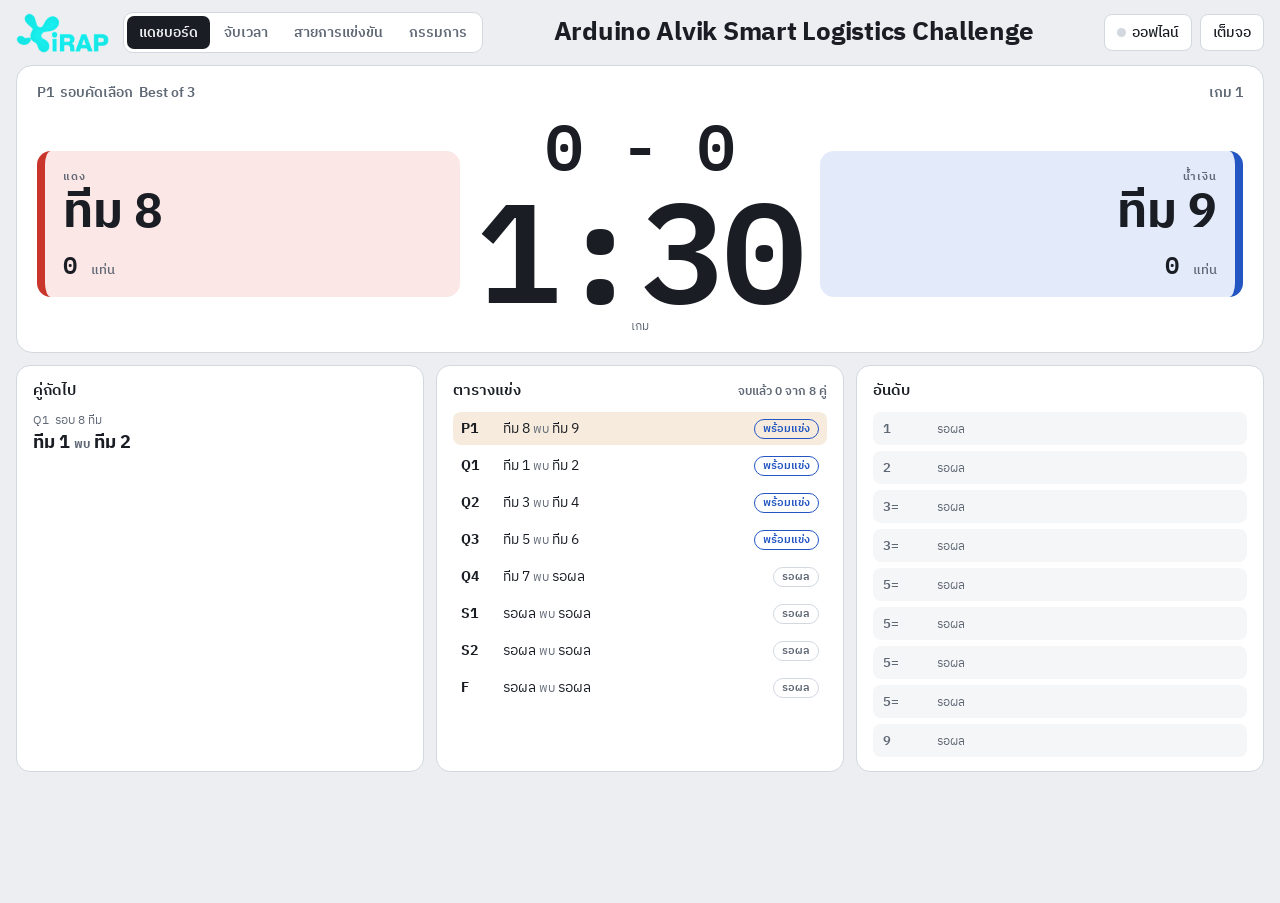
==== commit 3b10e287: "Add online rooms so referees can score from phone or iPad" ====
--- a/index.html
+++ b/index.html
@@ -350,6 +350,29 @@
 #refLive .st{min-height:56px;flex:1 1 90px}
 .rnote{text-align:center}
 @media (max-width:720px){ .dnow .vs{grid-template-columns:1fr} .dnow .tm.b{text-align:left;border-right:0;border-left:8px solid var(--blue)} .tabs{max-width:100%;overflow-x:auto} }
+
+.tabs{min-width:0;max-width:100%;overflow-x:auto;scrollbar-width:none}
+.tabs::-webkit-scrollbar{display:none}
+.ar-top .brand{min-width:0}
+.view>*{min-width:0}
+@media (max-width:600px){ .brand{max-width:100%;min-width:0;flex:0 1 auto;gap:10px} .tabs{flex:0 1 auto} .tabs button{padding:6px 9px;white-space:nowrap} }
+/* online */
+.netpill{display:inline-flex;align-items:center;gap:6px}
+.netpill i{width:9px;height:9px;border-radius:50%;background:var(--line)}
+.netpill.on i{background:#2e9d5b} .netpill.wait i{background:var(--wood)} .netpill.err i{background:var(--red)}
+#netDlg{border:1px solid var(--line);border-radius:16px;padding:16px 18px;width:min(560px,94vw);max-height:90vh;background:var(--surface);color:var(--ink)}
+#netDlg::backdrop{background:rgba(20,24,30,.45)}
+.nd-head{display:flex;justify-content:space-between;align-items:center;margin-bottom:10px}
+.nd-sec{display:grid;gap:8px;margin:10px 0}
+.nd-link{display:grid;grid-template-columns:auto minmax(0,1fr);gap:10px;align-items:center;border:1px solid var(--line);border-radius:12px;padding:10px}
+.nd-link canvas,.nd-link img{width:96px;height:96px;image-rendering:pixelated}
+.nd-link b{display:block}
+.nd-link code{display:block;font:500 11px var(--f-num);color:var(--muted);word-break:break-all;margin:4px 0}
+.nd-link .row{gap:6px}
+.nd-in{display:grid;grid-template-columns:1fr 1fr auto;gap:6px}
+.nd-in input{border:1px solid var(--line);border-radius:8px;padding:8px;font:inherit;min-width:0}
+.nd-warn{background:var(--wood-soft);border-radius:10px;padding:8px 10px;font-size:13px}
+@media (pointer:coarse){ .nd-in input{font-size:16px} }
 </style>
 </head>
 <body>
@@ -362,6 +385,7 @@
     </div>
     <div class="tools">
       <div class="status" id="status"></div>
+      <button class="btn netpill" data-net-open><i></i><span data-net>ออฟไลน์</span></button>
       <button class="btn" data-undo disabled title="ย้อนการแก้ไขล่าสุด (Ctrl+Z)">ย้อนกลับ</button>
       <button class="btn primary" id="bLink">เชื่อมไฟล์ Excel</button>
       <button class="btn" id="bNew">สร้างไฟล์ใหม่</button>
@@ -407,12 +431,17 @@
 
 </div>
 
+<dialog id="netDlg" aria-labelledby="netTitle">
+  <div class="nd-head"><h2 id="netTitle">เชื่อมออนไลน์</h2><button class="btn small" data-net-close>ปิด</button></div>
+  <div id="netBody"></div>
+</dialog>
+
 <!-- แดชบอร์ด สำหรับจอใหญ่ -->
 <div id="dash" class="view" hidden>
   <header class="ar-top">
     <div class="brand"><img class="logo" src="[data-uri]" alt="iRAP"><nav class="tabs" aria-label="หน้า"><button data-view="dash">แดชบอร์ด</button><button data-view="arena">จับเวลา</button><button data-view="main">สายการแข่งขัน</button><button data-view="ref">กรรมการ</button></nav></div>
     <h1 class="dtitle" id="dTitle"></h1>
-    <div class="row"><button class="btn fsbtn">เต็มจอ</button></div>
+    <div class="row"><button class="btn netpill" data-net-open><i></i><span data-net>ออฟไลน์</span></button><button class="btn fsbtn">เต็มจอ</button></div>
   </header>
   <section class="dnow" id="dNow"></section>
   <div class="dgrid">
@@ -427,12 +456,13 @@
   <header class="ar-top">
     <div class="brand"><img class="logo" src="[data-uri]" alt="iRAP"><nav class="tabs" aria-label="หน้า"><button data-view="dash">แดชบอร์ด</button><button data-view="arena">จับเวลา</button><button data-view="main">สายการแข่งขัน</button><button data-view="ref">กรรมการ</button></nav></div>
   </header>
+  <div class="row" style="justify-content:flex-end"><button class="btn netpill" data-net-open><i></i><span data-net>ออฟไลน์</span></button></div>
   <div class="rpick"><label class="field">คู่ที่กำลังแข่ง<select id="rMatch" aria-label="เลือกคู่"></select></label></div>
   <section class="rhead" id="rHead"></section>
   <section class="rclock"><span class="num" data-clock>1:30</span><span class="hint" data-phase></span>
     <button class="btn primary" data-tstart>เริ่ม</button><button class="btn" data-treset>รีเซ็ต</button></section>
   <section class="live" id="refLive" aria-label="กรอกคะแนน"></section>
-  <p class="hint rnote">ตอนนี้หน้านี้ส่งคะแนนถึงหน้าอื่นที่เปิดในเครื่องเดียวกันเท่านั้น การเชื่อมข้ามเครื่องจะเพิ่มทีหลัง</p>
+  <p class="hint rnote" id="rNote">ยังไม่ได้เชื่อมออนไลน์ คะแนนที่กดจะอยู่แค่ในเครื่องนี้ ขอลิงก์กรรมการจากโต๊ะกลาง</p>
 </div>
 
 <!-- หน้าสนาม: นาฬิกากลางจอ + บันทึกผลด้านล่าง -->
@@ -442,6 +472,7 @@
     <nav class="ar-nav" id="arNav" aria-label="เลือกคู่"></nav>
     <div class="row">
       <span class="status" id="arStatus"></span>
+      <button class="btn netpill" data-net-open><i></i><span data-net>ออฟไลน์</span></button>
       <button class="btn" data-undo disabled title="ย้อนการแก้ไขล่าสุด (Ctrl+Z)">ย้อนกลับ</button>
       <button class="btn primary" id="bNext">คู่ถัดไป</button>
       <button class="btn fsbtn">เต็มจอ</button>
@@ -588,7 +619,108 @@
 var o=((a=s[17])==null?void 0:a[0])?Ob(e,e[_b(s[17][0].data)][0]):[];var l=vb(s[3][0].data);var c=0;l[1].forEach(function(r){var a=vb(r.data);var n=e[_b(a[2][0].data)][0];var i=db(n.meta[1][0].data);if(i!=6002)throw new Error("6001 unexpected reference to ".concat(i));var s=Ib(e,n);s.data.forEach(function(e,r){e.forEach(function(e,a){var n=Ra({r:c+r,c:a});var i=Sb(e,f,o);if(i)t[n]=i})});c+=s.nrows})}function Db(e,r){var t=vb(r.data);var a={"!ref":"A1"};var n=e[_b(t[2][0].data)];var i=db(n[0].meta[1][0].data);if(i!=6001)throw new Error("6000 unexpected reference to ".concat(i));Nb(e,n[0],a);return a}function Fb(e,r){var t;var a=vb(r.data);var n={name:((t=a[1])==null?void 0:t[0])?nb(a[1][0].data):"",sheets:[]};var i=gb(a[2],_b);i.forEach(function(r){e[r].forEach(function(r){var t=db(r.meta[1][0].data);if(t==6e3)n.sheets.push(Db(e,r))})});return n}function Pb(e,r){var t=Nw();var a=vb(r.data);var n=gb(a[1],_b);n.forEach(function(r){e[r].forEach(function(r){var a=db(r.meta[1][0].data);if(a==2){var n=Fb(e,r);n.sheets.forEach(function(e,r){Dw(t,e,r==0?n.name:n.name+"_"+r,true)})}})});if(t.SheetNames.length==0)throw new Error("Empty NUMBERS file");return t}function Lb(e){var r,t,a,n;var i={},s=[];e.FullPaths.forEach(function(e){if(e.match(/\.iwpv2/))throw new Error("Unsupported password protection")});e.FileIndex.forEach(function(e){if(!e.name.match(/\.iwa$/))return;var r;try{r=kb(e.content)}catch(t){return console.log("?? "+e.content.length+" "+(t.message||t))}var a;try{a=mb(r)}catch(t){return console.log("## "+(t.message||t))}a.forEach(function(e){i[e.id]=e.messages;s.push(e.id)})});if(!s.length)throw new Error("File has no messages");var f=((n=(a=(t=(r=i==null?void 0:i[1])==null?void 0:r[0])==null?void 0:t.meta)==null?void 0:a[1])==null?void 0:n[0].data)&&db(i[1][0].meta[1][0].data)==1&&i[1][0];if(!f)s.forEach(function(e){i[e].forEach(function(e){var r=db(e.meta[1][0].data)>>>0;if(r==1){if(!f)f=e;else throw new Error("Document has multiple roots")}})});if(!f)throw new Error("Cannot find Document root");return Pb(i,f)}function Mb(e,r,t){var a,n,i,s;if(!((a=e[6])==null?void 0:a[0])||!((n=e[7])==null?void 0:n[0]))throw"Mutation only works on post-BNC storages!";var f=((s=(i=e[8])==null?void 0:i[0])==null?void 0:s.data)&&db(e[8][0].data)>0||false;if(f)throw"Math only works with normal offsets";var o=0;var l=ab(e[7][0].data),c=0,h=[];var u=ab(e[4][0].data),d=0,v=[];for(var p=0;p<r.length;++p){if(r[p]==null){l.setUint16(p*2,65535,true);u.setUint16(p*2,65535);continue}l.setUint16(p*2,c,true);u.setUint16(p*2,d,true);var g,m;switch(typeof r[p]){case"string":g=Cb({t:"s",v:r[p]},t);m=yb({t:"s",v:r[p]},t);break;case"number":g=Cb({t:"n",v:r[p]},t);m=yb({t:"n",v:r[p]},t);break;case"boolean":g=Cb({t:"b",v:r[p]},t);m=yb({t:"b",v:r[p]},t);break;default:throw new Error("Unsupported value "+r[p]);}h.push(g);c+=g.length;v.push(m);d+=m.length;++o}e[2][0].data=ub(o);for(;p<e[7][0].data.length/2;++p){l.setUint16(p*2,65535,true);u.setUint16(p*2,65535,true)}e[6][0].data=fb(h);e[3][0].data=fb(v);return o}function Ub(e,r){if(!r||!r.numbers)throw new Error("Must pass a `numbers` option -- check the README");var t=e.Sheets[e.SheetNames[0]];if(e.SheetNames.length>1)console.error("The Numbers writer currently writes only the first table");var a=Ia(t["!ref"]);a.s.r=a.s.c=0;var n=false;if(a.e.c>9){n=true;a.e.c=9}if(a.e.r>49){n=true;a.e.r=49}if(n)console.error("The Numbers writer is currently limited to ".concat(Na(a)));var i=Aw(t,{range:a,header:1});var s=["~Sh33tJ5~"];i.forEach(function(e){return e.forEach(function(e){if(typeof e=="string")s.push(e)})});var f={};var o=[];var l=Ke.read(r.numbers,{type:"base64"});l.FileIndex.map(function(e,r){return[e,l.FullPaths[r]]}).forEach(function(e){var r=e[0],t=e[1];if(r.type!=2)return;if(!r.name.match(/\.iwa/))return;var a=r.content;var n=kb(a);var i=mb(n);i.forEach(function(e){o.push(e.id);f[e.id]={deps:[],location:t,type:db(e.messages[0].meta[1][0].data)}})});o.sort(function(e,r){return e-r});var c=o.filter(function(e){return e>1}).map(function(e){return[e,ub(e)]});l.FileIndex.map(function(e,r){return[e,l.FullPaths[r]]}).forEach(function(e){var r=e[0],t=e[1];if(!r.name.match(/\.iwa/))return;var a=mb(kb(r.content));a.forEach(function(e){e.messages.forEach(function(r){c.forEach(function(r){if(e.messages.some(function(e){return db(e.meta[1][0].data)!=11006&&sb(e.data,r[1])})){f[r[0]].deps.push(e.id)}})})})});function h(){for(var e=927262;e<2e6;++e)if(!f[e])return e;throw new Error("Too many messages")}var u=Ke.find(l,f[1].location);var d=mb(kb(u.content));var v;for(var p=0;p<d.length;++p){var g=d[p];if(g.id==1)v=g}var m=_b(vb(v.messages[0].data)[1][0].data);u=Ke.find(l,f[m].location);d=mb(kb(u.content));for(p=0;p<d.length;++p){g=d[p];if(g.id==m)v=g}m=_b(vb(v.messages[0].data)[2][0].data);u=Ke.find(l,f[m].location);d=mb(kb(u.content));for(p=0;p<d.length;++p){g=d[p];if(g.id==m)v=g}m=_b(vb(v.messages[0].data)[2][0].data);u=Ke.find(l,f[m].location);d=mb(kb(u.content));for(p=0;p<d.length;++p){g=d[p];if(g.id==m)v=g}var b=vb(v.messages[0].data);{b[6][0].data=ub(a.e.r+1);b[7][0].data=ub(a.e.c+1);var w=_b(b[46][0].data);var k=Ke.find(l,f[w].location);var T=mb(kb(k.content));{for(var A=0;A<T.length;++A){if(T[A].id==w)break}if(T[A].id!=w)throw"Bad ColumnRowUIDMapArchive";var E=vb(T[A].messages[0].data);E[1]=[];E[2]=[],E[3]=[];for(var C=0;C<=a.e.c;++C){var y=[];y[1]=y[2]=[{type:0,data:ub(C+420690)}];E[1].push({type:2,data:pb(y)});E[2].push({type:0,data:ub(C)});E[3].push({type:0,data:ub(C)})}E[4]=[];E[5]=[],E[6]=[];for(var S=0;S<=a.e.r;++S){y=[];y[1]=y[2]=[{type:0,data:ub(S+726270)}];E[4].push({type:2,data:pb(y)});E[5].push({type:0,data:ub(S)});E[6].push({type:0,data:ub(S)})}T[A].messages[0].data=pb(E)}k.content=Tb(bb(T));k.size=k.content.length;delete b[46];var _=vb(b[4][0].data);{_[7][0].data=ub(a.e.r+1);var x=vb(_[1][0].data);var O=_b(x[2][0].data);k=Ke.find(l,f[O].location);T=mb(kb(k.content));{if(T[0].id!=O)throw"Bad HeaderStorageBucket";var R=vb(T[0].messages[0].data);for(S=0;S<i.length;++S){var I=vb(R[2][0].data);I[1][0].data=ub(S);I[4][0].data=ub(i[S].length);R[2][S]={type:R[2][0].type,data:pb(I)}}T[0].messages[0].data=pb(R)}k.content=Tb(bb(T));k.size=k.content.length;var N=_b(_[2][0].data);k=Ke.find(l,f[N].location);T=mb(kb(k.content));{if(T[0].id!=N)throw"Bad HeaderStorageBucket";R=vb(T[0].messages[0].data);for(C=0;C<=a.e.c;++C){I=vb(R[2][0].data);I[1][0].data=ub(C);I[4][0].data=ub(a.e.r+1);R[2][C]={type:R[2][0].type,data:pb(I)}}T[0].messages[0].data=pb(R)}k.content=Tb(bb(T));k.size=k.content.length;var D=_b(_[4][0].data);(function(){var e=Ke.find(l,f[D].location);var r=mb(kb(e.content));var t;for(var a=0;a<r.length;++a){var n=r[a];if(n.id==D)t=n}var i=vb(t.messages[0].data);{i[3]=[];var o=[];s.forEach(function(e,r){o[1]=[{type:0,data:ub(r)}];o[2]=[{type:0,data:ub(1)}];o[3]=[{type:2,data:ib(e)}];i[3].push({type:2,data:pb(o)})})}t.messages[0].data=pb(i);var c=bb(r);var h=Tb(c);e.content=h;e.size=e.content.length})();var F=vb(_[3][0].data);{var P=F[1][0];delete F[2];var L=vb(P.data);{var M=_b(L[2][0].data);(function(){var e=Ke.find(l,f[M].location);var r=mb(kb(e.content));var t;for(var n=0;n<r.length;++n){var o=r[n];if(o.id==M)t=o}var c=vb(t.messages[0].data);{delete c[6];delete F[7];var h=new Uint8Array(c[5][0].data);c[5]=[];var u=0;for(var d=0;d<=a.e.r;++d){var v=vb(h);u+=Mb(v,i[d],s);v[1][0].data=ub(d);c[5].push({data:pb(v),type:2})}c[1]=[{type:0,data:ub(a.e.c+1)}];c[2]=[{type:0,data:ub(a.e.r+1)}];c[3]=[{type:0,data:ub(u)}];c[4]=[{type:0,data:ub(a.e.r+1)}]}t.messages[0].data=pb(c);var p=bb(r);var g=Tb(p);e.content=g;e.size=e.content.length})()}P.data=pb(L)}_[3][0].data=pb(F)}b[4][0].data=pb(_)}v.messages[0].data=pb(b);var U=bb(d);var B=Tb(U);u.content=B;u.size=u.content.length;return l}function Bb(e){return function r(t){for(var a=0;a!=e.length;++a){var n=e[a];if(t[n[0]]===undefined)t[n[0]]=n[1];if(n[2]==="n")t[n[0]]=Number(t[n[0]])}}}function Wb(e){Bb([["cellNF",false],["cellHTML",true],["cellFormula",true],["cellStyles",false],["cellText",true],["cellDates",false],["sheetStubs",false],["sheetRows",0,"n"],["bookDeps",false],["bookSheets",false],["bookProps",false],["bookFiles",false],["bookVBA",false],["password",""],["WTF",false]])(e)}function Hb(e){Bb([["cellDates",false],["bookSST",false],["bookType","xlsx"],["compression",false],["WTF",false]])(e)}function zb(e){if(qn.WS.indexOf(e)>-1)return"sheet";if(qn.CS&&e==qn.CS)return"chart";if(qn.DS&&e==qn.DS)return"dialog";if(qn.MS&&e==qn.MS)return"macro";return e&&e.length?e:"sheet"}function Vb(e,r){if(!e)return 0;try{e=r.map(function a(r){if(!r.id)r.id=r.strRelID;return[r.name,e["!id"][r.id].Target,zb(e["!id"][r.id].Type)]})}catch(t){return null}return!e||e.length===0?null:e}function Gb(e,r,t,a,n,i,s,f,o,l,c,h){try{i[a]=Qn(Rr(e,t,true),r);var u=Or(e,r);var d;switch(f){case"sheet":d=pg(u,r,n,o,i[a],l,c,h);break;case"chart":d=gg(u,r,n,o,i[a],l,c,h);if(!d||!d["!drawel"])break;var v=Lr(d["!drawel"].Target,r);var p=Zn(v);var g=th(Rr(e,v,true),Qn(Rr(e,p,true),v));var m=Lr(g,v);var b=Zn(m);d=Pp(Rr(e,m,true),m,o,Qn(Rr(e,b,true),m),l,d);break;case"macro":d=mg(u,r,n,o,i[a],l,c,h);break;case"dialog":d=bg(u,r,n,o,i[a],l,c,h);break;default:throw new Error("Unrecognized sheet type "+f);}s[a]=d;var w=[];if(i&&i[a])rr(i[a]).forEach(function(t){var n="";if(i[a][t].Type==qn.CMNT){n=Lr(i[a][t].Target,r);var s=Ag(Or(e,n,true),n,o);if(!s||!s.length)return;ih(d,s,false)}if(i[a][t].Type==qn.TCMNT){n=Lr(i[a][t].Target,r);w=w.concat(oh(Or(e,n,true),o))}});if(w&&w.length)ih(d,w,true,o.people||[])}catch(k){if(o.WTF)throw k}}function jb(e){return e.charAt(0)=="/"?e.slice(1):e}function Xb(e,r){ze();r=r||{};Wb(r);if(_r(e,"META-INF/manifest.xml"))return Zm(e,r);if(_r(e,"objectdata.xml"))return Zm(e,r);if(_r(e,"Index/Document.iwa")){if(typeof Uint8Array=="undefined")throw new Error("NUMBERS file parsing requires Uint8Array support");if(typeof Lb!="undefined"){if(e.FileIndex)return Lb(e);var t=Ke.utils.cfb_new();Nr(e).forEach(function(r){Dr(t,r,Ir(e,r))});return Lb(t)}throw new Error("Unsupported NUMBERS file")}if(!_r(e,"[Content_Types].xml")){if(_r(e,"index.xml.gz"))throw new Error("Unsupported NUMBERS 08 file");if(_r(e,"index.xml"))throw new Error("Unsupported NUMBERS 09 file");throw new Error("Unsupported ZIP file")}var a=Nr(e);var n=Kn(Rr(e,"[Content_Types].xml"));var i=false;var s,f;if(n.workbooks.length===0){f="xl/workbook.xml";if(Or(e,f,true))n.workbooks.push(f)}if(n.workbooks.length===0){f="xl/workbook.bin";if(!Or(e,f,true))throw new Error("Could not find workbook");n.workbooks.push(f);i=true}if(n.workbooks[0].slice(-3)=="bin")i=true;var o={};var l={};if(!r.bookSheets&&!r.bookProps){xd=[];if(n.sst)try{xd=Tg(Or(e,jb(n.sst)),n.sst,r)}catch(c){if(r.WTF)throw c}if(r.cellStyles&&n.themes.length)o=kg(Rr(e,n.themes[0].replace(/^\//,""),true)||"",n.themes[0],r);if(n.style)l=wg(Or(e,jb(n.style)),n.style,o,r)}n.links.map(function(t){try{var a=Qn(Rr(e,Zn(jb(t))),t);return Cg(Or(e,jb(t)),a,t,r)}catch(n){}});var h=vg(Or(e,jb(n.workbooks[0])),n.workbooks[0],r);var u={},d="";if(n.coreprops.length){d=Or(e,jb(n.coreprops[0]),true);if(d)u=hi(d);if(n.extprops.length!==0){d=Or(e,jb(n.extprops[0]),true);if(d)mi(d,u,r)}}var v={};if(!r.bookSheets||r.bookProps){if(n.custprops.length!==0){d=Rr(e,jb(n.custprops[0]),true);if(d)v=ki(d,r)}}var p={};if(r.bookSheets||r.bookProps){if(h.Sheets)s=h.Sheets.map(function I(e){return e.name});else if(u.Worksheets&&u.SheetNames.length>0)s=u.SheetNames;if(r.bookProps){p.Props=u;p.Custprops=v}if(r.bookSheets&&typeof s!=="undefined")p.SheetNames=s;if(r.bookSheets?p.SheetNames:r.bookProps)return p}s={};var g={};if(r.bookDeps&&n.calcchain)g=Eg(Or(e,jb(n.calcchain)),n.calcchain,r);var m=0;var b={};var w,k;{var T=h.Sheets;u.Worksheets=T.length;u.SheetNames=[];for(var A=0;A!=T.length;++A){u.SheetNames[A]=T[A].name}}var E=i?"bin":"xml";var C=n.workbooks[0].lastIndexOf("/");var y=(n.workbooks[0].slice(0,C+1)+"_rels/"+n.workbooks[0].slice(C+1)+".rels").replace(/^\//,"");if(!_r(e,y))y="xl/_rels/workbook."+E+".rels";var S=Qn(Rr(e,y,true),y.replace(/_rels.*/,"s5s"));if((n.metadata||[]).length>=1){r.xlmeta=yg(Or(e,jb(n.metadata[0])),n.metadata[0],r)}if((n.people||[]).length>=1){r.people=ch(Or(e,jb(n.people[0])),r)}if(S)S=Vb(S,h.Sheets);var _=Or(e,"xl/worksheets/sheet.xml",true)?1:0;e:for(m=0;m!=u.Worksheets;++m){var x="sheet";if(S&&S[m]){w="xl/"+S[m][1].replace(/[\/]?xl\//,"");if(!_r(e,w))w=S[m][1];if(!_r(e,w))w=y.replace(/_rels\/.*$/,"")+S[m][1];x=S[m][2]}else{w="xl/worksheets/sheet"+(m+1-_)+"."+E;w=w.replace(/sheet0\./,"sheet.")}k=w.replace(/^(.*)(\/)([^\/]*)$/,"$1/_rels/$3.rels");if(r&&r.sheets!=null)switch(typeof r.sheets){case"number":if(m!=r.sheets)continue e;break;case"string":if(u.SheetNames[m].toLowerCase()!=r.sheets.toLowerCase())continue e;break;default:if(Array.isArray&&Array.isArray(r.sheets)){var O=false;for(var R=0;R!=r.sheets.length;++R){if(typeof r.sheets[R]=="number"&&r.sheets[R]==m)O=1;if(typeof r.sheets[R]=="string"&&r.sheets[R].toLowerCase()==u.SheetNames[m].toLowerCase())O=1}if(!O)continue e};}Gb(e,w,k,u.SheetNames[m],m,b,s,x,r,h,o,l)}p={Directory:n,Workbook:h,Props:u,Custprops:v,Deps:g,Sheets:s,SheetNames:u.SheetNames,Strings:xd,Styles:l,Themes:o,SSF:br(X)};if(r&&r.bookFiles){if(e.files){p.keys=a;p.files=e.files}else{p.keys=[];p.files={};e.FullPaths.forEach(function(r,t){r=r.replace(/^Root Entry[\/]/,"");p.keys.push(r);p.files[r]=e.FileIndex[t]})}}if(r&&r.bookVBA){if(n.vba.length>0)p.vbaraw=Or(e,jb(n.vba[0]),true);else if(n.defaults&&n.defaults.bin===bh)p.vbaraw=Or(e,"xl/vbaProject.bin",true)}return p}function $b(e,r){var t=r||{};var a="Workbook",n=Ke.find(e,a);try{a="/!DataSpaces/Version";n=Ke.find(e,a);if(!n||!n.content)throw new Error("ECMA-376 Encrypted file missing "+a);Ko(n.content);a="/!DataSpaces/DataSpaceMap";n=Ke.find(e,a);if(!n||!n.content)throw new Error("ECMA-376 Encrypted file missing "+a);var i=qo(n.content);if(i.length!==1||i[0].comps.length!==1||i[0].comps[0].t!==0||i[0].name!=="StrongEncryptionDataSpace"||i[0].comps[0].v!=="EncryptedPackage")throw new Error("ECMA-376 Encrypted file bad "+a);a="/!DataSpaces/DataSpaceInfo/StrongEncryptionDataSpace";n=Ke.find(e,a);if(!n||!n.content)throw new Error("ECMA-376 Encrypted file missing "+a);var s=Zo(n.content);if(s.length!=1||s[0]!="StrongEncryptionTransform")throw new Error("ECMA-376 Encrypted file bad "+a);a="/!DataSpaces/TransformInfo/StrongEncryptionTransform/!Primary";n=Ke.find(e,a);if(!n||!n.content)throw new Error("ECMA-376 Encrypted file missing "+a);el(n.content)}catch(f){}a="/EncryptionInfo";n=Ke.find(e,a);if(!n||!n.content)throw new Error("ECMA-376 Encrypted file missing "+a);var o=al(n.content);a="/EncryptedPackage";n=Ke.find(e,a);if(!n||!n.content)throw new Error("ECMA-376 Encrypted file missing "+a);if(o[0]==4&&typeof decrypt_agile!=="undefined")return decrypt_agile(o[1],n.content,t.password||"",t);if(o[0]==2&&typeof decrypt_std76!=="undefined")return decrypt_std76(o[1],n.content,t.password||"",t);throw new Error("File is password-protected")}function Yb(e,r){if(r.bookType=="ods")return tb(e,r);if(r.bookType=="numbers")return Ub(e,r);if(r.bookType=="xlsb")return Kb(e,r);return Jb(e,r)}function Kb(e,r){ah=1024;if(e&&!e.SSF){e.SSF=br(X)}if(e&&e.SSF){ze();He(e.SSF);r.revssf=nr(e.SSF);r.revssf[e.SSF[65535]]=0;r.ssf=e.SSF}r.rels={};r.wbrels={};r.Strings=[];r.Strings.Count=0;r.Strings.Unique=0;if(Rd)r.revStrings=new Map;else{r.revStrings={};r.revStrings.foo=[];delete r.revStrings.foo}var t=r.bookType=="xlsb"?"bin":"xml";var a=Th.indexOf(r.bookType)>-1;var n=Yn();Hb(r=r||{});var i=Fr();var s="",f=0;r.cellXfs=[];Fd(r.cellXfs,{},{revssf:{General:0}});if(!e.Props)e.Props={};s="docProps/core.xml";Dr(i,s,di(e.Props,r));n.coreprops.push(s);ri(r.rels,2,s,qn.CORE_PROPS);s="docProps/app.xml";if(e.Props&&e.Props.SheetNames){}else if(!e.Workbook||!e.Workbook.Sheets)e.Props.SheetNames=e.SheetNames;else{var o=[];for(var l=0;l<e.SheetNames.length;++l)if((e.Workbook.Sheets[l]||{}).Hidden!=2)o.push(e.SheetNames[l]);e.Props.SheetNames=o}e.Props.Worksheets=e.Props.SheetNames.length;Dr(i,s,bi(e.Props,r));n.extprops.push(s);ri(r.rels,3,s,qn.EXT_PROPS);if(e.Custprops!==e.Props&&rr(e.Custprops||{}).length>0){s="docProps/custom.xml";Dr(i,s,Ti(e.Custprops,r));n.custprops.push(s);ri(r.rels,4,s,qn.CUST_PROPS)}for(f=1;f<=e.SheetNames.length;++f){var c={"!id":{}};var h=e.Sheets[e.SheetNames[f-1]];var u=(h||{})["!type"]||"sheet";switch(u){case"chart":;default:s="xl/worksheets/sheet"+f+"."+t;Dr(i,s,_g(f-1,s,r,e,c));n.sheets.push(s);ri(r.wbrels,-1,"worksheets/sheet"+f+"."+t,qn.WS[0]);}if(h){var d=h["!comments"];var v=false;var p="";if(d&&d.length>0){p="xl/comments"+f+"."+t;Dr(i,p,Ig(d,p,r));n.comments.push(p);ri(c,-1,"../comments"+f+"."+t,qn.CMNT);v=true}if(h["!legacy"]){if(v)Dr(i,"xl/drawings/vmlDrawing"+f+".vml",nh(f,h["!comments"]))}delete h["!comments"];delete h["!legacy"]}if(c["!id"].rId1)Dr(i,Zn(s),ei(c))}if(r.Strings!=null&&r.Strings.length>0){s="xl/sharedStrings."+t;Dr(i,s,Rg(r.Strings,s,r));n.strs.push(s);ri(r.wbrels,-1,"sharedStrings."+t,qn.SST)}s="xl/workbook."+t;Dr(i,s,Sg(e,s,r));n.workbooks.push(s);ri(r.rels,1,s,qn.WB);s="xl/theme/theme1.xml";Dr(i,s,Ic(e.Themes,r));n.themes.push(s);ri(r.wbrels,-1,"theme/theme1.xml",qn.THEME);s="xl/styles."+t;Dr(i,s,Og(e,s,r));n.styles.push(s);ri(r.wbrels,-1,"styles."+t,qn.STY);if(e.vbaraw&&a){s="xl/vbaProject.bin";Dr(i,s,e.vbaraw);n.vba.push(s);ri(r.wbrels,-1,"vbaProject.bin",qn.VBA)}s="xl/metadata."+t;Dr(i,s,Ng(s));n.metadata.push(s);ri(r.wbrels,-1,"metadata."+t,qn.XLMETA);Dr(i,"[Content_Types].xml",Jn(n,r));Dr(i,"_rels/.rels",ei(r.rels));Dr(i,"xl/_rels/workbook."+t+".rels",ei(r.wbrels));delete r.revssf;delete r.ssf;return i}function Jb(e,r){ah=1024;if(e&&!e.SSF){e.SSF=br(X)}if(e&&e.SSF){ze();He(e.SSF);r.revssf=nr(e.SSF);r.revssf[e.SSF[65535]]=0;r.ssf=e.SSF}r.rels={};r.wbrels={};r.Strings=[];r.Strings.Count=0;r.Strings.Unique=0;if(Rd)r.revStrings=new Map;else{r.revStrings={};r.revStrings.foo=[];delete r.revStrings.foo}var t="xml";var a=Th.indexOf(r.bookType)>-1;var n=Yn();Hb(r=r||{});var i=Fr();var s="",f=0;r.cellXfs=[];Fd(r.cellXfs,{},{revssf:{General:0}});if(!e.Props)e.Props={};s="docProps/core.xml";Dr(i,s,di(e.Props,r));n.coreprops.push(s);ri(r.rels,2,s,qn.CORE_PROPS);s="docProps/app.xml";if(e.Props&&e.Props.SheetNames){}else if(!e.Workbook||!e.Workbook.Sheets)e.Props.SheetNames=e.SheetNames;else{var o=[];for(var l=0;l<e.SheetNames.length;++l)if((e.Workbook.Sheets[l]||{}).Hidden!=2)o.push(e.SheetNames[l]);e.Props.SheetNames=o}e.Props.Worksheets=e.Props.SheetNames.length;Dr(i,s,bi(e.Props,r));n.extprops.push(s);ri(r.rels,3,s,qn.EXT_PROPS);if(e.Custprops!==e.Props&&rr(e.Custprops||{}).length>0){s="docProps/custom.xml";Dr(i,s,Ti(e.Custprops,r));n.custprops.push(s);ri(r.rels,4,s,qn.CUST_PROPS)}var c=["SheetJ5"];r.tcid=0;for(f=1;f<=e.SheetNames.length;++f){var h={"!id":{}};var u=e.Sheets[e.SheetNames[f-1]];var d=(u||{})["!type"]||"sheet";switch(d){case"chart":;default:s="xl/worksheets/sheet"+f+"."+t;Dr(i,s,pv(f-1,r,e,h));n.sheets.push(s);ri(r.wbrels,-1,"worksheets/sheet"+f+"."+t,qn.WS[0]);}if(u){var v=u["!comments"];var p=false;var g="";if(v&&v.length>0){var m=false;v.forEach(function(e){e[1].forEach(function(e){if(e.T==true)m=true})});if(m){g="xl/threadedComments/threadedComment"+f+"."+t;Dr(i,g,lh(v,c,r));n.threadedcomments.push(g);ri(h,-1,"../threadedComments/threadedComment"+f+"."+t,qn.TCMNT)}g="xl/comments"+f+"."+t;Dr(i,g,fh(v,r));n.comments.push(g);ri(h,-1,"../comments"+f+"."+t,qn.CMNT);p=true}if(u["!legacy"]){if(p)Dr(i,"xl/drawings/vmlDrawing"+f+".vml",nh(f,u["!comments"]))}delete u["!comments"];delete u["!legacy"]}if(h["!id"].rId1)Dr(i,Zn(s),ei(h))}if(r.Strings!=null&&r.Strings.length>0){s="xl/sharedStrings."+t;Dr(i,s,Ho(r.Strings,r));n.strs.push(s);ri(r.wbrels,-1,"sharedStrings."+t,qn.SST)}s="xl/workbook."+t;Dr(i,s,rg(e,r));n.workbooks.push(s);ri(r.rels,1,s,qn.WB);s="xl/theme/theme1.xml";Dr(i,s,Ic(e.Themes,r));n.themes.push(s);ri(r.wbrels,-1,"theme/theme1.xml",qn.THEME);s="xl/styles."+t;Dr(i,s,$l(e,r));n.styles.push(s);ri(r.wbrels,-1,"styles."+t,qn.STY);if(e.vbaraw&&a){s="xl/vbaProject.bin";Dr(i,s,e.vbaraw);n.vba.push(s);ri(r.wbrels,-1,"vbaProject.bin",qn.VBA)}s="xl/metadata."+t;Dr(i,s,Jc());n.metadata.push(s);ri(r.wbrels,-1,"metadata."+t,qn.XLMETA);if(c.length>1){s="xl/persons/person.xml";Dr(i,s,hh(c,r));n.people.push(s);ri(r.wbrels,-1,"persons/person.xml",qn.PEOPLE)}Dr(i,"[Content_Types].xml",Jn(n,r));Dr(i,"_rels/.rels",ei(r.rels));Dr(i,"xl/_rels/workbook."+t+".rels",ei(r.wbrels));delete r.revssf;delete r.ssf;return i}function qb(e,r){var t="";switch((r||{}).type||"base64"){case"buffer":return[e[0],e[1],e[2],e[3],e[4],e[5],e[6],e[7]];case"base64":t=k(e.slice(0,12));break;case"binary":t=e;break;case"array":return[e[0],e[1],e[2],e[3],e[4],e[5],e[6],e[7]];default:throw new Error("Unrecognized type "+(r&&r.type||"undefined"));}return[t.charCodeAt(0),t.charCodeAt(1),t.charCodeAt(2),t.charCodeAt(3),t.charCodeAt(4),t.charCodeAt(5),t.charCodeAt(6),t.charCodeAt(7)]}function Zb(e,r){if(Ke.find(e,"EncryptedPackage"))return $b(e,r);return vm(e,r)}function Qb(e,r){var t,a=e;var n=r||{};if(!n.type)n.type=T&&Buffer.isBuffer(e)?"buffer":"base64";t=Pr(a,n);return Xb(t,n)}function ew(e,r){var t=0;e:while(t<e.length)switch(e.charCodeAt(t)){case 10:;case 13:;case 32:++t;break;case 60:return jg(e.slice(t),r);default:break e;}return So.to_workbook(e,r)}function rw(e,r){var t="",a=qb(e,r);switch(r.type){case"base64":t=k(e);break;case"binary":t=e;break;case"buffer":t=e.toString("binary");break;case"array":t=mr(e);break;default:throw new Error("Unrecognized type "+r.type);}if(a[0]==239&&a[1]==187&&a[2]==191)t=lt(t);r.type="binary";return ew(t,r)}function tw(e,r){var t=e;if(r.type=="base64")t=k(t);t=a.utils.decode(1200,t.slice(2),"str");r.type="binary";return ew(t,r)}function aw(e){return!e.match(/[^\x00-\x7F]/)?e:ct(e)}function nw(e,r,t,a){if(a){t.type="string";return So.to_workbook(e,t)}return So.to_workbook(r,t)}function iw(e,r){l();var t=r||{};if(typeof ArrayBuffer!=="undefined"&&e instanceof ArrayBuffer)return iw(new Uint8Array(e),(t=br(t),t.type="array",t));if(typeof Uint8Array!=="undefined"&&e instanceof Uint8Array&&!t.type)t.type=typeof Deno!=="undefined"?"buffer":"array";var a=e,n=[0,0,0,0],i=false;if(t.cellStyles){t.cellNF=true;t.sheetStubs=true}Od={};if(t.dateNF)Od.dateNF=t.dateNF;if(!t.type)t.type=T&&Buffer.isBuffer(e)?"buffer":"base64";if(t.type=="file"){t.type=T?"buffer":"binary";a=er(e);if(typeof Uint8Array!=="undefined"&&!T)t.type="array"}if(t.type=="string"){i=true;t.type="binary";t.codepage=65001;a=aw(e)}if(t.type=="array"&&typeof Uint8Array!=="undefined"&&e instanceof Uint8Array&&typeof ArrayBuffer!=="undefined"){var s=new ArrayBuffer(3),f=new Uint8Array(s);f.foo="bar";if(!f.foo){t=br(t);t.type="array";return iw(O(a),t)}}switch((n=qb(a,t))[0]){case 208:if(n[1]===207&&n[2]===17&&n[3]===224&&n[4]===161&&n[5]===177&&n[6]===26&&n[7]===225)return Zb(Ke.read(a,t),t);break;case 9:if(n[1]<=8)return vm(a,t);break;case 60:return jg(a,t);case 73:if(n[1]===73&&n[2]===42&&n[3]===0)throw new Error("TIFF Image File is not a spreadsheet");if(n[1]===68)return _o(a,t);break;case 84:if(n[1]===65&&n[2]===66&&n[3]===76)return Co.to_workbook(a,t);break;case 80:return n[1]===75&&n[2]<9&&n[3]<9?Qb(a,t):nw(e,a,t,i);case 239:return n[3]===60?jg(a,t):nw(e,a,t,i);case 255:if(n[1]===254){return tw(a,t)}else if(n[1]===0&&n[2]===2&&n[3]===0)return xo.to_workbook(a,t);break;case 0:if(n[1]===0){if(n[2]>=2&&n[3]===0)return xo.to_workbook(a,t);if(n[2]===0&&(n[3]===8||n[3]===9))return xo.to_workbook(a,t)}break;case 3:;case 131:;case 139:;case 140:return Ao.to_workbook(a,t);case 123:if(n[1]===92&&n[2]===114&&n[3]===116)return gl.to_workbook(a,t);break;case 10:;case 13:;case 32:return rw(a,t);case 137:if(n[1]===80&&n[2]===78&&n[3]===71)throw new Error("PNG Image File is not a spreadsheet");break;}if(To.indexOf(n[0])>-1&&n[2]<=12&&n[3]<=31)return Ao.to_workbook(a,t);return nw(e,a,t,i)}function sw(e,r){var t=r||{};t.type="file";return iw(e,t)}function fw(e,r){switch(r.type){case"base64":;case"binary":break;case"buffer":;case"array":r.type="";break;case"file":return Qe(r.file,Ke.write(e,{type:T?"buffer":""}));case"string":throw new Error("'string' output type invalid for '"+r.bookType+"' files");default:throw new Error("Unrecognized type "+r.type);}return Ke.write(e,r)}function ow(e,r){var t=br(r||{});var a=Yb(e,t);return cw(a,t)}function lw(e,r){var t=br(r||{});var a=Jb(e,t);return cw(a,t)}function cw(e,r){var t={};var a=T?"nodebuffer":typeof Uint8Array!=="undefined"?"array":"string";if(r.compression)t.compression="DEFLATE";if(r.password)t.type=a;else switch(r.type){case"base64":t.type="base64";break;case"binary":t.type="string";break;case"string":throw new Error("'string' output type invalid for '"+r.bookType+"' files");case"buffer":;case"file":t.type=a;break;default:throw new Error("Unrecognized type "+r.type);}var n=e.FullPaths?Ke.write(e,{fileType:"zip",type:{nodebuffer:"buffer",string:"binary"}[t.type]||t.type,compression:!!r.compression}):e.generate(t);if(typeof Deno!=="undefined"){if(typeof n=="string"){if(r.type=="binary"||r.type=="base64")return n;n=new Uint8Array(S(n))}}if(r.password&&typeof encrypt_agile!=="undefined")return fw(encrypt_agile(n,r.password),r);if(r.type==="file")return Qe(r.file,n);return r.type=="string"?lt(n):n}function hw(e,r){var t=r||{};var a=pm(e,t);return fw(a,t)}function uw(e,r,t){if(!t)t="";var a=t+e;switch(r.type){case"base64":return w(ct(a));case"binary":return ct(a);case"string":return e;case"file":return Qe(r.file,a,"utf8");case"buffer":{if(T)return A(a,"utf8");else if(typeof TextEncoder!=="undefined")return(new TextEncoder).encode(a);else return uw(a,{type:"binary"}).split("").map(function(e){return e.charCodeAt(0)})};}throw new Error("Unrecognized type "+r.type)}function dw(e,r){switch(r.type){case"base64":return w(e);case"binary":return e;case"string":return e;case"file":return Qe(r.file,e,"binary");case"buffer":{if(T)return A(e,"binary");else return e.split("").map(function(e){return e.charCodeAt(0)})};}throw new Error("Unrecognized type "+r.type)}function vw(e,r){switch(r.type){case"string":;case"base64":;case"binary":var t="";for(var a=0;a<e.length;++a)t+=String.fromCharCode(e[a]);return r.type=="base64"?w(t):r.type=="string"?lt(t):t;case"file":return Qe(r.file,e);case"buffer":return e;default:throw new Error("Unrecognized type "+r.type);}}function pw(e,r){l();Zp(e);var t=br(r||{});if(t.cellStyles){t.cellNF=true;t.sheetStubs=true}if(t.type=="array"){t.type="binary";var a=pw(e,t);t.type="array";return S(a)}return lw(e,t)}function gw(e,r){l();Zp(e);var t=br(r||{});if(t.cellStyles){t.cellNF=true;t.sheetStubs=true}if(t.type=="array"){t.type="binary";var a=gw(e,t);t.type="array";return S(a)}var n=0;if(t.sheet){if(typeof t.sheet=="number")n=t.sheet;else n=e.SheetNames.indexOf(t.sheet);if(!e.SheetNames[n])throw new Error("Sheet not found: "+t.sheet+" : "+typeof t.sheet)}switch(t.bookType||"xlsb"){case"xml":;case"xlml":return uw(nm(e,t),t);case"slk":;case"sylk":return uw(Eo.from_sheet(e.Sheets[e.SheetNames[n]],t),t);case"htm":;case"html":return uw(Vm(e.Sheets[e.SheetNames[n]],t),t);case"txt":return dw(Sw(e.Sheets[e.SheetNames[n]],t),t);case"csv":return uw(yw(e.Sheets[e.SheetNames[n]],t),t,"\ufeff");case"dif":return uw(Co.from_sheet(e.Sheets[e.SheetNames[n]],t),t);case"dbf":return vw(Ao.from_sheet(e.Sheets[e.SheetNames[n]],t),t);case"prn":return uw(So.from_sheet(e.Sheets[e.SheetNames[n]],t),t);case"rtf":return uw(gl.from_sheet(e.Sheets[e.SheetNames[n]],t),t);case"eth":return uw(yo.from_sheet(e.Sheets[e.SheetNames[n]],t),t);case"fods":return uw(tb(e,t),t);case"wk1":return vw(xo.sheet_to_wk1(e.Sheets[e.SheetNames[n]],t),t);case"wk3":return vw(xo.book_to_wk3(e,t),t);case"biff2":if(!t.biff)t.biff=2;case"biff3":if(!t.biff)t.biff=3;case"biff4":if(!t.biff)t.biff=4;return vw(Lm(e,t),t);case"biff5":if(!t.biff)t.biff=5;case"biff8":;case"xla":;case"xls":if(!t.biff)t.biff=8;return hw(e,t);case"xlsx":;case"xlsm":;case"xlam":;case"xlsb":;case"numbers":;case"ods":return ow(e,t);default:throw new Error("Unrecognized bookType |"+t.bookType+"|");}}function mw(e){if(e.bookType)return;var r={xls:"biff8",htm:"html",slk:"sylk",socialcalc:"eth",Sh33tJS:"WTF"};var t=e.file.slice(e.file.lastIndexOf(".")).toLowerCase();if(t.match(/^\.[a-z]+$/))e.bookType=t.slice(1);e.bookType=r[e.bookType]||e.bookType}function bw(e,r,t){var a=t||{};a.type="file";a.file=r;mw(a);return gw(e,a)}function ww(e,r,t){var a=t||{};a.type="file";a.file=r;mw(a);return pw(e,a)}function kw(e,r,t,a){var n=t||{};n.type="file";n.file=e;mw(n);n.type="buffer";var i=a;if(!(i instanceof Function))i=t;return Je.writeFile(e,gw(r,n),i)}function Tw(e,r,t,a,n,i,s,f){var o=Ta(t);var l=f.defval,c=f.raw||!Object.prototype.hasOwnProperty.call(f,"raw");var h=true;var u=n===1?[]:{};if(n!==1){if(Object.defineProperty)try{Object.defineProperty(u,"__rowNum__",{value:t,enumerable:false})}catch(d){u.__rowNum__=t}else u.__rowNum__=t}if(!s||e[t])for(var v=r.s.c;v<=r.e.c;++v){var p=s?e[t][v]:e[a[v]+o];if(p===undefined||p.t===undefined){if(l===undefined)continue;if(i[v]!=null){u[i[v]]=l}continue}var g=p.v;switch(p.t){case"z":if(g==null)break;continue;case"e":g=g==0?null:void 0;break;case"s":;case"d":;case"b":;case"n":break;default:throw new Error("unrecognized type "+p.t);}if(i[v]!=null){if(g==null){if(p.t=="e"&&g===null)u[i[v]]=null;else if(l!==undefined)u[i[v]]=l;else if(c&&g===null)u[i[v]]=null;else continue}else{u[i[v]]=c&&(p.t!=="n"||p.t==="n"&&f.rawNumbers!==false)?g:Pa(p,g,f)}if(g!=null)h=false}}return{row:u,isempty:h}}function Aw(e,r){if(e==null||e["!ref"]==null)return[];var t={t:"n",v:0},a=0,n=1,i=[],s=0,f="";var o={s:{r:0,c:0},e:{r:0,c:0}};var l=r||{};var c=l.range!=null?l.range:e["!ref"];if(l.header===1)a=1;else if(l.header==="A")a=2;else if(Array.isArray(l.header))a=3;else if(l.header==null)a=0;switch(typeof c){case"string":o=Da(c);break;case"number":o=Da(e["!ref"]);o.s.r=c;break;default:o=c;}if(a>0)n=0;var h=Ta(o.s.r);var u=[];var d=[];var v=0,p=0;var g=Array.isArray(e);var m=o.s.r,b=0;var w={};if(g&&!e[m])e[m]=[];var k=l.skipHidden&&e["!cols"]||[];var T=l.skipHidden&&e["!rows"]||[];for(b=o.s.c;b<=o.e.c;++b){if((k[b]||{}).hidden)continue;u[b]=ya(b);t=g?e[m][b]:e[u[b]+h];switch(a){case 1:i[b]=b-o.s.c;break;case 2:i[b]=u[b];break;case 3:i[b]=l.header[b-o.s.c];break;default:if(t==null)t={w:"__EMPTY",t:"s"};f=s=Pa(t,null,l);p=w[s]||0;if(!p)w[s]=1;else{do{f=s+"_"+p++}while(w[f]);w[s]=p;w[f]=1}i[b]=f;}}for(m=o.s.r+n;m<=o.e.r;++m){if((T[m]||{}).hidden)continue;var A=Tw(e,o,m,u,a,i,g,l);if(A.isempty===false||(a===1?l.blankrows!==false:!!l.blankrows))d[v++]=A.row}d.length=v;return d}var Ew=/"/g;function Cw(e,r,t,a,n,i,s,f){var o=true;var l=[],c="",h=Ta(t);for(var u=r.s.c;u<=r.e.c;++u){if(!a[u])continue;var d=f.dense?(e[t]||[])[u]:e[a[u]+h];if(d==null)c="";else if(d.v!=null){o=false;c=""+(f.rawNumbers&&d.t=="n"?d.v:Pa(d,null,f));for(var v=0,p=0;v!==c.length;++v)if((p=c.charCodeAt(v))===n||p===i||p===34||f.forceQuotes){c='"'+c.replace(Ew,'""')+'"';break}if(c=="ID")c='"ID"'}else if(d.f!=null&&!d.F){o=false;c="="+d.f;if(c.indexOf(",")>=0)c='"'+c.replace(Ew,'""')+'"'}else c="";l.push(c)}if(f.blankrows===false&&o)return null;return l.join(s)}function yw(e,r){var t=[];var a=r==null?{}:r;if(e==null||e["!ref"]==null)return"";var n=Da(e["!ref"]);var i=a.FS!==undefined?a.FS:",",s=i.charCodeAt(0);var f=a.RS!==undefined?a.RS:"\n",o=f.charCodeAt(0);var l=new RegExp((i=="|"?"\\|":i)+"+$");var c="",h=[];a.dense=Array.isArray(e);var u=a.skipHidden&&e["!cols"]||[];var d=a.skipHidden&&e["!rows"]||[];for(var v=n.s.c;v<=n.e.c;++v)if(!(u[v]||{}).hidden)h[v]=ya(v);var p=0;for(var g=n.s.r;g<=n.e.r;++g){if((d[g]||{}).hidden)continue;c=Cw(e,n,g,h,s,o,i,a);if(c==null){continue}if(a.strip)c=c.replace(l,"");if(c||a.blankrows!==false)t.push((p++?f:"")+c)}delete a.dense;return t.join("")}function Sw(e,r){if(!r)r={};r.FS="\t";r.RS="\n";var t=yw(e,r);if(typeof a=="undefined"||r.type=="string")return t;var n=a.utils.encode(1200,t,"str");return String.fromCharCode(255)+String.fromCharCode(254)+n}function _w(e){var r="",t,a="";if(e==null||e["!ref"]==null)return[];var n=Da(e["!ref"]),i="",s=[],f;
 var o=[];var l=Array.isArray(e);for(f=n.s.c;f<=n.e.c;++f)s[f]=ya(f);for(var c=n.s.r;c<=n.e.r;++c){i=Ta(c);for(f=n.s.c;f<=n.e.c;++f){r=s[f]+i;t=l?(e[c]||[])[f]:e[r];a="";if(t===undefined)continue;else if(t.F!=null){r=t.F;if(!t.f)continue;a=t.f;if(r.indexOf(":")==-1)r=r+":"+r}if(t.f!=null)a=t.f;else if(t.t=="z")continue;else if(t.t=="n"&&t.v!=null)a=""+t.v;else if(t.t=="b")a=t.v?"TRUE":"FALSE";else if(t.w!==undefined)a="'"+t.w;else if(t.v===undefined)continue;else if(t.t=="s")a="'"+t.v;else a=""+t.v;o[o.length]=r+"="+a}}return o}function xw(e,r,t){var a=t||{};var n=+!a.skipHeader;var i=e||{};var s=0,f=0;if(i&&a.origin!=null){if(typeof a.origin=="number")s=a.origin;else{var o=typeof a.origin=="string"?Oa(a.origin):a.origin;s=o.r;f=o.c}}var l;var c={s:{c:0,r:0},e:{c:f,r:s+r.length-1+n}};if(i["!ref"]){var h=Da(i["!ref"]);c.e.c=Math.max(c.e.c,h.e.c);c.e.r=Math.max(c.e.r,h.e.r);if(s==-1){s=h.e.r+1;c.e.r=s+r.length-1+n}}else{if(s==-1){s=0;c.e.r=r.length-1+n}}var u=a.header||[],d=0;r.forEach(function(e,r){rr(e).forEach(function(t){if((d=u.indexOf(t))==-1)u[d=u.length]=t;var o=e[t];var c="z";var h="";var v=Ra({c:f+d,r:s+r+n});l=Rw(i,v);if(o&&typeof o==="object"&&!(o instanceof Date)){i[v]=o}else{if(typeof o=="number")c="n";else if(typeof o=="boolean")c="b";else if(typeof o=="string")c="s";else if(o instanceof Date){c="d";if(!a.cellDates){c="n";o=fr(o)}h=a.dateNF||X[14]}else if(o===null&&a.nullError){c="e";o=0}if(!l)i[v]=l={t:c,v:o};else{l.t=c;l.v=o;delete l.w;delete l.R;if(h)l.z=h}if(h)l.z=h}})});c.e.c=Math.max(c.e.c,f+u.length-1);var v=Ta(s);if(n)for(d=0;d<u.length;++d)i[ya(d+f)+v]={t:"s",v:u[d]};i["!ref"]=Na(c);return i}function Ow(e,r){return xw(null,e,r)}function Rw(e,r,t){if(typeof r=="string"){if(Array.isArray(e)){var a=Oa(r);if(!e[a.r])e[a.r]=[];return e[a.r][a.c]||(e[a.r][a.c]={t:"z"})}return e[r]||(e[r]={t:"z"})}if(typeof r!="number")return Rw(e,Ra(r));return Rw(e,Ra({r:r,c:t||0}))}function Iw(e,r){if(typeof r=="number"){if(r>=0&&e.SheetNames.length>r)return r;throw new Error("Cannot find sheet # "+r)}else if(typeof r=="string"){var t=e.SheetNames.indexOf(r);if(t>-1)return t;throw new Error("Cannot find sheet name |"+r+"|")}else throw new Error("Cannot find sheet |"+r+"|")}function Nw(){return{SheetNames:[],Sheets:{}}}function Dw(e,r,t,a){var n=1;if(!t)for(;n<=65535;++n,t=undefined)if(e.SheetNames.indexOf(t="Sheet"+n)==-1)break;if(!t||e.SheetNames.length>=65535)throw new Error("Too many worksheets");if(a&&e.SheetNames.indexOf(t)>=0){var i=t.match(/(^.*?)(\d+)$/);n=i&&+i[2]||0;var s=i&&i[1]||t;for(++n;n<=65535;++n)if(e.SheetNames.indexOf(t=s+n)==-1)break}Jp(t);if(e.SheetNames.indexOf(t)>=0)throw new Error("Worksheet with name |"+t+"| already exists!");e.SheetNames.push(t);e.Sheets[t]=r;return t}function Fw(e,r,t){if(!e.Workbook)e.Workbook={};if(!e.Workbook.Sheets)e.Workbook.Sheets=[];var a=Iw(e,r);if(!e.Workbook.Sheets[a])e.Workbook.Sheets[a]={};switch(t){case 0:;case 1:;case 2:break;default:throw new Error("Bad sheet visibility setting "+t);}e.Workbook.Sheets[a].Hidden=t}function Pw(e,r){e.z=r;return e}function Lw(e,r,t){if(!r){delete e.l}else{e.l={Target:r};if(t)e.l.Tooltip=t}return e}function Mw(e,r,t){return Lw(e,"#"+r,t)}function Uw(e,r,t){if(!e.c)e.c=[];e.c.push({t:r,a:t||"SheetJS"})}function Bw(e,r,t,a){var n=typeof r!="string"?r:Da(r);var i=typeof r=="string"?r:Na(r);for(var s=n.s.r;s<=n.e.r;++s)for(var f=n.s.c;f<=n.e.c;++f){var o=Rw(e,s,f);o.t="n";o.F=i;delete o.v;if(s==n.s.r&&f==n.s.c){o.f=t;if(a)o.D=true}}return e}var Ww={encode_col:ya,encode_row:Ta,encode_cell:Ra,encode_range:Na,decode_col:Ca,decode_row:ka,split_cell:xa,decode_cell:Oa,decode_range:Ia,format_cell:Pa,sheet_add_aoa:Ma,sheet_add_json:xw,sheet_add_dom:Gm,aoa_to_sheet:Ua,json_to_sheet:Ow,table_to_sheet:jm,table_to_book:Xm,sheet_to_csv:yw,sheet_to_txt:Sw,sheet_to_json:Aw,sheet_to_html:Vm,sheet_to_formulae:_w,sheet_to_row_object_array:Aw,sheet_get_cell:Rw,book_new:Nw,book_append_sheet:Dw,book_set_sheet_visibility:Fw,cell_set_number_format:Pw,cell_set_hyperlink:Lw,cell_set_internal_link:Mw,cell_add_comment:Uw,sheet_set_array_formula:Bw,consts:{SHEET_VISIBLE:0,SHEET_HIDDEN:1,SHEET_VERY_HIDDEN:2}};var Hw;function zw(e){Hw=e}function Vw(e,r){var t=Hw();var a=r==null?{}:r;if(e==null||e["!ref"]==null){t.push(null);return t}var n=Da(e["!ref"]);var i=a.FS!==undefined?a.FS:",",s=i.charCodeAt(0);var f=a.RS!==undefined?a.RS:"\n",o=f.charCodeAt(0);var l=new RegExp((i=="|"?"\\|":i)+"+$");var c="",h=[];a.dense=Array.isArray(e);var u=a.skipHidden&&e["!cols"]||[];var d=a.skipHidden&&e["!rows"]||[];for(var v=n.s.c;v<=n.e.c;++v)if(!(u[v]||{}).hidden)h[v]=ya(v);var p=n.s.r;var g=false,m=0;t._read=function(){if(!g){g=true;return t.push("\ufeff")}while(p<=n.e.r){++p;if((d[p-1]||{}).hidden)continue;c=Cw(e,n,p-1,h,s,o,i,a);if(c!=null){if(a.strip)c=c.replace(l,"");if(c||a.blankrows!==false)return t.push((m++?f:"")+c)}}return t.push(null)};return t}function Gw(e,r){var t=Hw();var a=r||{};var n=a.header!=null?a.header:Bm;var i=a.footer!=null?a.footer:Wm;t.push(n);var s=Ia(e["!ref"]);a.dense=Array.isArray(e);t.push(zm(e,s,a));var f=s.s.r;var o=false;t._read=function(){if(f>s.e.r){if(!o){o=true;t.push("</table>"+i)}return t.push(null)}while(f<=s.e.r){t.push(Um(e,s,f,a));++f;break}};return t}function jw(e,r){var t=Hw({objectMode:true});if(e==null||e["!ref"]==null){t.push(null);return t}var a={t:"n",v:0},n=0,i=1,s=[],f=0,o="";var l={s:{r:0,c:0},e:{r:0,c:0}};var c=r||{};var h=c.range!=null?c.range:e["!ref"];if(c.header===1)n=1;else if(c.header==="A")n=2;else if(Array.isArray(c.header))n=3;switch(typeof h){case"string":l=Da(h);break;case"number":l=Da(e["!ref"]);l.s.r=h;break;default:l=h;}if(n>0)i=0;var u=Ta(l.s.r);var d=[];var v=0;var p=Array.isArray(e);var g=l.s.r,m=0;var b={};if(p&&!e[g])e[g]=[];var w=c.skipHidden&&e["!cols"]||[];var k=c.skipHidden&&e["!rows"]||[];for(m=l.s.c;m<=l.e.c;++m){if((w[m]||{}).hidden)continue;d[m]=ya(m);a=p?e[g][m]:e[d[m]+u];switch(n){case 1:s[m]=m-l.s.c;break;case 2:s[m]=d[m];break;case 3:s[m]=c.header[m-l.s.c];break;default:if(a==null)a={w:"__EMPTY",t:"s"};o=f=Pa(a,null,c);v=b[f]||0;if(!v)b[f]=1;else{do{o=f+"_"+v++}while(b[o]);b[f]=v;b[o]=1}s[m]=o;}}g=l.s.r+i;t._read=function(){while(g<=l.e.r){if((k[g-1]||{}).hidden)continue;var r=Tw(e,l,g,d,n,s,p,c);++g;if(r.isempty===false||(n===1?c.blankrows!==false:!!c.blankrows)){t.push(r.row);return}}return t.push(null)};return t}var Xw={to_json:jw,to_html:Gw,to_csv:Vw,set_readable:zw};if(typeof vm!=="undefined")e.parse_xlscfb=vm;e.parse_zip=Xb;e.read=iw;e.readFile=sw;e.readFileSync=sw;e.write=gw;e.writeFile=bw;e.writeFileSync=bw;e.writeFileAsync=kw;e.utils=Ww;e.writeXLSX=pw;e.writeFileXLSX=ww;e.SSF=Ve;if(typeof Xw!=="undefined")e.stream=Xw;if(typeof Ke!=="undefined")e.CFB=Ke;if(typeof require!=="undefined"){var $w=undefined;if(($w||{}).Readable)zw($w.Readable)}}if(typeof exports!=="undefined")make_xlsx_lib(exports);else if(typeof module!=="undefined"&&module.exports)make_xlsx_lib(module.exports);else if(typeof define==="function"&&define.amd)define("xlsx",function(){if(!XLSX.version)make_xlsx_lib(XLSX);return XLSX});else make_xlsx_lib(XLSX);if(typeof window!=="undefined"&&!window.XLSX)try{window.XLSX=XLSX}catch(e){}
 </script>
+<script>!function(e,t){"object"==typeof exports&&"object"==typeof module?module.exports=t():"function"==typeof define&&define.amd?define([],t):"object"==typeof exports?exports.supabase=t():e.supabase=t()}(self,(()=>(()=>{"use strict";var e,t,s,r,i={235:(e,t,s)=>{s.r(t),s.d(t,{AuthAdminApi:()=>ie,AuthApiError:()=>T,AuthClient:()=>ne,AuthError:()=>w,AuthImplicitGrantRedirectError:()=>x,AuthInvalidCredentialsError:()=>$,AuthInvalidTokenResponseError:()=>A,AuthPKCEGrantCodeExchangeError:()=>C,AuthRetryableFetchError:()=>R,AuthSessionMissingError:()=>j,AuthUnknownError:()=>E,AuthWeakPasswordError:()=>L,CustomAuthError:()=>O,GoTrueAdminApi:()=>K,GoTrueClient:()=>re,NavigatorLockAcquireTimeoutError:()=>X,isAuthApiError:()=>S,isAuthError:()=>k,isAuthRetryableFetchError:()=>I,isAuthSessionMissingError:()=>P,isAuthWeakPasswordError:()=>U,lockInternals:()=>Y,navigatorLock:()=>Z});const r="2.65.0",i={"X-Client-Info":`gotrue-js/${r}`},n="X-Supabase-Api-Version",o={"2024-01-01":{timestamp:Date.parse("2024-01-01T00:00:00.0Z"),name:"2024-01-01"}},a=()=>"undefined"!=typeof document,c={tested:!1,writable:!1},l=()=>{if(!a())return!1;try{if("object"!=typeof globalThis.localStorage)return!1}catch(e){return!1}if(c.tested)return c.writable;const e=`lswt-${Math.random()}${Math.random()}`;try{globalThis.localStorage.setItem(e,e),globalThis.localStorage.removeItem(e),c.tested=!0,c.writable=!0}catch(e){c.tested=!0,c.writable=!1}return c.writable};function h(e){const t={},s=new URL(e);if(s.hash&&"#"===s.hash[0])try{new URLSearchParams(s.hash.substring(1)).forEach(((e,s)=>{t[s]=e}))}catch(e){}return s.searchParams.forEach(((e,s)=>{t[s]=e})),t}const u=e=>{let t;return t=e||("undefined"==typeof fetch?(...e)=>Promise.resolve().then(s.bind(s,907)).then((({default:t})=>t(...e))):fetch),(...e)=>t(...e)},d=e=>"object"==typeof e&&null!==e&&"status"in e&&"ok"in e&&"json"in e&&"function"==typeof e.json,f=async(e,t,s)=>{await e.setItem(t,JSON.stringify(s))},p=async(e,t)=>{const s=await e.getItem(t);if(!s)return null;try{return JSON.parse(s)}catch(e){return s}},g=async(e,t)=>{await e.removeItem(t)};class y{constructor(){this.promise=new y.promiseConstructor(((e,t)=>{this.resolve=e,this.reject=t}))}}function v(e){const t=e.split(".");if(3!==t.length)throw new Error("JWT is not valid: not a JWT structure");if(!/^([a-z0-9_-]{4})*($|[a-z0-9_-]{3}=?$|[a-z0-9_-]{2}(==)?$)$/i.test(t[1]))throw new Error("JWT is not valid: payload is not in base64url format");const s=t[1];return JSON.parse(function(e){const t="ABCDEFGHIJKLMNOPQRSTUVWXYZabcdefghijklmnopqrstuvwxyz0123456789+/=";let s,r,i,n,o,a,c,l="",h=0;for(e=e.replace("-","+").replace("_","/");h<e.length;)n=t.indexOf(e.charAt(h++)),o=t.indexOf(e.charAt(h++)),a=t.indexOf(e.charAt(h++)),c=t.indexOf(e.charAt(h++)),s=n<<2|o>>4,r=(15&o)<<4|a>>2,i=(3&a)<<6|c,l+=String.fromCharCode(s),64!=a&&0!=r&&(l+=String.fromCharCode(r)),64!=c&&0!=i&&(l+=String.fromCharCode(i));return l}(s))}function m(e){return("0"+e.toString(16)).substr(-2)}async function _(e,t,s=!1){const r=function(){const e=new Uint32Array(56);if("undefined"==typeof crypto){const e="ABCDEFGHIJKLMNOPQRSTUVWXYZabcdefghijklmnopqrstuvwxyz0123456789-._~",t=e.length;let s="";for(let r=0;r<56;r++)s+=e.charAt(Math.floor(Math.random()*t));return s}return crypto.getRandomValues(e),Array.from(e,m).join("")}();let i=r;s&&(i+="/PASSWORD_RECOVERY"),await f(e,`${t}-code-verifier`,i);const n=await async function(e){if("undefined"==typeof crypto||void 0===crypto.subtle||"undefined"==typeof TextEncoder)return console.warn("WebCrypto API is not supported. Code challenge method will default to use plain instead of sha256."),e;const t=await async function(e){const t=(new TextEncoder).encode(e),s=await crypto.subtle.digest("SHA-256",t),r=new Uint8Array(s);return Array.from(r).map((e=>String.fromCharCode(e))).join("")}(e);return btoa(t).replace(/\+/g,"-").replace(/\//g,"_").replace(/=+$/,"")}(r);return[n,r===n?"plain":"s256"]}y.promiseConstructor=Promise;const b=/^2[0-9]{3}-(0[1-9]|1[0-2])-(0[1-9]|1[0-9]|2[0-9]|3[0-1])$/i;class w extends Error{constructor(e,t,s){super(e),this.__isAuthError=!0,this.name="AuthError",this.status=t,this.code=s}}function k(e){return"object"==typeof e&&null!==e&&"__isAuthError"in e}class T extends w{constructor(e,t,s){super(e,t,s),this.name="AuthApiError",this.status=t,this.code=s}}function S(e){return k(e)&&"AuthApiError"===e.name}class E extends w{constructor(e,t){super(e),this.name="AuthUnknownError",this.originalError=t}}class O extends w{constructor(e,t,s,r){super(e,s,r),this.name=t,this.status=s}}class j extends O{constructor(){super("Auth session missing!","AuthSessionMissingError",400,void 0)}}function P(e){return k(e)&&"AuthSessionMissingError"===e.name}class A extends O{constructor(){super("Auth session or user missing","AuthInvalidTokenResponseError",500,void 0)}}class $ extends O{constructor(e){super(e,"AuthInvalidCredentialsError",400,void 0)}}class x extends O{constructor(e,t=null){super(e,"AuthImplicitGrantRedirectError",500,void 0),this.details=null,this.details=t}toJSON(){return{name:this.name,message:this.message,status:this.status,details:this.details}}}class C extends O{constructor(e,t=null){super(e,"AuthPKCEGrantCodeExchangeError",500,void 0),this.details=null,this.details=t}toJSON(){return{name:this.name,message:this.message,status:this.status,details:this.details}}}class R extends O{constructor(e,t){super(e,"AuthRetryableFetchError",t,void 0)}}function I(e){return k(e)&&"AuthRetryableFetchError"===e.name}class L extends O{constructor(e,t,s){super(e,"AuthWeakPasswordError",t,"weak_password"),this.reasons=s}}function U(e){return k(e)&&"AuthWeakPasswordError"===e.name}const D=e=>e.msg||e.message||e.error_description||e.error||JSON.stringify(e),N=[502,503,504];async function F(e){var t;if(!d(e))throw new R(D(e),0);if(N.includes(e.status))throw new R(D(e),e.status);let s,r;try{s=await e.json()}catch(e){throw new E(D(e),e)}const i=function(e){const t=e.headers.get(n);if(!t)return null;if(!t.match(b))return null;try{return new Date(`${t}T00:00:00.0Z`)}catch(e){return null}}(e);if(i&&i.getTime()>=o["2024-01-01"].timestamp&&"object"==typeof s&&s&&"string"==typeof s.code?r=s.code:"object"==typeof s&&s&&"string"==typeof s.error_code&&(r=s.error_code),r){if("weak_password"===r)throw new L(D(s),e.status,(null===(t=s.weak_password)||void 0===t?void 0:t.reasons)||[]);if("session_not_found"===r)throw new j}else if("object"==typeof s&&s&&"object"==typeof s.weak_password&&s.weak_password&&Array.isArray(s.weak_password.reasons)&&s.weak_password.reasons.length&&s.weak_password.reasons.reduce(((e,t)=>e&&"string"==typeof t),!0))throw new L(D(s),e.status,s.weak_password.reasons);throw new T(D(s),e.status||500,r)}async function M(e,t,s,r){var i;const a=Object.assign({},null==r?void 0:r.headers);a[n]||(a[n]=o["2024-01-01"].name),(null==r?void 0:r.jwt)&&(a.Authorization=`Bearer ${r.jwt}`);const c=null!==(i=null==r?void 0:r.query)&&void 0!==i?i:{};(null==r?void 0:r.redirectTo)&&(c.redirect_to=r.redirectTo);const l=Object.keys(c).length?"?"+new URLSearchParams(c).toString():"",h=await async function(e,t,s,r,i,n){const o=((e,t,s,r)=>{const i={method:e,headers:(null==t?void 0:t.headers)||{}};return"GET"===e?i:(i.headers=Object.assign({"Content-Type":"application/json;charset=UTF-8"},null==t?void 0:t.headers),i.body=JSON.stringify(r),Object.assign(Object.assign({},i),s))})(t,r,{},n);let a;try{a=await e(s,Object.assign({},o))}catch(e){throw console.error(e),new R(D(e),0)}if(a.ok||await F(a),null==r?void 0:r.noResolveJson)return a;try{return await a.json()}catch(e){await F(e)}}(e,t,s+l,{headers:a,noResolveJson:null==r?void 0:r.noResolveJson},0,null==r?void 0:r.body);return(null==r?void 0:r.xform)?null==r?void 0:r.xform(h):{data:Object.assign({},h),error:null}}function B(e){var t;let s=null;var r;return function(e){return e.access_token&&e.refresh_token&&e.expires_in}(e)&&(s=Object.assign({},e),e.expires_at||(s.expires_at=(r=e.expires_in,Math.round(Date.now()/1e3)+r))),{data:{session:s,user:null!==(t=e.user)&&void 0!==t?t:e},error:null}}function q(e){const t=B(e);return!t.error&&e.weak_password&&"object"==typeof e.weak_password&&Array.isArray(e.weak_password.reasons)&&e.weak_password.reasons.length&&e.weak_password.message&&"string"==typeof e.weak_password.message&&e.weak_password.reasons.reduce(((e,t)=>e&&"string"==typeof t),!0)&&(t.data.weak_password=e.weak_password),t}function z(e){var t;return{data:{user:null!==(t=e.user)&&void 0!==t?t:e},error:null}}function H(e){return{data:e,error:null}}function J(e){const{action_link:t,email_otp:s,hashed_token:r,redirect_to:i,verification_type:n}=e,o=function(e,t){var s={};for(var r in e)Object.prototype.hasOwnProperty.call(e,r)&&t.indexOf(r)<0&&(s[r]=e[r]);if(null!=e&&"function"==typeof Object.getOwnPropertySymbols){var i=0;for(r=Object.getOwnPropertySymbols(e);i<r.length;i++)t.indexOf(r[i])<0&&Object.prototype.propertyIsEnumerable.call(e,r[i])&&(s[r[i]]=e[r[i]])}return s}(e,["action_link","email_otp","hashed_token","redirect_to","verification_type"]);return{data:{properties:{action_link:t,email_otp:s,hashed_token:r,redirect_to:i,verification_type:n},user:Object.assign({},o)},error:null}}function G(e){return e}class K{constructor({url:e="",headers:t={},fetch:s}){this.url=e,this.headers=t,this.fetch=u(s),this.mfa={listFactors:this._listFactors.bind(this),deleteFactor:this._deleteFactor.bind(this)}}async signOut(e,t="global"){try{return await M(this.fetch,"POST",`${this.url}/logout?scope=${t}`,{headers:this.headers,jwt:e,noResolveJson:!0}),{data:null,error:null}}catch(e){if(k(e))return{data:null,error:e};throw e}}async inviteUserByEmail(e,t={}){try{return await M(this.fetch,"POST",`${this.url}/invite`,{body:{email:e,data:t.data},headers:this.headers,redirectTo:t.redirectTo,xform:z})}catch(e){if(k(e))return{data:{user:null},error:e};throw e}}async generateLink(e){try{const{options:t}=e,s=function(e,t){var s={};for(var r in e)Object.prototype.hasOwnProperty.call(e,r)&&t.indexOf(r)<0&&(s[r]=e[r]);if(null!=e&&"function"==typeof Object.getOwnPropertySymbols){var i=0;for(r=Object.getOwnPropertySymbols(e);i<r.length;i++)t.indexOf(r[i])<0&&Object.prototype.propertyIsEnumerable.call(e,r[i])&&(s[r[i]]=e[r[i]])}return s}(e,["options"]),r=Object.assign(Object.assign({},s),t);return"newEmail"in s&&(r.new_email=null==s?void 0:s.newEmail,delete r.newEmail),await M(this.fetch,"POST",`${this.url}/admin/generate_link`,{body:r,headers:this.headers,xform:J,redirectTo:null==t?void 0:t.redirectTo})}catch(e){if(k(e))return{data:{properties:null,user:null},error:e};throw e}}async createUser(e){try{return await M(this.fetch,"POST",`${this.url}/admin/users`,{body:e,headers:this.headers,xform:z})}catch(e){if(k(e))return{data:{user:null},error:e};throw e}}async listUsers(e){var t,s,r,i,n,o,a;try{const c={nextPage:null,lastPage:0,total:0},l=await M(this.fetch,"GET",`${this.url}/admin/users`,{headers:this.headers,noResolveJson:!0,query:{page:null!==(s=null===(t=null==e?void 0:e.page)||void 0===t?void 0:t.toString())&&void 0!==s?s:"",per_page:null!==(i=null===(r=null==e?void 0:e.perPage)||void 0===r?void 0:r.toString())&&void 0!==i?i:""},xform:G});if(l.error)throw l.error;const h=await l.json(),u=null!==(n=l.headers.get("x-total-count"))&&void 0!==n?n:0,d=null!==(a=null===(o=l.headers.get("link"))||void 0===o?void 0:o.split(","))&&void 0!==a?a:[];return d.length>0&&(d.forEach((e=>{const t=parseInt(e.split(";")[0].split("=")[1].substring(0,1)),s=JSON.parse(e.split(";")[1].split("=")[1]);c[`${s}Page`]=t})),c.total=parseInt(u)),{data:Object.assign(Object.assign({},h),c),error:null}}catch(e){if(k(e))return{data:{users:[]},error:e};throw e}}async getUserById(e){try{return await M(this.fetch,"GET",`${this.url}/admin/users/${e}`,{headers:this.headers,xform:z})}catch(e){if(k(e))return{data:{user:null},error:e};throw e}}async updateUserById(e,t){try{return await M(this.fetch,"PUT",`${this.url}/admin/users/${e}`,{body:t,headers:this.headers,xform:z})}catch(e){if(k(e))return{data:{user:null},error:e};throw e}}async deleteUser(e,t=!1){try{return await M(this.fetch,"DELETE",`${this.url}/admin/users/${e}`,{headers:this.headers,body:{should_soft_delete:t},xform:z})}catch(e){if(k(e))return{data:{user:null},error:e};throw e}}async _listFactors(e){try{const{data:t,error:s}=await M(this.fetch,"GET",`${this.url}/admin/users/${e.userId}/factors`,{headers:this.headers,xform:e=>({data:{factors:e},error:null})});return{data:t,error:s}}catch(e){if(k(e))return{data:null,error:e};throw e}}async _deleteFactor(e){try{return{data:await M(this.fetch,"DELETE",`${this.url}/admin/users/${e.userId}/factors/${e.id}`,{headers:this.headers}),error:null}}catch(e){if(k(e))return{data:null,error:e};throw e}}}const W={getItem:e=>l()?globalThis.localStorage.getItem(e):null,setItem:(e,t)=>{l()&&globalThis.localStorage.setItem(e,t)},removeItem:e=>{l()&&globalThis.localStorage.removeItem(e)}};function V(e={}){return{getItem:t=>e[t]||null,setItem:(t,s)=>{e[t]=s},removeItem:t=>{delete e[t]}}}const Y={debug:!!(globalThis&&l()&&globalThis.localStorage&&"true"===globalThis.localStorage.getItem("supabase.gotrue-js.locks.debug"))};class Q extends Error{constructor(e){super(e),this.isAcquireTimeout=!0}}class X extends Q{}async function Z(e,t,s){Y.debug&&console.log("@supabase/gotrue-js: navigatorLock: acquire lock",e,t);const r=new globalThis.AbortController;return t>0&&setTimeout((()=>{r.abort(),Y.debug&&console.log("@supabase/gotrue-js: navigatorLock acquire timed out",e)}),t),await globalThis.navigator.locks.request(e,0===t?{mode:"exclusive",ifAvailable:!0}:{mode:"exclusive",signal:r.signal},(async r=>{if(!r){if(0===t)throw Y.debug&&console.log("@supabase/gotrue-js: navigatorLock: not immediately available",e),new X(`Acquiring an exclusive Navigator LockManager lock "${e}" immediately failed`);if(Y.debug)try{const e=await globalThis.navigator.locks.query();console.log("@supabase/gotrue-js: Navigator LockManager state",JSON.stringify(e,null,"  "))}catch(e){console.warn("@supabase/gotrue-js: Error when querying Navigator LockManager state",e)}return console.warn("@supabase/gotrue-js: Navigator LockManager returned a null lock when using #request without ifAvailable set to true, it appears this browser is not following the LockManager spec https://developer.mozilla.org/en-US/docs/Web/API/LockManager/request"),await s()}Y.debug&&console.log("@supabase/gotrue-js: navigatorLock: acquired",e,r.name);try{return await s()}finally{Y.debug&&console.log("@supabase/gotrue-js: navigatorLock: released",e,r.name)}}))}!function(){if("object"!=typeof globalThis)try{Object.defineProperty(Object.prototype,"__magic__",{get:function(){return this},configurable:!0}),__magic__.globalThis=__magic__,delete Object.prototype.__magic__}catch(e){"undefined"!=typeof self&&(self.globalThis=self)}}();const ee={url:"http://localhost:9999",storageKey:"supabase.auth.token",autoRefreshToken:!0,persistSession:!0,detectSessionInUrl:!0,headers:i,flowType:"implicit",debug:!1,hasCustomAuthorizationHeader:!1},te=3e4;async function se(e,t,s){return await s()}class re{constructor(e){var t,s;this.memoryStorage=null,this.stateChangeEmitters=new Map,this.autoRefreshTicker=null,this.visibilityChangedCallback=null,this.refreshingDeferred=null,this.initializePromise=null,this.detectSessionInUrl=!0,this.hasCustomAuthorizationHeader=!1,this.suppressGetSessionWarning=!1,this.lockAcquired=!1,this.pendingInLock=[],this.broadcastChannel=null,this.logger=console.log,this.instanceID=re.nextInstanceID,re.nextInstanceID+=1,this.instanceID>0&&a()&&console.warn("Multiple GoTrueClient instances detected in the same browser context. It is not an error, but this should be avoided as it may produce undefined behavior when used concurrently under the same storage key.");const r=Object.assign(Object.assign({},ee),e);if(this.logDebugMessages=!!r.debug,"function"==typeof r.debug&&(this.logger=r.debug),this.persistSession=r.persistSession,this.storageKey=r.storageKey,this.autoRefreshToken=r.autoRefreshToken,this.admin=new K({url:r.url,headers:r.headers,fetch:r.fetch}),this.url=r.url,this.headers=r.headers,this.fetch=u(r.fetch),this.lock=r.lock||se,this.detectSessionInUrl=r.detectSessionInUrl,this.flowType=r.flowType,this.hasCustomAuthorizationHeader=r.hasCustomAuthorizationHeader,r.lock?this.lock=r.lock:a()&&(null===(t=null===globalThis||void 0===globalThis?void 0:globalThis.navigator)||void 0===t?void 0:t.locks)?this.lock=Z:this.lock=se,this.mfa={verify:this._verify.bind(this),enroll:this._enroll.bind(this),unenroll:this._unenroll.bind(this),challenge:this._challenge.bind(this),listFactors:this._listFactors.bind(this),challengeAndVerify:this._challengeAndVerify.bind(this),getAuthenticatorAssuranceLevel:this._getAuthenticatorAssuranceLevel.bind(this)},this.persistSession?r.storage?this.storage=r.storage:l()?this.storage=W:(this.memoryStorage={},this.storage=V(this.memoryStorage)):(this.memoryStorage={},this.storage=V(this.memoryStorage)),a()&&globalThis.BroadcastChannel&&this.persistSession&&this.storageKey){try{this.broadcastChannel=new globalThis.BroadcastChannel(this.storageKey)}catch(e){console.error("Failed to create a new BroadcastChannel, multi-tab state changes will not be available",e)}null===(s=this.broadcastChannel)||void 0===s||s.addEventListener("message",(async e=>{this._debug("received broadcast notification from other tab or client",e),await this._notifyAllSubscribers(e.data.event,e.data.session,!1)}))}this.initialize()}_debug(...e){return this.logDebugMessages&&this.logger(`GoTrueClient@${this.instanceID} (${r}) ${(new Date).toISOString()}`,...e),this}async initialize(){return this.initializePromise||(this.initializePromise=(async()=>await this._acquireLock(-1,(async()=>await this._initialize())))()),await this.initializePromise}async _initialize(){try{const e=!!a()&&await this._isPKCEFlow();if(this._debug("#_initialize()","begin","is PKCE flow",e),e||this.detectSessionInUrl&&this._isImplicitGrantFlow()){const{data:t,error:s}=await this._getSessionFromURL(e);if(s)return this._debug("#_initialize()","error detecting session from URL",s),"Identity is already linked"===(null==s?void 0:s.message)||"Identity is already linked to another user"===(null==s?void 0:s.message)||await this._removeSession(),{error:s};const{session:r,redirectType:i}=t;return this._debug("#_initialize()","detected session in URL",r,"redirect type",i),await this._saveSession(r),setTimeout((async()=>{"recovery"===i?await this._notifyAllSubscribers("PASSWORD_RECOVERY",r):await this._notifyAllSubscribers("SIGNED_IN",r)}),0),{error:null}}return await this._recoverAndRefresh(),{error:null}}catch(e){return k(e)?{error:e}:{error:new E("Unexpected error during initialization",e)}}finally{await this._handleVisibilityChange(),this._debug("#_initialize()","end")}}async signInAnonymously(e){var t,s,r;try{const i=await M(this.fetch,"POST",`${this.url}/signup`,{headers:this.headers,body:{data:null!==(s=null===(t=null==e?void 0:e.options)||void 0===t?void 0:t.data)&&void 0!==s?s:{},gotrue_meta_security:{captcha_token:null===(r=null==e?void 0:e.options)||void 0===r?void 0:r.captchaToken}},xform:B}),{data:n,error:o}=i;if(o||!n)return{data:{user:null,session:null},error:o};const a=n.session,c=n.user;return n.session&&(await this._saveSession(n.session),await this._notifyAllSubscribers("SIGNED_IN",a)),{data:{user:c,session:a},error:null}}catch(e){if(k(e))return{data:{user:null,session:null},error:e};throw e}}async signUp(e){var t,s,r;try{let i;if("email"in e){const{email:s,password:r,options:n}=e;let o=null,a=null;"pkce"===this.flowType&&([o,a]=await _(this.storage,this.storageKey)),i=await M(this.fetch,"POST",`${this.url}/signup`,{headers:this.headers,redirectTo:null==n?void 0:n.emailRedirectTo,body:{email:s,password:r,data:null!==(t=null==n?void 0:n.data)&&void 0!==t?t:{},gotrue_meta_security:{captcha_token:null==n?void 0:n.captchaToken},code_challenge:o,code_challenge_method:a},xform:B})}else{if(!("phone"in e))throw new $("You must provide either an email or phone number and a password");{const{phone:t,password:n,options:o}=e;i=await M(this.fetch,"POST",`${this.url}/signup`,{headers:this.headers,body:{phone:t,password:n,data:null!==(s=null==o?void 0:o.data)&&void 0!==s?s:{},channel:null!==(r=null==o?void 0:o.channel)&&void 0!==r?r:"sms",gotrue_meta_security:{captcha_token:null==o?void 0:o.captchaToken}},xform:B})}}const{data:n,error:o}=i;if(o||!n)return{data:{user:null,session:null},error:o};const a=n.session,c=n.user;return n.session&&(await this._saveSession(n.session),await this._notifyAllSubscribers("SIGNED_IN",a)),{data:{user:c,session:a},error:null}}catch(e){if(k(e))return{data:{user:null,session:null},error:e};throw e}}async signInWithPassword(e){try{let t;if("email"in e){const{email:s,password:r,options:i}=e;t=await M(this.fetch,"POST",`${this.url}/token?grant_type=password`,{headers:this.headers,body:{email:s,password:r,gotrue_meta_security:{captcha_token:null==i?void 0:i.captchaToken}},xform:q})}else{if(!("phone"in e))throw new $("You must provide either an email or phone number and a password");{const{phone:s,password:r,options:i}=e;t=await M(this.fetch,"POST",`${this.url}/token?grant_type=password`,{headers:this.headers,body:{phone:s,password:r,gotrue_meta_security:{captcha_token:null==i?void 0:i.captchaToken}},xform:q})}}const{data:s,error:r}=t;return r?{data:{user:null,session:null},error:r}:s&&s.session&&s.user?(s.session&&(await this._saveSession(s.session),await this._notifyAllSubscribers("SIGNED_IN",s.session)),{data:Object.assign({user:s.user,session:s.session},s.weak_password?{weakPassword:s.weak_password}:null),error:r}):{data:{user:null,session:null},error:new A}}catch(e){if(k(e))return{data:{user:null,session:null},error:e};throw e}}async signInWithOAuth(e){var t,s,r,i;return await this._handleProviderSignIn(e.provider,{redirectTo:null===(t=e.options)||void 0===t?void 0:t.redirectTo,scopes:null===(s=e.options)||void 0===s?void 0:s.scopes,queryParams:null===(r=e.options)||void 0===r?void 0:r.queryParams,skipBrowserRedirect:null===(i=e.options)||void 0===i?void 0:i.skipBrowserRedirect})}async exchangeCodeForSession(e){return await this.initializePromise,this._acquireLock(-1,(async()=>this._exchangeCodeForSession(e)))}async _exchangeCodeForSession(e){const t=await p(this.storage,`${this.storageKey}-code-verifier`),[s,r]=(null!=t?t:"").split("/");try{const{data:t,error:i}=await M(this.fetch,"POST",`${this.url}/token?grant_type=pkce`,{headers:this.headers,body:{auth_code:e,code_verifier:s},xform:B});if(await g(this.storage,`${this.storageKey}-code-verifier`),i)throw i;return t&&t.session&&t.user?(t.session&&(await this._saveSession(t.session),await this._notifyAllSubscribers("SIGNED_IN",t.session)),{data:Object.assign(Object.assign({},t),{redirectType:null!=r?r:null}),error:i}):{data:{user:null,session:null,redirectType:null},error:new A}}catch(e){if(k(e))return{data:{user:null,session:null,redirectType:null},error:e};throw e}}async signInWithIdToken(e){try{const{options:t,provider:s,token:r,access_token:i,nonce:n}=e,o=await M(this.fetch,"POST",`${this.url}/token?grant_type=id_token`,{headers:this.headers,body:{provider:s,id_token:r,access_token:i,nonce:n,gotrue_meta_security:{captcha_token:null==t?void 0:t.captchaToken}},xform:B}),{data:a,error:c}=o;return c?{data:{user:null,session:null},error:c}:a&&a.session&&a.user?(a.session&&(await this._saveSession(a.session),await this._notifyAllSubscribers("SIGNED_IN",a.session)),{data:a,error:c}):{data:{user:null,session:null},error:new A}}catch(e){if(k(e))return{data:{user:null,session:null},error:e};throw e}}async signInWithOtp(e){var t,s,r,i,n;try{if("email"in e){const{email:r,options:i}=e;let n=null,o=null;"pkce"===this.flowType&&([n,o]=await _(this.storage,this.storageKey));const{error:a}=await M(this.fetch,"POST",`${this.url}/otp`,{headers:this.headers,body:{email:r,data:null!==(t=null==i?void 0:i.data)&&void 0!==t?t:{},create_user:null===(s=null==i?void 0:i.shouldCreateUser)||void 0===s||s,gotrue_meta_security:{captcha_token:null==i?void 0:i.captchaToken},code_challenge:n,code_challenge_method:o},redirectTo:null==i?void 0:i.emailRedirectTo});return{data:{user:null,session:null},error:a}}if("phone"in e){const{phone:t,options:s}=e,{data:o,error:a}=await M(this.fetch,"POST",`${this.url}/otp`,{headers:this.headers,body:{phone:t,data:null!==(r=null==s?void 0:s.data)&&void 0!==r?r:{},create_user:null===(i=null==s?void 0:s.shouldCreateUser)||void 0===i||i,gotrue_meta_security:{captcha_token:null==s?void 0:s.captchaToken},channel:null!==(n=null==s?void 0:s.channel)&&void 0!==n?n:"sms"}});return{data:{user:null,session:null,messageId:null==o?void 0:o.message_id},error:a}}throw new $("You must provide either an email or phone number.")}catch(e){if(k(e))return{data:{user:null,session:null},error:e};throw e}}async verifyOtp(e){var t,s;try{let r,i;"options"in e&&(r=null===(t=e.options)||void 0===t?void 0:t.redirectTo,i=null===(s=e.options)||void 0===s?void 0:s.captchaToken);const{data:n,error:o}=await M(this.fetch,"POST",`${this.url}/verify`,{headers:this.headers,body:Object.assign(Object.assign({},e),{gotrue_meta_security:{captcha_token:i}}),redirectTo:r,xform:B});if(o)throw o;if(!n)throw new Error("An error occurred on token verification.");const a=n.session,c=n.user;return(null==a?void 0:a.access_token)&&(await this._saveSession(a),await this._notifyAllSubscribers("recovery"==e.type?"PASSWORD_RECOVERY":"SIGNED_IN",a)),{data:{user:c,session:a},error:null}}catch(e){if(k(e))return{data:{user:null,session:null},error:e};throw e}}async signInWithSSO(e){var t,s,r;try{let i=null,n=null;return"pkce"===this.flowType&&([i,n]=await _(this.storage,this.storageKey)),await M(this.fetch,"POST",`${this.url}/sso`,{body:Object.assign(Object.assign(Object.assign(Object.assign(Object.assign({},"providerId"in e?{provider_id:e.providerId}:null),"domain"in e?{domain:e.domain}:null),{redirect_to:null!==(s=null===(t=e.options)||void 0===t?void 0:t.redirectTo)&&void 0!==s?s:void 0}),(null===(r=null==e?void 0:e.options)||void 0===r?void 0:r.captchaToken)?{gotrue_meta_security:{captcha_token:e.options.captchaToken}}:null),{skip_http_redirect:!0,code_challenge:i,code_challenge_method:n}),headers:this.headers,xform:H})}catch(e){if(k(e))return{data:null,error:e};throw e}}async reauthenticate(){return await this.initializePromise,await this._acquireLock(-1,(async()=>await this._reauthenticate()))}async _reauthenticate(){try{return await this._useSession((async e=>{const{data:{session:t},error:s}=e;if(s)throw s;if(!t)throw new j;const{error:r}=await M(this.fetch,"GET",`${this.url}/reauthenticate`,{headers:this.headers,jwt:t.access_token});return{data:{user:null,session:null},error:r}}))}catch(e){if(k(e))return{data:{user:null,session:null},error:e};throw e}}async resend(e){try{const t=`${this.url}/resend`;if("email"in e){const{email:s,type:r,options:i}=e,{error:n}=await M(this.fetch,"POST",t,{headers:this.headers,body:{email:s,type:r,gotrue_meta_security:{captcha_token:null==i?void 0:i.captchaToken}},redirectTo:null==i?void 0:i.emailRedirectTo});return{data:{user:null,session:null},error:n}}if("phone"in e){const{phone:s,type:r,options:i}=e,{data:n,error:o}=await M(this.fetch,"POST",t,{headers:this.headers,body:{phone:s,type:r,gotrue_meta_security:{captcha_token:null==i?void 0:i.captchaToken}}});return{data:{user:null,session:null,messageId:null==n?void 0:n.message_id},error:o}}throw new $("You must provide either an email or phone number and a type")}catch(e){if(k(e))return{data:{user:null,session:null},error:e};throw e}}async getSession(){return await this.initializePromise,await this._acquireLock(-1,(async()=>this._useSession((async e=>e))))}async _acquireLock(e,t){this._debug("#_acquireLock","begin",e);try{if(this.lockAcquired){const e=this.pendingInLock.length?this.pendingInLock[this.pendingInLock.length-1]:Promise.resolve(),s=(async()=>(await e,await t()))();return this.pendingInLock.push((async()=>{try{await s}catch(e){}})()),s}return await this.lock(`lock:${this.storageKey}`,e,(async()=>{this._debug("#_acquireLock","lock acquired for storage key",this.storageKey);try{this.lockAcquired=!0;const e=t();for(this.pendingInLock.push((async()=>{try{await e}catch(e){}})()),await e;this.pendingInLock.length;){const e=[...this.pendingInLock];await Promise.all(e),this.pendingInLock.splice(0,e.length)}return await e}finally{this._debug("#_acquireLock","lock released for storage key",this.storageKey),this.lockAcquired=!1}}))}finally{this._debug("#_acquireLock","end")}}async _useSession(e){this._debug("#_useSession","begin");try{const t=await this.__loadSession();return await e(t)}finally{this._debug("#_useSession","end")}}async __loadSession(){this._debug("#__loadSession()","begin"),this.lockAcquired||this._debug("#__loadSession()","used outside of an acquired lock!",(new Error).stack);try{let e=null;const t=await p(this.storage,this.storageKey);if(this._debug("#getSession()","session from storage",t),null!==t&&(this._isValidSession(t)?e=t:(this._debug("#getSession()","session from storage is not valid"),await this._removeSession())),!e)return{data:{session:null},error:null};const s=!!e.expires_at&&e.expires_at<=Date.now()/1e3;if(this._debug("#__loadSession()",`session has${s?"":" not"} expired`,"expires_at",e.expires_at),!s){if(this.storage.isServer){let t=this.suppressGetSessionWarning;e=new Proxy(e,{get:(e,s,r)=>(t||"user"!==s||(console.warn("Using the user object as returned from supabase.auth.getSession() or from some supabase.auth.onAuthStateChange() events could be insecure! This value comes directly from the storage medium (usually cookies on the server) and many not be authentic. Use supabase.auth.getUser() instead which authenticates the data by contacting the Supabase Auth server."),t=!0,this.suppressGetSessionWarning=!0),Reflect.get(e,s,r))})}return{data:{session:e},error:null}}const{session:r,error:i}=await this._callRefreshToken(e.refresh_token);return i?{data:{session:null},error:i}:{data:{session:r},error:null}}finally{this._debug("#__loadSession()","end")}}async getUser(e){return e?await this._getUser(e):(await this.initializePromise,await this._acquireLock(-1,(async()=>await this._getUser())))}async _getUser(e){try{return e?await M(this.fetch,"GET",`${this.url}/user`,{headers:this.headers,jwt:e,xform:z}):await this._useSession((async e=>{var t,s,r;const{data:i,error:n}=e;if(n)throw n;return(null===(t=i.session)||void 0===t?void 0:t.access_token)||this.hasCustomAuthorizationHeader?await M(this.fetch,"GET",`${this.url}/user`,{headers:this.headers,jwt:null!==(r=null===(s=i.session)||void 0===s?void 0:s.access_token)&&void 0!==r?r:void 0,xform:z}):{data:{user:null},error:new j}}))}catch(e){if(k(e))return P(e)&&(await this._removeSession(),await g(this.storage,`${this.storageKey}-code-verifier`),await this._notifyAllSubscribers("SIGNED_OUT",null)),{data:{user:null},error:e};throw e}}async updateUser(e,t={}){return await this.initializePromise,await this._acquireLock(-1,(async()=>await this._updateUser(e,t)))}async _updateUser(e,t={}){try{return await this._useSession((async s=>{const{data:r,error:i}=s;if(i)throw i;if(!r.session)throw new j;const n=r.session;let o=null,a=null;"pkce"===this.flowType&&null!=e.email&&([o,a]=await _(this.storage,this.storageKey));const{data:c,error:l}=await M(this.fetch,"PUT",`${this.url}/user`,{headers:this.headers,redirectTo:null==t?void 0:t.emailRedirectTo,body:Object.assign(Object.assign({},e),{code_challenge:o,code_challenge_method:a}),jwt:n.access_token,xform:z});if(l)throw l;return n.user=c.user,await this._saveSession(n),await this._notifyAllSubscribers("USER_UPDATED",n),{data:{user:n.user},error:null}}))}catch(e){if(k(e))return{data:{user:null},error:e};throw e}}_decodeJWT(e){return v(e)}async setSession(e){return await this.initializePromise,await this._acquireLock(-1,(async()=>await this._setSession(e)))}async _setSession(e){try{if(!e.access_token||!e.refresh_token)throw new j;const t=Date.now()/1e3;let s=t,r=!0,i=null;const n=v(e.access_token);if(n.exp&&(s=n.exp,r=s<=t),r){const{session:t,error:s}=await this._callRefreshToken(e.refresh_token);if(s)return{data:{user:null,session:null},error:s};if(!t)return{data:{user:null,session:null},error:null};i=t}else{const{data:r,error:n}=await this._getUser(e.access_token);if(n)throw n;i={access_token:e.access_token,refresh_token:e.refresh_token,user:r.user,token_type:"bearer",expires_in:s-t,expires_at:s},await this._saveSession(i),await this._notifyAllSubscribers("SIGNED_IN",i)}return{data:{user:i.user,session:i},error:null}}catch(e){if(k(e))return{data:{session:null,user:null},error:e};throw e}}async refreshSession(e){return await this.initializePromise,await this._acquireLock(-1,(async()=>await this._refreshSession(e)))}async _refreshSession(e){try{return await this._useSession((async t=>{var s;if(!e){const{data:r,error:i}=t;if(i)throw i;e=null!==(s=r.session)&&void 0!==s?s:void 0}if(!(null==e?void 0:e.refresh_token))throw new j;const{session:r,error:i}=await this._callRefreshToken(e.refresh_token);return i?{data:{user:null,session:null},error:i}:r?{data:{user:r.user,session:r},error:null}:{data:{user:null,session:null},error:null}}))}catch(e){if(k(e))return{data:{user:null,session:null},error:e};throw e}}async _getSessionFromURL(e){try{if(!a())throw new x("No browser detected.");if("implicit"===this.flowType&&!this._isImplicitGrantFlow())throw new x("Not a valid implicit grant flow url.");if("pkce"==this.flowType&&!e)throw new C("Not a valid PKCE flow url.");const t=h(window.location.href);if(e){if(!t.code)throw new C("No code detected.");const{data:e,error:s}=await this._exchangeCodeForSession(t.code);if(s)throw s;const r=new URL(window.location.href);return r.searchParams.delete("code"),window.history.replaceState(window.history.state,"",r.toString()),{data:{session:e.session,redirectType:null},error:null}}if(t.error||t.error_description||t.error_code)throw new x(t.error_description||"Error in URL with unspecified error_description",{error:t.error||"unspecified_error",code:t.error_code||"unspecified_code"});const{provider_token:s,provider_refresh_token:r,access_token:i,refresh_token:n,expires_in:o,expires_at:c,token_type:l}=t;if(!(i&&o&&n&&l))throw new x("No session defined in URL");const u=Math.round(Date.now()/1e3),d=parseInt(o);let f=u+d;c&&(f=parseInt(c));const p=f-u;1e3*p<=te&&console.warn(`@supabase/gotrue-js: Session as retrieved from URL expires in ${p}s, should have been closer to ${d}s`);const g=f-d;u-g>=120?console.warn("@supabase/gotrue-js: Session as retrieved from URL was issued over 120s ago, URL could be stale",g,f,u):u-g<0&&console.warn("@supabase/gotrue-js: Session as retrieved from URL was issued in the future? Check the device clock for skew",g,f,u);const{data:y,error:v}=await this._getUser(i);if(v)throw v;const m={provider_token:s,provider_refresh_token:r,access_token:i,expires_in:d,expires_at:f,refresh_token:n,token_type:l,user:y.user};return window.location.hash="",this._debug("#_getSessionFromURL()","clearing window.location.hash"),{data:{session:m,redirectType:t.type},error:null}}catch(e){if(k(e))return{data:{session:null,redirectType:null},error:e};throw e}}_isImplicitGrantFlow(){const e=h(window.location.href);return!(!a()||!e.access_token&&!e.error_description)}async _isPKCEFlow(){const e=h(window.location.href),t=await p(this.storage,`${this.storageKey}-code-verifier`);return!(!e.code||!t)}async signOut(e={scope:"global"}){return await this.initializePromise,await this._acquireLock(-1,(async()=>await this._signOut(e)))}async _signOut({scope:e}={scope:"global"}){return await this._useSession((async t=>{var s;const{data:r,error:i}=t;if(i)return{error:i};const n=null===(s=r.session)||void 0===s?void 0:s.access_token;if(n){const{error:t}=await this.admin.signOut(n,e);if(t&&(!S(t)||404!==t.status&&401!==t.status&&403!==t.status))return{error:t}}return"others"!==e&&(await this._removeSession(),await g(this.storage,`${this.storageKey}-code-verifier`),await this._notifyAllSubscribers("SIGNED_OUT",null)),{error:null}}))}onAuthStateChange(e){const t="xxxxxxxx-xxxx-4xxx-yxxx-xxxxxxxxxxxx".replace(/[xy]/g,(function(e){const t=16*Math.random()|0;return("x"==e?t:3&t|8).toString(16)})),s={id:t,callback:e,unsubscribe:()=>{this._debug("#unsubscribe()","state change callback with id removed",t),this.stateChangeEmitters.delete(t)}};return this._debug("#onAuthStateChange()","registered callback with id",t),this.stateChangeEmitters.set(t,s),(async()=>{await this.initializePromise,await this._acquireLock(-1,(async()=>{this._emitInitialSession(t)}))})(),{data:{subscription:s}}}async _emitInitialSession(e){return await this._useSession((async t=>{var s,r;try{const{data:{session:r},error:i}=t;if(i)throw i;await(null===(s=this.stateChangeEmitters.get(e))||void 0===s?void 0:s.callback("INITIAL_SESSION",r)),this._debug("INITIAL_SESSION","callback id",e,"session",r)}catch(t){await(null===(r=this.stateChangeEmitters.get(e))||void 0===r?void 0:r.callback("INITIAL_SESSION",null)),this._debug("INITIAL_SESSION","callback id",e,"error",t),console.error(t)}}))}async resetPasswordForEmail(e,t={}){let s=null,r=null;"pkce"===this.flowType&&([s,r]=await _(this.storage,this.storageKey,!0));try{return await M(this.fetch,"POST",`${this.url}/recover`,{body:{email:e,code_challenge:s,code_challenge_method:r,gotrue_meta_security:{captcha_token:t.captchaToken}},headers:this.headers,redirectTo:t.redirectTo})}catch(e){if(k(e))return{data:null,error:e};throw e}}async getUserIdentities(){var e;try{const{data:t,error:s}=await this.getUser();if(s)throw s;return{data:{identities:null!==(e=t.user.identities)&&void 0!==e?e:[]},error:null}}catch(e){if(k(e))return{data:null,error:e};throw e}}async linkIdentity(e){var t;try{const{data:s,error:r}=await this._useSession((async t=>{var s,r,i,n,o;const{data:a,error:c}=t;if(c)throw c;const l=await this._getUrlForProvider(`${this.url}/user/identities/authorize`,e.provider,{redirectTo:null===(s=e.options)||void 0===s?void 0:s.redirectTo,scopes:null===(r=e.options)||void 0===r?void 0:r.scopes,queryParams:null===(i=e.options)||void 0===i?void 0:i.queryParams,skipBrowserRedirect:!0});return await M(this.fetch,"GET",l,{headers:this.headers,jwt:null!==(o=null===(n=a.session)||void 0===n?void 0:n.access_token)&&void 0!==o?o:void 0})}));if(r)throw r;return a()&&!(null===(t=e.options)||void 0===t?void 0:t.skipBrowserRedirect)&&window.location.assign(null==s?void 0:s.url),{data:{provider:e.provider,url:null==s?void 0:s.url},error:null}}catch(t){if(k(t))return{data:{provider:e.provider,url:null},error:t};throw t}}async unlinkIdentity(e){try{return await this._useSession((async t=>{var s,r;const{data:i,error:n}=t;if(n)throw n;return await M(this.fetch,"DELETE",`${this.url}/user/identities/${e.identity_id}`,{headers:this.headers,jwt:null!==(r=null===(s=i.session)||void 0===s?void 0:s.access_token)&&void 0!==r?r:void 0})}))}catch(e){if(k(e))return{data:null,error:e};throw e}}async _refreshAccessToken(e){const t=`#_refreshAccessToken(${e.substring(0,5)}...)`;this._debug(t,"begin");try{const i=Date.now();return await(s=async s=>(s>0&&await async function(e){return await new Promise((t=>{setTimeout((()=>t(null)),e)}))}(200*Math.pow(2,s-1)),this._debug(t,"refreshing attempt",s),await M(this.fetch,"POST",`${this.url}/token?grant_type=refresh_token`,{body:{refresh_token:e},headers:this.headers,xform:B})),r=(e,t)=>{const s=200*Math.pow(2,e);return t&&I(t)&&Date.now()+s-i<te},new Promise(((e,t)=>{(async()=>{for(let i=0;i<1/0;i++)try{const t=await s(i);if(!r(i,null))return void e(t)}catch(e){if(!r(i,e))return void t(e)}})()})))}catch(e){if(this._debug(t,"error",e),k(e))return{data:{session:null,user:null},error:e};throw e}finally{this._debug(t,"end")}var s,r}_isValidSession(e){return"object"==typeof e&&null!==e&&"access_token"in e&&"refresh_token"in e&&"expires_at"in e}async _handleProviderSignIn(e,t){const s=await this._getUrlForProvider(`${this.url}/authorize`,e,{redirectTo:t.redirectTo,scopes:t.scopes,queryParams:t.queryParams});return this._debug("#_handleProviderSignIn()","provider",e,"options",t,"url",s),a()&&!t.skipBrowserRedirect&&window.location.assign(s),{data:{provider:e,url:s},error:null}}async _recoverAndRefresh(){var e;const t="#_recoverAndRefresh()";this._debug(t,"begin");try{const s=await p(this.storage,this.storageKey);if(this._debug(t,"session from storage",s),!this._isValidSession(s))return this._debug(t,"session is not valid"),void(null!==s&&await this._removeSession());const r=Math.round(Date.now()/1e3),i=(null!==(e=s.expires_at)&&void 0!==e?e:1/0)<r+10;if(this._debug(t,`session has${i?"":" not"} expired with margin of 10s`),i){if(this.autoRefreshToken&&s.refresh_token){const{error:e}=await this._callRefreshToken(s.refresh_token);e&&(console.error(e),I(e)||(this._debug(t,"refresh failed with a non-retryable error, removing the session",e),await this._removeSession()))}}else await this._notifyAllSubscribers("SIGNED_IN",s)}catch(e){return this._debug(t,"error",e),void console.error(e)}finally{this._debug(t,"end")}}async _callRefreshToken(e){var t,s;if(!e)throw new j;if(this.refreshingDeferred)return this.refreshingDeferred.promise;const r=`#_callRefreshToken(${e.substring(0,5)}...)`;this._debug(r,"begin");try{this.refreshingDeferred=new y;const{data:t,error:s}=await this._refreshAccessToken(e);if(s)throw s;if(!t.session)throw new j;await this._saveSession(t.session),await this._notifyAllSubscribers("TOKEN_REFRESHED",t.session);const r={session:t.session,error:null};return this.refreshingDeferred.resolve(r),r}catch(e){if(this._debug(r,"error",e),k(e)){const s={session:null,error:e};return I(e)||(await this._removeSession(),await this._notifyAllSubscribers("SIGNED_OUT",null)),null===(t=this.refreshingDeferred)||void 0===t||t.resolve(s),s}throw null===(s=this.refreshingDeferred)||void 0===s||s.reject(e),e}finally{this.refreshingDeferred=null,this._debug(r,"end")}}async _notifyAllSubscribers(e,t,s=!0){const r=`#_notifyAllSubscribers(${e})`;this._debug(r,"begin",t,`broadcast = ${s}`);try{this.broadcastChannel&&s&&this.broadcastChannel.postMessage({event:e,session:t});const r=[],i=Array.from(this.stateChangeEmitters.values()).map((async s=>{try{await s.callback(e,t)}catch(e){r.push(e)}}));if(await Promise.all(i),r.length>0){for(let e=0;e<r.length;e+=1)console.error(r[e]);throw r[0]}}finally{this._debug(r,"end")}}async _saveSession(e){this._debug("#_saveSession()",e),this.suppressGetSessionWarning=!0,await f(this.storage,this.storageKey,e)}async _removeSession(){this._debug("#_removeSession()"),await g(this.storage,this.storageKey)}_removeVisibilityChangedCallback(){this._debug("#_removeVisibilityChangedCallback()");const e=this.visibilityChangedCallback;this.visibilityChangedCallback=null;try{e&&a()&&(null===window||void 0===window?void 0:window.removeEventListener)&&window.removeEventListener("visibilitychange",e)}catch(e){console.error("removing visibilitychange callback failed",e)}}async _startAutoRefresh(){await this._stopAutoRefresh(),this._debug("#_startAutoRefresh()");const e=setInterval((()=>this._autoRefreshTokenTick()),te);this.autoRefreshTicker=e,e&&"object"==typeof e&&"function"==typeof e.unref?e.unref():"undefined"!=typeof Deno&&"function"==typeof Deno.unrefTimer&&Deno.unrefTimer(e),setTimeout((async()=>{await this.initializePromise,await this._autoRefreshTokenTick()}),0)}async _stopAutoRefresh(){this._debug("#_stopAutoRefresh()");const e=this.autoRefreshTicker;this.autoRefreshTicker=null,e&&clearInterval(e)}async startAutoRefresh(){this._removeVisibilityChangedCallback(),await this._startAutoRefresh()}async stopAutoRefresh(){this._removeVisibilityChangedCallback(),await this._stopAutoRefresh()}async _autoRefreshTokenTick(){this._debug("#_autoRefreshTokenTick()","begin");try{await this._acquireLock(0,(async()=>{try{const e=Date.now();try{return await this._useSession((async t=>{const{data:{session:s}}=t;if(!s||!s.refresh_token||!s.expires_at)return void this._debug("#_autoRefreshTokenTick()","no session");const r=Math.floor((1e3*s.expires_at-e)/te);this._debug("#_autoRefreshTokenTick()",`access token expires in ${r} ticks, a tick lasts 30000ms, refresh threshold is 3 ticks`),r<=3&&await this._callRefreshToken(s.refresh_token)}))}catch(e){console.error("Auto refresh tick failed with error. This is likely a transient error.",e)}}finally{this._debug("#_autoRefreshTokenTick()","end")}}))}catch(e){if(!(e.isAcquireTimeout||e instanceof Q))throw e;this._debug("auto refresh token tick lock not available")}}async _handleVisibilityChange(){if(this._debug("#_handleVisibilityChange()"),!a()||!(null===window||void 0===window?void 0:window.addEventListener))return this.autoRefreshToken&&this.startAutoRefresh(),!1;try{this.visibilityChangedCallback=async()=>await this._onVisibilityChanged(!1),null===window||void 0===window||window.addEventListener("visibilitychange",this.visibilityChangedCallback),await this._onVisibilityChanged(!0)}catch(e){console.error("_handleVisibilityChange",e)}}async _onVisibilityChanged(e){const t=`#_onVisibilityChanged(${e})`;this._debug(t,"visibilityState",document.visibilityState),"visible"===document.visibilityState?(this.autoRefreshToken&&this._startAutoRefresh(),e||(await this.initializePromise,await this._acquireLock(-1,(async()=>{"visible"===document.visibilityState?await this._recoverAndRefresh():this._debug(t,"acquired the lock to recover the session, but the browser visibilityState is no longer visible, aborting")})))):"hidden"===document.visibilityState&&this.autoRefreshToken&&this._stopAutoRefresh()}async _getUrlForProvider(e,t,s){const r=[`provider=${encodeURIComponent(t)}`];if((null==s?void 0:s.redirectTo)&&r.push(`redirect_to=${encodeURIComponent(s.redirectTo)}`),(null==s?void 0:s.scopes)&&r.push(`scopes=${encodeURIComponent(s.scopes)}`),"pkce"===this.flowType){const[e,t]=await _(this.storage,this.storageKey),s=new URLSearchParams({code_challenge:`${encodeURIComponent(e)}`,code_challenge_method:`${encodeURIComponent(t)}`});r.push(s.toString())}if(null==s?void 0:s.queryParams){const e=new URLSearchParams(s.queryParams);r.push(e.toString())}return(null==s?void 0:s.skipBrowserRedirect)&&r.push(`skip_http_redirect=${s.skipBrowserRedirect}`),`${e}?${r.join("&")}`}async _unenroll(e){try{return await this._useSession((async t=>{var s;const{data:r,error:i}=t;return i?{data:null,error:i}:await M(this.fetch,"DELETE",`${this.url}/factors/${e.factorId}`,{headers:this.headers,jwt:null===(s=null==r?void 0:r.session)||void 0===s?void 0:s.access_token})}))}catch(e){if(k(e))return{data:null,error:e};throw e}}async _enroll(e){try{return await this._useSession((async t=>{var s,r;const{data:i,error:n}=t;if(n)return{data:null,error:n};const o=Object.assign({friendly_name:e.friendlyName,factor_type:e.factorType},"phone"===e.factorType?{phone:e.phone}:{issuer:e.issuer}),{data:a,error:c}=await M(this.fetch,"POST",`${this.url}/factors`,{body:o,headers:this.headers,jwt:null===(s=null==i?void 0:i.session)||void 0===s?void 0:s.access_token});return c?{data:null,error:c}:("phone"===e.factorType&&delete a.totp,"totp"===e.factorType&&(null===(r=null==a?void 0:a.totp)||void 0===r?void 0:r.qr_code)&&(a.totp.qr_code=`data:image/svg+xml;utf-8,${a.totp.qr_code}`),{data:a,error:null})}))}catch(e){if(k(e))return{data:null,error:e};throw e}}async _verify(e){return this._acquireLock(-1,(async()=>{try{return await this._useSession((async t=>{var s;const{data:r,error:i}=t;if(i)return{data:null,error:i};const{data:n,error:o}=await M(this.fetch,"POST",`${this.url}/factors/${e.factorId}/verify`,{body:{code:e.code,challenge_id:e.challengeId},headers:this.headers,jwt:null===(s=null==r?void 0:r.session)||void 0===s?void 0:s.access_token});return o?{data:null,error:o}:(await this._saveSession(Object.assign({expires_at:Math.round(Date.now()/1e3)+n.expires_in},n)),await this._notifyAllSubscribers("MFA_CHALLENGE_VERIFIED",n),{data:n,error:o})}))}catch(e){if(k(e))return{data:null,error:e};throw e}}))}async _challenge(e){return this._acquireLock(-1,(async()=>{try{return await this._useSession((async t=>{var s;const{data:r,error:i}=t;return i?{data:null,error:i}:await M(this.fetch,"POST",`${this.url}/factors/${e.factorId}/challenge`,{body:{channel:e.channel},headers:this.headers,jwt:null===(s=null==r?void 0:r.session)||void 0===s?void 0:s.access_token})}))}catch(e){if(k(e))return{data:null,error:e};throw e}}))}async _challengeAndVerify(e){const{data:t,error:s}=await this._challenge({factorId:e.factorId});return s?{data:null,error:s}:await this._verify({factorId:e.factorId,challengeId:t.id,code:e.code})}async _listFactors(){const{data:{user:e},error:t}=await this.getUser();if(t)return{data:null,error:t};const s=(null==e?void 0:e.factors)||[],r=s.filter((e=>"totp"===e.factor_type&&"verified"===e.status)),i=s.filter((e=>"phone"===e.factor_type&&"verified"===e.status));return{data:{all:s,totp:r,phone:i},error:null}}async _getAuthenticatorAssuranceLevel(){return this._acquireLock(-1,(async()=>await this._useSession((async e=>{var t,s;const{data:{session:r},error:i}=e;if(i)return{data:null,error:i};if(!r)return{data:{currentLevel:null,nextLevel:null,currentAuthenticationMethods:[]},error:null};const n=this._decodeJWT(r.access_token);let o=null;n.aal&&(o=n.aal);let a=o;return(null!==(s=null===(t=r.user.factors)||void 0===t?void 0:t.filter((e=>"verified"===e.status)))&&void 0!==s?s:[]).length>0&&(a="aal2"),{data:{currentLevel:o,nextLevel:a,currentAuthenticationMethods:n.amr||[]},error:null}}))))}}re.nextInstanceID=0;const ie=K,ne=re},227:(e,t,s)=>{s.r(t),s.d(t,{FunctionRegion:()=>a,FunctionsClient:()=>c,FunctionsError:()=>r,FunctionsFetchError:()=>i,FunctionsHttpError:()=>o,FunctionsRelayError:()=>n});class r extends Error{constructor(e,t="FunctionsError",s){super(e),this.name=t,this.context=s}}class i extends r{constructor(e){super("Failed to send a request to the Edge Function","FunctionsFetchError",e)}}class n extends r{constructor(e){super("Relay Error invoking the Edge Function","FunctionsRelayError",e)}}class o extends r{constructor(e){super("Edge Function returned a non-2xx status code","FunctionsHttpError",e)}}var a;!function(e){e.Any="any",e.ApNortheast1="ap-northeast-1",e.ApNortheast2="ap-northeast-2",e.ApSouth1="ap-south-1",e.ApSoutheast1="ap-southeast-1",e.ApSoutheast2="ap-southeast-2",e.CaCentral1="ca-central-1",e.EuCentral1="eu-central-1",e.EuWest1="eu-west-1",e.EuWest2="eu-west-2",e.EuWest3="eu-west-3",e.SaEast1="sa-east-1",e.UsEast1="us-east-1",e.UsWest1="us-west-1",e.UsWest2="us-west-2"}(a||(a={}));class c{constructor(e,{headers:t={},customFetch:r,region:i=a.Any}={}){this.url=e,this.headers=t,this.region=i,this.fetch=(e=>{let t;return t=e||("undefined"==typeof fetch?(...e)=>Promise.resolve().then(s.bind(s,907)).then((({default:t})=>t(...e))):fetch),(...e)=>t(...e)})(r)}setAuth(e){this.headers.Authorization=`Bearer ${e}`}invoke(e,t={}){var s,r,a,c,l;return r=this,a=void 0,l=function*(){try{const{headers:r,method:a,body:c}=t;let l,h={},{region:u}=t;u||(u=this.region),u&&"any"!==u&&(h["x-region"]=u),c&&(r&&!Object.prototype.hasOwnProperty.call(r,"Content-Type")||!r)&&("undefined"!=typeof Blob&&c instanceof Blob||c instanceof ArrayBuffer?(h["Content-Type"]="application/octet-stream",l=c):"string"==typeof c?(h["Content-Type"]="text/plain",l=c):"undefined"!=typeof FormData&&c instanceof FormData?l=c:(h["Content-Type"]="application/json",l=JSON.stringify(c)));const d=yield this.fetch(`${this.url}/${e}`,{method:a||"POST",headers:Object.assign(Object.assign(Object.assign({},h),this.headers),r),body:l}).catch((e=>{throw new i(e)})),f=d.headers.get("x-relay-error");if(f&&"true"===f)throw new n(d);if(!d.ok)throw new o(d);let p,g=(null!==(s=d.headers.get("Content-Type"))&&void 0!==s?s:"text/plain").split(";")[0].trim();return p="application/json"===g?yield d.json():"application/octet-stream"===g?yield d.blob():"text/event-stream"===g?d:"multipart/form-data"===g?yield d.formData():yield d.text(),{data:p,error:null}}catch(e){return{data:null,error:e}}},new((c=void 0)||(c=Promise))((function(e,t){function s(e){try{n(l.next(e))}catch(e){t(e)}}function i(e){try{n(l.throw(e))}catch(e){t(e)}}function n(t){var r;t.done?e(t.value):(r=t.value,r instanceof c?r:new c((function(e){e(r)}))).then(s,i)}n((l=l.apply(r,a||[])).next())}))}}},907:(e,t,s)=>{s.r(t),s.d(t,{Headers:()=>o,Request:()=>a,Response:()=>c,default:()=>n,fetch:()=>i});var r=function(){if("undefined"!=typeof self)return self;if("undefined"!=typeof window)return window;if(void 0!==s.g)return s.g;throw new Error("unable to locate global object")}();const i=r.fetch,n=r.fetch.bind(r),o=r.Headers,a=r.Request,c=r.Response},660:function(e,t,s){var r=this&&this.__importDefault||function(e){return e&&e.__esModule?e:{default:e}};Object.defineProperty(t,"__esModule",{value:!0});const i=r(s(907)),n=r(s(818));t.default=class{constructor(e){this.shouldThrowOnError=!1,this.method=e.method,this.url=e.url,this.headers=e.headers,this.schema=e.schema,this.body=e.body,this.shouldThrowOnError=e.shouldThrowOnError,this.signal=e.signal,this.isMaybeSingle=e.isMaybeSingle,e.fetch?this.fetch=e.fetch:"undefined"==typeof fetch?this.fetch=i.default:this.fetch=fetch}throwOnError(){return this.shouldThrowOnError=!0,this}setHeader(e,t){return this.headers=Object.assign({},this.headers),this.headers[e]=t,this}then(e,t){void 0===this.schema||(["GET","HEAD"].includes(this.method)?this.headers["Accept-Profile"]=this.schema:this.headers["Content-Profile"]=this.schema),"GET"!==this.method&&"HEAD"!==this.method&&(this.headers["Content-Type"]="application/json");let s=(0,this.fetch)(this.url.toString(),{method:this.method,headers:this.headers,body:JSON.stringify(this.body),signal:this.signal}).then((async e=>{var t,s,r;let i=null,o=null,a=null,c=e.status,l=e.statusText;if(e.ok){if("HEAD"!==this.method){const t=await e.text();""===t||(o="text/csv"===this.headers.Accept||this.headers.Accept&&this.headers.Accept.includes("application/vnd.pgrst.plan+text")?t:JSON.parse(t))}const r=null===(t=this.headers.Prefer)||void 0===t?void 0:t.match(/count=(exact|planned|estimated)/),n=null===(s=e.headers.get("content-range"))||void 0===s?void 0:s.split("/");r&&n&&n.length>1&&(a=parseInt(n[1])),this.isMaybeSingle&&"GET"===this.method&&Array.isArray(o)&&(o.length>1?(i={code:"PGRST116",details:`Results contain ${o.length} rows, application/vnd.pgrst.object+json requires 1 row`,hint:null,message:"JSON object requested, multiple (or no) rows returned"},o=null,a=null,c=406,l="Not Acceptable"):o=1===o.length?o[0]:null)}else{const t=await e.text();try{i=JSON.parse(t),Array.isArray(i)&&404===e.status&&(o=[],i=null,c=200,l="OK")}catch(s){404===e.status&&""===t?(c=204,l="No Content"):i={message:t}}if(i&&this.isMaybeSingle&&(null===(r=null==i?void 0:i.details)||void 0===r?void 0:r.includes("0 rows"))&&(i=null,c=200,l="OK"),i&&this.shouldThrowOnError)throw new n.default(i)}return{error:i,data:o,count:a,status:c,statusText:l}}));return this.shouldThrowOnError||(s=s.catch((e=>{var t,s,r;return{error:{message:`${null!==(t=null==e?void 0:e.name)&&void 0!==t?t:"FetchError"}: ${null==e?void 0:e.message}`,details:`${null!==(s=null==e?void 0:e.stack)&&void 0!==s?s:""}`,hint:"",code:`${null!==(r=null==e?void 0:e.code)&&void 0!==r?r:""}`},data:null,count:null,status:0,statusText:""}}))),s.then(e,t)}}},961:function(e,t,s){var r=this&&this.__importDefault||function(e){return e&&e.__esModule?e:{default:e}};Object.defineProperty(t,"__esModule",{value:!0});const i=r(s(45)),n=r(s(825)),o=s(530);class a{constructor(e,{headers:t={},schema:s,fetch:r}={}){this.url=e,this.headers=Object.assign(Object.assign({},o.DEFAULT_HEADERS),t),this.schemaName=s,this.fetch=r}from(e){const t=new URL(`${this.url}/${e}`);return new i.default(t,{headers:Object.assign({},this.headers),schema:this.schemaName,fetch:this.fetch})}schema(e){return new a(this.url,{headers:this.headers,schema:e,fetch:this.fetch})}rpc(e,t={},{head:s=!1,get:r=!1,count:i}={}){let o;const a=new URL(`${this.url}/rpc/${e}`);let c;s||r?(o=s?"HEAD":"GET",Object.entries(t).filter((([e,t])=>void 0!==t)).map((([e,t])=>[e,Array.isArray(t)?`{${t.join(",")}}`:`${t}`])).forEach((([e,t])=>{a.searchParams.append(e,t)}))):(o="POST",c=t);const l=Object.assign({},this.headers);return i&&(l.Prefer=`count=${i}`),new n.default({method:o,url:a,headers:l,schema:this.schemaName,body:c,fetch:this.fetch,allowEmpty:!1})}}t.default=a},818:(e,t)=>{Object.defineProperty(t,"__esModule",{value:!0});class s extends Error{constructor(e){super(e.message),this.name="PostgrestError",this.details=e.details,this.hint=e.hint,this.code=e.code}}t.default=s},825:function(e,t,s){var r=this&&this.__importDefault||function(e){return e&&e.__esModule?e:{default:e}};Object.defineProperty(t,"__esModule",{value:!0});const i=r(s(261));class n extends i.default{eq(e,t){return this.url.searchParams.append(e,`eq.${t}`),this}neq(e,t){return this.url.searchParams.append(e,`neq.${t}`),this}gt(e,t){return this.url.searchParams.append(e,`gt.${t}`),this}gte(e,t){return this.url.searchParams.append(e,`gte.${t}`),this}lt(e,t){return this.url.searchParams.append(e,`lt.${t}`),this}lte(e,t){return this.url.searchParams.append(e,`lte.${t}`),this}like(e,t){return this.url.searchParams.append(e,`like.${t}`),this}likeAllOf(e,t){return this.url.searchParams.append(e,`like(all).{${t.join(",")}}`),this}likeAnyOf(e,t){return this.url.searchParams.append(e,`like(any).{${t.join(",")}}`),this}ilike(e,t){return this.url.searchParams.append(e,`ilike.${t}`),this}ilikeAllOf(e,t){return this.url.searchParams.append(e,`ilike(all).{${t.join(",")}}`),this}ilikeAnyOf(e,t){return this.url.searchParams.append(e,`ilike(any).{${t.join(",")}}`),this}is(e,t){return this.url.searchParams.append(e,`is.${t}`),this}in(e,t){const s=Array.from(new Set(t)).map((e=>"string"==typeof e&&new RegExp("[,()]").test(e)?`"${e}"`:`${e}`)).join(",");return this.url.searchParams.append(e,`in.(${s})`),this}contains(e,t){return"string"==typeof t?this.url.searchParams.append(e,`cs.${t}`):Array.isArray(t)?this.url.searchParams.append(e,`cs.{${t.join(",")}}`):this.url.searchParams.append(e,`cs.${JSON.stringify(t)}`),this}containedBy(e,t){return"string"==typeof t?this.url.searchParams.append(e,`cd.${t}`):Array.isArray(t)?this.url.searchParams.append(e,`cd.{${t.join(",")}}`):this.url.searchParams.append(e,`cd.${JSON.stringify(t)}`),this}rangeGt(e,t){return this.url.searchParams.append(e,`sr.${t}`),this}rangeGte(e,t){return this.url.searchParams.append(e,`nxl.${t}`),this}rangeLt(e,t){return this.url.searchParams.append(e,`sl.${t}`),this}rangeLte(e,t){return this.url.searchParams.append(e,`nxr.${t}`),this}rangeAdjacent(e,t){return this.url.searchParams.append(e,`adj.${t}`),this}overlaps(e,t){return"string"==typeof t?this.url.searchParams.append(e,`ov.${t}`):this.url.searchParams.append(e,`ov.{${t.join(",")}}`),this}textSearch(e,t,{config:s,type:r}={}){let i="";"plain"===r?i="pl":"phrase"===r?i="ph":"websearch"===r&&(i="w");const n=void 0===s?"":`(${s})`;return this.url.searchParams.append(e,`${i}fts${n}.${t}`),this}match(e){return Object.entries(e).forEach((([e,t])=>{this.url.searchParams.append(e,`eq.${t}`)})),this}not(e,t,s){return this.url.searchParams.append(e,`not.${t}.${s}`),this}or(e,{foreignTable:t,referencedTable:s=t}={}){const r=s?`${s}.or`:"or";return this.url.searchParams.append(r,`(${e})`),this}filter(e,t,s){return this.url.searchParams.append(e,`${t}.${s}`),this}}t.default=n},45:function(e,t,s){var r=this&&this.__importDefault||function(e){return e&&e.__esModule?e:{default:e}};Object.defineProperty(t,"__esModule",{value:!0});const i=r(s(825));t.default=class{constructor(e,{headers:t={},schema:s,fetch:r}){this.url=e,this.headers=t,this.schema=s,this.fetch=r}select(e,{head:t=!1,count:s}={}){const r=t?"HEAD":"GET";let n=!1;const o=(null!=e?e:"*").split("").map((e=>/\s/.test(e)&&!n?"":('"'===e&&(n=!n),e))).join("");return this.url.searchParams.set("select",o),s&&(this.headers.Prefer=`count=${s}`),new i.default({method:r,url:this.url,headers:this.headers,schema:this.schema,fetch:this.fetch,allowEmpty:!1})}insert(e,{count:t,defaultToNull:s=!0}={}){const r=[];if(this.headers.Prefer&&r.push(this.headers.Prefer),t&&r.push(`count=${t}`),s||r.push("missing=default"),this.headers.Prefer=r.join(","),Array.isArray(e)){const t=e.reduce(((e,t)=>e.concat(Object.keys(t))),[]);if(t.length>0){const e=[...new Set(t)].map((e=>`"${e}"`));this.url.searchParams.set("columns",e.join(","))}}return new i.default({method:"POST",url:this.url,headers:this.headers,schema:this.schema,body:e,fetch:this.fetch,allowEmpty:!1})}upsert(e,{onConflict:t,ignoreDuplicates:s=!1,count:r,defaultToNull:n=!0}={}){const o=[`resolution=${s?"ignore":"merge"}-duplicates`];if(void 0!==t&&this.url.searchParams.set("on_conflict",t),this.headers.Prefer&&o.push(this.headers.Prefer),r&&o.push(`count=${r}`),n||o.push("missing=default"),this.headers.Prefer=o.join(","),Array.isArray(e)){const t=e.reduce(((e,t)=>e.concat(Object.keys(t))),[]);if(t.length>0){const e=[...new Set(t)].map((e=>`"${e}"`));this.url.searchParams.set("columns",e.join(","))}}return new i.default({method:"POST",url:this.url,headers:this.headers,schema:this.schema,body:e,fetch:this.fetch,allowEmpty:!1})}update(e,{count:t}={}){const s=[];return this.headers.Prefer&&s.push(this.headers.Prefer),t&&s.push(`count=${t}`),this.headers.Prefer=s.join(","),new i.default({method:"PATCH",url:this.url,headers:this.headers,schema:this.schema,body:e,fetch:this.fetch,allowEmpty:!1})}delete({count:e}={}){const t=[];return e&&t.push(`count=${e}`),this.headers.Prefer&&t.unshift(this.headers.Prefer),this.headers.Prefer=t.join(","),new i.default({method:"DELETE",url:this.url,headers:this.headers,schema:this.schema,fetch:this.fetch,allowEmpty:!1})}}},261:function(e,t,s){var r=this&&this.__importDefault||function(e){return e&&e.__esModule?e:{default:e}};Object.defineProperty(t,"__esModule",{value:!0});const i=r(s(660));class n extends i.default{select(e){let t=!1;const s=(null!=e?e:"*").split("").map((e=>/\s/.test(e)&&!t?"":('"'===e&&(t=!t),e))).join("");return this.url.searchParams.set("select",s),this.headers.Prefer&&(this.headers.Prefer+=","),this.headers.Prefer+="return=representation",this}order(e,{ascending:t=!0,nullsFirst:s,foreignTable:r,referencedTable:i=r}={}){const n=i?`${i}.order`:"order",o=this.url.searchParams.get(n);return this.url.searchParams.set(n,`${o?`${o},`:""}${e}.${t?"asc":"desc"}${void 0===s?"":s?".nullsfirst":".nullslast"}`),this}limit(e,{foreignTable:t,referencedTable:s=t}={}){const r=void 0===s?"limit":`${s}.limit`;return this.url.searchParams.set(r,`${e}`),this}range(e,t,{foreignTable:s,referencedTable:r=s}={}){const i=void 0===r?"offset":`${r}.offset`,n=void 0===r?"limit":`${r}.limit`;return this.url.searchParams.set(i,`${e}`),this.url.searchParams.set(n,""+(t-e+1)),this}abortSignal(e){return this.signal=e,this}single(){return this.headers.Accept="application/vnd.pgrst.object+json",this}maybeSingle(){return"GET"===this.method?this.headers.Accept="application/json":this.headers.Accept="application/vnd.pgrst.object+json",this.isMaybeSingle=!0,this}csv(){return this.headers.Accept="text/csv",this}geojson(){return this.headers.Accept="application/geo+json",this}explain({analyze:e=!1,verbose:t=!1,settings:s=!1,buffers:r=!1,wal:i=!1,format:n="text"}={}){var o;const a=[e?"analyze":null,t?"verbose":null,s?"settings":null,r?"buffers":null,i?"wal":null].filter(Boolean).join("|"),c=null!==(o=this.headers.Accept)&&void 0!==o?o:"application/json";return this.headers.Accept=`application/vnd.pgrst.plan+${n}; for="${c}"; options=${a};`,this}rollback(){var e;return(null!==(e=this.headers.Prefer)&&void 0!==e?e:"").trim().length>0?this.headers.Prefer+=",tx=rollback":this.headers.Prefer="tx=rollback",this}returns(){return this}}t.default=n},530:(e,t,s)=>{Object.defineProperty(t,"__esModule",{value:!0}),t.DEFAULT_HEADERS=void 0;const r=s(519);t.DEFAULT_HEADERS={"X-Client-Info":`postgrest-js/${r.version}`}},279:function(e,t,s){var r=this&&this.__importDefault||function(e){return e&&e.__esModule?e:{default:e}};Object.defineProperty(t,"__esModule",{value:!0}),t.PostgrestBuilder=t.PostgrestTransformBuilder=t.PostgrestFilterBuilder=t.PostgrestQueryBuilder=t.PostgrestClient=void 0;const i=r(s(961));t.PostgrestClient=i.default;const n=r(s(45));t.PostgrestQueryBuilder=n.default;const o=r(s(825));t.PostgrestFilterBuilder=o.default;const a=r(s(261));t.PostgrestTransformBuilder=a.default;const c=r(s(660));t.PostgrestBuilder=c.default,t.default={PostgrestClient:i.default,PostgrestQueryBuilder:n.default,PostgrestFilterBuilder:o.default,PostgrestTransformBuilder:a.default,PostgrestBuilder:c.default}},519:(e,t)=>{Object.defineProperty(t,"__esModule",{value:!0}),t.version=void 0,t.version="2.45.4"},932:(e,t,s)=>{s.r(t),s.d(t,{REALTIME_CHANNEL_STATES:()=>P,REALTIME_LISTEN_TYPES:()=>E,REALTIME_POSTGRES_CHANGES_LISTEN_EVENT:()=>S,REALTIME_PRESENCE_LISTEN_EVENTS:()=>T,REALTIME_SUBSCRIBE_STATES:()=>O,RealtimeChannel:()=>A,RealtimeClient:()=>C,RealtimePresence:()=>j});const r={"X-Client-Info":"realtime-js/2.10.2"};var i,n,o,a,c,l;!function(e){e[e.connecting=0]="connecting",e[e.open=1]="open",e[e.closing=2]="closing",e[e.closed=3]="closed"}(i||(i={})),function(e){e.closed="closed",e.errored="errored",e.joined="joined",e.joining="joining",e.leaving="leaving"}(n||(n={})),function(e){e.close="phx_close",e.error="phx_error",e.join="phx_join",e.reply="phx_reply",e.leave="phx_leave",e.access_token="access_token"}(o||(o={})),function(e){e.websocket="websocket"}(a||(a={})),function(e){e.Connecting="connecting",e.Open="open",e.Closing="closing",e.Closed="closed"}(c||(c={}));class h{constructor(){this.HEADER_LENGTH=1}decode(e,t){return e.constructor===ArrayBuffer?t(this._binaryDecode(e)):t("string"==typeof e?JSON.parse(e):{})}_binaryDecode(e){const t=new DataView(e),s=new TextDecoder;return this._decodeBroadcast(e,t,s)}_decodeBroadcast(e,t,s){const r=t.getUint8(1),i=t.getUint8(2);let n=this.HEADER_LENGTH+2;const o=s.decode(e.slice(n,n+r));n+=r;const a=s.decode(e.slice(n,n+i));return n+=i,{ref:null,topic:o,event:a,payload:JSON.parse(s.decode(e.slice(n,e.byteLength)))}}}class u{constructor(e,t){this.callback=e,this.timerCalc=t,this.timer=void 0,this.tries=0,this.callback=e,this.timerCalc=t}reset(){this.tries=0,clearTimeout(this.timer)}scheduleTimeout(){clearTimeout(this.timer),this.timer=setTimeout((()=>{this.tries=this.tries+1,this.callback()}),this.timerCalc(this.tries+1))}}!function(e){e.abstime="abstime",e.bool="bool",e.date="date",e.daterange="daterange",e.float4="float4",e.float8="float8",e.int2="int2",e.int4="int4",e.int4range="int4range",e.int8="int8",e.int8range="int8range",e.json="json",e.jsonb="jsonb",e.money="money",e.numeric="numeric",e.oid="oid",e.reltime="reltime",e.text="text",e.time="time",e.timestamp="timestamp",e.timestamptz="timestamptz",e.timetz="timetz",e.tsrange="tsrange",e.tstzrange="tstzrange"}(l||(l={}));const d=(e,t,s={})=>{var r;const i=null!==(r=s.skipTypes)&&void 0!==r?r:[];return Object.keys(t).reduce(((s,r)=>(s[r]=f(r,e,t,i),s)),{})},f=(e,t,s,r)=>{const i=t.find((t=>t.name===e)),n=null==i?void 0:i.type,o=s[e];return n&&!r.includes(n)?p(n,o):g(o)},p=(e,t)=>{if("_"===e.charAt(0)){const s=e.slice(1,e.length);return _(t,s)}switch(e){case l.bool:return y(t);case l.float4:case l.float8:case l.int2:case l.int4:case l.int8:case l.numeric:case l.oid:return v(t);case l.json:case l.jsonb:return m(t);case l.timestamp:return b(t);case l.abstime:case l.date:case l.daterange:case l.int4range:case l.int8range:case l.money:case l.reltime:case l.text:case l.time:case l.timestamptz:case l.timetz:case l.tsrange:case l.tstzrange:default:return g(t)}},g=e=>e,y=e=>{switch(e){case"t":return!0;case"f":return!1;default:return e}},v=e=>{if("string"==typeof e){const t=parseFloat(e);if(!Number.isNaN(t))return t}return e},m=e=>{if("string"==typeof e)try{return JSON.parse(e)}catch(t){return console.log(`JSON parse error: ${t}`),e}return e},_=(e,t)=>{if("string"!=typeof e)return e;const s=e.length-1,r=e[s];if("{"===e[0]&&"}"===r){let r;const i=e.slice(1,s);try{r=JSON.parse("["+i+"]")}catch(e){r=i?i.split(","):[]}return r.map((e=>p(t,e)))}return e},b=e=>"string"==typeof e?e.replace(" ","T"):e,w=e=>{let t=e;return t=t.replace(/^ws/i,"http"),t=t.replace(/(\/socket\/websocket|\/socket|\/websocket)\/?$/i,""),t.replace(/\/+$/,"")};class k{constructor(e,t,s={},r=1e4){this.channel=e,this.event=t,this.payload=s,this.timeout=r,this.sent=!1,this.timeoutTimer=void 0,this.ref="",this.receivedResp=null,this.recHooks=[],this.refEvent=null}resend(e){this.timeout=e,this._cancelRefEvent(),this.ref="",this.refEvent=null,this.receivedResp=null,this.sent=!1,this.send()}send(){this._hasReceived("timeout")||(this.startTimeout(),this.sent=!0,this.channel.socket.push({topic:this.channel.topic,event:this.event,payload:this.payload,ref:this.ref,join_ref:this.channel._joinRef()}))}updatePayload(e){this.payload=Object.assign(Object.assign({},this.payload),e)}receive(e,t){var s;return this._hasReceived(e)&&t(null===(s=this.receivedResp)||void 0===s?void 0:s.response),this.recHooks.push({status:e,callback:t}),this}startTimeout(){this.timeoutTimer||(this.ref=this.channel.socket._makeRef(),this.refEvent=this.channel._replyEventName(this.ref),this.channel._on(this.refEvent,{},(e=>{this._cancelRefEvent(),this._cancelTimeout(),this.receivedResp=e,this._matchReceive(e)})),this.timeoutTimer=setTimeout((()=>{this.trigger("timeout",{})}),this.timeout))}trigger(e,t){this.refEvent&&this.channel._trigger(this.refEvent,{status:e,response:t})}destroy(){this._cancelRefEvent(),this._cancelTimeout()}_cancelRefEvent(){this.refEvent&&this.channel._off(this.refEvent,{})}_cancelTimeout(){clearTimeout(this.timeoutTimer),this.timeoutTimer=void 0}_matchReceive({status:e,response:t}){this.recHooks.filter((t=>t.status===e)).forEach((e=>e.callback(t)))}_hasReceived(e){return this.receivedResp&&this.receivedResp.status===e}}var T,S,E,O;!function(e){e.SYNC="sync",e.JOIN="join",e.LEAVE="leave"}(T||(T={}));class j{constructor(e,t){this.channel=e,this.state={},this.pendingDiffs=[],this.joinRef=null,this.caller={onJoin:()=>{},onLeave:()=>{},onSync:()=>{}};const s=(null==t?void 0:t.events)||{state:"presence_state",diff:"presence_diff"};this.channel._on(s.state,{},(e=>{const{onJoin:t,onLeave:s,onSync:r}=this.caller;this.joinRef=this.channel._joinRef(),this.state=j.syncState(this.state,e,t,s),this.pendingDiffs.forEach((e=>{this.state=j.syncDiff(this.state,e,t,s)})),this.pendingDiffs=[],r()})),this.channel._on(s.diff,{},(e=>{const{onJoin:t,onLeave:s,onSync:r}=this.caller;this.inPendingSyncState()?this.pendingDiffs.push(e):(this.state=j.syncDiff(this.state,e,t,s),r())})),this.onJoin(((e,t,s)=>{this.channel._trigger("presence",{event:"join",key:e,currentPresences:t,newPresences:s})})),this.onLeave(((e,t,s)=>{this.channel._trigger("presence",{event:"leave",key:e,currentPresences:t,leftPresences:s})})),this.onSync((()=>{this.channel._trigger("presence",{event:"sync"})}))}static syncState(e,t,s,r){const i=this.cloneDeep(e),n=this.transformState(t),o={},a={};return this.map(i,((e,t)=>{n[e]||(a[e]=t)})),this.map(n,((e,t)=>{const s=i[e];if(s){const r=t.map((e=>e.presence_ref)),i=s.map((e=>e.presence_ref)),n=t.filter((e=>i.indexOf(e.presence_ref)<0)),c=s.filter((e=>r.indexOf(e.presence_ref)<0));n.length>0&&(o[e]=n),c.length>0&&(a[e]=c)}else o[e]=t})),this.syncDiff(i,{joins:o,leaves:a},s,r)}static syncDiff(e,t,s,r){const{joins:i,leaves:n}={joins:this.transformState(t.joins),leaves:this.transformState(t.leaves)};return s||(s=()=>{}),r||(r=()=>{}),this.map(i,((t,r)=>{var i;const n=null!==(i=e[t])&&void 0!==i?i:[];if(e[t]=this.cloneDeep(r),n.length>0){const s=e[t].map((e=>e.presence_ref)),r=n.filter((e=>s.indexOf(e.presence_ref)<0));e[t].unshift(...r)}s(t,n,r)})),this.map(n,((t,s)=>{let i=e[t];if(!i)return;const n=s.map((e=>e.presence_ref));i=i.filter((e=>n.indexOf(e.presence_ref)<0)),e[t]=i,r(t,i,s),0===i.length&&delete e[t]})),e}static map(e,t){return Object.getOwnPropertyNames(e).map((s=>t(s,e[s])))}static transformState(e){return e=this.cloneDeep(e),Object.getOwnPropertyNames(e).reduce(((t,s)=>{const r=e[s];return t[s]="metas"in r?r.metas.map((e=>(e.presence_ref=e.phx_ref,delete e.phx_ref,delete e.phx_ref_prev,e))):r,t}),{})}static cloneDeep(e){return JSON.parse(JSON.stringify(e))}onJoin(e){this.caller.onJoin=e}onLeave(e){this.caller.onLeave=e}onSync(e){this.caller.onSync=e}inPendingSyncState(){return!this.joinRef||this.joinRef!==this.channel._joinRef()}}!function(e){e.ALL="*",e.INSERT="INSERT",e.UPDATE="UPDATE",e.DELETE="DELETE"}(S||(S={})),function(e){e.BROADCAST="broadcast",e.PRESENCE="presence",e.POSTGRES_CHANGES="postgres_changes"}(E||(E={})),function(e){e.SUBSCRIBED="SUBSCRIBED",e.TIMED_OUT="TIMED_OUT",e.CLOSED="CLOSED",e.CHANNEL_ERROR="CHANNEL_ERROR"}(O||(O={}));const P=n;class A{constructor(e,t={config:{}},s){this.topic=e,this.params=t,this.socket=s,this.bindings={},this.state=n.closed,this.joinedOnce=!1,this.pushBuffer=[],this.subTopic=e.replace(/^realtime:/i,""),this.params.config=Object.assign({broadcast:{ack:!1,self:!1},presence:{key:""},private:!1},t.config),this.timeout=this.socket.timeout,this.joinPush=new k(this,o.join,this.params,this.timeout),this.rejoinTimer=new u((()=>this._rejoinUntilConnected()),this.socket.reconnectAfterMs),this.joinPush.receive("ok",(()=>{this.state=n.joined,this.rejoinTimer.reset(),this.pushBuffer.forEach((e=>e.send())),this.pushBuffer=[]})),this._onClose((()=>{this.rejoinTimer.reset(),this.socket.log("channel",`close ${this.topic} ${this._joinRef()}`),this.state=n.closed,this.socket._remove(this)})),this._onError((e=>{this._isLeaving()||this._isClosed()||(this.socket.log("channel",`error ${this.topic}`,e),this.state=n.errored,this.rejoinTimer.scheduleTimeout())})),this.joinPush.receive("timeout",(()=>{this._isJoining()&&(this.socket.log("channel",`timeout ${this.topic}`,this.joinPush.timeout),this.state=n.errored,this.rejoinTimer.scheduleTimeout())})),this._on(o.reply,{},((e,t)=>{this._trigger(this._replyEventName(t),e)})),this.presence=new j(this),this.broadcastEndpointURL=w(this.socket.endPoint)+"/api/broadcast"}subscribe(e,t=this.timeout){var s,r;if(this.socket.isConnected()||this.socket.connect(),this.joinedOnce)throw"tried to subscribe multiple times. 'subscribe' can only be called a single time per channel instance";{const{config:{broadcast:i,presence:n,private:o}}=this.params;this._onError((t=>e&&e("CHANNEL_ERROR",t))),this._onClose((()=>e&&e("CLOSED")));const a={},c={broadcast:i,presence:n,postgres_changes:null!==(r=null===(s=this.bindings.postgres_changes)||void 0===s?void 0:s.map((e=>e.filter)))&&void 0!==r?r:[],private:o};this.socket.accessToken&&(a.access_token=this.socket.accessToken),this.updateJoinPayload(Object.assign({config:c},a)),this.joinedOnce=!0,this._rejoin(t),this.joinPush.receive("ok",(({postgres_changes:t})=>{var s;if(this.socket.accessToken&&this.socket.setAuth(this.socket.accessToken),void 0!==t){const r=this.bindings.postgres_changes,i=null!==(s=null==r?void 0:r.length)&&void 0!==s?s:0,n=[];for(let s=0;s<i;s++){const i=r[s],{filter:{event:o,schema:a,table:c,filter:l}}=i,h=t&&t[s];if(!h||h.event!==o||h.schema!==a||h.table!==c||h.filter!==l)return this.unsubscribe(),void(e&&e("CHANNEL_ERROR",new Error("mismatch between server and client bindings for postgres changes")));n.push(Object.assign(Object.assign({},i),{id:h.id}))}return this.bindings.postgres_changes=n,void(e&&e("SUBSCRIBED"))}e&&e("SUBSCRIBED")})).receive("error",(t=>{e&&e("CHANNEL_ERROR",new Error(JSON.stringify(Object.values(t).join(", ")||"error")))})).receive("timeout",(()=>{e&&e("TIMED_OUT")}))}return this}presenceState(){return this.presence.state}async track(e,t={}){return await this.send({type:"presence",event:"track",payload:e},t.timeout||this.timeout)}async untrack(e={}){return await this.send({type:"presence",event:"untrack"},e)}on(e,t,s){return this._on(e,t,s)}async send(e,t={}){var s,r;if(this._canPush()||"broadcast"!==e.type)return new Promise((s=>{var r,i,n;const o=this._push(e.type,e,t.timeout||this.timeout);"broadcast"!==e.type||(null===(n=null===(i=null===(r=this.params)||void 0===r?void 0:r.config)||void 0===i?void 0:i.broadcast)||void 0===n?void 0:n.ack)||s("ok"),o.receive("ok",(()=>s("ok"))),o.receive("error",(()=>s("error"))),o.receive("timeout",(()=>s("timed out")))}));{const{event:i,payload:n}=e,o={method:"POST",headers:{Authorization:this.socket.accessToken?`Bearer ${this.socket.accessToken}`:"",apikey:this.socket.apiKey?this.socket.apiKey:"","Content-Type":"application/json"},body:JSON.stringify({messages:[{topic:this.subTopic,event:i,payload:n}]})};try{const e=await this._fetchWithTimeout(this.broadcastEndpointURL,o,null!==(s=t.timeout)&&void 0!==s?s:this.timeout);return await(null===(r=e.body)||void 0===r?void 0:r.cancel()),e.ok?"ok":"error"}catch(e){return"AbortError"===e.name?"timed out":"error"}}}updateJoinPayload(e){this.joinPush.updatePayload(e)}unsubscribe(e=this.timeout){this.state=n.leaving;const t=()=>{this.socket.log("channel",`leave ${this.topic}`),this._trigger(o.close,"leave",this._joinRef())};return this.rejoinTimer.reset(),this.joinPush.destroy(),new Promise((s=>{const r=new k(this,o.leave,{},e);r.receive("ok",(()=>{t(),s("ok")})).receive("timeout",(()=>{t(),s("timed out")})).receive("error",(()=>{s("error")})),r.send(),this._canPush()||r.trigger("ok",{})}))}async _fetchWithTimeout(e,t,s){const r=new AbortController,i=setTimeout((()=>r.abort()),s),n=await this.socket.fetch(e,Object.assign(Object.assign({},t),{signal:r.signal}));return clearTimeout(i),n}_push(e,t,s=this.timeout){if(!this.joinedOnce)throw`tried to push '${e}' to '${this.topic}' before joining. Use channel.subscribe() before pushing events`;let r=new k(this,e,t,s);return this._canPush()?r.send():(r.startTimeout(),this.pushBuffer.push(r)),r}_onMessage(e,t,s){return t}_isMember(e){return this.topic===e}_joinRef(){return this.joinPush.ref}_trigger(e,t,s){var r,i;const n=e.toLocaleLowerCase(),{close:a,error:c,leave:l,join:h}=o;if(s&&[a,c,l,h].indexOf(n)>=0&&s!==this._joinRef())return;let u=this._onMessage(n,t,s);if(t&&!u)throw"channel onMessage callbacks must return the payload, modified or unmodified";["insert","update","delete"].includes(n)?null===(r=this.bindings.postgres_changes)||void 0===r||r.filter((e=>{var t,s,r;return"*"===(null===(t=e.filter)||void 0===t?void 0:t.event)||(null===(r=null===(s=e.filter)||void 0===s?void 0:s.event)||void 0===r?void 0:r.toLocaleLowerCase())===n})).map((e=>e.callback(u,s))):null===(i=this.bindings[n])||void 0===i||i.filter((e=>{var s,r,i,o,a,c;if(["broadcast","presence","postgres_changes"].includes(n)){if("id"in e){const n=e.id,o=null===(s=e.filter)||void 0===s?void 0:s.event;return n&&(null===(r=t.ids)||void 0===r?void 0:r.includes(n))&&("*"===o||(null==o?void 0:o.toLocaleLowerCase())===(null===(i=t.data)||void 0===i?void 0:i.type.toLocaleLowerCase()))}{const s=null===(a=null===(o=null==e?void 0:e.filter)||void 0===o?void 0:o.event)||void 0===a?void 0:a.toLocaleLowerCase();return"*"===s||s===(null===(c=null==t?void 0:t.event)||void 0===c?void 0:c.toLocaleLowerCase())}}return e.type.toLocaleLowerCase()===n})).map((e=>{if("object"==typeof u&&"ids"in u){const e=u.data,{schema:t,table:s,commit_timestamp:r,type:i,errors:n}=e,o={schema:t,table:s,commit_timestamp:r,eventType:i,new:{},old:{},errors:n};u=Object.assign(Object.assign({},o),this._getPayloadRecords(e))}e.callback(u,s)}))}_isClosed(){return this.state===n.closed}_isJoined(){return this.state===n.joined}_isJoining(){return this.state===n.joining}_isLeaving(){return this.state===n.leaving}_replyEventName(e){return`chan_reply_${e}`}_on(e,t,s){const r=e.toLocaleLowerCase(),i={type:r,filter:t,callback:s};return this.bindings[r]?this.bindings[r].push(i):this.bindings[r]=[i],this}_off(e,t){const s=e.toLocaleLowerCase();return this.bindings[s]=this.bindings[s].filter((e=>{var r;return!((null===(r=e.type)||void 0===r?void 0:r.toLocaleLowerCase())===s&&A.isEqual(e.filter,t))})),this}static isEqual(e,t){if(Object.keys(e).length!==Object.keys(t).length)return!1;for(const s in e)if(e[s]!==t[s])return!1;return!0}_rejoinUntilConnected(){this.rejoinTimer.scheduleTimeout(),this.socket.isConnected()&&this._rejoin()}_onClose(e){this._on(o.close,{},e)}_onError(e){this._on(o.error,{},(t=>e(t)))}_canPush(){return this.socket.isConnected()&&this._isJoined()}_rejoin(e=this.timeout){this._isLeaving()||(this.socket._leaveOpenTopic(this.topic),this.state=n.joining,this.joinPush.resend(e))}_getPayloadRecords(e){const t={new:{},old:{}};return"INSERT"!==e.type&&"UPDATE"!==e.type||(t.new=d(e.columns,e.record)),"UPDATE"!==e.type&&"DELETE"!==e.type||(t.old=d(e.columns,e.old_record)),t}}const $=()=>{},x="undefined"!=typeof WebSocket;class C{constructor(e,t){var i;this.accessToken=null,this.apiKey=null,this.channels=[],this.endPoint="",this.httpEndpoint="",this.headers=r,this.params={},this.timeout=1e4,this.heartbeatIntervalMs=3e4,this.heartbeatTimer=void 0,this.pendingHeartbeatRef=null,this.ref=0,this.logger=$,this.conn=null,this.sendBuffer=[],this.serializer=new h,this.stateChangeCallbacks={open:[],close:[],error:[],message:[]},this._resolveFetch=e=>{let t;return t=e||("undefined"==typeof fetch?(...e)=>Promise.resolve().then(s.bind(s,907)).then((({default:t})=>t(...e))):fetch),(...e)=>t(...e)},this.endPoint=`${e}/${a.websocket}`,this.httpEndpoint=w(e),(null==t?void 0:t.transport)?this.transport=t.transport:this.transport=null,(null==t?void 0:t.params)&&(this.params=t.params),(null==t?void 0:t.headers)&&(this.headers=Object.assign(Object.assign({},this.headers),t.headers)),(null==t?void 0:t.timeout)&&(this.timeout=t.timeout),(null==t?void 0:t.logger)&&(this.logger=t.logger),(null==t?void 0:t.heartbeatIntervalMs)&&(this.heartbeatIntervalMs=t.heartbeatIntervalMs);const n=null===(i=null==t?void 0:t.params)||void 0===i?void 0:i.apikey;n&&(this.accessToken=n,this.apiKey=n),this.reconnectAfterMs=(null==t?void 0:t.reconnectAfterMs)?t.reconnectAfterMs:e=>[1e3,2e3,5e3,1e4][e-1]||1e4,this.encode=(null==t?void 0:t.encode)?t.encode:(e,t)=>t(JSON.stringify(e)),this.decode=(null==t?void 0:t.decode)?t.decode:this.serializer.decode.bind(this.serializer),this.reconnectTimer=new u((async()=>{this.disconnect(),this.connect()}),this.reconnectAfterMs),this.fetch=this._resolveFetch(null==t?void 0:t.fetch)}connect(){if(!this.conn)if(this.transport)this.conn=new this.transport(this._endPointURL(),void 0,{headers:this.headers});else{if(x)return this.conn=new WebSocket(this._endPointURL()),void this.setupConnection();this.conn=new R(this._endPointURL(),void 0,{close:()=>{this.conn=null}}),s.e(591).then(s.t.bind(s,591,23)).then((({default:e})=>{this.conn=new e(this._endPointURL(),void 0,{headers:this.headers}),this.setupConnection()}))}}disconnect(e,t){this.conn&&(this.conn.onclose=function(){},e?this.conn.close(e,null!=t?t:""):this.conn.close(),this.conn=null,this.heartbeatTimer&&clearInterval(this.heartbeatTimer),this.reconnectTimer.reset())}getChannels(){return this.channels}async removeChannel(e){const t=await e.unsubscribe();return 0===this.channels.length&&this.disconnect(),t}async removeAllChannels(){const e=await Promise.all(this.channels.map((e=>e.unsubscribe())));return this.disconnect(),e}log(e,t,s){this.logger(e,t,s)}connectionState(){switch(this.conn&&this.conn.readyState){case i.connecting:return c.Connecting;case i.open:return c.Open;case i.closing:return c.Closing;default:return c.Closed}}isConnected(){return this.connectionState()===c.Open}channel(e,t={config:{}}){const s=new A(`realtime:${e}`,t,this);return this.channels.push(s),s}push(e){const{topic:t,event:s,payload:r,ref:i}=e,n=()=>{this.encode(e,(e=>{var t;null===(t=this.conn)||void 0===t||t.send(e)}))};this.log("push",`${t} ${s} (${i})`,r),this.isConnected()?n():this.sendBuffer.push(n)}setAuth(e){this.accessToken=e,this.channels.forEach((t=>{e&&t.updateJoinPayload({access_token:e}),t.joinedOnce&&t._isJoined()&&t._push(o.access_token,{access_token:e})}))}_makeRef(){let e=this.ref+1;return e===this.ref?this.ref=0:this.ref=e,this.ref.toString()}_leaveOpenTopic(e){let t=this.channels.find((t=>t.topic===e&&(t._isJoined()||t._isJoining())));t&&(this.log("transport",`leaving duplicate topic "${e}"`),t.unsubscribe())}_remove(e){this.channels=this.channels.filter((t=>t._joinRef()!==e._joinRef()))}setupConnection(){this.conn&&(this.conn.binaryType="arraybuffer",this.conn.onopen=()=>this._onConnOpen(),this.conn.onerror=e=>this._onConnError(e),this.conn.onmessage=e=>this._onConnMessage(e),this.conn.onclose=e=>this._onConnClose(e))}_endPointURL(){return this._appendParams(this.endPoint,Object.assign({},this.params,{vsn:"1.0.0"}))}_onConnMessage(e){this.decode(e.data,(e=>{let{topic:t,event:s,payload:r,ref:i}=e;(i&&i===this.pendingHeartbeatRef||s===(null==r?void 0:r.type))&&(this.pendingHeartbeatRef=null),this.log("receive",`${r.status||""} ${t} ${s} ${i&&"("+i+")"||""}`,r),this.channels.filter((e=>e._isMember(t))).forEach((e=>e._trigger(s,r,i))),this.stateChangeCallbacks.message.forEach((t=>t(e)))}))}_onConnOpen(){this.log("transport",`connected to ${this._endPointURL()}`),this._flushSendBuffer(),this.reconnectTimer.reset(),this.heartbeatTimer&&clearInterval(this.heartbeatTimer),this.heartbeatTimer=setInterval((()=>this._sendHeartbeat()),this.heartbeatIntervalMs),this.stateChangeCallbacks.open.forEach((e=>e()))}_onConnClose(e){this.log("transport","close",e),this._triggerChanError(),this.heartbeatTimer&&clearInterval(this.heartbeatTimer),this.reconnectTimer.scheduleTimeout(),this.stateChangeCallbacks.close.forEach((t=>t(e)))}_onConnError(e){this.log("transport",e.message),this._triggerChanError(),this.stateChangeCallbacks.error.forEach((t=>t(e)))}_triggerChanError(){this.channels.forEach((e=>e._trigger(o.error)))}_appendParams(e,t){if(0===Object.keys(t).length)return e;const s=e.match(/\?/)?"&":"?";return`${e}${s}${new URLSearchParams(t)}`}_flushSendBuffer(){this.isConnected()&&this.sendBuffer.length>0&&(this.sendBuffer.forEach((e=>e())),this.sendBuffer=[])}_sendHeartbeat(){var e;if(this.isConnected()){if(this.pendingHeartbeatRef)return this.pendingHeartbeatRef=null,this.log("transport","heartbeat timeout. Attempting to re-establish connection"),void(null===(e=this.conn)||void 0===e||e.close(1e3,"hearbeat timeout"));this.pendingHeartbeatRef=this._makeRef(),this.push({topic:"phoenix",event:"heartbeat",payload:{},ref:this.pendingHeartbeatRef}),this.setAuth(this.accessToken)}}}class R{constructor(e,t,s){this.binaryType="arraybuffer",this.onclose=()=>{},this.onerror=()=>{},this.onmessage=()=>{},this.onopen=()=>{},this.readyState=i.connecting,this.send=()=>{},this.url=null,this.url=e,this.close=s.close}}},623:(e,t,s)=>{s.r(t),s.d(t,{StorageApiError:()=>n,StorageClient:()=>S,StorageError:()=>r,StorageUnknownError:()=>o,isStorageError:()=>i});class r extends Error{constructor(e){super(e),this.__isStorageError=!0,this.name="StorageError"}}function i(e){return"object"==typeof e&&null!==e&&"__isStorageError"in e}class n extends r{constructor(e,t){super(e),this.name="StorageApiError",this.status=t}toJSON(){return{name:this.name,message:this.message,status:this.status}}}class o extends r{constructor(e,t){super(e),this.name="StorageUnknownError",this.originalError=t}}const a=e=>{let t;return t=e||("undefined"==typeof fetch?(...e)=>Promise.resolve().then(s.bind(s,907)).then((({default:t})=>t(...e))):fetch),(...e)=>t(...e)},c=e=>{if(Array.isArray(e))return e.map((e=>c(e)));if("function"==typeof e||e!==Object(e))return e;const t={};return Object.entries(e).forEach((([e,s])=>{const r=e.replace(/([-_][a-z])/gi,(e=>e.toUpperCase().replace(/[-_]/g,"")));t[r]=c(s)})),t};var l=function(e,t,s,r){return new(s||(s=Promise))((function(i,n){function o(e){try{c(r.next(e))}catch(e){n(e)}}function a(e){try{c(r.throw(e))}catch(e){n(e)}}function c(e){var t;e.done?i(e.value):(t=e.value,t instanceof s?t:new s((function(e){e(t)}))).then(o,a)}c((r=r.apply(e,t||[])).next())}))};const h=e=>e.msg||e.message||e.error_description||e.error||JSON.stringify(e),u=(e,t,r)=>l(void 0,void 0,void 0,(function*(){const i=yield(a=void 0,c=void 0,l=void 0,u=function*(){return"undefined"==typeof Response?(yield Promise.resolve().then(s.bind(s,907))).Response:Response},new(l||(l=Promise))((function(e,t){function s(e){try{i(u.next(e))}catch(e){t(e)}}function r(e){try{i(u.throw(e))}catch(e){t(e)}}function i(t){var i;t.done?e(t.value):(i=t.value,i instanceof l?i:new l((function(e){e(i)}))).then(s,r)}i((u=u.apply(a,c||[])).next())})));var a,c,l,u;e instanceof i&&!(null==r?void 0:r.noResolveJson)?e.json().then((s=>{t(new n(h(s),e.status||500))})).catch((e=>{t(new o(h(e),e))})):t(new o(h(e),e))})),d=(e,t,s,r)=>{const i={method:e,headers:(null==t?void 0:t.headers)||{}};return"GET"===e?i:(i.headers=Object.assign({"Content-Type":"application/json"},null==t?void 0:t.headers),r&&(i.body=JSON.stringify(r)),Object.assign(Object.assign({},i),s))};function f(e,t,s,r,i,n){return l(this,void 0,void 0,(function*(){return new Promise(((o,a)=>{e(s,d(t,r,i,n)).then((e=>{if(!e.ok)throw e;return(null==r?void 0:r.noResolveJson)?e:e.json()})).then((e=>o(e))).catch((e=>u(e,a,r)))}))}))}function p(e,t,s,r){return l(this,void 0,void 0,(function*(){return f(e,"GET",t,s,r)}))}function g(e,t,s,r,i){return l(this,void 0,void 0,(function*(){return f(e,"POST",t,r,i,s)}))}function y(e,t,s,r,i){return l(this,void 0,void 0,(function*(){return f(e,"DELETE",t,r,i,s)}))}var v=function(e,t,s,r){return new(s||(s=Promise))((function(i,n){function o(e){try{c(r.next(e))}catch(e){n(e)}}function a(e){try{c(r.throw(e))}catch(e){n(e)}}function c(e){var t;e.done?i(e.value):(t=e.value,t instanceof s?t:new s((function(e){e(t)}))).then(o,a)}c((r=r.apply(e,t||[])).next())}))};const m={limit:100,offset:0,sortBy:{column:"name",order:"asc"}},_={cacheControl:"3600",contentType:"text/plain;charset=UTF-8",upsert:!1};class b{constructor(e,t={},s,r){this.url=e,this.headers=t,this.bucketId=s,this.fetch=a(r)}uploadOrUpdate(e,t,s,r){return v(this,void 0,void 0,(function*(){try{let i;const n=Object.assign(Object.assign({},_),r);let o=Object.assign(Object.assign({},this.headers),"POST"===e&&{"x-upsert":String(n.upsert)});const a=n.metadata;"undefined"!=typeof Blob&&s instanceof Blob?(i=new FormData,i.append("cacheControl",n.cacheControl),i.append("",s),a&&i.append("metadata",this.encodeMetadata(a))):"undefined"!=typeof FormData&&s instanceof FormData?(i=s,i.append("cacheControl",n.cacheControl),a&&i.append("metadata",this.encodeMetadata(a))):(i=s,o["cache-control"]=`max-age=${n.cacheControl}`,o["content-type"]=n.contentType,a&&(o["x-metadata"]=this.toBase64(this.encodeMetadata(a)))),(null==r?void 0:r.headers)&&(o=Object.assign(Object.assign({},o),r.headers));const c=this._removeEmptyFolders(t),l=this._getFinalPath(c),h=yield this.fetch(`${this.url}/object/${l}`,Object.assign({method:e,body:i,headers:o},(null==n?void 0:n.duplex)?{duplex:n.duplex}:{})),u=yield h.json();return h.ok?{data:{path:c,id:u.Id,fullPath:u.Key},error:null}:{data:null,error:u}}catch(e){if(i(e))return{data:null,error:e};throw e}}))}upload(e,t,s){return v(this,void 0,void 0,(function*(){return this.uploadOrUpdate("POST",e,t,s)}))}uploadToSignedUrl(e,t,s,r){return v(this,void 0,void 0,(function*(){const n=this._removeEmptyFolders(e),o=this._getFinalPath(n),a=new URL(this.url+`/object/upload/sign/${o}`);a.searchParams.set("token",t);try{let e;const t=Object.assign({upsert:_.upsert},r),i=Object.assign(Object.assign({},this.headers),{"x-upsert":String(t.upsert)});"undefined"!=typeof Blob&&s instanceof Blob?(e=new FormData,e.append("cacheControl",t.cacheControl),e.append("",s)):"undefined"!=typeof FormData&&s instanceof FormData?(e=s,e.append("cacheControl",t.cacheControl)):(e=s,i["cache-control"]=`max-age=${t.cacheControl}`,i["content-type"]=t.contentType);const o=yield this.fetch(a.toString(),{method:"PUT",body:e,headers:i}),c=yield o.json();return o.ok?{data:{path:n,fullPath:c.Key},error:null}:{data:null,error:c}}catch(e){if(i(e))return{data:null,error:e};throw e}}))}createSignedUploadUrl(e,t){return v(this,void 0,void 0,(function*(){try{let s=this._getFinalPath(e);const i=Object.assign({},this.headers);(null==t?void 0:t.upsert)&&(i["x-upsert"]="true");const n=yield g(this.fetch,`${this.url}/object/upload/sign/${s}`,{},{headers:i}),o=new URL(this.url+n.url),a=o.searchParams.get("token");if(!a)throw new r("No token returned by API");return{data:{signedUrl:o.toString(),path:e,token:a},error:null}}catch(e){if(i(e))return{data:null,error:e};throw e}}))}update(e,t,s){return v(this,void 0,void 0,(function*(){return this.uploadOrUpdate("PUT",e,t,s)}))}move(e,t,s){return v(this,void 0,void 0,(function*(){try{return{data:yield g(this.fetch,`${this.url}/object/move`,{bucketId:this.bucketId,sourceKey:e,destinationKey:t,destinationBucket:null==s?void 0:s.destinationBucket},{headers:this.headers}),error:null}}catch(e){if(i(e))return{data:null,error:e};throw e}}))}copy(e,t,s){return v(this,void 0,void 0,(function*(){try{return{data:{path:(yield g(this.fetch,`${this.url}/object/copy`,{bucketId:this.bucketId,sourceKey:e,destinationKey:t,destinationBucket:null==s?void 0:s.destinationBucket},{headers:this.headers})).Key},error:null}}catch(e){if(i(e))return{data:null,error:e};throw e}}))}createSignedUrl(e,t,s){return v(this,void 0,void 0,(function*(){try{let r=this._getFinalPath(e),i=yield g(this.fetch,`${this.url}/object/sign/${r}`,Object.assign({expiresIn:t},(null==s?void 0:s.transform)?{transform:s.transform}:{}),{headers:this.headers});const n=(null==s?void 0:s.download)?`&download=${!0===s.download?"":s.download}`:"";return i={signedUrl:encodeURI(`${this.url}${i.signedURL}${n}`)},{data:i,error:null}}catch(e){if(i(e))return{data:null,error:e};throw e}}))}createSignedUrls(e,t,s){return v(this,void 0,void 0,(function*(){try{const r=yield g(this.fetch,`${this.url}/object/sign/${this.bucketId}`,{expiresIn:t,paths:e},{headers:this.headers}),i=(null==s?void 0:s.download)?`&download=${!0===s.download?"":s.download}`:"";return{data:r.map((e=>Object.assign(Object.assign({},e),{signedUrl:e.signedURL?encodeURI(`${this.url}${e.signedURL}${i}`):null}))),error:null}}catch(e){if(i(e))return{data:null,error:e};throw e}}))}download(e,t){return v(this,void 0,void 0,(function*(){const s=void 0!==(null==t?void 0:t.transform)?"render/image/authenticated":"object",r=this.transformOptsToQueryString((null==t?void 0:t.transform)||{}),n=r?`?${r}`:"";try{const t=this._getFinalPath(e),r=yield p(this.fetch,`${this.url}/${s}/${t}${n}`,{headers:this.headers,noResolveJson:!0});return{data:yield r.blob(),error:null}}catch(e){if(i(e))return{data:null,error:e};throw e}}))}info(e){return v(this,void 0,void 0,(function*(){const t=this._getFinalPath(e);try{const e=yield p(this.fetch,`${this.url}/object/info/${t}`,{headers:this.headers});return{data:c(e),error:null}}catch(e){if(i(e))return{data:null,error:e};throw e}}))}exists(e){return v(this,void 0,void 0,(function*(){const t=this._getFinalPath(e);try{return yield function(e,t,s){return l(this,void 0,void 0,(function*(){return f(e,"HEAD",t,Object.assign(Object.assign({},s),{noResolveJson:!0}),undefined)}))}(this.fetch,`${this.url}/object/${t}`,{headers:this.headers}),{data:!0,error:null}}catch(e){if(i(e)&&e instanceof o){const t=e.originalError;if([400,404].includes(null==t?void 0:t.status))return{data:!1,error:e}}throw e}}))}getPublicUrl(e,t){const s=this._getFinalPath(e),r=[],i=(null==t?void 0:t.download)?`download=${!0===t.download?"":t.download}`:"";""!==i&&r.push(i);const n=void 0!==(null==t?void 0:t.transform)?"render/image":"object",o=this.transformOptsToQueryString((null==t?void 0:t.transform)||{});""!==o&&r.push(o);let a=r.join("&");return""!==a&&(a=`?${a}`),{data:{publicUrl:encodeURI(`${this.url}/${n}/public/${s}${a}`)}}}remove(e){return v(this,void 0,void 0,(function*(){try{return{data:yield y(this.fetch,`${this.url}/object/${this.bucketId}`,{prefixes:e},{headers:this.headers}),error:null}}catch(e){if(i(e))return{data:null,error:e};throw e}}))}list(e,t,s){return v(this,void 0,void 0,(function*(){try{const r=Object.assign(Object.assign(Object.assign({},m),t),{prefix:e||""});return{data:yield g(this.fetch,`${this.url}/object/list/${this.bucketId}`,r,{headers:this.headers},s),error:null}}catch(e){if(i(e))return{data:null,error:e};throw e}}))}encodeMetadata(e){return JSON.stringify(e)}toBase64(e){return"undefined"!=typeof Buffer?Buffer.from(e).toString("base64"):btoa(e)}_getFinalPath(e){return`${this.bucketId}/${e}`}_removeEmptyFolders(e){return e.replace(/^\/|\/$/g,"").replace(/\/+/g,"/")}transformOptsToQueryString(e){const t=[];return e.width&&t.push(`width=${e.width}`),e.height&&t.push(`height=${e.height}`),e.resize&&t.push(`resize=${e.resize}`),e.format&&t.push(`format=${e.format}`),e.quality&&t.push(`quality=${e.quality}`),t.join("&")}}const w={"X-Client-Info":"storage-js/2.7.0"};var k=function(e,t,s,r){return new(s||(s=Promise))((function(i,n){function o(e){try{c(r.next(e))}catch(e){n(e)}}function a(e){try{c(r.throw(e))}catch(e){n(e)}}function c(e){var t;e.done?i(e.value):(t=e.value,t instanceof s?t:new s((function(e){e(t)}))).then(o,a)}c((r=r.apply(e,t||[])).next())}))};class T{constructor(e,t={},s){this.url=e,this.headers=Object.assign(Object.assign({},w),t),this.fetch=a(s)}listBuckets(){return k(this,void 0,void 0,(function*(){try{return{data:yield p(this.fetch,`${this.url}/bucket`,{headers:this.headers}),error:null}}catch(e){if(i(e))return{data:null,error:e};throw e}}))}getBucket(e){return k(this,void 0,void 0,(function*(){try{return{data:yield p(this.fetch,`${this.url}/bucket/${e}`,{headers:this.headers}),error:null}}catch(e){if(i(e))return{data:null,error:e};throw e}}))}createBucket(e,t={public:!1}){return k(this,void 0,void 0,(function*(){try{return{data:yield g(this.fetch,`${this.url}/bucket`,{id:e,name:e,public:t.public,file_size_limit:t.fileSizeLimit,allowed_mime_types:t.allowedMimeTypes},{headers:this.headers}),error:null}}catch(e){if(i(e))return{data:null,error:e};throw e}}))}updateBucket(e,t){return k(this,void 0,void 0,(function*(){try{const s=yield function(e,t,s,r){return l(this,void 0,void 0,(function*(){return f(e,"PUT",t,r,undefined,s)}))}(this.fetch,`${this.url}/bucket/${e}`,{id:e,name:e,public:t.public,file_size_limit:t.fileSizeLimit,allowed_mime_types:t.allowedMimeTypes},{headers:this.headers});return{data:s,error:null}}catch(e){if(i(e))return{data:null,error:e};throw e}}))}emptyBucket(e){return k(this,void 0,void 0,(function*(){try{return{data:yield g(this.fetch,`${this.url}/bucket/${e}/empty`,{},{headers:this.headers}),error:null}}catch(e){if(i(e))return{data:null,error:e};throw e}}))}deleteBucket(e){return k(this,void 0,void 0,(function*(){try{return{data:yield y(this.fetch,`${this.url}/bucket/${e}`,{},{headers:this.headers}),error:null}}catch(e){if(i(e))return{data:null,error:e};throw e}}))}}class S extends T{constructor(e,t={},s){super(e,t,s)}from(e){return new b(this.url,this.headers,e,this.fetch)}}},787:function(e,t,s){var r=this&&this.__awaiter||function(e,t,s,r){return new(s||(s=Promise))((function(i,n){function o(e){try{c(r.next(e))}catch(e){n(e)}}function a(e){try{c(r.throw(e))}catch(e){n(e)}}function c(e){var t;e.done?i(e.value):(t=e.value,t instanceof s?t:new s((function(e){e(t)}))).then(o,a)}c((r=r.apply(e,t||[])).next())}))};Object.defineProperty(t,"__esModule",{value:!0});const i=s(227),n=s(279),o=s(932),a=s(623),c=s(985),l=s(720),h=s(793),u=s(689);t.default=class{constructor(e,t,s){var r,i,o;if(this.supabaseUrl=e,this.supabaseKey=t,!e)throw new Error("supabaseUrl is required.");if(!t)throw new Error("supabaseKey is required.");const a=(0,h.stripTrailingSlash)(e);this.realtimeUrl=`${a}/realtime/v1`.replace(/^http/i,"ws"),this.authUrl=`${a}/auth/v1`,this.storageUrl=`${a}/storage/v1`,this.functionsUrl=`${a}/functions/v1`;const u=`sb-${new URL(this.authUrl).hostname.split(".")[0]}-auth-token`,d={db:c.DEFAULT_DB_OPTIONS,realtime:c.DEFAULT_REALTIME_OPTIONS,auth:Object.assign(Object.assign({},c.DEFAULT_AUTH_OPTIONS),{storageKey:u}),global:c.DEFAULT_GLOBAL_OPTIONS},f=(0,h.applySettingDefaults)(null!=s?s:{},d);this.storageKey=null!==(r=f.auth.storageKey)&&void 0!==r?r:"",this.headers=null!==(i=f.global.headers)&&void 0!==i?i:{},f.accessToken?(this.accessToken=f.accessToken,this.auth=new Proxy({},{get:(e,t)=>{throw new Error(`@supabase/supabase-js: Supabase Client is configured with the accessToken option, accessing supabase.auth.${String(t)} is not possible`)}})):this.auth=this._initSupabaseAuthClient(null!==(o=f.auth)&&void 0!==o?o:{},this.headers,f.global.fetch),this.fetch=(0,l.fetchWithAuth)(t,this._getAccessToken.bind(this),f.global.fetch),this.realtime=this._initRealtimeClient(Object.assign({headers:this.headers},f.realtime)),this.rest=new n.PostgrestClient(`${a}/rest/v1`,{headers:this.headers,schema:f.db.schema,fetch:this.fetch}),f.accessToken||this._listenForAuthEvents()}get functions(){return new i.FunctionsClient(this.functionsUrl,{headers:this.headers,customFetch:this.fetch})}get storage(){return new a.StorageClient(this.storageUrl,this.headers,this.fetch)}from(e){return this.rest.from(e)}schema(e){return this.rest.schema(e)}rpc(e,t={},s={}){return this.rest.rpc(e,t,s)}channel(e,t={config:{}}){return this.realtime.channel(e,t)}getChannels(){return this.realtime.getChannels()}removeChannel(e){return this.realtime.removeChannel(e)}removeAllChannels(){return this.realtime.removeAllChannels()}_getAccessToken(){var e,t;return r(this,void 0,void 0,(function*(){if(this.accessToken)return yield this.accessToken();const{data:s}=yield this.auth.getSession();return null!==(t=null===(e=s.session)||void 0===e?void 0:e.access_token)&&void 0!==t?t:null}))}_initSupabaseAuthClient({autoRefreshToken:e,persistSession:t,detectSessionInUrl:s,storage:r,storageKey:i,flowType:n,lock:o,debug:a},c,l){var h;const d={Authorization:`Bearer ${this.supabaseKey}`,apikey:`${this.supabaseKey}`};return new u.SupabaseAuthClient({url:this.authUrl,headers:Object.assign(Object.assign({},d),c),storageKey:i,autoRefreshToken:e,persistSession:t,detectSessionInUrl:s,storage:r,flowType:n,lock:o,debug:a,fetch:l,hasCustomAuthorizationHeader:null!==(h="Authorization"in this.headers)&&void 0!==h&&h})}_initRealtimeClient(e){return new o.RealtimeClient(this.realtimeUrl,Object.assign(Object.assign({},e),{params:Object.assign({apikey:this.supabaseKey},null==e?void 0:e.params)}))}_listenForAuthEvents(){return this.auth.onAuthStateChange(((e,t)=>{this._handleTokenChanged(e,"CLIENT",null==t?void 0:t.access_token)}))}_handleTokenChanged(e,t,s){"TOKEN_REFRESHED"!==e&&"SIGNED_IN"!==e||this.changedAccessToken===s?"SIGNED_OUT"===e&&(this.realtime.setAuth(this.supabaseKey),"STORAGE"==t&&this.auth.signOut(),this.changedAccessToken=void 0):(this.realtime.setAuth(null!=s?s:null),this.changedAccessToken=s)}}},440:function(e,t,s){var r=this&&this.__createBinding||(Object.create?function(e,t,s,r){void 0===r&&(r=s);var i=Object.getOwnPropertyDescriptor(t,s);i&&!("get"in i?!t.__esModule:i.writable||i.configurable)||(i={enumerable:!0,get:function(){return t[s]}}),Object.defineProperty(e,r,i)}:function(e,t,s,r){void 0===r&&(r=s),e[r]=t[s]}),i=this&&this.__exportStar||function(e,t){for(var s in e)"default"===s||Object.prototype.hasOwnProperty.call(t,s)||r(t,e,s)},n=this&&this.__importDefault||function(e){return e&&e.__esModule?e:{default:e}};Object.defineProperty(t,"__esModule",{value:!0}),t.createClient=t.SupabaseClient=t.FunctionRegion=t.FunctionsError=t.FunctionsRelayError=t.FunctionsFetchError=t.FunctionsHttpError=void 0;const o=n(s(787));i(s(235),t);var a=s(227);Object.defineProperty(t,"FunctionsHttpError",{enumerable:!0,get:function(){return a.FunctionsHttpError}}),Object.defineProperty(t,"FunctionsFetchError",{enumerable:!0,get:function(){return a.FunctionsFetchError}}),Object.defineProperty(t,"FunctionsRelayError",{enumerable:!0,get:function(){return a.FunctionsRelayError}}),Object.defineProperty(t,"FunctionsError",{enumerable:!0,get:function(){return a.FunctionsError}}),Object.defineProperty(t,"FunctionRegion",{enumerable:!0,get:function(){return a.FunctionRegion}}),i(s(932),t);var c=s(787);Object.defineProperty(t,"SupabaseClient",{enumerable:!0,get:function(){return n(c).default}}),t.createClient=(e,t,s)=>new o.default(e,t,s)},689:(e,t,s)=>{Object.defineProperty(t,"__esModule",{value:!0}),t.SupabaseAuthClient=void 0;const r=s(235);class i extends r.AuthClient{constructor(e){super(e)}}t.SupabaseAuthClient=i},985:(e,t,s)=>{Object.defineProperty(t,"__esModule",{value:!0}),t.DEFAULT_REALTIME_OPTIONS=t.DEFAULT_AUTH_OPTIONS=t.DEFAULT_DB_OPTIONS=t.DEFAULT_GLOBAL_OPTIONS=t.DEFAULT_HEADERS=void 0;const r=s(560);let i="";i="undefined"!=typeof Deno?"deno":"undefined"!=typeof document?"web":"undefined"!=typeof navigator&&"ReactNative"===navigator.product?"react-native":"node",t.DEFAULT_HEADERS={"X-Client-Info":`supabase-js-${i}/${r.version}`},t.DEFAULT_GLOBAL_OPTIONS={headers:t.DEFAULT_HEADERS},t.DEFAULT_DB_OPTIONS={schema:"public"},t.DEFAULT_AUTH_OPTIONS={autoRefreshToken:!0,persistSession:!0,detectSessionInUrl:!0,flowType:"implicit"},t.DEFAULT_REALTIME_OPTIONS={}},720:function(e,t,s){var r=this&&this.__createBinding||(Object.create?function(e,t,s,r){void 0===r&&(r=s);var i=Object.getOwnPropertyDescriptor(t,s);i&&!("get"in i?!t.__esModule:i.writable||i.configurable)||(i={enumerable:!0,get:function(){return t[s]}}),Object.defineProperty(e,r,i)}:function(e,t,s,r){void 0===r&&(r=s),e[r]=t[s]}),i=this&&this.__setModuleDefault||(Object.create?function(e,t){Object.defineProperty(e,"default",{enumerable:!0,value:t})}:function(e,t){e.default=t}),n=this&&this.__importStar||function(e){if(e&&e.__esModule)return e;var t={};if(null!=e)for(var s in e)"default"!==s&&Object.prototype.hasOwnProperty.call(e,s)&&r(t,e,s);return i(t,e),t},o=this&&this.__awaiter||function(e,t,s,r){return new(s||(s=Promise))((function(i,n){function o(e){try{c(r.next(e))}catch(e){n(e)}}function a(e){try{c(r.throw(e))}catch(e){n(e)}}function c(e){var t;e.done?i(e.value):(t=e.value,t instanceof s?t:new s((function(e){e(t)}))).then(o,a)}c((r=r.apply(e,t||[])).next())}))};Object.defineProperty(t,"__esModule",{value:!0}),t.fetchWithAuth=t.resolveHeadersConstructor=t.resolveFetch=void 0;const a=n(s(907));t.resolveFetch=e=>{let t;return t=e||("undefined"==typeof fetch?a.default:fetch),(...e)=>t(...e)},t.resolveHeadersConstructor=()=>"undefined"==typeof Headers?a.Headers:Headers,t.fetchWithAuth=(e,s,r)=>{const i=(0,t.resolveFetch)(r),n=(0,t.resolveHeadersConstructor)();return(t,r)=>o(void 0,void 0,void 0,(function*(){var o;const a=null!==(o=yield s())&&void 0!==o?o:e;let c=new n(null==r?void 0:r.headers);return c.has("apikey")||c.set("apikey",e),c.has("Authorization")||c.set("Authorization",`Bearer ${a}`),i(t,Object.assign(Object.assign({},r),{headers:c}))}))}},793:function(e,t){var s=this&&this.__awaiter||function(e,t,s,r){return new(s||(s=Promise))((function(i,n){function o(e){try{c(r.next(e))}catch(e){n(e)}}function a(e){try{c(r.throw(e))}catch(e){n(e)}}function c(e){var t;e.done?i(e.value):(t=e.value,t instanceof s?t:new s((function(e){e(t)}))).then(o,a)}c((r=r.apply(e,t||[])).next())}))};Object.defineProperty(t,"__esModule",{value:!0}),t.applySettingDefaults=t.isBrowser=t.stripTrailingSlash=t.uuid=void 0,t.uuid=function(){return"xxxxxxxx-xxxx-4xxx-yxxx-xxxxxxxxxxxx".replace(/[xy]/g,(function(e){var t=16*Math.random()|0;return("x"==e?t:3&t|8).toString(16)}))},t.stripTrailingSlash=function(e){return e.replace(/\/$/,"")},t.isBrowser=()=>"undefined"!=typeof window,t.applySettingDefaults=function(e,t){const{db:r,auth:i,realtime:n,global:o}=e,{db:a,auth:c,realtime:l,global:h}=t,u={db:Object.assign(Object.assign({},a),r),auth:Object.assign(Object.assign({},c),i),realtime:Object.assign(Object.assign({},l),n),global:Object.assign(Object.assign({},h),o),accessToken:()=>s(this,void 0,void 0,(function*(){return""}))};return e.accessToken?u.accessToken=e.accessToken:delete u.accessToken,u}},560:(e,t)=>{Object.defineProperty(t,"__esModule",{value:!0}),t.version=void 0,t.version="2.45.4"}},n={};function o(e){var t=n[e];if(void 0!==t)return t.exports;var s=n[e]={exports:{}};return i[e].call(s.exports,s,s.exports,o),s.exports}return o.m=i,t=Object.getPrototypeOf?e=>Object.getPrototypeOf(e):e=>e.__proto__,o.t=function(s,r){if(1&r&&(s=this(s)),8&r)return s;if("object"==typeof s&&s){if(4&r&&s.__esModule)return s;if(16&r&&"function"==typeof s.then)return s}var i=Object.create(null);o.r(i);var n={};e=e||[null,t({}),t([]),t(t)];for(var a=2&r&&s;"object"==typeof a&&!~e.indexOf(a);a=t(a))Object.getOwnPropertyNames(a).forEach((e=>n[e]=()=>s[e]));return n.default=()=>s,o.d(i,n),i},o.d=(e,t)=>{for(var s in t)o.o(t,s)&&!o.o(e,s)&&Object.defineProperty(e,s,{enumerable:!0,get:t[s]})},o.f={},o.e=e=>Promise.all(Object.keys(o.f).reduce(((t,s)=>(o.f[s](e,t),t)),[])),o.u=e=>e+".supabase.js",o.g=function(){if("object"==typeof globalThis)return globalThis;try{return this||new Function("return this")()}catch(e){if("object"==typeof window)return window}}(),o.o=(e,t)=>Object.prototype.hasOwnProperty.call(e,t),s={},r="supabase:",o.l=(e,t,i,n)=>{if(s[e])s[e].push(t);else{var a,c;if(void 0!==i)for(var l=document.getElementsByTagName("script"),h=0;h<l.length;h++){var u=l[h];if(u.getAttribute("src")==e||u.getAttribute("data-webpack")==r+i){a=u;break}}a||(c=!0,(a=document.createElement("script")).charset="utf-8",a.timeout=120,o.nc&&a.setAttribute("nonce",o.nc),a.setAttribute("data-webpack",r+i),a.src=e),s[e]=[t];var d=(t,r)=>{a.onerror=a.onload=null,clearTimeout(f);var i=s[e];if(delete s[e],a.parentNode&&a.parentNode.removeChild(a),i&&i.forEach((e=>e(r))),t)return t(r)},f=setTimeout(d.bind(null,void 0,{type:"timeout",target:a}),12e4);a.onerror=d.bind(null,a.onerror),a.onload=d.bind(null,a.onload),c&&document.head.appendChild(a)}},o.r=e=>{"undefined"!=typeof Symbol&&Symbol.toStringTag&&Object.defineProperty(e,Symbol.toStringTag,{value:"Module"}),Object.defineProperty(e,"__esModule",{value:!0})},(()=>{var e;o.g.importScripts&&(e=o.g.location+"");var t=o.g.document;if(!e&&t&&(t.currentScript&&"SCRIPT"===t.currentScript.tagName.toUpperCase()&&(e=t.currentScript.src),!e)){var s=t.getElementsByTagName("script");if(s.length)for(var r=s.length-1;r>-1&&(!e||!/^http(s?):/.test(e));)e=s[r--].src}if(!e)e=location.href;e=e.replace(/#.*$/,"").replace(/\?.*$/,"").replace(/\/[^\/]+$/,"/"),o.p=e})(),(()=>{var e={792:0};o.f.j=(t,s)=>{var r=o.o(e,t)?e[t]:void 0;if(0!==r)if(r)s.push(r[2]);else{var i=new Promise(((s,i)=>r=e[t]=[s,i]));s.push(r[2]=i);var n=o.p+o.u(t),a=new Error;o.l(n,(s=>{if(o.o(e,t)&&(0!==(r=e[t])&&(e[t]=void 0),r)){var i=s&&("load"===s.type?"missing":s.type),n=s&&s.target&&s.target.src;a.message="Loading chunk "+t+" failed.\n("+i+": "+n+")",a.name="ChunkLoadError",a.type=i,a.request=n,r[1](a)}}),"chunk-"+t,t)}};var t=(t,s)=>{var r,i,[n,a,c]=s,l=0;if(n.some((t=>0!==e[t]))){for(r in a)o.o(a,r)&&(o.m[r]=a[r]);c&&c(o)}for(t&&t(s);l<n.length;l++)i=n[l],o.o(e,i)&&e[i]&&e[i][0](),e[i]=0},s=self.webpackChunksupabase=self.webpackChunksupabase||[];s.forEach(t.bind(null,0)),s.push=t.bind(null,s.push.bind(s))})(),o(440)})()));</script>
+<script>var qrcode=function(){var t=function(t,r){var e=t,n=g[r],o=null,i=0,a=null,u=[],f={},c=function(t,r){o=function(t){for(var r=new Array(t),e=0;e<t;e+=1){r[e]=new Array(t);for(var n=0;n<t;n+=1)r[e][n]=null}return r}(i=4*e+17),l(0,0),l(i-7,0),l(0,i-7),s(),h(),d(t,r),e>=7&&v(t),null==a&&(a=p(e,n,u)),w(a,r)},l=function(t,r){for(var e=-1;e<=7;e+=1)if(!(t+e<=-1||i<=t+e))for(var n=-1;n<=7;n+=1)r+n<=-1||i<=r+n||(o[t+e][r+n]=0<=e&&e<=6&&(0==n||6==n)||0<=n&&n<=6&&(0==e||6==e)||2<=e&&e<=4&&2<=n&&n<=4)},h=function(){for(var t=8;t<i-8;t+=1)null==o[t][6]&&(o[t][6]=t%2==0);for(var r=8;r<i-8;r+=1)null==o[6][r]&&(o[6][r]=r%2==0)},s=function(){for(var t=B.getPatternPosition(e),r=0;r<t.length;r+=1)for(var n=0;n<t.length;n+=1){var i=t[r],a=t[n];if(null==o[i][a])for(var u=-2;u<=2;u+=1)for(var f=-2;f<=2;f+=1)o[i+u][a+f]=-2==u||2==u||-2==f||2==f||0==u&&0==f}},v=function(t){for(var r=B.getBCHTypeNumber(e),n=0;n<18;n+=1){var a=!t&&1==(r>>n&1);o[Math.floor(n/3)][n%3+i-8-3]=a}for(n=0;n<18;n+=1){a=!t&&1==(r>>n&1);o[n%3+i-8-3][Math.floor(n/3)]=a}},d=function(t,r){for(var e=n<<3|r,a=B.getBCHTypeInfo(e),u=0;u<15;u+=1){var f=!t&&1==(a>>u&1);u<6?o[u][8]=f:u<8?o[u+1][8]=f:o[i-15+u][8]=f}for(u=0;u<15;u+=1){f=!t&&1==(a>>u&1);u<8?o[8][i-u-1]=f:u<9?o[8][15-u-1+1]=f:o[8][15-u-1]=f}o[i-8][8]=!t},w=function(t,r){for(var e=-1,n=i-1,a=7,u=0,f=B.getMaskFunction(r),c=i-1;c>0;c-=2)for(6==c&&(c-=1);;){for(var g=0;g<2;g+=1)if(null==o[n][c-g]){var l=!1;u<t.length&&(l=1==(t[u]>>>a&1)),f(n,c-g)&&(l=!l),o[n][c-g]=l,-1==(a-=1)&&(u+=1,a=7)}if((n+=e)<0||i<=n){n-=e,e=-e;break}}},p=function(t,r,e){for(var n=A.getRSBlocks(t,r),o=b(),i=0;i<e.length;i+=1){var a=e[i];o.put(a.getMode(),4),o.put(a.getLength(),B.getLengthInBits(a.getMode(),t)),a.write(o)}var u=0;for(i=0;i<n.length;i+=1)u+=n[i].dataCount;if(o.getLengthInBits()>8*u)throw"code length overflow. ("+o.getLengthInBits()+">"+8*u+")";for(o.getLengthInBits()+4<=8*u&&o.put(0,4);o.getLengthInBits()%8!=0;)o.putBit(!1);for(;!(o.getLengthInBits()>=8*u||(o.put(236,8),o.getLengthInBits()>=8*u));)o.put(17,8);return function(t,r){for(var e=0,n=0,o=0,i=new Array(r.length),a=new Array(r.length),u=0;u<r.length;u+=1){var f=r[u].dataCount,c=r[u].totalCount-f;n=Math.max(n,f),o=Math.max(o,c),i[u]=new Array(f);for(var g=0;g<i[u].length;g+=1)i[u][g]=255&t.getBuffer()[g+e];e+=f;var l=B.getErrorCorrectPolynomial(c),h=k(i[u],l.getLength()-1).mod(l);for(a[u]=new Array(l.getLength()-1),g=0;g<a[u].length;g+=1){var s=g+h.getLength()-a[u].length;a[u][g]=s>=0?h.getAt(s):0}}var v=0;for(g=0;g<r.length;g+=1)v+=r[g].totalCount;var d=new Array(v),w=0;for(g=0;g<n;g+=1)for(u=0;u<r.length;u+=1)g<i[u].length&&(d[w]=i[u][g],w+=1);for(g=0;g<o;g+=1)for(u=0;u<r.length;u+=1)g<a[u].length&&(d[w]=a[u][g],w+=1);return d}(o,n)};f.addData=function(t,r){var e=null;switch(r=r||"Byte"){case"Numeric":e=M(t);break;case"Alphanumeric":e=x(t);break;case"Byte":e=m(t);break;case"Kanji":e=L(t);break;default:throw"mode:"+r}u.push(e),a=null},f.isDark=function(t,r){if(t<0||i<=t||r<0||i<=r)throw t+","+r;return o[t][r]},f.getModuleCount=function(){return i},f.make=function(){if(e<1){for(var t=1;t<40;t++){for(var r=A.getRSBlocks(t,n),o=b(),i=0;i<u.length;i++){var a=u[i];o.put(a.getMode(),4),o.put(a.getLength(),B.getLengthInBits(a.getMode(),t)),a.write(o)}var g=0;for(i=0;i<r.length;i++)g+=r[i].dataCount;if(o.getLengthInBits()<=8*g)break}e=t}c(!1,function(){for(var t=0,r=0,e=0;e<8;e+=1){c(!0,e);var n=B.getLostPoint(f);(0==e||t>n)&&(t=n,r=e)}return r}())},f.createTableTag=function(t,r){t=t||2;var e="";e+='<table style="',e+=" border-width: 0px; border-style: none;",e+=" border-collapse: collapse;",e+=" padding: 0px; margin: "+(r=void 0===r?4*t:r)+"px;",e+='">',e+="<tbody>";for(var n=0;n<f.getModuleCount();n+=1){e+="<tr>";for(var o=0;o<f.getModuleCount();o+=1)e+='<td style="',e+=" border-width: 0px; border-style: none;",e+=" border-collapse: collapse;",e+=" padding: 0px; margin: 0px;",e+=" width: "+t+"px;",e+=" height: "+t+"px;",e+=" background-color: ",e+=f.isDark(n,o)?"#000000":"#ffffff",e+=";",e+='"/>';e+="</tr>"}return e+="</tbody>",e+="</table>"},f.createSvgTag=function(t,r,e,n){var o={};"object"==typeof arguments[0]&&(t=(o=arguments[0]).cellSize,r=o.margin,e=o.alt,n=o.title),t=t||2,r=void 0===r?4*t:r,(e="string"==typeof e?{text:e}:e||{}).text=e.text||null,e.id=e.text?e.id||"qrcode-description":null,(n="string"==typeof n?{text:n}:n||{}).text=n.text||null,n.id=n.text?n.id||"qrcode-title":null;var i,a,u,c,g=f.getModuleCount()*t+2*r,l="";for(c="l"+t+",0 0,"+t+" -"+t+",0 0,-"+t+"z ",l+='<svg version="1.1" xmlns="http://www.w3.org/2000/svg"',l+=o.scalable?"":' width="'+g+'px" height="'+g+'px"',l+=' viewBox="0 0 '+g+" "+g+'" ',l+=' preserveAspectRatio="xMinYMin meet"',l+=n.text||e.text?' role="img" aria-labelledby="'+y([n.id,e.id].join(" ").trim())+'"':"",l+=">",l+=n.text?'<title id="'+y(n.id)+'">'+y(n.text)+"</title>":"",l+=e.text?'<description id="'+y(e.id)+'">'+y(e.text)+"</description>":"",l+='<rect width="100%" height="100%" fill="white" cx="0" cy="0"/>',l+='<path d="',a=0;a<f.getModuleCount();a+=1)for(u=a*t+r,i=0;i<f.getModuleCount();i+=1)f.isDark(a,i)&&(l+="M"+(i*t+r)+","+u+c);return l+='" stroke="transparent" fill="black"/>',l+="</svg>"},f.createDataURL=function(t,r){t=t||2,r=void 0===r?4*t:r;var e=f.getModuleCount()*t+2*r,n=r,o=e-r;return I(e,e,(function(r,e){if(n<=r&&r<o&&n<=e&&e<o){var i=Math.floor((r-n)/t),a=Math.floor((e-n)/t);return f.isDark(a,i)?0:1}return 1}))},f.createImgTag=function(t,r,e){t=t||2,r=void 0===r?4*t:r;var n=f.getModuleCount()*t+2*r,o="";return o+="<img",o+=' src="',o+=f.createDataURL(t,r),o+='"',o+=' width="',o+=n,o+='"',o+=' height="',o+=n,o+='"',e&&(o+=' alt="',o+=y(e),o+='"'),o+="/>"};var y=function(t){for(var r="",e=0;e<t.length;e+=1){var n=t.charAt(e);switch(n){case"<":r+="&lt;";break;case">":r+="&gt;";break;case"&":r+="&amp;";break;case'"':r+="&quot;";break;default:r+=n}}return r};return f.createASCII=function(t,r){if((t=t||1)<2)return function(t){t=void 0===t?2:t;var r,e,n,o,i,a=1*f.getModuleCount()+2*t,u=t,c=a-t,g={"██":"█","█ ":"▀"," █":"▄","  ":" "},l={"██":"▀","█ ":"▀"," █":" ","  ":" "},h="";for(r=0;r<a;r+=2){for(n=Math.floor((r-u)/1),o=Math.floor((r+1-u)/1),e=0;e<a;e+=1)i="█",u<=e&&e<c&&u<=r&&r<c&&f.isDark(n,Math.floor((e-u)/1))&&(i=" "),u<=e&&e<c&&u<=r+1&&r+1<c&&f.isDark(o,Math.floor((e-u)/1))?i+=" ":i+="█",h+=t<1&&r+1>=c?l[i]:g[i];h+="\n"}return a%2&&t>0?h.substring(0,h.length-a-1)+Array(a+1).join("▀"):h.substring(0,h.length-1)}(r);t-=1,r=void 0===r?2*t:r;var e,n,o,i,a=f.getModuleCount()*t+2*r,u=r,c=a-r,g=Array(t+1).join("██"),l=Array(t+1).join("  "),h="",s="";for(e=0;e<a;e+=1){for(o=Math.floor((e-u)/t),s="",n=0;n<a;n+=1)i=1,u<=n&&n<c&&u<=e&&e<c&&f.isDark(o,Math.floor((n-u)/t))&&(i=0),s+=i?g:l;for(o=0;o<t;o+=1)h+=s+"\n"}return h.substring(0,h.length-1)},f.renderTo2dContext=function(t,r){r=r||2;for(var e=f.getModuleCount(),n=0;n<e;n++)for(var o=0;o<e;o++)t.fillStyle=f.isDark(n,o)?"black":"white",t.fillRect(n*r,o*r,r,r)},f};t.stringToBytes=(t.stringToBytesFuncs={default:function(t){for(var r=[],e=0;e<t.length;e+=1){var n=t.charCodeAt(e);r.push(255&n)}return r}}).default,t.createStringToBytes=function(t,r){var e=function(){for(var e=S(t),n=function(){var t=e.read();if(-1==t)throw"eof";return t},o=0,i={};;){var a=e.read();if(-1==a)break;var u=n(),f=n()<<8|n();i[String.fromCharCode(a<<8|u)]=f,o+=1}if(o!=r)throw o+" != "+r;return i}(),n="?".charCodeAt(0);return function(t){for(var r=[],o=0;o<t.length;o+=1){var i=t.charCodeAt(o);if(i<128)r.push(i);else{var a=e[t.charAt(o)];"number"==typeof a?(255&a)==a?r.push(a):(r.push(a>>>8),r.push(255&a)):r.push(n)}}return r}};var r,e,n,o,i,a=1,u=2,f=4,c=8,g={L:1,M:0,Q:3,H:2},l=0,h=1,s=2,v=3,d=4,w=5,p=6,y=7,B=(r=[[],[6,18],[6,22],[6,26],[6,30],[6,34],[6,22,38],[6,24,42],[6,26,46],[6,28,50],[6,30,54],[6,32,58],[6,34,62],[6,26,46,66],[6,26,48,70],[6,26,50,74],[6,30,54,78],[6,30,56,82],[6,30,58,86],[6,34,62,90],[6,28,50,72,94],[6,26,50,74,98],[6,30,54,78,102],[6,28,54,80,106],[6,32,58,84,110],[6,30,58,86,114],[6,34,62,90,118],[6,26,50,74,98,122],[6,30,54,78,102,126],[6,26,52,78,104,130],[6,30,56,82,108,134],[6,34,60,86,112,138],[6,30,58,86,114,142],[6,34,62,90,118,146],[6,30,54,78,102,126,150],[6,24,50,76,102,128,154],[6,28,54,80,106,132,158],[6,32,58,84,110,136,162],[6,26,54,82,110,138,166],[6,30,58,86,114,142,170]],e=1335,n=7973,i=function(t){for(var r=0;0!=t;)r+=1,t>>>=1;return r},(o={}).getBCHTypeInfo=function(t){for(var r=t<<10;i(r)-i(e)>=0;)r^=e<<i(r)-i(e);return 21522^(t<<10|r)},o.getBCHTypeNumber=function(t){for(var r=t<<12;i(r)-i(n)>=0;)r^=n<<i(r)-i(n);return t<<12|r},o.getPatternPosition=function(t){return r[t-1]},o.getMaskFunction=function(t){switch(t){case l:return function(t,r){return(t+r)%2==0};case h:return function(t,r){return t%2==0};case s:return function(t,r){return r%3==0};case v:return function(t,r){return(t+r)%3==0};case d:return function(t,r){return(Math.floor(t/2)+Math.floor(r/3))%2==0};case w:return function(t,r){return t*r%2+t*r%3==0};case p:return function(t,r){return(t*r%2+t*r%3)%2==0};case y:return function(t,r){return(t*r%3+(t+r)%2)%2==0};default:throw"bad maskPattern:"+t}},o.getErrorCorrectPolynomial=function(t){for(var r=k([1],0),e=0;e<t;e+=1)r=r.multiply(k([1,C.gexp(e)],0));return r},o.getLengthInBits=function(t,r){if(1<=r&&r<10)switch(t){case a:return 10;case u:return 9;case f:case c:return 8;default:throw"mode:"+t}else if(r<27)switch(t){case a:return 12;case u:return 11;case f:return 16;case c:return 10;default:throw"mode:"+t}else{if(!(r<41))throw"type:"+r;switch(t){case a:return 14;case u:return 13;case f:return 16;case c:return 12;default:throw"mode:"+t}}},o.getLostPoint=function(t){for(var r=t.getModuleCount(),e=0,n=0;n<r;n+=1)for(var o=0;o<r;o+=1){for(var i=0,a=t.isDark(n,o),u=-1;u<=1;u+=1)if(!(n+u<0||r<=n+u))for(var f=-1;f<=1;f+=1)o+f<0||r<=o+f||0==u&&0==f||a==t.isDark(n+u,o+f)&&(i+=1);i>5&&(e+=3+i-5)}for(n=0;n<r-1;n+=1)for(o=0;o<r-1;o+=1){var c=0;t.isDark(n,o)&&(c+=1),t.isDark(n+1,o)&&(c+=1),t.isDark(n,o+1)&&(c+=1),t.isDark(n+1,o+1)&&(c+=1),0!=c&&4!=c||(e+=3)}for(n=0;n<r;n+=1)for(o=0;o<r-6;o+=1)t.isDark(n,o)&&!t.isDark(n,o+1)&&t.isDark(n,o+2)&&t.isDark(n,o+3)&&t.isDark(n,o+4)&&!t.isDark(n,o+5)&&t.isDark(n,o+6)&&(e+=40);for(o=0;o<r;o+=1)for(n=0;n<r-6;n+=1)t.isDark(n,o)&&!t.isDark(n+1,o)&&t.isDark(n+2,o)&&t.isDark(n+3,o)&&t.isDark(n+4,o)&&!t.isDark(n+5,o)&&t.isDark(n+6,o)&&(e+=40);var g=0;for(o=0;o<r;o+=1)for(n=0;n<r;n+=1)t.isDark(n,o)&&(g+=1);return e+=Math.abs(100*g/r/r-50)/5*10},o),C=function(){for(var t=new Array(256),r=new Array(256),e=0;e<8;e+=1)t[e]=1<<e;for(e=8;e<256;e+=1)t[e]=t[e-4]^t[e-5]^t[e-6]^t[e-8];for(e=0;e<255;e+=1)r[t[e]]=e;var n={glog:function(t){if(t<1)throw"glog("+t+")";return r[t]},gexp:function(r){for(;r<0;)r+=255;for(;r>=256;)r-=255;return t[r]}};return n}();function k(t,r){if(void 0===t.length)throw t.length+"/"+r;var e=function(){for(var e=0;e<t.length&&0==t[e];)e+=1;for(var n=new Array(t.length-e+r),o=0;o<t.length-e;o+=1)n[o]=t[o+e];return n}(),n={getAt:function(t){return e[t]},getLength:function(){return e.length},multiply:function(t){for(var r=new Array(n.getLength()+t.getLength()-1),e=0;e<n.getLength();e+=1)for(var o=0;o<t.getLength();o+=1)r[e+o]^=C.gexp(C.glog(n.getAt(e))+C.glog(t.getAt(o)));return k(r,0)},mod:function(t){if(n.getLength()-t.getLength()<0)return n;for(var r=C.glog(n.getAt(0))-C.glog(t.getAt(0)),e=new Array(n.getLength()),o=0;o<n.getLength();o+=1)e[o]=n.getAt(o);for(o=0;o<t.getLength();o+=1)e[o]^=C.gexp(C.glog(t.getAt(o))+r);return k(e,0).mod(t)}};return n}var A=function(){var t=[[1,26,19],[1,26,16],[1,26,13],[1,26,9],[1,44,34],[1,44,28],[1,44,22],[1,44,16],[1,70,55],[1,70,44],[2,35,17],[2,35,13],[1,100,80],[2,50,32],[2,50,24],[4,25,9],[1,134,108],[2,67,43],[2,33,15,2,34,16],[2,33,11,2,34,12],[2,86,68],[4,43,27],[4,43,19],[4,43,15],[2,98,78],[4,49,31],[2,32,14,4,33,15],[4,39,13,1,40,14],[2,121,97],[2,60,38,2,61,39],[4,40,18,2,41,19],[4,40,14,2,41,15],[2,146,116],[3,58,36,2,59,37],[4,36,16,4,37,17],[4,36,12,4,37,13],[2,86,68,2,87,69],[4,69,43,1,70,44],[6,43,19,2,44,20],[6,43,15,2,44,16],[4,101,81],[1,80,50,4,81,51],[4,50,22,4,51,23],[3,36,12,8,37,13],[2,116,92,2,117,93],[6,58,36,2,59,37],[4,46,20,6,47,21],[7,42,14,4,43,15],[4,133,107],[8,59,37,1,60,38],[8,44,20,4,45,21],[12,33,11,4,34,12],[3,145,115,1,146,116],[4,64,40,5,65,41],[11,36,16,5,37,17],[11,36,12,5,37,13],[5,109,87,1,110,88],[5,65,41,5,66,42],[5,54,24,7,55,25],[11,36,12,7,37,13],[5,122,98,1,123,99],[7,73,45,3,74,46],[15,43,19,2,44,20],[3,45,15,13,46,16],[1,135,107,5,136,108],[10,74,46,1,75,47],[1,50,22,15,51,23],[2,42,14,17,43,15],[5,150,120,1,151,121],[9,69,43,4,70,44],[17,50,22,1,51,23],[2,42,14,19,43,15],[3,141,113,4,142,114],[3,70,44,11,71,45],[17,47,21,4,48,22],[9,39,13,16,40,14],[3,135,107,5,136,108],[3,67,41,13,68,42],[15,54,24,5,55,25],[15,43,15,10,44,16],[4,144,116,4,145,117],[17,68,42],[17,50,22,6,51,23],[19,46,16,6,47,17],[2,139,111,7,140,112],[17,74,46],[7,54,24,16,55,25],[34,37,13],[4,151,121,5,152,122],[4,75,47,14,76,48],[11,54,24,14,55,25],[16,45,15,14,46,16],[6,147,117,4,148,118],[6,73,45,14,74,46],[11,54,24,16,55,25],[30,46,16,2,47,17],[8,132,106,4,133,107],[8,75,47,13,76,48],[7,54,24,22,55,25],[22,45,15,13,46,16],[10,142,114,2,143,115],[19,74,46,4,75,47],[28,50,22,6,51,23],[33,46,16,4,47,17],[8,152,122,4,153,123],[22,73,45,3,74,46],[8,53,23,26,54,24],[12,45,15,28,46,16],[3,147,117,10,148,118],[3,73,45,23,74,46],[4,54,24,31,55,25],[11,45,15,31,46,16],[7,146,116,7,147,117],[21,73,45,7,74,46],[1,53,23,37,54,24],[19,45,15,26,46,16],[5,145,115,10,146,116],[19,75,47,10,76,48],[15,54,24,25,55,25],[23,45,15,25,46,16],[13,145,115,3,146,116],[2,74,46,29,75,47],[42,54,24,1,55,25],[23,45,15,28,46,16],[17,145,115],[10,74,46,23,75,47],[10,54,24,35,55,25],[19,45,15,35,46,16],[17,145,115,1,146,116],[14,74,46,21,75,47],[29,54,24,19,55,25],[11,45,15,46,46,16],[13,145,115,6,146,116],[14,74,46,23,75,47],[44,54,24,7,55,25],[59,46,16,1,47,17],[12,151,121,7,152,122],[12,75,47,26,76,48],[39,54,24,14,55,25],[22,45,15,41,46,16],[6,151,121,14,152,122],[6,75,47,34,76,48],[46,54,24,10,55,25],[2,45,15,64,46,16],[17,152,122,4,153,123],[29,74,46,14,75,47],[49,54,24,10,55,25],[24,45,15,46,46,16],[4,152,122,18,153,123],[13,74,46,32,75,47],[48,54,24,14,55,25],[42,45,15,32,46,16],[20,147,117,4,148,118],[40,75,47,7,76,48],[43,54,24,22,55,25],[10,45,15,67,46,16],[19,148,118,6,149,119],[18,75,47,31,76,48],[34,54,24,34,55,25],[20,45,15,61,46,16]],r=function(t,r){var e={};return e.totalCount=t,e.dataCount=r,e},e={};return e.getRSBlocks=function(e,n){var o=function(r,e){switch(e){case g.L:return t[4*(r-1)+0];case g.M:return t[4*(r-1)+1];case g.Q:return t[4*(r-1)+2];case g.H:return t[4*(r-1)+3];default:return}}(e,n);if(void 0===o)throw"bad rs block @ typeNumber:"+e+"/errorCorrectionLevel:"+n;for(var i=o.length/3,a=[],u=0;u<i;u+=1)for(var f=o[3*u+0],c=o[3*u+1],l=o[3*u+2],h=0;h<f;h+=1)a.push(r(c,l));return a},e}(),b=function(){var t=[],r=0,e={getBuffer:function(){return t},getAt:function(r){var e=Math.floor(r/8);return 1==(t[e]>>>7-r%8&1)},put:function(t,r){for(var n=0;n<r;n+=1)e.putBit(1==(t>>>r-n-1&1))},getLengthInBits:function(){return r},putBit:function(e){var n=Math.floor(r/8);t.length<=n&&t.push(0),e&&(t[n]|=128>>>r%8),r+=1}};return e},M=function(t){var r=a,e=t,n={getMode:function(){return r},getLength:function(t){return e.length},write:function(t){for(var r=e,n=0;n+2<r.length;)t.put(o(r.substring(n,n+3)),10),n+=3;n<r.length&&(r.length-n==1?t.put(o(r.substring(n,n+1)),4):r.length-n==2&&t.put(o(r.substring(n,n+2)),7))}},o=function(t){for(var r=0,e=0;e<t.length;e+=1)r=10*r+i(t.charAt(e));return r},i=function(t){if("0"<=t&&t<="9")return t.charCodeAt(0)-"0".charCodeAt(0);throw"illegal char :"+t};return n},x=function(t){var r=u,e=t,n={getMode:function(){return r},getLength:function(t){return e.length},write:function(t){for(var r=e,n=0;n+1<r.length;)t.put(45*o(r.charAt(n))+o(r.charAt(n+1)),11),n+=2;n<r.length&&t.put(o(r.charAt(n)),6)}},o=function(t){if("0"<=t&&t<="9")return t.charCodeAt(0)-"0".charCodeAt(0);if("A"<=t&&t<="Z")return t.charCodeAt(0)-"A".charCodeAt(0)+10;switch(t){case" ":return 36;case"$":return 37;case"%":return 38;case"*":return 39;case"+":return 40;case"-":return 41;case".":return 42;case"/":return 43;case":":return 44;default:throw"illegal char :"+t}};return n},m=function(r){var e=f,n=t.stringToBytes(r),o={getMode:function(){return e},getLength:function(t){return n.length},write:function(t){for(var r=0;r<n.length;r+=1)t.put(n[r],8)}};return o},L=function(r){var e=c,n=t.stringToBytesFuncs.SJIS;if(!n)throw"sjis not supported.";!function(t,r){var e=n("友");if(2!=e.length||38726!=(e[0]<<8|e[1]))throw"sjis not supported."}();var o=n(r),i={getMode:function(){return e},getLength:function(t){return~~(o.length/2)},write:function(t){for(var r=o,e=0;e+1<r.length;){var n=(255&r[e])<<8|255&r[e+1];if(33088<=n&&n<=40956)n-=33088;else{if(!(57408<=n&&n<=60351))throw"illegal char at "+(e+1)+"/"+n;n-=49472}n=192*(n>>>8&255)+(255&n),t.put(n,13),e+=2}if(e<r.length)throw"illegal char at "+(e+1)}};return i},D=function(){var t=[],r={writeByte:function(r){t.push(255&r)},writeShort:function(t){r.writeByte(t),r.writeByte(t>>>8)},writeBytes:function(t,e,n){e=e||0,n=n||t.length;for(var o=0;o<n;o+=1)r.writeByte(t[o+e])},writeString:function(t){for(var e=0;e<t.length;e+=1)r.writeByte(t.charCodeAt(e))},toByteArray:function(){return t},toString:function(){var r="";r+="[";for(var e=0;e<t.length;e+=1)e>0&&(r+=","),r+=t[e];return r+="]"}};return r},S=function(t){var r=t,e=0,n=0,o=0,i={read:function(){for(;o<8;){if(e>=r.length){if(0==o)return-1;throw"unexpected end of file./"+o}var t=r.charAt(e);if(e+=1,"="==t)return o=0,-1;t.match(/^\s$/)||(n=n<<6|a(t.charCodeAt(0)),o+=6)}var i=n>>>o-8&255;return o-=8,i}},a=function(t){if(65<=t&&t<=90)return t-65;if(97<=t&&t<=122)return t-97+26;if(48<=t&&t<=57)return t-48+52;if(43==t)return 62;if(47==t)return 63;throw"c:"+t};return i},I=function(t,r,e){for(var n=function(t,r){var e=t,n=r,o=new Array(t*r),i={setPixel:function(t,r,n){o[r*e+t]=n},write:function(t){t.writeString("GIF87a"),t.writeShort(e),t.writeShort(n),t.writeByte(128),t.writeByte(0),t.writeByte(0),t.writeByte(0),t.writeByte(0),t.writeByte(0),t.writeByte(255),t.writeByte(255),t.writeByte(255),t.writeString(","),t.writeShort(0),t.writeShort(0),t.writeShort(e),t.writeShort(n),t.writeByte(0);var r=a(2);t.writeByte(2);for(var o=0;r.length-o>255;)t.writeByte(255),t.writeBytes(r,o,255),o+=255;t.writeByte(r.length-o),t.writeBytes(r,o,r.length-o),t.writeByte(0),t.writeString(";")}},a=function(t){for(var r=1<<t,e=1+(1<<t),n=t+1,i=u(),a=0;a<r;a+=1)i.add(String.fromCharCode(a));i.add(String.fromCharCode(r)),i.add(String.fromCharCode(e));var f,c,g,l=D(),h=(f=l,c=0,g=0,{write:function(t,r){if(t>>>r!=0)throw"length over";for(;c+r>=8;)f.writeByte(255&(t<<c|g)),r-=8-c,t>>>=8-c,g=0,c=0;g|=t<<c,c+=r},flush:function(){c>0&&f.writeByte(g)}});h.write(r,n);var s=0,v=String.fromCharCode(o[s]);for(s+=1;s<o.length;){var d=String.fromCharCode(o[s]);s+=1,i.contains(v+d)?v+=d:(h.write(i.indexOf(v),n),i.size()<4095&&(i.size()==1<<n&&(n+=1),i.add(v+d)),v=d)}return h.write(i.indexOf(v),n),h.write(e,n),h.flush(),l.toByteArray()},u=function(){var t={},r=0,e={add:function(n){if(e.contains(n))throw"dup key:"+n;t[n]=r,r+=1},size:function(){return r},indexOf:function(r){return t[r]},contains:function(r){return void 0!==t[r]}};return e};return i}(t,r),o=0;o<r;o+=1)for(var i=0;i<t;i+=1)n.setPixel(i,o,e(i,o));var a=D();n.write(a);for(var u=function(){var t=0,r=0,e=0,n="",o={},i=function(t){n+=String.fromCharCode(a(63&t))},a=function(t){if(t<0);else{if(t<26)return 65+t;if(t<52)return t-26+97;if(t<62)return t-52+48;if(62==t)return 43;if(63==t)return 47}throw"n:"+t};return o.writeByte=function(n){for(t=t<<8|255&n,r+=8,e+=1;r>=6;)i(t>>>r-6),r-=6},o.flush=function(){if(r>0&&(i(t<<6-r),t=0,r=0),e%3!=0)for(var o=3-e%3,a=0;a<o;a+=1)n+="="},o.toString=function(){return n},o}(),f=a.toByteArray(),c=0;c<f.length;c+=1)u.writeByte(f[c]);return u.flush(),"data:image/gif;base64,"+u};return t}();qrcode.stringToBytesFuncs["UTF-8"]=function(t){return function(t){for(var r=[],e=0;e<t.length;e++){var n=t.charCodeAt(e);n<128?r.push(n):n<2048?r.push(192|n>>6,128|63&n):n<55296||n>=57344?r.push(224|n>>12,128|n>>6&63,128|63&n):(e++,n=65536+((1023&n)<<10|1023&t.charCodeAt(e)),r.push(240|n>>18,128|n>>12&63,128|n>>6&63,128|63&n))}return r}(t)},function(t){"function"==typeof define&&define.amd?define([],t):"object"==typeof exports&&(module.exports=t())}((function(){return qrcode}));</script>
 <script>
+/* ---------- online sync (Supabase) ---------- */
+const SB_URL="https://sylaqdubfjgmaxhtrrnk.supabase.co", SB_KEY="sb_publishable_9x3-7C7fLbQZBDtkk8YAGw_P1XclMv8";
+const NKEY="alvik-net-v1";
+const NET={room:"",key:"",sb:null,ch:null,st:"off",off:0,rev:0,pushT:0,msg:""};
+const rnd=(n)=>{ const a="abcdefghijkmnpqrstuvwxyz23456789"; const b=crypto.getRandomValues(new Uint8Array(n)); return [...b].map(x=>a[x%a.length]).join(""); };
+function netSave(){ try{ localStorage.setItem(NKEY,JSON.stringify({room:NET.room,key:NET.key})); }catch(e){} }
+function netUI(){
+  const lab={off:"ออฟไลน์",wait:"กำลังเชื่อม",on:NET.key?"ออนไลน์":"ออนไลน์ ดูอย่างเดียว",err:"เชื่อมไม่ได้"}[NET.st];
+  document.querySelectorAll("[data-net-open]").forEach(b=>{ b.classList.remove("on","wait","err"); if(NET.st!=="off") b.classList.add(NET.st); });
+  document.querySelectorAll("[data-net]").forEach(x=>x.textContent=lab+(NET.room&&NET.st!=="off"?" "+NET.room:""));
+  const rn=$("rNote"); if(rn) rn.textContent = NET.st==="on" ? (NET.key?"คะแนนที่กดจะส่งไปทุกจอทันที":"ลิงก์นี้ดูได้อย่างเดียว ขอลิงก์กรรมการจากโต๊ะกลาง") : NET.st==="err" ? "เชื่อมไม่ได้ เช็คอินเทอร์เน็ตแล้วลองใหม่" : "ยังไม่ได้เชื่อมออนไลน์ คะแนนที่กดจะอยู่แค่ในเครื่องนี้ ขอลิงก์กรรมการจากโต๊ะกลาง";
+  if($("netDlg").open) netDialog();
+}
+function netClient(){ if(!NET.sb) NET.sb=supabase.createClient(SB_URL,SB_KEY,{auth:{persistSession:false,autoRefreshToken:false}}); return NET.sb; }
+async function netClock(){
+  try{ const t0=Date.now(); const {data,error}=await netClient().rpc("alvik_now"); const t1=Date.now(); if(!error&&data) NET.off=data-(t0+t1)/2; }catch(e){}
+}
+function applyRemote(row){
+  if(row.state && row.state_rev>NET.rev){
+    NET.rev=row.state_rev;
+    if(row.state_by!==TAB){
+      S=normalize(row.state); if(S.current&&MBY[S.current]) selected=S.current;
+      persistLocal(); dirty=true; scheduleSave(); snap(); render();
+    }
+  }
+  if(row.timer && row.timer.owner!==TAB && row.timer.at!==NET.tAt){ NET.tAt=row.timer.at; tReceive(row.timer); }
+}
+async function netConnect(room,key){
+  netLeave(true);
+  NET.room=room; NET.key=key||""; NET.st="wait"; NET.rev=0; NET.msg=""; NET.retry=false; netUI();
+  try{
+    const sb=netClient(); await netClock();
+    if(NET.key){ const {data:ok,error:e1}=await sb.rpc("alvik_verify",{p_room:room,p_key:NET.key}); if(e1) throw e1; if(!ok){ NET.key=""; NET.msg="รหัสแก้ไขไม่ถูกต้อง เปิดแบบดูอย่างเดียว"; } }
+    const {data,error}=await sb.from("alvik_rooms").select("state,timer,state_rev,state_by").eq("room",room).maybeSingle();
+    if(error) throw error; if(!data){ NET.st="err"; NET.msg="ไม่พบห้อง "+room; netUI(); return false; }
+    applyRemote({...data,state_by:""});
+    NET.ch=sb.channel("room-"+room).on("postgres_changes",{event:"UPDATE",schema:"public",table:"alvik_rooms",filter:"room=eq."+room},p=>applyRemote(p.new))
+      .subscribe(st=>{ if(st==="SUBSCRIBED"){ NET.st="on"; netUI(); } else if(st==="CHANNEL_ERROR"||st==="TIMED_OUT"){ NET.st="err"; netUI(); } else if(st==="CLOSED" && NET.room){ NET.st="wait"; netUI(); } });
+    netSave(); return true;
+  }catch(e){ NET.st="err"; NET.retry=true; NET.msg="เชื่อมไม่ได้ ลองใหม่อัตโนมัติ ("+(e.message||e)+")"; netUI(); return false; }
+}
+setInterval(()=>{ if(NET.room&&NET.st==="err"&&NET.retry) netConnect(NET.room,NET.key); },8000);
+window.addEventListener("online",()=>{ if(NET.room&&NET.st==="err") netConnect(NET.room,NET.key); });
+function netLeave(quiet){
+  if(NET.ch){ try{ NET.sb.removeChannel(NET.ch); }catch(e){} NET.ch=null; }
+  if(!quiet){ NET.room=""; NET.key=""; NET.st="off"; NET.msg=""; netSave(); netUI(); }
+}
+async function netCreate(){
+  const room=rnd(8), key=rnd(24);
+  NET.st="wait"; netUI();
+  try{ const {error}=await netClient().rpc("alvik_create",{p_room:room,p_key:key,p_state:S}); if(error) throw error; }
+  catch(e){ NET.st="err"; NET.msg="สร้างห้องไม่ได้ "+(e.message||e); netUI(); return; }
+  await netConnect(room,key); netPushTimer();
+}
+function netPush(){
+  if(!NET.room||!NET.key||NET.st==="err") return;
+  clearTimeout(NET.pushT);
+  NET.pushT=setTimeout(async()=>{
+    try{ const {data,error}=await netClient().rpc("alvik_put_state",{p_room:NET.room,p_key:NET.key,p_state:S,p_by:TAB}); if(error) throw error; if(data>NET.rev) NET.rev=data; }
+    catch(e){ NET.st="err"; NET.msg="ส่งข้อมูลไม่ได้ "+(e.message||e); netUI(); setTimeout(()=>{ if(NET.room) netConnect(NET.room,NET.key).then(ok=>ok&&netPush()); },3000); }
+  },150);
+}
+function netPushTimer(){
+  if(!NET.room||!NET.key) return;
+  const o={dur:T.dur,left:T.left,endAtS:T.endAt+NET.off,running:T.running,mode:T.mode,chain:T.chain,cd:T.cd,label:T.label,owner:TAB,at:Date.now()+"-"+TAB};
+  netClient().rpc("alvik_put_timer",{p_room:NET.room,p_key:NET.key,p_timer:o}).then(({error})=>{ if(error){ NET.msg="ส่งเวลาไม่ได้"; } });
+}
+function linkFor(view,edit){
+  const base=location.origin+location.pathname;
+  return base+"?room="+NET.room+(edit&&NET.key?"&key="+NET.key:"")+"#"+view;
+}
+function qrImg(text){ try{ const q=qrcode(0,"M"); q.addData(text); q.make(); return q.createImgTag(3,4); }catch(e){ return ""; } }
+function netDialog(){
+  const b=$("netBody");
+  const msg=NET.msg?`<p class="nd-warn">${esc(NET.msg)}</p>`:"";
+  const fileWarn=location.protocol==="file:"?`<p class="nd-warn">ตอนนี้เปิดจากไฟล์ในเครื่อง ลิงก์ที่แชร์จะเปิดในเครื่องอื่นไม่ได้ ให้เปิดผ่าน raphael-nt.github.io/alvik-match-control ก่อนแชร์</p>`:"";
+  if(!NET.room||NET.st==="off"||(NET.st==="err"&&!NET.ch)){
+    b.innerHTML=`${msg}<div class="nd-sec"><p class="hint">สร้างห้องแล้วส่งลิงก์ให้กรรมการกับจอแดชบอร์ด ทุกจอจะเห็นคะแนนและนาฬิกาตรงกัน ข้อมูลในเครื่องนี้จะเป็นข้อมูลตั้งต้นของห้อง</p>
+      <button class="btn primary" data-net-create>สร้างห้องใหม่</button></div>
+      <div class="nd-sec"><h3>เข้าห้องที่มีอยู่</h3><div class="nd-in"><input id="ndRoom" placeholder="รหัสห้อง" autocapitalize="off" autocomplete="off" value="${esc(NET.room)}"><input id="ndKey" placeholder="รหัสแก้ไข (ไม่ใส่ = ดูอย่างเดียว)" autocapitalize="off" autocomplete="off"><button class="btn" data-net-join>เข้าห้อง</button></div></div>`;
+    return;
+  }
+  const L=(lab,desc,v,edit)=>{ const u=linkFor(v,edit); return `<div class="nd-link">${qrImg(u)}<div><b>${lab}</b><span class="hint">${desc}</span><code>${esc(u)}</code><div class="row"><button class="btn small" data-copy="${esc(u)}">คัดลอก</button><a class="btn small" href="${esc(u)}" target="_blank" rel="noopener">เปิด</a></div></div></div>`; };
+  b.innerHTML=`${msg}${fileWarn}<p>ห้อง <b class="num">${NET.room}</b> ${NET.st==="on"?"เชื่อมอยู่":"กำลังเชื่อม"}${NET.key?"":"&nbsp; ดูอย่างเดียว"}</p>
+    <div class="nd-sec">${L("แดชบอร์ด","ดูอย่างเดียว เปิดบนโปรเจกเตอร์หรือส่งให้คนดู","dashboard",false)}
+    ${NET.key?L("กรรมการ","กดนับแท่นและบันทึกเวลาจากมือถือหรือ iPad","ref",true)+L("จับเวลา","สำหรับโต๊ะกลาง แก้ผลได้ทุกอย่าง","timer",true):""}</div>
+    <p class="hint">ใครมีลิงก์กรรมการหรือจับเวลาแก้ผลได้ ส่งเฉพาะทีมงาน</p>
+    <button class="btn" data-net-leave>ออกจากห้อง</button>`;
+}
+document.addEventListener("click",async e=>{
+  if(e.target.closest("[data-net-open]")){ NET.msg=NET.st==="err"?NET.msg:""; netDialog(); $("netDlg").showModal(); return; }
+  if(e.target.closest("[data-net-close]")){ $("netDlg").close(); return; }
+  if(e.target.closest("[data-net-create]")){ await netCreate(); netDialog(); return; }
+  if(e.target.closest("[data-net-join]")){ const r=$("ndRoom").value.trim().toLowerCase(), k=$("ndKey").value.trim(); if(r){ await netConnect(r,k); netDialog(); } return; }
+  if(e.target.closest("[data-net-leave]")){ netLeave(); netDialog(); return; }
+  const cp=e.target.closest("[data-copy]");
+  if(cp){ try{ await navigator.clipboard.writeText(cp.dataset.copy); cp.textContent="คัดลอกแล้ว"; setTimeout(()=>cp.textContent="คัดลอก",1500); }catch(x){ prompt("คัดลอกลิงก์",cp.dataset.copy); } }
+});
+
 "use strict";
 /* ---------- bracket definition (from the whiteboard) ---------- */
 const NTEAM = 9;
@@ -884,8 +1016,8 @@
 let HIST=[];
 function snap(){ const j=JSON.stringify(S); if(HIST[HIST.length-1]!==j){ HIST.push(j); if(HIST.length>60) HIST.shift(); } }
 function undoUI(){ document.querySelectorAll("[data-undo]").forEach(b=>b.disabled=HIST.length<2); }
-function undo(){ if(HIST.length<2) return; HIST.pop(); S=normalize(JSON.parse(HIST[HIST.length-1])); persistLocal(); dirty=true; scheduleSave(); render(); }
-function changed(rerender=true){ persistLocal(); dirty=true; scheduleSave(); snap(); if(rerender) render(); else undoUI(); }
+function undo(){ if(HIST.length<2) return; HIST.pop(); S=normalize(JSON.parse(HIST[HIST.length-1])); persistLocal(); dirty=true; scheduleSave(); netPush(); render(); }
+function changed(rerender=true){ persistLocal(); dirty=true; scheduleSave(); snap(); netPush(); if(rerender) render(); else undoUI(); }
 function ranking(){
   const F=result("F"), L=id=>result(id).loser||null;
   return [[1,F.winner],[2,L("F")],["3=",L("S1")],["3=",L("S2")],["5=",L("Q1")],["5=",L("Q2")],["5=",L("Q3")],["5=",L("Q4")],[9,L("P1")]];
@@ -988,6 +1120,7 @@
   const h=VIEWS[v]; if(location.hash!==h) history.replaceState(null,"",h);
   render();
   if(v==="arena") scrollGames(); if(v==="main") setTimeout(fitBracket,0);
+  document.querySelectorAll(".tabs button.on").forEach(b=>{ const n=b.parentElement; if(n.scrollWidth>n.clientWidth) n.scrollLeft=b.offsetLeft-n.clientWidth/2+b.offsetWidth/2; });
 }
 function viewFromHash(){ const h=location.hash; if(h==="#arena"||h==="#timer") return "arena"; if(h==="#bracket") return "main"; if(h==="#ref") return "ref"; return "dash"; }
 window.addEventListener("hashchange",()=>setView(viewFromHash()));
@@ -1226,10 +1359,11 @@
   const o={dur:T.dur,left:T.left,endAt:T.endAt,running:T.running,mode:T.mode,chain:T.chain,cd:T.cd,label:T.label,owner:T.owner};
   try{ localStorage.setItem(TKEY,JSON.stringify(o)); }catch(e){}
   try{ tbc&&tbc.postMessage(o); }catch(e){}
+  netPushTimer();
 }
 function tReceive(o){
   if(!o) return; cancelAnimationFrame(T.raf);
-  Object.assign(T,{dur:o.dur,left:o.left,endAt:o.endAt,running:o.running,mode:o.mode,chain:o.chain,cd:o.cd,label:o.label,owner:o.owner});
+  Object.assign(T,{dur:o.dur,left:o.left,endAt:(o.endAtS!=null?o.endAtS-NET.off:o.endAt),running:o.running,mode:o.mode,chain:o.chain,cd:o.cd,label:o.label,owner:o.owner});
   if(T.running) T.raf=requestAnimationFrame(tick); else drawTimer();
 }
 if(tbc) tbc.onmessage=e=>tReceive(e.data);
@@ -1284,6 +1418,11 @@
 /* ---------- boot ---------- */
 if(S.current && MBY[S.current]) selected=S.current;
 snap(); linkedUI(); setView(viewFromHash()); fitBracket();
+(function(){ const q=new URLSearchParams(location.search); let room=(q.get("room")||"").toLowerCase(), key=q.get("key")||"";
+  if(!room){ try{ const o=JSON.parse(localStorage.getItem(NKEY)||"null"); if(o&&o.room){ room=o.room; key=o.key||""; } }catch(e){} }
+  if(room && typeof supabase!=="undefined") netConnect(room,key);
+  if(q.get("key")) history.replaceState(null,"",location.pathname+"?room="+room+location.hash); // hide key from address bar after load
+  netUI(); })();
 document.title=S.event;
 if(FSA){
   idbGet("handle").then(async h=>{ if(!h) return;
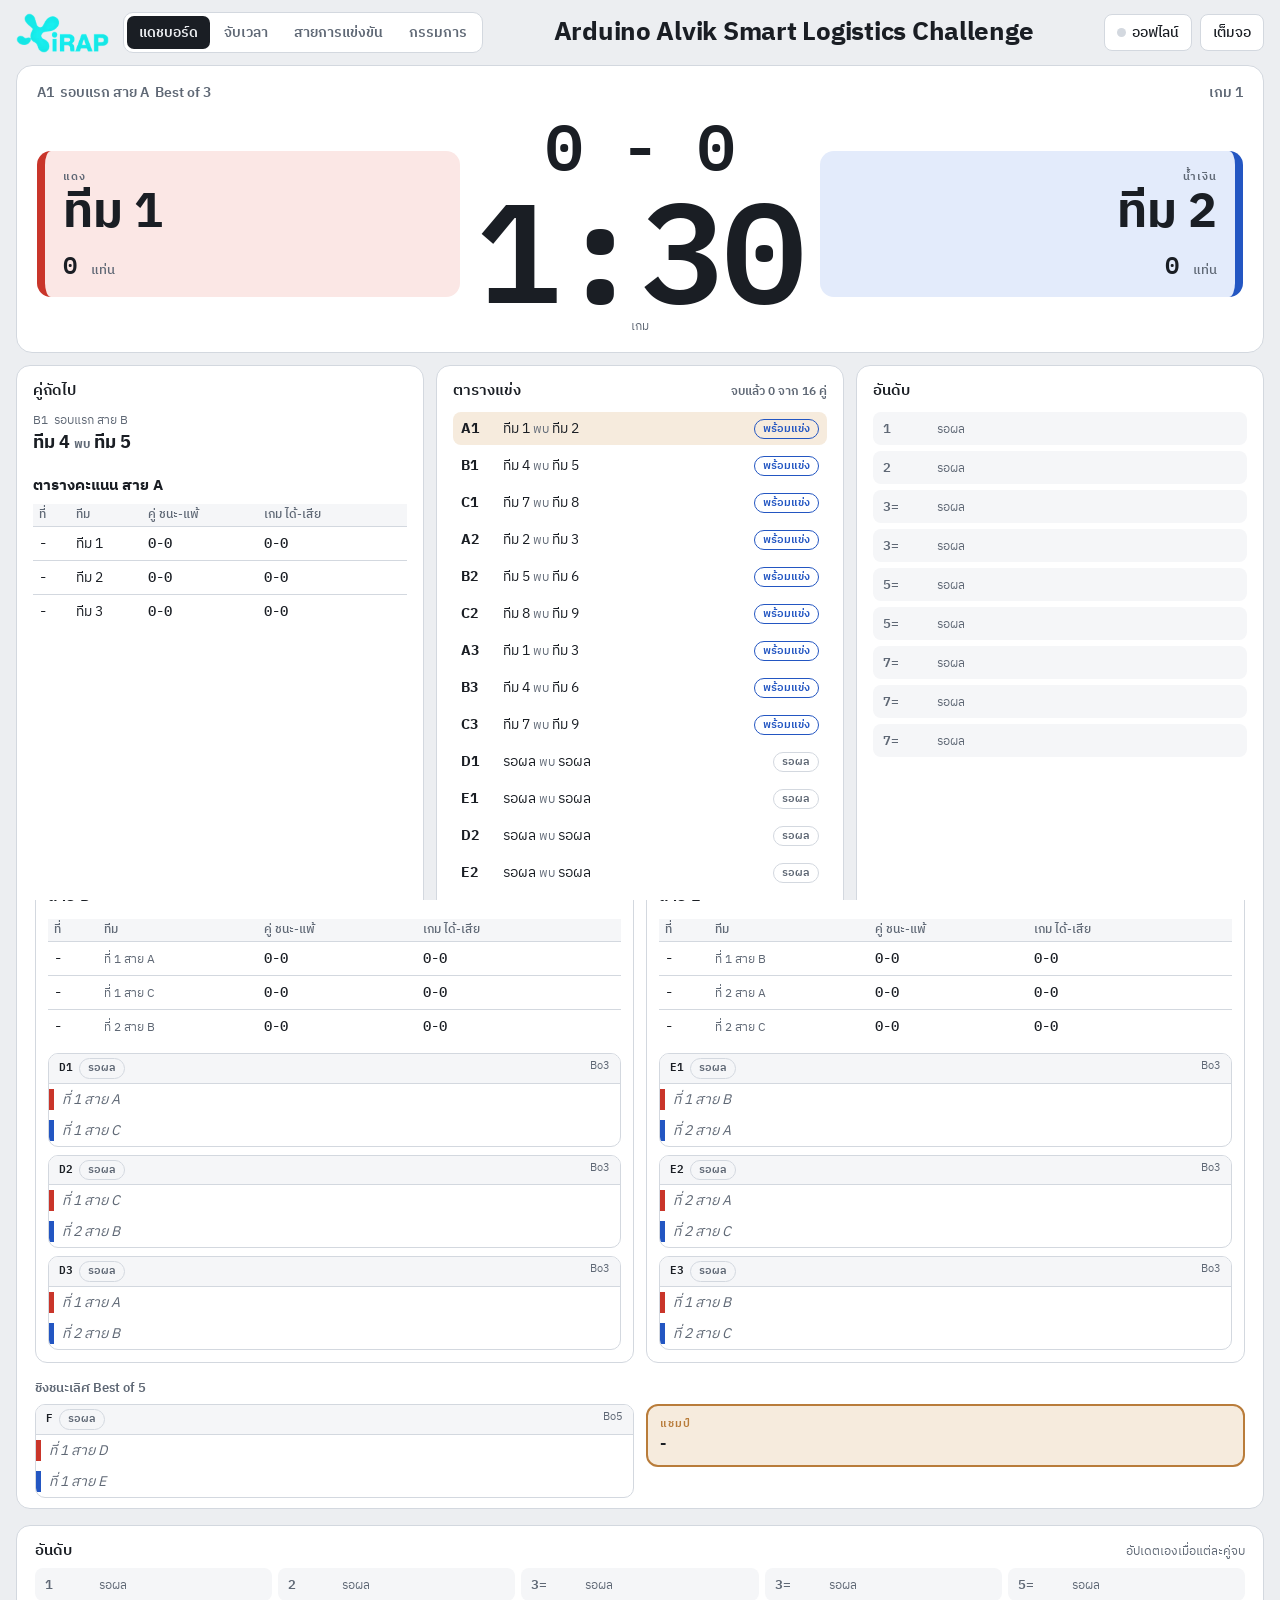
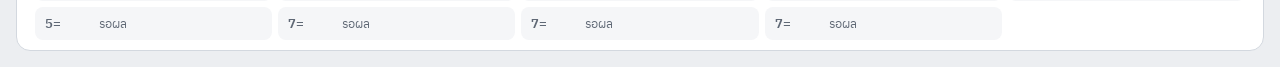
==== commit 1818d669: "Switch to group stage: 3 groups of 3, then 2 groups of 3, final Bo5" ====
--- a/index.html
+++ b/index.html
@@ -356,6 +356,22 @@
 .ar-top .brand{min-width:0}
 .view>*{min-width:0}
 @media (max-width:600px){ .brand{max-width:100%;min-width:0;flex:0 1 auto;gap:10px} .tabs{flex:0 1 auto} .tabs button{padding:6px 9px;white-space:nowrap} }
+/* groups */
+.gwrap{display:grid;grid-template-columns:repeat(auto-fit,minmax(min(100%,290px),1fr));gap:12px}
+.gpanel{border:1px solid var(--line);border-radius:12px;padding:12px;display:grid;gap:10px;align-content:start;background:var(--surface)}
+.gpanel h3{margin:0;font-size:16px;color:var(--ink)}
+.gseeds{display:grid;gap:6px}
+.gm{display:grid;gap:8px}
+.gtbl{width:100%;border-collapse:collapse;font-size:14px}
+.gtbl th{font-size:12px;font-weight:500;color:var(--muted);text-align:left;padding:2px 6px}
+.gtbl td{padding:6px;border-top:1px solid var(--line)}
+.gtbl td.num{font-family:var(--f-num);white-space:nowrap}
+.gtbl td.tn{overflow-wrap:anywhere}
+.gtbl tr.q td{background:var(--wood-soft)}
+.gtbl tr.tied td{background:color-mix(in srgb,var(--red) 8%,transparent)}
+.qtag{font-size:11px;font-weight:600;color:var(--wood);white-space:nowrap}
+.gpanel .warnx{display:block;margin:0}
+.dgh{margin:18px 0 6px;font-size:15px}
 /* online */
 .netpill{display:inline-flex;align-items:center;gap:6px}
 .netpill i{width:9px;height:9px;border-radius:50%;background:var(--line)}
@@ -421,7 +437,6 @@
     <p class="hint" id="swapHint" hidden>ลากที่ปุ่ม ⠿ ไปวางทับอีกสายเพื่อสลับ หรือแตะ ⠿ ของสองสายต่อกัน กด "ล็อคสาย" เมื่อจัดเสร็จ</p>
     <div class="listview" id="listView" hidden></div>
     <p class="hint" id="fsaNote" hidden>เชื่อมไฟล์ Excel ได้เฉพาะ Chrome หรือ Edge บนคอมพิวเตอร์ เบราว์เซอร์นี้ใช้ปุ่มนำเข้าและดาวน์โหลด .xlsx แทน</p>
-    <div class="scroller"><div class="canvas" id="canvas"><svg id="wires" aria-hidden="true"></svg><div id="seedLayer"></div><div id="cardLayer"></div></div></div>
   </section>
 
   <section class="board rankp" aria-label="อันดับ">
@@ -725,16 +740,21 @@
 /* ---------- bracket definition (from the whiteboard) ---------- */
 const NTEAM = 9;
 const SEEDS = Array.from({length:NTEAM},(_,i)=>i+1);
-const MATCHES = [
-  {id:"P1", round:"รอบคัดเลือก",   bo:3, red:{seed:8}, blue:{seed:9}},
-  {id:"Q1", round:"รอบ 8 ทีม",     bo:3, red:{seed:1}, blue:{seed:2}},
-  {id:"Q2", round:"รอบ 8 ทีม",     bo:3, red:{seed:3}, blue:{seed:4}},
-  {id:"Q3", round:"รอบ 8 ทีม",     bo:3, red:{seed:5}, blue:{seed:6}},
-  {id:"Q4", round:"รอบ 8 ทีม",     bo:3, red:{seed:7}, blue:{w:"P1"}},
-  {id:"S1", round:"รอบรองชนะเลิศ", bo:3, red:{w:"Q1"}, blue:{w:"Q2"}},
-  {id:"S2", round:"รอบรองชนะเลิศ", bo:3, red:{w:"Q3"}, blue:{w:"Q4"}},
-  {id:"F",  round:"ชิงชนะเลิศ",    bo:5, red:{w:"S1"}, blue:{w:"S2"}},
-];
+// รอบแรก 3 สาย สายละ 3 ทีม พบกันหมด ที่ 1 และ 2 เข้ารอบ
+// รอบสอง 2 สาย สายละ 3 ทีม พบกันหมด ที่ 1 ของแต่ละสายชิงแชมป์
+const GROUPS = {
+  A:{round:"รอบแรก", adv:2, teams:[{seed:1},{seed:2},{seed:3}]},
+  B:{round:"รอบแรก", adv:2, teams:[{seed:4},{seed:5},{seed:6}]},
+  C:{round:"รอบแรก", adv:2, teams:[{seed:7},{seed:8},{seed:9}]},
+  D:{round:"รอบสอง", adv:1, teams:[{g:"A",p:1},{g:"C",p:1},{g:"B",p:2}]},
+  E:{round:"รอบสอง", adv:1, teams:[{g:"B",p:1},{g:"A",p:2},{g:"C",p:2}]},
+};
+const GIDS = Object.keys(GROUPS);
+const PAIRS = [[0,1],[1,2],[0,2]];
+const MATCHES = [];
+for(const set of [["A","B","C"],["D","E"]]) PAIRS.forEach((pr,k)=>set.forEach(G=>{ const g=GROUPS[G];
+  MATCHES.push({id:G+(k+1), round:g.round+" สาย "+G, grp:G, bo:3, red:g.teams[pr[0]], blue:g.teams[pr[1]]}); }));
+MATCHES.push({id:"F", round:"ชิงชนะเลิศ", bo:5, red:{g:"D",p:1}, blue:{g:"E",p:1}});
 const MBY = Object.fromEntries(MATCHES.map(m=>[m.id,m]));
 const SIDE_TH = {red:"แดง", blue:"น้ำเงิน"};
 const METHOD_TH = {Full:"ครบ 3 แท่นก่อน (6.1)", Count:"จอดมากกว่า (6.2)", Lift:"ยกแท่นแรกก่อน (6.3)", Exit:"ออกกรอบแดงก่อน (6.4)", Judge:"กรรมการตัดสิน"};
@@ -747,17 +767,20 @@
     timerSec:90,
     teams:SEEDS.map(s=>({seed:s,name:"ทีม "+s})),
     matches:Object.fromEntries(MATCHES.map(m=>[m.id,{time:"",games:[]}])),
+    tb:{},
   };
 }
 let S = load() || blankState();
-let selected = "P1";
+let selected = "A1";
 function load(){ try{ const t = localStorage.getItem(LS_KEY); if(t){ const o = JSON.parse(t); return normalize(o);} }catch(e){} return null; }
 function persistLocal(){ try{ localStorage.setItem(LS_KEY, JSON.stringify(S)); }catch(e){} }
 function normalize(o){
   const b = blankState();
   o = Object.assign(b, o||{});
   o.teams = SEEDS.map(s=>{ const t=(o.teams||[]).find(x=>+x.seed===s); return {seed:s,name:(t&&t.name)||("ทีม "+s)}; });
-  for(const m of MATCHES){ const x=(o.matches||{})[m.id]||{}; o.matches[m.id]={time:x.time||"",games:Array.isArray(x.games)?x.games:[]}; }
+  const old=o.matches||{}; o.matches={};
+  for(const m of MATCHES){ const x=old[m.id]||{}; o.matches[m.id]={time:x.time||"",games:Array.isArray(x.games)?x.games:[]}; }
+  o.tb = (o.tb && typeof o.tb==="object") ? o.tb : {};
   return o;
 }
 
@@ -788,6 +811,7 @@
 }
 function gameWinner(g){
   if(g.live && !g.done) return null;
+  if(g.tie && !g.winner) return null;
   if(g.winner) { const a=autoResult(g); return {side:g.winner, method:(a&&a.side===g.winner)?a.method:"Judge"}; }
   return autoResult(g);
 }
@@ -804,15 +828,42 @@
 }
 function resolve(src){
   if(src.seed) return src.seed;
-  if(src.w) return result(src.w).winner;
-  if(src.l) return result(src.l).loser;
+  if(src.g) return place(src.g,src.p);
   return null;
 }
 function srcLabel(src){
-  if(src.seed) return "สาย "+src.seed;
-  if(src.w) return "ผู้ชนะ "+src.w;
-  if(src.l) return "ผู้แพ้ "+src.l;
-}
+  if(src.seed) return "ลำดับ "+src.seed;
+  if(src.g) return "ที่ "+src.p+" สาย "+src.g;
+}
+// ตารางคะแนนในสาย เรียงตาม คู่ที่ชนะ ผลต่างเกม เกมที่ชนะ ผลคู่ที่เจอกัน แล้วกรรมการตัดสิน
+function standings(G){
+  const grp=GROUPS[G], ms=MATCHES.filter(m=>m.grp===G);
+  const rows=grp.teams.map((src,i)=>({i,src,seed:resolve(src),mw:0,ml:0,gw:0,gl:0,mp:0}));
+  const by=s=>rows.find(r=>r.seed!=null&&r.seed===s);
+  let complete=rows.every(r=>r.seed!=null);
+  for(const m of ms){ const R=result(m.id), a=by(R.red), b=by(R.blue);
+    if(a){ a.gw+=R.r; a.gl+=R.b; } if(b){ b.gw+=R.b; b.gl+=R.r; }
+    if(R.win){ const w=by(R.winner), l=by(R.loser); if(w){w.mw++;w.mp++;} if(l){l.ml++;l.mp++;} } else complete=false; }
+  const key=r=>[r.mw,r.gw-r.gl,r.gw];
+  const cmp=(a,b)=>{ const x=key(a),y=key(b); for(let k=0;k<3;k++) if(x[k]!==y[k]) return y[k]-x[k]; return 0; };
+  rows.sort((a,b)=>cmp(a,b)||a.i-b.i);
+  const h2h=(a,b)=>{ const m=ms.find(m=>{ const R=result(m.id); return (R.red===a.seed&&R.blue===b.seed)||(R.red===b.seed&&R.blue===a.seed); }); const R=m&&result(m.id); return R&&R.win? (R.winner===a.seed?-1:1) : 0; };
+  const tb=(S.tb&&S.tb[G])||[];
+  // แบ่งเป็นกลุ่มที่เท่ากัน
+  const out=[]; let i=0;
+  while(i<rows.length){ let j=i+1; while(j<rows.length && cmp(rows[i],rows[j])===0) j++;
+    let cls=rows.slice(i,j), how="";
+    if(cls.length===2){ const h=h2h(cls[0],cls[1]); if(h){ if(h>0) cls.reverse(); how="h2h"; } }
+    if(cls.length>1 && !how && complete && cls.every(r=>tb.includes(r.seed))){ cls.sort((a,b)=>tb.indexOf(a.seed)-tb.indexOf(b.seed)); how="judge"; }
+    cls.forEach(r=>{ r.sure=complete && (cls.length===1||!!how); r.how=cls.length>1?how:""; r.tied=complete&&cls.length>1&&!how; out.push(r); });
+    i=j; }
+  out.forEach((r,k)=>r.pos=k+1);
+  return {G,rows:out,complete,unresolved:complete&&out.some(r=>r.tied)};
+}
+function place(G,p){ const r=standings(G).rows[p-1]; return r&&r.sure? r.seed : null; }
+const isReplay=g=>!!(g&&g.tie&&!g.winner);
+function gameNo(gs,i){ return gs.slice(0,i).filter(x=>!isReplay(x)).length+1; }
+function curGameIdx(gs){ for(let i=0;i<gs.length;i++) if(!gameWinner(gs[i]) && !(gs[i].tie&&!gs[i].winner)) return i; return gs.length; }
 function status(id){
   const x=result(id), played=S.matches[id].games.some(g=>gameWinner(g));
   if(x.win) return "done";
@@ -825,67 +876,42 @@
 const $ = id => document.getElementById(id);
 const esc = s => String(s??"").replace(/[&<>"']/g,c=>({"&":"&amp;","<":"&lt;",">":"&gt;",'"':"&quot;","'":"&#39;"}[c]));
 
-// ตำแหน่งบนกระดาน (px)
-const QX=440, SX=700, FX=960, CHX=1220, PX=180;
-const QY=[20,150,280,410], PY=530;
-const SY=[(QY[0]+QY[1])/2,(QY[2]+QY[3])/2], FY=(SY[0]+SY[1])/2;
-const BASE_POS = {
-  s1:[0,QY[0]-12], s2:[0,QY[0]+58], s3:[0,QY[1]-12], s4:[0,QY[1]+58],
-  s5:[0,QY[2]-12], s6:[0,QY[2]+58], s7:[0,QY[3]-12], s8:[0,PY-12], s9:[0,PY+58],
-  P1:[PX,PY], Q1:[QX,QY[0]], Q2:[QX,QY[1]], Q3:[QX,QY[2]], Q4:[QX,QY[3]],
-  S1:[SX,SY[0]], S2:[SX,SY[1]], F:[FX,FY], CH:[CHX,FY+8],
-};
-const CANVAS_W=CHX+170, CANVAS_H=PY+58+40+12;
-let POS = {...BASE_POS};
-const CW=210, CH_=94; // card size
+const mcardHTML=m=>{ const R=result(m.id), st=status(m.id);
+  const row=(cls,seed,sc,src,isWin)=>`<div class="side ${cls}${R.win?(isWin?" win":" lost"):""}"><i></i><span class="nm${seed?"":" tbd"}">${seed?esc(teamName(seed)):esc(srcLabel(src))}</span><span class="sc">${R.r+R.b>0?sc:""}</span></div>`;
+  return `<button class="mcard${selected===m.id?" sel":""}" data-m="${m.id}"><div class="mhead"><span><b>${m.id}</b>&nbsp; <span class="pill ${st}">${STATUS_TH[st]}</span></span><span>Bo${m.bo}</span></div>${row("r",R.red,R.r,m.red,R.win==="red")}${row("b",R.blue,R.b,m.blue,R.win==="blue")}</button>`; };
+function groupTable(G,ro){
+  const st=standings(G), adv=GROUPS[G].adv;
+  const body=st.rows.map(r=>{ const q=st.complete&&r.sure&&r.pos<=adv;
+    const nm=r.seed?esc(teamName(r.seed)):`<span class="hint">${esc(srcLabel(r.src))}</span>`;
+    const pv=st.rows[r.pos-2], same=pv&&pv.mw===r.mw&&pv.gw===r.gw&&pv.gl===r.gl&&(r.tied||r.how==="judge");
+    const up=!ro&&st.complete&&same? `<button class="btn small" data-tbup="${G}:${r.seed}" title="กรรมการให้อันดับดีกว่าทีมด้านบน">ขึ้น</button>`:"";
+    return `<tr class="${q?"q":""}${r.tied?" tied":""}"><td class="num">${st.complete&&r.sure?r.pos:"-"}</td><td class="tn">${nm}${q?` <span class="qtag">${GROUPS[G].round==="รอบแรก"?"เข้ารอบ":"ชิงแชมป์"}</span>`:""}${r.how==="judge"?' <span class="hint">กรรมการ</span>':""}</td><td class="num">${r.mw}-${r.ml}</td><td class="num">${r.gw}-${r.gl}</td><td>${up}</td></tr>`; }).join("");
+  const note= ro? "" : st.unresolved? `<p class="warnx">อันดับเท่ากันทุกข้อ กด "ขึ้น" ตามที่กรรมการตัดสิน</p>` : (S.tb&&S.tb[G]&&S.tb[G].length? `<p class="hint">ลำดับที่เสมอ ตัดสินโดยกรรมการ <button class="btn small" data-tbclear="${G}">ล้าง</button></p>`:"");
+  return `<table class="gtbl"><thead><tr><th>ที่</th><th>ทีม</th><th>คู่ ชนะ-แพ้</th><th>เกม ได้-เสีย</th><th></th></tr></thead><tbody>${body}</tbody></table>${note}`;
+}
+let BOARD_BUILT=false;
+function buildBoard(){
+  const panel=G=>`<div class="gpanel" data-g="${G}"><h3>สาย ${G}</h3>${GROUPS[G].round==="รอบแรก"?`<div class="gseeds" id="gs${G}"></div>`:""}<div id="gt${G}"></div><div class="gm" id="gm${G}"></div></div>`;
+  $("listView").hidden=false;
+  $("listView").innerHTML=`<section><h3>รอบแรก 3 สาย สายละ 3 ทีม พบกันหมด ที่ 1 และ 2 เข้ารอบ</h3><div class="gwrap">${["A","B","C"].map(panel).join("")}</div></section>
+    <section><h3>รอบสอง 2 สาย สายละ 3 ทีม พบกันหมด ที่ 1 ของแต่ละสายชิงแชมป์</h3><div class="gwrap two">${["D","E"].map(panel).join("")}</div></section>
+    <section><h3>ชิงชนะเลิศ Best of 5</h3><div class="gwrap two"><div id="gmF" class="gm"></div><div id="gChamp"></div></div></section>`;
+  BOARD_BUILT=true;
+}
 function renderBracket(){
-  let html="";
-  for(const m of MATCHES){
-    const [x,y]=POS[m.id], R=result(m.id);
-    const sideRow=(cls,seed,sc,src,isWin)=>{
-      const state = R.win ? (isWin?" win":" lost") : "";
-      return `<div class="side ${cls}${state}"><i></i><span class="nm${seed?"":" tbd"}">${seed?esc(teamName(seed)):esc(srcLabel(src))}</span><span class="sc">${R.r+R.b>0?sc:""}</span></div>`;
-    };
-    html+=`<button class="mcard${selected===m.id?" sel":""}" style="left:${x}px;top:${y}px" data-m="${m.id}">
-      <div class="mhead"><span><b>${m.id}</b>&nbsp; ${esc(m.round)}</span><span>Bo${m.bo}</span></div>
-      ${sideRow("r",R.red,R.r,m.red,R.win==="red")}
-      ${sideRow("b",R.blue,R.b,m.blue,R.win==="blue")}
-    </button>`;
-  }
-  const F=result("F"), [cx,cy]=POS.CH;
-  html+=`<div class="champ" style="left:${cx}px;top:${cy}px"><span class="eyebrow">แชมป์</span><strong>${F.winner?esc(teamName(F.winner)):"-"}</strong></div>`;
-  const p=[];
-  const elbow=(x1,y1,x2,y2,cls="")=>{ const mx=x1+Math.min(30,(x2-x1)/2); p.push(`<path class="${cls}" d="M${x1} ${y1}H${mx}V${y2}H${x2}"/>`); };
-  const live=id=>result(id).win?"live":"";
-  for(const m of MATCHES){
-    const [x,y]=POS[m.id];
-    [["red",47],["blue",73]].forEach(([k,dy])=>{ const src=m[k];
-      if(src.seed){ const [sx,sy]=POS["s"+src.seed]; p.push(`<path class="live" d="M${sx+140} ${sy+20}H${x-24}V${y+dy}H${x}"/>`); }
-      else if(src.w){ const [ax,ay]=POS[src.w]; elbow(ax+CW,ay+CH_/2,x,y+dy,live(src.w)); }
-    });
-  }
-  elbow(FX+CW,FY+CH_/2,CHX,POS.CH[1]+32,live("F"));
-  $("wires").innerHTML=p.join(""); $("cardLayer").innerHTML=html;
+  if(!BOARD_BUILT) buildBoard();
+  for(const G of GIDS){ $("gt"+G).innerHTML=groupTable(G); $("gm"+G).innerHTML=MATCHES.filter(m=>m.grp===G).map(mcardHTML).join(""); }
+  $("gmF").innerHTML=mcardHTML(MBY.F);
+  const F=result("F"); $("gChamp").innerHTML=`<div class="champ"><span class="eyebrow">แชมป์</span><strong>${F.winner?esc(teamName(F.winner)):"-"}</strong></div>`;
 }
 let unlocked=false, picked=null, NARROW=false, REVEAL=null;
 const seedBox=(s,style="")=>{ const hid=REVEAL!=null&&s>REVEAL, pop=REVEAL!=null&&s===REVEAL;
   return `<div class="seed${picked===s?" picked":""}${hid?" hide":""}${pop?" pop":""}" data-slot="${s}" style="${style}"><span class="grip" data-grip="${s}" role="button" tabindex="0" aria-label="ย้ายสาย ${s}">⠿</span><b>${s}</b><input id="seed${s}" data-seed="${s}" value="${hid?"?":esc(teamName(s))}" aria-label="ชื่อทีมสาย ${s}" autocomplete="off"${REVEAL!=null?" readonly":""}></div>`; };
 function renderSeeds(){
-  const html=SEEDS.map(s=>{ const [x,y]=POS["s"+s]; return seedBox(s,`left:${x}px;top:${y}px`); }).join("");
-  if(NARROW){ $("seedLayer").innerHTML=""; const g=$("lvSeeds"); if(g) g.innerHTML=SEEDS.map(s=>seedBox(s)).join(""); }
-  else $("seedLayer").innerHTML=html;
-}
-const ROUNDS=["รอบคัดเลือก","รอบ 8 ทีม","รอบรองชนะเลิศ","ชิงชนะเลิศ"];
-function renderList(){
-  if(!NARROW){ $("listView").innerHTML=""; return; }
-  const card=m=>{ const R=result(m.id);
-    const row=(cls,seed,sc,src,isWin)=>`<div class="side ${cls}${R.win?(isWin?" win":" lost"):""}"><i></i><span class="nm${seed?"":" tbd"}">${seed?esc(teamName(seed)):esc(srcLabel(src))}</span><span class="sc">${R.r+R.b>0?sc:""}</span></div>`;
-    return `<button class="mcard${selected===m.id?" sel":""}" data-m="${m.id}"><div class="mhead"><span><b>${m.id}</b>&nbsp; <span class="pill ${status(m.id)}">${STATUS_TH[status(m.id)]}</span></span><span>Bo${m.bo}</span></div>${row("r",R.red,R.r,m.red,R.win==="red")}${row("b",R.blue,R.b,m.blue,R.win==="blue")}</button>`; };
-  const F=result("F");
-  $("listView").innerHTML=`<section><h3>สายที่จับได้</h3><div class="grid" id="lvSeeds"></div></section>`+
-    ROUNDS.map(r=>`<section><h3>${r}</h3><div class="grid">${MATCHES.filter(m=>m.round===r).map(card).join("")}</div></section>`).join("")+
-    `<section><div class="grid"><div class="champ"><span class="eyebrow">แชมป์</span><strong>${F.winner?esc(teamName(F.winner)):"-"}</strong></div></div></section>`;
-}
+  if(!BOARD_BUILT) buildBoard();
+  for(const G of ["A","B","C"]) $("gs"+G).innerHTML=GROUPS[G].teams.map(t=>seedBox(t.seed)).join("");
+}
+function renderList(){}
 function anyResults(){ return MATCHES.some(m=>S.matches[m.id].games.length); }
 function setLock(open){
   if(open && anyResults()) return;
@@ -901,8 +927,7 @@
 
 function curGame(id){ // index of the game being played now
   const gs=S.matches[id].games, R=result(id); if(R.win) return -1;
-  for(let i=0;i<gs.length;i++) if(!gameWinner(gs[i])) return i;
-  return gs.length;
+  return curGameIdx(gs);
 }
 function gameWarn(g){
   const w=[], lim=S.timerSec||90;
@@ -918,8 +943,8 @@
   const m=MBY[selected], R=result(m.id), st=S.matches[m.id];
   const games=st.games;
   let rowsN = games.length;
-  if(!R.win && rowsN < m.bo) rowsN = Math.max(rowsN+ (games.length && !gameWinner(games[games.length-1])?0:1), 1);
-  rowsN = Math.min(Math.max(rowsN,1), m.bo);
+  if(!R.win){ const last=games[games.length-1]; if(!last || gameWinner(last) || (last.tie&&!last.winner)) rowsN++; }
+  rowsN = Math.max(rowsN,1);
   if(R.win){ let r=0,b=0,k=0; for(;k<games.length;k++){ const w=gameWinner(games[k]); if(w){ w.side==="red"?r++:b++; } if(r>=R.need||b>=R.need){k++;break;} } rowsN=Math.max(k,1); }
   let rows="";
   for(let i=0;i<rowsN;i++){
@@ -931,11 +956,11 @@
     const noLift = secs(g.rl)==null && secs(g.bl)==null;
     const show={rt:rc===3, bt:bc===3, rl:tie, bl:tie, rx:tie&&noLift, bx:tie&&noLift};
     const warns=gameWarn(g);
-    const meth = (g.live&&!g.done)? `<span class="meth need">กำลังแข่ง</span>` : w? `<span class="meth">${METHOD_TH[w.method]}</span>` : (both? `<span class="meth need">เสมอ เลือกผู้ชนะ</span>`:`<span class="meth">-</span>`);
+    const meth = (g.live&&!g.done)? `<span class="meth need">กำลังแข่ง</span>` : w? `<span class="meth">${METHOD_TH[w.method]}</span>` : g.tie? `<span class="meth">เสมอ แข่งใหม่ (FAQ 34)</span>` : (both? `<span class="meth need">เสมอ เลือกผู้ชนะ หรือกดแข่งใหม่</span>`:`<span class="meth">-</span>`);
     const cnt=(k)=>`<select data-k="${k}" aria-label="จำนวนแท่น"><option value="">-</option>${[0,1,2,3].map(v=>`<option value="${v}"${String(g[k]??"")===String(v)?" selected":""}>${v}</option>`).join("")}</select>`;
     const tm=(k,lab)=> (show[k]||String(g[k]??"")!=="") ? `<td><input data-k="${k}" class="tm" inputmode="numeric" placeholder="m:ss" value="${esc(g[k]??"")}" aria-label="${lab}"></td>` : `<td class="na">.</td>`;
     rows+=`<tr data-g="${i}">
-      <td class="num">${i+1}</td>
+      <td class="num">${gameNo(games,i)}</td>
       <td><select data-k="pat" aria-label="แบบสนาม"><option value="">-</option>${["1","2","3"].map(v=>`<option value="${v}"${g.pat===v?" selected":""}>แบบ ${v}</option>`).join("")}</select></td>
       <td>${cnt("rc")}</td>${tm("rt","เวลาครบ แดง")}${tm("rl","ยกแรก แดง")}${tm("rx","ออกกรอบ แดง")}
       <td>${cnt("bc")}</td>${tm("bt","เวลาครบ น้ำเงิน")}${tm("bl","ยกแรก น้ำเงิน")}${tm("bx","ออกกรอบ น้ำเงิน")}
@@ -954,7 +979,7 @@
       <th>เกม</th><th>สนาม</th><th class="r">จอด</th><th class="r">เวลาครบ</th><th class="r">ยกแรก</th><th class="r">ออกกรอบ</th><th class="b">จอด</th><th class="b">เวลาครบ</th><th class="b">ยกแรก</th><th class="b">ออกกรอบ</th><th>ผู้ชนะ</th><th>หมายเหตุ</th>
     </tr></thead><tbody>${rows}</tbody></table></div>
     <p class="hint">ช่องเวลาจะโผล่เมื่อต้องใช้ตัดสิน เวลาครบเมื่อจอด 3 แท่น ยกแรกเมื่อจอดเท่ากัน ออกกรอบเมื่อยังไม่มีใครยกได้</p>`
-    :`<p class="hint">ยังไม่รู้คู่แข่ง รอผล ${[m.red,m.blue].filter(s=>!s.seed).map(s=>s.w||s.l).join(" และ ")} ก่อน</p>`}
+    :`<p class="hint">ยังไม่รู้คู่แข่ง รอ ${[m.red,m.blue].filter(s=>!resolve(s)).map(srcLabel).join(" และ ")} ก่อน</p>`}
   `;
 }
 let liveMsg="";
@@ -971,9 +996,16 @@
     return `<div class="col ${cls}"><div class="nm">${esc(teamName(side==="red"?R.red:R.blue))}</div>
       <div class="ctl"><span class="cnt"><button data-cnt="${c}c" data-d="-1" aria-label="ลดจำนวนแท่น">-</button><b>${v??0}<small>แท่น</small></b><button data-cnt="${c}c" data-d="1" aria-label="เพิ่มจำนวนแท่น">+</button></span>
       ${stamp("l","ยกแรก")}${stamp("t","ครบ 3")}${stamp("x","ออกกรอบ")}</div></div>`; };
-  el.innerHTML=`<div class="lhead"><span>เกม ${gi+1} จาก Bo${m.bo}</span><span>สนามแบบ</span><span class="seg patseg">${["1","2","3"].map(v=>`<button class="${g.pat===v?"on":""}" data-pat="${v}" aria-pressed="${g.pat===v}">${v}</button>`).join("")}</span>${g.pat?"":'<span class="hint">เลือกแบบสนามที่สุ่มได้</span>'}</div>
+  if(g.done && !gameWinner(g) && !g.tie){
+    const still=[g.rx,g.bx,g.rl,g.bl].every(v=>!v) && !n(g.rc) && !n(g.bc);
+    el.innerHTML=`<div class="lhead"><span>เกม ${gameNo(S.matches[m.id].games,gi)} ผลเท่ากัน</span></div>
+      <p class="hint" style="text-align:center">${still?"ทั้งสองทีมไม่ออกจากกรอบแดง กรรมการเป็นผู้ตัดสิน (FAQ 35)":"ผลเท่ากันทุกอย่าง ให้แข่งใหม่ทันทีด้วยสนามแบบเดิม (FAQ 34)"}</p>
+      <div class="lhead"><button class="btn r" data-judge="red">${esc(teamName(R.red))} ชนะ</button><button class="btn b" data-judge="blue">${esc(teamName(R.blue))} ชนะ</button><button class="btn${still?"":" primary"}" data-replay>แข่งใหม่ สนามแบบ ${g.pat||"เดิม"}</button></div>`;
+    return; }
+  const gno=gameNo(S.matches[m.id].games,gi);
+  el.innerHTML=`<div class="lhead"><span>เกม ${gno} จาก Bo${m.bo}${gi>0&&isReplay(S.matches[m.id].games[gi-1])?" แข่งใหม่":""}</span><span>สนามแบบ</span><span class="seg patseg">${["1","2","3"].map(v=>`<button class="${g.pat===v?"on":""}" data-pat="${v}" aria-pressed="${g.pat===v}">${v}</button>`).join("")}</span>${g.pat?"":'<span class="hint">เลือกแบบสนามที่สุ่มได้</span>'}</div>
     <div class="cols">${col("red","r")}${col("blue","b")}</div>
-    <div class="lhead"><button class="btn primary" data-endgame>จบเกม ${gi+1} และตัดสินผล</button></div>
+    <div class="lhead"><button class="btn primary" data-endgame>จบเกม ${gno} และตัดสินผล</button></div>
     <div class="msg">${esc(liveMsg)}</div>`;
 }
 function endLiveGame(){
@@ -981,7 +1013,7 @@
   const g=S.matches[selected].games[gi];
   if(!g||isEmptyGame(g)){ liveMsg="ยังไม่มีผลของเกมนี้"; renderLive(); return; }
   g.done="1"; if(n(g.rc)==null) g.rc="0"; if(n(g.bc)==null) g.bc="0";
-  liveMsg = gameWinner(g) ? "" : "ผลเสมอ เลือกผู้ชนะในตารางด้านล่าง";
+  liveMsg = "";
   changed(); if(T.mode==="game") tReset();
 }
 function elapsedNow(){ if(T.mode==="setup") return null; const e=T.dur-T.left; return (T.running||T.left<T.dur)&&e>0? e : null; }
@@ -1019,8 +1051,8 @@
 function undo(){ if(HIST.length<2) return; HIST.pop(); S=normalize(JSON.parse(HIST[HIST.length-1])); persistLocal(); dirty=true; scheduleSave(); netPush(); render(); }
 function changed(rerender=true){ persistLocal(); dirty=true; scheduleSave(); snap(); netPush(); if(rerender) render(); else undoUI(); }
 function ranking(){
-  const F=result("F"), L=id=>result(id).loser||null;
-  return [[1,F.winner],[2,L("F")],["3=",L("S1")],["3=",L("S2")],["5=",L("Q1")],["5=",L("Q2")],["5=",L("Q3")],["5=",L("Q4")],[9,L("P1")]];
+  const F=result("F"), P=(G,p)=>place(G,p);
+  return [[1,F.winner],[2,F.loser],["3=",P("D",2)],["3=",P("E",2)],["5=",P("D",3)],["5=",P("E",3)],["7=",P("A",3)],["7=",P("B",3)],["7=",P("C",3)]];
 }
 function renderRank(){
   $("rankList").innerHTML=ranking().map(([p,t])=>`<li class="${p===1&&t?"first":""}"><b>${p}</b><span>${t?esc(teamName(t)):'<span class="hint">รอผล</span>'}</span></li>`).join("");
@@ -1033,12 +1065,13 @@
   const m=MBY[selected], R=result(m.id), {gi,g}=liveCounts(m.id);
   const nm=(seed,src)=>seed?esc(teamName(seed)):`<span class="hint">${esc(srcLabel(src))}</span>`;
   const c=(k)=> R.win?"":`<div class="cnt">${n(g[k+"c"])??0} <small>แท่น</small>${g[k+"l"]?` <small>ยกแรก ${esc(g[k+"l"])}</small>`:""}${g[k+"t"]?` <small>ครบ ${esc(g[k+"t"])}</small>`:""}</div>`;
-  $("dNow").innerHTML=`<div class="meta"><span>${m.id}&nbsp; ${esc(m.round)}&nbsp; Best of ${m.bo}</span><span>${R.win?"จบแล้ว":(gi>=0?"เกม "+(gi+1):"")}${g.pat?"&nbsp; สนามแบบ "+g.pat:""}</span></div>
+  $("dNow").innerHTML=`<div class="meta"><span>${m.id}&nbsp; ${esc(m.round)}&nbsp; Best of ${m.bo}</span><span>${R.win?"จบแล้ว":(gi>=0?"เกม "+gameNo(S.matches[m.id].games,gi):"")}${g.pat?"&nbsp; สนามแบบ "+g.pat:""}</span></div>
     <div class="vs"><div class="tm r"><span class="eyebrow">แดง</span><strong>${nm(R.red,m.red)}</strong>${c("r")}</div>
     <div class="mid"><div class="ser">${R.r} - ${R.b}</div><div class="dclock" data-clock>${fmtClock(T.left)}</div><div class="hint" data-phase></div></div>
     <div class="tm b"><span class="eyebrow">น้ำเงิน</span><strong>${nm(R.blue,m.blue)}</strong>${c("b")}</div></div>`;
   const nx=nextMatch(), N=nx&&result(nx);
   $("dNext").innerHTML= nx? `<div class="hint">${nx}&nbsp; ${esc(MBY[nx].round)}</div><div class="dnext">${N.red?esc(teamName(N.red)):"รอผล"} <span class="hint">พบ</span> ${N.blue?esc(teamName(N.blue)):"รอผล"}</div>` : `<div class="hint">ไม่มีคู่ที่รอแข่ง</div>`;
+  if(m.grp) $("dNext").innerHTML+=`<h3 class="dgh">ตารางคะแนน สาย ${m.grp}</h3>${groupTable(m.grp,true)}`;
   const done=MATCHES.filter(x=>status(x.id)==="done").length; $("dProg").textContent=`จบแล้ว ${done} จาก ${MATCHES.length} คู่`;
   $("dSched").innerHTML=MATCHES.map(x=>{ const r=result(x.id); const tn=s=>s?esc(teamName(s)):"รอผล";
     return `<li class="${x.id===selected?"on":""}"><b>${x.id}</b><span>${tn(r.red)} <span class="hint">พบ</span> ${tn(r.blue)}</span><span class="pill ${status(x.id)}">${r.r+r.b>0?r.r+"-"+r.b:STATUS_TH[status(x.id)]}</span></li>`; }).join("");
@@ -1060,9 +1093,9 @@
 }
 function pickMatch(id){ selected=id; liveMsg=""; S.current=id; changed(); }
 function goNext(){ const id=nextMatch(); if(!id){ liveMsg="ไม่มีคู่ที่พร้อมแข่งแล้ว"; renderLive(); return; } tReset(); pickMatch(id); }
-function gameAt(i){ const gs=S.matches[selected].games; while(gs.length<=i) gs.push({}); return gs[i]; }
+function gameAt(i){ const gs=S.matches[selected].games; while(gs.length<=i){ const p=gs[gs.length-1]; gs.push(p&&p.tie&&!p.winner&&p.pat?{pat:p.pat}:{}); } return gs[i]; }
 function tidyGames(id){ const gs=S.matches[id].games; while(gs.length && isEmptyGame(gs[gs.length-1])) gs.pop(); }
-const isEmptyGame=g=>!g.winner&&!g.pat&&!g.done&&[g.rc,g.rt,g.rl,g.rx,g.bc,g.bt,g.bl,g.bx,g.note].every(v=>v==null||v==="");
+const isEmptyGame=g=>!g.winner&&!g.pat&&!g.done&&!g.tie&&[g.rc,g.rt,g.rl,g.rx,g.bc,g.bt,g.bl,g.bx,g.note].every(v=>v==null||v==="");
 
 document.addEventListener("click",e=>{
   const mc=e.target.closest(".mcard");
@@ -1073,7 +1106,7 @@
   if(wb){ const i=+wb.closest("tr").dataset.g, g=gameAt(i), side=wb.dataset.win;
     const cur=gameWinner(g);
     if(g.live && !g.done) g.done="1";
-    if(g.winner===side) g.winner=""; else if(cur && cur.side===side && !g.winner) g.winner=""; else g.winner=side;
+    if(g.winner===side) g.winner=""; else if(cur && cur.side===side && !g.winner) g.winner=""; else { g.winner=side; g.tie=""; }
     // if manual pick equals auto result, drop the override
     const a=autoResult(g); if(a && g.winner===a.side) g.winner="";
     if(!g.winner && !a && cur && cur.side===side) {/* toggled off */}
@@ -1084,6 +1117,14 @@
   if(e.target.closest("[data-undo]")){ undo(); return; }
   if(e.target.closest("[data-next]")||e.target.id==="bNext"){ goNext(); return; }
   if(e.target.closest("[data-endgame]")){ endLiveGame(); return; }
+  const jb=e.target.closest("[data-judge]");
+  if(jb){ const gi=curGame(selected); if(gi<0) return; const g=gameAt(gi); g.winner=jb.dataset.judge; g.tie=""; changed(); return; }
+  if(e.target.closest("[data-replay]")){ const gi=curGame(selected); if(gi<0) return; const g=gameAt(gi); g.tie="1"; g.winner=""; g.note=g.note||"เสมอ แข่งใหม่"; gameAt(gi+1); changed(); if(T.mode==="game") tReset(); return; }
+  const tu=e.target.closest("[data-tbup]");
+  if(tu){ const [G,sd]=tu.dataset.tbup.split(":"), order=standings(G).rows.map(r=>r.seed), k=order.indexOf(+sd);
+    if(k>0){ [order[k-1],order[k]]=[order[k],order[k-1]]; S.tb[G]=order; changed(); } return; }
+  const tc=e.target.closest("[data-tbclear]");
+  if(tc){ delete S.tb[tc.dataset.tbclear]; changed(); return; }
   const pb=e.target.closest("[data-pat]");
   if(pb){ const v=pb.dataset.pat; liveEdit(g=>{ g.pat = g.pat===v ? "" : v; }); return; }
   const cb=e.target.closest("[data-cnt]");
@@ -1129,18 +1170,7 @@
 document.querySelectorAll(".fsbtn").forEach(b=>b.onclick=()=>{ if(document.fullscreenElement) document.exitFullscreen().catch(()=>{}); else document.documentElement.requestFullscreen?.().catch(()=>{}); });
 document.addEventListener("fullscreenchange",()=>{ document.querySelectorAll(".fsbtn").forEach(b=>b.textContent=document.fullscreenElement?"ออกจากเต็มจอ":"เต็มจอ"); setTimeout(fitBracket,50); });
 /* scale the bracket to fill the screen */
-function fitBracket(){
-  const board=document.querySelector(".board"); if(!board||!board.offsetParent) return;
-  const narrow = board.clientWidth < 760 || board.clientWidth/(CANVAS_W+10) < 0.6;
-  if(narrow!==NARROW){ NARROW=narrow; $("listView").hidden=!narrow; document.querySelector(".scroller").hidden=narrow; render(); }
-  if(NARROW) return;
-  const sc=document.querySelector(".scroller"), c=$("canvas");
-  const availW=sc.clientWidth, top=sc.getBoundingClientRect().top+window.scrollY;
-  const availH=Math.max(300, window.innerHeight-top-34);
-  let z=Math.min(availW/(CANVAS_W+10), availH/(CANVAS_H+10)); z=Math.max(0.5, Math.min(z,2));
-  c.style.zoom=z; c.style.width=CANVAS_W+"px"; c.style.height=CANVAS_H+"px";
-}
-window.addEventListener("resize",fitBracket);
+function fitBracket(){ if(!BOARD_BUILT) buildBoard(); }
 /* title input: size to its text */
 function fitTitle(){
   const el=$("evTitle"), cs=getComputedStyle(el), cv=fitTitle.c||(fitTitle.c=document.createElement("canvas")), ctx=cv.getContext("2d");
@@ -1156,7 +1186,7 @@
 document.addEventListener("pointerdown",e=>{
   const g=e.target.closest("[data-grip]"); if(!g||!unlocked) return;
   e.preventDefault(); const box=g.closest(".seed");
-  drag={slot:+g.dataset.grip, box, x0:e.clientX, y0:e.clientY, moved:false, over:null, z:parseFloat(getComputedStyle($("canvas")).zoom)||1};
+  drag={slot:+g.dataset.grip, box, x0:e.clientX, y0:e.clientY, moved:false, over:null, z:1};
   g.setPointerCapture(e.pointerId);
 });
 document.addEventListener("pointermove",e=>{
@@ -1211,14 +1241,18 @@
     sched.push([m.id,m.round,"Bo"+m.bo,R.red?teamName(R.red):srcLabel(m.red),R.blue?teamName(R.blue):srcLabel(m.blue),R.r,R.b,R.winner?teamName(R.winner):"",STATUS_TH[status(m.id)]]);
     S.matches[m.id].games.forEach((g,k)=>{
       const w=gameWinner(g); const team=w?(w.side==="red"?R.red:R.blue):null;
-      games.push([m.id,k+1,num(g.rc),g.rt||"",g.rl||"",g.rx||"",num(g.bc),g.bt||"",g.bl||"",g.bx||"",g.pat||"",w?(w.side==="red"?"Red":"Blue"):"",team?teamName(team):"",w?w.method:"",g.note||""]);
+      games.push([m.id,k+1,num(g.rc),g.rt||"",g.rl||"",g.rx||"",num(g.bc),g.bt||"",g.bl||"",g.bx||"",g.pat||"",w?(w.side==="red"?"Red":"Blue"):(g.tie?"Replay":""),team?teamName(team):"",w?w.method:"",g.note||""]);
     });
   });
   const rank=[["Place","Team"],...ranking().map(([p,t])=>[p,t?teamName(t):""])];
+  const grp=[["Group","Place","Team","Match W","Match L","Games W","Games L"]];
+  for(const G of GIDS) for(const r of standings(G).rows) grp.push([G,r.sure?r.pos:"",r.seed?teamName(r.seed):srcLabel(r.src),r.mw,r.ml,r.gw,r.gl]);
+  info.push(["Tiebreak",JSON.stringify(S.tb||{})]);
   const add=(name,aoa,w)=>{ const ws=XLSX.utils.aoa_to_sheet(aoa); ws["!cols"]=w.map(x=>({wch:x})); XLSX.utils.book_append_sheet(wb,ws,name); };
   add("Matches",sched,[7,18,8,22,22,9,9,22,12]);
   add("Games",games,[7,6,10,12,12,10,10,12,12,10,8,11,22,9,24]);
   add("Teams",teams,[6,30]);
+  add("Groups",grp,[7,7,28,9,9,9,9]);
   add("Ranking",rank,[7,30]);
   add("Info",info,[12,40]);
   return wb;
@@ -1229,7 +1263,8 @@
   const rows=name=>wb.Sheets[name]?XLSX.utils.sheet_to_json(wb.Sheets[name],{defval:""}):null;
   const st=blankState();
   const info=rows("Info"); if(info) for(const r of info){ const k=String(r.Key).trim(), v=r.Value;
-    if(k==="Event"&&v) st.event=String(v); if(k==="TimerSeconds"&&+v>0) st.timerSec=+v; }
+    if(k==="Event"&&v) st.event=String(v); if(k==="TimerSeconds"&&+v>0) st.timerSec=+v;
+    if(k==="Tiebreak"&&v){ try{ st.tb=JSON.parse(v); }catch(e){} } }
   const teams=rows("Teams"); if(teams) for(const r of teams){ const s=+r.Seed; const t=st.teams.find(x=>x.seed===s); if(t && String(r.Team).trim()) t.name=String(r.Team).trim(); }
   const games=rows("Games"); if(games){
     for(const r of games){ const id=String(r.Match).trim(); if(!st.matches[id]) continue;
@@ -1237,6 +1272,7 @@
       const side=v=>{ v=String(v||"").trim().toLowerCase(); return (v==="red"||v==="แดง"||v==="r")?"red":(v==="blue"||v==="น้ำเงิน"||v==="b")?"blue":""; };
       const g={rc:String(r["Red Parked"]??""),rt:fmtTime(r["Red Full Time"]),rl:fmtTime(r["Red First Lift"]),rx:fmtTime(r["Red Exit"]),
         bc:String(r["Blue Parked"]??""),bt:fmtTime(r["Blue Full Time"]),bl:fmtTime(r["Blue First Lift"]),bx:fmtTime(r["Blue Exit"]),pat:String(r.Pattern??""),note:String(r.Note??"")};
+      if(String(r["Winner Side"]).trim().toLowerCase()==="replay") g.tie="1";
       const ws=side(r["Winner Side"]); const a=autoResult(g); g.winner=(ws && (!a || a.side!==ws))?ws:"";
       if(!ws && a===null) g.winner="";
       st.matches[id].games[k]=g;
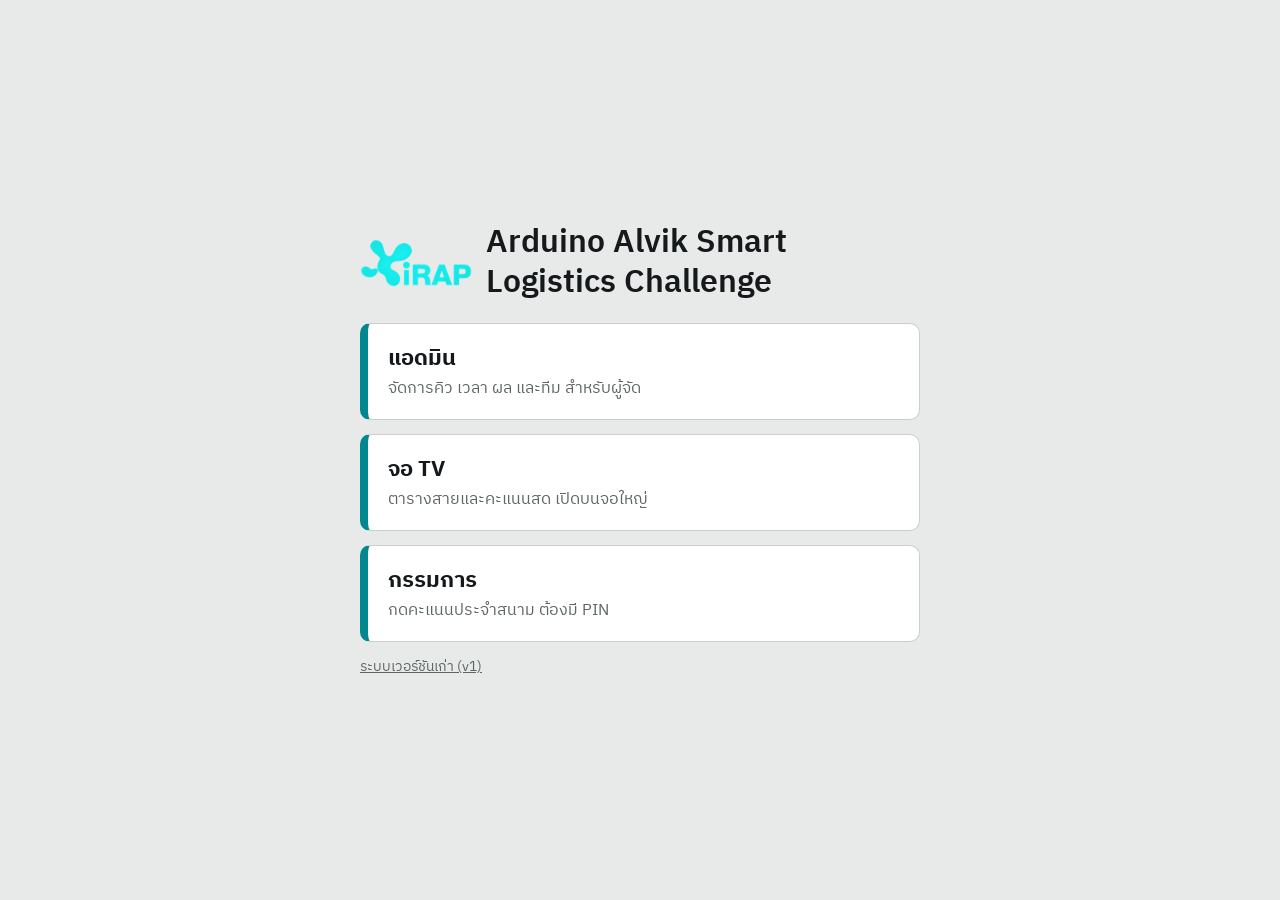
==== commit 4ddd2672: "Add bracket view with connector lines, forfeit for absent teams, admin overview, TV without clocks, " ====
--- a/index.html
+++ b/index.html
@@ -2,1468 +2,27 @@
 <html lang="th">
 <head>
 <meta charset="utf-8">
-<meta name="viewport" content="width=device-width, initial-scale=1, viewport-fit=cover">
-<title>Alvik Bracket</title>
+<meta name="viewport" content="width=device-width,initial-scale=1">
+<title>Alvik Match Control</title>
+<link rel="icon" href="shared/irap.png">
+<link rel="stylesheet" href="shared/base.css">
 <style>
-@font-face{font-family:"IBM Plex Sans Thai";font-weight:400;font-style:normal;font-display:swap;src:url([data-uri]) format("woff2")}
-@font-face{font-family:"IBM Plex Sans Thai";font-weight:500;font-style:normal;font-display:swap;src:url([data-uri]) format("woff2")}
-@font-face{font-family:"IBM Plex Sans Thai";font-weight:600;font-style:normal;font-display:swap;src:url([data-uri]) format("woff2")}
-@font-face{font-family:"IBM Plex Sans Thai";font-weight:700;font-style:normal;font-display:swap;src:url([data-uri]) format("woff2")}
-@font-face{font-family:"IBM Plex Mono";font-weight:500;font-style:normal;font-display:swap;src:url([data-uri]) format("woff2")}
-@font-face{font-family:"IBM Plex Mono";font-weight:600;font-style:normal;font-display:swap;src:url([data-uri]) format("woff2")}
-</style>
-<style>
-/* Layout: toolbar → whiteboard-style bracket (scrolls sideways) → match editor + schedule/ranking side column */
-:root{
-  --bg:#ECEEF1; --surface:#FFFFFF; --sunk:#F5F6F8; --line:#D3D8DF; --ink:#1A1E24; --muted:#5F6875;
-  --red:#C9352A; --red-soft:#FBE7E5; --blue:#2356C2; --blue-soft:#E3EBFB;
-  --wood:#B97C3A; --wood-soft:#F6EBDD; --ok:#1F8A4C; --warn:#B26A00;
-  --f-ui:"IBM Plex Sans Thai","Leelawadee UI","Segoe UI",Tahoma,sans-serif;
-  --f-num:"IBM Plex Mono",Consolas,"Courier New",monospace;
-  color-scheme:light;
-}
-@media (prefers-color-scheme:dark){:root:not([data-theme="light"]){
-  --bg:#111418; --surface:#1A1E24; --sunk:#14171C; --line:#2D333C; --ink:#E7E9EC; --muted:#99A2AE;
-  --red:#F06A5F; --red-soft:#3A1F1E; --blue:#76A0FF; --blue-soft:#1C2740;
-  --wood:#DDA463; --wood-soft:#33281B; --ok:#4CC27F; --warn:#E3A33B; color-scheme:dark}}
-:root[data-theme="dark"]{
-  --bg:#111418; --surface:#1A1E24; --sunk:#14171C; --line:#2D333C; --ink:#E7E9EC; --muted:#99A2AE;
-  --red:#F06A5F; --red-soft:#3A1F1E; --blue:#76A0FF; --blue-soft:#1C2740;
-  --wood:#DDA463; --wood-soft:#33281B; --ok:#4CC27F; --warn:#E3A33B; color-scheme:dark}
-*{box-sizing:border-box}
-[hidden]{display:none!important}
-.wrap>*{min-width:0}
-html,body{margin:0}
-body{background:var(--bg);color:var(--ink);font:14px/1.5 var(--f-ui);padding:16px;padding-block:16px 16px}
-.wrap{max-width:1240px;margin:0 auto;display:grid;gap:16px}
-h1,h2,h3{margin:0;text-wrap:balance}
-h1{font-size:22px;font-weight:700;letter-spacing:-.01em}
-h2{font-size:15px;font-weight:600}
-.eyebrow{font-size:11px;letter-spacing:.08em;text-transform:uppercase;color:var(--muted);font-weight:600}
-input,select,button{font:inherit;color:inherit}
-button{cursor:pointer}
-:focus-visible{outline:2px solid var(--blue);outline-offset:2px}
-.num{font-family:var(--f-num);font-variant-numeric:tabular-nums}
-
-/* top bar */
-.top{display:flex;flex-wrap:wrap;gap:12px 20px;align-items:flex-end;justify-content:space-between}
-.title-in{border:0;background:transparent;font:700 22px/1.2 var(--f-ui);padding:0 2px;max-width:100%;color:var(--ink)}
-.title-in:hover{background:var(--sunk)}
-.tools{display:flex;flex-wrap:wrap;gap:8px;align-items:center}
-.btn{border:1px solid var(--line);background:var(--surface);border-radius:8px;padding:7px 12px;font-weight:500;white-space:nowrap}
-.btn:hover{border-color:var(--muted)}
-.btn.primary{background:var(--ink);color:var(--bg);border-color:var(--ink)}
-.btn.small{padding:4px 9px;font-size:13px}
-.btn.ok{border-color:var(--ok);color:var(--ok)} .btn.bad{border-color:var(--red);color:var(--red)}
-.btn[disabled]{opacity:.45;cursor:not-allowed}
-.status{display:flex;align-items:center;gap:8px;font-size:13px;color:var(--muted);min-width:0}
-.dot{width:9px;height:9px;border-radius:50%;background:var(--muted);flex:none}
-.dot.ok{background:var(--ok)} .dot.warn{background:var(--warn)} .dot.err{background:var(--red)}
-.banner{border:1px solid var(--warn);background:var(--wood-soft);border-radius:10px;padding:10px 14px;display:flex;flex-wrap:wrap;gap:10px;align-items:center;justify-content:space-between}
-
-/* bracket board */
-.board{background:var(--surface);border:1px solid var(--line);border-radius:14px;padding:14px 18px 10px}
-.wrap{max-width:none}
-.board-head{display:flex;flex-wrap:wrap;justify-content:space-between;gap:8px;align-items:baseline;margin-bottom:6px}
-.legend{display:flex;gap:14px;font-size:12px;color:var(--muted)}
-.legend span{display:inline-flex;align-items:center;gap:6px}
-.sw{width:10px;height:10px;border-radius:2px;display:inline-block}
-.scroller{overflow-x:auto;padding-bottom:8px}
-.canvas{position:relative;width:1390px;height:650px}
-.canvas svg{position:absolute;inset:0;width:100%;height:100%;overflow:visible}
-.canvas svg path{fill:none;stroke:var(--line);stroke-width:2}
-.canvas svg path.live{stroke:var(--muted)}
-.canvas svg path.lose{stroke-dasharray:5 5}
-.canvas svg text{fill:var(--muted);font:600 11px var(--f-ui)}
-.seed{position:absolute;width:140px;touch-action:none;height:40px;border:1.5px solid var(--line);border-radius:9px;display:flex;align-items:center;gap:8px;padding:0 10px;background:var(--sunk)}
-.seed b{font-family:var(--f-num);font-size:12px;color:var(--muted)}
-.seed input{flex:1;min-width:0;border:0;background:transparent;font-weight:600;padding:4px 2px;color:var(--ink);border-radius:4px}
-.seed input:hover{background:var(--surface)}
-.seed:focus-within{border-color:var(--ink);background:var(--surface)}
-.mcard{position:absolute;width:210px;border:1.5px solid var(--line);border-radius:10px;background:var(--surface);text-align:left;padding:0;overflow:hidden}
-.mcard:hover{border-color:var(--muted)}
-.mcard.sel{border-color:var(--ink);box-shadow:0 0 0 3px color-mix(in srgb,var(--ink) 14%,transparent)}
-.mhead{display:flex;justify-content:space-between;gap:6px;padding:4px 10px;font-size:11px;color:var(--muted);border-bottom:1px solid var(--line);background:var(--sunk)}
-.mhead b{color:var(--ink);font-family:var(--f-num)}
-.side{display:flex;align-items:center;gap:8px;padding:5px 10px 5px 0;min-height:30px}
-.side i{width:5px;align-self:stretch;flex:none}
-.side.r i{background:var(--red)} .side.b i{background:var(--blue)}
-.side .nm{flex:1;min-width:0;white-space:nowrap;overflow:hidden;text-overflow:ellipsis}
-.side .nm.tbd{color:var(--muted);font-style:italic}
-.side .sc{font-family:var(--f-num);font-weight:600;min-width:16px;text-align:right}
-.side.win .nm{font-weight:700}
-.side.win .sc{color:var(--ok)}
-.side.lost .nm,.side.lost .sc{color:var(--muted);text-decoration:line-through;text-decoration-thickness:1px}
-.champ{position:absolute;width:160px;border:2px solid var(--wood);border-radius:12px;background:var(--wood-soft);padding:10px 12px;display:grid;gap:2px}
-.champ .eyebrow{color:var(--wood)}
-.champ strong{font-size:16px;line-height:1.3;overflow-wrap:anywhere}
-.tag{position:absolute;font-size:11px;font-weight:600;color:var(--muted);letter-spacing:.04em}
-
-/* lower area */
-.cols2{display:grid;grid-template-columns:repeat(auto-fit,minmax(300px,1fr));gap:16px;align-items:start}
-.panel{background:var(--surface);border:1px solid var(--line);border-radius:14px;padding:16px;display:grid;gap:14px;min-width:0}
-.stack{display:grid;gap:16px;min-width:0}
-
-/* editor */
-.ed-head{display:flex;flex-wrap:wrap;gap:10px 16px;justify-content:space-between;align-items:flex-start}
-.vs{display:grid;grid-template-columns:minmax(0,1fr) auto minmax(0,1fr);gap:12px;align-items:center}
-.vs .t{border-radius:10px;padding:10px 12px;min-width:0}
-.vs .t.r{background:var(--red-soft)} .vs .t.b{background:var(--blue-soft);text-align:right}
-.vs .t .eyebrow{display:block}
-.vs .t.r .eyebrow{color:var(--red)} .vs .t.b .eyebrow{color:var(--blue)}
-.vs .t strong{display:block;font-size:17px;overflow-wrap:anywhere}
-.big{font:600 30px var(--f-num);letter-spacing:.02em;white-space:nowrap}
-.field{display:grid;gap:3px;font-size:12px;color:var(--muted)}
-.field input{border:1px solid var(--line);border-radius:7px;background:var(--surface);padding:5px 8px;font-size:14px;color:var(--ink)}
-.tbl-wrap{overflow-x:auto;border:1px solid var(--line);border-radius:10px}
-table{border-collapse:collapse;width:100%}
-th,td{padding:7px 8px;text-align:left;border-bottom:1px solid var(--line);vertical-align:middle}
-tr:last-child td{border-bottom:0}
-th{font-size:11px;font-weight:600;color:var(--muted);background:var(--sunk);white-space:nowrap}
-th.r{color:var(--red)} th.b{color:var(--blue)}
-.games input,.games select{width:64px;border:1px solid var(--line);border-radius:6px;background:var(--surface);padding:4px 6px;font-family:var(--f-num);font-size:13px;color:var(--ink)}
-.games select{width:92px;font-family:var(--f-ui)}
-.games input.note{width:120px;font-family:var(--f-ui)}
-.games select{width:56px}
-.games input.tm{width:58px}
-.seg{display:inline-flex;border:1px solid var(--line);border-radius:7px;overflow:hidden}
-.seg button{border:0;background:var(--surface);padding:4px 10px;font-size:13px;font-weight:600;color:var(--muted)}
-.seg button+button{border-left:1px solid var(--line)}
-.seg button.on.r{background:var(--red);color:#fff}
-.seg button.on.b{background:var(--blue);color:#fff}
-.meth{font-size:11px;color:var(--muted);white-space:nowrap}
-.meth.need{color:var(--warn);font-weight:600}
-.hint{font-size:12px;color:var(--muted);margin:0}
-.done-note{font-size:13px;color:var(--ok);font-weight:600}
-
-/* schedule + ranking */
-.pill{display:inline-block;font-size:11px;font-weight:600;border-radius:99px;padding:1px 8px;white-space:nowrap;border:1px solid var(--line);color:var(--muted)}
-.pill.live{border-color:var(--warn);color:var(--warn)}
-.pill.done{border-color:var(--ok);color:var(--ok)}
-.pill.ready{border-color:var(--blue);color:var(--blue)}
-.rank{display:grid;gap:6px;margin:0;padding:0;list-style:none}
-.rank li{display:grid;grid-template-columns:44px minmax(0,1fr);gap:10px;align-items:center;padding:6px 10px;border-radius:8px;background:var(--sunk)}
-.rank li b{font-family:var(--f-num);font-size:13px;color:var(--muted)}
-.rank li.first{background:var(--wood-soft)} .rank li.first b{color:var(--wood)}
-.teams{display:grid;gap:8px}
-.teams label{display:grid;grid-template-columns:28px minmax(0,1fr);gap:8px;align-items:center}
-.teams label b{font-family:var(--f-num);color:var(--muted);text-align:center}
-.teams input{border:1px sol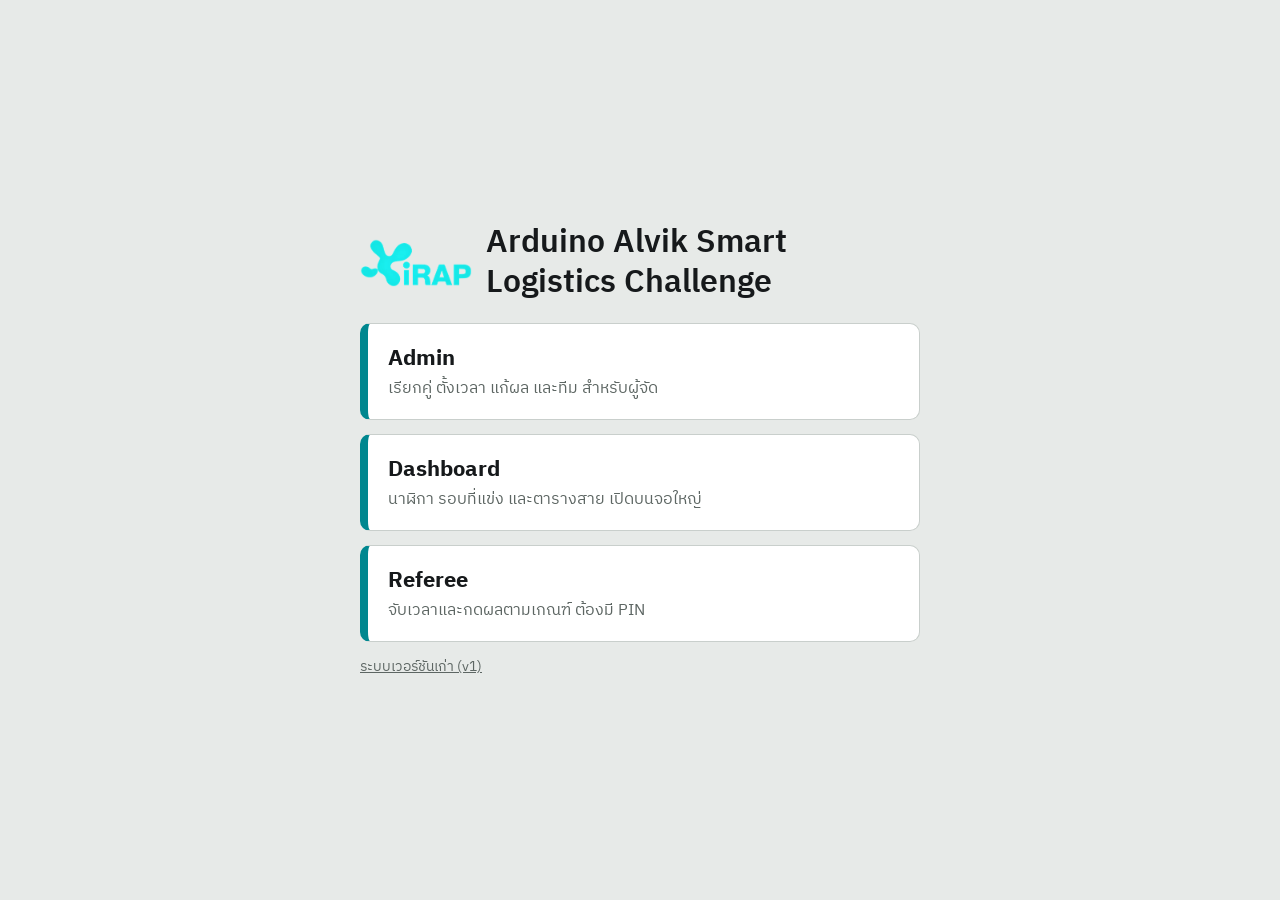
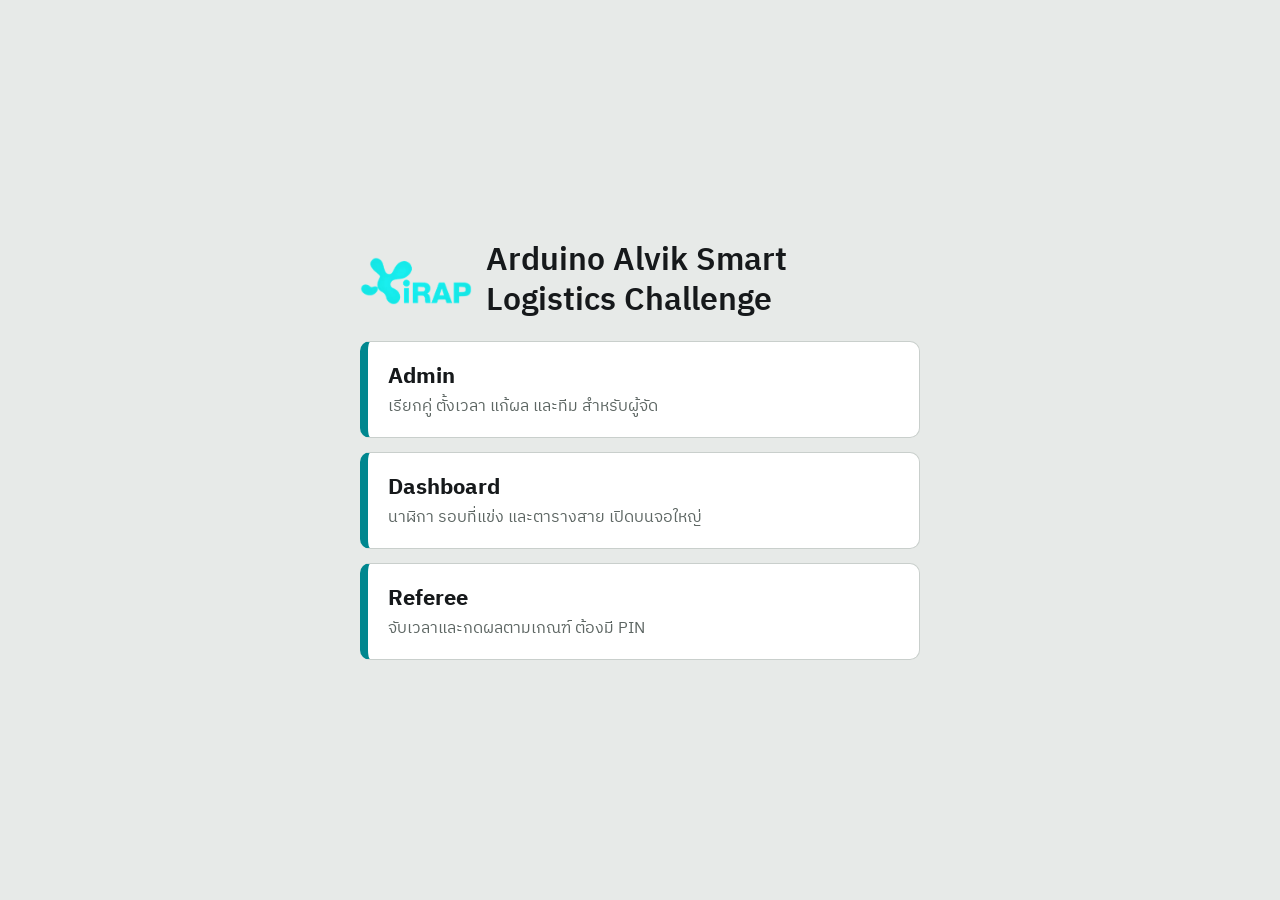
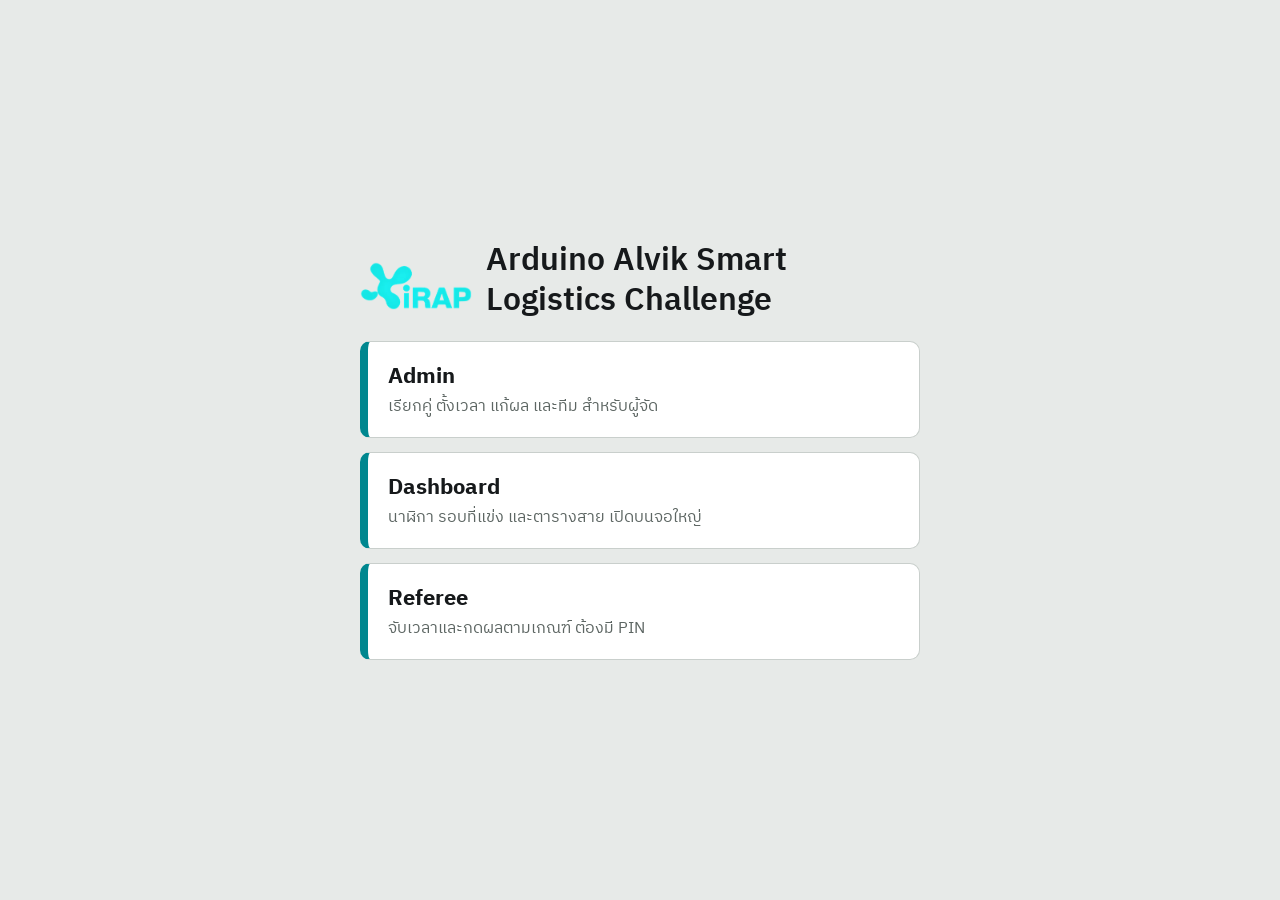
